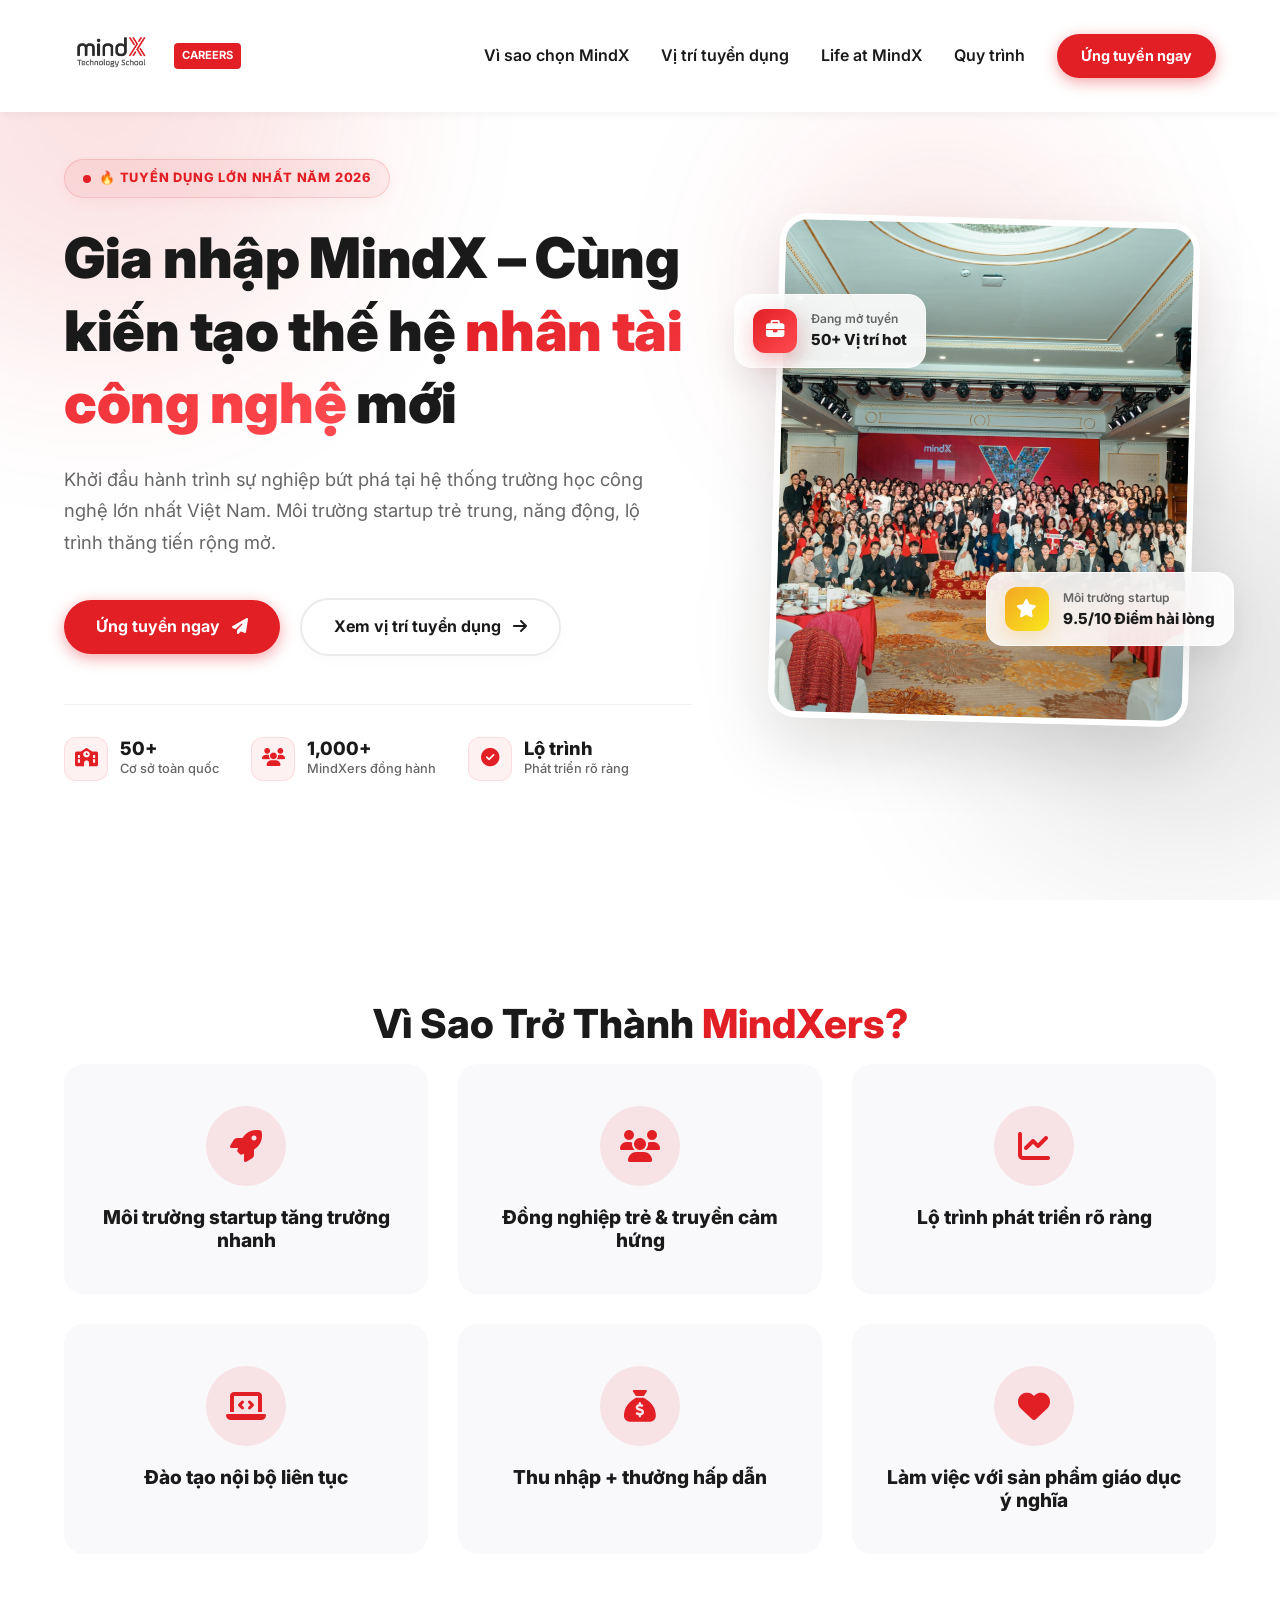
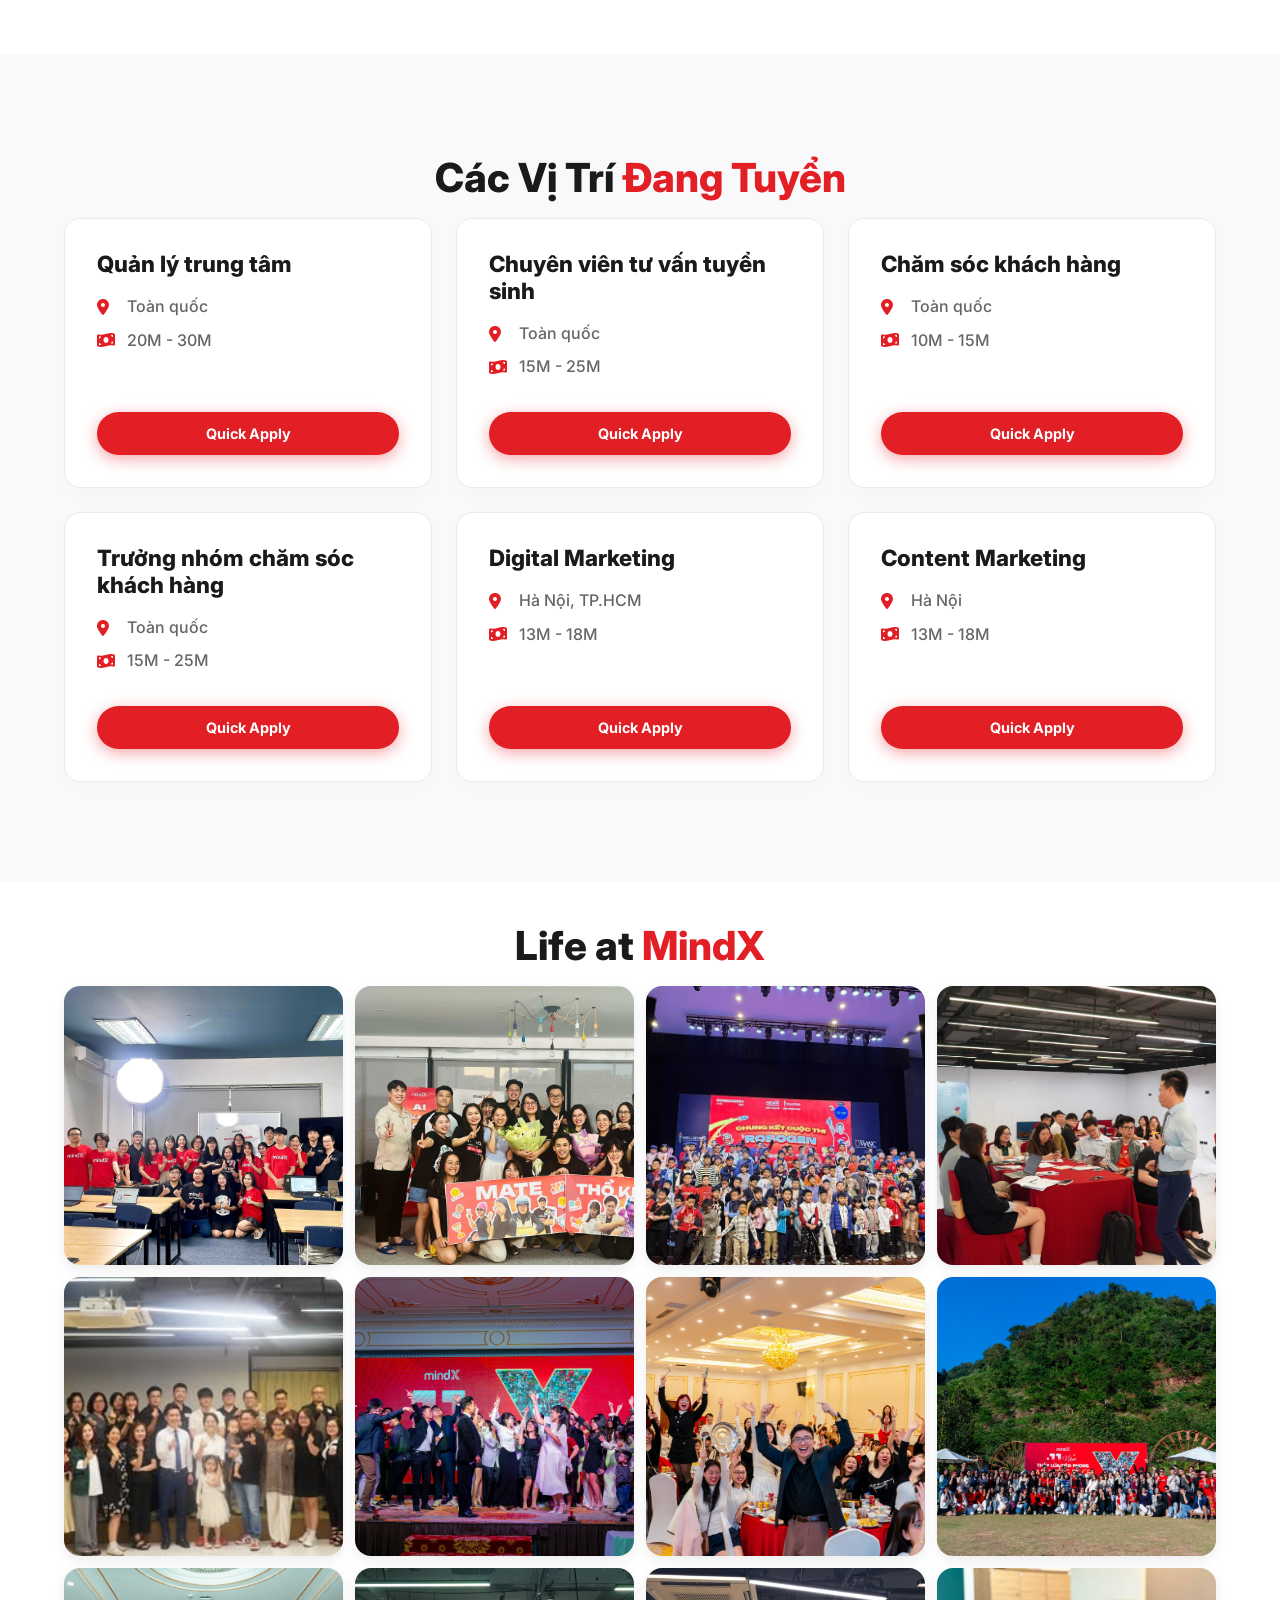
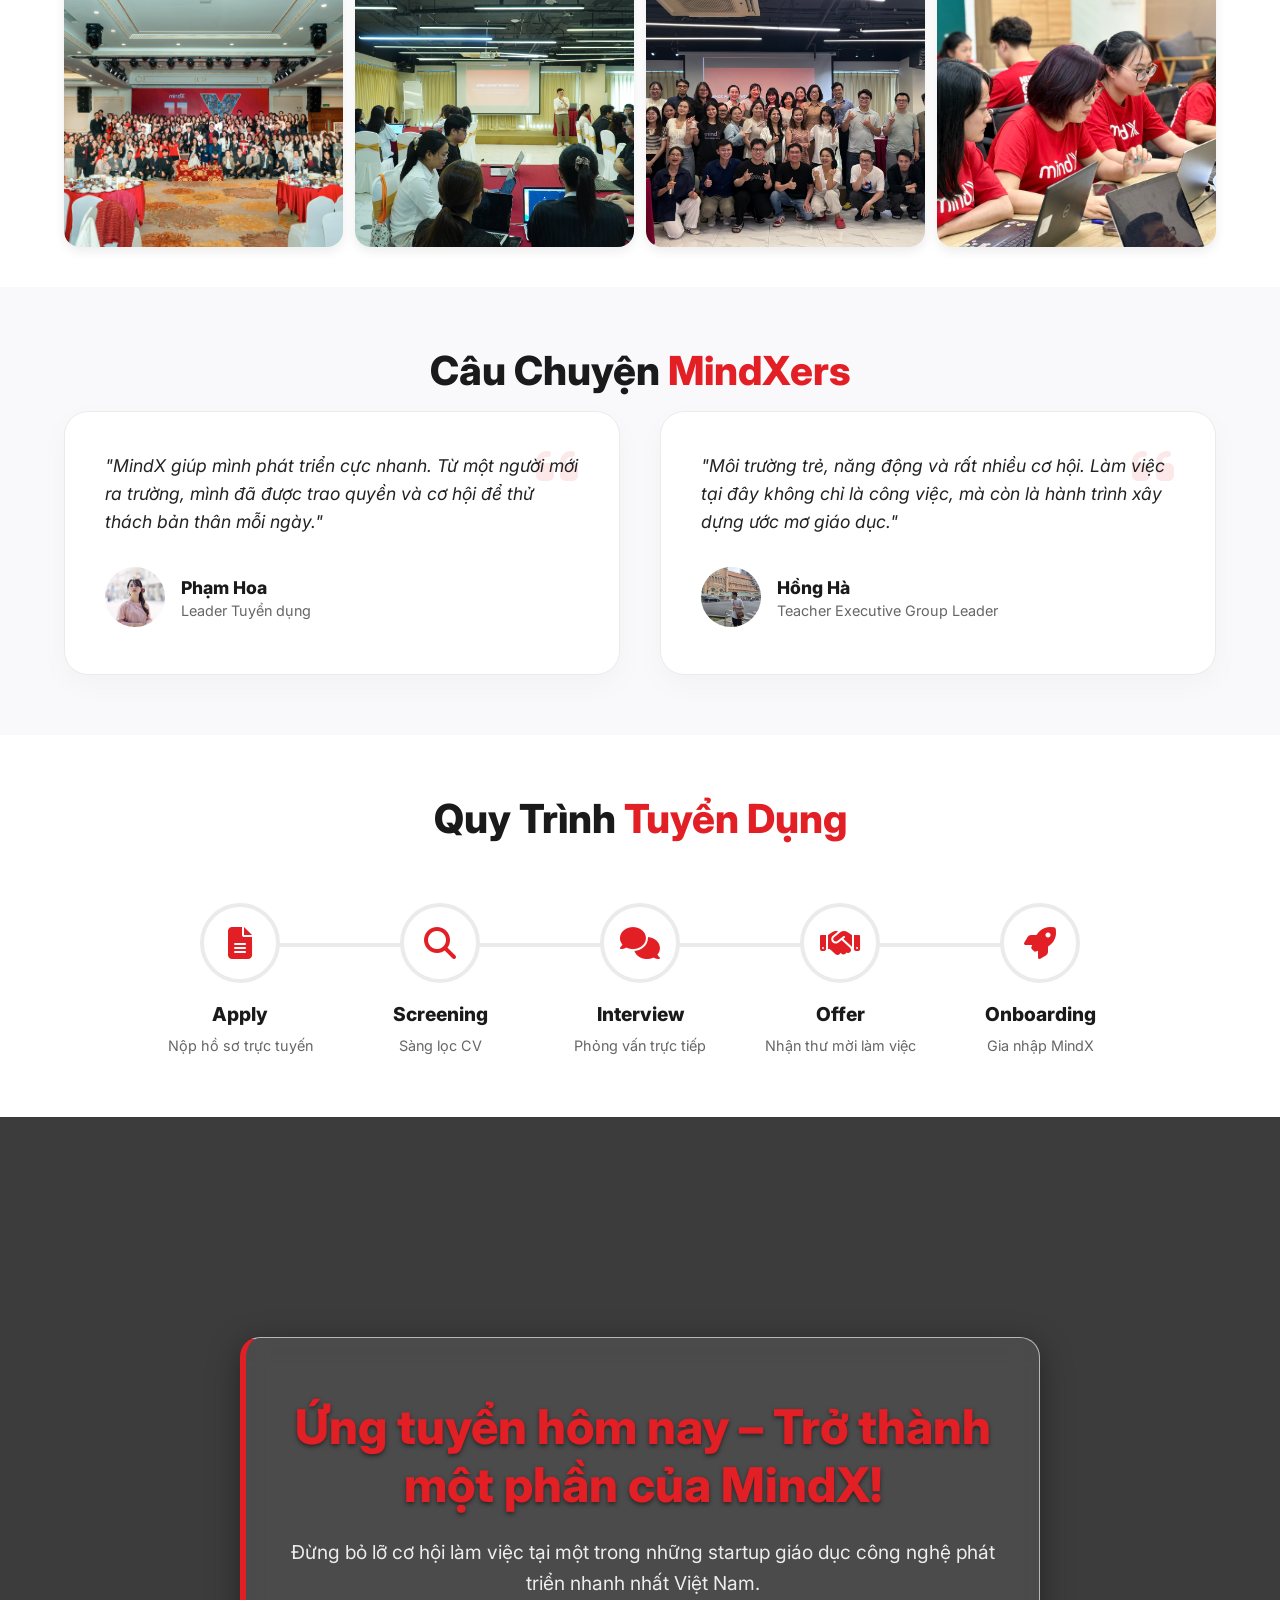
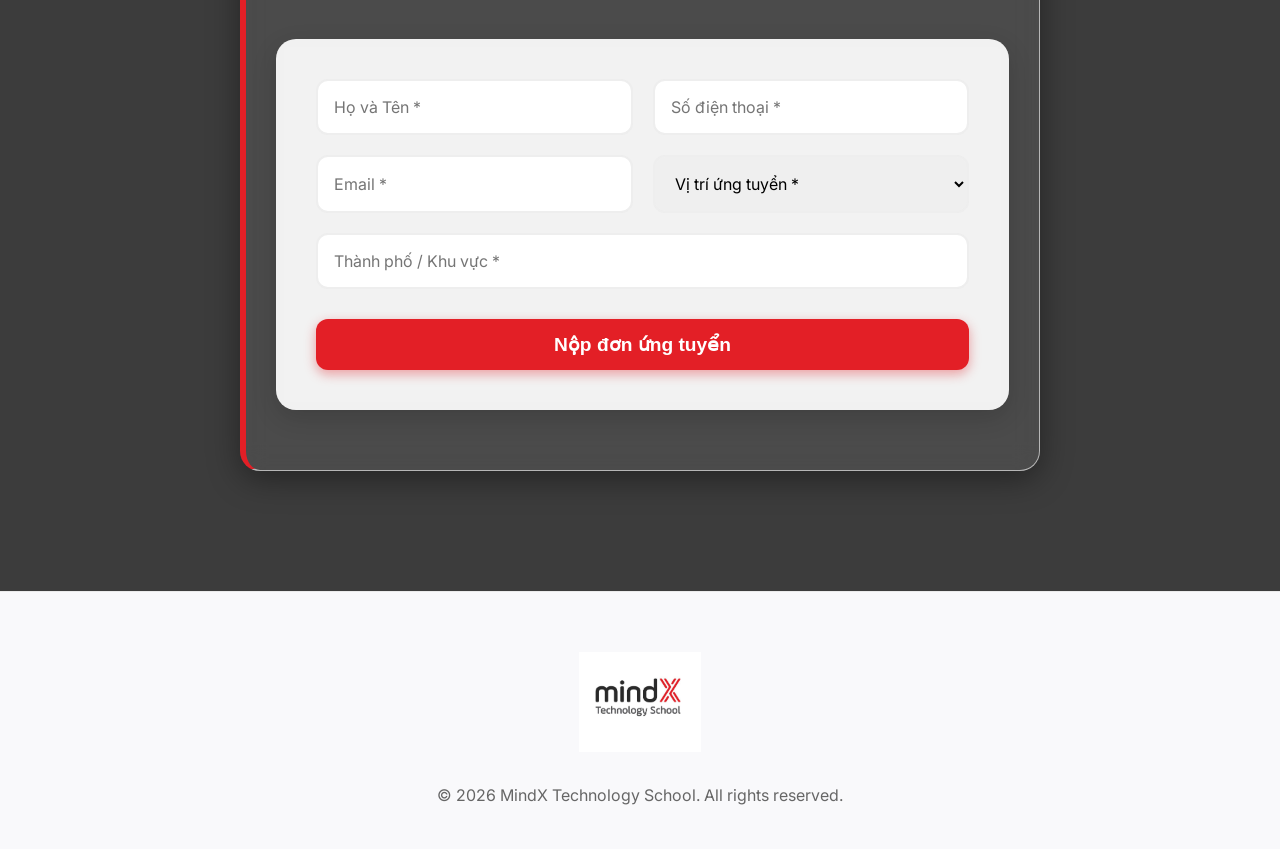
==== index.html @ 35db1d6b "feat: MindX tuyển dụng landing page với tích hợp Google Sheets" ====
<!DOCTYPE html>
<html lang="vi">

<head>
    <meta charset="UTF-8">
    <meta name="viewport" content="width=device-width, initial-scale=1.0">
    <title>Tuyển Dụng MindX | Kiến tạo thế hệ nhân tài công nghệ</title>
    <meta name="description"
        content="MindX đang tuyển dụng nhiều vị trí hấp dẫn trên toàn quốc. Cơ hội phát triển nhanh, môi trường trẻ trung, thu nhập cạnh tranh.">
    <link href="https://fonts.googleapis.com/css2?family=Inter:wght@400;500;600;700;800;900&display=swap"
        rel="stylesheet">
    <link rel="stylesheet" href="https://cdnjs.cloudflare.com/ajax/libs/font-awesome/6.4.0/css/all.min.css">
    <link rel="stylesheet" href="style.css">
</head>

<body>

    <!-- Header -->
    <header class="navbar">
        <div class="container nav-container">
            <a href="#" class="logo">
                <img src="Xz0XnDrB416uay5Ugb0bLFQVHKFcVdkL_1692257186____e899760276d6b10d8c66829607d5c48e.jpg"
                    alt="MindX Logo" style="height: 80px; object-fit: contain;">
                <span class="badge">Careers</span>
            </a>
            <nav class="nav-links">
                <a href="#why-join">Vì sao chọn MindX</a>
                <a href="#positions">Vị trí tuyển dụng</a>
                <a href="#life">Life at MindX</a>
                <a href="#process">Quy trình</a>
                <a href="#cta" class="btn btn-primary btn-sm">Ứng tuyển ngay</a>
            </nav>
            <button class="mobile-menu-btn"><i class="fa-solid fa-bars"></i></button>
        </div>
    </header>

    <!-- 1. Hero Section -->
    <section class="hero" id="hero">
        <div class="hero-bg-animated">
            <div class="shape shape-1"></div>
            <div class="shape shape-2"></div>
            <div class="shape shape-3"></div>
        </div>
        <div class="container hero-container">
            <div class="hero-grid">
                <!-- Cột trái: Nội dung tuyển dụng -->
                <div class="hero-left">
                    <div class="hero-badge">
                        <span class="pulse-dot"></span>
                        🔥 TUYỂN DỤNG LỚN NHẤT NĂM 2026
                    </div>
                    <h1 class="hero-title">Gia nhập MindX – Cùng kiến tạo thế hệ <span class="gradient-text">nhân tài
                            công nghệ</span> mới</h1>
                    <p class="hero-subtitle">Khởi đầu hành trình sự nghiệp bứt phá tại hệ thống trường học công nghệ lớn
                        nhất Việt Nam. Môi trường startup trẻ trung, năng động, lộ trình thăng tiến rộng mở.</p>

                    <div class="hero-buttons">
                        <a href="#cta" class="btn btn-primary pulse">Ứng tuyển ngay <i class="fa-solid fa-paper-plane"
                                style="margin-left: 8px;"></i></a>
                        <a href="#positions" class="btn btn-secondary">Xem vị trí tuyển dụng <i
                                class="fa-solid fa-arrow-right" style="margin-left: 8px;"></i></a>
                    </div>

                    <div class="hero-trust-badges">
                        <div class="trust-item">
                            <div class="trust-icon"><i class="fa-solid fa-school"></i></div>
                            <div class="trust-info">
                                <strong>50+</strong>
                                <span>Cơ sở toàn quốc</span>
                            </div>
                        </div>
                        <div class="trust-item">
                            <div class="trust-icon"><i class="fa-solid fa-users"></i></div>
                            <div class="trust-info">
                                <strong>1,000+</strong>
                                <span>MindXers đồng hành</span>
                            </div>
                        </div>
                        <div class="trust-item">
                            <div class="trust-icon"><i class="fa-solid fa-circle-check"></i></div>
                            <div class="trust-info">
                                <strong>Lộ trình</strong>
                                <span>Phát triển rõ ràng</span>
                            </div>
                        </div>
                    </div>
                </div>

                <!-- Cột phải: Hình ảnh thực tế & Thẻ tương tác nổi bồng bềnh -->
                <div class="hero-right">
                    <div class="hero-visual">
                        <!-- Hình ảnh chính -->
                        <div class="image-wrapper">
                            <img src="y.jpg" alt="Life at MindX Team" class="hero-image">
                            <div class="image-overlay"></div>
                        </div>

                        <!-- Thẻ nổi 1 (Top) -->
                        <div class="floating-card card-top">
                            <div class="floating-card-icon badge-red">
                                <i class="fa-solid fa-briefcase"></i>
                            </div>
                            <div class="floating-card-info">
                                <span class="card-label">Đang mở tuyển</span>
                                <span class="card-value">50+ Vị trí hot</span>
                            </div>
                        </div>

                        <!-- Thẻ nổi 2 (Bottom) -->
                        <div class="floating-card card-bottom">
                            <div class="floating-card-icon badge-gold">
                                <i class="fa-solid fa-star"></i>
                            </div>
                            <div class="floating-card-info">
                                <span class="card-label">Môi trường startup</span>
                                <span class="card-value">9.5/10 Điểm hài lòng</span>
                            </div>
                        </div>

                        <!-- Vòng tròn màu neon trang trí phía sau -->
                        <div class="deco-circle circle-1"></div>
                        <div class="deco-circle circle-2"></div>
                    </div>
                </div>
            </div>
        </div>
    </section>

    <!-- 2. Why Join MindX -->
    <section class="why-join" id="why-join">
        <div class="container">
            <h2 class="section-title">Vì Sao Trở Thành <span>MindXers?</span></h2>
            <div class="features-grid">
                <div class="feature-card">
                    <div class="feature-icon"><i class="fa-solid fa-rocket"></i></div>
                    <h3>Môi trường startup tăng trưởng nhanh</h3>
                </div>
                <div class="feature-card">
                    <div class="feature-icon"><i class="fa-solid fa-users"></i></div>
                    <h3>Đồng nghiệp trẻ & truyền cảm hứng</h3>
                </div>
                <div class="feature-card">
                    <div class="feature-icon"><i class="fa-solid fa-chart-line"></i></div>
                    <h3>Lộ trình phát triển rõ ràng</h3>
                </div>
                <div class="feature-card">
                    <div class="feature-icon"><i class="fa-solid fa-laptop-code"></i></div>
                    <h3>Đào tạo nội bộ liên tục</h3>
                </div>
                <div class="feature-card">
                    <div class="feature-icon"><i class="fa-solid fa-sack-dollar"></i></div>
                    <h3>Thu nhập + thưởng hấp dẫn</h3>
                </div>
                <div class="feature-card">
                    <div class="feature-icon"><i class="fa-solid fa-heart"></i></div>
                    <h3>Làm việc với sản phẩm giáo dục ý nghĩa</h3>
                </div>
            </div>
        </div>
    </section>

    <!-- 3. Open Positions -->
    <section class="positions" id="positions">
        <div class="container">
            <h2 class="section-title">Các Vị Trí <span>Đang Tuyển</span></h2>
            <div class="jobs-grid">
                <!-- Job 1 -->
                <div class="job-card">
                    <div class="job-info">
                        <h3>Quản lý trung tâm</h3>
                        <p class="job-meta"><i class="fa-solid fa-location-dot"></i> Toàn quốc</p>
                        <p class="job-meta"><i class="fa-solid fa-money-bill-wave"></i> 20M - 30M</p>
                    </div>
                    <a href="#cta" class="btn btn-primary btn-sm">Quick Apply</a>
                </div>
                <!-- Job 2 -->
                <div class="job-card">
                    <div class="job-info">
                        <h3>Chuyên viên tư vấn tuyển sinh</h3>
                        <p class="job-meta"><i class="fa-solid fa-location-dot"></i> Toàn quốc</p>
                        <p class="job-meta"><i class="fa-solid fa-money-bill-wave"></i> 15M - 25M</p>
                    </div>
                    <a href="#cta" class="btn btn-primary btn-sm">Quick Apply</a>
                </div>
                <!-- Job 3 -->
                <div class="job-card">
                    <div class="job-info">
                        <h3>Chăm sóc khách hàng</h3>
                        <p class="job-meta"><i class="fa-solid fa-location-dot"></i> Toàn quốc</p>
                        <p class="job-meta"><i class="fa-solid fa-money-bill-wave"></i> 10M - 15M</p>
                    </div>
                    <a href="#cta" class="btn btn-primary btn-sm">Quick Apply</a>
                </div>
                <!-- Job 4 -->
                <div class="job-card">
                    <div class="job-info">
                        <h3>Trưởng nhóm chăm sóc khách hàng</h3>
                        <p class="job-meta"><i class="fa-solid fa-location-dot"></i> Toàn quốc</p>
                        <p class="job-meta"><i class="fa-solid fa-money-bill-wave"></i> 15M - 25M</p>
                    </div>
                    <a href="#cta" class="btn btn-primary btn-sm">Quick Apply</a>
                </div>
                <!-- Job 5 -->
                <div class="job-card">
                    <div class="job-info">
                        <h3>Digital Marketing</h3>
                        <p class="job-meta"><i class="fa-solid fa-location-dot"></i> Hà Nội, TP.HCM</p>
                        <p class="job-meta"><i class="fa-solid fa-money-bill-wave"></i> 13M - 18M</p>
                    </div>
                    <a href="#cta" class="btn btn-primary btn-sm">Quick Apply</a>
                </div>
                <!-- Job 6 -->
                <div class="job-card">
                    <div class="job-info">
                        <h3>Content Marketing</h3>
                        <p class="job-meta"><i class="fa-solid fa-location-dot"></i> Hà Nội</p>
                        <p class="job-meta"><i class="fa-solid fa-money-bill-wave"></i> 13M - 18M</p>
                    </div>
                    <a href="#cta" class="btn btn-primary btn-sm">Quick Apply</a>
                </div>
            </div>
        </div>
    </section>



    <!-- 4. Life at MindX -->
    <section class="life" id="life">
        <div class="container">
            <h2 class="section-title">Life at <span>MindX</span></h2>
            <div class="gallery">
                <div class="gallery-item" data-caption="Team bonding"><img
                        src="556862166_1348982539899129_3431427970454823667_n (1).jpg" alt="Team bonding"></div>
                <div class="gallery-item" data-caption="Workshops"><img
                        src="557626024_1348982049899178_7892874997287039625_n (1).jpg" alt="Workshops"></div>
                <div class="gallery-item" data-caption="Teaching classes"><img
                        src="618184246_1435036731293709_7497847239492685731_n.jpg" alt="Teaching classes"></div>
                <div class="gallery-item" data-caption="Office culture"><img
                        src="655579039_1485118229618892_3506848369919595644_n.jpg" alt="Office culture"></div>
                <div class="gallery-item" data-caption="Celebrations"><img
                        src="655877010_1485117602952288_8592087184981711378_n.jpg" alt="Celebrations"></div>
                <div class="gallery-item" data-caption="Life at MindX 1"><img src="h.jpg" alt="Life at MindX 1"></div>
                <div class="gallery-item" data-caption="Life at MindX 2"><img src="k.jpg" alt="Life at MindX 2"></div>
                <div class="gallery-item" data-caption="Life at MindX 3"><img src="u.jpg" alt="Life at MindX 3"></div>
                <div class="gallery-item" data-caption="Life at MindX 4"><img src="y.jpg" alt="Life at MindX 4"></div>
                <div class="gallery-item" data-caption="Life at MindX 5"><img src="DSC06144.JPG" alt="Life at MindX 5">
                </div>
                <div class="gallery-item" data-caption="Life at MindX 6"><img src="IMG_4491_converted.jpg"
                        alt="Life at MindX 6"></div>
                <div class="gallery-item" data-caption="Life at MindX 7"><img src="IMG_4773_converted.jpg"
                        alt="Life at MindX 7"></div>
            </div>
        </div>
    </section>

    <!-- 5. Employee Testimonials -->
    <section class="testimonials" id="testimonials">
        <div class="container">
            <h2 class="section-title">Câu Chuyện <span>MindXers</span></h2>
            <div class="testimonial-cards">
                <div class="testimonial-card">
                    <i class="fa-solid fa-quote-left quote-icon"></i>
                    <p class="quote">"MindX giúp mình phát triển cực nhanh. Từ một người mới ra trường, mình đã được
                        trao quyền và cơ hội để thử thách bản thân mỗi ngày."</p>
                    <div class="author">
                        <div class="author-avatar"><img src="482026763_122213671616209605_6319560139485797850_n.jpg"
                                alt="Phạm Hoa"></div>
                        <div class="author-info">
                            <h4>Phạm Hoa</h4>
                            <span>Leader Tuyển dụng</span>
                        </div>
                    </div>
                </div>
                <div class="testimonial-card">
                    <i class="fa-solid fa-quote-left quote-icon"></i>
                    <p class="quote">"Môi trường trẻ, năng động và rất nhiều cơ hội. Làm việc tại đây không chỉ là công
                        việc, mà còn là hành trình xây dựng ước mơ giáo dục."</p>
                    <div class="author">
                        <div class="author-avatar"><img src="503862388_2944866529051429_4283689649650720048_n.jpg"
                                alt="Hồng Hà"></div>
                        <div class="author-info">
                            <h4>Hồng Hà</h4>
                            <span>Teacher Executive Group Leader</span>
                        </div>
                    </div>
                </div>
            </div>
        </div>
    </section>

    <!-- 6. Recruitment Process -->
    <section class="process" id="process">
        <div class="container">
            <h2 class="section-title">Quy Trình <span>Tuyển Dụng</span></h2>
            <div class="timeline">
                <div class="timeline-step">
                    <div class="step-icon"><i class="fa-solid fa-file-lines"></i></div>
                    <h4>Apply</h4>
                    <p>Nộp hồ sơ trực tuyến</p>
                </div>
                <div class="timeline-step">
                    <div class="step-icon"><i class="fa-solid fa-magnifying-glass"></i></div>
                    <h4>Screening</h4>
                    <p>Sàng lọc CV</p>
                </div>
                <div class="timeline-step">
                    <div class="step-icon"><i class="fa-solid fa-comments"></i></div>
                    <h4>Interview</h4>
                    <p>Phỏng vấn trực tiếp</p>
                </div>
                <div class="timeline-step">
                    <div class="step-icon"><i class="fa-solid fa-handshake"></i></div>
                    <h4>Offer</h4>
                    <p>Nhận thư mời làm việc</p>
                </div>
                <div class="timeline-step">
                    <div class="step-icon"><i class="fa-solid fa-rocket"></i></div>
                    <h4>Onboarding</h4>
                    <p>Gia nhập MindX</p>
                </div>
            </div>
        </div>
    </section>



    <!-- 7. Final CTA Banner -->
    <section class="final-cta" id="cta">
        <div class="container cta-container glass-panel">
            <h2>Ứng tuyển hôm nay – Trở thành một phần của MindX!</h2>
            <p>Đừng bỏ lỡ cơ hội làm việc tại một trong những startup giáo dục công nghệ phát triển nhanh nhất Việt Nam.
            </p>

            <!-- Form ứng tuyển -->
            <form class="apply-form" id="applyForm" onsubmit="submitToGoogleSheet(event)">
                <div class="form-grid">
                    <input type="text" id="applicant-name" placeholder="Họ và Tên *" required autocomplete="name">
                    <input type="tel" id="applicant-phone" placeholder="Số điện thoại *" required autocomplete="tel"
                        pattern="[0-9]{9,11}">
                    <input type="email" id="applicant-email" placeholder="Email *" required autocomplete="email">
                    <select id="applicant-position" required>
                        <option value="" disabled selected>Vị trí ứng tuyển *</option>
                        <option value="Quản lý trung tâm">Quản lý trung tâm</option>
                        <option value="Chuyên viên tư vấn tuyển sinh">Chuyên viên tư vấn tuyển sinh</option>
                        <option value="Chăm sóc khách hàng">Chăm sóc khách hàng</option>
                        <option value="Trưởng nhóm chăm sóc khách hàng">Trưởng nhóm chăm sóc khách hàng</option>
                        <option value="Digital Marketing">Digital Marketing</option>
                        <option value="Content Marketing">Content Marketing</option>
                    </select>
                    <input type="text" id="applicant-city" placeholder="Thành phố / Khu vực *" class="full-width"
                        required>
                </div>

                <!-- Trạng thái gửi form -->
                <div id="form-status" class="form-status" style="display:none;"></div>

                <button type="submit" class="btn btn-primary pulse" id="submit-btn">
                    <span id="btn-text">Nộp đơn ứng tuyển</span>
                    <span id="btn-spinner" style="display:none;">⏳ Đang gửi...</span>
                </button>
            </form>
        </div>
    </section>

    <!-- Footer -->
    <footer>
        <div class="container footer-content">
            <div class="footer-logo">
                <img src="Xz0XnDrB416uay5Ugb0bLFQVHKFcVdkL_1692257186____e899760276d6b10d8c66829607d5c48e.jpg"
                    alt="MindX Logo" style="height: 100px; object-fit: contain;">
            </div>
            <p>&copy; 2026 MindX Technology School. All rights reserved.</p>
        </div>
    </footer>

    <!-- Sticky Mobile CTA -->


    <script>
        // ============================================================
        // GOOGLE SHEETS INTEGRATION
        // Bước 1: Dán Web App URL của Apps Script vào đây
        // ============================================================
        const GOOGLE_SCRIPT_URL = 'https://script.google.com/macros/s/AKfycbyP-1lgl_DrbO2cKiFj2uOJmcS1mTF427bhtWrRFf121jEkNcyjuPDO5MNqpHrPuBWJ/exec';

        async function submitToGoogleSheet(event) {
            event.preventDefault();

            const btn = document.getElementById('submit-btn');
            const btnText = document.getElementById('btn-text');
            const btnSpinner = document.getElementById('btn-spinner');
            const statusBox = document.getElementById('form-status');

            // Lấy dữ liệu từ form
            const payload = {
                name: document.getElementById('applicant-name').value.trim(),
                phone: document.getElementById('applicant-phone').value.trim(),
                email: document.getElementById('applicant-email').value.trim(),
                position: document.getElementById('applicant-position').value,
                city: document.getElementById('applicant-city').value.trim(),
                timestamp: new Date().toLocaleString('vi-VN', { timeZone: 'Asia/Ho_Chi_Minh' })
            };

            // Kiểm tra URL đã được cấu hình chưa
            if (GOOGLE_SCRIPT_URL.includes('DÁN_URL')) {
                statusBox.style.display = 'block';
                statusBox.className = 'form-status status-error';
                statusBox.innerHTML = '⚠️ Chưa cấu hình Google Apps Script URL. Vui lòng xem hướng dẫn tích hợp.';
                return;
            }

            // Hiển thị loading
            btn.disabled = true;
            btnText.style.display = 'none';
            btnSpinner.style.display = 'inline';
            statusBox.style.display = 'none';

            try {
                // Gửi dữ liệu lên Google Apps Script (no-cors vì page là file://)
                await fetch(GOOGLE_SCRIPT_URL, {
                    method: 'POST',
                    mode: 'no-cors',
                    headers: { 'Content-Type': 'application/json' },
                    body: JSON.stringify(payload)
                });

                // Hiển thị thành công
                statusBox.style.display = 'block';
                statusBox.className = 'form-status status-success';
                statusBox.innerHTML = `
                    <div class="status-icon">✅</div>
                    <div>
                        <strong>Nộp đơn thành công!</strong><br>
                        Cảm ơn <em>${payload.name}</em>, chúng tôi đã nhận được đơn ứng tuyển của bạn.
                        Team tuyển dụng MindX sẽ liên hệ qua <em>${payload.email}</em> hoặc <em>${payload.phone}</em> trong 3–5 ngày làm việc.
                    </div>
                `;

                // Reset form
                document.getElementById('applyForm').reset();

            } catch (error) {
                // Hiển thị lỗi
                statusBox.style.display = 'block';
                statusBox.className = 'form-status status-error';
                statusBox.innerHTML = `
                    <div class="status-icon">❌</div>
                    <div>
                        <strong>Gửi thất bại!</strong><br>
                        Vui lòng thử lại hoặc liên hệ trực tiếp qua email: <a href="mailto:recruit@mindx.edu.vn">recruit@mindx.edu.vn</a>
                    </div>
                `;
                console.error('Lỗi gửi form:', error);
            } finally {
                // Khôi phục nút
                btn.disabled = false;
                btnText.style.display = 'inline';
                btnSpinner.style.display = 'none';

                // Cuộn đến thông báo
                statusBox.scrollIntoView({ behavior: 'smooth', block: 'center' });
            }
        }

        // ============================================================
        // Smooth scrolling for anchor links
        // ============================================================
        document.querySelectorAll('a[href^="#"]').forEach(anchor => {
            anchor.addEventListener('click', function (e) {
                e.preventDefault();
                const target = document.querySelector(this.getAttribute('href'));
                if (target) target.scrollIntoView({ behavior: 'smooth' });
            });
        });
    </script>
</body>

</html>
---- style.css ----
@import url('https://fonts.googleapis.com/css2?family=Inter:wght@400;500;600;700;800;900&display=swap');

:root {
    /* Brand Colors */
    --mindx-red: #E31F26;
    --mindx-black: #1A1A1A;
    --mindx-dark-grey: #333333;
    
    /* Neutral Colors */
    --white: #FFFFFF;
    --light-bg: #F9F9FB;
    --border-light: #EBEBEB;
    --text-main: #222222;
    --text-muted: #666666;
    
    /* Layout */
    --container-width: 1200px;
    --transition: all 0.3s ease;
}

* {
    margin: 0;
    padding: 0;
    box-sizing: border-box;
}

html {
    scroll-behavior: smooth;
}

body {
    font-family: 'Inter', sans-serif;
    color: var(--text-main);
    line-height: 1.6;
    background-color: var(--white);
}

.container {
    max-width: var(--container-width);
    margin: 0 auto;
    padding: 0 24px;
}

/* Typography */
h1, h2, h3, h4, h5, h6 {
    font-weight: 800;
    line-height: 1.2;
}

.section-title {
    font-size: 2.5rem;
    text-align: center;
    margin-bottom: 1.5rem;
    color: var(--mindx-black);
}

.section-title span {
    color: var(--mindx-red);
}

.text-white {
    color: var(--white) !important;
}

.highlight-red {
    color: var(--mindx-red);
}

/* Buttons */
.btn {
    display: inline-block;
    padding: 14px 32px;
    border-radius: 50px;
    font-weight: 700;
    text-decoration: none;
    text-align: center;
    transition: var(--transition);
    cursor: pointer;
    border: none;
    font-size: 1rem;
}

.btn-primary {
    background-color: var(--mindx-red);
    color: var(--white);
    box-shadow: 0 4px 15px rgba(227, 31, 38, 0.4);
}

.btn-primary:hover {
    background-color: #c91b21;
    transform: translateY(-2px);
    box-shadow: 0 6px 20px rgba(227, 31, 38, 0.5);
    color: var(--white);
}

.btn-outline {
    background-color: transparent;
    color: var(--mindx-black);
    border: 2px solid var(--mindx-black);
}

.btn-outline:hover {
    background-color: var(--mindx-black);
    color: var(--white);
    transform: translateY(-2px);
}

.btn-sm {
    padding: 10px 24px;
    font-size: 0.9rem;
}

/* Pulse Animation */
@keyframes pulse-animation {
    0% { box-shadow: 0 0 0 0 rgba(227, 31, 38, 0.7); }
    70% { box-shadow: 0 0 0 15px rgba(227, 31, 38, 0); }
    100% { box-shadow: 0 0 0 0 rgba(227, 31, 38, 0); }
}

.pulse {
    animation: pulse-animation 2s infinite;
}

/* Navbar */
.navbar {
    position: fixed;
    top: 0;
    width: 100%;
    background-color: rgba(255, 255, 255, 0.98);
    backdrop-filter: blur(10px);
    z-index: 1000;
    padding: 16px 0;
    box-shadow: 0 2px 10px rgba(0,0,0,0.05);
}

.nav-container {
    display: flex;
    justify-content: space-between;
    align-items: center;
}

.logo {
    display: flex;
    align-items: center;
    text-decoration: none;
    gap: 4px;
}

.logo-text {
    font-size: 1.8rem;
    font-weight: 900;
    color: var(--mindx-black);
    text-transform: lowercase;
    letter-spacing: -1px;
}

.badge {
    background-color: var(--mindx-red);
    color: var(--white);
    font-size: 0.7rem;
    font-weight: 700;
    padding: 4px 8px;
    border-radius: 4px;
    margin-left: 8px;
    text-transform: uppercase;
}

.nav-links {
    display: flex;
    align-items: center;
    gap: 32px;
}

.nav-links a:not(.btn) {
    color: var(--mindx-black);
    text-decoration: none;
    font-weight: 600;
    transition: var(--transition);
}

.nav-links a:not(.btn):hover {
    color: var(--mindx-red);
}

.mobile-menu-btn {
    display: none;
    background: none;
    border: none;
    font-size: 1.5rem;
    color: var(--mindx-black);
    cursor: pointer;
}

/* Hero Section */
.hero {
    position: relative;
    min-height: 100vh;
    display: flex;
    align-items: center;
    background: linear-gradient(135deg, rgba(255, 255, 255, 0.94) 30%, rgba(255, 255, 255, 0.8) 100%), url('fvn1jwyNVGfj28V9IfMSsN93bNg (1).avif') center/cover no-repeat;
    overflow: hidden;
    padding: 120px 0 80px;
}

.hero-bg-animated {
    position: absolute;
    top: 0; left: 0; width: 100%; height: 100%;
    pointer-events: none;
    z-index: 1;
}

.shape {
    position: absolute;
    border-radius: 50%;
    filter: blur(100px);
    opacity: 0.12;
    animation: float 12s infinite alternate;
}

.shape-1 {
    width: 500px; height: 500px;
    background-color: var(--mindx-red);
    top: -150px; left: -150px;
}
.shape-2 {
    width: 400px; height: 400px;
    background-color: var(--mindx-black);
    bottom: 5%; right: -100px;
    animation-delay: -6s;
}
.shape-3 {
    width: 300px; height: 300px;
    background-color: var(--mindx-red);
    top: 15%; right: 15%;
    animation-delay: -3s;
}

@keyframes float {
    0% { transform: translateY(0) scale(1); }
    100% { transform: translateY(40px) scale(1.15); }
}

/* New Hero Grid Layout */
.hero-container {
    position: relative;
    z-index: 2;
    width: 100%;
}

.hero-grid {
    display: grid;
    grid-template-columns: 1.15fr 0.85fr;
    gap: 60px;
    align-items: center;
}

/* Left Column Styling */
.hero-left {
    text-align: left;
    animation: slideUpFade 0.8s cubic-bezier(0.16, 1, 0.3, 1) forwards;
}

.hero-badge {
    display: inline-flex;
    align-items: center;
    gap: 8px;
    background: rgba(227, 31, 38, 0.07);
    color: var(--mindx-red);
    padding: 8px 18px;
    border-radius: 100px;
    font-size: 0.8rem;
    font-weight: 800;
    letter-spacing: 0.8px;
    margin-bottom: 24px;
    border: 1px solid rgba(227, 31, 38, 0.15);
    box-shadow: 0 4px 15px rgba(227, 31, 38, 0.05);
}

.pulse-dot {
    width: 8px;
    height: 8px;
    background-color: var(--mindx-red);
    border-radius: 50%;
    display: inline-block;
    animation: dot-pulse 1.5s infinite;
}

@keyframes dot-pulse {
    0% { transform: scale(0.85); opacity: 0.5; box-shadow: 0 0 0 0 rgba(227, 31, 38, 0.7); }
    70% { transform: scale(1.15); opacity: 1; box-shadow: 0 0 0 8px rgba(227, 31, 38, 0); }
    100% { transform: scale(0.85); opacity: 0.5; box-shadow: 0 0 0 0 rgba(227, 31, 38, 0); }
}

.hero-title {
    color: var(--mindx-black);
    font-size: 3.5rem;
    margin-bottom: 24px;
    line-height: 1.3;
    letter-spacing: -0.3px;
    font-weight: 900;
}

.gradient-text {
    background: linear-gradient(135deg, var(--mindx-red) 0%, #ff4b51 100%);
    -webkit-background-clip: text;
    -webkit-text-fill-color: transparent;
}

.hero-subtitle {
    color: var(--text-muted);
    font-size: 1.15rem;
    margin-bottom: 40px;
    line-height: 1.7;
    max-width: 95%;
}

.hero-buttons {
    display: flex;
    justify-content: flex-start;
    align-items: center;
    gap: 20px;
}

/* Secondary Button design */
.btn-secondary {
    background-color: transparent;
    color: var(--mindx-black);
    border: 2px solid var(--border-light);
    box-shadow: 0 4px 15px rgba(0, 0, 0, 0.02);
}

.btn-secondary:hover {
    background-color: var(--mindx-black);
    color: var(--white);
    border-color: var(--mindx-black);
    transform: translateY(-2px);
    box-shadow: 0 6px 20px rgba(26, 26, 26, 0.15);
}

/* Trust Badges Styling */
.hero-trust-badges {
    display: flex;
    gap: 32px;
    margin-top: 48px;
    padding-top: 32px;
    border-top: 1px solid rgba(0, 0, 0, 0.06);
}

.trust-item {
    display: flex;
    align-items: center;
    gap: 12px;
}

.trust-icon {
    width: 44px;
    height: 44px;
    border-radius: 12px;
    background: rgba(227, 31, 38, 0.06);
    color: var(--mindx-red);
    display: flex;
    align-items: center;
    justify-content: center;
    font-size: 1.15rem;
    border: 1px solid rgba(227, 31, 38, 0.1);
}

.trust-info {
    display: flex;
    flex-direction: column;
}

.trust-info strong {
    font-size: 1.15rem;
    color: var(--mindx-black);
    font-weight: 800;
    line-height: 1.2;
}

.trust-info span {
    font-size: 0.8rem;
    color: var(--text-muted);
    font-weight: 500;
}

/* Right Column Visual Styling */
.hero-right {
    position: relative;
    display: flex;
    justify-content: center;
    align-items: center;
    animation: slideUpFade 1s cubic-bezier(0.16, 1, 0.3, 1) 0.2s forwards;
    opacity: 0;
}

.hero-visual {
    position: relative;
    width: 100%;
    max-width: 420px;
    aspect-ratio: 4 / 4.8;
}

.image-wrapper {
    width: 100%;
    height: 100%;
    border-radius: 28px;
    overflow: hidden;
    box-shadow: 0 30px 70px rgba(0, 0, 0, 0.12);
    border: 6px solid var(--white);
    position: relative;
    z-index: 2;
    transform: rotate(1.5deg);
    transition: var(--transition);
}

.image-wrapper:hover {
    transform: rotate(0deg) scale(1.02);
}

.hero-image {
    width: 100%;
    height: 100%;
    object-fit: cover;
}

.image-overlay {
    position: absolute;
    top: 0; left: 0; right: 0; bottom: 0;
    background: linear-gradient(to top, rgba(26, 26, 26, 0.15) 0%, transparent 50%);
    z-index: 3;
}

/* Floating Cards design */
.floating-card {
    position: absolute;
    display: flex;
    align-items: center;
    gap: 14px;
    background: rgba(255, 255, 255, 0.88);
    backdrop-filter: blur(20px);
    -webkit-backdrop-filter: blur(20px);
    border: 1px solid rgba(255, 255, 255, 0.7);
    border-radius: 18px;
    padding: 14px 18px;
    box-shadow: 0 15px 35px rgba(0, 0, 0, 0.08);
    z-index: 4;
    transition: var(--transition);
}

.floating-card:hover {
    transform: translateY(-5px) scale(1.03);
    box-shadow: 0 20px 45px rgba(0, 0, 0, 0.12);
}

.card-top {
    top: 15%;
    left: -40px;
    animation: float-slow 5s ease-in-out infinite alternate;
}

.card-bottom {
    bottom: 15%;
    right: -40px;
    animation: float-slow 5s ease-in-out infinite alternate-reverse;
    animation-delay: 0.8s;
}

@keyframes float-slow {
    0% { transform: translateY(0); }
    100% { transform: translateY(-12px); }
}

.floating-card-icon {
    width: 44px;
    height: 44px;
    border-radius: 12px;
    display: flex;
    align-items: center;
    justify-content: center;
    font-size: 1.15rem;
    color: var(--white);
}

.badge-red {
    background: linear-gradient(135deg, var(--mindx-red) 0%, #ff4b51 100%);
    box-shadow: 0 8px 20px rgba(227, 31, 38, 0.25);
}

.badge-gold {
    background: linear-gradient(135deg, #F5A623 0%, #F8E71C 100%);
    box-shadow: 0 8px 20px rgba(245, 166, 35, 0.25);
}

.floating-card-info {
    display: flex;
    flex-direction: column;
}

.card-label {
    font-size: 0.75rem;
    color: var(--text-muted);
    font-weight: 600;
}

.card-value {
    font-size: 0.95rem;
    color: var(--mindx-black);
    font-weight: 800;
}

/* Background Decorative Circles */
.deco-circle {
    position: absolute;
    border-radius: 50%;
    filter: blur(60px);
    z-index: 1;
    opacity: 0.35;
}

.circle-1 {
    width: 250px;
    height: 250px;
    background: radial-gradient(circle, rgba(227,31,38,0.2) 0%, transparent 70%);
    top: -30px;
    right: -40px;
}

.circle-2 {
    width: 280px;
    height: 280px;
    background: radial-gradient(circle, rgba(245,166,35,0.18) 0%, transparent 70%);
    bottom: -50px;
    left: -50px;
}

/* Existing slideUpFade Keyframe from previous code (defined in styles but kept here for clarity if missing) */
@keyframes slideUpFade {
    from { opacity: 0; transform: translateY(40px); }
    to { opacity: 1; transform: translateY(0); }
}

/* Kept for Section 7 compatibility */
.glass-panel {
    max-width: 650px;
    margin-top: 100px;
    animation: slideUpFade 1s cubic-bezier(0.16, 1, 0.3, 1) forwards;
    background: linear-gradient(135deg, rgba(255, 255, 255, 0.95) 0%, rgba(255, 255, 255, 0.75) 100%);
    backdrop-filter: blur(25px);
    -webkit-backdrop-filter: blur(25px);
    border: 1px solid rgba(255, 255, 255, 0.6);
    border-left: 6px solid var(--mindx-red);
    border-radius: 24px;
    padding: 60px 50px;
    box-shadow: 0 40px 80px rgba(0,0,0,0.15), inset 0 0 0 1px rgba(255,255,255,0.5);
}

/* Why Join Section */
.why-join {
    padding: 100px 0;
    background-color: var(--white);
}

.features-grid {
    display: grid;
    grid-template-columns: repeat(auto-fit, minmax(300px, 1fr));
    gap: 30px;
}

.feature-card {
    background: var(--light-bg);
    padding: 40px 30px;
    border-radius: 20px;
    text-align: center;
    transition: var(--transition);
    border: 2px solid transparent;
}

.feature-card:hover {
    transform: translateY(-10px);
    border-color: var(--mindx-red);
    box-shadow: 0 15px 30px rgba(0,0,0,0.05);
    background: var(--white);
}

.feature-icon {
    width: 80px;
    height: 80px;
    background: rgba(227, 31, 38, 0.1);
    color: var(--mindx-red);
    font-size: 2rem;
    border-radius: 50%;
    display: flex;
    align-items: center;
    justify-content: center;
    margin: 0 auto 20px;
    transition: var(--transition);
}

.feature-card:hover .feature-icon {
    background: var(--mindx-red);
    color: var(--white);
}

.feature-card h3 {
    font-size: 1.2rem;
    color: var(--mindx-black);
}

/* Positions Section */
.positions {
    padding: 100px 0;
    background: var(--light-bg);
    position: relative;
}

.jobs-grid {
    display: grid;
    grid-template-columns: repeat(auto-fit, minmax(320px, 1fr));
    gap: 24px;
}

.job-card {
    background: var(--white);
    border: 1px solid var(--border-light);
    border-radius: 16px;
    padding: 32px;
    display: flex;
    flex-direction: column;
    justify-content: space-between;
    gap: 24px;
    transition: var(--transition);
    box-shadow: 0 5px 15px rgba(0,0,0,0.02);
}

.job-card:hover {
    background: var(--white);
    transform: translateY(-5px);
    border-color: var(--mindx-red);
    box-shadow: 0 15px 30px rgba(227,31,38,0.1);
}

.job-info h3 {
    color: var(--mindx-black);
    font-size: 1.4rem;
    margin-bottom: 16px;
}

.job-meta {
    color: var(--text-muted);
    margin-bottom: 8px;
    display: flex;
    align-items: center;
    gap: 10px;
    font-weight: 500;
}

.job-meta i {
    color: var(--mindx-red);
    width: 20px;
}

.section-title {
    font-size: 2.5rem;
    text-align: center;
    margin-bottom: 1rem;
    color: var(--mindx-black);
}

/* Life Section */
.life {
    padding: 40px 0;
    background-color: var(--white);
}

.gallery {
    display: grid;
    grid-template-columns: repeat(auto-fill, minmax(250px, 1fr));
    grid-template-rows: repeat(3, 1fr);
    gap: 12px;
    margin-top: 10px;
    grid-auto-flow: dense;
}

.gallery-item {
    position: relative;
    overflow: hidden;
    border-radius: 16px;
    cursor: pointer;
    aspect-ratio: 1 / 1;
    box-shadow: 0 4px 12px rgba(0,0,0,0.08);
    transition: transform var(--transition), box-shadow var(--transition);
}
    aspect-ratio: 1 / 1;
    box-shadow: 0 4px 12px rgba(0,0,0,0.08);
    transition: transform var(--transition), box-shadow var(--transition);
}

.gallery-item:last-child { margin-right: 0; }

.gallery-item:hover {
    transform: scale(1.05);
    box-shadow: 0 8px 20px rgba(0,0,0,0.12);
}

.crop-left {
    object-fit: cover;
    object-position: left center;
}

/* Update gallery images for better focus */
.gallery-item[data-caption="Workshops"] img {
    object-position: left center;
}
.gallery-item[data-caption="Team bonding"] img {
    object-position: center;
}
.gallery-item[data-caption="Teaching classes"] img {
    object-position: center;
}
.gallery-item[data-caption="Office culture"] img {
    object-position: center;
}
.gallery-item[data-caption="Celebrations"] img {
    object-position: center;
}
.gallery-item[data-caption="Life at MindX 1"] img {
    object-position: center;
}
.gallery-item[data-caption="Life at MindX 2"] img {
    object-position: center;
}
.gallery-item[data-caption="Life at MindX 3"] img {
    object-position: center;
}
.gallery-item[data-caption="Life at MindX 4"] img {
    object-position: center;
}

.gallery-item img {
    width: 100%;
    height: 100%;
    object-fit: cover;
    object-position: center;
    transition: transform 0.5s ease;
    image-rendering: -webkit-optimize-contrast;
    image-rendering: crisp-edges;
}

.gallery-item:hover img {
    transform: scale(1.12);
}

.gallery-item::before {
    content: '';
    position: absolute;
    inset: 0;
    background: rgba(0,0,0,0.15);
    opacity: 0;
    transition: opacity 0.3s ease;
    border-radius: inherit;
    z-index: 1;
}

.gallery-item:hover::before {
    opacity: 1;
}


.gallery-item:hover img {
    transform: scale(1.12);
}

.gallery-item::after {
    content: attr(data-caption);
    position: absolute;
    bottom: 0;
    left: 0;
    width: 100%;
    background: rgba(0, 0, 0, 0.6);
    color: var(--white);
    padding: 12px 16px;
    font-size: 0.9rem;
    opacity: 0;
    transition: opacity 0.3s ease;
    text-align: left;
    box-sizing: border-box;
}

.gallery-item:hover::after {
    opacity: 1;
}

/* Existing gallery-item specific spans keep their grid placement */
/* Removed custom span rules for uniform 3-row grid */
/* Testimonials */
.testimonials {
    padding: 60px 0;
    background: var(--light-bg);
}

.testimonial-cards {
    display: grid;
    grid-template-columns: repeat(auto-fit, minmax(400px, 1fr));
    gap: 40px;
}

.testimonial-card {
    background: var(--white);
    padding: 40px;
    border-radius: 24px;
    box-shadow: 0 10px 30px rgba(0,0,0,0.03);
    position: relative;
    border: 1px solid var(--border-light);
}

.quote-icon {
    font-size: 3rem;
    color: rgba(227, 31, 38, 0.1);
    position: absolute;
    top: 30px;
    right: 40px;
}

.quote {
    font-size: 1.1rem;
    font-style: italic;
    color: var(--text-main);
    margin-bottom: 30px;
    position: relative;
    z-index: 2;
}

.author {
    display: flex;
    align-items: center;
    gap: 16px;
}

.author-avatar img {
    width: 60px;
    height: 60px;
    border-radius: 50%;
    object-fit: cover;
}

.author-info h4 {
    color: var(--mindx-black);
    font-size: 1.1rem;
}

.author-info span {
    color: var(--text-muted);
    font-size: 0.9rem;
}

/* Process Timeline */
.process {
    padding: 60px 0;
    background: var(--white);
    text-align: center;
}

.timeline {
    display: flex;
    justify-content: space-between;
    align-items: flex-start;
    position: relative;
    max-width: 1000px;
    margin: 60px auto 0;
}

.timeline::before {
    content: '';
    position: absolute;
    top: 40px;
    left: 10%;
    right: 10%;
    height: 4px;
    background: var(--border-light);
    z-index: 1;
}

.timeline-step {
    position: relative;
    z-index: 2;
    flex: 1;
    text-align: center;
}

.step-icon {
    width: 80px;
    height: 80px;
    background: var(--white);
    border: 4px solid var(--border-light);
    border-radius: 50%;
    margin: 0 auto 20px;
    display: flex;
    align-items: center;
    justify-content: center;
    font-size: 2rem;
    color: var(--mindx-red);
    transition: var(--transition);
}

.timeline-step:hover .step-icon {
    background: var(--mindx-red);
    border-color: var(--mindx-red);
    color: var(--white);
    transform: scale(1.1);
}

.timeline-step h4 {
    color: var(--mindx-black);
    font-size: 1.2rem;
    margin-bottom: 8px;
}

.timeline-step p {
    color: var(--text-muted);
    font-size: 0.9rem;
}

/* Final CTA */
.final-cta {
    padding: 120px 0;
    background: none;
    position: relative;
    overflow: hidden;
}

.final-cta::before {
    content: '';
    position: absolute;
    inset: 0;
    background: rgba(26, 26, 26, 0.85); /* Dark overlay */
    pointer-events: none;
    z-index: 1;
}

.final-cta::after {
    content: '';
    position: absolute;
    inset: 0;
    background: url('h.jpg') center/cover fixed;
    filter: blur(8px);
    z-index: 0;
}

.cta-container {
    position: relative;
    z-index: 2;
    max-width: 800px;
    text-align: center;
    background: rgba(255,255,255,0.08);
    backdrop-filter: blur(12px);
    border-radius: 20px;
    padding: 60px 30px;
    box-shadow: 0 8px 32px rgba(0,0,0,0.4);
}

.cta-container h2 {
    color: var(--mindx-red);
    font-size: 3rem;
    margin-bottom: 24px;
    text-shadow: 0 2px 4px rgba(0,0,0,0.5);
}

.cta-container p {
    color: rgba(255, 255, 255, 0.9);
    font-size: 1.2rem;
    margin-bottom: 40px;
}

.apply-form {
    background: rgba(255,255,255,0.92);
    backdrop-filter: blur(6px);
    padding: 40px;
    border-radius: 20px;
    text-align: left;
    position: relative;
    z-index: 3;
    box-shadow: 0 8px 24px rgba(0,0,0,0.15);
}

.form-grid {
    display: grid;
    grid-template-columns: 1fr 1fr;
    gap: 20px;
    margin-bottom: 30px;
}

.form-grid input, .form-grid select {
    width: 100%;
    padding: 16px;
    border: 2px solid #EEE;
    border-radius: 12px;
    font-family: inherit;
    font-size: 1rem;
    transition: var(--transition);
}

.form-grid input:focus, .form-grid select:focus {
    outline: none;
    border-color: var(--mindx-red);
}

.full-width {
    grid-column: 1 / -1;
}

.apply-form button {
    width: 100%;
    font-size: 1.2rem;
    background: var(--mindx-red);
    color: var(--white);
    border: none;
    border-radius: 12px;
    padding: 14px 0;
    box-shadow: 0 4px 12px rgba(227,31,38,0.4);
    transition: transform 0.2s ease, box-shadow 0.2s ease;
}
.apply-form button:hover {
    transform: translateY(-3px);
    box-shadow: 0 6px 18px rgba(255,111,97,0.6);
}
.apply-form button:active {
    transform: translateY(1px);
}

@keyframes pulseBtn {
    0% { box-shadow: 0 0 0 0 rgba(255,111,97,0.5); }
    70% { box-shadow: 0 0 0 10px rgba(255,111,97,0); }
    100% { box-shadow: 0 0 0 0 rgba(255,111,97,0); }
}
.apply-form button.pulse {
    animation: pulseBtn 2s infinite;
}

.apply-form button:disabled {
    opacity: 0.7;
    cursor: not-allowed;
    animation: none;
    transform: none !important;
}

/* ============================================================
   Form Status Messages (Google Sheets integration)
   ============================================================ */
.form-status {
    display: flex;
    align-items: flex-start;
    gap: 14px;
    padding: 18px 22px;
    border-radius: 14px;
    margin-bottom: 20px;
    font-size: 0.95rem;
    line-height: 1.6;
    animation: statusFadeIn 0.4s ease forwards;
}

@keyframes statusFadeIn {
    from { opacity: 0; transform: translateY(-8px); }
    to   { opacity: 1; transform: translateY(0); }
}

.status-success {
    background: linear-gradient(135deg, rgba(34, 197, 94, 0.12) 0%, rgba(16, 185, 129, 0.08) 100%);
    border: 1.5px solid rgba(34, 197, 94, 0.4);
    color: #15803d;
}

.status-success strong {
    display: block;
    font-size: 1.05rem;
    margin-bottom: 4px;
    color: #166534;
}

.status-success em {
    font-style: normal;
    font-weight: 600;
    color: #15803d;
}

.status-error {
    background: linear-gradient(135deg, rgba(239, 68, 68, 0.1) 0%, rgba(220, 38, 38, 0.06) 100%);
    border: 1.5px solid rgba(239, 68, 68, 0.35);
    color: #b91c1c;
}

.status-error strong {
    display: block;
    font-size: 1.05rem;
    margin-bottom: 4px;
    color: #991b1b;
}

.status-error a {
    color: var(--mindx-red);
    font-weight: 600;
    text-decoration: underline;
}

.status-icon {
    font-size: 1.4rem;
    flex-shrink: 0;
    margin-top: 1px;
}

/* Subtitle styling used in the Apply Section */
.subtitle {
    font-size: 1.2rem;
    color: var(--text-muted);
    text-align: center;
    margin-bottom: 24px;
}

/* Style textarea within form-grid */
.form-grid textarea {
    width: 100%;
    padding: 16px;
    border: 2px solid #EEE;
    border-radius: 12px;
    font-family: inherit;
    font-size: 1rem;
    resize: vertical;
    transition: var(--transition);
}

.form-grid textarea:focus {
    outline: none;
    border-color: var(--mindx-red);
}

/* Footer */
footer {
    background: var(--light-bg);
    border-top: 1px solid var(--border-light);
    padding: 60px 0 40px;
    text-align: center;
}

.footer-content {
    display: flex;
    flex-direction: column;
    align-items: center;
    gap: 24px;
}

.footer-logo .logo-text {
    color: var(--mindx-black);
}

footer p {
    color: var(--text-muted);
}

/* Sticky Mobile Button */
.sticky-apply-btn {
    display: none;
    position: fixed;
    bottom: 0;
    left: 0;
    width: 100%;
    border-radius: 0;
    z-index: 999;
    padding: 18px;
    font-size: 1.2rem;
}

/* Responsive Design */
@media (max-width: 992px) {
    .hero {
        padding: 100px 0 60px;
        min-height: auto;
    }
    .hero-grid {
        grid-template-columns: 1fr;
        gap: 50px;
    }
    .hero-left {
        text-align: center;
    }
    .hero-badge {
        margin: 0 auto 24px;
    }
    .hero-title { 
        font-size: 2.8rem; 
    }
    .hero-subtitle {
        max-width: 100%;
        margin-bottom: 30px;
    }
    .hero-buttons {
        justify-content: center;
    }
    .hero-trust-badges {
        justify-content: center;
        flex-wrap: wrap;
        gap: 24px;
        margin-top: 36px;
        padding-top: 24px;
    }
    .hero-right {
        margin-top: 20px;
    }
    .hero-visual {
        max-width: 380px;
    }
    .card-top {
        left: -20px;
    }
    .card-bottom {
        right: -20px;
    }
    
    .gallery {
    display: grid;
    grid-template-columns: repeat(auto-fill, minmax(250px, 1fr));
    grid-template-rows: repeat(3, 1fr);
    gap: 12px;
    margin-top: 10px;
    grid-auto-flow: dense;
}
    .gallery-item:nth-child(1), .gallery-item:nth-child(2), .gallery-item:nth-child(4) {
        grid-column: span 1;
    }
    .timeline {
        flex-direction: column;
        align-items: center;
        gap: 40px;
    }
    .timeline::before {
        left: 50%;
        top: 0;
        bottom: 0;
        width: 4px;
        height: auto;
        transform: translateX(-50%);
    }
}

@media (max-width: 768px) {
    .nav-links { display: none; }
    .mobile-menu-btn { display: block; }
    
    .hero {
        padding: 90px 0 50px;
    }
    .hero-title { 
        font-size: 2.1rem;
        line-height: 1.35;
        letter-spacing: -0.3px;
    }
    .hero-buttons { 
        flex-direction: column; 
        gap: 12px;
        width: 100%;
    }
    .hero-buttons .btn {
        width: 100%;
    }
    .hero-trust-badges {
        flex-direction: column;
        align-items: center;
        gap: 16px;
        width: 100%;
    }
    .trust-item {
        width: 100%;
        justify-content: center;
    }
    .hero-visual {
        max-width: 310px;
    }
    .card-top {
        left: -10px;
        padding: 10px 14px;
    }
    .card-bottom {
        right: -10px;
        padding: 10px 14px;
    }
    .floating-card-icon {
        width: 38px;
        height: 38px;
        font-size: 1rem;
    }
    .card-value {
        font-size: 0.85rem;
    }
    
    .form-grid { grid-template-columns: 1fr; }
    
    .sticky-apply-btn { display: block; }
    body { padding-bottom: 60px; }
    
    .testimonial-cards { grid-template-columns: 1fr; }
    .cta-container h2 { font-size: 2rem; }
}
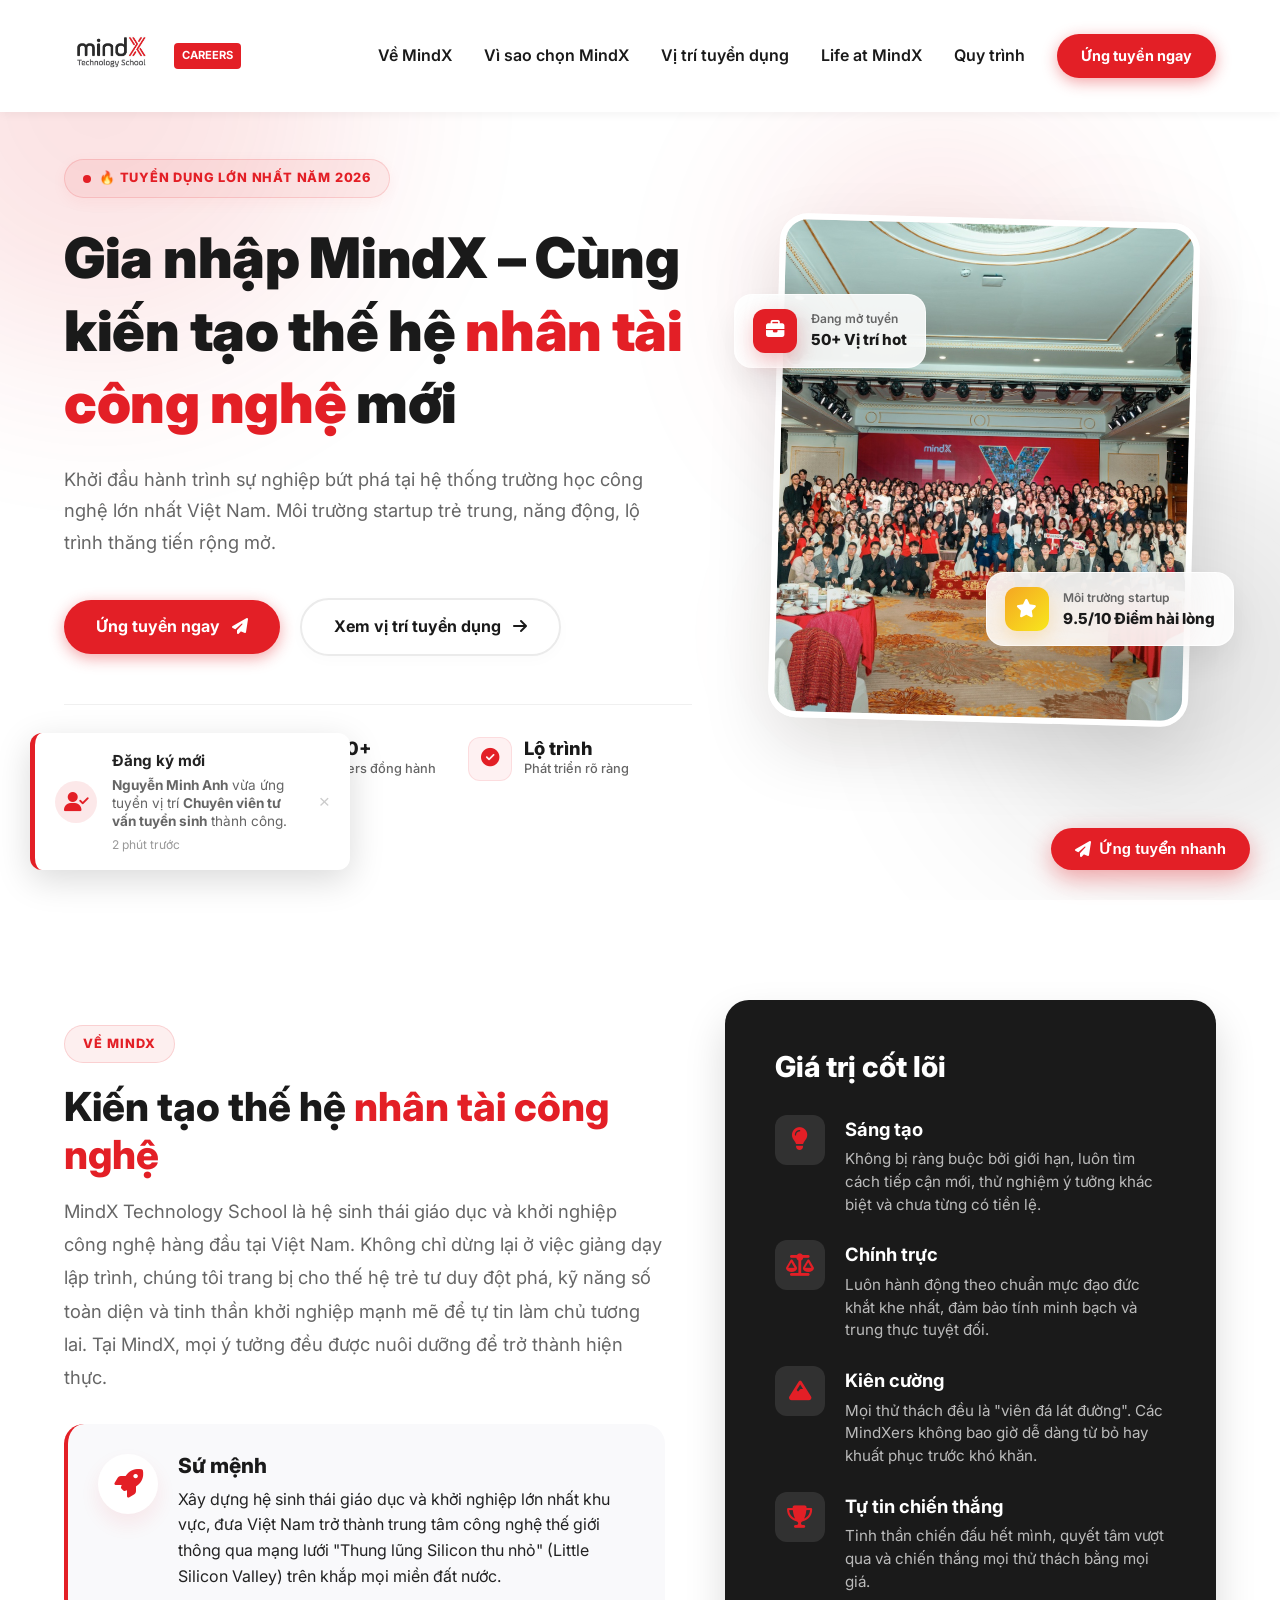
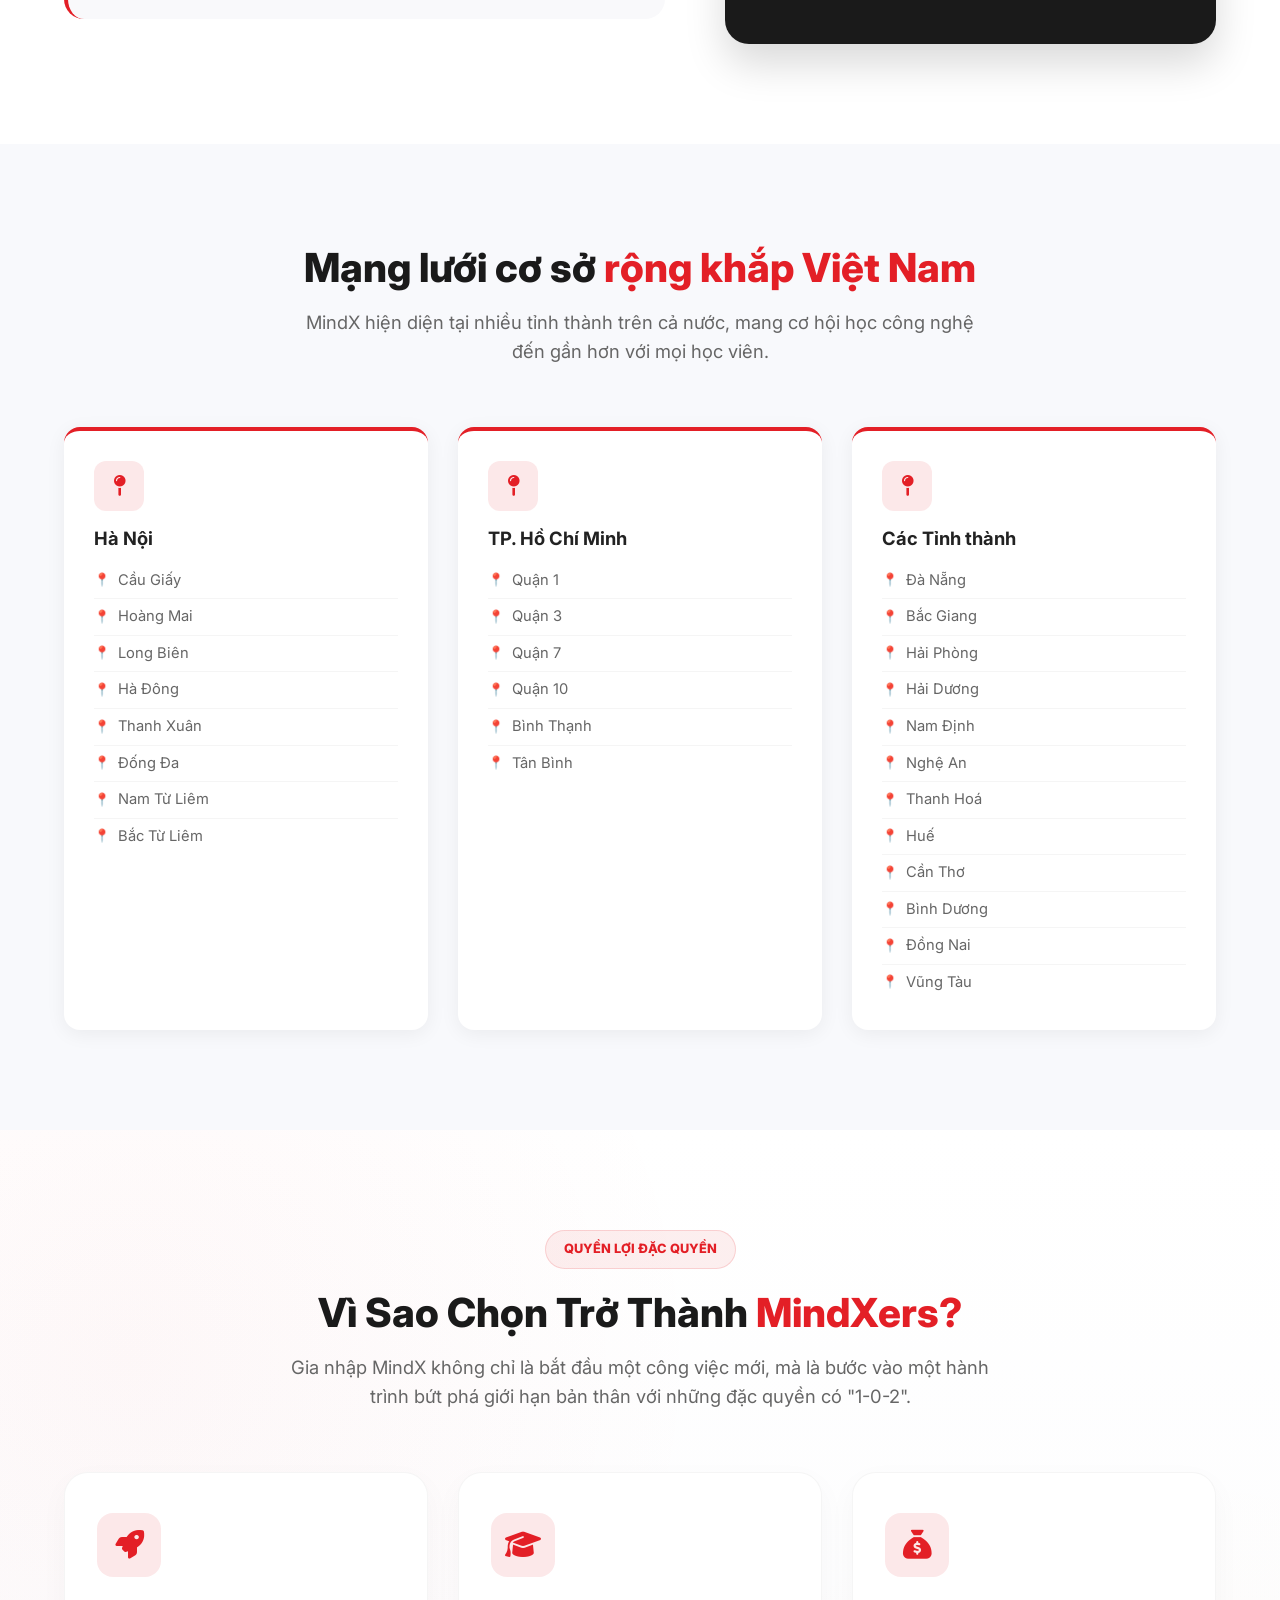
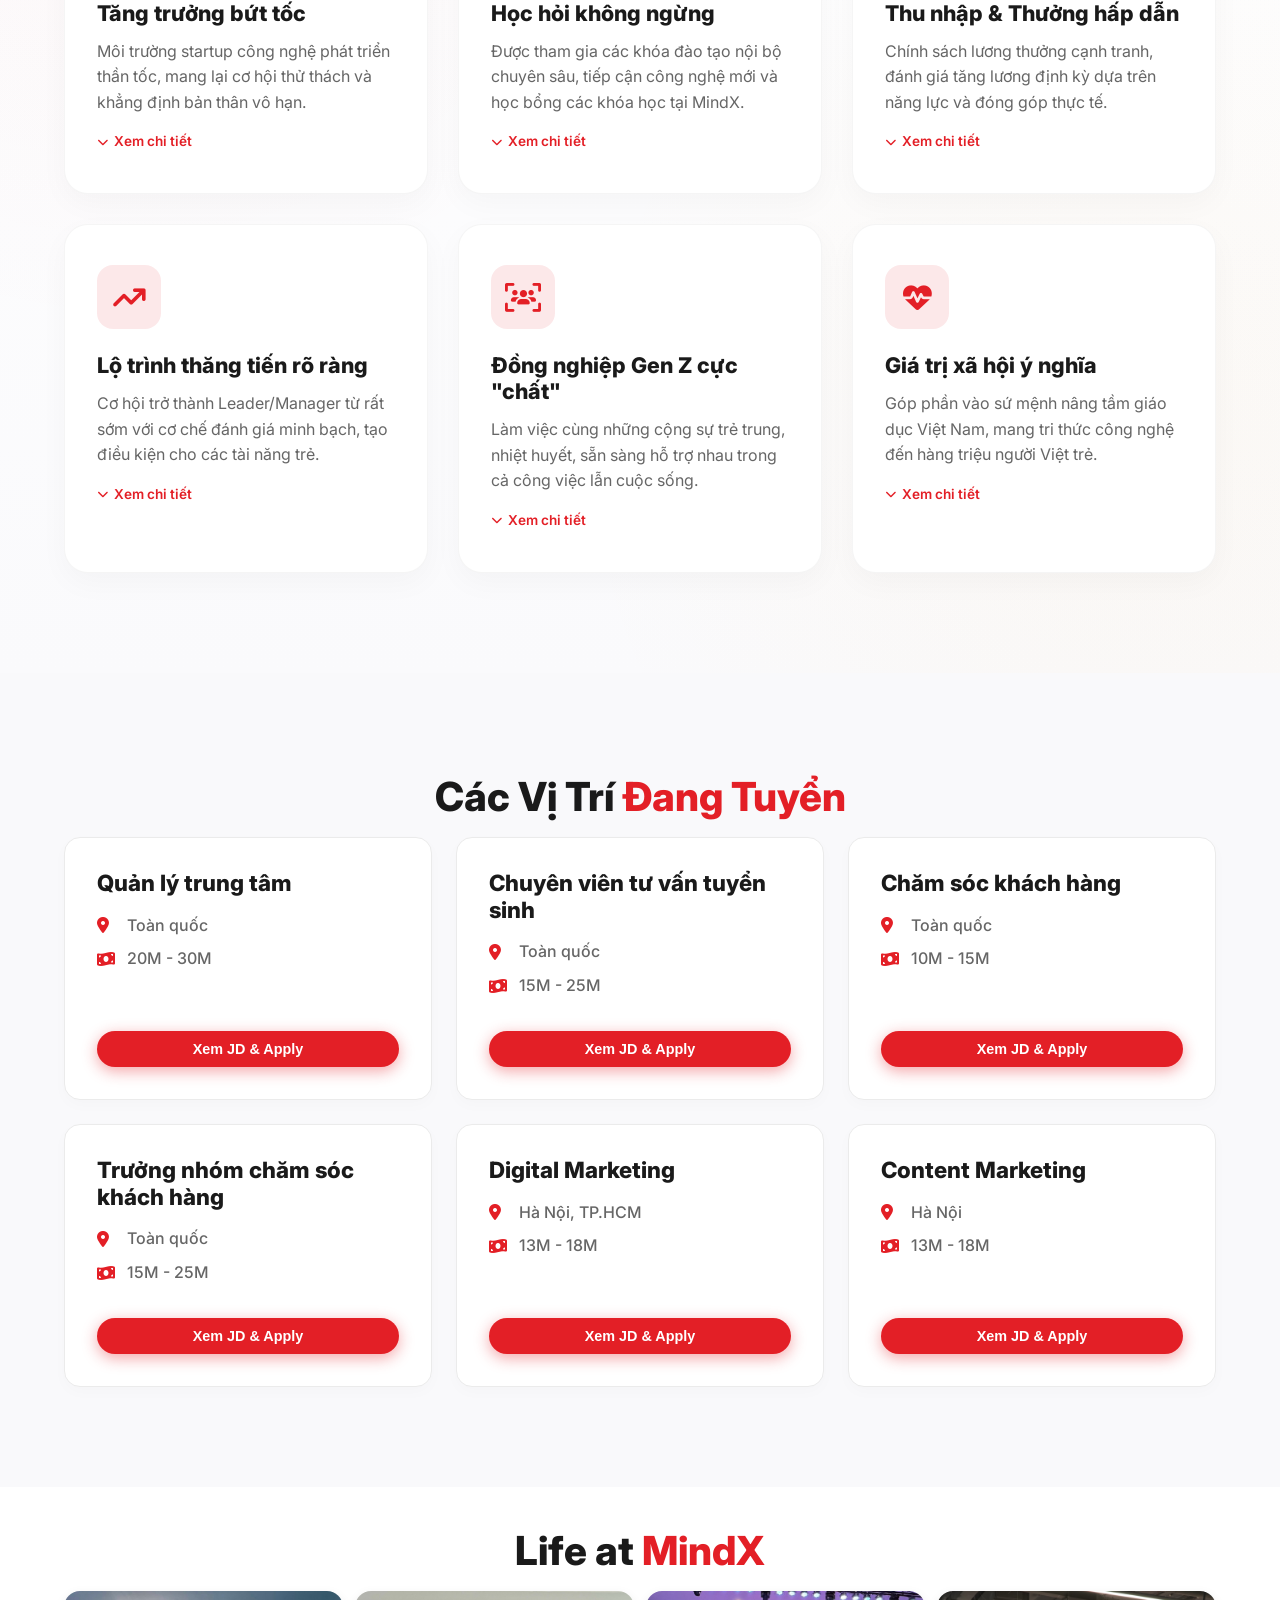
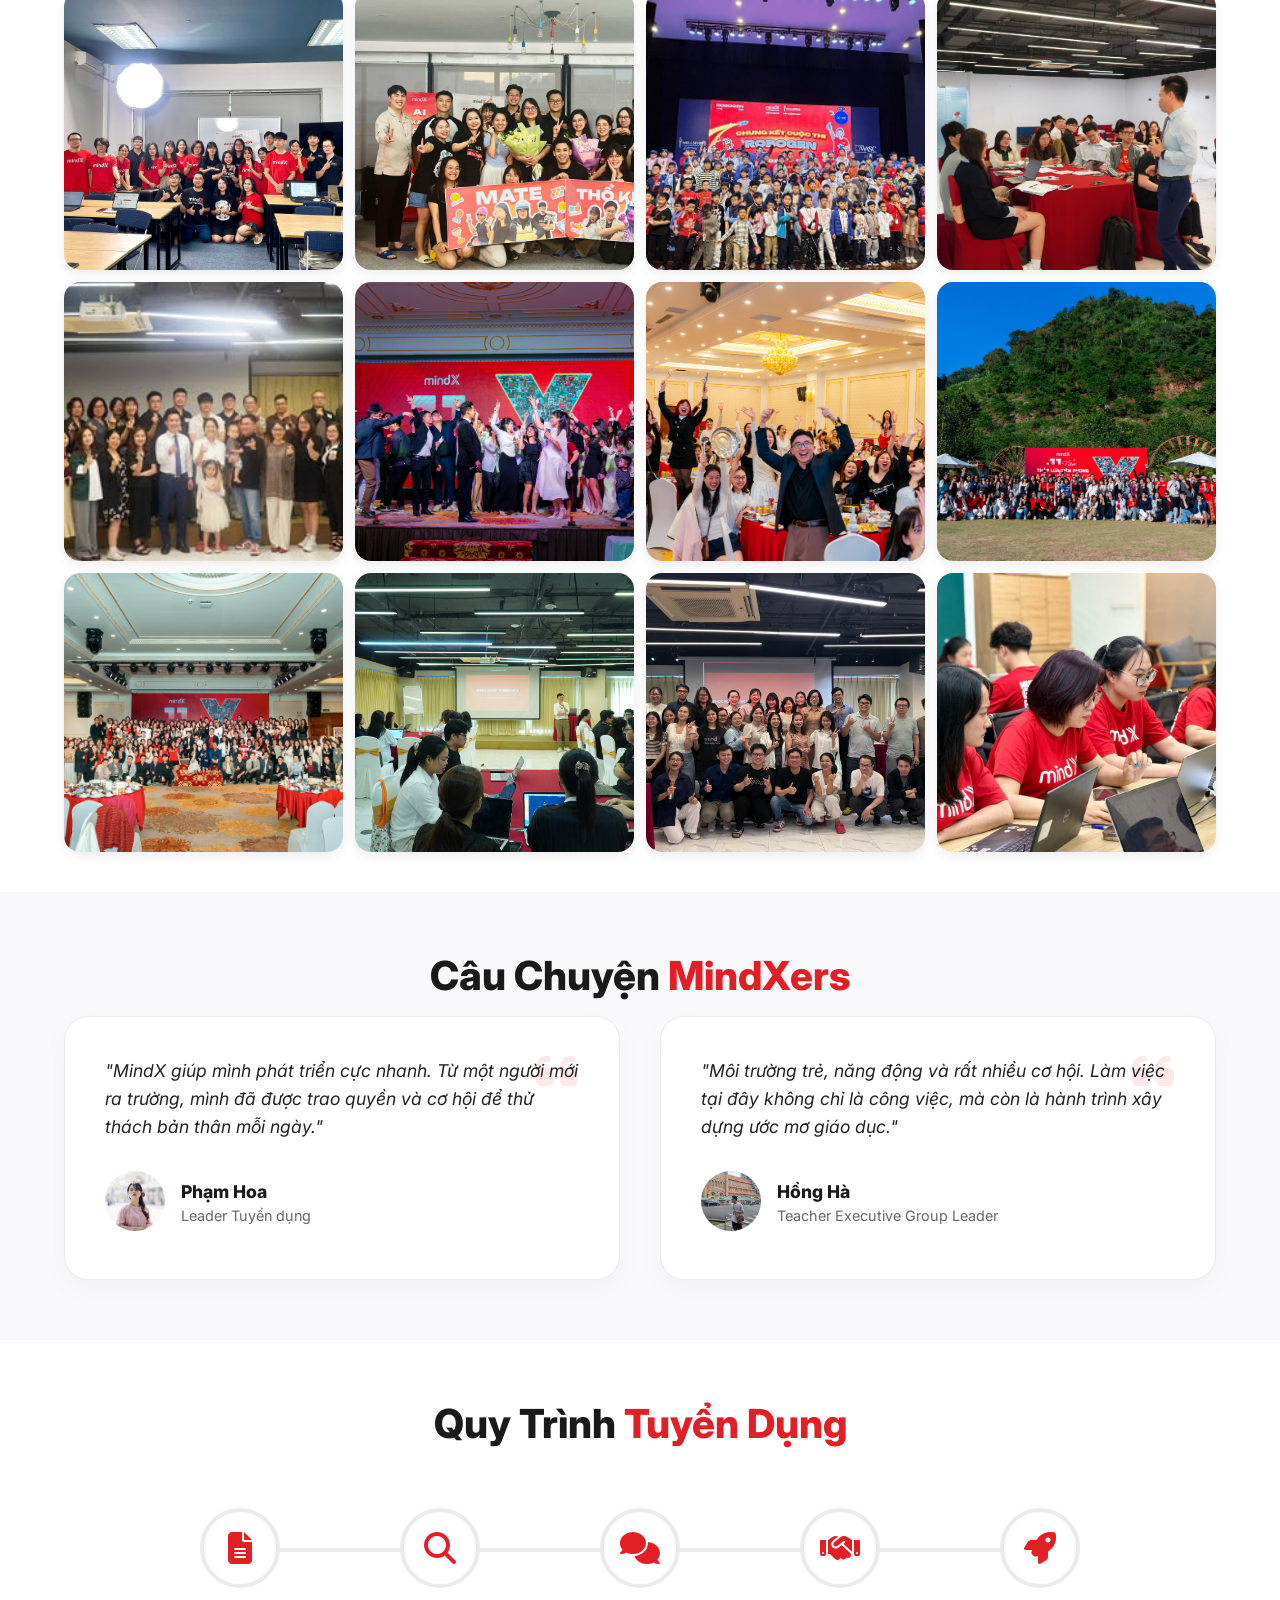
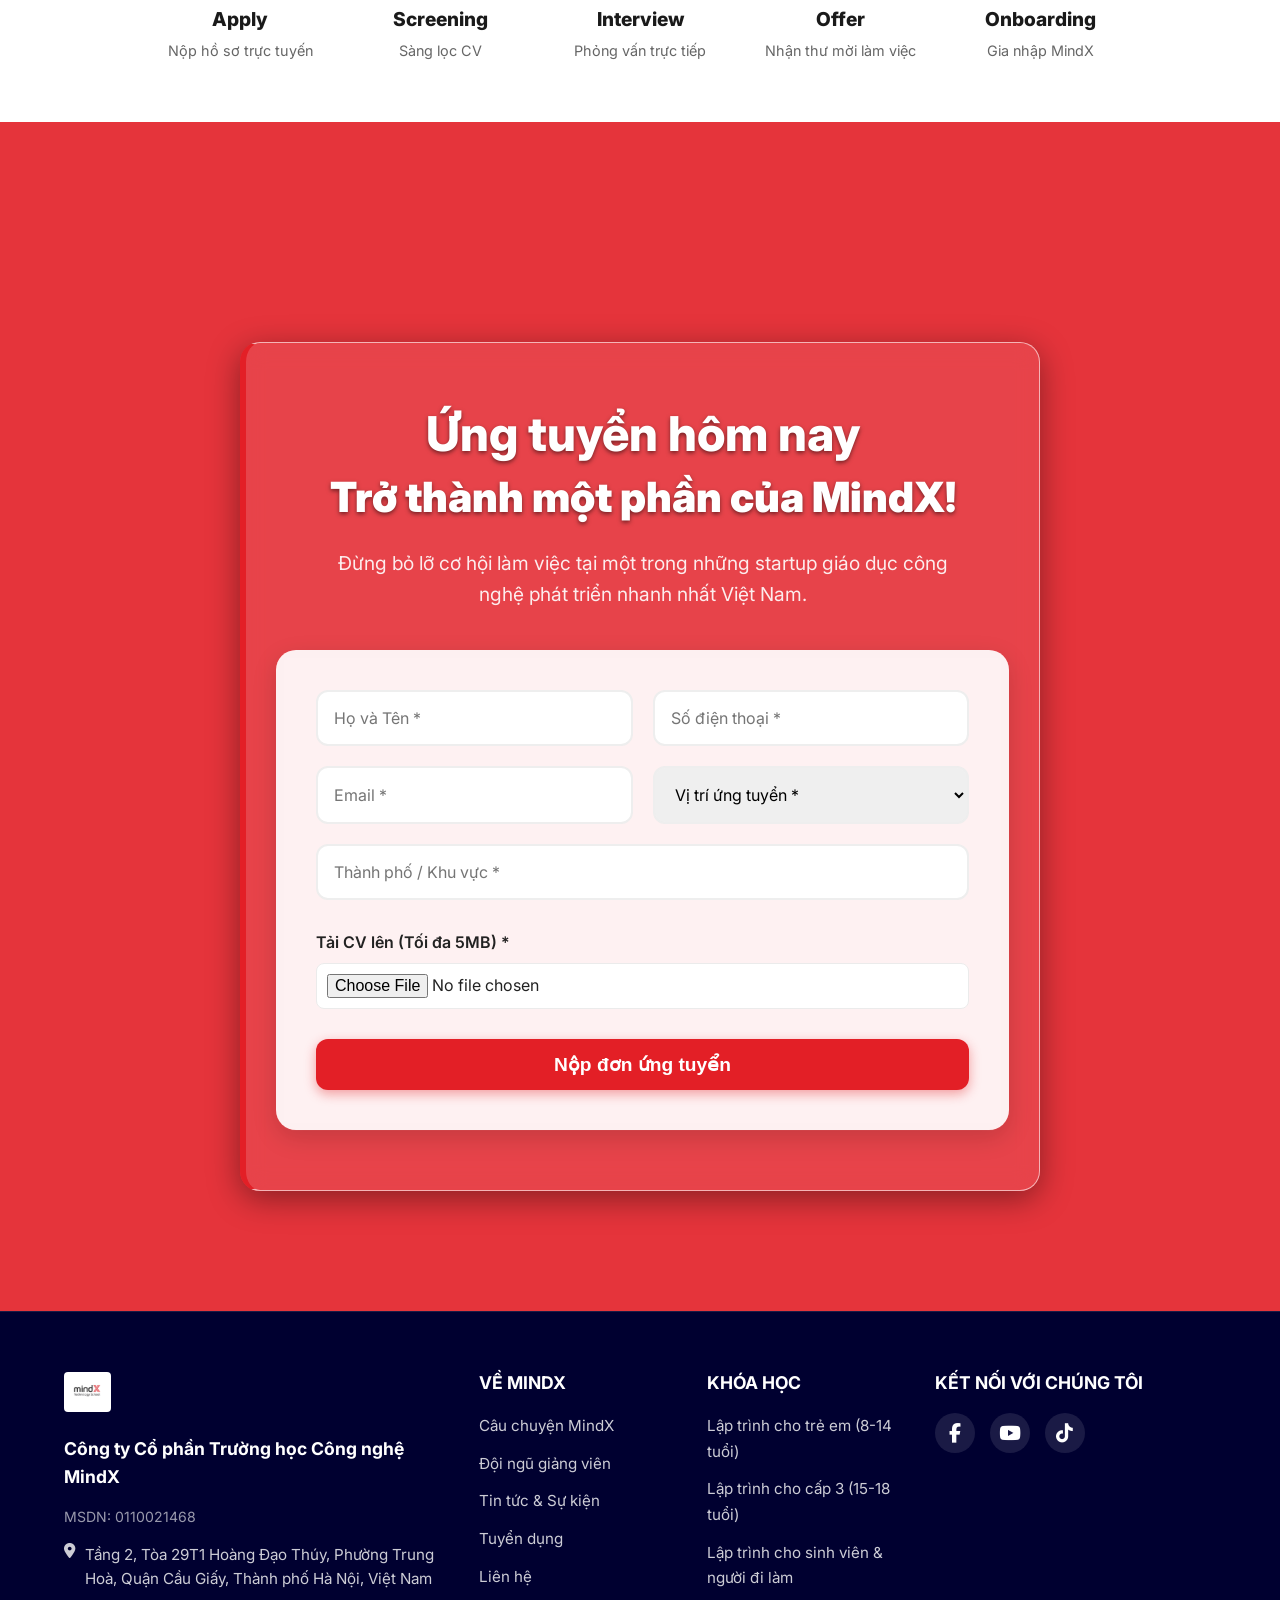
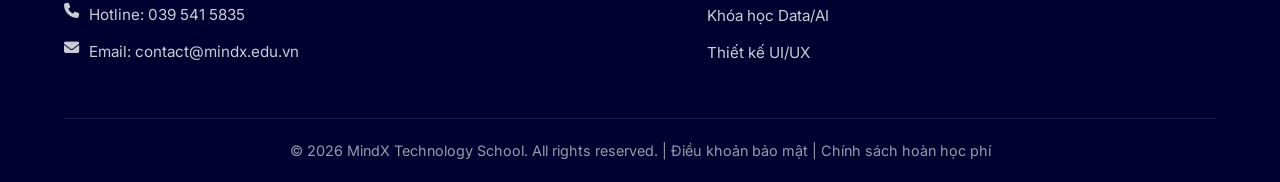
==== commit b9cee688: "new version" ====
--- a/index.html
+++ b/index.html
@@ -24,6 +24,7 @@
                 <span class="badge">Careers</span>
             </a>
             <nav class="nav-links">
+                <a href="#about">Về MindX</a>
                 <a href="#why-join">Vì sao chọn MindX</a>
                 <a href="#positions">Vị trí tuyển dụng</a>
                 <a href="#life">Life at MindX</a>
@@ -61,25 +62,25 @@
                                 class="fa-solid fa-arrow-right" style="margin-left: 8px;"></i></a>
                     </div>
 
-                    <div class="hero-trust-badges">
+                    <div class="hero-trust-badges" id="trust-badges">
                         <div class="trust-item">
                             <div class="trust-icon"><i class="fa-solid fa-school"></i></div>
                             <div class="trust-info">
-                                <strong>50+</strong>
+                                <strong class="count-up" data-target="50" data-suffix="+">50+</strong>
                                 <span>Cơ sở toàn quốc</span>
                             </div>
                         </div>
                         <div class="trust-item">
                             <div class="trust-icon"><i class="fa-solid fa-users"></i></div>
                             <div class="trust-info">
-                                <strong>1,000+</strong>
+                                <strong class="count-up" data-target="1000" data-suffix="+" data-separator=",">1,000+</strong>
                                 <span>MindXers đồng hành</span>
                             </div>
                         </div>
                         <div class="trust-item">
                             <div class="trust-icon"><i class="fa-solid fa-circle-check"></i></div>
                             <div class="trust-info">
-                                <strong>Lộ trình</strong>
+                                <strong class="count-text-pulse">Lộ trình</strong>
                                 <span>Phát triển rõ ràng</span>
                             </div>
                         </div>
@@ -126,34 +127,223 @@
         </div>
     </section>
 
+    <!-- About MindX -->
+    <section class="about-mindx" id="about">
+        <div class="container">
+            <div class="about-grid">
+                <!-- Giới thiệu & Sứ mệnh -->
+                <div class="about-content">
+                    <div class="section-badge">Về MindX</div>
+                    <h2 class="section-title" style="text-align: left;">Kiến tạo thế hệ <span class="gradient-text">nhân tài công nghệ</span></h2>
+                    <p class="about-desc">
+                        MindX Technology School là hệ sinh thái giáo dục và khởi nghiệp công nghệ hàng đầu tại Việt Nam. Không chỉ dừng lại ở việc giảng dạy lập trình, chúng tôi trang bị cho thế hệ trẻ tư duy đột phá, kỹ năng số toàn diện và tinh thần khởi nghiệp mạnh mẽ để tự tin làm chủ tương lai. Tại MindX, mọi ý tưởng đều được nuôi dưỡng để trở thành hiện thực.
+                    </p>
+                    
+                    <div class="mission-box">
+                        <div class="mission-icon"><i class="fa-solid fa-rocket"></i></div>
+                        <div>
+                            <h3>Sứ mệnh</h3>
+                            <p>Xây dựng hệ sinh thái giáo dục và khởi nghiệp lớn nhất khu vực, đưa Việt Nam trở thành trung tâm công nghệ thế giới thông qua mạng lưới "Thung lũng Silicon thu nhỏ" (Little Silicon Valley) trên khắp mọi miền đất nước.</p>
+                        </div>
+                    </div>
+                </div>
+                
+                <!-- Giá trị cốt lõi -->
+                <div class="core-values">
+                    <h3>Giá trị cốt lõi</h3>
+                    <div class="values-list">
+                        <div class="value-item">
+                            <div class="value-icon"><i class="fa-solid fa-lightbulb"></i></div>
+                            <div class="value-text">
+                                <strong>Sáng tạo</strong>
+                                <span>Không bị ràng buộc bởi giới hạn, luôn tìm cách tiếp cận mới, thử nghiệm ý tưởng khác biệt và chưa từng có tiền lệ.</span>
+                            </div>
+                        </div>
+                        <div class="value-item">
+                            <div class="value-icon"><i class="fa-solid fa-scale-balanced"></i></div>
+                            <div class="value-text">
+                                <strong>Chính trực</strong>
+                                <span>Luôn hành động theo chuẩn mực đạo đức khắt khe nhất, đảm bảo tính minh bạch và trung thực tuyệt đối.</span>
+                            </div>
+                        </div>
+                        <div class="value-item">
+                            <div class="value-icon"><i class="fa-solid fa-mountain"></i></div>
+                            <div class="value-text">
+                                <strong>Kiên cường</strong>
+                                <span>Mọi thử thách đều là "viên đá lát đường". Các MindXers không bao giờ dễ dàng từ bỏ hay khuất phục trước khó khăn.</span>
+                            </div>
+                        </div>
+                        <div class="value-item">
+                            <div class="value-icon"><i class="fa-solid fa-trophy"></i></div>
+                            <div class="value-text">
+                                <strong>Tự tin chiến thắng</strong>
+                                <span>Tinh thần chiến đấu hết mình, quyết tâm vượt qua và chiến thắng mọi thử thách bằng mọi giá.</span>
+                            </div>
+                        </div>
+                    </div>
+                </div>
+            </div>
+        </div>
+    </section>
+
+    <!-- Section: Mạng lưới cơ sở -->
+    <section class="network-section" id="network">
+        <div class="container">
+            <div class="network-header">
+                <h2 class="section-title">Mạng lưới cơ sở <span>rộng khắp Việt Nam</span></h2>
+                <p class="section-subtitle">MindX hiện diện tại nhiều tỉnh thành trên cả nước, mang cơ hội học công nghệ đến gần hơn với mọi học viên.</p>
+            </div>
+
+            <!-- Bản đồ cơ sở theo vùng -->
+            <div class="network-regions">
+                <div class="region-card">
+                    <div class="region-icon"><i class="fa-solid fa-map-pin"></i></div>
+                    <h4>Hà Nội</h4>
+                    <ul>
+                        <li>Cầu Giấy</li>
+                        <li>Hoàng Mai</li>
+                        <li>Long Biên</li>
+                        <li>Hà Đông</li>
+                        <li>Thanh Xuân</li>
+                        <li>Đống Đa</li>
+                        <li>Nam Từ Liêm</li>
+                        <li>Bắc Từ Liêm</li>
+                    </ul>
+                </div>
+                <div class="region-card">
+                    <div class="region-icon"><i class="fa-solid fa-map-pin"></i></div>
+                    <h4>TP. Hồ Chí Minh</h4>
+                    <ul>
+                        <li>Quận 1</li>
+                        <li>Quận 3</li>
+                        <li>Quận 7</li>
+                        <li>Quận 10</li>
+                        <li>Bình Thạnh</li>
+                        <li>Tân Bình</li>
+                    </ul>
+                </div>
+                <div class="region-card">
+                    <div class="region-icon"><i class="fa-solid fa-map-pin"></i></div>
+                    <h4>Các Tỉnh thành</h4>
+                    <ul>
+                        <li>Đà Nẵng</li>
+                        <li>Bắc Giang</li>
+                        <li>Hải Phòng</li>
+                        <li>Hải Dương</li>
+                        <li>Nam Định</li>
+                        <li>Nghệ An</li>
+                        <li>Thanh Hoá</li>
+                        <li>Huế</li>
+                        <li>Cần Thơ</li>
+                        <li>Bình Dương</li>
+                        <li>Đồng Nai</li>
+                        <li>Vũng Tàu</li>
+                    </ul>
+                </div>
+            </div>
+        </div>
+    </section>
+
     <!-- 2. Why Join MindX -->
     <section class="why-join" id="why-join">
-        <div class="container">
-            <h2 class="section-title">Vì Sao Trở Thành <span>MindXers?</span></h2>
-            <div class="features-grid">
-                <div class="feature-card">
-                    <div class="feature-icon"><i class="fa-solid fa-rocket"></i></div>
-                    <h3>Môi trường startup tăng trưởng nhanh</h3>
-                </div>
-                <div class="feature-card">
-                    <div class="feature-icon"><i class="fa-solid fa-users"></i></div>
-                    <h3>Đồng nghiệp trẻ & truyền cảm hứng</h3>
-                </div>
-                <div class="feature-card">
-                    <div class="feature-icon"><i class="fa-solid fa-chart-line"></i></div>
-                    <h3>Lộ trình phát triển rõ ràng</h3>
-                </div>
-                <div class="feature-card">
-                    <div class="feature-icon"><i class="fa-solid fa-laptop-code"></i></div>
-                    <h3>Đào tạo nội bộ liên tục</h3>
-                </div>
-                <div class="feature-card">
-                    <div class="feature-icon"><i class="fa-solid fa-sack-dollar"></i></div>
-                    <h3>Thu nhập + thưởng hấp dẫn</h3>
-                </div>
-                <div class="feature-card">
-                    <div class="feature-icon"><i class="fa-solid fa-heart"></i></div>
-                    <h3>Làm việc với sản phẩm giáo dục ý nghĩa</h3>
+        <div class="why-join-bg"></div>
+        <div class="container relative-z">
+            <div class="section-header text-center">
+                <div class="section-badge mx-auto" style="display:inline-block; padding:8px 18px; background:rgba(227,31,38,0.07); color:var(--mindx-red); font-weight:800; border-radius:50px; font-size:0.8rem; margin-bottom:20px; border:1px solid rgba(227,31,38,0.15); text-transform:uppercase;">Quyền Lợi Đặc Quyền</div>
+                <h2 class="section-title">Vì Sao Chọn Trở Thành <span>MindXers?</span></h2>
+                <p class="section-subtitle">Gia nhập MindX không chỉ là bắt đầu một công việc mới, mà là bước vào một hành trình bứt phá giới hạn bản thân với những đặc quyền có "1-0-2".</p>
+            </div>
+            
+            <div class="features-grid-advanced">
+                <!-- Card 1 -->
+                <div class="feature-card-pro card-red" onclick="toggleCardDetail(this)">
+                    <div class="feature-icon-pro"><i class="fa-solid fa-rocket"></i></div>
+                    <h3>Tăng trưởng bứt tốc</h3>
+                    <p>Môi trường startup công nghệ phát triển thần tốc, mang lại cơ hội thử thách và khẳng định bản thân vô hạn.</p>
+                    <span class="card-toggle"><i class="fa-solid fa-chevron-down"></i> Xem chi tiết</span>
+                    <div class="card-detail">
+                        <ul>
+                            <li>Tốc độ tăng trưởng doanh thu hàng năm trên 200%, mở ra vô vàn cơ hội mới.</li>
+                            <li>Liên tục mở rộng thị trường sang các tỉnh thành và quốc tế.</li>
+                            <li>Được tham gia trực tiếp vào các dự án chiến lược, có tác động lớn tới hàng triệu học viên.</li>
+                            <li>Văn hóa "move fast" – thử, sai, học, làm lại nhanh hơn.</li>
+                        </ul>
+                    </div>
+                </div>
+                <!-- Card 2 -->
+                <div class="feature-card-pro card-blue" onclick="toggleCardDetail(this)">
+                    <div class="feature-icon-pro"><i class="fa-solid fa-graduation-cap"></i></div>
+                    <h3>Học hỏi không ngừng</h3>
+                    <p>Được tham gia các khóa đào tạo nội bộ chuyên sâu, tiếp cận công nghệ mới và học bổng các khóa học tại MindX.</p>
+                    <span class="card-toggle"><i class="fa-solid fa-chevron-down"></i> Xem chi tiết</span>
+                    <div class="card-detail">
+                        <ul>
+                            <li>Miễn phí 100% các khóa học lập trình, AI, Data tại MindX cho nhân viên.</li>
+                            <li>Chương trình MindX Academy với các buổi chia sẻ nội bộ hàng tuần từ các Leader.</li>
+                            <li>Hỗ trợ kinh phí tham gia hội thảo, sự kiện công nghệ trong và ngoài nước.</li>
+                            <li>Thư viện tài liệu, khóa học online nội bộ phong phú, cập nhật liên tục.</li>
+                        </ul>
+                    </div>
+                </div>
+                <!-- Card 3 -->
+                <div class="feature-card-pro card-yellow" onclick="toggleCardDetail(this)">
+                    <div class="feature-icon-pro"><i class="fa-solid fa-sack-dollar"></i></div>
+                    <h3>Thu nhập & Thưởng hấp dẫn</h3>
+                    <p>Chính sách lương thưởng cạnh tranh, đánh giá tăng lương định kỳ dựa trên năng lực và đóng góp thực tế.</p>
+                    <span class="card-toggle"><i class="fa-solid fa-chevron-down"></i> Xem chi tiết</span>
+                    <div class="card-detail">
+                        <ul>
+                            <li>Mức lương cạnh tranh top thị trường, review tăng lương 2 lần/năm.</li>
+                            <li>Thưởng KPI theo tháng/quý, thưởng dự án và thưởng Tết hấp dẫn.</li>
+                            <li>Phụ cấp ăn trưa, gửi xe, điện thoại và các chi phí công việc.</li>
+                            <li>Bảo hiểm sức khỏe toàn diện cho nhân viên chính thức.</li>
+                        </ul>
+                    </div>
+                </div>
+                <!-- Card 4 -->
+                <div class="feature-card-pro card-green" onclick="toggleCardDetail(this)">
+                    <div class="feature-icon-pro"><i class="fa-solid fa-arrow-trend-up"></i></div>
+                    <h3>Lộ trình thăng tiến rõ ràng</h3>
+                    <p>Cơ hội trở thành Leader/Manager từ rất sớm với cơ chế đánh giá minh bạch, tạo điều kiện cho các tài năng trẻ.</p>
+                    <span class="card-toggle"><i class="fa-solid fa-chevron-down"></i> Xem chi tiết</span>
+                    <div class="card-detail">
+                        <ul>
+                            <li>Lộ trình career path được xây dựng rõ ràng cho từng vị trí (IC & Manager track).</li>
+                            <li>Đánh giá năng lực minh bạch hàng quý, thăng chức theo năng lực thực tế.</li>
+                            <li>Nhiều nhân sự Gen Z đã trở thành Team Leader, Manager chỉ sau 6-12 tháng.</li>
+                            <li>Cơ hội luân chuyển nội bộ giữa các phòng ban và dự án mới.</li>
+                        </ul>
+                    </div>
+                </div>
+                <!-- Card 5 -->
+                <div class="feature-card-pro card-purple" onclick="toggleCardDetail(this)">
+                    <div class="feature-icon-pro"><i class="fa-solid fa-users-viewfinder"></i></div>
+                    <h3>Đồng nghiệp Gen Z cực "chất"</h3>
+                    <p>Làm việc cùng những cộng sự trẻ trung, nhiệt huyết, sẵn sàng hỗ trợ nhau trong cả công việc lẫn cuộc sống.</p>
+                    <span class="card-toggle"><i class="fa-solid fa-chevron-down"></i> Xem chi tiết</span>
+                    <div class="card-detail">
+                        <ul>
+                            <li>Độ tuổi trung bình nhân sự MindX chỉ từ 23-28 – trẻ trung, năng động.</li>
+                            <li>Team building hàng tháng, du lịch công ty hàng năm.</li>
+                            <li>Văn hóa mở: không khoảng cách cấp bậc, thoải mái đề xuất ý tưởng.</li>
+                            <li>Cộng đồng MindXers với các CLB thể thao, game, nghệ thuật nội bộ.</li>
+                        </ul>
+                    </div>
+                </div>
+                <!-- Card 6 -->
+                <div class="feature-card-pro card-orange" onclick="toggleCardDetail(this)">
+                    <div class="feature-icon-pro"><i class="fa-solid fa-heart-pulse"></i></div>
+                    <h3>Giá trị xã hội ý nghĩa</h3>
+                    <p>Góp phần vào sứ mệnh nâng tầm giáo dục Việt Nam, mang tri thức công nghệ đến hàng triệu người Việt trẻ.</p>
+                    <span class="card-toggle"><i class="fa-solid fa-chevron-down"></i> Xem chi tiết</span>
+                    <div class="card-detail">
+                        <ul>
+                            <li>MindX đã đào tạo hơn 100,000+ học viên trên khắp Việt Nam.</li>
+                            <li>Chương trình MindX Scholarship trao học bổng cho học sinh có hoàn cảnh khó khăn.</li>
+                            <li>Đóng góp trực tiếp vào mục tiêu "100,000 lập trình viên cho Việt Nam".</li>
+                            <li>Sản phẩm giáo dục mang lại giá trị thực, thay đổi tương lai thế hệ trẻ.</li>
+                        </ul>
+                    </div>
                 </div>
             </div>
         </div>
@@ -171,7 +361,7 @@
                         <p class="job-meta"><i class="fa-solid fa-location-dot"></i> Toàn quốc</p>
                         <p class="job-meta"><i class="fa-solid fa-money-bill-wave"></i> 20M - 30M</p>
                     </div>
-                    <a href="#cta" class="btn btn-primary btn-sm">Quick Apply</a>
+                    <button onclick="openJDModal('Quản lý trung tâm')" class="btn btn-primary btn-sm">Xem JD & Apply</button>
                 </div>
                 <!-- Job 2 -->
                 <div class="job-card">
@@ -180,7 +370,7 @@
                         <p class="job-meta"><i class="fa-solid fa-location-dot"></i> Toàn quốc</p>
                         <p class="job-meta"><i class="fa-solid fa-money-bill-wave"></i> 15M - 25M</p>
                     </div>
-                    <a href="#cta" class="btn btn-primary btn-sm">Quick Apply</a>
+                    <button onclick="openJDModal('Chuyên viên tư vấn tuyển sinh')" class="btn btn-primary btn-sm">Xem JD & Apply</button>
                 </div>
                 <!-- Job 3 -->
                 <div class="job-card">
@@ -189,7 +379,7 @@
                         <p class="job-meta"><i class="fa-solid fa-location-dot"></i> Toàn quốc</p>
                         <p class="job-meta"><i class="fa-solid fa-money-bill-wave"></i> 10M - 15M</p>
                     </div>
-                    <a href="#cta" class="btn btn-primary btn-sm">Quick Apply</a>
+                    <button onclick="openJDModal('Chăm sóc khách hàng')" class="btn btn-primary btn-sm">Xem JD & Apply</button>
                 </div>
                 <!-- Job 4 -->
                 <div class="job-card">
@@ -198,7 +388,7 @@
                         <p class="job-meta"><i class="fa-solid fa-location-dot"></i> Toàn quốc</p>
                         <p class="job-meta"><i class="fa-solid fa-money-bill-wave"></i> 15M - 25M</p>
                     </div>
-                    <a href="#cta" class="btn btn-primary btn-sm">Quick Apply</a>
+                    <button onclick="openJDModal('Trưởng nhóm chăm sóc khách hàng')" class="btn btn-primary btn-sm">Xem JD & Apply</button>
                 </div>
                 <!-- Job 5 -->
                 <div class="job-card">
@@ -207,7 +397,7 @@
                         <p class="job-meta"><i class="fa-solid fa-location-dot"></i> Hà Nội, TP.HCM</p>
                         <p class="job-meta"><i class="fa-solid fa-money-bill-wave"></i> 13M - 18M</p>
                     </div>
-                    <a href="#cta" class="btn btn-primary btn-sm">Quick Apply</a>
+                    <button onclick="openJDModal('Digital Marketing')" class="btn btn-primary btn-sm">Xem JD & Apply</button>
                 </div>
                 <!-- Job 6 -->
                 <div class="job-card">
@@ -216,7 +406,7 @@
                         <p class="job-meta"><i class="fa-solid fa-location-dot"></i> Hà Nội</p>
                         <p class="job-meta"><i class="fa-solid fa-money-bill-wave"></i> 13M - 18M</p>
                     </div>
-                    <a href="#cta" class="btn btn-primary btn-sm">Quick Apply</a>
+                    <button onclick="openJDModal('Content Marketing')" class="btn btn-primary btn-sm">Xem JD & Apply</button>
                 </div>
             </div>
         </div>
@@ -327,9 +517,10 @@
     <!-- 7. Final CTA Banner -->
     <section class="final-cta" id="cta">
         <div class="container cta-container glass-panel">
-            <h2>Ứng tuyển hôm nay – Trở thành một phần của MindX!</h2>
-            <p>Đừng bỏ lỡ cơ hội làm việc tại một trong những startup giáo dục công nghệ phát triển nhanh nhất Việt Nam.
-            </p>
+            <div class="cta-header">
+                <h2 class="cta-heading">Ứng tuyển hôm nay <span class="cta-highlight">Trở thành một phần của MindX!</span></h2>
+                <p class="cta-desc">Đừng bỏ lỡ cơ hội làm việc tại một trong những startup giáo dục công nghệ phát triển nhanh nhất Việt Nam.</p>
+            </div>
 
             <!-- Form ứng tuyển -->
             <form class="apply-form" id="applyForm" onsubmit="submitToGoogleSheet(event)">
@@ -349,6 +540,10 @@
                     </select>
                     <input type="text" id="applicant-city" placeholder="Thành phố / Khu vực *" class="full-width"
                         required>
+                    <div class="full-width" style="margin-top: 10px; text-align: left;">
+                        <label for="applicant-cv" style="display: block; font-weight: 600; margin-bottom: 8px; color: var(--text-main);">Tải CV lên (Tối đa 5MB) *</label>
+                        <input type="file" id="applicant-cv" accept=".pdf,.doc,.docx" required style="width: 100%; padding: 10px; border: 1px solid var(--border-light); border-radius: 8px; background: #fff;">
+                    </div>
                 </div>
 
                 <!-- Trạng thái gửi form -->
@@ -363,20 +558,106 @@
     </section>
 
     <!-- Footer -->
-    <footer>
-        <div class="container footer-content">
-            <div class="footer-logo">
-                <img src="Xz0XnDrB416uay5Ugb0bLFQVHKFcVdkL_1692257186____e899760276d6b10d8c66829607d5c48e.jpg"
-                    alt="MindX Logo" style="height: 100px; object-fit: contain;">
-            </div>
-            <p>&copy; 2026 MindX Technology School. All rights reserved.</p>
+
+    <footer class="mindx-footer">
+        <div class="container">
+            <div class="footer-grid">
+                <!-- Column 1: Brand & Contact -->
+                <div class="footer-col brand-col">
+                    <img src="Xz0XnDrB416uay5Ugb0bLFQVHKFcVdkL_1692257186____e899760276d6b10d8c66829607d5c48e.jpg" alt="MindX Logo" class="footer-logo-img">
+                    <p class="company-name">Công ty Cổ phần Trường học Công nghệ MindX</p>
+                    <p style="color: rgba(255,255,255,0.6); font-size: 0.88rem; margin-bottom: 14px;">MSDN: 0110021468</p>
+                    <ul class="contact-info">
+                        <li><i class="fa-solid fa-location-dot"></i> Tầng 2, Tòa 29T1 Hoàng Đạo Thúy, Phường Trung Hoà, Quận Cầu Giấy, Thành phố Hà Nội, Việt Nam</li>
+                        <li><i class="fa-solid fa-phone"></i> Hotline: 039 541 5835</li>
+                        <li><i class="fa-solid fa-envelope"></i> Email: contact@mindx.edu.vn</li>
+                    </ul>
+                </div>
+                
+                <!-- Column 2: Về MindX -->
+                <div class="footer-col">
+                    <h4>Về MindX</h4>
+                    <ul>
+                        <li><a href="#">Câu chuyện MindX</a></li>
+                        <li><a href="#">Đội ngũ giảng viên</a></li>
+                        <li><a href="#">Tin tức & Sự kiện</a></li>
+                        <li><a href="#">Tuyển dụng</a></li>
+                        <li><a href="#">Liên hệ</a></li>
+                    </ul>
+                </div>
+                
+                <!-- Column 3: Khóa học -->
+                <div class="footer-col">
+                    <h4>Khóa học</h4>
+                    <ul>
+                        <li><a href="#">Lập trình cho trẻ em (8-14 tuổi)</a></li>
+                        <li><a href="#">Lập trình cho cấp 3 (15-18 tuổi)</a></li>
+                        <li><a href="#">Lập trình cho sinh viên & người đi làm</a></li>
+                        <li><a href="#">Khóa học Data/AI</a></li>
+                        <li><a href="#">Thiết kế UI/UX</a></li>
+                    </ul>
+                </div>
+
+                <!-- Column 4: Social -->
+                <div class="footer-col">
+                    <h4>Kết nối với chúng tôi</h4>
+                    <div class="social-links">
+                        <a href="#" class="social-icon"><i class="fa-brands fa-facebook-f"></i></a>
+                        <a href="#" class="social-icon"><i class="fa-brands fa-youtube"></i></a>
+                        <a href="#" class="social-icon"><i class="fa-brands fa-tiktok"></i></a>
+                    </div>
+                </div>
+            </div>
+            
+            <div class="footer-bottom">
+                <p>&copy; 2026 MindX Technology School. All rights reserved. | <a href="#">Điều khoản bảo mật</a> | <a href="#">Chính sách hoàn học phí</a></p>
+            </div>
         </div>
     </footer>
 
-    <!-- Sticky Mobile CTA -->
-
-
-    <script>
+    <!-- JD Modal -->
+    <div id="jdModal" class="jd-modal-overlay">
+        <div class="jd-modal-content">
+            <div class="jd-modal-header">
+                <div>
+                    <h2 class="jd-modal-title" id="jdModalTitle">Job Title</h2>
+                    <div class="jd-modal-meta">
+                        <span id="jdModalLocation"><i class="fa-solid fa-location-dot"></i> Location</span>
+                        <span id="jdModalSalary"><i class="fa-solid fa-money-bill-wave"></i> Salary</span>
+                    </div>
+                </div>
+                <button class="jd-modal-close" onclick="closeJDModal()">&times;</button>
+            </div>
+            <div class="jd-modal-body" id="jdModalBody">
+                <!-- JD Content here -->
+            </div>
+            <div class="jd-modal-footer">
+                <button class="btn btn-primary pulse" onclick="applyForJob()">Ứng tuyển vị trí này <i class="fa-solid fa-paper-plane" style="margin-left: 8px;"></i></button>
+            </div>
+        </div>
+    </div>    <script>
+        // ============================================================
+        // TOGGLE CARD DETAIL (Why Join section)
+        // ============================================================
+        function toggleCardDetail(card) {
+            const isExpanded = card.classList.contains('expanded');
+            // Close all other cards first
+            document.querySelectorAll('.feature-card-pro.expanded').forEach(c => {
+                if (c !== card) {
+                    c.classList.remove('expanded');
+                    c.querySelector('.card-toggle').innerHTML = '<i class="fa-solid fa-chevron-down"></i> Xem chi tiết';
+                }
+            });
+            // Toggle clicked card
+            card.classList.toggle('expanded');
+            const toggle = card.querySelector('.card-toggle');
+            if (card.classList.contains('expanded')) {
+                toggle.innerHTML = '<i class="fa-solid fa-chevron-up"></i> Thu gọn';
+            } else {
+                toggle.innerHTML = '<i class="fa-solid fa-chevron-down"></i> Xem chi tiết';
+            }
+        }
+
         // ============================================================
         // GOOGLE SHEETS INTEGRATION
         // Bước 1: Dán Web App URL của Apps Script vào đây
@@ -472,7 +753,396 @@
                 if (target) target.scrollIntoView({ behavior: 'smooth' });
             });
         });
+
+        // ============================================================
+        // JD Modal Logic
+        // ============================================================
+        const jobDescriptions = {
+            "Quản lý trung tâm": {
+                location: "Toàn quốc",
+                salary: "20M - 30M",
+                content: `
+                    <h4>Mô tả công việc</h4>
+                    <ul>
+                        <li>Quản lý và điều hành mọi hoạt động của trung tâm để đạt mục tiêu doanh thu.</li>
+                        <li>Xây dựng và phát triển đội ngũ nhân sự (Tư vấn, CSKH, Giáo vụ).</li>
+                        <li>Đảm bảo chất lượng dịch vụ và sự hài lòng của học viên.</li>
+                    </ul>
+                    <h4>Yêu cầu</h4>
+                    <ul>
+                        <li>Ít nhất 2 năm kinh nghiệm quản lý trong lĩnh vực giáo dục, dịch vụ.</li>
+                        <li>Kỹ năng lãnh đạo, giao tiếp và giải quyết vấn đề tốt.</li>
+                        <li>Có tư duy kinh doanh và định hướng kết quả.</li>
+                    </ul>
+                    <h4>Quyền lợi</h4>
+                    <ul>
+                        <li>Thu nhập hấp dẫn: Lương cứng + Thưởng KPI không giới hạn.</li>
+                        <li>Môi trường startup trẻ trung, năng động, nhiều cơ hội thăng tiến.</li>
+                    </ul>
+                `
+            },
+            "Chuyên viên tư vấn tuyển sinh": {
+                location: "Toàn quốc",
+                salary: "15M - 25M",
+                content: `
+                    <h4>Mô tả công việc</h4>
+                    <ul>
+                        <li>Tư vấn các khóa học công nghệ của MindX cho phụ huynh và học sinh.</li>
+                        <li>Chăm sóc khách hàng cũ và mới, duy trì mối quan hệ tốt.</li>
+                        <li>Tham gia các sự kiện tuyển sinh của trung tâm.</li>
+                    </ul>
+                    <h4>Yêu cầu</h4>
+                    <ul>
+                        <li>Không yêu cầu kinh nghiệm, chấp nhận sinh viên mới ra trường.</li>
+                        <li>Kỹ năng giao tiếp tốt, không nói ngọng, nói lắp.</li>
+                        <li>Đam mê kinh doanh, thích chinh phục thử thách.</li>
+                    </ul>
+                    <h4>Quyền lợi</h4>
+                    <ul>
+                        <li>Lương cơ bản + Hoa hồng cao theo doanh thu.</li>
+                        <li>Được đào tạo bài bản kỹ năng Sales từ con số 0.</li>
+                    </ul>
+                `
+            },
+            "Chăm sóc khách hàng": {
+                location: "Toàn quốc",
+                salary: "10M - 15M",
+                content: `
+                    <h4>Mô tả công việc</h4>
+                    <ul>
+                        <li>Tiếp nhận và giải đáp các thắc mắc của phụ huynh, học viên.</li>
+                        <li>Theo dõi tình hình học tập và tương tác với phụ huynh định kỳ.</li>
+                        <li>Phối hợp với giáo viên để đảm bảo chất lượng lớp học.</li>
+                    </ul>
+                    <h4>Yêu cầu</h4>
+                    <ul>
+                        <li>Giọng nói chuẩn, nhẹ nhàng, kiên nhẫn.</li>
+                        <li>Khả năng xử lý tình huống khéo léo.</li>
+                        <li>Kinh nghiệm CSKH là một lợi thế.</li>
+                    </ul>
+                    <h4>Quyền lợi</h4>
+                    <ul>
+                        <li>Thu nhập ổn định, đánh giá tăng lương định kỳ.</li>
+                        <li>Làm việc trong môi trường giáo dục văn minh.</li>
+                    </ul>
+                `
+            },
+            "Trưởng nhóm chăm sóc khách hàng": {
+                location: "Toàn quốc",
+                salary: "15M - 25M",
+                content: `
+                    <h4>Mô tả công việc</h4>
+                    <ul>
+                        <li>Quản lý và điều phối đội ngũ CSKH đạt KPI đề ra.</li>
+                        <li>Đào tạo, hướng dẫn nghiệp vụ cho nhân viên mới.</li>
+                        <li>Giải quyết các tình huống khiếu nại phức tạp.</li>
+                    </ul>
+                    <h4>Yêu cầu</h4>
+                    <ul>
+                        <li>Có ít nhất 1-2 năm kinh nghiệm ở vị trí tương đương.</li>
+                        <li>Kỹ năng quản lý đội nhóm, phân bổ công việc.</li>
+                        <li>Chịu được áp lực cao trong công việc.</li>
+                    </ul>
+                    <h4>Quyền lợi</h4>
+                    <ul>
+                        <li>Thu nhập cạnh tranh, thưởng theo hiệu quả nhóm.</li>
+                        <li>Cơ hội thăng tiến lên Trưởng phòng.</li>
+                    </ul>
+                `
+            },
+            "Digital Marketing": {
+                location: "Hà Nội, TP.HCM",
+                salary: "13M - 18M",
+                content: `
+                    <h4>Mô tả công việc</h4>
+                    <ul>
+                        <li>Lên kế hoạch và triển khai các chiến dịch quảng cáo (Facebook, Google, Tiktok).</li>
+                        <li>Theo dõi, tối ưu chi phí quảng cáo để đạt mục tiêu lead.</li>
+                        <li>Nghiên cứu thị trường và đối thủ để đưa ra chiến lược phù hợp.</li>
+                    </ul>
+                    <h4>Yêu cầu</h4>
+                    <ul>
+                        <li>Có kinh nghiệm chạy quảng cáo thực chiến từ 1 năm trở lên.</li>
+                        <li>Nhạy bén với số liệu, có tư duy logic tốt.</li>
+                        <li>Biết sử dụng các công cụ phân tích (Google Analytics,...).</li>
+                    </ul>
+                    <h4>Quyền lợi</h4>
+                    <ul>
+                        <li>Ngân sách Marketing lớn, tự do sáng tạo thử nghiệm.</li>
+                        <li>Môi trường startup công nghệ tiên phong.</li>
+                    </ul>
+                `
+            },
+            "Content Marketing": {
+                location: "Hà Nội",
+                salary: "13M - 18M",
+                content: `
+                    <h4>Mô tả công việc</h4>
+                    <ul>
+                        <li>Sáng tạo nội dung trên các kênh Social Media (Fanpage, Tiktok, Website).</li>
+                        <li>Viết bài PR, kịch bản video, ấn phẩm truyền thông.</li>
+                        <li>Phối hợp với Designer/Video Editor để sản xuất thành phẩm.</li>
+                    </ul>
+                    <h4>Yêu cầu</h4>
+                    <ul>
+                        <li>Kinh nghiệm làm Content từ 1 năm trở lên.</li>
+                        <li>Kỹ năng viết tốt, đa dạng văn phong.</li>
+                        <li>Bắt trend nhanh nhạy, có tư duy hình ảnh.</li>
+                    </ul>
+                    <h4>Quyền lợi</h4>
+                    <ul>
+                        <li>Môi trường làm việc thoải mái, đồng nghiệp gen Z cực chất.</li>
+                        <li>Được tham gia các khóa học công nghệ miễn phí tại MindX.</li>
+                    </ul>
+                `
+            }
+        };
+
+        const jdModal = document.getElementById('jdModal');
+        let currentJobTitle = '';
+
+        function openJDModal(jobTitle) {
+            currentJobTitle = jobTitle;
+            const jobData = jobDescriptions[jobTitle];
+            
+            if (jobData) {
+                document.getElementById('jdModalTitle').innerText = jobTitle;
+                document.getElementById('jdModalLocation').innerHTML = '<i class="fa-solid fa-location-dot"></i> ' + jobData.location;
+                document.getElementById('jdModalSalary').innerHTML = '<i class="fa-solid fa-money-bill-wave"></i> ' + jobData.salary;
+                document.getElementById('jdModalBody').innerHTML = jobData.content;
+                
+                jdModal.classList.add('active');
+                document.body.style.overflow = 'hidden'; // Prevent scrolling background
+            }
+        }
+
+        function closeJDModal() {
+            jdModal.classList.remove('active');
+            document.body.style.overflow = '';
+        }
+
+        function applyForJob() {
+            closeJDModal();
+            const selectElement = document.getElementById('applicant-position');
+            if(selectElement) {
+                // Try to set the select option if it matches
+                for (let i = 0; i < selectElement.options.length; i++) {
+                    if (selectElement.options[i].value === currentJobTitle) {
+                        selectElement.selectedIndex = i;
+                        break;
+                    }
+                }
+            }
+            // Scroll to the application form
+            const target = document.getElementById('cta');
+            if (target) target.scrollIntoView({ behavior: 'smooth' });
+        }
+
+        // Close modal when clicking outside
+        window.addEventListener('click', function(event) {
+            if (event.target == jdModal) {
+                closeJDModal();
+            }
+        });
+
+        // Floating Registration Popup Logic
+        const toastData = [
+            { name: "Nguyễn Minh Anh", pos: "Chuyên viên tư vấn tuyển sinh", time: "2 phút trước" },
+            { name: "Trần Hoàng Nam", pos: "Digital Marketing", time: "5 phút trước" },
+            { name: "Lê Thị Quỳnh", pos: "Quản lý trung tâm", time: "12 phút trước" },
+            { name: "Phạm Minh Đức", pos: "Chăm sóc khách hàng", time: "7 phút trước" },
+            { name: "Vũ Khánh Linh", pos: "Content Marketing", time: "15 phút trước" }
+        ];
+
+        let toastIndex = 0;
+        let toastTimeout;
+
+        function showRegisterToast() {
+            const toast = document.getElementById('register-toast');
+            const desc = document.getElementById('toast-desc');
+            const time = document.getElementById('toast-time');
+            
+            if (!toast || !desc || !time) return;
+            
+            const data = toastData[toastIndex];
+            desc.innerHTML = `<strong>${data.name}</strong> vừa ứng tuyển vị trí <strong>${data.pos}</strong> thành công.`;
+            time.innerText = data.time;
+            
+            toast.classList.add('show');
+            
+            toastTimeout = setTimeout(() => {
+                hideRegisterToast();
+            }, 6000);
+            
+            toastIndex = (toastIndex + 1) % toastData.length;
+        }
+
+        function hideRegisterToast() {
+            const toast = document.getElementById('register-toast');
+            if (toast) toast.classList.remove('show');
+        }
+
+        function closeToast() {
+            clearTimeout(toastTimeout);
+            hideRegisterToast();
+        }
+
+        // Start toast cycle
+        setTimeout(() => {
+            showRegisterToast();
+            setInterval(showRegisterToast, 18000);
+        }, 4000);
+
+        // Floating Quick Apply Logic
+        function toggleQuickApply() {
+            const popup = document.getElementById('quick-apply-popup');
+            if (popup) {
+                popup.classList.toggle('active');
+            }
+        }
+
+        function submitQuickApply(event) {
+            event.preventDefault();
+            const name = document.getElementById('quick-name').value;
+            const phone = document.getElementById('quick-phone').value;
+            const pos = document.getElementById('quick-position').value;
+            const status = document.getElementById('quick-form-status');
+            
+            if (status) {
+                status.style.display = 'block';
+                status.style.color = 'green';
+                status.style.fontWeight = '600';
+                status.innerText = 'Đăng ký thành công! Cảm ơn bạn.';
+            }
+            
+            // Try to forward to Google Sheet if there is a global function
+            if (typeof submitToGoogleSheet === 'function') {
+                // Construct pseudo event or payload if needed
+            }
+            
+            setTimeout(() => {
+                document.getElementById('quickApplyForm').reset();
+                if (status) status.style.display = 'none';
+                toggleQuickApply();
+            }, 2000);
+        }
     </script>
+
+    <!-- Floating Registration Popup (Toast) -->
+    <div id="register-toast" class="register-toast">
+        <div class="toast-avatar">
+            <i class="fa-solid fa-user-check"></i>
+        </div>
+        <div class="toast-content">
+            <div class="toast-title">Đăng ký mới</div>
+            <div class="toast-desc" id="toast-desc">Đang tải...</div>
+            <span class="toast-time" id="toast-time">Vừa xong</span>
+        </div>
+        <button class="toast-close" onclick="closeToast()">&times;</button>
+    </div>
+
+    <!-- Floating Quick Apply Widget -->
+    <div id="quick-apply-widget" class="quick-apply-widget">
+        <!-- Floating Button -->
+        <button id="quick-apply-toggle" class="quick-apply-toggle" onclick="toggleQuickApply()">
+            <i class="fa-solid fa-paper-plane"></i>
+            <span>Ứng tuyển nhanh</span>
+        </button>
+        
+        <!-- Mini Popup Form -->
+        <div id="quick-apply-popup" class="quick-apply-popup">
+            <div class="quick-apply-header">
+                <h3>Ứng tuyển nhanh</h3>
+                <button class="quick-apply-close" onclick="toggleQuickApply()">&times;</button>
+            </div>
+            <form id="quickApplyForm" onsubmit="submitQuickApply(event)">
+                <input type="text" id="quick-name" placeholder="Họ và tên *" required>
+                <input type="tel" id="quick-phone" placeholder="Số điện thoại *" required pattern="[0-9]{9,11}">
+                <select id="quick-position" required>
+                    <option value="" disabled selected>Vị trí ứng tuyển *</option>
+                    <option value="Quản lý trung tâm">Quản lý trung tâm</option>
+                    <option value="Chuyên viên tư vấn tuyển sinh">Chuyên viên tư vấn tuyển sinh</option>
+                    <option value="Chăm sóc khách hàng">Chăm sóc khách hàng</option>
+                    <option value="Digital Marketing">Digital Marketing</option>
+                    <option value="Content Marketing">Content Marketing</option>
+                </select>
+                <div class="quick-cv-upload">
+                    <label for="quick-cv">Tải CV lên (Tối đa 5MB)</label>
+                    <input type="file" id="quick-cv" accept=".pdf,.doc,.docx">
+                </div>
+                <button type="submit" class="btn-quick-submit">Gửi thông tin</button>
+            </form>
+            <div id="quick-form-status" style="display:none; font-size: 0.85rem; margin-top: 10px; text-align: center;"></div>
+        </div>
+    </div>
+    <!-- Counter Animation Script -->
+    <script>
+        (function () {
+            // Easing function: ease out quart
+            function easeOutQuart(t) {
+                return 1 - Math.pow(1 - t, 4);
+            }
+
+            function formatNumber(num, separator) {
+                if (!separator) return num.toString();
+                return num.toString().replace(/\B(?=(\d{3})+(?!\d))/g, separator);
+            }
+
+            function animateCounter(el) {
+                const target = parseInt(el.dataset.target, 10);
+                const suffix = el.dataset.suffix || '';
+                const separator = el.dataset.separator || '';
+                const duration = 1800; // ms
+                const startTime = performance.now();
+
+                function update(currentTime) {
+                    const elapsed = currentTime - startTime;
+                    const progress = Math.min(elapsed / duration, 1);
+                    const easedProgress = easeOutQuart(progress);
+                    const current = Math.round(easedProgress * target);
+                    el.textContent = formatNumber(current, separator) + suffix;
+
+                    if (progress < 1) {
+                        requestAnimationFrame(update);
+                    } else {
+                        el.textContent = formatNumber(target, separator) + suffix;
+                    }
+                }
+
+                requestAnimationFrame(update);
+            }
+
+            // Observe when trust-badges section enters viewport
+            const badge = document.getElementById('trust-badges');
+            if (!badge) return;
+
+            let hasAnimated = false;
+            const observer = new IntersectionObserver(function (entries) {
+                entries.forEach(function (entry) {
+                    if (entry.isIntersecting && !hasAnimated) {
+                        hasAnimated = true;
+                        // Animate all count-up elements with staggered delay
+                        document.querySelectorAll('.count-up').forEach(function (el, index) {
+                            setTimeout(function () {
+                                animateCounter(el);
+                            }, index * 200);
+                        });
+                        // Pulse effect for text stat
+                        const textEl = document.querySelector('.count-text-pulse');
+                        if (textEl) {
+                            setTimeout(function () {
+                                textEl.classList.add('pulse-once');
+                            }, 400);
+                        }
+                        observer.disconnect();
+                    }
+                });
+            }, { threshold: 0.4 });
+
+            observer.observe(badge);
+        })();
+    </script>
+
 </body>
 
 </html>
--- a/style.css
+++ b/style.css
@@ -3,8 +3,10 @@
 :root {
     /* Brand Colors */
     --mindx-red: #E31F26;
+    --primary-color: var(--mindx-red);
     --mindx-black: #1A1A1A;
     --mindx-dark-grey: #333333;
+
     
     /* Neutral Colors */
     --white: #FFFFFF;
@@ -87,7 +89,7 @@
 }
 
 .btn-primary:hover {
-    background-color: #c91b21;
+    background-color: var(--primary-color);
     transform: translateY(-2px);
     box-shadow: 0 6px 20px rgba(227, 31, 38, 0.5);
     color: var(--white);
@@ -301,9 +303,7 @@
 }
 
 .gradient-text {
-    background: linear-gradient(135deg, var(--mindx-red) 0%, #ff4b51 100%);
-    -webkit-background-clip: text;
-    -webkit-text-fill-color: transparent;
+    color: var(--primary-color);
 }
 
 .hero-subtitle {
@@ -482,7 +482,7 @@
 }
 
 .badge-red {
-    background: linear-gradient(135deg, var(--mindx-red) 0%, #ff4b51 100%);
+    background: var(--primary-color);
     box-shadow: 0 8px 20px rgba(227, 31, 38, 0.25);
 }
 
@@ -554,56 +554,115 @@
     box-shadow: 0 40px 80px rgba(0,0,0,0.15), inset 0 0 0 1px rgba(255,255,255,0.5);
 }
 
-/* Why Join Section */
+/* Advanced Why Join Section */
 .why-join {
     padding: 100px 0;
-    background-color: var(--white);
-}
-
-.features-grid {
+    background: linear-gradient(180deg, var(--white) 0%, #FAFAFC 100%);
+    position: relative;
+    overflow: hidden;
+}
+
+.why-join-bg {
+    position: absolute;
+    top: 0; left: 0; width: 100%; height: 100%;
+    background-image: radial-gradient(circle at 10% 20%, rgba(227, 31, 38, 0.03) 0%, transparent 40%),
+                      radial-gradient(circle at 90% 80%, rgba(245, 166, 35, 0.04) 0%, transparent 40%);
+    z-index: 0;
+}
+
+.relative-z {
+    position: relative;
+    z-index: 1;
+}
+
+.section-header {
+    margin-bottom: 60px;
+}
+.text-center { text-align: center; }
+.mx-auto { margin-left: auto; margin-right: auto; }
+
+.section-subtitle {
+    max-width: 700px;
+    margin: 0 auto;
+    color: var(--text-muted);
+    font-size: 1.15rem;
+    line-height: 1.6;
+}
+
+.features-grid-advanced {
     display: grid;
-    grid-template-columns: repeat(auto-fit, minmax(300px, 1fr));
+    grid-template-columns: repeat(auto-fit, minmax(320px, 1fr));
     gap: 30px;
 }
 
-.feature-card {
-    background: var(--light-bg);
-    padding: 40px 30px;
-    border-radius: 20px;
-    text-align: center;
-    transition: var(--transition);
-    border: 2px solid transparent;
-}
-
-.feature-card:hover {
-    transform: translateY(-10px);
-    border-color: var(--mindx-red);
-    box-shadow: 0 15px 30px rgba(0,0,0,0.05);
+.feature-card-pro {
     background: var(--white);
-}
-
-.feature-icon {
-    width: 80px;
-    height: 80px;
-    background: rgba(227, 31, 38, 0.1);
-    color: var(--mindx-red);
-    font-size: 2rem;
-    border-radius: 50%;
+    border-radius: 24px;
+    padding: 40px 32px;
+    box-shadow: 0 10px 30px rgba(0,0,0,0.03);
+    border: 1px solid rgba(0,0,0,0.04);
+    transition: all 0.4s cubic-bezier(0.16, 1, 0.3, 1);
+    position: relative;
+    overflow: hidden;
+    z-index: 1;
+}
+
+.feature-card-pro::before {
+    content: '';
+    position: absolute;
+    top: 0; left: 0; width: 100%; height: 0;
+    background: linear-gradient(135deg, rgba(227, 31, 38, 0.05) 0%, transparent 100%);
+    transition: height 0.4s ease;
+    z-index: -1;
+}
+
+.feature-card-pro:hover {
+    transform: translateY(-8px);
+    box-shadow: 0 20px 40px rgba(0,0,0,0.08);
+    border-color: rgba(227, 31, 38, 0.2);
+}
+
+.feature-card-pro:hover::before {
+    height: 100%;
+}
+
+.feature-icon-pro {
+    width: 64px;
+    height: 64px;
+    border-radius: 16px;
     display: flex;
     align-items: center;
     justify-content: center;
-    margin: 0 auto 20px;
-    transition: var(--transition);
-}
-
-.feature-card:hover .feature-icon {
-    background: var(--mindx-red);
-    color: var(--white);
-}
-
-.feature-card h3 {
-    font-size: 1.2rem;
+    font-size: 1.8rem;
+    margin-bottom: 24px;
+    transition: transform 0.4s cubic-bezier(0.175, 0.885, 0.32, 1.275);
+}
+
+.feature-card-pro:hover .feature-icon-pro {
+    transform: scale(1.1) rotate(5deg);
+}
+
+.feature-card-pro h3 {
+    font-size: 1.35rem;
     color: var(--mindx-black);
+    margin-bottom: 12px;
+}
+
+.feature-card-pro p {
+    color: var(--text-muted);
+    font-size: 1rem;
+    line-height: 1.6;
+}
+
+/* Specific Card Colors */
+.card-red .feature-icon-pro,
+.card-blue .feature-icon-pro,
+.card-yellow .feature-icon-pro,
+.card-green .feature-icon-pro,
+.card-purple .feature-icon-pro,
+.card-orange .feature-icon-pro { 
+    background: rgba(227, 31, 38, 0.1); 
+    color: var(--primary-color); 
 }
 
 /* Positions Section */
@@ -932,7 +991,7 @@
     content: '';
     position: absolute;
     inset: 0;
-    background: rgba(26, 26, 26, 0.85); /* Dark overlay */
+    background: rgba(227, 31, 38, 0.9); /* MindX Red overlay */
     pointer-events: none;
     z-index: 1;
 }
@@ -1132,27 +1191,277 @@
     border-color: var(--mindx-red);
 }
 
-/* Footer */
-footer {
-    background: var(--light-bg);
-    border-top: 1px solid var(--border-light);
-    padding: 60px 0 40px;
+/* Network Section */
+.network-section {
+    padding: 100px 0;
+    background: #f8f9fc;
+}
+
+.network-header {
     text-align: center;
-}
-
-.footer-content {
-    display: flex;
-    flex-direction: column;
-    align-items: center;
-    gap: 24px;
-}
-
-.footer-logo .logo-text {
-    color: var(--mindx-black);
-}
-
-footer p {
+    margin-bottom: 60px;
+}
+
+.network-stats {
+    display: grid;
+    grid-template-columns: repeat(4, 1fr);
+    gap: 30px;
+    margin-bottom: 60px;
+    background: #fff;
+    border-radius: 20px;
+    padding: 40px;
+    box-shadow: 0 4px 30px rgba(0,0,0,0.06);
+}
+
+.network-stat-item {
+    text-align: center;
+    padding: 10px;
+    border-right: 1px solid rgba(0,0,0,0.06);
+}
+
+.network-stat-item:last-child {
+    border-right: none;
+}
+
+.stat-number {
+    display: block;
+    font-size: 2.8rem;
+    font-weight: 900;
+    color: var(--primary-color);
+    line-height: 1;
+    margin-bottom: 10px;
+}
+
+.stat-number sup {
+    font-size: 1.4rem;
+}
+
+.stat-label {
+    display: block;
+    font-size: 0.95rem;
     color: var(--text-muted);
+    font-weight: 500;
+}
+
+.network-regions {
+    display: grid;
+    grid-template-columns: repeat(3, 1fr);
+    gap: 30px;
+}
+
+.region-card {
+    background: #fff;
+    border-radius: 16px;
+    padding: 30px;
+    box-shadow: 0 4px 20px rgba(0,0,0,0.06);
+    border-top: 4px solid var(--primary-color);
+    transition: transform 0.3s ease, box-shadow 0.3s ease;
+}
+
+.region-card:hover {
+    transform: translateY(-5px);
+    box-shadow: 0 12px 35px rgba(227, 31, 38, 0.12);
+}
+
+.region-icon {
+    width: 50px;
+    height: 50px;
+    background: rgba(227, 31, 38, 0.1);
+    border-radius: 12px;
+    display: flex;
+    align-items: center;
+    justify-content: center;
+    font-size: 1.3rem;
+    color: var(--primary-color);
+    margin-bottom: 16px;
+}
+
+.region-card h4 {
+    font-size: 1.15rem;
+    font-weight: 700;
+    color: var(--text-main);
+    margin-bottom: 14px;
+}
+
+.region-card ul {
+    list-style: none;
+    padding: 0;
+    margin: 0;
+}
+
+.region-card ul li {
+    padding: 6px 0;
+    font-size: 0.92rem;
+    color: var(--text-muted);
+    border-bottom: 1px solid rgba(0,0,0,0.04);
+    display: flex;
+    align-items: center;
+    gap: 8px;
+}
+
+.region-card ul li::before {
+    content: '📍';
+    font-size: 0.8rem;
+}
+
+.region-card ul li:last-child {
+    border-bottom: none;
+}
+
+@media (max-width: 992px) {
+    .network-stats {
+        grid-template-columns: repeat(2, 1fr);
+    }
+    .network-regions {
+        grid-template-columns: 1fr 1fr;
+    }
+    .network-stat-item:nth-child(2) {
+        border-right: none;
+    }
+}
+
+@media (max-width: 576px) {
+    .network-stats {
+        grid-template-columns: 1fr 1fr;
+        padding: 25px;
+    }
+    .network-regions {
+        grid-template-columns: 1fr;
+    }
+    .network-stat-item {
+        border-right: none;
+        border-bottom: 1px solid rgba(0,0,0,0.06);
+        padding-bottom: 15px;
+    }
+}
+
+/* MindX Footer */
+
+.mindx-footer {
+    background: #000030; /* Dark blue background like MindX */
+    color: #fff;
+    padding: 60px 0 20px;
+    border-top: 1px solid rgba(255, 255, 255, 0.1);
+}
+
+.mindx-footer .footer-grid {
+    display: grid;
+    grid-template-columns: 2fr 1fr 1fr 1.5fr;
+    gap: 40px;
+    margin-bottom: 40px;
+}
+
+.mindx-footer .footer-logo-img {
+    height: 40px;
+    object-fit: contain;
+    margin-bottom: 15px;
+    background: #fff;
+    padding: 5px;
+    border-radius: 4px;
+}
+
+.mindx-footer .company-name {
+    font-weight: 700;
+    font-size: 1.1rem;
+    margin-bottom: 15px;
+    color: #fff;
+}
+
+.mindx-footer .contact-info {
+    list-style: none;
+    padding: 0;
+    margin: 0;
+}
+
+.mindx-footer .contact-info li {
+    margin-bottom: 12px;
+    font-size: 0.95rem;
+    color: rgba(255, 255, 255, 0.8);
+    display: flex;
+    align-items: flex-start;
+    gap: 10px;
+}
+
+.mindx-footer h4 {
+    color: #fff;
+    font-size: 1.1rem;
+    font-weight: 700;
+    margin-bottom: 20px;
+    text-transform: uppercase;
+}
+
+.mindx-footer ul {
+    list-style: none;
+    padding: 0;
+    margin: 0;
+}
+
+.mindx-footer ul li {
+    margin-bottom: 12px;
+}
+
+.mindx-footer ul a {
+    color: rgba(255, 255, 255, 0.8);
+    text-decoration: none;
+    font-size: 0.95rem;
+    transition: color 0.3s ease;
+}
+
+.mindx-footer ul a:hover {
+    color: var(--primary-color);
+}
+
+.mindx-footer .social-links {
+    display: flex;
+    gap: 15px;
+}
+
+.mindx-footer .social-icon {
+    display: inline-flex;
+    align-items: center;
+    justify-content: center;
+    width: 40px;
+    height: 40px;
+    border-radius: 50%;
+    background: rgba(255, 255, 255, 0.1);
+    color: #fff;
+    font-size: 1.2rem;
+    text-decoration: none;
+    transition: all 0.3s ease;
+}
+
+.mindx-footer .social-icon:hover {
+    background: var(--primary-color);
+    transform: translateY(-3px);
+}
+
+.mindx-footer .footer-bottom {
+    border-top: 1px solid rgba(255, 255, 255, 0.1);
+    padding-top: 20px;
+    text-align: center;
+    font-size: 0.9rem;
+    color: rgba(255, 255, 255, 0.6);
+}
+
+.mindx-footer .footer-bottom a {
+    color: rgba(255, 255, 255, 0.6);
+    text-decoration: none;
+}
+
+.mindx-footer .footer-bottom a:hover {
+    color: #fff;
+}
+
+@media (max-width: 992px) {
+    .mindx-footer .footer-grid {
+        grid-template-columns: 1fr 1fr;
+    }
+}
+
+@media (max-width: 576px) {
+    .mindx-footer .footer-grid {
+        grid-template-columns: 1fr;
+    }
 }
 
 /* Sticky Mobile Button */
@@ -1298,3 +1607,673 @@
     .testimonial-cards { grid-template-columns: 1fr; }
     .cta-container h2 { font-size: 2rem; }
 }
+
+/* JD Modal Styles */
+.jd-modal-overlay {
+    position: fixed;
+    top: 0; left: 0; right: 0; bottom: 0;
+    background: rgba(0, 0, 0, 0.6);
+    backdrop-filter: blur(5px);
+    z-index: 2000;
+    display: none;
+    align-items: center;
+    justify-content: center;
+    opacity: 0;
+    transition: opacity 0.3s ease;
+}
+
+.jd-modal-overlay.active {
+    display: flex;
+    opacity: 1;
+}
+
+.jd-modal-content {
+    background: var(--white);
+    width: 90%;
+    max-width: 700px;
+    max-height: 90vh;
+    border-radius: 20px;
+    position: relative;
+    box-shadow: 0 20px 60px rgba(0,0,0,0.2);
+    display: flex;
+    flex-direction: column;
+    transform: translateY(30px);
+    transition: transform 0.3s ease;
+}
+
+.jd-modal-overlay.active .jd-modal-content {
+    transform: translateY(0);
+}
+
+.jd-modal-header {
+    padding: 24px 32px;
+    border-bottom: 1px solid var(--border-light);
+    display: flex;
+    justify-content: space-between;
+    align-items: flex-start;
+}
+
+.jd-modal-title {
+    font-size: 1.8rem;
+    color: var(--mindx-black);
+    margin-bottom: 8px;
+}
+
+.jd-modal-meta {
+    display: flex;
+    gap: 16px;
+    color: var(--text-muted);
+    font-size: 0.95rem;
+}
+
+.jd-modal-meta i {
+    color: var(--mindx-red);
+    margin-right: 6px;
+}
+
+.jd-modal-close {
+    background: none;
+    border: none;
+    font-size: 1.5rem;
+    color: var(--text-muted);
+    cursor: pointer;
+    transition: var(--transition);
+}
+
+.jd-modal-close:hover {
+    color: var(--mindx-red);
+}
+
+.jd-modal-body {
+    padding: 32px;
+    overflow-y: auto;
+    font-size: 1.05rem;
+    line-height: 1.7;
+    color: var(--text-main);
+}
+
+.jd-modal-body h4 {
+    color: var(--mindx-black);
+    font-size: 1.2rem;
+    margin: 24px 0 12px;
+    display: flex;
+    align-items: center;
+    gap: 8px;
+}
+
+.jd-modal-body h4::before {
+    content: '';
+    display: block;
+    width: 6px;
+    height: 6px;
+    background: var(--mindx-red);
+    border-radius: 50%;
+}
+
+.jd-modal-body h4:first-child {
+    margin-top: 0;
+}
+
+.jd-modal-body ul {
+    padding-left: 20px;
+    margin-bottom: 16px;
+}
+
+.jd-modal-body li {
+    margin-bottom: 8px;
+}
+
+.jd-modal-footer {
+    padding: 24px 32px;
+    border-top: 1px solid var(--border-light);
+    text-align: right;
+    background: var(--light-bg);
+    border-radius: 0 0 20px 20px;
+}
+
+/* About MindX Section */
+.about-mindx {
+    padding: 100px 0;
+    background-color: var(--white);
+    position: relative;
+    overflow: hidden;
+}
+
+.about-grid {
+    display: grid;
+    grid-template-columns: 1.1fr 0.9fr;
+    gap: 60px;
+    align-items: center;
+}
+
+.about-content .section-badge {
+    display: inline-block;
+    padding: 8px 18px;
+    background-color: rgba(227, 31, 38, 0.07);
+    color: var(--mindx-red);
+    font-weight: 800;
+    border-radius: 50px;
+    font-size: 0.8rem;
+    margin-bottom: 20px;
+    border: 1px solid rgba(227, 31, 38, 0.15);
+    text-transform: uppercase;
+    letter-spacing: 1px;
+}
+
+.about-desc {
+    font-size: 1.15rem;
+    color: var(--text-muted);
+    line-height: 1.8;
+    margin-bottom: 30px;
+}
+
+.mission-box {
+    background: var(--light-bg);
+    padding: 30px;
+    border-radius: 20px;
+    display: flex;
+    gap: 20px;
+    align-items: flex-start;
+    border-left: 4px solid var(--mindx-red);
+}
+
+.mission-icon {
+    font-size: 1.8rem;
+    color: var(--mindx-red);
+    background: var(--white);
+    width: 60px;
+    height: 60px;
+    display: flex;
+    align-items: center;
+    justify-content: center;
+    border-radius: 50%;
+    flex-shrink: 0;
+    box-shadow: 0 10px 20px rgba(227, 31, 38, 0.08);
+}
+
+.mission-box h3 {
+    font-size: 1.3rem;
+    color: var(--mindx-black);
+    margin-bottom: 8px;
+}
+
+.mission-box p {
+    color: var(--text-main);
+    line-height: 1.6;
+}
+
+.core-values {
+    background: var(--mindx-black);
+    color: var(--white);
+    padding: 50px;
+    border-radius: 24px;
+    box-shadow: 0 20px 40px rgba(0, 0, 0, 0.15);
+}
+
+.core-values h3 {
+    font-size: 1.8rem;
+    margin-bottom: 30px;
+    color: var(--white);
+}
+
+.values-list {
+    display: flex;
+    flex-direction: column;
+    gap: 24px;
+}
+
+.value-item {
+    display: flex;
+    gap: 20px;
+    align-items: flex-start;
+}
+
+.value-icon {
+    width: 50px;
+    height: 50px;
+    background: rgba(255, 255, 255, 0.1);
+    color: var(--mindx-red);
+    font-size: 1.4rem;
+    border-radius: 12px;
+    display: flex;
+    align-items: center;
+    justify-content: center;
+    flex-shrink: 0;
+}
+
+.value-text strong {
+    display: block;
+    font-size: 1.15rem;
+    margin-bottom: 4px;
+    color: var(--white);
+}
+
+.value-text span {
+    color: rgba(255, 255, 255, 0.7);
+    font-size: 0.95rem;
+    line-height: 1.5;
+    display: block;
+}
+
+@media (max-width: 992px) {
+    .about-grid {
+        grid-template-columns: 1fr;
+    }
+}
+
+@media (max-width: 768px) {
+    .core-values {
+        padding: 30px;
+    }
+    .about-mindx {
+        padding: 60px 0;
+    }
+}
+
+
+
+/* 8. CTA Header Typography Enhancements */
+.cta-header {
+    text-align: center;
+    margin-bottom: 35px;
+}
+
+.cta-heading {
+    font-size: 2.2rem;
+    font-weight: 800;
+    line-height: 1.3;
+    margin-bottom: 15px;
+    color: var(--white) !important;
+    background: none !important;
+    -webkit-text-fill-color: initial !important;
+}
+
+.cta-heading .cta-highlight {
+    color: var(--white) !important;
+    background: none !important;
+    -webkit-text-fill-color: initial !important;
+    font-size: 2.6rem;
+    display: block;
+    margin-top: 5px;
+    font-weight: 900;
+}
+
+.cta-desc {
+    font-size: 1.15rem;
+    color: var(--text-muted);
+    max-width: 650px;
+    margin: 0 auto;
+    line-height: 1.6;
+}
+
+@media (max-width: 768px) {
+    .cta-heading { font-size: 1.6rem; }
+    .cta-heading .cta-highlight { font-size: 1.8rem; }
+}
+
+/* 9. Expandable Card Details */
+.feature-card-pro {
+    cursor: pointer;
+}
+
+.card-toggle {
+    display: inline-flex;
+    align-items: center;
+    gap: 6px;
+    margin-top: 16px;
+    font-size: 0.85rem;
+    font-weight: 600;
+    color: var(--mindx-red);
+    transition: all 0.3s ease;
+}
+
+.card-toggle i {
+    font-size: 0.7rem;
+    transition: transform 0.4s cubic-bezier(0.175, 0.885, 0.32, 1.275);
+}
+
+.feature-card-pro.expanded .card-toggle i {
+    transform: rotate(180deg);
+}
+
+.feature-card-pro:hover .card-toggle {
+    gap: 10px;
+}
+
+.card-detail {
+    max-height: 0;
+    overflow: hidden;
+    opacity: 0;
+    transition: max-height 0.5s cubic-bezier(0.16, 1, 0.3, 1),
+                opacity 0.4s ease,
+                margin-top 0.4s ease;
+    margin-top: 0;
+}
+
+.feature-card-pro.expanded .card-detail {
+    max-height: 300px;
+    opacity: 1;
+    margin-top: 18px;
+}
+
+.card-detail ul {
+    list-style: none;
+    padding: 0;
+    margin: 0;
+    display: flex;
+    flex-direction: column;
+    gap: 12px;
+    border-top: 1px solid rgba(0,0,0,0.06);
+    padding-top: 18px;
+}
+
+.card-detail li {
+    position: relative;
+    padding-left: 22px;
+    font-size: 0.92rem;
+    line-height: 1.55;
+    color: #444;
+}
+
+.card-detail li::before {
+    content: '✓';
+    position: absolute;
+    left: 0;
+    top: 0;
+    font-weight: 800;
+    font-size: 0.85rem;
+    color: var(--mindx-red);
+}
+
+/* Different check colors per card */
+.card-red .card-detail li::before,
+.card-blue .card-detail li::before,
+.card-yellow .card-detail li::before,
+.card-green .card-detail li::before,
+.card-purple .card-detail li::before,
+.card-orange .card-detail li::before { 
+    color: var(--mindx-red); 
+}
+
+/* Different toggle colors per card */
+.card-red .card-toggle,
+.card-blue .card-toggle,
+.card-yellow .card-toggle,
+.card-green .card-toggle,
+.card-purple .card-toggle,
+.card-orange .card-toggle { 
+    color: var(--mindx-red); 
+}
+
+/* Floating Registration Toast Popup */
+.register-toast {
+    position: fixed;
+    bottom: 30px;
+    left: -400px; /* Hidden initially */
+    background: #ffffff;
+    border-radius: 12px;
+    box-shadow: 0 10px 35px rgba(0, 0, 0, 0.15);
+    padding: 16px 20px;
+    display: flex;
+    align-items: center;
+    gap: 15px;
+    z-index: 1000;
+    transition: left 0.5s cubic-bezier(0.175, 0.885, 0.32, 1.275);
+    border-left: 5px solid var(--primary-color);
+    max-width: 320px;
+}
+
+.register-toast.show {
+    left: 30px; /* Slide in from left */
+}
+
+.toast-avatar {
+    width: 42px;
+    height: 42px;
+    background: rgba(227, 31, 38, 0.1);
+    border-radius: 50%;
+    display: flex;
+    align-items: center;
+    justify-content: center;
+    color: var(--primary-color);
+    font-size: 1.25rem;
+    flex-shrink: 0;
+}
+
+.toast-content {
+    flex: 1;
+}
+
+.toast-title {
+    font-weight: 700;
+    font-size: 0.95rem;
+    color: var(--text-main);
+    margin-bottom: 2px;
+}
+
+.toast-desc {
+    font-size: 0.85rem;
+    color: var(--text-muted);
+    line-height: 1.35;
+}
+
+.toast-time {
+    font-size: 0.75rem;
+    color: #999;
+    display: block;
+    margin-top: 4px;
+}
+
+.toast-close {
+    background: none;
+    border: none;
+    font-size: 1.2rem;
+    color: #ccc;
+    cursor: pointer;
+    padding: 0;
+    line-height: 1;
+    transition: color 0.2s;
+    margin-left: 5px;
+}
+
+.toast-close:hover {
+    color: #666;
+}
+
+@media (max-width: 576px) {
+    .register-toast {
+        bottom: 90px;
+        left: -100%;
+        max-width: calc(100% - 40px);
+    }
+    .register-toast.show {
+        left: 20px;
+    }
+}
+
+/* Floating Quick Apply Widget */
+.quick-apply-widget {
+    position: fixed;
+    bottom: 30px;
+    right: 30px;
+    z-index: 1000;
+}
+
+.quick-apply-toggle {
+    background: var(--primary-color);
+    color: #fff;
+    border: none;
+    border-radius: 50px;
+    padding: 12px 24px;
+    font-weight: 700;
+    font-size: 0.95rem;
+    box-shadow: 0 8px 25px rgba(227, 31, 38, 0.4);
+    display: flex;
+    align-items: center;
+    gap: 8px;
+    cursor: pointer;
+    transition: all 0.3s ease;
+}
+
+.quick-apply-toggle:hover {
+    transform: translateY(-3px);
+    box-shadow: 0 12px 30px rgba(227, 31, 38, 0.6);
+}
+
+.quick-apply-toggle i {
+    font-size: 1rem;
+}
+
+/* Mini Popup Form */
+.quick-apply-popup {
+    position: absolute;
+    bottom: 70px;
+    right: 0;
+    width: 300px;
+    background: #fff;
+    border-radius: 16px;
+    box-shadow: 0 10px 40px rgba(0, 0, 0, 0.2);
+    padding: 24px;
+    opacity: 0;
+    visibility: hidden;
+    transform: translateY(20px);
+    transition: all 0.3s cubic-bezier(0.175, 0.885, 0.32, 1.275);
+    border: 1px solid rgba(0, 0, 0, 0.05);
+}
+
+.quick-apply-popup.active {
+    opacity: 1;
+    visibility: visible;
+    transform: translateY(0);
+}
+
+.quick-apply-header {
+    display: flex;
+    justify-content: space-between;
+    align-items: center;
+    margin-bottom: 18px;
+}
+
+.quick-apply-header h3 {
+    margin: 0;
+    font-size: 1.15rem;
+    font-weight: 800;
+    color: var(--text-main);
+}
+
+.quick-apply-close {
+    background: none;
+    border: none;
+    font-size: 1.5rem;
+    color: #999;
+    cursor: pointer;
+    line-height: 1;
+}
+
+.quick-apply-close:hover {
+    color: #333;
+}
+
+.quick-apply-popup form {
+    display: flex;
+    flex-direction: column;
+    gap: 12px;
+}
+
+.quick-apply-popup input, 
+.quick-apply-popup select {
+    padding: 12px;
+    border: 1px solid #ddd;
+    border-radius: 8px;
+    font-size: 0.9rem;
+    outline: none;
+    width: 100%;
+}
+
+.quick-apply-popup input:focus, 
+.quick-apply-popup select:focus {
+    border-color: var(--primary-color);
+}
+
+.btn-quick-submit {
+    background: var(--primary-color);
+    color: #fff;
+    border: none;
+    padding: 12px;
+    border-radius: 8px;
+    font-weight: 700;
+    cursor: pointer;
+    transition: background 0.3s;
+}
+
+.btn-quick-submit:hover {
+    background: #b7191e;
+}
+
+.quick-cv-upload label {
+    display: block;
+    font-size: 0.85rem;
+    font-weight: 600;
+    color: var(--text-main);
+    margin-bottom: 6px;
+}
+
+.quick-cv-upload input[type="file"] {
+    width: 100%;
+    font-size: 0.82rem;
+    padding: 8px;
+    border: 1px dashed #ddd;
+    border-radius: 8px;
+    background: #fafafa;
+    cursor: pointer;
+    color: var(--text-muted);
+}
+
+.quick-cv-upload input[type="file"]:hover {
+    border-color: var(--primary-color);
+    background: rgba(227, 31, 38, 0.03);
+}
+
+@media (max-width: 576px) {
+    .quick-apply-widget {
+        bottom: 20px;
+        right: 20px;
+    }
+    .quick-apply-popup {
+        width: calc(100vw - 40px);
+        right: 0;
+    }
+}
+
+/* ============================================================
+   Counter Animation Styles
+   ============================================================ */
+
+/* Numbers animate with a subtle pop when counting starts */
+.count-up {
+    display: inline-block;
+    transition: transform 0.15s ease;
+}
+
+@keyframes count-pop {
+    0%   { transform: scale(0.85); opacity: 0.6; }
+    60%  { transform: scale(1.08); opacity: 1; }
+    100% { transform: scale(1);    opacity: 1; }
+}
+
+.count-up {
+    animation: count-pop 0.5s cubic-bezier(0.34, 1.56, 0.64, 1) forwards;
+}
+
+/* Pulse highlight for "Lộ trình" text stat */
+@keyframes text-glow-pulse {
+    0%   { color: var(--mindx-black); text-shadow: none; }
+    40%  { color: var(--mindx-red);   text-shadow: 0 0 18px rgba(227, 31, 38, 0.4); }
+    70%  { color: var(--mindx-black); text-shadow: none; }
+    85%  { color: var(--mindx-red);   text-shadow: 0 0 10px rgba(227, 31, 38, 0.25); }
+    100% { color: var(--mindx-black); text-shadow: none; }
+}
+
+.count-text-pulse.pulse-once {
+    animation: text-glow-pulse 1.4s ease forwards;
+}
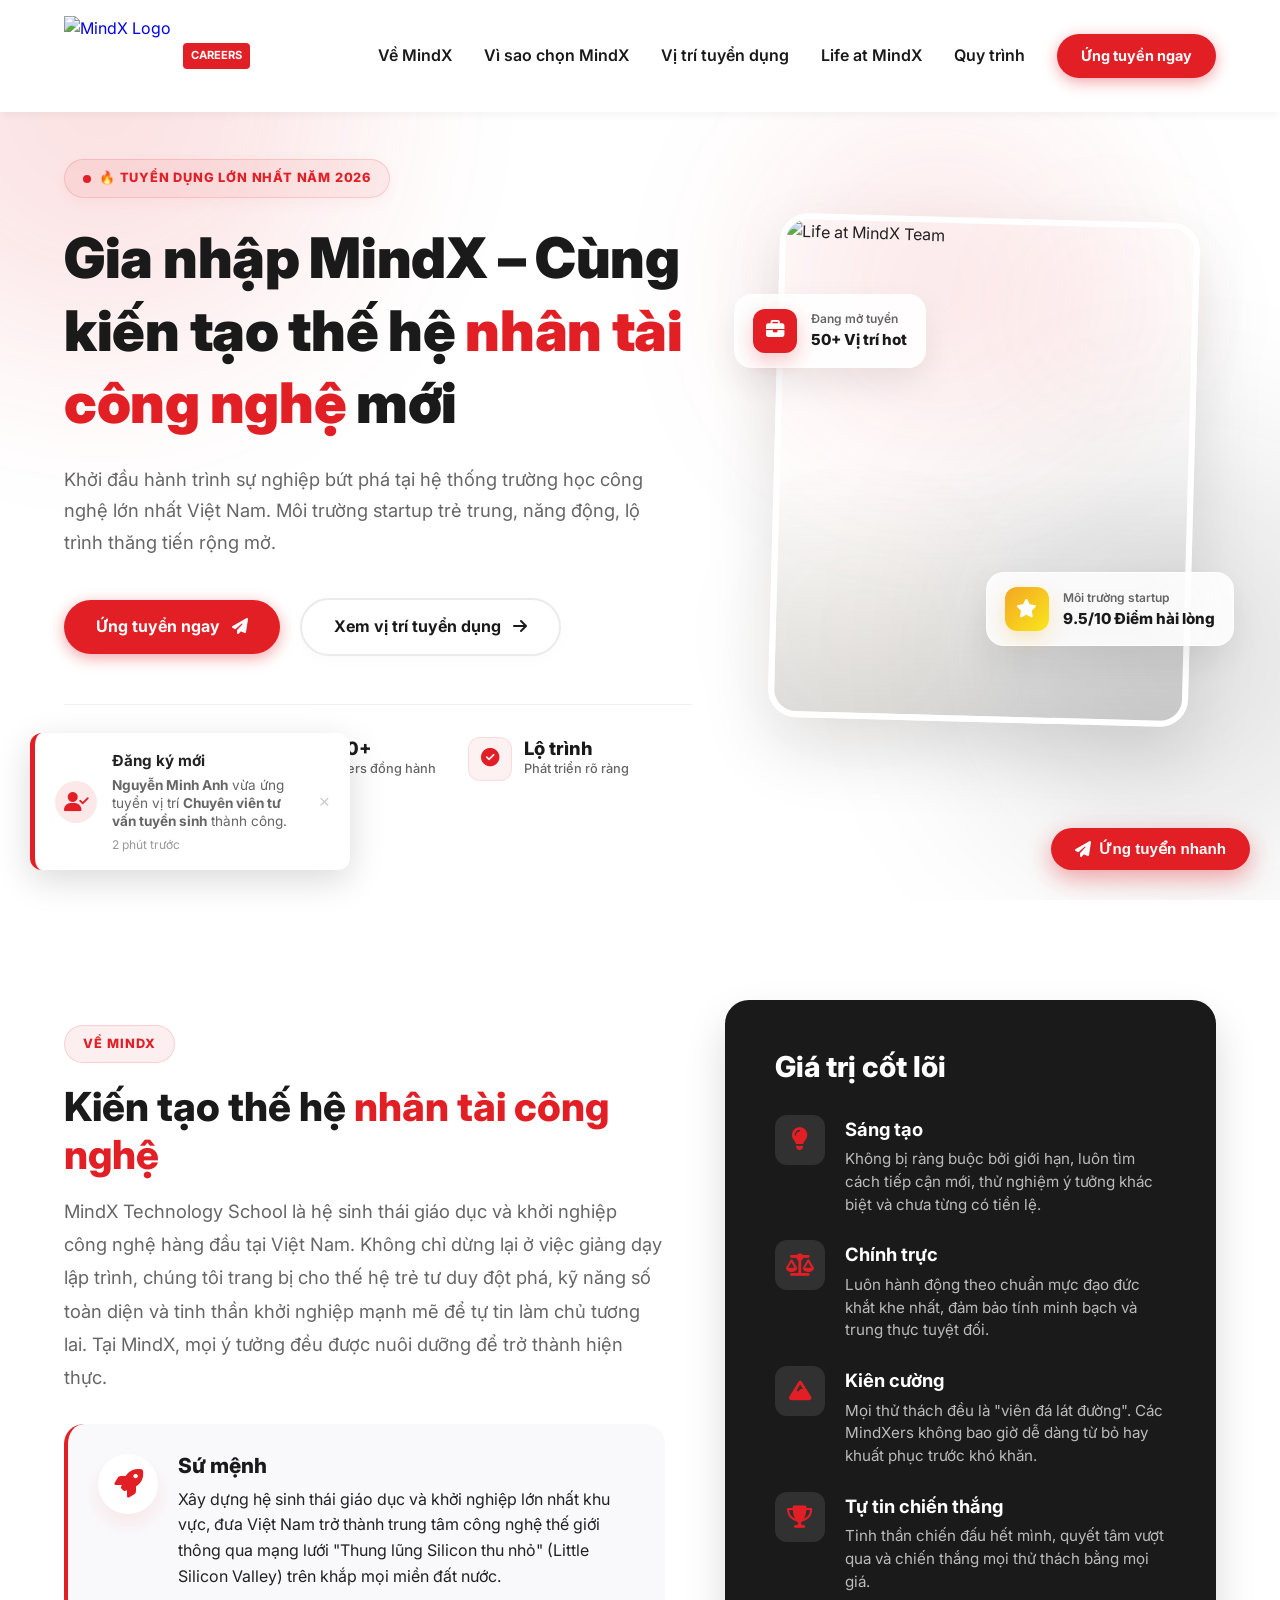
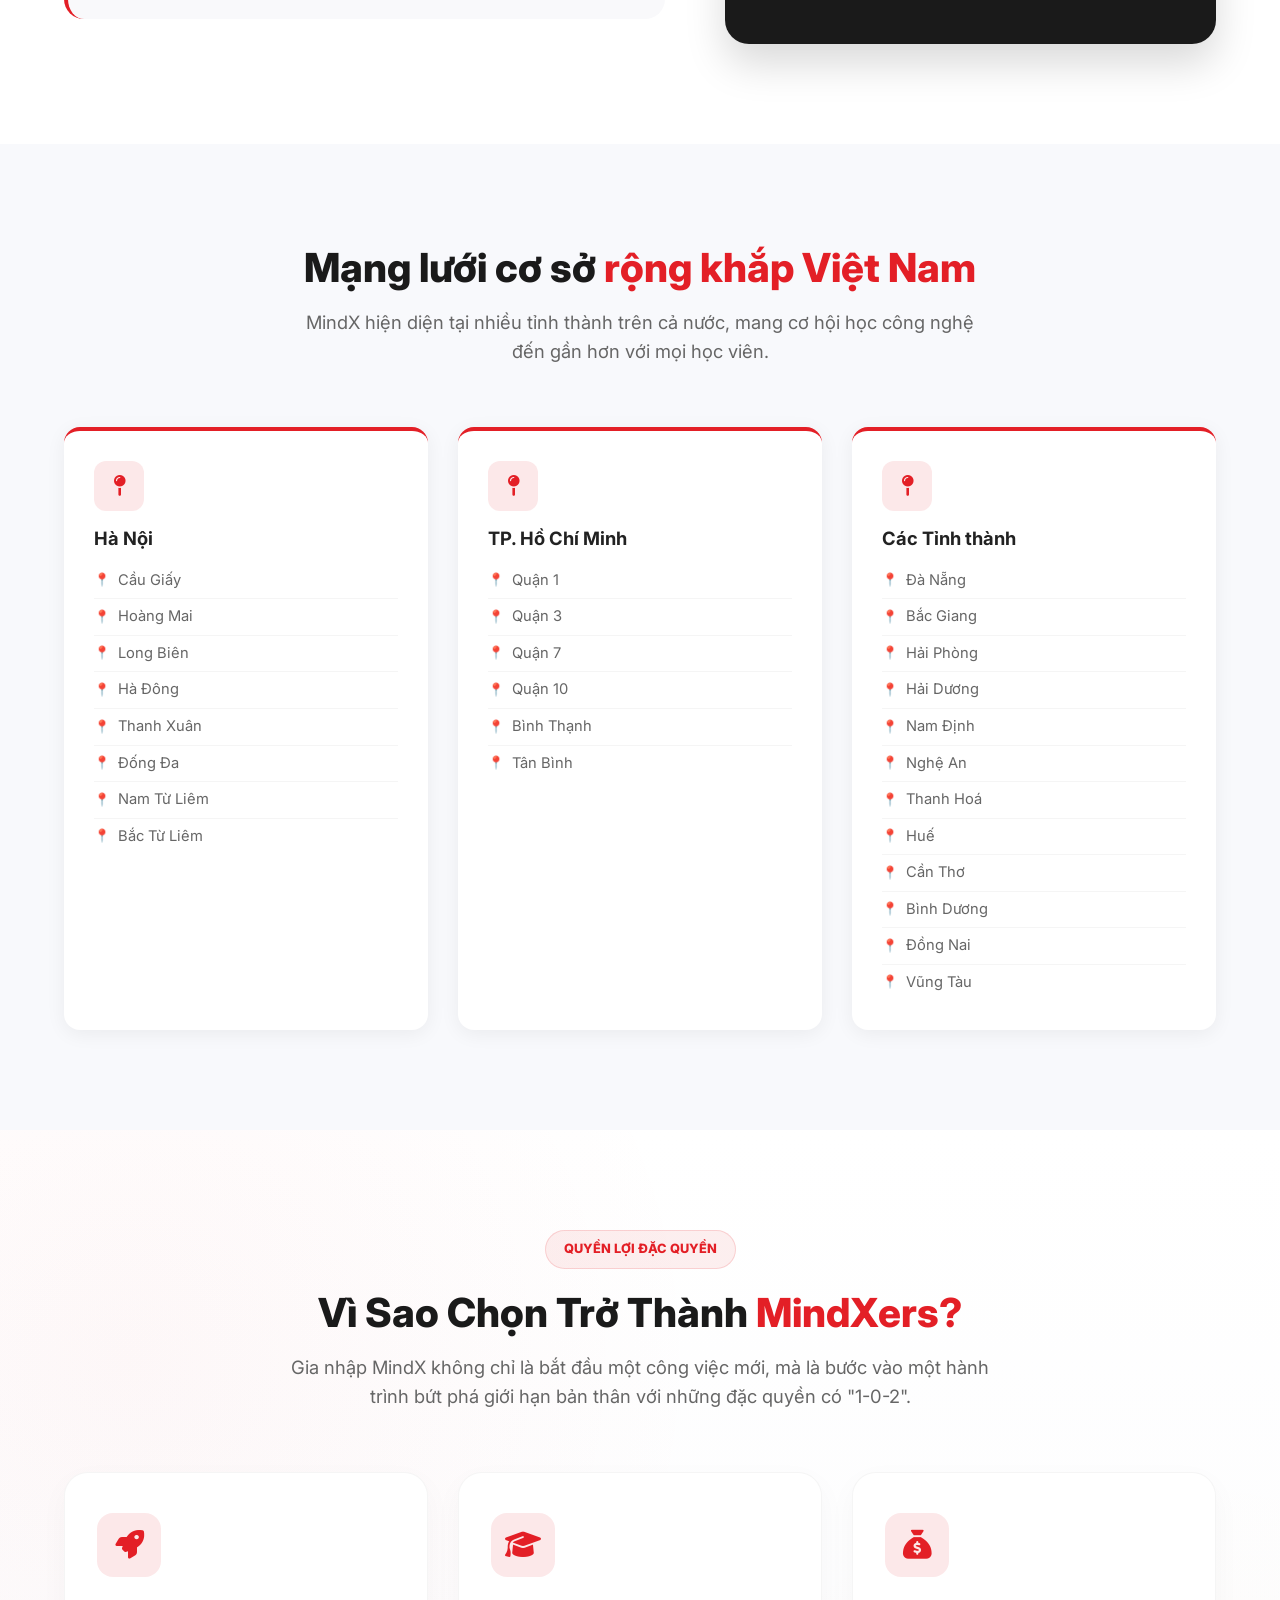
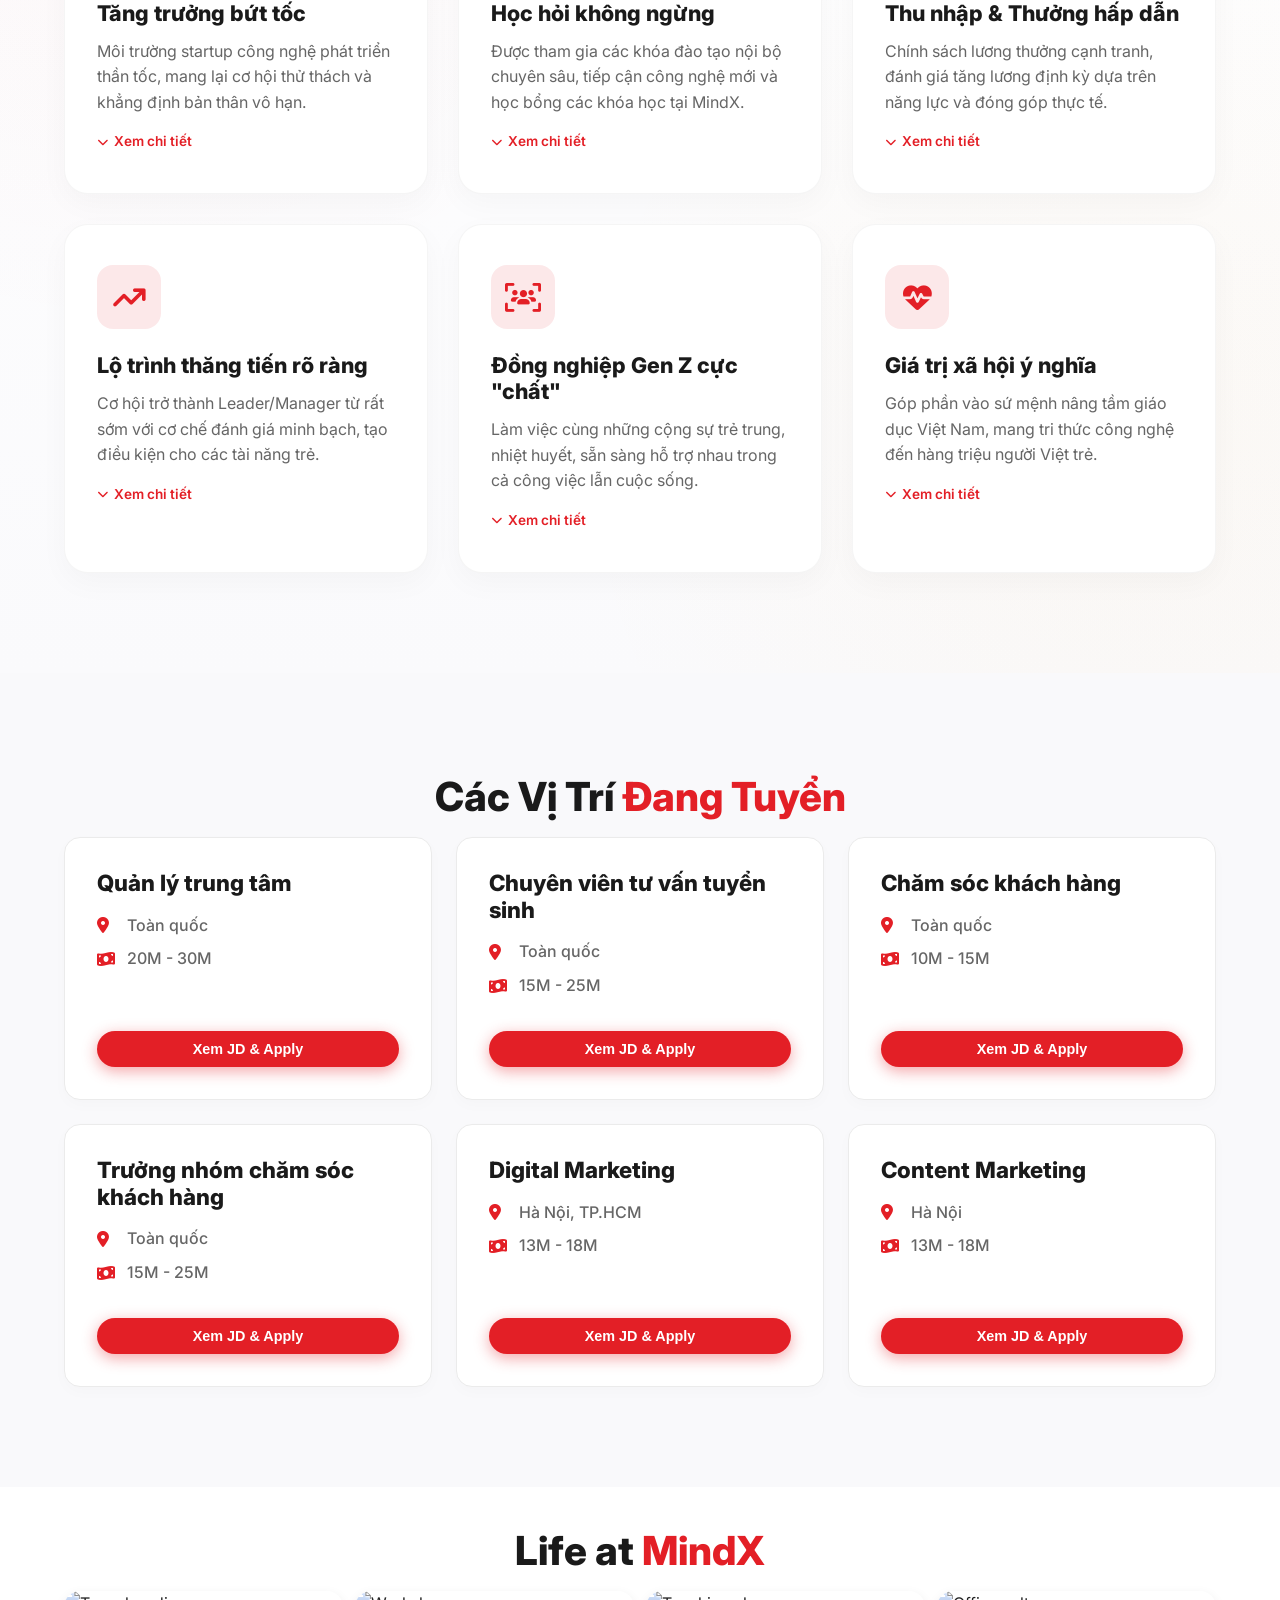
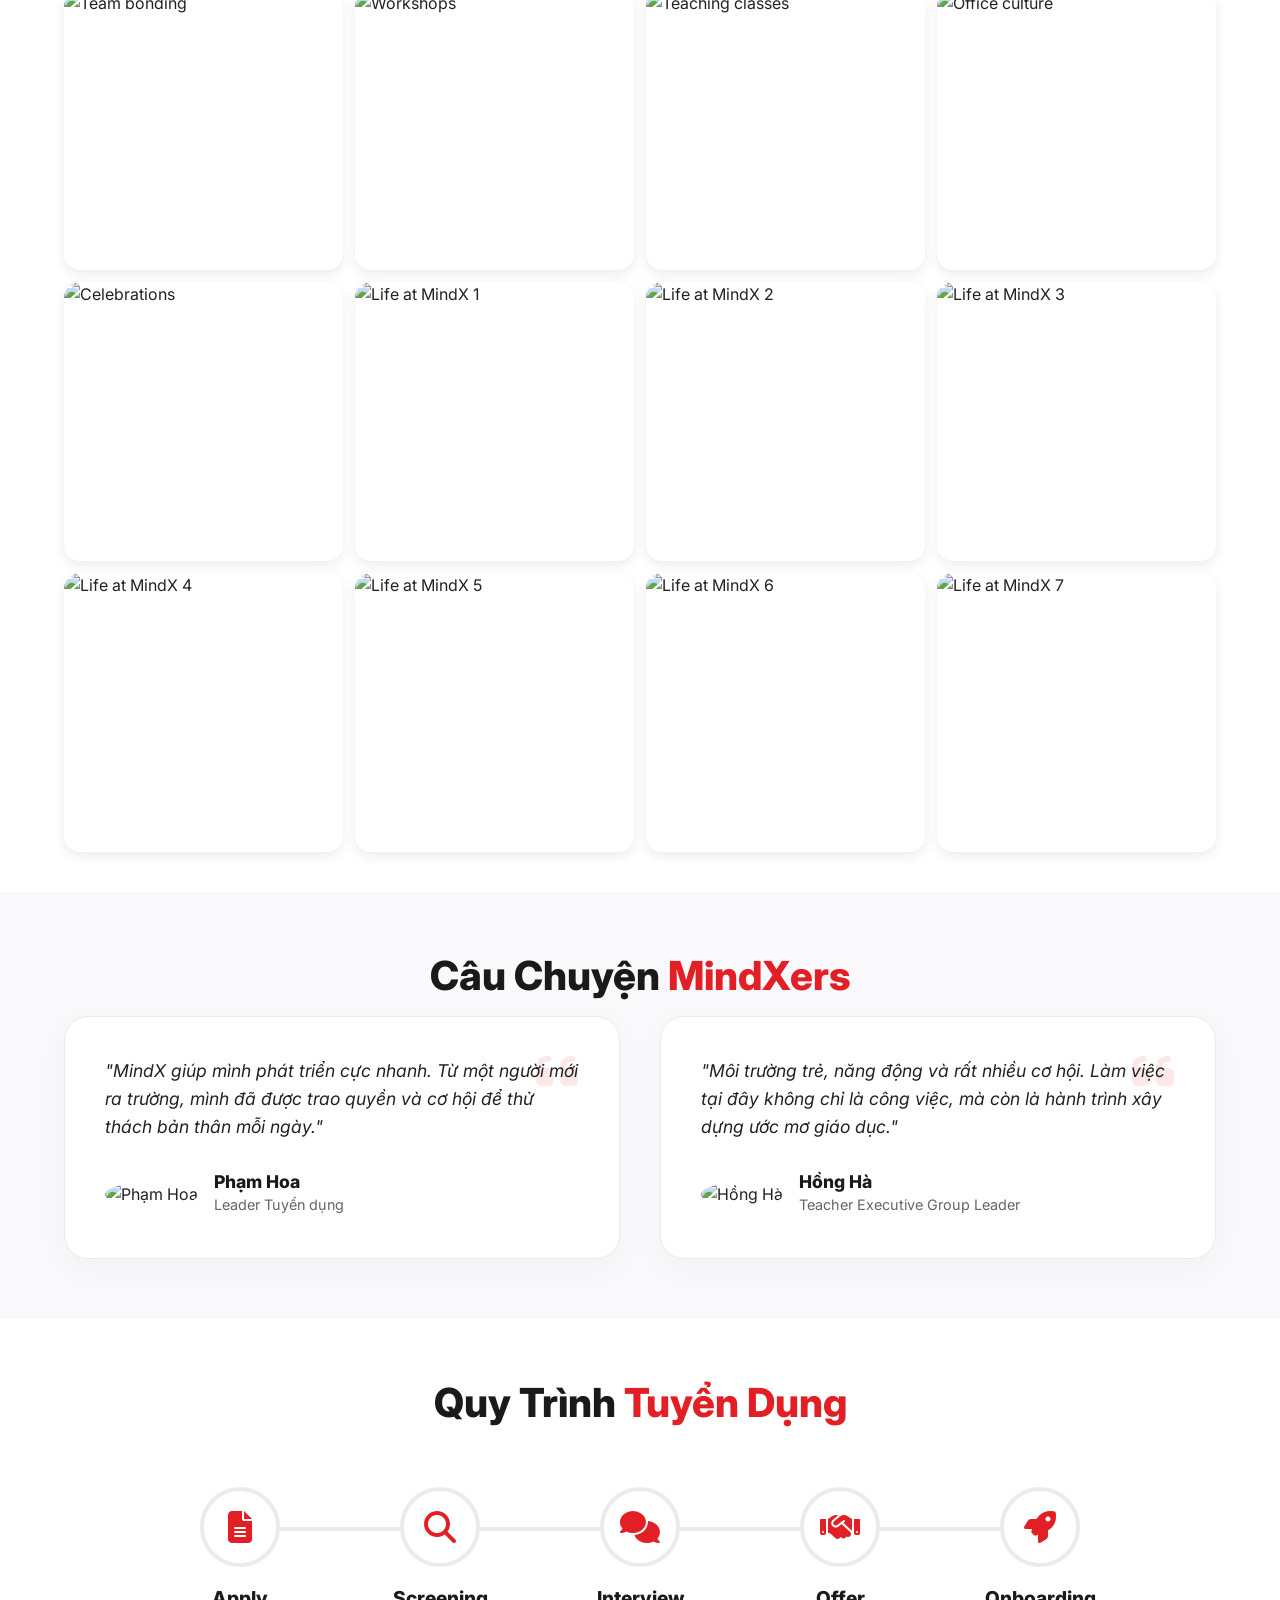
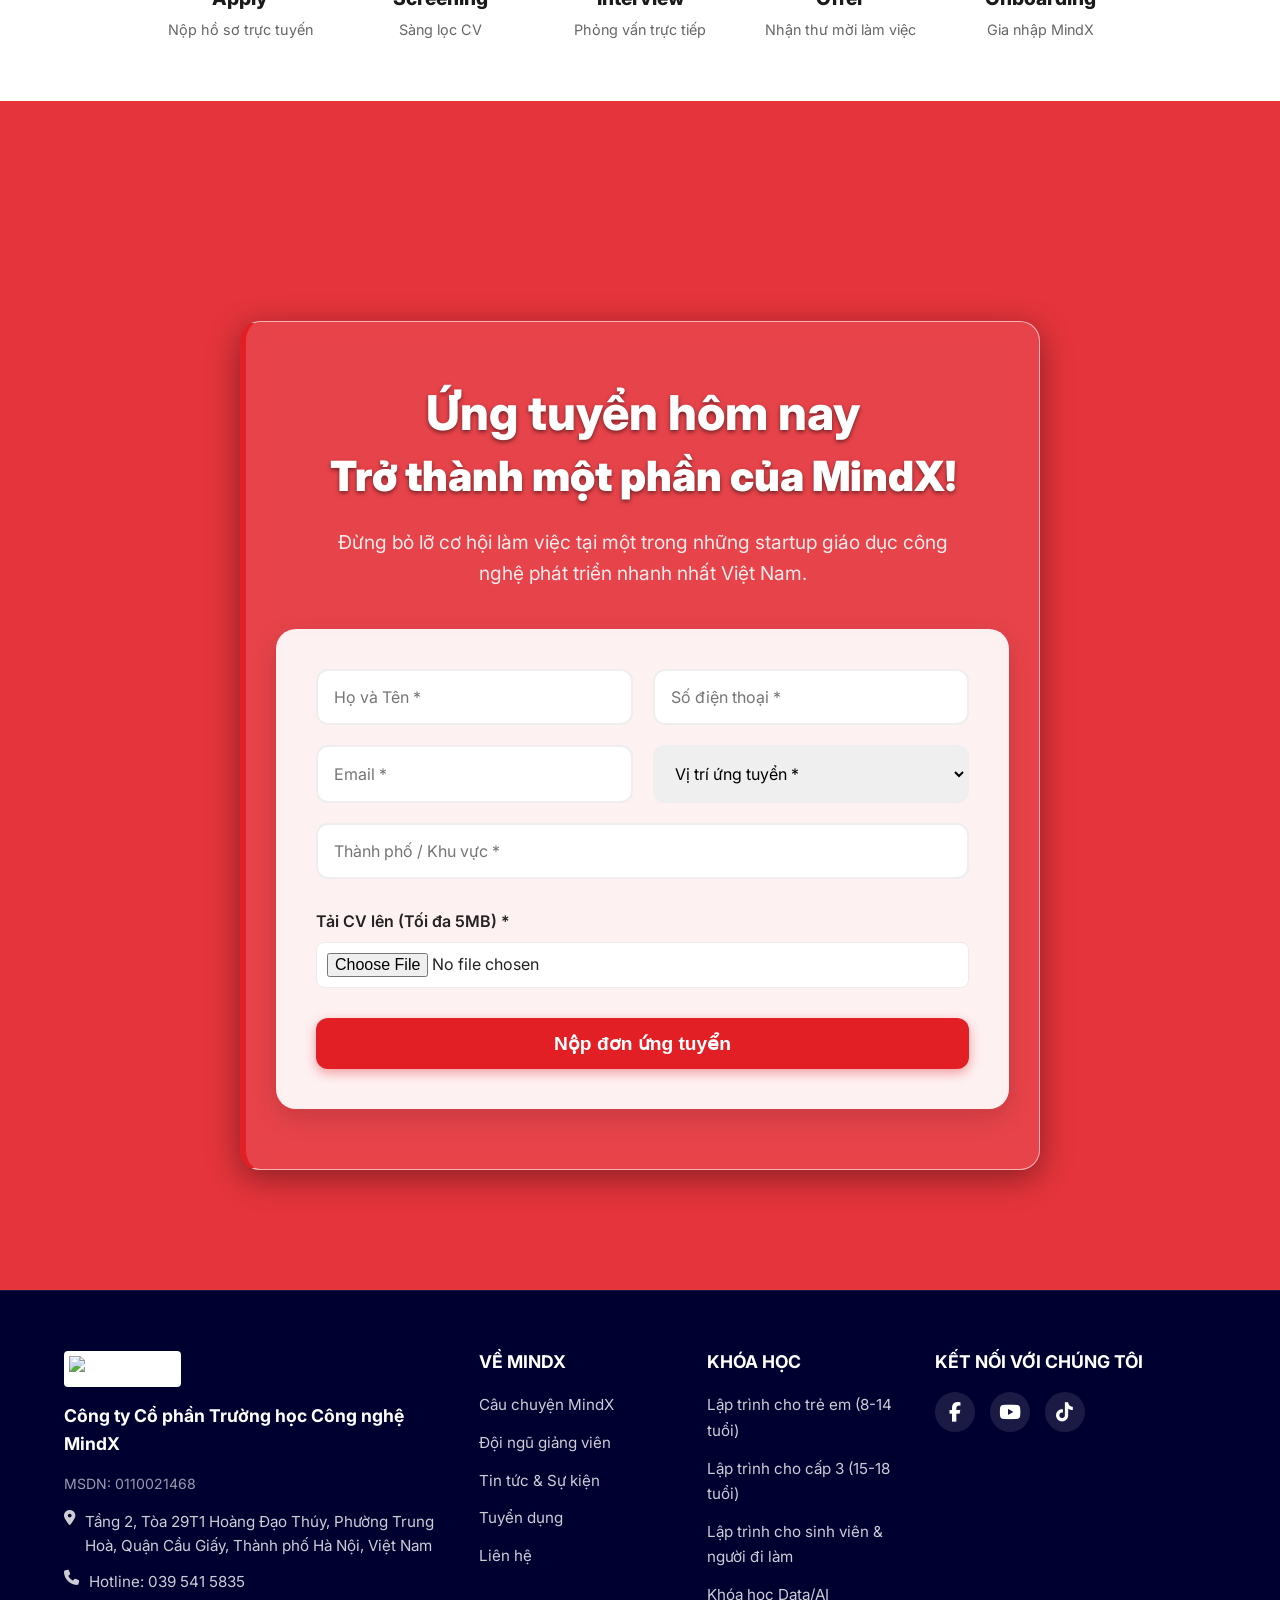
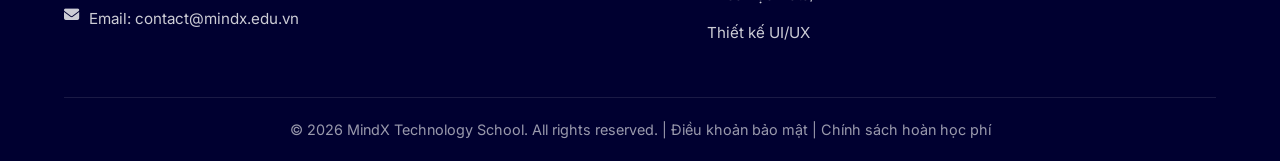
==== commit 26d01ee8: "fix: inline css and absolute image urls" ====
--- a/index.html
+++ b/index.html
@@ -10,7 +10,2288 @@
     <link href="https://fonts.googleapis.com/css2?family=Inter:wght@400;500;600;700;800;900&display=swap"
         rel="stylesheet">
     <link rel="stylesheet" href="https://cdnjs.cloudflare.com/ajax/libs/font-awesome/6.4.0/css/all.min.css">
-    <link rel="stylesheet" href="style.css">
+    <style>
+@import url('https://fonts.googleapis.com/css2?family=Inter:wght@400;500;600;700;800;900&display=swap');
+
+:root {
+    /* Brand Colors */
+    --mindx-red: #E31F26;
+    --primary-color: var(--mindx-red);
+    --mindx-black: #1A1A1A;
+    --mindx-dark-grey: #333333;
+
+    
+    /* Neutral Colors */
+    --white: #FFFFFF;
+    --light-bg: #F9F9FB;
+    --border-light: #EBEBEB;
+    --text-main: #222222;
+    --text-muted: #666666;
+    
+    /* Layout */
+    --container-width: 1200px;
+    --transition: all 0.3s ease;
+}
+
+* {
+    margin: 0;
+    padding: 0;
+    box-sizing: border-box;
+}
+
+html {
+    scroll-behavior: smooth;
+}
+
+body {
+    font-family: 'Inter', sans-serif;
+    color: var(--text-main);
+    line-height: 1.6;
+    background-color: var(--white);
+}
+
+.container {
+    max-width: var(--container-width);
+    margin: 0 auto;
+    padding: 0 24px;
+}
+
+/* Typography */
+h1, h2, h3, h4, h5, h6 {
+    font-weight: 800;
+    line-height: 1.2;
+}
+
+.section-title {
+    font-size: 2.5rem;
+    text-align: center;
+    margin-bottom: 1.5rem;
+    color: var(--mindx-black);
+}
+
+.section-title span {
+    color: var(--mindx-red);
+}
+
+.text-white {
+    color: var(--white) !important;
+}
+
+.highlight-red {
+    color: var(--mindx-red);
+}
+
+/* Buttons */
+.btn {
+    display: inline-block;
+    padding: 14px 32px;
+    border-radius: 50px;
+    font-weight: 700;
+    text-decoration: none;
+    text-align: center;
+    transition: var(--transition);
+    cursor: pointer;
+    border: none;
+    font-size: 1rem;
+}
+
+.btn-primary {
+    background-color: var(--mindx-red);
+    color: var(--white);
+    box-shadow: 0 4px 15px rgba(227, 31, 38, 0.4);
+}
+
+.btn-primary:hover {
+    background-color: var(--primary-color);
+    transform: translateY(-2px);
+    box-shadow: 0 6px 20px rgba(227, 31, 38, 0.5);
+    color: var(--white);
+}
+
+.btn-outline {
+    background-color: transparent;
+    color: var(--mindx-black);
+    border: 2px solid var(--mindx-black);
+}
+
+.btn-outline:hover {
+    background-color: var(--mindx-black);
+    color: var(--white);
+    transform: translateY(-2px);
+}
+
+.btn-sm {
+    padding: 10px 24px;
+    font-size: 0.9rem;
+}
+
+/* Pulse Animation */
+@keyframes pulse-animation {
+    0% { box-shadow: 0 0 0 0 rgba(227, 31, 38, 0.7); }
+    70% { box-shadow: 0 0 0 15px rgba(227, 31, 38, 0); }
+    100% { box-shadow: 0 0 0 0 rgba(227, 31, 38, 0); }
+}
+
+.pulse {
+    animation: pulse-animation 2s infinite;
+}
+
+/* Navbar */
+.navbar {
+    position: fixed;
+    top: 0;
+    width: 100%;
+    background-color: rgba(255, 255, 255, 0.98);
+    backdrop-filter: blur(10px);
+    z-index: 1000;
+    padding: 16px 0;
+    box-shadow: 0 2px 10px rgba(0,0,0,0.05);
+}
+
+.nav-container {
+    display: flex;
+    justify-content: space-between;
+    align-items: center;
+}
+
+.logo {
+    display: flex;
+    align-items: center;
+    text-decoration: none;
+    gap: 4px;
+}
+
+.logo-text {
+    font-size: 1.8rem;
+    font-weight: 900;
+    color: var(--mindx-black);
+    text-transform: lowercase;
+    letter-spacing: -1px;
+}
+
+.badge {
+    background-color: var(--mindx-red);
+    color: var(--white);
+    font-size: 0.7rem;
+    font-weight: 700;
+    padding: 4px 8px;
+    border-radius: 4px;
+    margin-left: 8px;
+    text-transform: uppercase;
+}
+
+.nav-links {
+    display: flex;
+    align-items: center;
+    gap: 32px;
+}
+
+.nav-links a:not(.btn) {
+    color: var(--mindx-black);
+    text-decoration: none;
+    font-weight: 600;
+    transition: var(--transition);
+}
+
+.nav-links a:not(.btn):hover {
+    color: var(--mindx-red);
+}
+
+.mobile-menu-btn {
+    display: none;
+    background: none;
+    border: none;
+    font-size: 1.5rem;
+    color: var(--mindx-black);
+    cursor: pointer;
+}
+
+/* Hero Section */
+.hero {
+    position: relative;
+    min-height: 100vh;
+    display: flex;
+    align-items: center;
+    background: linear-gradient(135deg, rgba(255, 255, 255, 0.94) 30%, rgba(255, 255, 255, 0.8) 100%), url('fvn1jwyNVGfj28V9IfMSsN93bNg (1).avif') center/cover no-repeat;
+    overflow: hidden;
+    padding: 120px 0 80px;
+}
+
+.hero-bg-animated {
+    position: absolute;
+    top: 0; left: 0; width: 100%; height: 100%;
+    pointer-events: none;
+    z-index: 1;
+}
+
+.shape {
+    position: absolute;
+    border-radius: 50%;
+    filter: blur(100px);
+    opacity: 0.12;
+    animation: float 12s infinite alternate;
+}
+
+.shape-1 {
+    width: 500px; height: 500px;
+    background-color: var(--mindx-red);
+    top: -150px; left: -150px;
+}
+.shape-2 {
+    width: 400px; height: 400px;
+    background-color: var(--mindx-black);
+    bottom: 5%; right: -100px;
+    animation-delay: -6s;
+}
+.shape-3 {
+    width: 300px; height: 300px;
+    background-color: var(--mindx-red);
+    top: 15%; right: 15%;
+    animation-delay: -3s;
+}
+
+@keyframes float {
+    0% { transform: translateY(0) scale(1); }
+    100% { transform: translateY(40px) scale(1.15); }
+}
+
+/* New Hero Grid Layout */
+.hero-container {
+    position: relative;
+    z-index: 2;
+    width: 100%;
+}
+
+.hero-grid {
+    display: grid;
+    grid-template-columns: 1.15fr 0.85fr;
+    gap: 60px;
+    align-items: center;
+}
+
+/* Left Column Styling */
+.hero-left {
+    text-align: left;
+    animation: slideUpFade 0.8s cubic-bezier(0.16, 1, 0.3, 1) forwards;
+}
+
+.hero-badge {
+    display: inline-flex;
+    align-items: center;
+    gap: 8px;
+    background: rgba(227, 31, 38, 0.07);
+    color: var(--mindx-red);
+    padding: 8px 18px;
+    border-radius: 100px;
+    font-size: 0.8rem;
+    font-weight: 800;
+    letter-spacing: 0.8px;
+    margin-bottom: 24px;
+    border: 1px solid rgba(227, 31, 38, 0.15);
+    box-shadow: 0 4px 15px rgba(227, 31, 38, 0.05);
+}
+
+.pulse-dot {
+    width: 8px;
+    height: 8px;
+    background-color: var(--mindx-red);
+    border-radius: 50%;
+    display: inline-block;
+    animation: dot-pulse 1.5s infinite;
+}
+
+@keyframes dot-pulse {
+    0% { transform: scale(0.85); opacity: 0.5; box-shadow: 0 0 0 0 rgba(227, 31, 38, 0.7); }
+    70% { transform: scale(1.15); opacity: 1; box-shadow: 0 0 0 8px rgba(227, 31, 38, 0); }
+    100% { transform: scale(0.85); opacity: 0.5; box-shadow: 0 0 0 0 rgba(227, 31, 38, 0); }
+}
+
+.hero-title {
+    color: var(--mindx-black);
+    font-size: 3.5rem;
+    margin-bottom: 24px;
+    line-height: 1.3;
+    letter-spacing: -0.3px;
+    font-weight: 900;
+}
+
+.gradient-text {
+    color: var(--primary-color);
+}
+
+.hero-subtitle {
+    color: var(--text-muted);
+    font-size: 1.15rem;
+    margin-bottom: 40px;
+    line-height: 1.7;
+    max-width: 95%;
+}
+
+.hero-buttons {
+    display: flex;
+    justify-content: flex-start;
+    align-items: center;
+    gap: 20px;
+}
+
+/* Secondary Button design */
+.btn-secondary {
+    background-color: transparent;
+    color: var(--mindx-black);
+    border: 2px solid var(--border-light);
+    box-shadow: 0 4px 15px rgba(0, 0, 0, 0.02);
+}
+
+.btn-secondary:hover {
+    background-color: var(--mindx-black);
+    color: var(--white);
+    border-color: var(--mindx-black);
+    transform: translateY(-2px);
+    box-shadow: 0 6px 20px rgba(26, 26, 26, 0.15);
+}
+
+/* Trust Badges Styling */
+.hero-trust-badges {
+    display: flex;
+    gap: 32px;
+    margin-top: 48px;
+    padding-top: 32px;
+    border-top: 1px solid rgba(0, 0, 0, 0.06);
+}
+
+.trust-item {
+    display: flex;
+    align-items: center;
+    gap: 12px;
+}
+
+.trust-icon {
+    width: 44px;
+    height: 44px;
+    border-radius: 12px;
+    background: rgba(227, 31, 38, 0.06);
+    color: var(--mindx-red);
+    display: flex;
+    align-items: center;
+    justify-content: center;
+    font-size: 1.15rem;
+    border: 1px solid rgba(227, 31, 38, 0.1);
+}
+
+.trust-info {
+    display: flex;
+    flex-direction: column;
+}
+
+.trust-info strong {
+    font-size: 1.15rem;
+    color: var(--mindx-black);
+    font-weight: 800;
+    line-height: 1.2;
+}
+
+.trust-info span {
+    font-size: 0.8rem;
+    color: var(--text-muted);
+    font-weight: 500;
+}
+
+/* Right Column Visual Styling */
+.hero-right {
+    position: relative;
+    display: flex;
+    justify-content: center;
+    align-items: center;
+    animation: slideUpFade 1s cubic-bezier(0.16, 1, 0.3, 1) 0.2s forwards;
+    opacity: 0;
+}
+
+.hero-visual {
+    position: relative;
+    width: 100%;
+    max-width: 420px;
+    aspect-ratio: 4 / 4.8;
+}
+
+.image-wrapper {
+    width: 100%;
+    height: 100%;
+    border-radius: 28px;
+    overflow: hidden;
+    box-shadow: 0 30px 70px rgba(0, 0, 0, 0.12);
+    border: 6px solid var(--white);
+    position: relative;
+    z-index: 2;
+    transform: rotate(1.5deg);
+    transition: var(--transition);
+}
+
+.image-wrapper:hover {
+    transform: rotate(0deg) scale(1.02);
+}
+
+.hero-image {
+    width: 100%;
+    height: 100%;
+    object-fit: cover;
+}
+
+.image-overlay {
+    position: absolute;
+    top: 0; left: 0; right: 0; bottom: 0;
+    background: linear-gradient(to top, rgba(26, 26, 26, 0.15) 0%, transparent 50%);
+    z-index: 3;
+}
+
+/* Floating Cards design */
+.floating-card {
+    position: absolute;
+    display: flex;
+    align-items: center;
+    gap: 14px;
+    background: rgba(255, 255, 255, 0.88);
+    backdrop-filter: blur(20px);
+    -webkit-backdrop-filter: blur(20px);
+    border: 1px solid rgba(255, 255, 255, 0.7);
+    border-radius: 18px;
+    padding: 14px 18px;
+    box-shadow: 0 15px 35px rgba(0, 0, 0, 0.08);
+    z-index: 4;
+    transition: var(--transition);
+}
+
+.floating-card:hover {
+    transform: translateY(-5px) scale(1.03);
+    box-shadow: 0 20px 45px rgba(0, 0, 0, 0.12);
+}
+
+.card-top {
+    top: 15%;
+    left: -40px;
+    animation: float-slow 5s ease-in-out infinite alternate;
+}
+
+.card-bottom {
+    bottom: 15%;
+    right: -40px;
+    animation: float-slow 5s ease-in-out infinite alternate-reverse;
+    animation-delay: 0.8s;
+}
+
+@keyframes float-slow {
+    0% { transform: translateY(0); }
+    100% { transform: translateY(-12px); }
+}
+
+.floating-card-icon {
+    width: 44px;
+    height: 44px;
+    border-radius: 12px;
+    display: flex;
+    align-items: center;
+    justify-content: center;
+    font-size: 1.15rem;
+    color: var(--white);
+}
+
+.badge-red {
+    background: var(--primary-color);
+    box-shadow: 0 8px 20px rgba(227, 31, 38, 0.25);
+}
+
+.badge-gold {
+    background: linear-gradient(135deg, #F5A623 0%, #F8E71C 100%);
+    box-shadow: 0 8px 20px rgba(245, 166, 35, 0.25);
+}
+
+.floating-card-info {
+    display: flex;
+    flex-direction: column;
+}
+
+.card-label {
+    font-size: 0.75rem;
+    color: var(--text-muted);
+    font-weight: 600;
+}
+
+.card-value {
+    font-size: 0.95rem;
+    color: var(--mindx-black);
+    font-weight: 800;
+}
+
+/* Background Decorative Circles */
+.deco-circle {
+    position: absolute;
+    border-radius: 50%;
+    filter: blur(60px);
+    z-index: 1;
+    opacity: 0.35;
+}
+
+.circle-1 {
+    width: 250px;
+    height: 250px;
+    background: radial-gradient(circle, rgba(227,31,38,0.2) 0%, transparent 70%);
+    top: -30px;
+    right: -40px;
+}
+
+.circle-2 {
+    width: 280px;
+    height: 280px;
+    background: radial-gradient(circle, rgba(245,166,35,0.18) 0%, transparent 70%);
+    bottom: -50px;
+    left: -50px;
+}
+
+/* Existing slideUpFade Keyframe from previous code (defined in styles but kept here for clarity if missing) */
+@keyframes slideUpFade {
+    from { opacity: 0; transform: translateY(40px); }
+    to { opacity: 1; transform: translateY(0); }
+}
+
+/* Kept for Section 7 compatibility */
+.glass-panel {
+    max-width: 650px;
+    margin-top: 100px;
+    animation: slideUpFade 1s cubic-bezier(0.16, 1, 0.3, 1) forwards;
+    background: linear-gradient(135deg, rgba(255, 255, 255, 0.95) 0%, rgba(255, 255, 255, 0.75) 100%);
+    backdrop-filter: blur(25px);
+    -webkit-backdrop-filter: blur(25px);
+    border: 1px solid rgba(255, 255, 255, 0.6);
+    border-left: 6px solid var(--mindx-red);
+    border-radius: 24px;
+    padding: 60px 50px;
+    box-shadow: 0 40px 80px rgba(0,0,0,0.15), inset 0 0 0 1px rgba(255,255,255,0.5);
+}
+
+/* Advanced Why Join Section */
+.why-join {
+    padding: 100px 0;
+    background: linear-gradient(180deg, var(--white) 0%, #FAFAFC 100%);
+    position: relative;
+    overflow: hidden;
+}
+
+.why-join-bg {
+    position: absolute;
+    top: 0; left: 0; width: 100%; height: 100%;
+    background-image: radial-gradient(circle at 10% 20%, rgba(227, 31, 38, 0.03) 0%, transparent 40%),
+                      radial-gradient(circle at 90% 80%, rgba(245, 166, 35, 0.04) 0%, transparent 40%);
+    z-index: 0;
+}
+
+.relative-z {
+    position: relative;
+    z-index: 1;
+}
+
+.section-header {
+    margin-bottom: 60px;
+}
+.text-center { text-align: center; }
+.mx-auto { margin-left: auto; margin-right: auto; }
+
+.section-subtitle {
+    max-width: 700px;
+    margin: 0 auto;
+    color: var(--text-muted);
+    font-size: 1.15rem;
+    line-height: 1.6;
+}
+
+.features-grid-advanced {
+    display: grid;
+    grid-template-columns: repeat(auto-fit, minmax(320px, 1fr));
+    gap: 30px;
+}
+
+.feature-card-pro {
+    background: var(--white);
+    border-radius: 24px;
+    padding: 40px 32px;
+    box-shadow: 0 10px 30px rgba(0,0,0,0.03);
+    border: 1px solid rgba(0,0,0,0.04);
+    transition: all 0.4s cubic-bezier(0.16, 1, 0.3, 1);
+    position: relative;
+    overflow: hidden;
+    z-index: 1;
+}
+
+.feature-card-pro::before {
+    content: '';
+    position: absolute;
+    top: 0; left: 0; width: 100%; height: 0;
+    background: linear-gradient(135deg, rgba(227, 31, 38, 0.05) 0%, transparent 100%);
+    transition: height 0.4s ease;
+    z-index: -1;
+}
+
+.feature-card-pro:hover {
+    transform: translateY(-8px);
+    box-shadow: 0 20px 40px rgba(0,0,0,0.08);
+    border-color: rgba(227, 31, 38, 0.2);
+}
+
+.feature-card-pro:hover::before {
+    height: 100%;
+}
+
+.feature-icon-pro {
+    width: 64px;
+    height: 64px;
+    border-radius: 16px;
+    display: flex;
+    align-items: center;
+    justify-content: center;
+    font-size: 1.8rem;
+    margin-bottom: 24px;
+    transition: transform 0.4s cubic-bezier(0.175, 0.885, 0.32, 1.275);
+}
+
+.feature-card-pro:hover .feature-icon-pro {
+    transform: scale(1.1) rotate(5deg);
+}
+
+.feature-card-pro h3 {
+    font-size: 1.35rem;
+    color: var(--mindx-black);
+    margin-bottom: 12px;
+}
+
+.feature-card-pro p {
+    color: var(--text-muted);
+    font-size: 1rem;
+    line-height: 1.6;
+}
+
+/* Specific Card Colors */
+.card-red .feature-icon-pro,
+.card-blue .feature-icon-pro,
+.card-yellow .feature-icon-pro,
+.card-green .feature-icon-pro,
+.card-purple .feature-icon-pro,
+.card-orange .feature-icon-pro { 
+    background: rgba(227, 31, 38, 0.1); 
+    color: var(--primary-color); 
+}
+
+/* Positions Section */
+.positions {
+    padding: 100px 0;
+    background: var(--light-bg);
+    position: relative;
+}
+
+.jobs-grid {
+    display: grid;
+    grid-template-columns: repeat(auto-fit, minmax(320px, 1fr));
+    gap: 24px;
+}
+
+.job-card {
+    background: var(--white);
+    border: 1px solid var(--border-light);
+    border-radius: 16px;
+    padding: 32px;
+    display: flex;
+    flex-direction: column;
+    justify-content: space-between;
+    gap: 24px;
+    transition: var(--transition);
+    box-shadow: 0 5px 15px rgba(0,0,0,0.02);
+}
+
+.job-card:hover {
+    background: var(--white);
+    transform: translateY(-5px);
+    border-color: var(--mindx-red);
+    box-shadow: 0 15px 30px rgba(227,31,38,0.1);
+}
+
+.job-info h3 {
+    color: var(--mindx-black);
+    font-size: 1.4rem;
+    margin-bottom: 16px;
+}
+
+.job-meta {
+    color: var(--text-muted);
+    margin-bottom: 8px;
+    display: flex;
+    align-items: center;
+    gap: 10px;
+    font-weight: 500;
+}
+
+.job-meta i {
+    color: var(--mindx-red);
+    width: 20px;
+}
+
+.section-title {
+    font-size: 2.5rem;
+    text-align: center;
+    margin-bottom: 1rem;
+    color: var(--mindx-black);
+}
+
+/* Life Section */
+.life {
+    padding: 40px 0;
+    background-color: var(--white);
+}
+
+.gallery {
+    display: grid;
+    grid-template-columns: repeat(auto-fill, minmax(250px, 1fr));
+    grid-template-rows: repeat(3, 1fr);
+    gap: 12px;
+    margin-top: 10px;
+    grid-auto-flow: dense;
+}
+
+.gallery-item {
+    position: relative;
+    overflow: hidden;
+    border-radius: 16px;
+    cursor: pointer;
+    aspect-ratio: 1 / 1;
+    box-shadow: 0 4px 12px rgba(0,0,0,0.08);
+    transition: transform var(--transition), box-shadow var(--transition);
+}
+    aspect-ratio: 1 / 1;
+    box-shadow: 0 4px 12px rgba(0,0,0,0.08);
+    transition: transform var(--transition), box-shadow var(--transition);
+}
+
+.gallery-item:last-child { margin-right: 0; }
+
+.gallery-item:hover {
+    transform: scale(1.05);
+    box-shadow: 0 8px 20px rgba(0,0,0,0.12);
+}
+
+.crop-left {
+    object-fit: cover;
+    object-position: left center;
+}
+
+/* Update gallery images for better focus */
+.gallery-item[data-caption="Workshops"] img {
+    object-position: left center;
+}
+.gallery-item[data-caption="Team bonding"] img {
+    object-position: center;
+}
+.gallery-item[data-caption="Teaching classes"] img {
+    object-position: center;
+}
+.gallery-item[data-caption="Office culture"] img {
+    object-position: center;
+}
+.gallery-item[data-caption="Celebrations"] img {
+    object-position: center;
+}
+.gallery-item[data-caption="Life at MindX 1"] img {
+    object-position: center;
+}
+.gallery-item[data-caption="Life at MindX 2"] img {
+    object-position: center;
+}
+.gallery-item[data-caption="Life at MindX 3"] img {
+    object-position: center;
+}
+.gallery-item[data-caption="Life at MindX 4"] img {
+    object-position: center;
+}
+
+.gallery-item img {
+    width: 100%;
+    height: 100%;
+    object-fit: cover;
+    object-position: center;
+    transition: transform 0.5s ease;
+    image-rendering: -webkit-optimize-contrast;
+    image-rendering: crisp-edges;
+}
+
+.gallery-item:hover img {
+    transform: scale(1.12);
+}
+
+.gallery-item::before {
+    content: '';
+    position: absolute;
+    inset: 0;
+    background: rgba(0,0,0,0.15);
+    opacity: 0;
+    transition: opacity 0.3s ease;
+    border-radius: inherit;
+    z-index: 1;
+}
+
+.gallery-item:hover::before {
+    opacity: 1;
+}
+
+
+.gallery-item:hover img {
+    transform: scale(1.12);
+}
+
+.gallery-item::after {
+    content: attr(data-caption);
+    position: absolute;
+    bottom: 0;
+    left: 0;
+    width: 100%;
+    background: rgba(0, 0, 0, 0.6);
+    color: var(--white);
+    padding: 12px 16px;
+    font-size: 0.9rem;
+    opacity: 0;
+    transition: opacity 0.3s ease;
+    text-align: left;
+    box-sizing: border-box;
+}
+
+.gallery-item:hover::after {
+    opacity: 1;
+}
+
+/* Existing gallery-item specific spans keep their grid placement */
+/* Removed custom span rules for uniform 3-row grid */
+/* Testimonials */
+.testimonials {
+    padding: 60px 0;
+    background: var(--light-bg);
+}
+
+.testimonial-cards {
+    display: grid;
+    grid-template-columns: repeat(auto-fit, minmax(400px, 1fr));
+    gap: 40px;
+}
+
+.testimonial-card {
+    background: var(--white);
+    padding: 40px;
+    border-radius: 24px;
+    box-shadow: 0 10px 30px rgba(0,0,0,0.03);
+    position: relative;
+    border: 1px solid var(--border-light);
+}
+
+.quote-icon {
+    font-size: 3rem;
+    color: rgba(227, 31, 38, 0.1);
+    position: absolute;
+    top: 30px;
+    right: 40px;
+}
+
+.quote {
+    font-size: 1.1rem;
+    font-style: italic;
+    color: var(--text-main);
+    margin-bottom: 30px;
+    position: relative;
+    z-index: 2;
+}
+
+.author {
+    display: flex;
+    align-items: center;
+    gap: 16px;
+}
+
+.author-avatar img {
+    width: 60px;
+    height: 60px;
+    border-radius: 50%;
+    object-fit: cover;
+}
+
+.author-info h4 {
+    color: var(--mindx-black);
+    font-size: 1.1rem;
+}
+
+.author-info span {
+    color: var(--text-muted);
+    font-size: 0.9rem;
+}
+
+/* Process Timeline */
+.process {
+    padding: 60px 0;
+    background: var(--white);
+    text-align: center;
+}
+
+.timeline {
+    display: flex;
+    justify-content: space-between;
+    align-items: flex-start;
+    position: relative;
+    max-width: 1000px;
+    margin: 60px auto 0;
+}
+
+.timeline::before {
+    content: '';
+    position: absolute;
+    top: 40px;
+    left: 10%;
+    right: 10%;
+    height: 4px;
+    background: var(--border-light);
+    z-index: 1;
+}
+
+.timeline-step {
+    position: relative;
+    z-index: 2;
+    flex: 1;
+    text-align: center;
+}
+
+.step-icon {
+    width: 80px;
+    height: 80px;
+    background: var(--white);
+    border: 4px solid var(--border-light);
+    border-radius: 50%;
+    margin: 0 auto 20px;
+    display: flex;
+    align-items: center;
+    justify-content: center;
+    font-size: 2rem;
+    color: var(--mindx-red);
+    transition: var(--transition);
+}
+
+.timeline-step:hover .step-icon {
+    background: var(--mindx-red);
+    border-color: var(--mindx-red);
+    color: var(--white);
+    transform: scale(1.1);
+}
+
+.timeline-step h4 {
+    color: var(--mindx-black);
+    font-size: 1.2rem;
+    margin-bottom: 8px;
+}
+
+.timeline-step p {
+    color: var(--text-muted);
+    font-size: 0.9rem;
+}
+
+/* Final CTA */
+.final-cta {
+    padding: 120px 0;
+    background: none;
+    position: relative;
+    overflow: hidden;
+}
+
+.final-cta::before {
+    content: '';
+    position: absolute;
+    inset: 0;
+    background: rgba(227, 31, 38, 0.9); /* MindX Red overlay */
+    pointer-events: none;
+    z-index: 1;
+}
+
+.final-cta::after {
+    content: '';
+    position: absolute;
+    inset: 0;
+    background: url("https://mindxtuyendung.com/h.jpg") center/cover fixed;
+    filter: blur(8px);
+    z-index: 0;
+}
+
+.cta-container {
+    position: relative;
+    z-index: 2;
+    max-width: 800px;
+    text-align: center;
+    background: rgba(255,255,255,0.08);
+    backdrop-filter: blur(12px);
+    border-radius: 20px;
+    padding: 60px 30px;
+    box-shadow: 0 8px 32px rgba(0,0,0,0.4);
+}
+
+.cta-container h2 {
+    color: var(--mindx-red);
+    font-size: 3rem;
+    margin-bottom: 24px;
+    text-shadow: 0 2px 4px rgba(0,0,0,0.5);
+}
+
+.cta-container p {
+    color: rgba(255, 255, 255, 0.9);
+    font-size: 1.2rem;
+    margin-bottom: 40px;
+}
+
+.apply-form {
+    background: rgba(255,255,255,0.92);
+    backdrop-filter: blur(6px);
+    padding: 40px;
+    border-radius: 20px;
+    text-align: left;
+    position: relative;
+    z-index: 3;
+    box-shadow: 0 8px 24px rgba(0,0,0,0.15);
+}
+
+.form-grid {
+    display: grid;
+    grid-template-columns: 1fr 1fr;
+    gap: 20px;
+    margin-bottom: 30px;
+}
+
+.form-grid input, .form-grid select {
+    width: 100%;
+    padding: 16px;
+    border: 2px solid #EEE;
+    border-radius: 12px;
+    font-family: inherit;
+    font-size: 1rem;
+    transition: var(--transition);
+}
+
+.form-grid input:focus, .form-grid select:focus {
+    outline: none;
+    border-color: var(--mindx-red);
+}
+
+.full-width {
+    grid-column: 1 / -1;
+}
+
+.apply-form button {
+    width: 100%;
+    font-size: 1.2rem;
+    background: var(--mindx-red);
+    color: var(--white);
+    border: none;
+    border-radius: 12px;
+    padding: 14px 0;
+    box-shadow: 0 4px 12px rgba(227,31,38,0.4);
+    transition: transform 0.2s ease, box-shadow 0.2s ease;
+}
+.apply-form button:hover {
+    transform: translateY(-3px);
+    box-shadow: 0 6px 18px rgba(255,111,97,0.6);
+}
+.apply-form button:active {
+    transform: translateY(1px);
+}
+
+@keyframes pulseBtn {
+    0% { box-shadow: 0 0 0 0 rgba(255,111,97,0.5); }
+    70% { box-shadow: 0 0 0 10px rgba(255,111,97,0); }
+    100% { box-shadow: 0 0 0 0 rgba(255,111,97,0); }
+}
+.apply-form button.pulse {
+    animation: pulseBtn 2s infinite;
+}
+
+.apply-form button:disabled {
+    opacity: 0.7;
+    cursor: not-allowed;
+    animation: none;
+    transform: none !important;
+}
+
+/* ============================================================
+   Form Status Messages (Google Sheets integration)
+   ============================================================ */
+.form-status {
+    display: flex;
+    align-items: flex-start;
+    gap: 14px;
+    padding: 18px 22px;
+    border-radius: 14px;
+    margin-bottom: 20px;
+    font-size: 0.95rem;
+    line-height: 1.6;
+    animation: statusFadeIn 0.4s ease forwards;
+}
+
+@keyframes statusFadeIn {
+    from { opacity: 0; transform: translateY(-8px); }
+    to   { opacity: 1; transform: translateY(0); }
+}
+
+.status-success {
+    background: linear-gradient(135deg, rgba(34, 197, 94, 0.12) 0%, rgba(16, 185, 129, 0.08) 100%);
+    border: 1.5px solid rgba(34, 197, 94, 0.4);
+    color: #15803d;
+}
+
+.status-success strong {
+    display: block;
+    font-size: 1.05rem;
+    margin-bottom: 4px;
+    color: #166534;
+}
+
+.status-success em {
+    font-style: normal;
+    font-weight: 600;
+    color: #15803d;
+}
+
+.status-error {
+    background: linear-gradient(135deg, rgba(239, 68, 68, 0.1) 0%, rgba(220, 38, 38, 0.06) 100%);
+    border: 1.5px solid rgba(239, 68, 68, 0.35);
+    color: #b91c1c;
+}
+
+.status-error strong {
+    display: block;
+    font-size: 1.05rem;
+    margin-bottom: 4px;
+    color: #991b1b;
+}
+
+.status-error a {
+    color: var(--mindx-red);
+    font-weight: 600;
+    text-decoration: underline;
+}
+
+.status-icon {
+    font-size: 1.4rem;
+    flex-shrink: 0;
+    margin-top: 1px;
+}
+
+/* Subtitle styling used in the Apply Section */
+.subtitle {
+    font-size: 1.2rem;
+    color: var(--text-muted);
+    text-align: center;
+    margin-bottom: 24px;
+}
+
+/* Style textarea within form-grid */
+.form-grid textarea {
+    width: 100%;
+    padding: 16px;
+    border: 2px solid #EEE;
+    border-radius: 12px;
+    font-family: inherit;
+    font-size: 1rem;
+    resize: vertical;
+    transition: var(--transition);
+}
+
+.form-grid textarea:focus {
+    outline: none;
+    border-color: var(--mindx-red);
+}
+
+/* Network Section */
+.network-section {
+    padding: 100px 0;
+    background: #f8f9fc;
+}
+
+.network-header {
+    text-align: center;
+    margin-bottom: 60px;
+}
+
+.network-stats {
+    display: grid;
+    grid-template-columns: repeat(4, 1fr);
+    gap: 30px;
+    margin-bottom: 60px;
+    background: #fff;
+    border-radius: 20px;
+    padding: 40px;
+    box-shadow: 0 4px 30px rgba(0,0,0,0.06);
+}
+
+.network-stat-item {
+    text-align: center;
+    padding: 10px;
+    border-right: 1px solid rgba(0,0,0,0.06);
+}
+
+.network-stat-item:last-child {
+    border-right: none;
+}
+
+.stat-number {
+    display: block;
+    font-size: 2.8rem;
+    font-weight: 900;
+    color: var(--primary-color);
+    line-height: 1;
+    margin-bottom: 10px;
+}
+
+.stat-number sup {
+    font-size: 1.4rem;
+}
+
+.stat-label {
+    display: block;
+    font-size: 0.95rem;
+    color: var(--text-muted);
+    font-weight: 500;
+}
+
+.network-regions {
+    display: grid;
+    grid-template-columns: repeat(3, 1fr);
+    gap: 30px;
+}
+
+.region-card {
+    background: #fff;
+    border-radius: 16px;
+    padding: 30px;
+    box-shadow: 0 4px 20px rgba(0,0,0,0.06);
+    border-top: 4px solid var(--primary-color);
+    transition: transform 0.3s ease, box-shadow 0.3s ease;
+}
+
+.region-card:hover {
+    transform: translateY(-5px);
+    box-shadow: 0 12px 35px rgba(227, 31, 38, 0.12);
+}
+
+.region-icon {
+    width: 50px;
+    height: 50px;
+    background: rgba(227, 31, 38, 0.1);
+    border-radius: 12px;
+    display: flex;
+    align-items: center;
+    justify-content: center;
+    font-size: 1.3rem;
+    color: var(--primary-color);
+    margin-bottom: 16px;
+}
+
+.region-card h4 {
+    font-size: 1.15rem;
+    font-weight: 700;
+    color: var(--text-main);
+    margin-bottom: 14px;
+}
+
+.region-card ul {
+    list-style: none;
+    padding: 0;
+    margin: 0;
+}
+
+.region-card ul li {
+    padding: 6px 0;
+    font-size: 0.92rem;
+    color: var(--text-muted);
+    border-bottom: 1px solid rgba(0,0,0,0.04);
+    display: flex;
+    align-items: center;
+    gap: 8px;
+}
+
+.region-card ul li::before {
+    content: '📍';
+    font-size: 0.8rem;
+}
+
+.region-card ul li:last-child {
+    border-bottom: none;
+}
+
+@media (max-width: 992px) {
+    .network-stats {
+        grid-template-columns: repeat(2, 1fr);
+    }
+    .network-regions {
+        grid-template-columns: 1fr 1fr;
+    }
+    .network-stat-item:nth-child(2) {
+        border-right: none;
+    }
+}
+
+@media (max-width: 576px) {
+    .network-stats {
+        grid-template-columns: 1fr 1fr;
+        padding: 25px;
+    }
+    .network-regions {
+        grid-template-columns: 1fr;
+    }
+    .network-stat-item {
+        border-right: none;
+        border-bottom: 1px solid rgba(0,0,0,0.06);
+        padding-bottom: 15px;
+    }
+}
+
+/* MindX Footer */
+
+.mindx-footer {
+    background: #000030; /* Dark blue background like MindX */
+    color: #fff;
+    padding: 60px 0 20px;
+    border-top: 1px solid rgba(255, 255, 255, 0.1);
+}
+
+.mindx-footer .footer-grid {
+    display: grid;
+    grid-template-columns: 2fr 1fr 1fr 1.5fr;
+    gap: 40px;
+    margin-bottom: 40px;
+}
+
+.mindx-footer .footer-logo-img {
+    height: 40px;
+    object-fit: contain;
+    margin-bottom: 15px;
+    background: #fff;
+    padding: 5px;
+    border-radius: 4px;
+}
+
+.mindx-footer .company-name {
+    font-weight: 700;
+    font-size: 1.1rem;
+    margin-bottom: 15px;
+    color: #fff;
+}
+
+.mindx-footer .contact-info {
+    list-style: none;
+    padding: 0;
+    margin: 0;
+}
+
+.mindx-footer .contact-info li {
+    margin-bottom: 12px;
+    font-size: 0.95rem;
+    color: rgba(255, 255, 255, 0.8);
+    display: flex;
+    align-items: flex-start;
+    gap: 10px;
+}
+
+.mindx-footer h4 {
+    color: #fff;
+    font-size: 1.1rem;
+    font-weight: 700;
+    margin-bottom: 20px;
+    text-transform: uppercase;
+}
+
+.mindx-footer ul {
+    list-style: none;
+    padding: 0;
+    margin: 0;
+}
+
+.mindx-footer ul li {
+    margin-bottom: 12px;
+}
+
+.mindx-footer ul a {
+    color: rgba(255, 255, 255, 0.8);
+    text-decoration: none;
+    font-size: 0.95rem;
+    transition: color 0.3s ease;
+}
+
+.mindx-footer ul a:hover {
+    color: var(--primary-color);
+}
+
+.mindx-footer .social-links {
+    display: flex;
+    gap: 15px;
+}
+
+.mindx-footer .social-icon {
+    display: inline-flex;
+    align-items: center;
+    justify-content: center;
+    width: 40px;
+    height: 40px;
+    border-radius: 50%;
+    background: rgba(255, 255, 255, 0.1);
+    color: #fff;
+    font-size: 1.2rem;
+    text-decoration: none;
+    transition: all 0.3s ease;
+}
+
+.mindx-footer .social-icon:hover {
+    background: var(--primary-color);
+    transform: translateY(-3px);
+}
+
+.mindx-footer .footer-bottom {
+    border-top: 1px solid rgba(255, 255, 255, 0.1);
+    padding-top: 20px;
+    text-align: center;
+    font-size: 0.9rem;
+    color: rgba(255, 255, 255, 0.6);
+}
+
+.mindx-footer .footer-bottom a {
+    color: rgba(255, 255, 255, 0.6);
+    text-decoration: none;
+}
+
+.mindx-footer .footer-bottom a:hover {
+    color: #fff;
+}
+
+@media (max-width: 992px) {
+    .mindx-footer .footer-grid {
+        grid-template-columns: 1fr 1fr;
+    }
+}
+
+@media (max-width: 576px) {
+    .mindx-footer .footer-grid {
+        grid-template-columns: 1fr;
+    }
+}
+
+/* Sticky Mobile Button */
+.sticky-apply-btn {
+    display: none;
+    position: fixed;
+    bottom: 0;
+    left: 0;
+    width: 100%;
+    border-radius: 0;
+    z-index: 999;
+    padding: 18px;
+    font-size: 1.2rem;
+}
+
+/* Responsive Design */
+@media (max-width: 992px) {
+    .hero {
+        padding: 100px 0 60px;
+        min-height: auto;
+    }
+    .hero-grid {
+        grid-template-columns: 1fr;
+        gap: 50px;
+    }
+    .hero-left {
+        text-align: center;
+    }
+    .hero-badge {
+        margin: 0 auto 24px;
+    }
+    .hero-title { 
+        font-size: 2.8rem; 
+    }
+    .hero-subtitle {
+        max-width: 100%;
+        margin-bottom: 30px;
+    }
+    .hero-buttons {
+        justify-content: center;
+    }
+    .hero-trust-badges {
+        justify-content: center;
+        flex-wrap: wrap;
+        gap: 24px;
+        margin-top: 36px;
+        padding-top: 24px;
+    }
+    .hero-right {
+        margin-top: 20px;
+    }
+    .hero-visual {
+        max-width: 380px;
+    }
+    .card-top {
+        left: -20px;
+    }
+    .card-bottom {
+        right: -20px;
+    }
+    
+    .gallery {
+    display: grid;
+    grid-template-columns: repeat(auto-fill, minmax(250px, 1fr));
+    grid-template-rows: repeat(3, 1fr);
+    gap: 12px;
+    margin-top: 10px;
+    grid-auto-flow: dense;
+}
+    .gallery-item:nth-child(1), .gallery-item:nth-child(2), .gallery-item:nth-child(4) {
+        grid-column: span 1;
+    }
+    .timeline {
+        flex-direction: column;
+        align-items: center;
+        gap: 40px;
+    }
+    .timeline::before {
+        left: 50%;
+        top: 0;
+        bottom: 0;
+        width: 4px;
+        height: auto;
+        transform: translateX(-50%);
+    }
+}
+
+@media (max-width: 768px) {
+    .nav-links { display: none; }
+    .mobile-menu-btn { display: block; }
+    
+    .hero {
+        padding: 90px 0 50px;
+    }
+    .hero-title { 
+        font-size: 2.1rem;
+        line-height: 1.35;
+        letter-spacing: -0.3px;
+    }
+    .hero-buttons { 
+        flex-direction: column; 
+        gap: 12px;
+        width: 100%;
+    }
+    .hero-buttons .btn {
+        width: 100%;
+    }
+    .hero-trust-badges {
+        flex-direction: column;
+        align-items: center;
+        gap: 16px;
+        width: 100%;
+    }
+    .trust-item {
+        width: 100%;
+        justify-content: center;
+    }
+    .hero-visual {
+        max-width: 310px;
+    }
+    .card-top {
+        left: -10px;
+        padding: 10px 14px;
+    }
+    .card-bottom {
+        right: -10px;
+        padding: 10px 14px;
+    }
+    .floating-card-icon {
+        width: 38px;
+        height: 38px;
+        font-size: 1rem;
+    }
+    .card-value {
+        font-size: 0.85rem;
+    }
+    
+    .form-grid { grid-template-columns: 1fr; }
+    
+    .sticky-apply-btn { display: block; }
+    body { padding-bottom: 60px; }
+    
+    .testimonial-cards { grid-template-columns: 1fr; }
+    .cta-container h2 { font-size: 2rem; }
+}
+
+/* JD Modal Styles */
+.jd-modal-overlay {
+    position: fixed;
+    top: 0; left: 0; right: 0; bottom: 0;
+    background: rgba(0, 0, 0, 0.6);
+    backdrop-filter: blur(5px);
+    z-index: 2000;
+    display: none;
+    align-items: center;
+    justify-content: center;
+    opacity: 0;
+    transition: opacity 0.3s ease;
+}
+
+.jd-modal-overlay.active {
+    display: flex;
+    opacity: 1;
+}
+
+.jd-modal-content {
+    background: var(--white);
+    width: 90%;
+    max-width: 700px;
+    max-height: 90vh;
+    border-radius: 20px;
+    position: relative;
+    box-shadow: 0 20px 60px rgba(0,0,0,0.2);
+    display: flex;
+    flex-direction: column;
+    transform: translateY(30px);
+    transition: transform 0.3s ease;
+}
+
+.jd-modal-overlay.active .jd-modal-content {
+    transform: translateY(0);
+}
+
+.jd-modal-header {
+    padding: 24px 32px;
+    border-bottom: 1px solid var(--border-light);
+    display: flex;
+    justify-content: space-between;
+    align-items: flex-start;
+}
+
+.jd-modal-title {
+    font-size: 1.8rem;
+    color: var(--mindx-black);
+    margin-bottom: 8px;
+}
+
+.jd-modal-meta {
+    display: flex;
+    gap: 16px;
+    color: var(--text-muted);
+    font-size: 0.95rem;
+}
+
+.jd-modal-meta i {
+    color: var(--mindx-red);
+    margin-right: 6px;
+}
+
+.jd-modal-close {
+    background: none;
+    border: none;
+    font-size: 1.5rem;
+    color: var(--text-muted);
+    cursor: pointer;
+    transition: var(--transition);
+}
+
+.jd-modal-close:hover {
+    color: var(--mindx-red);
+}
+
+.jd-modal-body {
+    padding: 32px;
+    overflow-y: auto;
+    font-size: 1.05rem;
+    line-height: 1.7;
+    color: var(--text-main);
+}
+
+.jd-modal-body h4 {
+    color: var(--mindx-black);
+    font-size: 1.2rem;
+    margin: 24px 0 12px;
+    display: flex;
+    align-items: center;
+    gap: 8px;
+}
+
+.jd-modal-body h4::before {
+    content: '';
+    display: block;
+    width: 6px;
+    height: 6px;
+    background: var(--mindx-red);
+    border-radius: 50%;
+}
+
+.jd-modal-body h4:first-child {
+    margin-top: 0;
+}
+
+.jd-modal-body ul {
+    padding-left: 20px;
+    margin-bottom: 16px;
+}
+
+.jd-modal-body li {
+    margin-bottom: 8px;
+}
+
+.jd-modal-footer {
+    padding: 24px 32px;
+    border-top: 1px solid var(--border-light);
+    text-align: right;
+    background: var(--light-bg);
+    border-radius: 0 0 20px 20px;
+}
+
+/* About MindX Section */
+.about-mindx {
+    padding: 100px 0;
+    background-color: var(--white);
+    position: relative;
+    overflow: hidden;
+}
+
+.about-grid {
+    display: grid;
+    grid-template-columns: 1.1fr 0.9fr;
+    gap: 60px;
+    align-items: center;
+}
+
+.about-content .section-badge {
+    display: inline-block;
+    padding: 8px 18px;
+    background-color: rgba(227, 31, 38, 0.07);
+    color: var(--mindx-red);
+    font-weight: 800;
+    border-radius: 50px;
+    font-size: 0.8rem;
+    margin-bottom: 20px;
+    border: 1px solid rgba(227, 31, 38, 0.15);
+    text-transform: uppercase;
+    letter-spacing: 1px;
+}
+
+.about-desc {
+    font-size: 1.15rem;
+    color: var(--text-muted);
+    line-height: 1.8;
+    margin-bottom: 30px;
+}
+
+.mission-box {
+    background: var(--light-bg);
+    padding: 30px;
+    border-radius: 20px;
+    display: flex;
+    gap: 20px;
+    align-items: flex-start;
+    border-left: 4px solid var(--mindx-red);
+}
+
+.mission-icon {
+    font-size: 1.8rem;
+    color: var(--mindx-red);
+    background: var(--white);
+    width: 60px;
+    height: 60px;
+    display: flex;
+    align-items: center;
+    justify-content: center;
+    border-radius: 50%;
+    flex-shrink: 0;
+    box-shadow: 0 10px 20px rgba(227, 31, 38, 0.08);
+}
+
+.mission-box h3 {
+    font-size: 1.3rem;
+    color: var(--mindx-black);
+    margin-bottom: 8px;
+}
+
+.mission-box p {
+    color: var(--text-main);
+    line-height: 1.6;
+}
+
+.core-values {
+    background: var(--mindx-black);
+    color: var(--white);
+    padding: 50px;
+    border-radius: 24px;
+    box-shadow: 0 20px 40px rgba(0, 0, 0, 0.15);
+}
+
+.core-values h3 {
+    font-size: 1.8rem;
+    margin-bottom: 30px;
+    color: var(--white);
+}
+
+.values-list {
+    display: flex;
+    flex-direction: column;
+    gap: 24px;
+}
+
+.value-item {
+    display: flex;
+    gap: 20px;
+    align-items: flex-start;
+}
+
+.value-icon {
+    width: 50px;
+    height: 50px;
+    background: rgba(255, 255, 255, 0.1);
+    color: var(--mindx-red);
+    font-size: 1.4rem;
+    border-radius: 12px;
+    display: flex;
+    align-items: center;
+    justify-content: center;
+    flex-shrink: 0;
+}
+
+.value-text strong {
+    display: block;
+    font-size: 1.15rem;
+    margin-bottom: 4px;
+    color: var(--white);
+}
+
+.value-text span {
+    color: rgba(255, 255, 255, 0.7);
+    font-size: 0.95rem;
+    line-height: 1.5;
+    display: block;
+}
+
+@media (max-width: 992px) {
+    .about-grid {
+        grid-template-columns: 1fr;
+    }
+}
+
+@media (max-width: 768px) {
+    .core-values {
+        padding: 30px;
+    }
+    .about-mindx {
+        padding: 60px 0;
+    }
+}
+
+
+
+/* 8. CTA Header Typography Enhancements */
+.cta-header {
+    text-align: center;
+    margin-bottom: 35px;
+}
+
+.cta-heading {
+    font-size: 2.2rem;
+    font-weight: 800;
+    line-height: 1.3;
+    margin-bottom: 15px;
+    color: var(--white) !important;
+    background: none !important;
+    -webkit-text-fill-color: initial !important;
+}
+
+.cta-heading .cta-highlight {
+    color: var(--white) !important;
+    background: none !important;
+    -webkit-text-fill-color: initial !important;
+    font-size: 2.6rem;
+    display: block;
+    margin-top: 5px;
+    font-weight: 900;
+}
+
+.cta-desc {
+    font-size: 1.15rem;
+    color: var(--text-muted);
+    max-width: 650px;
+    margin: 0 auto;
+    line-height: 1.6;
+}
+
+@media (max-width: 768px) {
+    .cta-heading { font-size: 1.6rem; }
+    .cta-heading .cta-highlight { font-size: 1.8rem; }
+}
+
+/* 9. Expandable Card Details */
+.feature-card-pro {
+    cursor: pointer;
+}
+
+.card-toggle {
+    display: inline-flex;
+    align-items: center;
+    gap: 6px;
+    margin-top: 16px;
+    font-size: 0.85rem;
+    font-weight: 600;
+    color: var(--mindx-red);
+    transition: all 0.3s ease;
+}
+
+.card-toggle i {
+    font-size: 0.7rem;
+    transition: transform 0.4s cubic-bezier(0.175, 0.885, 0.32, 1.275);
+}
+
+.feature-card-pro.expanded .card-toggle i {
+    transform: rotate(180deg);
+}
+
+.feature-card-pro:hover .card-toggle {
+    gap: 10px;
+}
+
+.card-detail {
+    max-height: 0;
+    overflow: hidden;
+    opacity: 0;
+    transition: max-height 0.5s cubic-bezier(0.16, 1, 0.3, 1),
+                opacity 0.4s ease,
+                margin-top 0.4s ease;
+    margin-top: 0;
+}
+
+.feature-card-pro.expanded .card-detail {
+    max-height: 300px;
+    opacity: 1;
+    margin-top: 18px;
+}
+
+.card-detail ul {
+    list-style: none;
+    padding: 0;
+    margin: 0;
+    display: flex;
+    flex-direction: column;
+    gap: 12px;
+    border-top: 1px solid rgba(0,0,0,0.06);
+    padding-top: 18px;
+}
+
+.card-detail li {
+    position: relative;
+    padding-left: 22px;
+    font-size: 0.92rem;
+    line-height: 1.55;
+    color: #444;
+}
+
+.card-detail li::before {
+    content: '✓';
+    position: absolute;
+    left: 0;
+    top: 0;
+    font-weight: 800;
+    font-size: 0.85rem;
+    color: var(--mindx-red);
+}
+
+/* Different check colors per card */
+.card-red .card-detail li::before,
+.card-blue .card-detail li::before,
+.card-yellow .card-detail li::before,
+.card-green .card-detail li::before,
+.card-purple .card-detail li::before,
+.card-orange .card-detail li::before { 
+    color: var(--mindx-red); 
+}
+
+/* Different toggle colors per card */
+.card-red .card-toggle,
+.card-blue .card-toggle,
+.card-yellow .card-toggle,
+.card-green .card-toggle,
+.card-purple .card-toggle,
+.card-orange .card-toggle { 
+    color: var(--mindx-red); 
+}
+
+/* Floating Registration Toast Popup */
+.register-toast {
+    position: fixed;
+    bottom: 30px;
+    left: -400px; /* Hidden initially */
+    background: #ffffff;
+    border-radius: 12px;
+    box-shadow: 0 10px 35px rgba(0, 0, 0, 0.15);
+    padding: 16px 20px;
+    display: flex;
+    align-items: center;
+    gap: 15px;
+    z-index: 1000;
+    transition: left 0.5s cubic-bezier(0.175, 0.885, 0.32, 1.275);
+    border-left: 5px solid var(--primary-color);
+    max-width: 320px;
+}
+
+.register-toast.show {
+    left: 30px; /* Slide in from left */
+}
+
+.toast-avatar {
+    width: 42px;
+    height: 42px;
+    background: rgba(227, 31, 38, 0.1);
+    border-radius: 50%;
+    display: flex;
+    align-items: center;
+    justify-content: center;
+    color: var(--primary-color);
+    font-size: 1.25rem;
+    flex-shrink: 0;
+}
+
+.toast-content {
+    flex: 1;
+}
+
+.toast-title {
+    font-weight: 700;
+    font-size: 0.95rem;
+    color: var(--text-main);
+    margin-bottom: 2px;
+}
+
+.toast-desc {
+    font-size: 0.85rem;
+    color: var(--text-muted);
+    line-height: 1.35;
+}
+
+.toast-time {
+    font-size: 0.75rem;
+    color: #999;
+    display: block;
+    margin-top: 4px;
+}
+
+.toast-close {
+    background: none;
+    border: none;
+    font-size: 1.2rem;
+    color: #ccc;
+    cursor: pointer;
+    padding: 0;
+    line-height: 1;
+    transition: color 0.2s;
+    margin-left: 5px;
+}
+
+.toast-close:hover {
+    color: #666;
+}
+
+@media (max-width: 576px) {
+    .register-toast {
+        bottom: 90px;
+        left: -100%;
+        max-width: calc(100% - 40px);
+    }
+    .register-toast.show {
+        left: 20px;
+    }
+}
+
+/* Floating Quick Apply Widget */
+.quick-apply-widget {
+    position: fixed;
+    bottom: 30px;
+    right: 30px;
+    z-index: 1000;
+}
+
+.quick-apply-toggle {
+    background: var(--primary-color);
+    color: #fff;
+    border: none;
+    border-radius: 50px;
+    padding: 12px 24px;
+    font-weight: 700;
+    font-size: 0.95rem;
+    box-shadow: 0 8px 25px rgba(227, 31, 38, 0.4);
+    display: flex;
+    align-items: center;
+    gap: 8px;
+    cursor: pointer;
+    transition: all 0.3s ease;
+}
+
+.quick-apply-toggle:hover {
+    transform: translateY(-3px);
+    box-shadow: 0 12px 30px rgba(227, 31, 38, 0.6);
+}
+
+.quick-apply-toggle i {
+    font-size: 1rem;
+}
+
+/* Mini Popup Form */
+.quick-apply-popup {
+    position: absolute;
+    bottom: 70px;
+    right: 0;
+    width: 300px;
+    background: #fff;
+    border-radius: 16px;
+    box-shadow: 0 10px 40px rgba(0, 0, 0, 0.2);
+    padding: 24px;
+    opacity: 0;
+    visibility: hidden;
+    transform: translateY(20px);
+    transition: all 0.3s cubic-bezier(0.175, 0.885, 0.32, 1.275);
+    border: 1px solid rgba(0, 0, 0, 0.05);
+}
+
+.quick-apply-popup.active {
+    opacity: 1;
+    visibility: visible;
+    transform: translateY(0);
+}
+
+.quick-apply-header {
+    display: flex;
+    justify-content: space-between;
+    align-items: center;
+    margin-bottom: 18px;
+}
+
+.quick-apply-header h3 {
+    margin: 0;
+    font-size: 1.15rem;
+    font-weight: 800;
+    color: var(--text-main);
+}
+
+.quick-apply-close {
+    background: none;
+    border: none;
+    font-size: 1.5rem;
+    color: #999;
+    cursor: pointer;
+    line-height: 1;
+}
+
+.quick-apply-close:hover {
+    color: #333;
+}
+
+.quick-apply-popup form {
+    display: flex;
+    flex-direction: column;
+    gap: 12px;
+}
+
+.quick-apply-popup input, 
+.quick-apply-popup select {
+    padding: 12px;
+    border: 1px solid #ddd;
+    border-radius: 8px;
+    font-size: 0.9rem;
+    outline: none;
+    width: 100%;
+}
+
+.quick-apply-popup input:focus, 
+.quick-apply-popup select:focus {
+    border-color: var(--primary-color);
+}
+
+.btn-quick-submit {
+    background: var(--primary-color);
+    color: #fff;
+    border: none;
+    padding: 12px;
+    border-radius: 8px;
+    font-weight: 700;
+    cursor: pointer;
+    transition: background 0.3s;
+}
+
+.btn-quick-submit:hover {
+    background: #b7191e;
+}
+
+.quick-cv-upload label {
+    display: block;
+    font-size: 0.85rem;
+    font-weight: 600;
+    color: var(--text-main);
+    margin-bottom: 6px;
+}
+
+.quick-cv-upload input[type="file"] {
+    width: 100%;
+    font-size: 0.82rem;
+    padding: 8px;
+    border: 1px dashed #ddd;
+    border-radius: 8px;
+    background: #fafafa;
+    cursor: pointer;
+    color: var(--text-muted);
+}
+
+.quick-cv-upload input[type="file"]:hover {
+    border-color: var(--primary-color);
+    background: rgba(227, 31, 38, 0.03);
+}
+
+@media (max-width: 576px) {
+    .quick-apply-widget {
+        bottom: 20px;
+        right: 20px;
+    }
+    .quick-apply-popup {
+        width: calc(100vw - 40px);
+        right: 0;
+    }
+}
+
+/* ============================================================
+   Counter Animation Styles
+   ============================================================ */
+
+/* Numbers animate with a subtle pop when counting starts */
+.count-up {
+    display: inline-block;
+    transition: transform 0.15s ease;
+}
+
+@keyframes count-pop {
+    0%   { transform: scale(0.85); opacity: 0.6; }
+    60%  { transform: scale(1.08); opacity: 1; }
+    100% { transform: scale(1);    opacity: 1; }
+}
+
+.count-up {
+    animation: count-pop 0.5s cubic-bezier(0.34, 1.56, 0.64, 1) forwards;
+}
+
+/* Pulse highlight for "Lộ trình" text stat */
+@keyframes text-glow-pulse {
+    0%   { color: var(--mindx-black); text-shadow: none; }
+    40%  { color: var(--mindx-red);   text-shadow: 0 0 18px rgba(227, 31, 38, 0.4); }
+    70%  { color: var(--mindx-black); text-shadow: none; }
+    85%  { color: var(--mindx-red);   text-shadow: 0 0 10px rgba(227, 31, 38, 0.25); }
+    100% { color: var(--mindx-black); text-shadow: none; }
+}
+
+.count-text-pulse.pulse-once {
+    animation: text-glow-pulse 1.4s ease forwards;
+}
+
+</style>
 </head>
 
 <body>
@@ -19,7 +2300,7 @@
     <header class="navbar">
         <div class="container nav-container">
             <a href="#" class="logo">
-                <img src="Xz0XnDrB416uay5Ugb0bLFQVHKFcVdkL_1692257186____e899760276d6b10d8c66829607d5c48e.jpg"
+                <img src="https://mindxtuyendung.com/Xz0XnDrB416uay5Ugb0bLFQVHKFcVdkL_1692257186____e899760276d6b10d8c66829607d5c48e.jpg"
                     alt="MindX Logo" style="height: 80px; object-fit: contain;">
                 <span class="badge">Careers</span>
             </a>
@@ -92,7 +2373,7 @@
                     <div class="hero-visual">
                         <!-- Hình ảnh chính -->
                         <div class="image-wrapper">
-                            <img src="y.jpg" alt="Life at MindX Team" class="hero-image">
+                            <img src="https://mindxtuyendung.com/y.jpg" alt="Life at MindX Team" class="hero-image">
                             <div class="image-overlay"></div>
                         </div>
 
@@ -420,24 +2701,24 @@
             <h2 class="section-title">Life at <span>MindX</span></h2>
             <div class="gallery">
                 <div class="gallery-item" data-caption="Team bonding"><img
-                        src="556862166_1348982539899129_3431427970454823667_n (1).jpg" alt="Team bonding"></div>
+                        src="https://mindxtuyendung.com/556862166_1348982539899129_3431427970454823667_n%20(1).jpg" alt="Team bonding"></div>
                 <div class="gallery-item" data-caption="Workshops"><img
-                        src="557626024_1348982049899178_7892874997287039625_n (1).jpg" alt="Workshops"></div>
+                        src="https://mindxtuyendung.com/557626024_1348982049899178_7892874997287039625_n%20(1).jpg" alt="Workshops"></div>
                 <div class="gallery-item" data-caption="Teaching classes"><img
-                        src="618184246_1435036731293709_7497847239492685731_n.jpg" alt="Teaching classes"></div>
+                        src="https://mindxtuyendung.com/618184246_1435036731293709_7497847239492685731_n.jpg" alt="Teaching classes"></div>
                 <div class="gallery-item" data-caption="Office culture"><img
-                        src="655579039_1485118229618892_3506848369919595644_n.jpg" alt="Office culture"></div>
+                        src="https://mindxtuyendung.com/655579039_1485118229618892_3506848369919595644_n.jpg" alt="Office culture"></div>
                 <div class="gallery-item" data-caption="Celebrations"><img
-                        src="655877010_1485117602952288_8592087184981711378_n.jpg" alt="Celebrations"></div>
-                <div class="gallery-item" data-caption="Life at MindX 1"><img src="h.jpg" alt="Life at MindX 1"></div>
-                <div class="gallery-item" data-caption="Life at MindX 2"><img src="k.jpg" alt="Life at MindX 2"></div>
-                <div class="gallery-item" data-caption="Life at MindX 3"><img src="u.jpg" alt="Life at MindX 3"></div>
-                <div class="gallery-item" data-caption="Life at MindX 4"><img src="y.jpg" alt="Life at MindX 4"></div>
-                <div class="gallery-item" data-caption="Life at MindX 5"><img src="DSC06144.JPG" alt="Life at MindX 5">
+                        src="https://mindxtuyendung.com/655877010_1485117602952288_8592087184981711378_n.jpg" alt="Celebrations"></div>
+                <div class="gallery-item" data-caption="Life at MindX 1"><img src="https://mindxtuyendung.com/h.jpg" alt="Life at MindX 1"></div>
+                <div class="gallery-item" data-caption="Life at MindX 2"><img src="https://mindxtuyendung.com/k.jpg" alt="Life at MindX 2"></div>
+                <div class="gallery-item" data-caption="Life at MindX 3"><img src="https://mindxtuyendung.com/u.jpg" alt="Life at MindX 3"></div>
+                <div class="gallery-item" data-caption="Life at MindX 4"><img src="https://mindxtuyendung.com/y.jpg" alt="Life at MindX 4"></div>
+                <div class="gallery-item" data-caption="Life at MindX 5"><img src="https://mindxtuyendung.com/DSC06144.JPG" alt="Life at MindX 5">
                 </div>
-                <div class="gallery-item" data-caption="Life at MindX 6"><img src="IMG_4491_converted.jpg"
+                <div class="gallery-item" data-caption="Life at MindX 6"><img src="https://mindxtuyendung.com/IMG_4491_converted.jpg"
                         alt="Life at MindX 6"></div>
-                <div class="gallery-item" data-caption="Life at MindX 7"><img src="IMG_4773_converted.jpg"
+                <div class="gallery-item" data-caption="Life at MindX 7"><img src="https://mindxtuyendung.com/IMG_4773_converted.jpg"
                         alt="Life at MindX 7"></div>
             </div>
         </div>
@@ -453,7 +2734,7 @@
                     <p class="quote">"MindX giúp mình phát triển cực nhanh. Từ một người mới ra trường, mình đã được
                         trao quyền và cơ hội để thử thách bản thân mỗi ngày."</p>
                     <div class="author">
-                        <div class="author-avatar"><img src="482026763_122213671616209605_6319560139485797850_n.jpg"
+                        <div class="author-avatar"><img src="https://mindxtuyendung.com/482026763_122213671616209605_6319560139485797850_n.jpg"
                                 alt="Phạm Hoa"></div>
                         <div class="author-info">
                             <h4>Phạm Hoa</h4>
@@ -466,7 +2747,7 @@
                     <p class="quote">"Môi trường trẻ, năng động và rất nhiều cơ hội. Làm việc tại đây không chỉ là công
                         việc, mà còn là hành trình xây dựng ước mơ giáo dục."</p>
                     <div class="author">
-                        <div class="author-avatar"><img src="503862388_2944866529051429_4283689649650720048_n.jpg"
+                        <div class="author-avatar"><img src="https://mindxtuyendung.com/503862388_2944866529051429_4283689649650720048_n.jpg"
                                 alt="Hồng Hà"></div>
                         <div class="author-info">
                             <h4>Hồng Hà</h4>
@@ -564,7 +2845,7 @@
             <div class="footer-grid">
                 <!-- Column 1: Brand & Contact -->
                 <div class="footer-col brand-col">
-                    <img src="Xz0XnDrB416uay5Ugb0bLFQVHKFcVdkL_1692257186____e899760276d6b10d8c66829607d5c48e.jpg" alt="MindX Logo" class="footer-logo-img">
+                    <img src="https://mindxtuyendung.com/Xz0XnDrB416uay5Ugb0bLFQVHKFcVdkL_1692257186____e899760276d6b10d8c66829607d5c48e.jpg" alt="MindX Logo" class="footer-logo-img">
                     <p class="company-name">Công ty Cổ phần Trường học Công nghệ MindX</p>
                     <p style="color: rgba(255,255,255,0.6); font-size: 0.88rem; margin-bottom: 14px;">MSDN: 0110021468</p>
                     <ul class="contact-info">
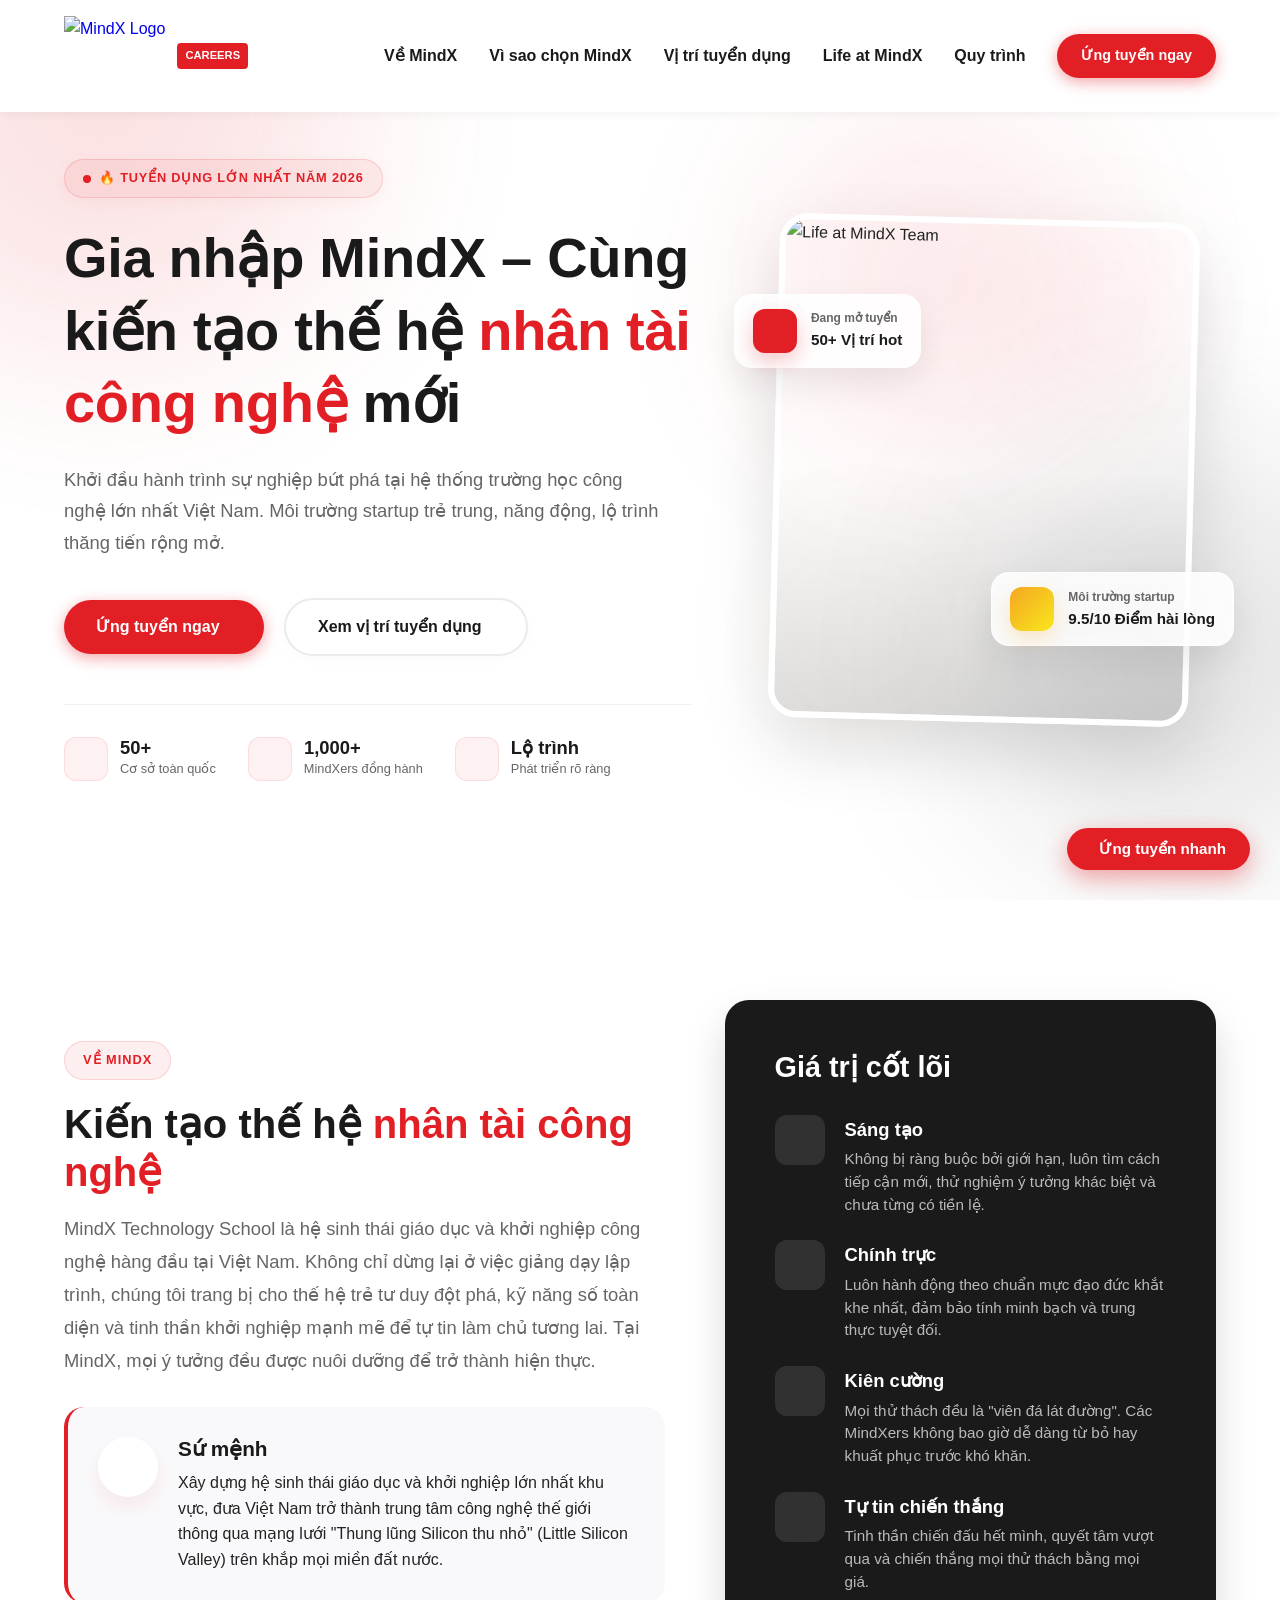
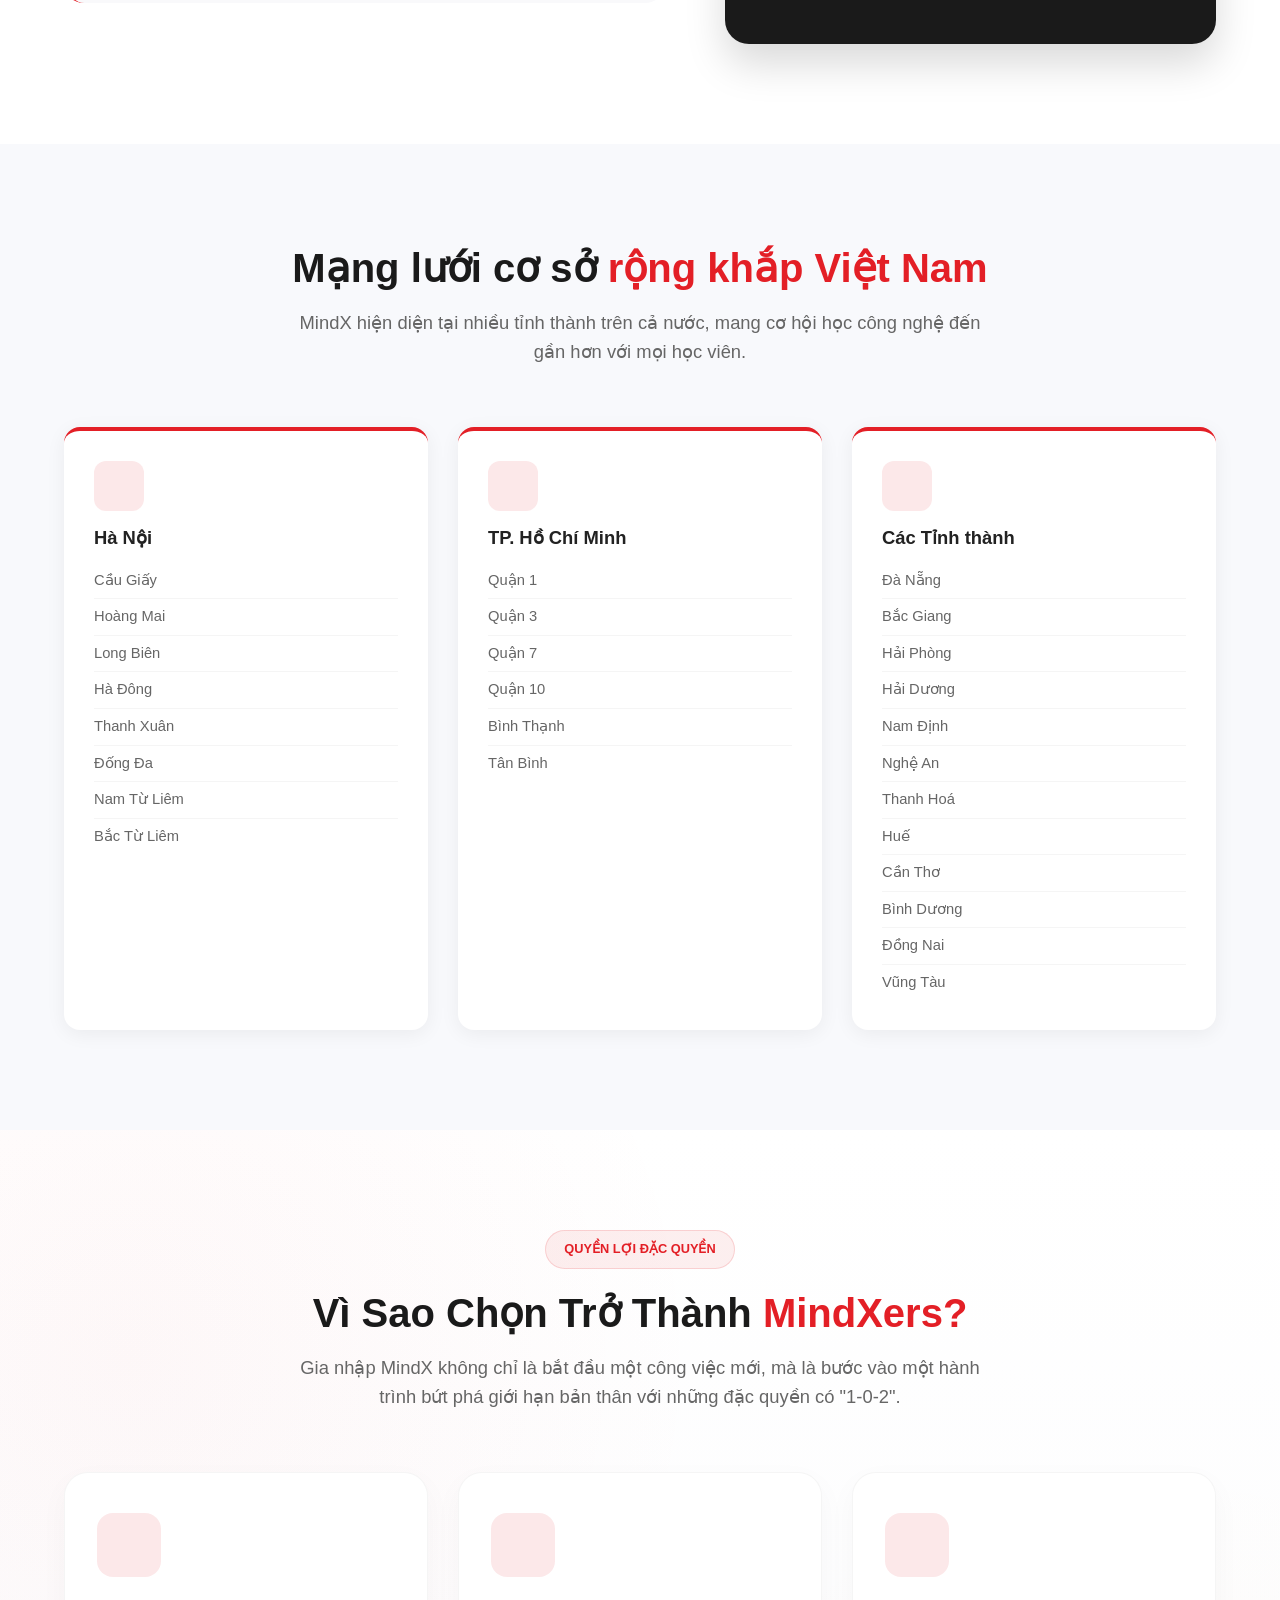
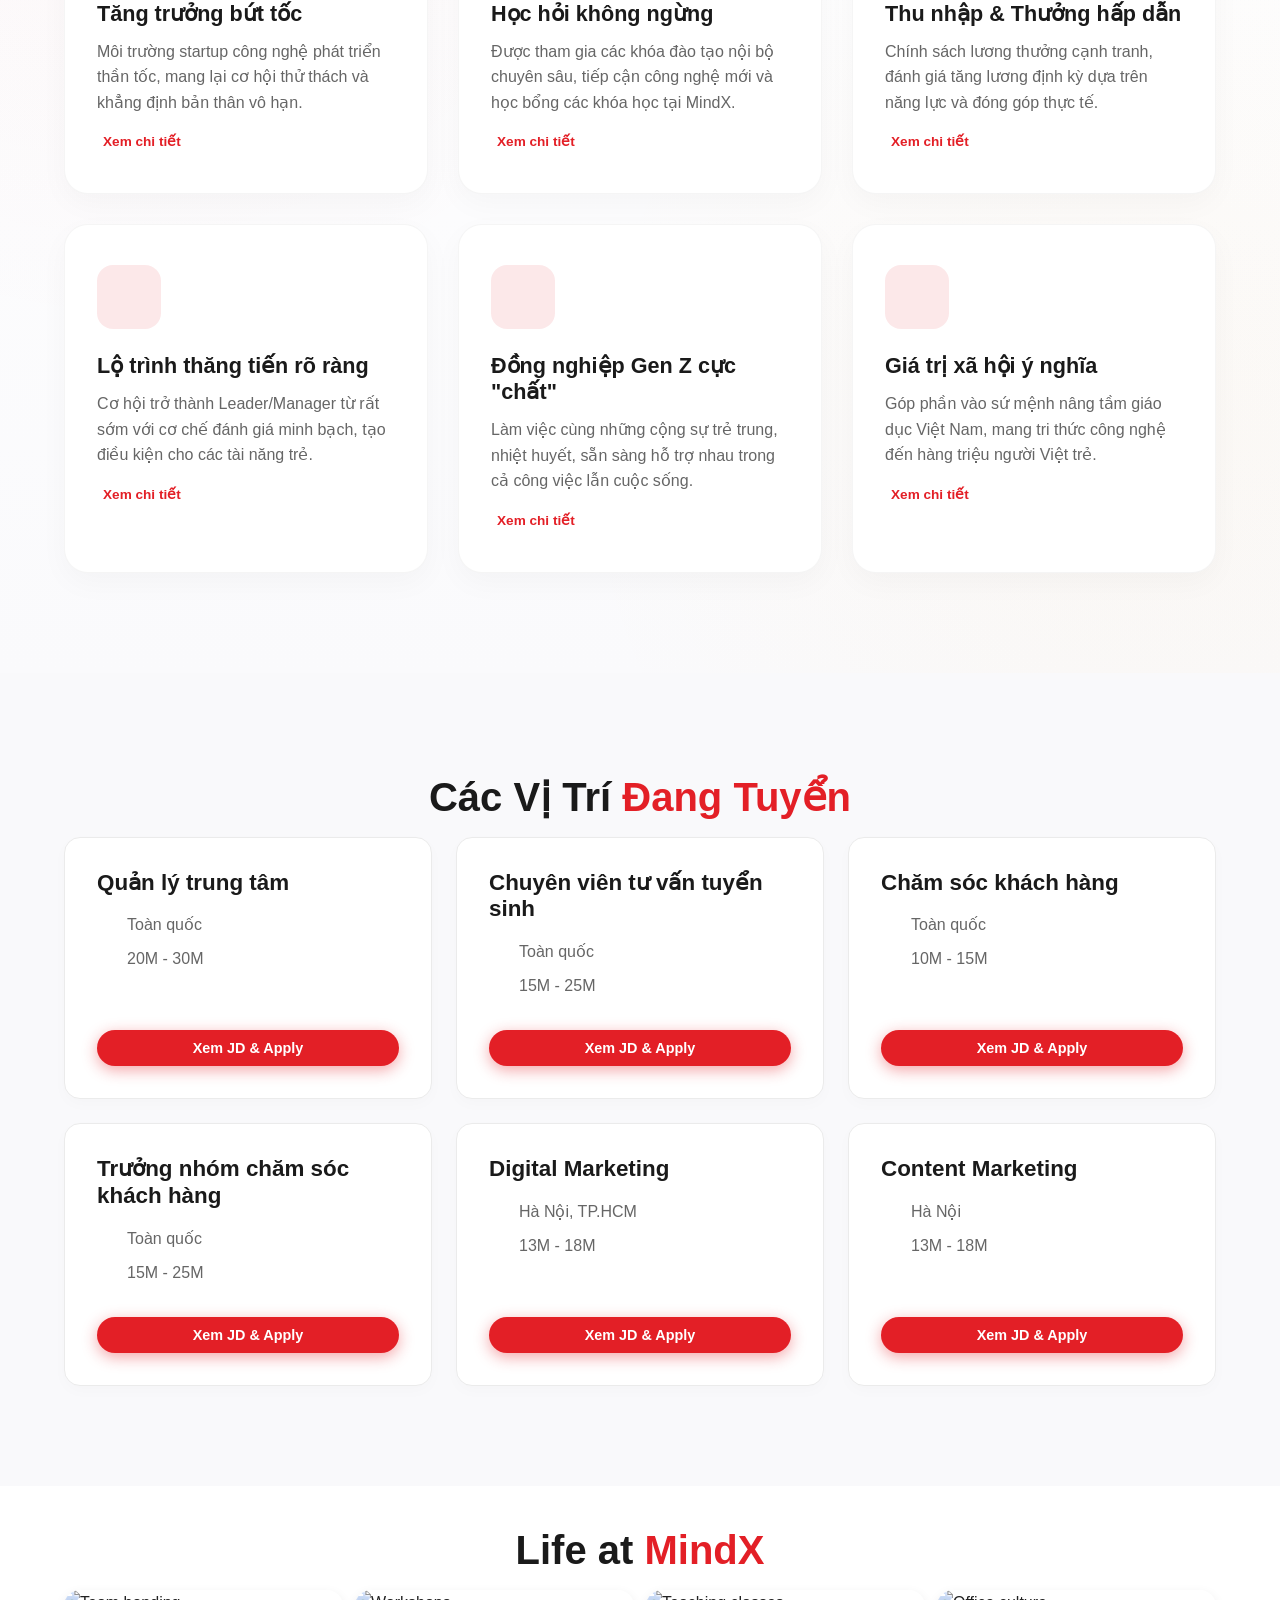
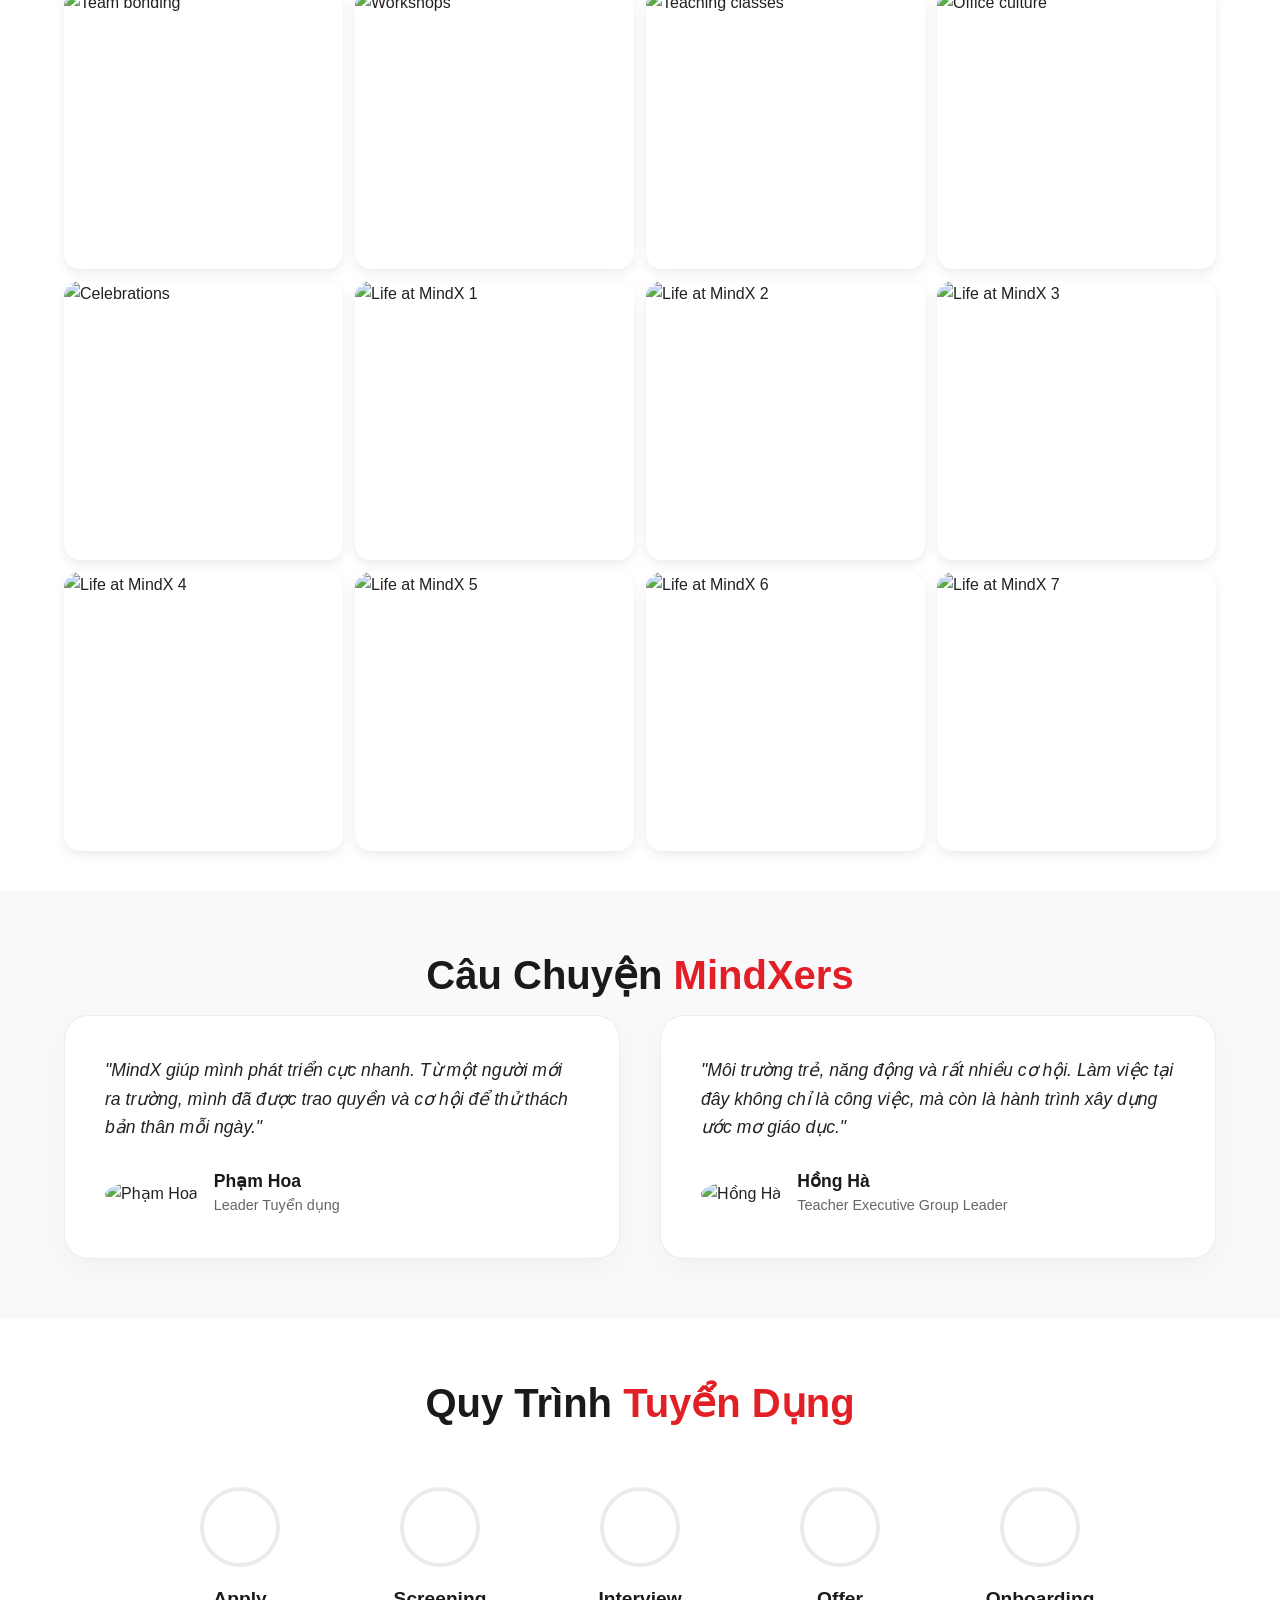
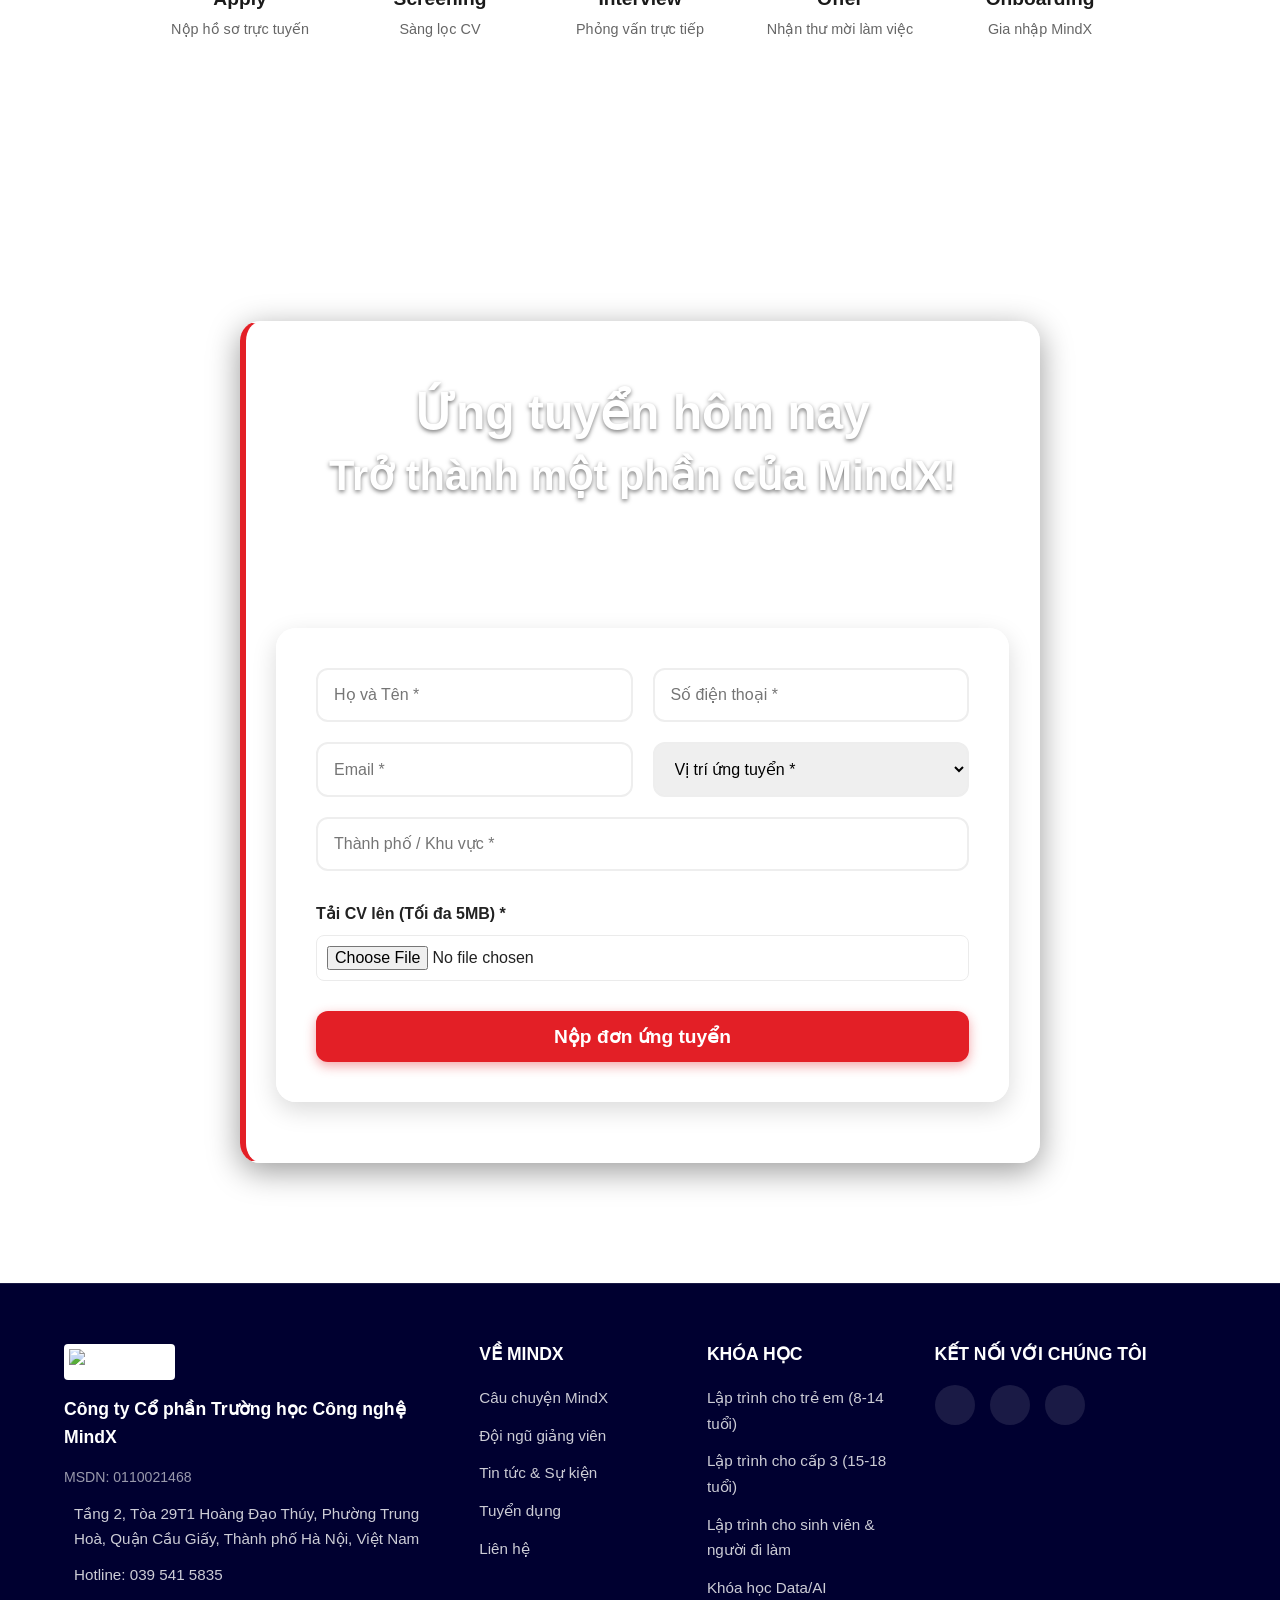
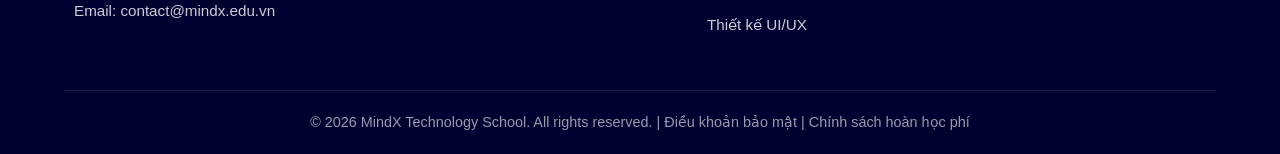
==== commit 6d9fb402: "feat: inline all CSS directly into style attributes to bypass CMS sanitizer" ====
--- a/index.html
+++ b/index.html
@@ -1,2407 +1,1702 @@
 <!DOCTYPE html>
-<html lang="vi">
-
+<html lang="vi" style="margin: 0; padding: 0; box-sizing: border-box; scroll-behavior: smooth;">
 <head>
     <meta charset="UTF-8">
     <meta name="viewport" content="width=device-width, initial-scale=1.0">
     <title>Tuyển Dụng MindX | Kiến tạo thế hệ nhân tài công nghệ</title>
-    <meta name="description"
-        content="MindX đang tuyển dụng nhiều vị trí hấp dẫn trên toàn quốc. Cơ hội phát triển nhanh, môi trường trẻ trung, thu nhập cạnh tranh.">
-    <link href="https://fonts.googleapis.com/css2?family=Inter:wght@400;500;600;700;800;900&display=swap"
-        rel="stylesheet">
-    <link rel="stylesheet" href="https://cdnjs.cloudflare.com/ajax/libs/font-awesome/6.4.0/css/all.min.css">
+    <meta name="description" content="MindX đang tuyển dụng nhiều vị trí hấp dẫn trên toàn quốc. Cơ hội phát triển nhanh, môi trường trẻ trung, thu nhập cạnh tranh.">
     <style>
-@import url('https://fonts.googleapis.com/css2?family=Inter:wght@400;500;600;700;800;900&display=swap');
-
-:root {
-    /* Brand Colors */
-    --mindx-red: #E31F26;
-    --primary-color: var(--mindx-red);
-    --mindx-black: #1A1A1A;
-    --mindx-dark-grey: #333333;
-
-    
-    /* Neutral Colors */
-    --white: #FFFFFF;
-    --light-bg: #F9F9FB;
-    --border-light: #EBEBEB;
-    --text-main: #222222;
-    --text-muted: #666666;
-    
-    /* Layout */
-    --container-width: 1200px;
-    --transition: all 0.3s ease;
-}
-
-* {
-    margin: 0;
-    padding: 0;
-    box-sizing: border-box;
-}
-
-html {
-    scroll-behavior: smooth;
-}
-
-body {
-    font-family: 'Inter', sans-serif;
-    color: var(--text-main);
-    line-height: 1.6;
-    background-color: var(--white);
-}
-
-.container {
-    max-width: var(--container-width);
-    margin: 0 auto;
-    padding: 0 24px;
-}
-
-/* Typography */
-h1, h2, h3, h4, h5, h6 {
-    font-weight: 800;
-    line-height: 1.2;
-}
-
-.section-title {
-    font-size: 2.5rem;
+@font-face {
+  font-family: 'Inter';
+  font-style: normal;
+  font-weight: 400;
+  font-display: swap;
+  src: url(https://fonts.gstatic.com/s/inter/v20/UcCO3FwrK3iLTeHuS_nVMrMxCp50SjIw2boKoduKmMEVuLyfMZg.ttf) format('truetype');
+}
+@font-face {
+  font-family: 'Inter';
+  font-style: normal;
+  font-weight: 500;
+  font-display: swap;
+  src: url(https://fonts.gstatic.com/s/inter/v20/UcCO3FwrK3iLTeHuS_nVMrMxCp50SjIw2boKoduKmMEVuI6fMZg.ttf) format('truetype');
+}
+@font-face {
+  font-family: 'Inter';
+  font-style: normal;
+  font-weight: 600;
+  font-display: swap;
+  src: url(https://fonts.gstatic.com/s/inter/v20/UcCO3FwrK3iLTeHuS_nVMrMxCp50SjIw2boKoduKmMEVuGKYMZg.ttf) format('truetype');
+}
+@font-face {
+  font-family: 'Inter';
+  font-style: normal;
+  font-weight: 700;
+  font-display: swap;
+  src: url(https://fonts.gstatic.com/s/inter/v20/UcCO3FwrK3iLTeHuS_nVMrMxCp50SjIw2boKoduKmMEVuFuYMZg.ttf) format('truetype');
+}
+@font-face {
+  font-family: 'Inter';
+  font-style: normal;
+  font-weight: 800;
+  font-display: swap;
+  src: url(https://fonts.gstatic.com/s/inter/v20/UcCO3FwrK3iLTeHuS_nVMrMxCp50SjIw2boKoduKmMEVuDyYMZg.ttf) format('truetype');
+}
+@font-face {
+  font-family: 'Inter';
+  font-style: normal;
+  font-weight: 900;
+  font-display: swap;
+  src: url(https://fonts.gstatic.com/s/inter/v20/UcCO3FwrK3iLTeHuS_nVMrMxCp50SjIw2boKoduKmMEVuBWYMZg.ttf) format('truetype');
+}
+</style>
+    <style>
+@media (prefers-reduced-motion:reduce) {
+  .fa-beat,.fa-beat-fade,.fa-bounce,.fa-fade,.fa-flip,.fa-pulse,.fa-shake,.fa-spin,.fa-spin-pulse {
+    -webkit-animation-delay: -1ms;
+    animation-delay: -1ms;
+    -webkit-animation-duration: 1ms;
+    animation-duration: 1ms;
+    -webkit-animation-iteration-count: 1;
+    animation-iteration-count: 1;
+    -webkit-transition-delay: 0s;
+    transition-delay: 0s;
+    -webkit-transition-duration: 0s;
+    transition-duration: 0s;
+  }
+}
+@-webkit-keyframes fa-beat {
+  0%,90% {
+    -webkit-transform: scale(1);
+    transform: scale(1);
+  }
+  45% {
+    -webkit-transform: scale(var(--fa-beat-scale,1.25));
+    transform: scale(var(--fa-beat-scale,1.25));
+  }
+}
+@keyframes fa-beat {
+  0%,90% {
+    -webkit-transform: scale(1);
+    transform: scale(1);
+  }
+  45% {
+    -webkit-transform: scale(var(--fa-beat-scale,1.25));
+    transform: scale(var(--fa-beat-scale,1.25));
+  }
+}
+@-webkit-keyframes fa-bounce {
+  0% {
+    -webkit-transform: scale(1) translateY(0);
+    transform: scale(1) translateY(0);
+  }
+  10% {
+    -webkit-transform: scale(var(--fa-bounce-start-scale-x,1.1),var(--fa-bounce-start-scale-y,.9)) translateY(0);
+    transform: scale(var(--fa-bounce-start-scale-x,1.1),var(--fa-bounce-start-scale-y,.9)) translateY(0);
+  }
+  30% {
+    -webkit-transform: scale(var(--fa-bounce-jump-scale-x,.9),var(--fa-bounce-jump-scale-y,1.1)) translateY(var(--fa-bounce-height,-.5em));
+    transform: scale(var(--fa-bounce-jump-scale-x,.9),var(--fa-bounce-jump-scale-y,1.1)) translateY(var(--fa-bounce-height,-.5em));
+  }
+  50% {
+    -webkit-transform: scale(var(--fa-bounce-land-scale-x,1.05),var(--fa-bounce-land-scale-y,.95)) translateY(0);
+    transform: scale(var(--fa-bounce-land-scale-x,1.05),var(--fa-bounce-land-scale-y,.95)) translateY(0);
+  }
+  57% {
+    -webkit-transform: scale(1) translateY(var(--fa-bounce-rebound,-.125em));
+    transform: scale(1) translateY(var(--fa-bounce-rebound,-.125em));
+  }
+  64% {
+    -webkit-transform: scale(1) translateY(0);
+    transform: scale(1) translateY(0);
+  }
+  to {
+    -webkit-transform: scale(1) translateY(0);
+    transform: scale(1) translateY(0);
+  }
+}
+@keyframes fa-bounce {
+  0% {
+    -webkit-transform: scale(1) translateY(0);
+    transform: scale(1) translateY(0);
+  }
+  10% {
+    -webkit-transform: scale(var(--fa-bounce-start-scale-x,1.1),var(--fa-bounce-start-scale-y,.9)) translateY(0);
+    transform: scale(var(--fa-bounce-start-scale-x,1.1),var(--fa-bounce-start-scale-y,.9)) translateY(0);
+  }
+  30% {
+    -webkit-transform: scale(var(--fa-bounce-jump-scale-x,.9),var(--fa-bounce-jump-scale-y,1.1)) translateY(var(--fa-bounce-height,-.5em));
+    transform: scale(var(--fa-bounce-jump-scale-x,.9),var(--fa-bounce-jump-scale-y,1.1)) translateY(var(--fa-bounce-height,-.5em));
+  }
+  50% {
+    -webkit-transform: scale(var(--fa-bounce-land-scale-x,1.05),var(--fa-bounce-land-scale-y,.95)) translateY(0);
+    transform: scale(var(--fa-bounce-land-scale-x,1.05),var(--fa-bounce-land-scale-y,.95)) translateY(0);
+  }
+  57% {
+    -webkit-transform: scale(1) translateY(var(--fa-bounce-rebound,-.125em));
+    transform: scale(1) translateY(var(--fa-bounce-rebound,-.125em));
+  }
+  64% {
+    -webkit-transform: scale(1) translateY(0);
+    transform: scale(1) translateY(0);
+  }
+  to {
+    -webkit-transform: scale(1) translateY(0);
+    transform: scale(1) translateY(0);
+  }
+}
+@-webkit-keyframes fa-fade {
+  50% {
+    opacity: var(--fa-fade-opacity,.4);
+  }
+}
+@keyframes fa-fade {
+  50% {
+    opacity: var(--fa-fade-opacity,.4);
+  }
+}
+@-webkit-keyframes fa-beat-fade {
+  0%,to {
+    opacity: var(--fa-beat-fade-opacity,.4);
+    -webkit-transform: scale(1);
+    transform: scale(1);
+  }
+  50% {
+    opacity: 1;
+    -webkit-transform: scale(var(--fa-beat-fade-scale,1.125));
+    transform: scale(var(--fa-beat-fade-scale,1.125));
+  }
+}
+@keyframes fa-beat-fade {
+  0%,to {
+    opacity: var(--fa-beat-fade-opacity,.4);
+    -webkit-transform: scale(1);
+    transform: scale(1);
+  }
+  50% {
+    opacity: 1;
+    -webkit-transform: scale(var(--fa-beat-fade-scale,1.125));
+    transform: scale(var(--fa-beat-fade-scale,1.125));
+  }
+}
+@-webkit-keyframes fa-flip {
+  50% {
+    -webkit-transform: rotate3d(var(--fa-flip-x,0),var(--fa-flip-y,1),var(--fa-flip-z,0),var(--fa-flip-angle,-180deg));
+    transform: rotate3d(var(--fa-flip-x,0),var(--fa-flip-y,1),var(--fa-flip-z,0),var(--fa-flip-angle,-180deg));
+  }
+}
+@keyframes fa-flip {
+  50% {
+    -webkit-transform: rotate3d(var(--fa-flip-x,0),var(--fa-flip-y,1),var(--fa-flip-z,0),var(--fa-flip-angle,-180deg));
+    transform: rotate3d(var(--fa-flip-x,0),var(--fa-flip-y,1),var(--fa-flip-z,0),var(--fa-flip-angle,-180deg));
+  }
+}
+@-webkit-keyframes fa-shake {
+  0% {
+    -webkit-transform: rotate(-15deg);
+    transform: rotate(-15deg);
+  }
+  4% {
+    -webkit-transform: rotate(15deg);
+    transform: rotate(15deg);
+  }
+  8%,24% {
+    -webkit-transform: rotate(-18deg);
+    transform: rotate(-18deg);
+  }
+  12%,28% {
+    -webkit-transform: rotate(18deg);
+    transform: rotate(18deg);
+  }
+  16% {
+    -webkit-transform: rotate(-22deg);
+    transform: rotate(-22deg);
+  }
+  20% {
+    -webkit-transform: rotate(22deg);
+    transform: rotate(22deg);
+  }
+  32% {
+    -webkit-transform: rotate(-12deg);
+    transform: rotate(-12deg);
+  }
+  36% {
+    -webkit-transform: rotate(12deg);
+    transform: rotate(12deg);
+  }
+  40%,to {
+    -webkit-transform: rotate(0deg);
+    transform: rotate(0deg);
+  }
+}
+@keyframes fa-shake {
+  0% {
+    -webkit-transform: rotate(-15deg);
+    transform: rotate(-15deg);
+  }
+  4% {
+    -webkit-transform: rotate(15deg);
+    transform: rotate(15deg);
+  }
+  8%,24% {
+    -webkit-transform: rotate(-18deg);
+    transform: rotate(-18deg);
+  }
+  12%,28% {
+    -webkit-transform: rotate(18deg);
+    transform: rotate(18deg);
+  }
+  16% {
+    -webkit-transform: rotate(-22deg);
+    transform: rotate(-22deg);
+  }
+  20% {
+    -webkit-transform: rotate(22deg);
+    transform: rotate(22deg);
+  }
+  32% {
+    -webkit-transform: rotate(-12deg);
+    transform: rotate(-12deg);
+  }
+  36% {
+    -webkit-transform: rotate(12deg);
+    transform: rotate(12deg);
+  }
+  40%,to {
+    -webkit-transform: rotate(0deg);
+    transform: rotate(0deg);
+  }
+}
+@-webkit-keyframes fa-spin {
+  0% {
+    -webkit-transform: rotate(0deg);
+    transform: rotate(0deg);
+  }
+  to {
+    -webkit-transform: rotate(1turn);
+    transform: rotate(1turn);
+  }
+}
+@keyframes fa-spin {
+  0% {
+    -webkit-transform: rotate(0deg);
+    transform: rotate(0deg);
+  }
+  to {
+    -webkit-transform: rotate(1turn);
+    transform: rotate(1turn);
+  }
+}
+@font-face {
+  font-family: "Font Awesome 6 Brands";
+  font-style: normal;
+  font-weight: 400;
+  font-display: block;
+  src: url("https://cdnjs.cloudflare.com/ajax/libs/font-awesome/6.4.0/webfonts/fa-brands-400.woff2") format("woff2"),url("https://cdnjs.cloudflare.com/ajax/libs/font-awesome/6.4.0/webfonts/fa-brands-400.ttf") format("truetype");
+}
+@font-face {
+  font-family: "Font Awesome 6 Free";
+  font-style: normal;
+  font-weight: 400;
+  font-display: block;
+  src: url("https://cdnjs.cloudflare.com/ajax/libs/font-awesome/6.4.0/webfonts/fa-regular-400.woff2") format("woff2"),url("https://cdnjs.cloudflare.com/ajax/libs/font-awesome/6.4.0/webfonts/fa-regular-400.ttf") format("truetype");
+}
+@font-face {
+  font-family: "Font Awesome 6 Free";
+  font-style: normal;
+  font-weight: 900;
+  font-display: block;
+  src: url("https://cdnjs.cloudflare.com/ajax/libs/font-awesome/6.4.0/webfonts/fa-solid-900.woff2") format("woff2"),url("https://cdnjs.cloudflare.com/ajax/libs/font-awesome/6.4.0/webfonts/fa-solid-900.ttf") format("truetype");
+}
+@font-face {
+  font-family: "Font Awesome 5 Brands";
+  font-display: block;
+  font-weight: 400;
+  src: url("https://cdnjs.cloudflare.com/ajax/libs/font-awesome/6.4.0/webfonts/fa-brands-400.woff2") format("woff2"),url("https://cdnjs.cloudflare.com/ajax/libs/font-awesome/6.4.0/webfonts/fa-brands-400.ttf") format("truetype");
+}
+@font-face {
+  font-family: "Font Awesome 5 Free";
+  font-display: block;
+  font-weight: 900;
+  src: url("https://cdnjs.cloudflare.com/ajax/libs/font-awesome/6.4.0/webfonts/fa-solid-900.woff2") format("woff2"),url("https://cdnjs.cloudflare.com/ajax/libs/font-awesome/6.4.0/webfonts/fa-solid-900.ttf") format("truetype");
+}
+@font-face {
+  font-family: "Font Awesome 5 Free";
+  font-display: block;
+  font-weight: 400;
+  src: url("https://cdnjs.cloudflare.com/ajax/libs/font-awesome/6.4.0/webfonts/fa-regular-400.woff2") format("woff2"),url("https://cdnjs.cloudflare.com/ajax/libs/font-awesome/6.4.0/webfonts/fa-regular-400.ttf") format("truetype");
+}
+@font-face {
+  font-family: "FontAwesome";
+  font-display: block;
+  src: url("https://cdnjs.cloudflare.com/ajax/libs/font-awesome/6.4.0/webfonts/fa-solid-900.woff2") format("woff2"),url("https://cdnjs.cloudflare.com/ajax/libs/font-awesome/6.4.0/webfonts/fa-solid-900.ttf") format("truetype");
+}
+@font-face {
+  font-family: "FontAwesome";
+  font-display: block;
+  src: url("https://cdnjs.cloudflare.com/ajax/libs/font-awesome/6.4.0/webfonts/fa-brands-400.woff2") format("woff2"),url("https://cdnjs.cloudflare.com/ajax/libs/font-awesome/6.4.0/webfonts/fa-brands-400.ttf") format("truetype");
+}
+@font-face {
+  font-family: "FontAwesome";
+  font-display: block;
+  src: url("https://cdnjs.cloudflare.com/ajax/libs/font-awesome/6.4.0/webfonts/fa-regular-400.woff2") format("woff2"),url("https://cdnjs.cloudflare.com/ajax/libs/font-awesome/6.4.0/webfonts/fa-regular-400.ttf") format("truetype");
+  unicode-range: u+f003,u+f006,u+f014,u+f016-f017,u+f01a-f01b,u+f01d,u+f022,u+f03e,u+f044,u+f046,u+f05c-f05d,u+f06e,u+f070,u+f087-f088,u+f08a,u+f094,u+f096-f097,u+f09d,u+f0a0,u+f0a2,u+f0a4-f0a7,u+f0c5,u+f0c7,u+f0e5-f0e6,u+f0eb,u+f0f6-f0f8,u+f10c,u+f114-f115,u+f118-f11a,u+f11c-f11d,u+f133,u+f147,u+f14e,u+f150-f152,u+f185-f186,u+f18e,u+f190-f192,u+f196,u+f1c1-f1c9,u+f1d9,u+f1db,u+f1e3,u+f1ea,u+f1f7,u+f1f9,u+f20a,u+f247-f248,u+f24a,u+f24d,u+f255-f25b,u+f25d,u+f271-f274,u+f278,u+f27b,u+f28c,u+f28e,u+f29c,u+f2b5,u+f2b7,u+f2ba,u+f2bc,u+f2be,u+f2c0-f2c1,u+f2c3,u+f2d0,u+f2d2,u+f2d4,u+f2dc;
+}
+@font-face {
+  font-family: "FontAwesome";
+  font-display: block;
+  src: url("data:application/octet-stream; charset=utf-8;base64,d09GMgABAAAAABHUAAoAAAAAJIQAABGMAwQBAAAAAAAAAAAAAAAAAAAAAAAAAAAAATgCJAQgBmADgRwAghzKugDLUAWJAAcghUESEVW1HwKgkbJw/n4/vXP/nTNtZjJpMpM2TQbovVQCGbgGJTQBzxPzPjHvGu/58taUFfOsypd+seZl/Sv1/z+ddp8k9PnSlwQuKOnfYIzTgCAQLim1zoAdxiYFMUZTumdV+qrWvvWZVa2r5P/mSn8FchWGR4mWZYXsq69Qf2YWZuEgW0qJd/coOeBkDrMlRLfJEWa3hEKeLBBrliSMrhC6zvQx3Pe3vahLgyGCEt6PcAABSmWEH/7kFxtXyLX/QIX8DwAr7R59TfCpN8rJAHMAMAHEDseWg/koByADAAByIjb1N6ZLO2l4BBjDLxVk1WX8OW6DAYCn4nUAcEK6pP/AOLwUgIBRQjozuvh1jrrgnNMgHx71z4foGIs5ZHRVAoDL+C4AaAHg4GdvBIpiXl3XZwbK2yIZwE5hWI7P75IBpHl8YvnxWYFkoEkGbBumMaujOAg8LSNV0hIA1KFE2p+6OpTRBIANaEEZJodHDU8YXjd8bDgYPjN8frg9fMPwg8MPDz8+/Mnwp8PfDv+6V9kL9zb2Tto7de/8vcv3rty7eu+BvVfv/f+f4/98aDQCGB41PGF47fBRHE2sZif21d+7eu/eH1rm8gvyLfJJ+YR8VD4sH5J3yr68Ql4qN+WKPCwjycU/xc/Fj8UPxTfEl8QXxRfE+8Xz4pCwnQ/KucC/NQoDYJTjAHOowxjsgxZMAWC7w6hfrasgbi+kSa+6qKOQVXXKdCxJtUnCFPtFLjjnXGCWDql18cWDiz95cXTxxdHFn7wYc85FUd0wzAXnDxX/3to6dWtrZQvtrZWtLYHFjL7afsYJ0AAqSbs/gkQ60pRRFqjzZY8X0lKgAkZZpKM0SX/e0Lo5SUiSnH12khAy2dS6YQlhjU15tZo39SWN20vp6uphKDNJcvbh1dV0qW3beDc2W60mbjBQ/78Z5QQwh5MAMAq7HYlUBSr2w16kI4nUrzcxSJO0F/shZbSJQbywiYmOdNiL/UAFm5j0FucwYpT5YS9O0mQOUVmOY2WCcb/VR89zM84z1/Ow3/I5E5nlOFYmTNNv9dHz3IzzzPU87Ld8zkSGn+E8cz0P+y2fM5FZjmNlwjT9Vh89z8UHvMX9aqAPBwEwDpRPGZ1DRucw2kROVlwKI91L0qSJadLEQCKXX1W8cDsgKIStL6hWW0JcoCuUuh+t+CQtg7qYk2DbpbSiLxCiVa1eoG0hsIDL5itSINClbFdBTB6onRk/07KFxNkWLxC20wqlLn5ut1Az2+J/+1hbCJR/BO6kA+BF4ZkvaxDso32FaVnmDRZlcmlJMmrdUPaw+FnTvKMiHczRkZU77kQp3sQmAcygAzA9cPijDYbWXOL/UU7Th+kh8/tnuEsAd6ABc3A0nA83AngLqhv41UC1F1Tg1xkN25GOdHUxTWK1oLrBfqwzGnZ0tI6LaRKnftH6WFCBD5qpJThHidt6QKe4o6MC5FwM9AJOuQe5doLzjFubFXc4F8VHJRYZBqqDZwrOc87FkbJMcJ7tYCFJX4tz0S+V9QXn/V0IsmMdhHlk2ITjAVAFfl1ixyzdG7qKvc8BOtSMnlXkX5uDGJukSRqz1AgferhSedgSwrK6u/OBZQlh/ZJYQ85FNttoIDYas2XGeP7DFdetPGxZltgA1dsQlmVZnIsRHG8oOMdGYxZhttHghwbmF5voC2gqL6N+XakrpsZVCIs6OogGZV3KqoEKVDupyRh2GN2PlLU7MzZeSBP4hmDf50wceD/nluNY75t1PU+EkmLYUQGKwZmJFYQtL3KJKO/o6FnfgTl6njv7PstxLM7ff0Aw7g8E5y0MVKfI0dBDdkciSsxkv5Ty6RFvgBfbKslB7OioV28QqEBVKaMsLJ6L+Jfi6RVbu1F8j3OBl66MTCOoUY6zmMMYwHQa9hbTJI17Hd5fUuaHfuzHPVTiIrsyOYOBvy9tt/Css67ZuWytLiSeUSq1WuvHX7a768UQPXrKq3ASXA2QqqCJgfIDFSi/roI02cRkE5NUvWQ8iJ05jHS0qXBj0kT/[base64]/8yspUpzO1snI8AJQBAAjgAMowAU3oAWDYi/1pyrqU+YGaCXdIpCPdRr/da1dXlw8GxR114SA6oo47uaNS9HF7BAiv7K1Wq4+OqGflkNlCsdtqZV/gNOu3Rru4izuQAXghLd5NVEybCiFQ/oWYKmaqMIVjJep0lguR9lGyMJ0mOtLfMZcpZs44Y8YWFjHFzBlnzFSoMc0LxHLDHXIIDyGxP2JOWmP/FI5ADKfCtQAeo369SYJ4YZMkvcU5Yne9Jep3666VM/WmblPYYRyZTpVxzBwJVtzIXyLDiAQxDCJyBl8SIhR1T+KjZ7PFS/AzN47dOFaEprnkl0yz5C8ztrwteQn7NQFfjfpTjQwjKnak58lQCHxUenURClG8BJduHLtxrPO2h6a55I9gEwBitleEZDgAH/ZBCAchhtPgagCPqmtWHY1BvLAXqEDpXjyPwWW+YT9MI92NdOwbix+9+fXKe2mg/JCyQK1ikkY6HDDFZY1aDbFWa2CeE4ssq4nJspt/gLVao/SGio9KOTExOTkxIeXJ1KkoyzVCamNjNUJqZVJza+TQgSNoAvaYIsfL8jagUSHLnzy00NQxzbvleVKrEVKrkWNrhNQAqA58wsbhIBwHF8CN8DBAqr/GTC/qrq7F5nBcmvRKQUYxaaIjiZ1upxtsBC7Bx7KFtJtYSajJBefcAOo2AVvmDBs11uJG9mrGPL+SIfJGcyac+8zcJpwL7KOYYq7k3DsgYzgXBTczNWov+BXmvSI/oYbomqdVOBfbaDWt2gDgR/gSAK8dH2CvKFZHute2owydSHAesb9+DlFvcRMTFSi/3cIMPc/tc953PQ/DRJKepcghTGGG/[base64]/MG+hhikibnCIT+E2Fz7e05hbxsD1RnzPIvajm2XDVrrdA6tz84Qlx0WoZ7KEOc7KkDH9u1y2aC27UwHAZKZ2fV59UMZCBnn/Ppa0FGOV2AO0wCYGCAaCoKTDx4y+P1AV2hxkuLlhvUksyz2pGUweSHnYvpWeGYyPYUXSoZCVrZNcztiw8MG4qHdmppOcnTajZkOwg5xDiPnkHqxxMUF727Z4kC1exvuFPY2Y9u2EGc6xx92F3PcAR/[base64]/L4F92ciBvCMit0jc05tbfH1rZMs6f4GsXHpRCCRTRN2LbQtAgTQsjxOF3d2+sfetmJCWUJr/aHEtZgPxo3BYtInLdAvM7iabiOd877bCRJdlnhrDRwVhbyyTnNMwpevdKRxwIO3/q/j3U4CWNj3GRmfq+V6xYzqlSeL97hPhQwB/O3awyeFMyTzMsmUXE19j7JEm6yHqY7FPfxHPFSvMjrTfc4pEda4xOLqdNuDxxUFkiSloo58t35+siRWZzGS4g4EteUFrKn+ja2VWnYlLKdvKVHNE2Ylu63Cfl8jyUxq8sSAsCSfuOyqKKYpiX4/E6aPDmdnjyZKBafKoffy7CEWTFe4JGYJkzL0iOaUnzbaSVmfKhHmukohH4ql0YVxVw2vfuSfPLk9IyEy/X2Tb5GS+g1TAXKK6ZkJUaH6Z3xlM4U3TSYflNnzpoVFO0ao+WkIRNzfMJcEfxNF3PsMlmBO1TZL8U9v0yLrLGyAZUVdh5f+vOQtL8ySAV0Mu1qD9ZTcBdAN+rq1NkTWJQ0zo2VbJXQrsCvTf9uwNXlSuzM6+pMuLSZAUoSp9ZuANtJ/zjdhs3ruMJ0mucbM92hzizzfJUMftn3Em5iut3Ea2Z0rC68mErZF1As+17F5vwMS5iaquvWJefwlhS7uzUyuG3xqO77myo25y5EkVmbyLm9SntDqaSq65YlTC0z/RXuDZRMlqIWjxI37Ogmz1M4t+9j4DOZMzanr++c8POlU5BBAQt9gzi/7CVmWklXKibZeJDKrMv7Z64bCR7klL1s0ot4x5kdnOlz6tcvUmEjkeuRVBwixyFyMnJ6JE4Ut6cyntCzsxue0dJNOJTAfQw+QSfoPqhgEIj9DuLqccspl3kZdw655bSXYRFVTyUzas9i8gepMJMS7P7dex79ds2F/YUnnnjiiePXXLi2j574npkm+940mkz8LljTMOnMgwenbtx43ltv5Tdu7D2BaJTgONcZxnWOA0AD1lZvNIel2I4akPZ/94ZvHp0F0xlYRyrf2a/pjmCcX054mQjQIgNuaQrPLZbn+8IKIZnpKRHW9A8kk0TJ5ED/mvxLzEXiUaYqxNSIMbcn1Z7vi7HUL3VIrA+aOi2XGxjI5aZNpefLWFlMT7GZphAxw1DiMaftdyGpNo2sgd8DN/px/EhFOp+eoV+V85Xv1A3qY+o3WkN7JzI38pq+i2lsD7uDfR8tRMejL0T/[base64]/3i+UZO9VkKdfDmNA+tliNj+r/m1flMuDY81qWB+qH62HZ8lttZHTjlbHPtg8pPqjYdhsDeRypwSNsIo6S3Y4OLYqaIRIZj292E6zeZ/[base64]/qRLXr8ZAw==") format("woff2"),url("https://cdnjs.cloudflare.com/ajax/libs/font-awesome/6.4.0/webfonts/fa-v4compatibility.ttf") format("truetype");
+  unicode-range: u+f041,u+f047,u+f065-f066,u+f07d-f07e,u+f080,u+f08b,u+f08e,u+f090,u+f09a,u+f0ac,u+f0ae,u+f0b2,u+f0d0,u+f0d6,u+f0e4,u+f0ec,u+f10a-f10b,u+f123,u+f13e,u+f148-f149,u+f14c,u+f156,u+f15e,u+f160-f161,u+f163,u+f175-f178,u+f195,u+f1f8,u+f219,u+f27a;
+}
+</style>
+    <style id="mindx-head-style">
+.btn-primary:hover {
+  background-color: var(--primary-color);
+  transform: translateY(-2px);
+  box-shadow: 0 6px 20px rgba(227, 31, 38, 0.5);
+  color: var(--white);
+}
+.btn-outline:hover {
+  background-color: var(--mindx-black);
+  color: var(--white);
+  transform: translateY(-2px);
+}
+@keyframes pulse-animation {
+  0% {
+    box-shadow: 0 0 0 0 rgba(227, 31, 38, 0.7);
+  }
+  70% {
+    box-shadow: 0 0 0 15px rgba(227, 31, 38, 0);
+  }
+  100% {
+    box-shadow: 0 0 0 0 rgba(227, 31, 38, 0);
+  }
+}
+.nav-links a:not(.btn):hover {
+  color: var(--mindx-red);
+}
+@keyframes float {
+  0% {
+    transform: translateY(0) scale(1);
+  }
+  100% {
+    transform: translateY(40px) scale(1.15);
+  }
+}
+@keyframes dot-pulse {
+  0% {
+    transform: scale(0.85);
+    opacity: 0.5;
+    box-shadow: 0 0 0 0 rgba(227, 31, 38, 0.7);
+  }
+  70% {
+    transform: scale(1.15);
+    opacity: 1;
+    box-shadow: 0 0 0 8px rgba(227, 31, 38, 0);
+  }
+  100% {
+    transform: scale(0.85);
+    opacity: 0.5;
+    box-shadow: 0 0 0 0 rgba(227, 31, 38, 0);
+  }
+}
+.btn-secondary:hover {
+  background-color: var(--mindx-black);
+  color: var(--white);
+  border-color: var(--mindx-black);
+  transform: translateY(-2px);
+  box-shadow: 0 6px 20px rgba(26, 26, 26, 0.15);
+}
+.image-wrapper:hover {
+  transform: rotate(0deg) scale(1.02);
+}
+.floating-card:hover {
+  transform: translateY(-5px) scale(1.03);
+  box-shadow: 0 20px 45px rgba(0, 0, 0, 0.12);
+}
+@keyframes float-slow {
+  0% {
+    transform: translateY(0);
+  }
+  100% {
+    transform: translateY(-12px);
+  }
+}
+@keyframes slideUpFade {
+  from {
+    opacity: 0;
+    transform: translateY(40px);
+  }
+  to {
+    opacity: 1;
+    transform: translateY(0);
+  }
+}
+.feature-card-pro:hover {
+  transform: translateY(-8px);
+  box-shadow: 0 20px 40px rgba(0,0,0,0.08);
+  border-color: rgba(227, 31, 38, 0.2);
+}
+.feature-card-pro:hover::before {
+  height: 100%;
+}
+.feature-card-pro:hover .feature-icon-pro {
+  transform: scale(1.1) rotate(5deg);
+}
+.job-card:hover {
+  background: var(--white);
+  transform: translateY(-5px);
+  border-color: var(--mindx-red);
+  box-shadow: 0 15px 30px rgba(227,31,38,0.1);
+}
+.gallery-item:hover {
+  transform: scale(1.05);
+  box-shadow: 0 8px 20px rgba(0,0,0,0.12);
+}
+.gallery-item:hover img {
+  transform: scale(1.12);
+}
+.gallery-item:hover::before {
+  opacity: 1;
+}
+.gallery-item:hover img {
+  transform: scale(1.12);
+}
+.gallery-item:hover::after {
+  opacity: 1;
+}
+.timeline-step:hover .step-icon {
+  background: var(--mindx-red);
+  border-color: var(--mindx-red);
+  color: var(--white);
+  transform: scale(1.1);
+}
+.form-grid input:focus, .form-grid select:focus {
+  outline: none;
+  border-color: var(--mindx-red);
+}
+.apply-form button:hover {
+  transform: translateY(-3px);
+  box-shadow: 0 6px 18px rgba(255,111,97,0.6);
+}
+.apply-form button:active {
+  transform: translateY(1px);
+}
+@keyframes pulseBtn {
+  0% {
+    box-shadow: 0 0 0 0 rgba(255,111,97,0.5);
+  }
+  70% {
+    box-shadow: 0 0 0 10px rgba(255,111,97,0);
+  }
+  100% {
+    box-shadow: 0 0 0 0 rgba(255,111,97,0);
+  }
+}
+@keyframes statusFadeIn {
+  from {
+    opacity: 0;
+    transform: translateY(-8px);
+  }
+  to {
+    opacity: 1;
+    transform: translateY(0);
+  }
+}
+.form-grid textarea:focus {
+  outline: none;
+  border-color: var(--mindx-red);
+}
+.region-card:hover {
+  transform: translateY(-5px);
+  box-shadow: 0 12px 35px rgba(227, 31, 38, 0.12);
+}
+@media (max-width: 992px) {
+  .network-stats {
+    grid-template-columns: repeat(2, 1fr);
+  }
+  .network-regions {
+    grid-template-columns: 1fr 1fr;
+  }
+  .network-stat-item:nth-child(2) {
+    border-right: none;
+  }
+}
+@media (max-width: 576px) {
+  .network-stats {
+    grid-template-columns: 1fr 1fr;
+    padding: 25px;
+  }
+  .network-regions {
+    grid-template-columns: 1fr;
+  }
+  .network-stat-item {
+    border-right: none;
+    border-bottom: 1px solid rgba(0,0,0,0.06);
+    padding-bottom: 15px;
+  }
+}
+.mindx-footer ul a:hover {
+  color: var(--primary-color);
+}
+.mindx-footer .social-icon:hover {
+  background: var(--primary-color);
+  transform: translateY(-3px);
+}
+.mindx-footer .footer-bottom a:hover {
+  color: #fff;
+}
+@media (max-width: 992px) {
+  .mindx-footer .footer-grid {
+    grid-template-columns: 1fr 1fr;
+  }
+}
+@media (max-width: 576px) {
+  .mindx-footer .footer-grid {
+    grid-template-columns: 1fr;
+  }
+}
+@media (max-width: 992px) {
+  .hero {
+    padding: 100px 0 60px;
+    min-height: auto;
+  }
+  .hero-grid {
+    grid-template-columns: 1fr;
+    gap: 50px;
+  }
+  .hero-left {
     text-align: center;
-    margin-bottom: 1.5rem;
-    color: var(--mindx-black);
-}
-
-.section-title span {
-    color: var(--mindx-red);
-}
-
-.text-white {
-    color: var(--white) !important;
-}
-
-.highlight-red {
-    color: var(--mindx-red);
-}
-
-/* Buttons */
-.btn {
-    display: inline-block;
-    padding: 14px 32px;
-    border-radius: 50px;
-    font-weight: 700;
-    text-decoration: none;
-    text-align: center;
-    transition: var(--transition);
-    cursor: pointer;
-    border: none;
-    font-size: 1rem;
-}
-
-.btn-primary {
-    background-color: var(--mindx-red);
-    color: var(--white);
-    box-shadow: 0 4px 15px rgba(227, 31, 38, 0.4);
-}
-
-.btn-primary:hover {
-    background-color: var(--primary-color);
-    transform: translateY(-2px);
-    box-shadow: 0 6px 20px rgba(227, 31, 38, 0.5);
-    color: var(--white);
-}
-
-.btn-outline {
-    background-color: transparent;
-    color: var(--mindx-black);
-    border: 2px solid var(--mindx-black);
-}
-
-.btn-outline:hover {
-    background-color: var(--mindx-black);
-    color: var(--white);
-    transform: translateY(-2px);
-}
-
-.btn-sm {
-    padding: 10px 24px;
-    font-size: 0.9rem;
-}
-
-/* Pulse Animation */
-@keyframes pulse-animation {
-    0% { box-shadow: 0 0 0 0 rgba(227, 31, 38, 0.7); }
-    70% { box-shadow: 0 0 0 15px rgba(227, 31, 38, 0); }
-    100% { box-shadow: 0 0 0 0 rgba(227, 31, 38, 0); }
-}
-
-.pulse {
-    animation: pulse-animation 2s infinite;
-}
-
-/* Navbar */
-.navbar {
-    position: fixed;
-    top: 0;
-    width: 100%;
-    background-color: rgba(255, 255, 255, 0.98);
-    backdrop-filter: blur(10px);
-    z-index: 1000;
-    padding: 16px 0;
-    box-shadow: 0 2px 10px rgba(0,0,0,0.05);
-}
-
-.nav-container {
-    display: flex;
-    justify-content: space-between;
-    align-items: center;
-}
-
-.logo {
-    display: flex;
-    align-items: center;
-    text-decoration: none;
-    gap: 4px;
-}
-
-.logo-text {
-    font-size: 1.8rem;
-    font-weight: 900;
-    color: var(--mindx-black);
-    text-transform: lowercase;
-    letter-spacing: -1px;
-}
-
-.badge {
-    background-color: var(--mindx-red);
-    color: var(--white);
-    font-size: 0.7rem;
-    font-weight: 700;
-    padding: 4px 8px;
-    border-radius: 4px;
-    margin-left: 8px;
-    text-transform: uppercase;
-}
-
-.nav-links {
-    display: flex;
-    align-items: center;
-    gap: 32px;
-}
-
-.nav-links a:not(.btn) {
-    color: var(--mindx-black);
-    text-decoration: none;
-    font-weight: 600;
-    transition: var(--transition);
-}
-
-.nav-links a:not(.btn):hover {
-    color: var(--mindx-red);
-}
-
-.mobile-menu-btn {
-    display: none;
-    background: none;
-    border: none;
-    font-size: 1.5rem;
-    color: var(--mindx-black);
-    cursor: pointer;
-}
-
-/* Hero Section */
-.hero {
-    position: relative;
-    min-height: 100vh;
-    display: flex;
-    align-items: center;
-    background: linear-gradient(135deg, rgba(255, 255, 255, 0.94) 30%, rgba(255, 255, 255, 0.8) 100%), url('fvn1jwyNVGfj28V9IfMSsN93bNg (1).avif') center/cover no-repeat;
-    overflow: hidden;
-    padding: 120px 0 80px;
-}
-
-.hero-bg-animated {
-    position: absolute;
-    top: 0; left: 0; width: 100%; height: 100%;
-    pointer-events: none;
-    z-index: 1;
-}
-
-.shape {
-    position: absolute;
-    border-radius: 50%;
-    filter: blur(100px);
-    opacity: 0.12;
-    animation: float 12s infinite alternate;
-}
-
-.shape-1 {
-    width: 500px; height: 500px;
-    background-color: var(--mindx-red);
-    top: -150px; left: -150px;
-}
-.shape-2 {
-    width: 400px; height: 400px;
-    background-color: var(--mindx-black);
-    bottom: 5%; right: -100px;
-    animation-delay: -6s;
-}
-.shape-3 {
-    width: 300px; height: 300px;
-    background-color: var(--mindx-red);
-    top: 15%; right: 15%;
-    animation-delay: -3s;
-}
-
-@keyframes float {
-    0% { transform: translateY(0) scale(1); }
-    100% { transform: translateY(40px) scale(1.15); }
-}
-
-/* New Hero Grid Layout */
-.hero-container {
-    position: relative;
-    z-index: 2;
-    width: 100%;
-}
-
-.hero-grid {
-    display: grid;
-    grid-template-columns: 1.15fr 0.85fr;
-    gap: 60px;
-    align-items: center;
-}
-
-/* Left Column Styling */
-.hero-left {
-    text-align: left;
-    animation: slideUpFade 0.8s cubic-bezier(0.16, 1, 0.3, 1) forwards;
-}
-
-.hero-badge {
-    display: inline-flex;
-    align-items: center;
-    gap: 8px;
-    background: rgba(227, 31, 38, 0.07);
-    color: var(--mindx-red);
-    padding: 8px 18px;
-    border-radius: 100px;
-    font-size: 0.8rem;
-    font-weight: 800;
-    letter-spacing: 0.8px;
-    margin-bottom: 24px;
-    border: 1px solid rgba(227, 31, 38, 0.15);
-    box-shadow: 0 4px 15px rgba(227, 31, 38, 0.05);
-}
-
-.pulse-dot {
-    width: 8px;
-    height: 8px;
-    background-color: var(--mindx-red);
-    border-radius: 50%;
-    display: inline-block;
-    animation: dot-pulse 1.5s infinite;
-}
-
-@keyframes dot-pulse {
-    0% { transform: scale(0.85); opacity: 0.5; box-shadow: 0 0 0 0 rgba(227, 31, 38, 0.7); }
-    70% { transform: scale(1.15); opacity: 1; box-shadow: 0 0 0 8px rgba(227, 31, 38, 0); }
-    100% { transform: scale(0.85); opacity: 0.5; box-shadow: 0 0 0 0 rgba(227, 31, 38, 0); }
-}
-
-.hero-title {
-    color: var(--mindx-black);
-    font-size: 3.5rem;
-    margin-bottom: 24px;
-    line-height: 1.3;
-    letter-spacing: -0.3px;
-    font-weight: 900;
-}
-
-.gradient-text {
-    color: var(--primary-color);
-}
-
-.hero-subtitle {
-    color: var(--text-muted);
-    font-size: 1.15rem;
-    margin-bottom: 40px;
-    line-height: 1.7;
-    max-width: 95%;
-}
-
-.hero-buttons {
-    display: flex;
-    justify-content: flex-start;
-    align-items: center;
-    gap: 20px;
-}
-
-/* Secondary Button design */
-.btn-secondary {
-    background-color: transparent;
-    color: var(--mindx-black);
-    border: 2px solid var(--border-light);
-    box-shadow: 0 4px 15px rgba(0, 0, 0, 0.02);
-}
-
-.btn-secondary:hover {
-    background-color: var(--mindx-black);
-    color: var(--white);
-    border-color: var(--mindx-black);
-    transform: translateY(-2px);
-    box-shadow: 0 6px 20px rgba(26, 26, 26, 0.15);
-}
-
-/* Trust Badges Styling */
-.hero-trust-badges {
-    display: flex;
-    gap: 32px;
-    margin-top: 48px;
-    padding-top: 32px;
-    border-top: 1px solid rgba(0, 0, 0, 0.06);
-}
-
-.trust-item {
-    display: flex;
-    align-items: center;
-    gap: 12px;
-}
-
-.trust-icon {
-    width: 44px;
-    height: 44px;
-    border-radius: 12px;
-    background: rgba(227, 31, 38, 0.06);
-    color: var(--mindx-red);
-    display: flex;
-    align-items: center;
+  }
+  .hero-badge {
+    margin: 0 auto 24px;
+  }
+  .hero-title {
+    font-size: 2.8rem;
+  }
+  .hero-subtitle {
+    max-width: 100%;
+    margin-bottom: 30px;
+  }
+  .hero-buttons {
     justify-content: center;
-    font-size: 1.15rem;
-    border: 1px solid rgba(227, 31, 38, 0.1);
-}
-
-.trust-info {
-    display: flex;
-    flex-direction: column;
-}
-
-.trust-info strong {
-    font-size: 1.15rem;
-    color: var(--mindx-black);
-    font-weight: 800;
-    line-height: 1.2;
-}
-
-.trust-info span {
-    font-size: 0.8rem;
-    color: var(--text-muted);
-    font-weight: 500;
-}
-
-/* Right Column Visual Styling */
-.hero-right {
-    position: relative;
-    display: flex;
+  }
+  .hero-trust-badges {
     justify-content: center;
-    align-items: center;
-    animation: slideUpFade 1s cubic-bezier(0.16, 1, 0.3, 1) 0.2s forwards;
-    opacity: 0;
-}
-
-.hero-visual {
-    position: relative;
-    width: 100%;
-    max-width: 420px;
-    aspect-ratio: 4 / 4.8;
-}
-
-.image-wrapper {
-    width: 100%;
-    height: 100%;
-    border-radius: 28px;
-    overflow: hidden;
-    box-shadow: 0 30px 70px rgba(0, 0, 0, 0.12);
-    border: 6px solid var(--white);
-    position: relative;
-    z-index: 2;
-    transform: rotate(1.5deg);
-    transition: var(--transition);
-}
-
-.image-wrapper:hover {
-    transform: rotate(0deg) scale(1.02);
-}
-
-.hero-image {
-    width: 100%;
-    height: 100%;
-    object-fit: cover;
-}
-
-.image-overlay {
-    position: absolute;
-    top: 0; left: 0; right: 0; bottom: 0;
-    background: linear-gradient(to top, rgba(26, 26, 26, 0.15) 0%, transparent 50%);
-    z-index: 3;
-}
-
-/* Floating Cards design */
-.floating-card {
-    position: absolute;
-    display: flex;
-    align-items: center;
-    gap: 14px;
-    background: rgba(255, 255, 255, 0.88);
-    backdrop-filter: blur(20px);
-    -webkit-backdrop-filter: blur(20px);
-    border: 1px solid rgba(255, 255, 255, 0.7);
-    border-radius: 18px;
-    padding: 14px 18px;
-    box-shadow: 0 15px 35px rgba(0, 0, 0, 0.08);
-    z-index: 4;
-    transition: var(--transition);
-}
-
-.floating-card:hover {
-    transform: translateY(-5px) scale(1.03);
-    box-shadow: 0 20px 45px rgba(0, 0, 0, 0.12);
-}
-
-.card-top {
-    top: 15%;
-    left: -40px;
-    animation: float-slow 5s ease-in-out infinite alternate;
-}
-
-.card-bottom {
-    bottom: 15%;
-    right: -40px;
-    animation: float-slow 5s ease-in-out infinite alternate-reverse;
-    animation-delay: 0.8s;
-}
-
-@keyframes float-slow {
-    0% { transform: translateY(0); }
-    100% { transform: translateY(-12px); }
-}
-
-.floating-card-icon {
-    width: 44px;
-    height: 44px;
-    border-radius: 12px;
-    display: flex;
-    align-items: center;
-    justify-content: center;
-    font-size: 1.15rem;
-    color: var(--white);
-}
-
-.badge-red {
-    background: var(--primary-color);
-    box-shadow: 0 8px 20px rgba(227, 31, 38, 0.25);
-}
-
-.badge-gold {
-    background: linear-gradient(135deg, #F5A623 0%, #F8E71C 100%);
-    box-shadow: 0 8px 20px rgba(245, 166, 35, 0.25);
-}
-
-.floating-card-info {
-    display: flex;
-    flex-direction: column;
-}
-
-.card-label {
-    font-size: 0.75rem;
-    color: var(--text-muted);
-    font-weight: 600;
-}
-
-.card-value {
-    font-size: 0.95rem;
-    color: var(--mindx-black);
-    font-weight: 800;
-}
-
-/* Background Decorative Circles */
-.deco-circle {
-    position: absolute;
-    border-radius: 50%;
-    filter: blur(60px);
-    z-index: 1;
-    opacity: 0.35;
-}
-
-.circle-1 {
-    width: 250px;
-    height: 250px;
-    background: radial-gradient(circle, rgba(227,31,38,0.2) 0%, transparent 70%);
-    top: -30px;
-    right: -40px;
-}
-
-.circle-2 {
-    width: 280px;
-    height: 280px;
-    background: radial-gradient(circle, rgba(245,166,35,0.18) 0%, transparent 70%);
-    bottom: -50px;
-    left: -50px;
-}
-
-/* Existing slideUpFade Keyframe from previous code (defined in styles but kept here for clarity if missing) */
-@keyframes slideUpFade {
-    from { opacity: 0; transform: translateY(40px); }
-    to { opacity: 1; transform: translateY(0); }
-}
-
-/* Kept for Section 7 compatibility */
-.glass-panel {
-    max-width: 650px;
-    margin-top: 100px;
-    animation: slideUpFade 1s cubic-bezier(0.16, 1, 0.3, 1) forwards;
-    background: linear-gradient(135deg, rgba(255, 255, 255, 0.95) 0%, rgba(255, 255, 255, 0.75) 100%);
-    backdrop-filter: blur(25px);
-    -webkit-backdrop-filter: blur(25px);
-    border: 1px solid rgba(255, 255, 255, 0.6);
-    border-left: 6px solid var(--mindx-red);
-    border-radius: 24px;
-    padding: 60px 50px;
-    box-shadow: 0 40px 80px rgba(0,0,0,0.15), inset 0 0 0 1px rgba(255,255,255,0.5);
-}
-
-/* Advanced Why Join Section */
-.why-join {
-    padding: 100px 0;
-    background: linear-gradient(180deg, var(--white) 0%, #FAFAFC 100%);
-    position: relative;
-    overflow: hidden;
-}
-
-.why-join-bg {
-    position: absolute;
-    top: 0; left: 0; width: 100%; height: 100%;
-    background-image: radial-gradient(circle at 10% 20%, rgba(227, 31, 38, 0.03) 0%, transparent 40%),
-                      radial-gradient(circle at 90% 80%, rgba(245, 166, 35, 0.04) 0%, transparent 40%);
-    z-index: 0;
-}
-
-.relative-z {
-    position: relative;
-    z-index: 1;
-}
-
-.section-header {
-    margin-bottom: 60px;
-}
-.text-center { text-align: center; }
-.mx-auto { margin-left: auto; margin-right: auto; }
-
-.section-subtitle {
-    max-width: 700px;
-    margin: 0 auto;
-    color: var(--text-muted);
-    font-size: 1.15rem;
-    line-height: 1.6;
-}
-
-.features-grid-advanced {
-    display: grid;
-    grid-template-columns: repeat(auto-fit, minmax(320px, 1fr));
-    gap: 30px;
-}
-
-.feature-card-pro {
-    background: var(--white);
-    border-radius: 24px;
-    padding: 40px 32px;
-    box-shadow: 0 10px 30px rgba(0,0,0,0.03);
-    border: 1px solid rgba(0,0,0,0.04);
-    transition: all 0.4s cubic-bezier(0.16, 1, 0.3, 1);
-    position: relative;
-    overflow: hidden;
-    z-index: 1;
-}
-
-.feature-card-pro::before {
-    content: '';
-    position: absolute;
-    top: 0; left: 0; width: 100%; height: 0;
-    background: linear-gradient(135deg, rgba(227, 31, 38, 0.05) 0%, transparent 100%);
-    transition: height 0.4s ease;
-    z-index: -1;
-}
-
-.feature-card-pro:hover {
-    transform: translateY(-8px);
-    box-shadow: 0 20px 40px rgba(0,0,0,0.08);
-    border-color: rgba(227, 31, 38, 0.2);
-}
-
-.feature-card-pro:hover::before {
-    height: 100%;
-}
-
-.feature-icon-pro {
-    width: 64px;
-    height: 64px;
-    border-radius: 16px;
-    display: flex;
-    align-items: center;
-    justify-content: center;
-    font-size: 1.8rem;
-    margin-bottom: 24px;
-    transition: transform 0.4s cubic-bezier(0.175, 0.885, 0.32, 1.275);
-}
-
-.feature-card-pro:hover .feature-icon-pro {
-    transform: scale(1.1) rotate(5deg);
-}
-
-.feature-card-pro h3 {
-    font-size: 1.35rem;
-    color: var(--mindx-black);
-    margin-bottom: 12px;
-}
-
-.feature-card-pro p {
-    color: var(--text-muted);
-    font-size: 1rem;
-    line-height: 1.6;
-}
-
-/* Specific Card Colors */
-.card-red .feature-icon-pro,
-.card-blue .feature-icon-pro,
-.card-yellow .feature-icon-pro,
-.card-green .feature-icon-pro,
-.card-purple .feature-icon-pro,
-.card-orange .feature-icon-pro { 
-    background: rgba(227, 31, 38, 0.1); 
-    color: var(--primary-color); 
-}
-
-/* Positions Section */
-.positions {
-    padding: 100px 0;
-    background: var(--light-bg);
-    position: relative;
-}
-
-.jobs-grid {
-    display: grid;
-    grid-template-columns: repeat(auto-fit, minmax(320px, 1fr));
+    flex-wrap: wrap;
     gap: 24px;
-}
-
-.job-card {
-    background: var(--white);
-    border: 1px solid var(--border-light);
-    border-radius: 16px;
-    padding: 32px;
-    display: flex;
-    flex-direction: column;
-    justify-content: space-between;
-    gap: 24px;
-    transition: var(--transition);
-    box-shadow: 0 5px 15px rgba(0,0,0,0.02);
-}
-
-.job-card:hover {
-    background: var(--white);
-    transform: translateY(-5px);
-    border-color: var(--mindx-red);
-    box-shadow: 0 15px 30px rgba(227,31,38,0.1);
-}
-
-.job-info h3 {
-    color: var(--mindx-black);
-    font-size: 1.4rem;
-    margin-bottom: 16px;
-}
-
-.job-meta {
-    color: var(--text-muted);
-    margin-bottom: 8px;
-    display: flex;
-    align-items: center;
-    gap: 10px;
-    font-weight: 500;
-}
-
-.job-meta i {
-    color: var(--mindx-red);
-    width: 20px;
-}
-
-.section-title {
-    font-size: 2.5rem;
-    text-align: center;
-    margin-bottom: 1rem;
-    color: var(--mindx-black);
-}
-
-/* Life Section */
-.life {
-    padding: 40px 0;
-    background-color: var(--white);
-}
-
-.gallery {
+    margin-top: 36px;
+    padding-top: 24px;
+  }
+  .hero-right {
+    margin-top: 20px;
+  }
+  .hero-visual {
+    max-width: 380px;
+  }
+  .card-top {
+    left: -20px;
+  }
+  .card-bottom {
+    right: -20px;
+  }
+  .gallery {
     display: grid;
     grid-template-columns: repeat(auto-fill, minmax(250px, 1fr));
     grid-template-rows: repeat(3, 1fr);
     gap: 12px;
     margin-top: 10px;
     grid-auto-flow: dense;
-}
-
-.gallery-item {
-    position: relative;
-    overflow: hidden;
-    border-radius: 16px;
-    cursor: pointer;
-    aspect-ratio: 1 / 1;
-    box-shadow: 0 4px 12px rgba(0,0,0,0.08);
-    transition: transform var(--transition), box-shadow var(--transition);
-}
-    aspect-ratio: 1 / 1;
-    box-shadow: 0 4px 12px rgba(0,0,0,0.08);
-    transition: transform var(--transition), box-shadow var(--transition);
-}
-
-.gallery-item:last-child { margin-right: 0; }
-
-.gallery-item:hover {
-    transform: scale(1.05);
-    box-shadow: 0 8px 20px rgba(0,0,0,0.12);
-}
-
-.crop-left {
-    object-fit: cover;
-    object-position: left center;
-}
-
-/* Update gallery images for better focus */
-.gallery-item[data-caption="Workshops"] img {
-    object-position: left center;
-}
-.gallery-item[data-caption="Team bonding"] img {
-    object-position: center;
-}
-.gallery-item[data-caption="Teaching classes"] img {
-    object-position: center;
-}
-.gallery-item[data-caption="Office culture"] img {
-    object-position: center;
-}
-.gallery-item[data-caption="Celebrations"] img {
-    object-position: center;
-}
-.gallery-item[data-caption="Life at MindX 1"] img {
-    object-position: center;
-}
-.gallery-item[data-caption="Life at MindX 2"] img {
-    object-position: center;
-}
-.gallery-item[data-caption="Life at MindX 3"] img {
-    object-position: center;
-}
-.gallery-item[data-caption="Life at MindX 4"] img {
-    object-position: center;
-}
-
-.gallery-item img {
+  }
+  .gallery-item:nth-child(1), .gallery-item:nth-child(2), .gallery-item:nth-child(4) {
+    grid-column: span 1;
+  }
+  .timeline {
+    flex-direction: column;
+    align-items: center;
+    gap: 40px;
+  }
+  .timeline::before {
+    left: 50%;
+    top: 0;
+    bottom: 0;
+    width: 4px;
+    height: auto;
+    transform: translateX(-50%);
+  }
+}
+@media (max-width: 768px) {
+  .nav-links {
+    display: none;
+  }
+  .mobile-menu-btn {
+    display: block;
+  }
+  .hero {
+    padding: 90px 0 50px;
+  }
+  .hero-title {
+    font-size: 2.1rem;
+    line-height: 1.35;
+    letter-spacing: -0.3px;
+  }
+  .hero-buttons {
+    flex-direction: column;
+    gap: 12px;
     width: 100%;
-    height: 100%;
-    object-fit: cover;
-    object-position: center;
-    transition: transform 0.5s ease;
-    image-rendering: -webkit-optimize-contrast;
-    image-rendering: crisp-edges;
-}
-
-.gallery-item:hover img {
-    transform: scale(1.12);
-}
-
-.gallery-item::before {
-    content: '';
-    position: absolute;
-    inset: 0;
-    background: rgba(0,0,0,0.15);
-    opacity: 0;
-    transition: opacity 0.3s ease;
-    border-radius: inherit;
-    z-index: 1;
-}
-
-.gallery-item:hover::before {
-    opacity: 1;
-}
-
-
-.gallery-item:hover img {
-    transform: scale(1.12);
-}
-
-.gallery-item::after {
-    content: attr(data-caption);
-    position: absolute;
-    bottom: 0;
-    left: 0;
+  }
+  .hero-buttons .btn {
     width: 100%;
-    background: rgba(0, 0, 0, 0.6);
-    color: var(--white);
-    padding: 12px 16px;
-    font-size: 0.9rem;
-    opacity: 0;
-    transition: opacity 0.3s ease;
-    text-align: left;
-    box-sizing: border-box;
-}
-
-.gallery-item:hover::after {
-    opacity: 1;
-}
-
-/* Existing gallery-item specific spans keep their grid placement */
-/* Removed custom span rules for uniform 3-row grid */
-/* Testimonials */
-.testimonials {
-    padding: 60px 0;
-    background: var(--light-bg);
-}
-
-.testimonial-cards {
-    display: grid;
-    grid-template-columns: repeat(auto-fit, minmax(400px, 1fr));
-    gap: 40px;
-}
-
-.testimonial-card {
-    background: var(--white);
-    padding: 40px;
-    border-radius: 24px;
-    box-shadow: 0 10px 30px rgba(0,0,0,0.03);
-    position: relative;
-    border: 1px solid var(--border-light);
-}
-
-.quote-icon {
-    font-size: 3rem;
-    color: rgba(227, 31, 38, 0.1);
-    position: absolute;
-    top: 30px;
-    right: 40px;
-}
-
-.quote {
-    font-size: 1.1rem;
-    font-style: italic;
-    color: var(--text-main);
-    margin-bottom: 30px;
-    position: relative;
-    z-index: 2;
-}
-
-.author {
-    display: flex;
+  }
+  .hero-trust-badges {
+    flex-direction: column;
     align-items: center;
     gap: 16px;
-}
-
-.author-avatar img {
-    width: 60px;
-    height: 60px;
-    border-radius: 50%;
-    object-fit: cover;
-}
-
-.author-info h4 {
+    width: 100%;
+  }
+  .trust-item {
+    width: 100%;
+    justify-content: center;
+  }
+  .hero-visual {
+    max-width: 310px;
+  }
+  .card-top {
+    left: -10px;
+    padding: 10px 14px;
+  }
+  .card-bottom {
+    right: -10px;
+    padding: 10px 14px;
+  }
+  .floating-card-icon {
+    width: 38px;
+    height: 38px;
+    font-size: 1rem;
+  }
+  .card-value {
+    font-size: 0.85rem;
+  }
+  .form-grid {
+    grid-template-columns: 1fr;
+  }
+  .sticky-apply-btn {
+    display: block;
+  }
+  body {
+    padding-bottom: 60px;
+  }
+  .testimonial-cards {
+    grid-template-columns: 1fr;
+  }
+  .cta-container h2 {
+    font-size: 2rem;
+  }
+}
+.jd-modal-close:hover {
+  color: var(--mindx-red);
+}
+@media (max-width: 992px) {
+  .about-grid {
+    grid-template-columns: 1fr;
+  }
+}
+@media (max-width: 768px) {
+  .core-values {
+    padding: 30px;
+  }
+  .about-mindx {
+    padding: 60px 0;
+  }
+}
+@media (max-width: 768px) {
+  .cta-heading {
+    font-size: 1.6rem;
+  }
+  .cta-heading .cta-highlight {
+    font-size: 1.8rem;
+  }
+}
+.feature-card-pro:hover .card-toggle {
+  gap: 10px;
+}
+.toast-close:hover {
+  color: #666;
+}
+@media (max-width: 576px) {
+  .register-toast {
+    bottom: 90px;
+    left: -100%;
+    max-width: calc(100% - 40px);
+  }
+  .register-toast.show {
+    left: 20px;
+  }
+}
+.quick-apply-toggle:hover {
+  transform: translateY(-3px);
+  box-shadow: 0 12px 30px rgba(227, 31, 38, 0.6);
+}
+.quick-apply-close:hover {
+  color: #333;
+}
+.quick-apply-popup input:focus, 
+.quick-apply-popup select:focus {
+  border-color: var(--primary-color);
+}
+.btn-quick-submit:hover {
+  background: #b7191e;
+}
+.quick-cv-upload input[type="file"]:hover {
+  border-color: var(--primary-color);
+  background: rgba(227, 31, 38, 0.03);
+}
+@media (max-width: 576px) {
+  .quick-apply-widget {
+    bottom: 20px;
+    right: 20px;
+  }
+  .quick-apply-popup {
+    width: calc(100vw - 40px);
+    right: 0;
+  }
+}
+@keyframes count-pop {
+  0% {
+    transform: scale(0.85);
+    opacity: 0.6;
+  }
+  60% {
+    transform: scale(1.08);
+    opacity: 1;
+  }
+  100% {
+    transform: scale(1);
+    opacity: 1;
+  }
+}
+@keyframes text-glow-pulse {
+  0% {
     color: var(--mindx-black);
-    font-size: 1.1rem;
-}
-
-.author-info span {
-    color: var(--text-muted);
-    font-size: 0.9rem;
-}
-
-/* Process Timeline */
-.process {
-    padding: 60px 0;
-    background: var(--white);
+    text-shadow: none;
+  }
+  40% {
+    color: var(--mindx-red);
+    text-shadow: 0 0 18px rgba(227, 31, 38, 0.4);
+  }
+  70% {
+    color: var(--mindx-black);
+    text-shadow: none;
+  }
+  85% {
+    color: var(--mindx-red);
+    text-shadow: 0 0 10px rgba(227, 31, 38, 0.25);
+  }
+  100% {
+    color: var(--mindx-black);
+    text-shadow: none;
+  }
+}
+</style>
+</head>
+<body style="margin: 0; padding: 0; box-sizing: border-box; font-family: 'Inter', sans-serif; color: #222222; line-height: 1.6; background-color: #FFFFFF;">
+    <!-- INLINE RESOURCE TAGS FOR STRAPI / NEXT.JS BODY CRAWLER -->
+    <style>
+@media (prefers-reduced-motion:reduce) {
+  .fa-beat,.fa-beat-fade,.fa-bounce,.fa-fade,.fa-flip,.fa-pulse,.fa-shake,.fa-spin,.fa-spin-pulse {
+    -webkit-animation-delay: -1ms;
+    animation-delay: -1ms;
+    -webkit-animation-duration: 1ms;
+    animation-duration: 1ms;
+    -webkit-animation-iteration-count: 1;
+    animation-iteration-count: 1;
+    -webkit-transition-delay: 0s;
+    transition-delay: 0s;
+    -webkit-transition-duration: 0s;
+    transition-duration: 0s;
+  }
+}
+@-webkit-keyframes fa-beat {
+  0%,90% {
+    -webkit-transform: scale(1);
+    transform: scale(1);
+  }
+  45% {
+    -webkit-transform: scale(var(--fa-beat-scale,1.25));
+    transform: scale(var(--fa-beat-scale,1.25));
+  }
+}
+@keyframes fa-beat {
+  0%,90% {
+    -webkit-transform: scale(1);
+    transform: scale(1);
+  }
+  45% {
+    -webkit-transform: scale(var(--fa-beat-scale,1.25));
+    transform: scale(var(--fa-beat-scale,1.25));
+  }
+}
+@-webkit-keyframes fa-bounce {
+  0% {
+    -webkit-transform: scale(1) translateY(0);
+    transform: scale(1) translateY(0);
+  }
+  10% {
+    -webkit-transform: scale(var(--fa-bounce-start-scale-x,1.1),var(--fa-bounce-start-scale-y,.9)) translateY(0);
+    transform: scale(var(--fa-bounce-start-scale-x,1.1),var(--fa-bounce-start-scale-y,.9)) translateY(0);
+  }
+  30% {
+    -webkit-transform: scale(var(--fa-bounce-jump-scale-x,.9),var(--fa-bounce-jump-scale-y,1.1)) translateY(var(--fa-bounce-height,-.5em));
+    transform: scale(var(--fa-bounce-jump-scale-x,.9),var(--fa-bounce-jump-scale-y,1.1)) translateY(var(--fa-bounce-height,-.5em));
+  }
+  50% {
+    -webkit-transform: scale(var(--fa-bounce-land-scale-x,1.05),var(--fa-bounce-land-scale-y,.95)) translateY(0);
+    transform: scale(var(--fa-bounce-land-scale-x,1.05),var(--fa-bounce-land-scale-y,.95)) translateY(0);
+  }
+  57% {
+    -webkit-transform: scale(1) translateY(var(--fa-bounce-rebound,-.125em));
+    transform: scale(1) translateY(var(--fa-bounce-rebound,-.125em));
+  }
+  64% {
+    -webkit-transform: scale(1) translateY(0);
+    transform: scale(1) translateY(0);
+  }
+  to {
+    -webkit-transform: scale(1) translateY(0);
+    transform: scale(1) translateY(0);
+  }
+}
+@keyframes fa-bounce {
+  0% {
+    -webkit-transform: scale(1) translateY(0);
+    transform: scale(1) translateY(0);
+  }
+  10% {
+    -webkit-transform: scale(var(--fa-bounce-start-scale-x,1.1),var(--fa-bounce-start-scale-y,.9)) translateY(0);
+    transform: scale(var(--fa-bounce-start-scale-x,1.1),var(--fa-bounce-start-scale-y,.9)) translateY(0);
+  }
+  30% {
+    -webkit-transform: scale(var(--fa-bounce-jump-scale-x,.9),var(--fa-bounce-jump-scale-y,1.1)) translateY(var(--fa-bounce-height,-.5em));
+    transform: scale(var(--fa-bounce-jump-scale-x,.9),var(--fa-bounce-jump-scale-y,1.1)) translateY(var(--fa-bounce-height,-.5em));
+  }
+  50% {
+    -webkit-transform: scale(var(--fa-bounce-land-scale-x,1.05),var(--fa-bounce-land-scale-y,.95)) translateY(0);
+    transform: scale(var(--fa-bounce-land-scale-x,1.05),var(--fa-bounce-land-scale-y,.95)) translateY(0);
+  }
+  57% {
+    -webkit-transform: scale(1) translateY(var(--fa-bounce-rebound,-.125em));
+    transform: scale(1) translateY(var(--fa-bounce-rebound,-.125em));
+  }
+  64% {
+    -webkit-transform: scale(1) translateY(0);
+    transform: scale(1) translateY(0);
+  }
+  to {
+    -webkit-transform: scale(1) translateY(0);
+    transform: scale(1) translateY(0);
+  }
+}
+@-webkit-keyframes fa-fade {
+  50% {
+    opacity: var(--fa-fade-opacity,.4);
+  }
+}
+@keyframes fa-fade {
+  50% {
+    opacity: var(--fa-fade-opacity,.4);
+  }
+}
+@-webkit-keyframes fa-beat-fade {
+  0%,to {
+    opacity: var(--fa-beat-fade-opacity,.4);
+    -webkit-transform: scale(1);
+    transform: scale(1);
+  }
+  50% {
+    opacity: 1;
+    -webkit-transform: scale(var(--fa-beat-fade-scale,1.125));
+    transform: scale(var(--fa-beat-fade-scale,1.125));
+  }
+}
+@keyframes fa-beat-fade {
+  0%,to {
+    opacity: var(--fa-beat-fade-opacity,.4);
+    -webkit-transform: scale(1);
+    transform: scale(1);
+  }
+  50% {
+    opacity: 1;
+    -webkit-transform: scale(var(--fa-beat-fade-scale,1.125));
+    transform: scale(var(--fa-beat-fade-scale,1.125));
+  }
+}
+@-webkit-keyframes fa-flip {
+  50% {
+    -webkit-transform: rotate3d(var(--fa-flip-x,0),var(--fa-flip-y,1),var(--fa-flip-z,0),var(--fa-flip-angle,-180deg));
+    transform: rotate3d(var(--fa-flip-x,0),var(--fa-flip-y,1),var(--fa-flip-z,0),var(--fa-flip-angle,-180deg));
+  }
+}
+@keyframes fa-flip {
+  50% {
+    -webkit-transform: rotate3d(var(--fa-flip-x,0),var(--fa-flip-y,1),var(--fa-flip-z,0),var(--fa-flip-angle,-180deg));
+    transform: rotate3d(var(--fa-flip-x,0),var(--fa-flip-y,1),var(--fa-flip-z,0),var(--fa-flip-angle,-180deg));
+  }
+}
+@-webkit-keyframes fa-shake {
+  0% {
+    -webkit-transform: rotate(-15deg);
+    transform: rotate(-15deg);
+  }
+  4% {
+    -webkit-transform: rotate(15deg);
+    transform: rotate(15deg);
+  }
+  8%,24% {
+    -webkit-transform: rotate(-18deg);
+    transform: rotate(-18deg);
+  }
+  12%,28% {
+    -webkit-transform: rotate(18deg);
+    transform: rotate(18deg);
+  }
+  16% {
+    -webkit-transform: rotate(-22deg);
+    transform: rotate(-22deg);
+  }
+  20% {
+    -webkit-transform: rotate(22deg);
+    transform: rotate(22deg);
+  }
+  32% {
+    -webkit-transform: rotate(-12deg);
+    transform: rotate(-12deg);
+  }
+  36% {
+    -webkit-transform: rotate(12deg);
+    transform: rotate(12deg);
+  }
+  40%,to {
+    -webkit-transform: rotate(0deg);
+    transform: rotate(0deg);
+  }
+}
+@keyframes fa-shake {
+  0% {
+    -webkit-transform: rotate(-15deg);
+    transform: rotate(-15deg);
+  }
+  4% {
+    -webkit-transform: rotate(15deg);
+    transform: rotate(15deg);
+  }
+  8%,24% {
+    -webkit-transform: rotate(-18deg);
+    transform: rotate(-18deg);
+  }
+  12%,28% {
+    -webkit-transform: rotate(18deg);
+    transform: rotate(18deg);
+  }
+  16% {
+    -webkit-transform: rotate(-22deg);
+    transform: rotate(-22deg);
+  }
+  20% {
+    -webkit-transform: rotate(22deg);
+    transform: rotate(22deg);
+  }
+  32% {
+    -webkit-transform: rotate(-12deg);
+    transform: rotate(-12deg);
+  }
+  36% {
+    -webkit-transform: rotate(12deg);
+    transform: rotate(12deg);
+  }
+  40%,to {
+    -webkit-transform: rotate(0deg);
+    transform: rotate(0deg);
+  }
+}
+@-webkit-keyframes fa-spin {
+  0% {
+    -webkit-transform: rotate(0deg);
+    transform: rotate(0deg);
+  }
+  to {
+    -webkit-transform: rotate(1turn);
+    transform: rotate(1turn);
+  }
+}
+@keyframes fa-spin {
+  0% {
+    -webkit-transform: rotate(0deg);
+    transform: rotate(0deg);
+  }
+  to {
+    -webkit-transform: rotate(1turn);
+    transform: rotate(1turn);
+  }
+}
+@font-face {
+  font-family: "Font Awesome 6 Brands";
+  font-style: normal;
+  font-weight: 400;
+  font-display: block;
+  src: url("https://cdnjs.cloudflare.com/ajax/libs/font-awesome/6.4.0/webfonts/fa-brands-400.woff2") format("woff2"),url("https://cdnjs.cloudflare.com/ajax/libs/font-awesome/6.4.0/webfonts/fa-brands-400.ttf") format("truetype");
+}
+@font-face {
+  font-family: "Font Awesome 6 Free";
+  font-style: normal;
+  font-weight: 400;
+  font-display: block;
+  src: url("https://cdnjs.cloudflare.com/ajax/libs/font-awesome/6.4.0/webfonts/fa-regular-400.woff2") format("woff2"),url("https://cdnjs.cloudflare.com/ajax/libs/font-awesome/6.4.0/webfonts/fa-regular-400.ttf") format("truetype");
+}
+@font-face {
+  font-family: "Font Awesome 6 Free";
+  font-style: normal;
+  font-weight: 900;
+  font-display: block;
+  src: url("https://cdnjs.cloudflare.com/ajax/libs/font-awesome/6.4.0/webfonts/fa-solid-900.woff2") format("woff2"),url("https://cdnjs.cloudflare.com/ajax/libs/font-awesome/6.4.0/webfonts/fa-solid-900.ttf") format("truetype");
+}
+@font-face {
+  font-family: "Font Awesome 5 Brands";
+  font-display: block;
+  font-weight: 400;
+  src: url("https://cdnjs.cloudflare.com/ajax/libs/font-awesome/6.4.0/webfonts/fa-brands-400.woff2") format("woff2"),url("https://cdnjs.cloudflare.com/ajax/libs/font-awesome/6.4.0/webfonts/fa-brands-400.ttf") format("truetype");
+}
+@font-face {
+  font-family: "Font Awesome 5 Free";
+  font-display: block;
+  font-weight: 900;
+  src: url("https://cdnjs.cloudflare.com/ajax/libs/font-awesome/6.4.0/webfonts/fa-solid-900.woff2") format("woff2"),url("https://cdnjs.cloudflare.com/ajax/libs/font-awesome/6.4.0/webfonts/fa-solid-900.ttf") format("truetype");
+}
+@font-face {
+  font-family: "Font Awesome 5 Free";
+  font-display: block;
+  font-weight: 400;
+  src: url("https://cdnjs.cloudflare.com/ajax/libs/font-awesome/6.4.0/webfonts/fa-regular-400.woff2") format("woff2"),url("https://cdnjs.cloudflare.com/ajax/libs/font-awesome/6.4.0/webfonts/fa-regular-400.ttf") format("truetype");
+}
+@font-face {
+  font-family: "FontAwesome";
+  font-display: block;
+  src: url("https://cdnjs.cloudflare.com/ajax/libs/font-awesome/6.4.0/webfonts/fa-solid-900.woff2") format("woff2"),url("https://cdnjs.cloudflare.com/ajax/libs/font-awesome/6.4.0/webfonts/fa-solid-900.ttf") format("truetype");
+}
+@font-face {
+  font-family: "FontAwesome";
+  font-display: block;
+  src: url("https://cdnjs.cloudflare.com/ajax/libs/font-awesome/6.4.0/webfonts/fa-brands-400.woff2") format("woff2"),url("https://cdnjs.cloudflare.com/ajax/libs/font-awesome/6.4.0/webfonts/fa-brands-400.ttf") format("truetype");
+}
+@font-face {
+  font-family: "FontAwesome";
+  font-display: block;
+  src: url("https://cdnjs.cloudflare.com/ajax/libs/font-awesome/6.4.0/webfonts/fa-regular-400.woff2") format("woff2"),url("https://cdnjs.cloudflare.com/ajax/libs/font-awesome/6.4.0/webfonts/fa-regular-400.ttf") format("truetype");
+  unicode-range: u+f003,u+f006,u+f014,u+f016-f017,u+f01a-f01b,u+f01d,u+f022,u+f03e,u+f044,u+f046,u+f05c-f05d,u+f06e,u+f070,u+f087-f088,u+f08a,u+f094,u+f096-f097,u+f09d,u+f0a0,u+f0a2,u+f0a4-f0a7,u+f0c5,u+f0c7,u+f0e5-f0e6,u+f0eb,u+f0f6-f0f8,u+f10c,u+f114-f115,u+f118-f11a,u+f11c-f11d,u+f133,u+f147,u+f14e,u+f150-f152,u+f185-f186,u+f18e,u+f190-f192,u+f196,u+f1c1-f1c9,u+f1d9,u+f1db,u+f1e3,u+f1ea,u+f1f7,u+f1f9,u+f20a,u+f247-f248,u+f24a,u+f24d,u+f255-f25b,u+f25d,u+f271-f274,u+f278,u+f27b,u+f28c,u+f28e,u+f29c,u+f2b5,u+f2b7,u+f2ba,u+f2bc,u+f2be,u+f2c0-f2c1,u+f2c3,u+f2d0,u+f2d2,u+f2d4,u+f2dc;
+}
+@font-face {
+  font-family: "FontAwesome";
+  font-display: block;
+  src: url("data:application/octet-stream; charset=utf-8;base64,d09GMgABAAAAABHUAAoAAAAAJIQAABGMAwQBAAAAAAAAAAAAAAAAAAAAAAAAAAAAATgCJAQgBmADgRwAghzKugDLUAWJAAcghUESEVW1HwKgkbJw/n4/vXP/nTNtZjJpMpM2TQbovVQCGbgGJTQBzxPzPjHvGu/58taUFfOsypd+seZl/Sv1/z+ddp8k9PnSlwQuKOnfYIzTgCAQLim1zoAdxiYFMUZTumdV+qrWvvWZVa2r5P/mSn8FchWGR4mWZYXsq69Qf2YWZuEgW0qJd/coOeBkDrMlRLfJEWa3hEKeLBBrliSMrhC6zvQx3Pe3vahLgyGCEt6PcAABSmWEH/7kFxtXyLX/QIX8DwAr7R59TfCpN8rJAHMAMAHEDseWg/koByADAAByIjb1N6ZLO2l4BBjDLxVk1WX8OW6DAYCn4nUAcEK6pP/AOLwUgIBRQjozuvh1jrrgnNMgHx71z4foGIs5ZHRVAoDL+C4AaAHg4GdvBIpiXl3XZwbK2yIZwE5hWI7P75IBpHl8YvnxWYFkoEkGbBumMaujOAg8LSNV0hIA1KFE2p+6OpTRBIANaEEZJodHDU8YXjd8bDgYPjN8frg9fMPwg8MPDz8+/Mnwp8PfDv+6V9kL9zb2Tto7de/8vcv3rty7eu+BvVfv/f+f4/98aDQCGB41PGF47fBRHE2sZif21d+7eu/eH1rm8gvyLfJJ+YR8VD4sH5J3yr68Ql4qN+WKPCwjycU/xc/Fj8UPxTfEl8QXxRfE+8Xz4pCwnQ/KucC/NQoDYJTjAHOowxjsgxZMAWC7w6hfrasgbi+kSa+6qKOQVXXKdCxJtUnCFPtFLjjnXGCWDql18cWDiz95cXTxxdHFn7wYc85FUd0wzAXnDxX/3to6dWtrZQvtrZWtLYHFjL7afsYJ0AAqSbs/gkQ60pRRFqjzZY8X0lKgAkZZpKM0SX/e0Lo5SUiSnH12khAy2dS6YQlhjU15tZo39SWN20vp6uphKDNJcvbh1dV0qW3beDc2W60mbjBQ/78Z5QQwh5MAMAq7HYlUBSr2w16kI4nUrzcxSJO0F/shZbSJQbywiYmOdNiL/UAFm5j0FucwYpT5YS9O0mQOUVmOY2WCcb/VR89zM84z1/Ow3/I5E5nlOFYmTNNv9dHz3IzzzPU87Ld8zkSGn+E8cz0P+y2fM5FZjmNlwjT9Vh89z8UHvMX9aqAPBwEwDpRPGZ1DRucw2kROVlwKI91L0qSJadLEQCKXX1W8cDsgKIStL6hWW0JcoCuUuh+t+CQtg7qYk2DbpbSiLxCiVa1eoG0hsIDL5itSINClbFdBTB6onRk/07KFxNkWLxC20wqlLn5ut1Az2+J/+1hbCJR/BO6kA+BF4ZkvaxDso32FaVnmDRZlcmlJMmrdUPaw+FnTvKMiHczRkZU77kQp3sQmAcygAzA9cPijDYbWXOL/UU7Th+kh8/tnuEsAd6ABc3A0nA83AngLqhv41UC1F1Tg1xkN25GOdHUxTWK1oLrBfqwzGnZ0tI6LaRKnftH6WFCBD5qpJThHidt6QKe4o6MC5FwM9AJOuQe5doLzjFubFXc4F8VHJRYZBqqDZwrOc87FkbJMcJ7tYCFJX4tz0S+V9QXn/V0IsmMdhHlk2ITjAVAFfl1ixyzdG7qKvc8BOtSMnlXkX5uDGJukSRqz1AgferhSedgSwrK6u/OBZQlh/ZJYQ85FNttoIDYas2XGeP7DFdetPGxZltgA1dsQlmVZnIsRHG8oOMdGYxZhttHghwbmF5voC2gqL6N+XakrpsZVCIs6OogGZV3KqoEKVDupyRh2GN2PlLU7MzZeSBP4hmDf50wceD/nluNY75t1PU+EkmLYUQGKwZmJFYQtL3KJKO/o6FnfgTl6njv7PstxLM7ff0Aw7g8E5y0MVKfI0dBDdkciSsxkv5Ty6RFvgBfbKslB7OioV28QqEBVKaMsLJ6L+Jfi6RVbu1F8j3OBl66MTCOoUY6zmMMYwHQa9hbTJI17Hd5fUuaHfuzHPVTiIrsyOYOBvy9tt/Css67ZuWytLiSeUSq1WuvHX7a768UQPXrKq3ASXA2QqqCJgfIDFSi/roI02cRkE5NUvWQ8iJ05jHS0qXBj0kT/[base64]/8yspUpzO1snI8AJQBAAjgAMowAU3oAWDYi/1pyrqU+YGaCXdIpCPdRr/da1dXlw8GxR114SA6oo47uaNS9HF7BAiv7K1Wq4+OqGflkNlCsdtqZV/gNOu3Rru4izuQAXghLd5NVEybCiFQ/oWYKmaqMIVjJep0lguR9lGyMJ0mOtLfMZcpZs44Y8YWFjHFzBlnzFSoMc0LxHLDHXIIDyGxP2JOWmP/FI5ADKfCtQAeo369SYJ4YZMkvcU5Yne9Jep3666VM/WmblPYYRyZTpVxzBwJVtzIXyLDiAQxDCJyBl8SIhR1T+KjZ7PFS/AzN47dOFaEprnkl0yz5C8ztrwteQn7NQFfjfpTjQwjKnak58lQCHxUenURClG8BJduHLtxrPO2h6a55I9gEwBitleEZDgAH/ZBCAchhtPgagCPqmtWHY1BvLAXqEDpXjyPwWW+YT9MI92NdOwbix+9+fXKe2mg/JCyQK1ikkY6HDDFZY1aDbFWa2CeE4ssq4nJspt/gLVao/SGio9KOTExOTkxIeXJ1KkoyzVCamNjNUJqZVJza+TQgSNoAvaYIsfL8jagUSHLnzy00NQxzbvleVKrEVKrkWNrhNQAqA58wsbhIBwHF8CN8DBAqr/GTC/qrq7F5nBcmvRKQUYxaaIjiZ1upxtsBC7Bx7KFtJtYSajJBefcAOo2AVvmDBs11uJG9mrGPL+SIfJGcyac+8zcJpwL7KOYYq7k3DsgYzgXBTczNWov+BXmvSI/oYbomqdVOBfbaDWt2gDgR/gSAK8dH2CvKFZHute2owydSHAesb9+DlFvcRMTFSi/3cIMPc/tc953PQ/DRJKepcghTGGG/[base64]/MG+hhikibnCIT+E2Fz7e05hbxsD1RnzPIvajm2XDVrrdA6tz84Qlx0WoZ7KEOc7KkDH9u1y2aC27UwHAZKZ2fV59UMZCBnn/Ppa0FGOV2AO0wCYGCAaCoKTDx4y+P1AV2hxkuLlhvUksyz2pGUweSHnYvpWeGYyPYUXSoZCVrZNcztiw8MG4qHdmppOcnTajZkOwg5xDiPnkHqxxMUF727Z4kC1exvuFPY2Y9u2EGc6xx92F3PcAR/[base64]/L4F92ciBvCMit0jc05tbfH1rZMs6f4GsXHpRCCRTRN2LbQtAgTQsjxOF3d2+sfetmJCWUJr/aHEtZgPxo3BYtInLdAvM7iabiOd877bCRJdlnhrDRwVhbyyTnNMwpevdKRxwIO3/q/j3U4CWNj3GRmfq+V6xYzqlSeL97hPhQwB/O3awyeFMyTzMsmUXE19j7JEm6yHqY7FPfxHPFSvMjrTfc4pEda4xOLqdNuDxxUFkiSloo58t35+siRWZzGS4g4EteUFrKn+ja2VWnYlLKdvKVHNE2Ylu63Cfl8jyUxq8sSAsCSfuOyqKKYpiX4/E6aPDmdnjyZKBafKoffy7CEWTFe4JGYJkzL0iOaUnzbaSVmfKhHmukohH4ql0YVxVw2vfuSfPLk9IyEy/X2Tb5GS+g1TAXKK6ZkJUaH6Z3xlM4U3TSYflNnzpoVFO0ao+WkIRNzfMJcEfxNF3PsMlmBO1TZL8U9v0yLrLGyAZUVdh5f+vOQtL8ySAV0Mu1qD9ZTcBdAN+rq1NkTWJQ0zo2VbJXQrsCvTf9uwNXlSuzM6+pMuLSZAUoSp9ZuANtJ/zjdhs3ruMJ0mucbM92hzizzfJUMftn3Em5iut3Ea2Z0rC68mErZF1As+17F5vwMS5iaquvWJefwlhS7uzUyuG3xqO77myo25y5EkVmbyLm9SntDqaSq65YlTC0z/RXuDZRMlqIWjxI37Ogmz1M4t+9j4DOZMzanr++c8POlU5BBAQt9gzi/7CVmWklXKibZeJDKrMv7Z64bCR7klL1s0ot4x5kdnOlz6tcvUmEjkeuRVBwixyFyMnJ6JE4Ut6cyntCzsxue0dJNOJTAfQw+QSfoPqhgEIj9DuLqccspl3kZdw655bSXYRFVTyUzas9i8gepMJMS7P7dex79ds2F/YUnnnjiiePXXLi2j574npkm+940mkz8LljTMOnMgwenbtx43ltv5Tdu7D2BaJTgONcZxnWOA0AD1lZvNIel2I4akPZ/94ZvHp0F0xlYRyrf2a/pjmCcX054mQjQIgNuaQrPLZbn+8IKIZnpKRHW9A8kk0TJ5ED/mvxLzEXiUaYqxNSIMbcn1Z7vi7HUL3VIrA+aOi2XGxjI5aZNpefLWFlMT7GZphAxw1DiMaftdyGpNo2sgd8DN/px/EhFOp+eoV+V85Xv1A3qY+o3WkN7JzI38pq+i2lsD7uDfR8tRMejL0T/[base64]/3i+UZO9VkKdfDmNA+tliNj+r/m1flMuDY81qWB+qH62HZ8lttZHTjlbHPtg8pPqjYdhsDeRypwSNsIo6S3Y4OLYqaIRIZj292E6zeZ/[base64]/qRLXr8ZAw==") format("woff2"),url("https://cdnjs.cloudflare.com/ajax/libs/font-awesome/6.4.0/webfonts/fa-v4compatibility.ttf") format("truetype");
+  unicode-range: u+f041,u+f047,u+f065-f066,u+f07d-f07e,u+f080,u+f08b,u+f08e,u+f090,u+f09a,u+f0ac,u+f0ae,u+f0b2,u+f0d0,u+f0d6,u+f0e4,u+f0ec,u+f10a-f10b,u+f123,u+f13e,u+f148-f149,u+f14c,u+f156,u+f15e,u+f160-f161,u+f163,u+f175-f178,u+f195,u+f1f8,u+f219,u+f27a;
+}
+</style>
+    <style>
+@font-face {
+  font-family: 'Inter';
+  font-style: normal;
+  font-weight: 400;
+  font-display: swap;
+  src: url(https://fonts.gstatic.com/s/inter/v20/UcCO3FwrK3iLTeHuS_nVMrMxCp50SjIw2boKoduKmMEVuLyfMZg.ttf) format('truetype');
+}
+@font-face {
+  font-family: 'Inter';
+  font-style: normal;
+  font-weight: 500;
+  font-display: swap;
+  src: url(https://fonts.gstatic.com/s/inter/v20/UcCO3FwrK3iLTeHuS_nVMrMxCp50SjIw2boKoduKmMEVuI6fMZg.ttf) format('truetype');
+}
+@font-face {
+  font-family: 'Inter';
+  font-style: normal;
+  font-weight: 600;
+  font-display: swap;
+  src: url(https://fonts.gstatic.com/s/inter/v20/UcCO3FwrK3iLTeHuS_nVMrMxCp50SjIw2boKoduKmMEVuGKYMZg.ttf) format('truetype');
+}
+@font-face {
+  font-family: 'Inter';
+  font-style: normal;
+  font-weight: 700;
+  font-display: swap;
+  src: url(https://fonts.gstatic.com/s/inter/v20/UcCO3FwrK3iLTeHuS_nVMrMxCp50SjIw2boKoduKmMEVuFuYMZg.ttf) format('truetype');
+}
+@font-face {
+  font-family: 'Inter';
+  font-style: normal;
+  font-weight: 800;
+  font-display: swap;
+  src: url(https://fonts.gstatic.com/s/inter/v20/UcCO3FwrK3iLTeHuS_nVMrMxCp50SjIw2boKoduKmMEVuDyYMZg.ttf) format('truetype');
+}
+@font-face {
+  font-family: 'Inter';
+  font-style: normal;
+  font-weight: 900;
+  font-display: swap;
+  src: url(https://fonts.gstatic.com/s/inter/v20/UcCO3FwrK3iLTeHuS_nVMrMxCp50SjIw2boKoduKmMEVuBWYMZg.ttf) format('truetype');
+}
+</style>
+    <style id="mindx-recruitment-body-style">
+.btn-primary:hover {
+  background-color: var(--primary-color);
+  transform: translateY(-2px);
+  box-shadow: 0 6px 20px rgba(227, 31, 38, 0.5);
+  color: var(--white);
+}
+.btn-outline:hover {
+  background-color: var(--mindx-black);
+  color: var(--white);
+  transform: translateY(-2px);
+}
+@keyframes pulse-animation {
+  0% {
+    box-shadow: 0 0 0 0 rgba(227, 31, 38, 0.7);
+  }
+  70% {
+    box-shadow: 0 0 0 15px rgba(227, 31, 38, 0);
+  }
+  100% {
+    box-shadow: 0 0 0 0 rgba(227, 31, 38, 0);
+  }
+}
+.nav-links a:not(.btn):hover {
+  color: var(--mindx-red);
+}
+@keyframes float {
+  0% {
+    transform: translateY(0) scale(1);
+  }
+  100% {
+    transform: translateY(40px) scale(1.15);
+  }
+}
+@keyframes dot-pulse {
+  0% {
+    transform: scale(0.85);
+    opacity: 0.5;
+    box-shadow: 0 0 0 0 rgba(227, 31, 38, 0.7);
+  }
+  70% {
+    transform: scale(1.15);
+    opacity: 1;
+    box-shadow: 0 0 0 8px rgba(227, 31, 38, 0);
+  }
+  100% {
+    transform: scale(0.85);
+    opacity: 0.5;
+    box-shadow: 0 0 0 0 rgba(227, 31, 38, 0);
+  }
+}
+.btn-secondary:hover {
+  background-color: var(--mindx-black);
+  color: var(--white);
+  border-color: var(--mindx-black);
+  transform: translateY(-2px);
+  box-shadow: 0 6px 20px rgba(26, 26, 26, 0.15);
+}
+.image-wrapper:hover {
+  transform: rotate(0deg) scale(1.02);
+}
+.floating-card:hover {
+  transform: translateY(-5px) scale(1.03);
+  box-shadow: 0 20px 45px rgba(0, 0, 0, 0.12);
+}
+@keyframes float-slow {
+  0% {
+    transform: translateY(0);
+  }
+  100% {
+    transform: translateY(-12px);
+  }
+}
+@keyframes slideUpFade {
+  from {
+    opacity: 0;
+    transform: translateY(40px);
+  }
+  to {
+    opacity: 1;
+    transform: translateY(0);
+  }
+}
+.feature-card-pro:hover {
+  transform: translateY(-8px);
+  box-shadow: 0 20px 40px rgba(0,0,0,0.08);
+  border-color: rgba(227, 31, 38, 0.2);
+}
+.feature-card-pro:hover::before {
+  height: 100%;
+}
+.feature-card-pro:hover .feature-icon-pro {
+  transform: scale(1.1) rotate(5deg);
+}
+.job-card:hover {
+  background: var(--white);
+  transform: translateY(-5px);
+  border-color: var(--mindx-red);
+  box-shadow: 0 15px 30px rgba(227,31,38,0.1);
+}
+.gallery-item:hover {
+  transform: scale(1.05);
+  box-shadow: 0 8px 20px rgba(0,0,0,0.12);
+}
+.gallery-item:hover img {
+  transform: scale(1.12);
+}
+.gallery-item:hover::before {
+  opacity: 1;
+}
+.gallery-item:hover img {
+  transform: scale(1.12);
+}
+.gallery-item:hover::after {
+  opacity: 1;
+}
+.timeline-step:hover .step-icon {
+  background: var(--mindx-red);
+  border-color: var(--mindx-red);
+  color: var(--white);
+  transform: scale(1.1);
+}
+.form-grid input:focus, .form-grid select:focus {
+  outline: none;
+  border-color: var(--mindx-red);
+}
+.apply-form button:hover {
+  transform: translateY(-3px);
+  box-shadow: 0 6px 18px rgba(255,111,97,0.6);
+}
+.apply-form button:active {
+  transform: translateY(1px);
+}
+@keyframes pulseBtn {
+  0% {
+    box-shadow: 0 0 0 0 rgba(255,111,97,0.5);
+  }
+  70% {
+    box-shadow: 0 0 0 10px rgba(255,111,97,0);
+  }
+  100% {
+    box-shadow: 0 0 0 0 rgba(255,111,97,0);
+  }
+}
+@keyframes statusFadeIn {
+  from {
+    opacity: 0;
+    transform: translateY(-8px);
+  }
+  to {
+    opacity: 1;
+    transform: translateY(0);
+  }
+}
+.form-grid textarea:focus {
+  outline: none;
+  border-color: var(--mindx-red);
+}
+.region-card:hover {
+  transform: translateY(-5px);
+  box-shadow: 0 12px 35px rgba(227, 31, 38, 0.12);
+}
+@media (max-width: 992px) {
+  .network-stats {
+    grid-template-columns: repeat(2, 1fr);
+  }
+  .network-regions {
+    grid-template-columns: 1fr 1fr;
+  }
+  .network-stat-item:nth-child(2) {
+    border-right: none;
+  }
+}
+@media (max-width: 576px) {
+  .network-stats {
+    grid-template-columns: 1fr 1fr;
+    padding: 25px;
+  }
+  .network-regions {
+    grid-template-columns: 1fr;
+  }
+  .network-stat-item {
+    border-right: none;
+    border-bottom: 1px solid rgba(0,0,0,0.06);
+    padding-bottom: 15px;
+  }
+}
+.mindx-footer ul a:hover {
+  color: var(--primary-color);
+}
+.mindx-footer .social-icon:hover {
+  background: var(--primary-color);
+  transform: translateY(-3px);
+}
+.mindx-footer .footer-bottom a:hover {
+  color: #fff;
+}
+@media (max-width: 992px) {
+  .mindx-footer .footer-grid {
+    grid-template-columns: 1fr 1fr;
+  }
+}
+@media (max-width: 576px) {
+  .mindx-footer .footer-grid {
+    grid-template-columns: 1fr;
+  }
+}
+@media (max-width: 992px) {
+  .hero {
+    padding: 100px 0 60px;
+    min-height: auto;
+  }
+  .hero-grid {
+    grid-template-columns: 1fr;
+    gap: 50px;
+  }
+  .hero-left {
     text-align: center;
-}
-
-.timeline {
-    display: flex;
-    justify-content: space-between;
-    align-items: flex-start;
-    position: relative;
-    max-width: 1000px;
-    margin: 60px auto 0;
-}
-
-.timeline::before {
-    content: '';
-    position: absolute;
-    top: 40px;
-    left: 10%;
-    right: 10%;
-    height: 4px;
-    background: var(--border-light);
-    z-index: 1;
-}
-
-.timeline-step {
-    position: relative;
-    z-index: 2;
-    flex: 1;
-    text-align: center;
-}
-
-.step-icon {
-    width: 80px;
-    height: 80px;
-    background: var(--white);
-    border: 4px solid var(--border-light);
-    border-radius: 50%;
-    margin: 0 auto 20px;
-    display: flex;
-    align-items: center;
+  }
+  .hero-badge {
+    margin: 0 auto 24px;
+  }
+  .hero-title {
+    font-size: 2.8rem;
+  }
+  .hero-subtitle {
+    max-width: 100%;
+    margin-bottom: 30px;
+  }
+  .hero-buttons {
     justify-content: center;
-    font-size: 2rem;
-    color: var(--mindx-red);
-    transition: var(--transition);
-}
-
-.timeline-step:hover .step-icon {
-    background: var(--mindx-red);
-    border-color: var(--mindx-red);
-    color: var(--white);
-    transform: scale(1.1);
-}
-
-.timeline-step h4 {
-    color: var(--mindx-black);
-    font-size: 1.2rem;
-    margin-bottom: 8px;
-}
-
-.timeline-step p {
-    color: var(--text-muted);
-    font-size: 0.9rem;
-}
-
-/* Final CTA */
-.final-cta {
-    padding: 120px 0;
-    background: none;
-    position: relative;
-    overflow: hidden;
-}
-
-.final-cta::before {
-    content: '';
-    position: absolute;
-    inset: 0;
-    background: rgba(227, 31, 38, 0.9); /* MindX Red overlay */
-    pointer-events: none;
-    z-index: 1;
-}
-
-.final-cta::after {
-    content: '';
-    position: absolute;
-    inset: 0;
-    background: url("https://mindxtuyendung.com/h.jpg") center/cover fixed;
-    filter: blur(8px);
-    z-index: 0;
-}
-
-.cta-container {
-    position: relative;
-    z-index: 2;
-    max-width: 800px;
-    text-align: center;
-    background: rgba(255,255,255,0.08);
-    backdrop-filter: blur(12px);
-    border-radius: 20px;
-    padding: 60px 30px;
-    box-shadow: 0 8px 32px rgba(0,0,0,0.4);
-}
-
-.cta-container h2 {
-    color: var(--mindx-red);
-    font-size: 3rem;
-    margin-bottom: 24px;
-    text-shadow: 0 2px 4px rgba(0,0,0,0.5);
-}
-
-.cta-container p {
-    color: rgba(255, 255, 255, 0.9);
-    font-size: 1.2rem;
-    margin-bottom: 40px;
-}
-
-.apply-form {
-    background: rgba(255,255,255,0.92);
-    backdrop-filter: blur(6px);
-    padding: 40px;
-    border-radius: 20px;
-    text-align: left;
-    position: relative;
-    z-index: 3;
-    box-shadow: 0 8px 24px rgba(0,0,0,0.15);
-}
-
-.form-grid {
-    display: grid;
-    grid-template-columns: 1fr 1fr;
-    gap: 20px;
-    margin-bottom: 30px;
-}
-
-.form-grid input, .form-grid select {
-    width: 100%;
-    padding: 16px;
-    border: 2px solid #EEE;
-    border-radius: 12px;
-    font-family: inherit;
-    font-size: 1rem;
-    transition: var(--transition);
-}
-
-.form-grid input:focus, .form-grid select:focus {
-    outline: none;
-    border-color: var(--mindx-red);
-}
-
-.full-width {
-    grid-column: 1 / -1;
-}
-
-.apply-form button {
-    width: 100%;
-    font-size: 1.2rem;
-    background: var(--mindx-red);
-    color: var(--white);
-    border: none;
-    border-radius: 12px;
-    padding: 14px 0;
-    box-shadow: 0 4px 12px rgba(227,31,38,0.4);
-    transition: transform 0.2s ease, box-shadow 0.2s ease;
-}
-.apply-form button:hover {
-    transform: translateY(-3px);
-    box-shadow: 0 6px 18px rgba(255,111,97,0.6);
-}
-.apply-form button:active {
-    transform: translateY(1px);
-}
-
-@keyframes pulseBtn {
-    0% { box-shadow: 0 0 0 0 rgba(255,111,97,0.5); }
-    70% { box-shadow: 0 0 0 10px rgba(255,111,97,0); }
-    100% { box-shadow: 0 0 0 0 rgba(255,111,97,0); }
-}
-.apply-form button.pulse {
-    animation: pulseBtn 2s infinite;
-}
-
-.apply-form button:disabled {
-    opacity: 0.7;
-    cursor: not-allowed;
-    animation: none;
-    transform: none !important;
-}
-
-/* ============================================================
-   Form Status Messages (Google Sheets integration)
-   ============================================================ */
-.form-status {
-    display: flex;
-    align-items: flex-start;
-    gap: 14px;
-    padding: 18px 22px;
-    border-radius: 14px;
-    margin-bottom: 20px;
-    font-size: 0.95rem;
-    line-height: 1.6;
-    animation: statusFadeIn 0.4s ease forwards;
-}
-
-@keyframes statusFadeIn {
-    from { opacity: 0; transform: translateY(-8px); }
-    to   { opacity: 1; transform: translateY(0); }
-}
-
-.status-success {
-    background: linear-gradient(135deg, rgba(34, 197, 94, 0.12) 0%, rgba(16, 185, 129, 0.08) 100%);
-    border: 1.5px solid rgba(34, 197, 94, 0.4);
-    color: #15803d;
-}
-
-.status-success strong {
-    display: block;
-    font-size: 1.05rem;
-    margin-bottom: 4px;
-    color: #166534;
-}
-
-.status-success em {
-    font-style: normal;
-    font-weight: 600;
-    color: #15803d;
-}
-
-.status-error {
-    background: linear-gradient(135deg, rgba(239, 68, 68, 0.1) 0%, rgba(220, 38, 38, 0.06) 100%);
-    border: 1.5px solid rgba(239, 68, 68, 0.35);
-    color: #b91c1c;
-}
-
-.status-error strong {
-    display: block;
-    font-size: 1.05rem;
-    margin-bottom: 4px;
-    color: #991b1b;
-}
-
-.status-error a {
-    color: var(--mindx-red);
-    font-weight: 600;
-    text-decoration: underline;
-}
-
-.status-icon {
-    font-size: 1.4rem;
-    flex-shrink: 0;
-    margin-top: 1px;
-}
-
-/* Subtitle styling used in the Apply Section */
-.subtitle {
-    font-size: 1.2rem;
-    color: var(--text-muted);
-    text-align: center;
-    margin-bottom: 24px;
-}
-
-/* Style textarea within form-grid */
-.form-grid textarea {
-    width: 100%;
-    padding: 16px;
-    border: 2px solid #EEE;
-    border-radius: 12px;
-    font-family: inherit;
-    font-size: 1rem;
-    resize: vertical;
-    transition: var(--transition);
-}
-
-.form-grid textarea:focus {
-    outline: none;
-    border-color: var(--mindx-red);
-}
-
-/* Network Section */
-.network-section {
-    padding: 100px 0;
-    background: #f8f9fc;
-}
-
-.network-header {
-    text-align: center;
-    margin-bottom: 60px;
-}
-
-.network-stats {
-    display: grid;
-    grid-template-columns: repeat(4, 1fr);
-    gap: 30px;
-    margin-bottom: 60px;
-    background: #fff;
-    border-radius: 20px;
-    padding: 40px;
-    box-shadow: 0 4px 30px rgba(0,0,0,0.06);
-}
-
-.network-stat-item {
-    text-align: center;
-    padding: 10px;
-    border-right: 1px solid rgba(0,0,0,0.06);
-}
-
-.network-stat-item:last-child {
-    border-right: none;
-}
-
-.stat-number {
-    display: block;
-    font-size: 2.8rem;
-    font-weight: 900;
-    color: var(--primary-color);
-    line-height: 1;
-    margin-bottom: 10px;
-}
-
-.stat-number sup {
-    font-size: 1.4rem;
-}
-
-.stat-label {
-    display: block;
-    font-size: 0.95rem;
-    color: var(--text-muted);
-    font-weight: 500;
-}
-
-.network-regions {
-    display: grid;
-    grid-template-columns: repeat(3, 1fr);
-    gap: 30px;
-}
-
-.region-card {
-    background: #fff;
-    border-radius: 16px;
-    padding: 30px;
-    box-shadow: 0 4px 20px rgba(0,0,0,0.06);
-    border-top: 4px solid var(--primary-color);
-    transition: transform 0.3s ease, box-shadow 0.3s ease;
-}
-
-.region-card:hover {
-    transform: translateY(-5px);
-    box-shadow: 0 12px 35px rgba(227, 31, 38, 0.12);
-}
-
-.region-icon {
-    width: 50px;
-    height: 50px;
-    background: rgba(227, 31, 38, 0.1);
-    border-radius: 12px;
-    display: flex;
-    align-items: center;
+  }
+  .hero-trust-badges {
     justify-content: center;
-    font-size: 1.3rem;
-    color: var(--primary-color);
-    margin-bottom: 16px;
-}
-
-.region-card h4 {
-    font-size: 1.15rem;
-    font-weight: 700;
-    color: var(--text-main);
-    margin-bottom: 14px;
-}
-
-.region-card ul {
-    list-style: none;
-    padding: 0;
-    margin: 0;
-}
-
-.region-card ul li {
-    padding: 6px 0;
-    font-size: 0.92rem;
-    color: var(--text-muted);
-    border-bottom: 1px solid rgba(0,0,0,0.04);
-    display: flex;
-    align-items: center;
-    gap: 8px;
-}
-
-.region-card ul li::before {
-    content: '📍';
-    font-size: 0.8rem;
-}
-
-.region-card ul li:last-child {
-    border-bottom: none;
-}
-
-@media (max-width: 992px) {
-    .network-stats {
-        grid-template-columns: repeat(2, 1fr);
-    }
-    .network-regions {
-        grid-template-columns: 1fr 1fr;
-    }
-    .network-stat-item:nth-child(2) {
-        border-right: none;
-    }
-}
-
-@media (max-width: 576px) {
-    .network-stats {
-        grid-template-columns: 1fr 1fr;
-        padding: 25px;
-    }
-    .network-regions {
-        grid-template-columns: 1fr;
-    }
-    .network-stat-item {
-        border-right: none;
-        border-bottom: 1px solid rgba(0,0,0,0.06);
-        padding-bottom: 15px;
-    }
-}
-
-/* MindX Footer */
-
-.mindx-footer {
-    background: #000030; /* Dark blue background like MindX */
-    color: #fff;
-    padding: 60px 0 20px;
-    border-top: 1px solid rgba(255, 255, 255, 0.1);
-}
-
-.mindx-footer .footer-grid {
-    display: grid;
-    grid-template-columns: 2fr 1fr 1fr 1.5fr;
-    gap: 40px;
-    margin-bottom: 40px;
-}
-
-.mindx-footer .footer-logo-img {
-    height: 40px;
-    object-fit: contain;
-    margin-bottom: 15px;
-    background: #fff;
-    padding: 5px;
-    border-radius: 4px;
-}
-
-.mindx-footer .company-name {
-    font-weight: 700;
-    font-size: 1.1rem;
-    margin-bottom: 15px;
-    color: #fff;
-}
-
-.mindx-footer .contact-info {
-    list-style: none;
-    padding: 0;
-    margin: 0;
-}
-
-.mindx-footer .contact-info li {
-    margin-bottom: 12px;
-    font-size: 0.95rem;
-    color: rgba(255, 255, 255, 0.8);
-    display: flex;
-    align-items: flex-start;
-    gap: 10px;
-}
-
-.mindx-footer h4 {
-    color: #fff;
-    font-size: 1.1rem;
-    font-weight: 700;
-    margin-bottom: 20px;
-    text-transform: uppercase;
-}
-
-.mindx-footer ul {
-    list-style: none;
-    padding: 0;
-    margin: 0;
-}
-
-.mindx-footer ul li {
-    margin-bottom: 12px;
-}
-
-.mindx-footer ul a {
-    color: rgba(255, 255, 255, 0.8);
-    text-decoration: none;
-    font-size: 0.95rem;
-    transition: color 0.3s ease;
-}
-
-.mindx-footer ul a:hover {
-    color: var(--primary-color);
-}
-
-.mindx-footer .social-links {
-    display: flex;
-    gap: 15px;
-}
-
-.mindx-footer .social-icon {
-    display: inline-flex;
-    align-items: center;
-    justify-content: center;
-    width: 40px;
-    height: 40px;
-    border-radius: 50%;
-    background: rgba(255, 255, 255, 0.1);
-    color: #fff;
-    font-size: 1.2rem;
-    text-decoration: none;
-    transition: all 0.3s ease;
-}
-
-.mindx-footer .social-icon:hover {
-    background: var(--primary-color);
-    transform: translateY(-3px);
-}
-
-.mindx-footer .footer-bottom {
-    border-top: 1px solid rgba(255, 255, 255, 0.1);
-    padding-top: 20px;
-    text-align: center;
-    font-size: 0.9rem;
-    color: rgba(255, 255, 255, 0.6);
-}
-
-.mindx-footer .footer-bottom a {
-    color: rgba(255, 255, 255, 0.6);
-    text-decoration: none;
-}
-
-.mindx-footer .footer-bottom a:hover {
-    color: #fff;
-}
-
-@media (max-width: 992px) {
-    .mindx-footer .footer-grid {
-        grid-template-columns: 1fr 1fr;
-    }
-}
-
-@media (max-width: 576px) {
-    .mindx-footer .footer-grid {
-        grid-template-columns: 1fr;
-    }
-}
-
-/* Sticky Mobile Button */
-.sticky-apply-btn {
-    display: none;
-    position: fixed;
-    bottom: 0;
-    left: 0;
-    width: 100%;
-    border-radius: 0;
-    z-index: 999;
-    padding: 18px;
-    font-size: 1.2rem;
-}
-
-/* Responsive Design */
-@media (max-width: 992px) {
-    .hero {
-        padding: 100px 0 60px;
-        min-height: auto;
-    }
-    .hero-grid {
-        grid-template-columns: 1fr;
-        gap: 50px;
-    }
-    .hero-left {
-        text-align: center;
-    }
-    .hero-badge {
-        margin: 0 auto 24px;
-    }
-    .hero-title { 
-        font-size: 2.8rem; 
-    }
-    .hero-subtitle {
-        max-width: 100%;
-        margin-bottom: 30px;
-    }
-    .hero-buttons {
-        justify-content: center;
-    }
-    .hero-trust-badges {
-        justify-content: center;
-        flex-wrap: wrap;
-        gap: 24px;
-        margin-top: 36px;
-        padding-top: 24px;
-    }
-    .hero-right {
-        margin-top: 20px;
-    }
-    .hero-visual {
-        max-width: 380px;
-    }
-    .card-top {
-        left: -20px;
-    }
-    .card-bottom {
-        right: -20px;
-    }
-    
-    .gallery {
+    flex-wrap: wrap;
+    gap: 24px;
+    margin-top: 36px;
+    padding-top: 24px;
+  }
+  .hero-right {
+    margin-top: 20px;
+  }
+  .hero-visual {
+    max-width: 380px;
+  }
+  .card-top {
+    left: -20px;
+  }
+  .card-bottom {
+    right: -20px;
+  }
+  .gallery {
     display: grid;
     grid-template-columns: repeat(auto-fill, minmax(250px, 1fr));
     grid-template-rows: repeat(3, 1fr);
     gap: 12px;
     margin-top: 10px;
     grid-auto-flow: dense;
-}
-    .gallery-item:nth-child(1), .gallery-item:nth-child(2), .gallery-item:nth-child(4) {
-        grid-column: span 1;
-    }
-    .timeline {
-        flex-direction: column;
-        align-items: center;
-        gap: 40px;
-    }
-    .timeline::before {
-        left: 50%;
-        top: 0;
-        bottom: 0;
-        width: 4px;
-        height: auto;
-        transform: translateX(-50%);
-    }
-}
-
+  }
+  .gallery-item:nth-child(1), .gallery-item:nth-child(2), .gallery-item:nth-child(4) {
+    grid-column: span 1;
+  }
+  .timeline {
+    flex-direction: column;
+    align-items: center;
+    gap: 40px;
+  }
+  .timeline::before {
+    left: 50%;
+    top: 0;
+    bottom: 0;
+    width: 4px;
+    height: auto;
+    transform: translateX(-50%);
+  }
+}
 @media (max-width: 768px) {
-    .nav-links { display: none; }
-    .mobile-menu-btn { display: block; }
-    
-    .hero {
-        padding: 90px 0 50px;
-    }
-    .hero-title { 
-        font-size: 2.1rem;
-        line-height: 1.35;
-        letter-spacing: -0.3px;
-    }
-    .hero-buttons { 
-        flex-direction: column; 
-        gap: 12px;
-        width: 100%;
-    }
-    .hero-buttons .btn {
-        width: 100%;
-    }
-    .hero-trust-badges {
-        flex-direction: column;
-        align-items: center;
-        gap: 16px;
-        width: 100%;
-    }
-    .trust-item {
-        width: 100%;
-        justify-content: center;
-    }
-    .hero-visual {
-        max-width: 310px;
-    }
-    .card-top {
-        left: -10px;
-        padding: 10px 14px;
-    }
-    .card-bottom {
-        right: -10px;
-        padding: 10px 14px;
-    }
-    .floating-card-icon {
-        width: 38px;
-        height: 38px;
-        font-size: 1rem;
-    }
-    .card-value {
-        font-size: 0.85rem;
-    }
-    
-    .form-grid { grid-template-columns: 1fr; }
-    
-    .sticky-apply-btn { display: block; }
-    body { padding-bottom: 60px; }
-    
-    .testimonial-cards { grid-template-columns: 1fr; }
-    .cta-container h2 { font-size: 2rem; }
-}
-
-/* JD Modal Styles */
-.jd-modal-overlay {
-    position: fixed;
-    top: 0; left: 0; right: 0; bottom: 0;
-    background: rgba(0, 0, 0, 0.6);
-    backdrop-filter: blur(5px);
-    z-index: 2000;
+  .nav-links {
     display: none;
-    align-items: center;
-    justify-content: center;
-    opacity: 0;
-    transition: opacity 0.3s ease;
-}
-
-.jd-modal-overlay.active {
-    display: flex;
-    opacity: 1;
-}
-
-.jd-modal-content {
-    background: var(--white);
-    width: 90%;
-    max-width: 700px;
-    max-height: 90vh;
-    border-radius: 20px;
-    position: relative;
-    box-shadow: 0 20px 60px rgba(0,0,0,0.2);
-    display: flex;
-    flex-direction: column;
-    transform: translateY(30px);
-    transition: transform 0.3s ease;
-}
-
-.jd-modal-overlay.active .jd-modal-content {
-    transform: translateY(0);
-}
-
-.jd-modal-header {
-    padding: 24px 32px;
-    border-bottom: 1px solid var(--border-light);
-    display: flex;
-    justify-content: space-between;
-    align-items: flex-start;
-}
-
-.jd-modal-title {
-    font-size: 1.8rem;
-    color: var(--mindx-black);
-    margin-bottom: 8px;
-}
-
-.jd-modal-meta {
-    display: flex;
-    gap: 16px;
-    color: var(--text-muted);
-    font-size: 0.95rem;
-}
-
-.jd-modal-meta i {
-    color: var(--mindx-red);
-    margin-right: 6px;
-}
-
-.jd-modal-close {
-    background: none;
-    border: none;
-    font-size: 1.5rem;
-    color: var(--text-muted);
-    cursor: pointer;
-    transition: var(--transition);
-}
-
-.jd-modal-close:hover {
-    color: var(--mindx-red);
-}
-
-.jd-modal-body {
-    padding: 32px;
-    overflow-y: auto;
-    font-size: 1.05rem;
-    line-height: 1.7;
-    color: var(--text-main);
-}
-
-.jd-modal-body h4 {
-    color: var(--mindx-black);
-    font-size: 1.2rem;
-    margin: 24px 0 12px;
-    display: flex;
-    align-items: center;
-    gap: 8px;
-}
-
-.jd-modal-body h4::before {
-    content: '';
+  }
+  .mobile-menu-btn {
     display: block;
-    width: 6px;
-    height: 6px;
-    background: var(--mindx-red);
-    border-radius: 50%;
-}
-
-.jd-modal-body h4:first-child {
-    margin-top: 0;
-}
-
-.jd-modal-body ul {
-    padding-left: 20px;
-    margin-bottom: 16px;
-}
-
-.jd-modal-body li {
-    margin-bottom: 8px;
-}
-
-.jd-modal-footer {
-    padding: 24px 32px;
-    border-top: 1px solid var(--border-light);
-    text-align: right;
-    background: var(--light-bg);
-    border-radius: 0 0 20px 20px;
-}
-
-/* About MindX Section */
-.about-mindx {
-    padding: 100px 0;
-    background-color: var(--white);
-    position: relative;
-    overflow: hidden;
-}
-
-.about-grid {
-    display: grid;
-    grid-template-columns: 1.1fr 0.9fr;
-    gap: 60px;
-    align-items: center;
-}
-
-.about-content .section-badge {
-    display: inline-block;
-    padding: 8px 18px;
-    background-color: rgba(227, 31, 38, 0.07);
-    color: var(--mindx-red);
-    font-weight: 800;
-    border-radius: 50px;
-    font-size: 0.8rem;
-    margin-bottom: 20px;
-    border: 1px solid rgba(227, 31, 38, 0.15);
-    text-transform: uppercase;
-    letter-spacing: 1px;
-}
-
-.about-desc {
-    font-size: 1.15rem;
-    color: var(--text-muted);
-    line-height: 1.8;
-    margin-bottom: 30px;
-}
-
-.mission-box {
-    background: var(--light-bg);
-    padding: 30px;
-    border-radius: 20px;
-    display: flex;
-    gap: 20px;
-    align-items: flex-start;
-    border-left: 4px solid var(--mindx-red);
-}
-
-.mission-icon {
-    font-size: 1.8rem;
-    color: var(--mindx-red);
-    background: var(--white);
-    width: 60px;
-    height: 60px;
-    display: flex;
-    align-items: center;
-    justify-content: center;
-    border-radius: 50%;
-    flex-shrink: 0;
-    box-shadow: 0 10px 20px rgba(227, 31, 38, 0.08);
-}
-
-.mission-box h3 {
-    font-size: 1.3rem;
-    color: var(--mindx-black);
-    margin-bottom: 8px;
-}
-
-.mission-box p {
-    color: var(--text-main);
-    line-height: 1.6;
-}
-
-.core-values {
-    background: var(--mindx-black);
-    color: var(--white);
-    padding: 50px;
-    border-radius: 24px;
-    box-shadow: 0 20px 40px rgba(0, 0, 0, 0.15);
-}
-
-.core-values h3 {
-    font-size: 1.8rem;
-    margin-bottom: 30px;
-    color: var(--white);
-}
-
-.values-list {
-    display: flex;
-    flex-direction: column;
-    gap: 24px;
-}
-
-.value-item {
-    display: flex;
-    gap: 20px;
-    align-items: flex-start;
-}
-
-.value-icon {
-    width: 50px;
-    height: 50px;
-    background: rgba(255, 255, 255, 0.1);
-    color: var(--mindx-red);
-    font-size: 1.4rem;
-    border-radius: 12px;
-    display: flex;
-    align-items: center;
-    justify-content: center;
-    flex-shrink: 0;
-}
-
-.value-text strong {
-    display: block;
-    font-size: 1.15rem;
-    margin-bottom: 4px;
-    color: var(--white);
-}
-
-.value-text span {
-    color: rgba(255, 255, 255, 0.7);
-    font-size: 0.95rem;
-    line-height: 1.5;
-    display: block;
-}
-
-@media (max-width: 992px) {
-    .about-grid {
-        grid-template-columns: 1fr;
-    }
-}
-
-@media (max-width: 768px) {
-    .core-values {
-        padding: 30px;
-    }
-    .about-mindx {
-        padding: 60px 0;
-    }
-}
-
-
-
-/* 8. CTA Header Typography Enhancements */
-.cta-header {
-    text-align: center;
-    margin-bottom: 35px;
-}
-
-.cta-heading {
-    font-size: 2.2rem;
-    font-weight: 800;
-    line-height: 1.3;
-    margin-bottom: 15px;
-    color: var(--white) !important;
-    background: none !important;
-    -webkit-text-fill-color: initial !important;
-}
-
-.cta-heading .cta-highlight {
-    color: var(--white) !important;
-    background: none !important;
-    -webkit-text-fill-color: initial !important;
-    font-size: 2.6rem;
-    display: block;
-    margin-top: 5px;
-    font-weight: 900;
-}
-
-.cta-desc {
-    font-size: 1.15rem;
-    color: var(--text-muted);
-    max-width: 650px;
-    margin: 0 auto;
-    line-height: 1.6;
-}
-
-@media (max-width: 768px) {
-    .cta-heading { font-size: 1.6rem; }
-    .cta-heading .cta-highlight { font-size: 1.8rem; }
-}
-
-/* 9. Expandable Card Details */
-.feature-card-pro {
-    cursor: pointer;
-}
-
-.card-toggle {
-    display: inline-flex;
-    align-items: center;
-    gap: 6px;
-    margin-top: 16px;
-    font-size: 0.85rem;
-    font-weight: 600;
-    color: var(--mindx-red);
-    transition: all 0.3s ease;
-}
-
-.card-toggle i {
-    font-size: 0.7rem;
-    transition: transform 0.4s cubic-bezier(0.175, 0.885, 0.32, 1.275);
-}
-
-.feature-card-pro.expanded .card-toggle i {
-    transform: rotate(180deg);
-}
-
-.feature-card-pro:hover .card-toggle {
-    gap: 10px;
-}
-
-.card-detail {
-    max-height: 0;
-    overflow: hidden;
-    opacity: 0;
-    transition: max-height 0.5s cubic-bezier(0.16, 1, 0.3, 1),
-                opacity 0.4s ease,
-                margin-top 0.4s ease;
-    margin-top: 0;
-}
-
-.feature-card-pro.expanded .card-detail {
-    max-height: 300px;
-    opacity: 1;
-    margin-top: 18px;
-}
-
-.card-detail ul {
-    list-style: none;
-    padding: 0;
-    margin: 0;
-    display: flex;
+  }
+  .hero {
+    padding: 90px 0 50px;
+  }
+  .hero-title {
+    font-size: 2.1rem;
+    line-height: 1.35;
+    letter-spacing: -0.3px;
+  }
+  .hero-buttons {
     flex-direction: column;
     gap: 12px;
-    border-top: 1px solid rgba(0,0,0,0.06);
-    padding-top: 18px;
-}
-
-.card-detail li {
-    position: relative;
-    padding-left: 22px;
-    font-size: 0.92rem;
-    line-height: 1.55;
-    color: #444;
-}
-
-.card-detail li::before {
-    content: '✓';
-    position: absolute;
-    left: 0;
-    top: 0;
-    font-weight: 800;
+    width: 100%;
+  }
+  .hero-buttons .btn {
+    width: 100%;
+  }
+  .hero-trust-badges {
+    flex-direction: column;
+    align-items: center;
+    gap: 16px;
+    width: 100%;
+  }
+  .trust-item {
+    width: 100%;
+    justify-content: center;
+  }
+  .hero-visual {
+    max-width: 310px;
+  }
+  .card-top {
+    left: -10px;
+    padding: 10px 14px;
+  }
+  .card-bottom {
+    right: -10px;
+    padding: 10px 14px;
+  }
+  .floating-card-icon {
+    width: 38px;
+    height: 38px;
+    font-size: 1rem;
+  }
+  .card-value {
     font-size: 0.85rem;
-    color: var(--mindx-red);
-}
-
-/* Different check colors per card */
-.card-red .card-detail li::before,
-.card-blue .card-detail li::before,
-.card-yellow .card-detail li::before,
-.card-green .card-detail li::before,
-.card-purple .card-detail li::before,
-.card-orange .card-detail li::before { 
-    color: var(--mindx-red); 
-}
-
-/* Different toggle colors per card */
-.card-red .card-toggle,
-.card-blue .card-toggle,
-.card-yellow .card-toggle,
-.card-green .card-toggle,
-.card-purple .card-toggle,
-.card-orange .card-toggle { 
-    color: var(--mindx-red); 
-}
-
-/* Floating Registration Toast Popup */
-.register-toast {
-    position: fixed;
-    bottom: 30px;
-    left: -400px; /* Hidden initially */
-    background: #ffffff;
-    border-radius: 12px;
-    box-shadow: 0 10px 35px rgba(0, 0, 0, 0.15);
-    padding: 16px 20px;
-    display: flex;
-    align-items: center;
-    gap: 15px;
-    z-index: 1000;
-    transition: left 0.5s cubic-bezier(0.175, 0.885, 0.32, 1.275);
-    border-left: 5px solid var(--primary-color);
-    max-width: 320px;
-}
-
-.register-toast.show {
-    left: 30px; /* Slide in from left */
-}
-
-.toast-avatar {
-    width: 42px;
-    height: 42px;
-    background: rgba(227, 31, 38, 0.1);
-    border-radius: 50%;
-    display: flex;
-    align-items: center;
-    justify-content: center;
-    color: var(--primary-color);
-    font-size: 1.25rem;
-    flex-shrink: 0;
-}
-
-.toast-content {
-    flex: 1;
-}
-
-.toast-title {
-    font-weight: 700;
-    font-size: 0.95rem;
-    color: var(--text-main);
-    margin-bottom: 2px;
-}
-
-.toast-desc {
-    font-size: 0.85rem;
-    color: var(--text-muted);
-    line-height: 1.35;
-}
-
-.toast-time {
-    font-size: 0.75rem;
-    color: #999;
+  }
+  .form-grid {
+    grid-template-columns: 1fr;
+  }
+  .sticky-apply-btn {
     display: block;
-    margin-top: 4px;
-}
-
-.toast-close {
-    background: none;
-    border: none;
-    font-size: 1.2rem;
-    color: #ccc;
-    cursor: pointer;
-    padding: 0;
-    line-height: 1;
-    transition: color 0.2s;
-    margin-left: 5px;
-}
-
+  }
+  body {
+    padding-bottom: 60px;
+  }
+  .testimonial-cards {
+    grid-template-columns: 1fr;
+  }
+  .cta-container h2 {
+    font-size: 2rem;
+  }
+}
+.jd-modal-close:hover {
+  color: var(--mindx-red);
+}
+@media (max-width: 992px) {
+  .about-grid {
+    grid-template-columns: 1fr;
+  }
+}
+@media (max-width: 768px) {
+  .core-values {
+    padding: 30px;
+  }
+  .about-mindx {
+    padding: 60px 0;
+  }
+}
+@media (max-width: 768px) {
+  .cta-heading {
+    font-size: 1.6rem;
+  }
+  .cta-heading .cta-highlight {
+    font-size: 1.8rem;
+  }
+}
+.feature-card-pro:hover .card-toggle {
+  gap: 10px;
+}
 .toast-close:hover {
-    color: #666;
-}
-
+  color: #666;
+}
 @media (max-width: 576px) {
-    .register-toast {
-        bottom: 90px;
-        left: -100%;
-        max-width: calc(100% - 40px);
-    }
-    .register-toast.show {
-        left: 20px;
-    }
-}
-
-/* Floating Quick Apply Widget */
-.quick-apply-widget {
-    position: fixed;
-    bottom: 30px;
-    right: 30px;
-    z-index: 1000;
-}
-
-.quick-apply-toggle {
-    background: var(--primary-color);
-    color: #fff;
-    border: none;
-    border-radius: 50px;
-    padding: 12px 24px;
-    font-weight: 700;
-    font-size: 0.95rem;
-    box-shadow: 0 8px 25px rgba(227, 31, 38, 0.4);
-    display: flex;
-    align-items: center;
-    gap: 8px;
-    cursor: pointer;
-    transition: all 0.3s ease;
-}
-
+  .register-toast {
+    bottom: 90px;
+    left: -100%;
+    max-width: calc(100% - 40px);
+  }
+  .register-toast.show {
+    left: 20px;
+  }
+}
 .quick-apply-toggle:hover {
-    transform: translateY(-3px);
-    box-shadow: 0 12px 30px rgba(227, 31, 38, 0.6);
-}
-
-.quick-apply-toggle i {
-    font-size: 1rem;
-}
-
-/* Mini Popup Form */
-.quick-apply-popup {
-    position: absolute;
-    bottom: 70px;
-    right: 0;
-    width: 300px;
-    background: #fff;
-    border-radius: 16px;
-    box-shadow: 0 10px 40px rgba(0, 0, 0, 0.2);
-    padding: 24px;
-    opacity: 0;
-    visibility: hidden;
-    transform: translateY(20px);
-    transition: all 0.3s cubic-bezier(0.175, 0.885, 0.32, 1.275);
-    border: 1px solid rgba(0, 0, 0, 0.05);
-}
-
-.quick-apply-popup.active {
-    opacity: 1;
-    visibility: visible;
-    transform: translateY(0);
-}
-
-.quick-apply-header {
-    display: flex;
-    justify-content: space-between;
-    align-items: center;
-    margin-bottom: 18px;
-}
-
-.quick-apply-header h3 {
-    margin: 0;
-    font-size: 1.15rem;
-    font-weight: 800;
-    color: var(--text-main);
-}
-
-.quick-apply-close {
-    background: none;
-    border: none;
-    font-size: 1.5rem;
-    color: #999;
-    cursor: pointer;
-    line-height: 1;
-}
-
+  transform: translateY(-3px);
+  box-shadow: 0 12px 30px rgba(227, 31, 38, 0.6);
+}
 .quick-apply-close:hover {
-    color: #333;
-}
-
-.quick-apply-popup form {
-    display: flex;
-    flex-direction: column;
-    gap: 12px;
-}
-
-.quick-apply-popup input, 
-.quick-apply-popup select {
-    padding: 12px;
-    border: 1px solid #ddd;
-    border-radius: 8px;
-    font-size: 0.9rem;
-    outline: none;
-    width: 100%;
-}
-
+  color: #333;
+}
 .quick-apply-popup input:focus, 
 .quick-apply-popup select:focus {
-    border-color: var(--primary-color);
-}
-
-.btn-quick-submit {
-    background: var(--primary-color);
-    color: #fff;
-    border: none;
-    padding: 12px;
-    border-radius: 8px;
-    font-weight: 700;
-    cursor: pointer;
-    transition: background 0.3s;
-}
-
+  border-color: var(--primary-color);
+}
 .btn-quick-submit:hover {
-    background: #b7191e;
-}
-
-.quick-cv-upload label {
-    display: block;
-    font-size: 0.85rem;
-    font-weight: 600;
-    color: var(--text-main);
-    margin-bottom: 6px;
-}
-
-.quick-cv-upload input[type="file"] {
-    width: 100%;
-    font-size: 0.82rem;
-    padding: 8px;
-    border: 1px dashed #ddd;
-    border-radius: 8px;
-    background: #fafafa;
-    cursor: pointer;
-    color: var(--text-muted);
-}
-
+  background: #b7191e;
+}
 .quick-cv-upload input[type="file"]:hover {
-    border-color: var(--primary-color);
-    background: rgba(227, 31, 38, 0.03);
-}
-
+  border-color: var(--primary-color);
+  background: rgba(227, 31, 38, 0.03);
+}
 @media (max-width: 576px) {
-    .quick-apply-widget {
-        bottom: 20px;
-        right: 20px;
-    }
-    .quick-apply-popup {
-        width: calc(100vw - 40px);
-        right: 0;
-    }
-}
-
-/* ============================================================
-   Counter Animation Styles
-   ============================================================ */
-
-/* Numbers animate with a subtle pop when counting starts */
-.count-up {
-    display: inline-block;
-    transition: transform 0.15s ease;
-}
-
+  .quick-apply-widget {
+    bottom: 20px;
+    right: 20px;
+  }
+  .quick-apply-popup {
+    width: calc(100vw - 40px);
+    right: 0;
+  }
+}
 @keyframes count-pop {
-    0%   { transform: scale(0.85); opacity: 0.6; }
-    60%  { transform: scale(1.08); opacity: 1; }
-    100% { transform: scale(1);    opacity: 1; }
-}
-
-.count-up {
-    animation: count-pop 0.5s cubic-bezier(0.34, 1.56, 0.64, 1) forwards;
-}
-
-/* Pulse highlight for "Lộ trình" text stat */
+  0% {
+    transform: scale(0.85);
+    opacity: 0.6;
+  }
+  60% {
+    transform: scale(1.08);
+    opacity: 1;
+  }
+  100% {
+    transform: scale(1);
+    opacity: 1;
+  }
+}
 @keyframes text-glow-pulse {
-    0%   { color: var(--mindx-black); text-shadow: none; }
-    40%  { color: var(--mindx-red);   text-shadow: 0 0 18px rgba(227, 31, 38, 0.4); }
-    70%  { color: var(--mindx-black); text-shadow: none; }
-    85%  { color: var(--mindx-red);   text-shadow: 0 0 10px rgba(227, 31, 38, 0.25); }
-    100% { color: var(--mindx-black); text-shadow: none; }
-}
-
-.count-text-pulse.pulse-once {
-    animation: text-glow-pulse 1.4s ease forwards;
-}
-
+  0% {
+    color: var(--mindx-black);
+    text-shadow: none;
+  }
+  40% {
+    color: var(--mindx-red);
+    text-shadow: 0 0 18px rgba(227, 31, 38, 0.4);
+  }
+  70% {
+    color: var(--mindx-black);
+    text-shadow: none;
+  }
+  85% {
+    color: var(--mindx-red);
+    text-shadow: 0 0 10px rgba(227, 31, 38, 0.25);
+  }
+  100% {
+    color: var(--mindx-black);
+    text-shadow: none;
+  }
+}
 </style>
-</head>
-
-<body>
-
-    <!-- Header -->
-    <header class="navbar">
-        <div class="container nav-container">
-            <a href="#" class="logo">
-                <img src="https://mindxtuyendung.com/Xz0XnDrB416uay5Ugb0bLFQVHKFcVdkL_1692257186____e899760276d6b10d8c66829607d5c48e.jpg"
-                    alt="MindX Logo" style="height: 80px; object-fit: contain;">
-                <span class="badge">Careers</span>
+
+    <div id="mindx-recruitment-root" class="mindx-recruitment-scope" style="margin: 0; padding: 0; box-sizing: border-box; font-family: 'Inter', -apple-system, BlinkMacSystemFont, 'Segoe UI', Roboto, sans-serif; color: #222222; line-height: 1.6; background-color: #FFFFFF; width: 100%; position: relative;">
+<!-- Header -->
+    <header class="navbar" style="margin: 0; position: fixed; top: 0; width: 100%; background-color: rgba(255, 255, 255, 0.98); backdrop-filter: blur(10px); z-index: 1000; padding: 16px 0; box-shadow: 0 2px 10px rgba(0,0,0,0.05); box-sizing: border-box;">
+        <div class="container nav-container" style="max-width: 1200px; margin: 0 auto; padding: 0 24px; display: flex; justify-content: space-between; align-items: center; box-sizing: border-box;">
+            <a href="#" class="logo" style="margin: 0; padding: 0; display: flex; align-items: center; text-decoration: none; gap: 4px; box-sizing: border-box;">
+                <img src="https://mindxtuyendung.com/Xz0XnDrB416uay5Ugb0bLFQVHKFcVdkL_1692257186____e899760276d6b10d8c66829607d5c48e.jpg" alt="MindX Logo" style="margin: 0; padding: 0; box-sizing: border-box; height: 80px; object-fit: contain;" height="80">
+                <span class="badge" style="margin: 0; background-color: #E31F26; color: #FFFFFF; font-size: 0.7rem; font-weight: 700; padding: 4px 8px; border-radius: 4px; margin-left: 8px; text-transform: uppercase; box-sizing: border-box;">Careers</span>
             </a>
-            <nav class="nav-links">
-                <a href="#about">Về MindX</a>
-                <a href="#why-join">Vì sao chọn MindX</a>
-                <a href="#positions">Vị trí tuyển dụng</a>
-                <a href="#life">Life at MindX</a>
-                <a href="#process">Quy trình</a>
-                <a href="#cta" class="btn btn-primary btn-sm">Ứng tuyển ngay</a>
+            <nav class="nav-links" style="margin: 0; padding: 0; display: flex; align-items: center; gap: 32px; box-sizing: border-box;">
+                <a href="#about" style="margin: 0; padding: 0; color: #1A1A1A; text-decoration: none; font-weight: 600; transition: all 0.3s ease; box-sizing: border-box;">Về MindX</a>
+                <a href="#why-join" style="margin: 0; padding: 0; color: #1A1A1A; text-decoration: none; font-weight: 600; transition: all 0.3s ease; box-sizing: border-box;">Vì sao chọn MindX</a>
+                <a href="#positions" style="margin: 0; padding: 0; color: #1A1A1A; text-decoration: none; font-weight: 600; transition: all 0.3s ease; box-sizing: border-box;">Vị trí tuyển dụng</a>
+                <a href="#life" style="margin: 0; padding: 0; color: #1A1A1A; text-decoration: none; font-weight: 600; transition: all 0.3s ease; box-sizing: border-box;">Life at MindX</a>
+                <a href="#process" style="margin: 0; padding: 0; color: #1A1A1A; text-decoration: none; font-weight: 600; transition: all 0.3s ease; box-sizing: border-box;">Quy trình</a>
+                <a href="#cta" class="btn btn-primary btn-sm" style="margin: 0; display: inline-block; border-radius: 50px; font-weight: 700; text-decoration: none; text-align: center; transition: all 0.3s ease; cursor: pointer; border: none; background-color: #E31F26; color: #FFFFFF; box-shadow: 0 4px 15px rgba(227, 31, 38, 0.4); padding: 10px 24px; font-size: 0.9rem; box-sizing: border-box;">Ứng tuyển ngay</a>
             </nav>
-            <button class="mobile-menu-btn"><i class="fa-solid fa-bars"></i></button>
+            <button class="mobile-menu-btn" style="margin: 0; padding: 0; display: none; background: none; border: none; font-size: 1.5rem; color: #1A1A1A; cursor: pointer; box-sizing: border-box;"><i class="fa-solid fa-bars" style="margin: 0; padding: 0; -moz-osx-font-smoothing: grayscale; -webkit-font-smoothing: antialiased; display: inline-block; font-style: normal; font-variant: normal; line-height: 1; text-rendering: auto; font-family: 'Font Awesome 6 Free'; font-weight: 900; box-sizing: border-box;"></i></button>
         </div>
     </header>
 
     <!-- 1. Hero Section -->
-    <section class="hero" id="hero">
-        <div class="hero-bg-animated">
-            <div class="shape shape-1"></div>
-            <div class="shape shape-2"></div>
-            <div class="shape shape-3"></div>
+    <section class="hero" id="hero" style="margin: 0; position: relative; min-height: 100vh; display: flex; align-items: center; background: linear-gradient(135deg, rgba(255, 255, 255, 0.94) 30%, rgba(255, 255, 255, 0.8) 100%), url('https://mindxtuyendung.com/h.jpg') center/cover no-repeat; overflow: hidden; padding: 120px 0 80px; box-sizing: border-box;">
+        <div class="hero-bg-animated" style="margin: 0; padding: 0; position: absolute; top: 0; left: 0; width: 100%; height: 100%; pointer-events: none; z-index: 1; box-sizing: border-box;">
+            <div class="shape shape-1" style="margin: 0; padding: 0; position: absolute; border-radius: 50%; filter: blur(100px); opacity: 0.12; animation: float 12s infinite alternate; width: 500px; height: 500px; background-color: #E31F26; top: -150px; left: -150px; box-sizing: border-box;"></div>
+            <div class="shape shape-2" style="margin: 0; padding: 0; position: absolute; border-radius: 50%; filter: blur(100px); opacity: 0.12; animation: float 12s infinite alternate; width: 400px; height: 400px; background-color: #1A1A1A; bottom: 5%; right: -100px; animation-delay: -6s; box-sizing: border-box;"></div>
+            <div class="shape shape-3" style="margin: 0; padding: 0; position: absolute; border-radius: 50%; filter: blur(100px); opacity: 0.12; animation: float 12s infinite alternate; width: 300px; height: 300px; background-color: #E31F26; top: 15%; right: 15%; animation-delay: -3s; box-sizing: border-box;"></div>
         </div>
-        <div class="container hero-container">
-            <div class="hero-grid">
+        <div class="container hero-container" style="max-width: 1200px; margin: 0 auto; padding: 0 24px; position: relative; z-index: 2; width: 100%; box-sizing: border-box;">
+            <div class="hero-grid" style="margin: 0; padding: 0; display: grid; grid-template-columns: 1.15fr 0.85fr; gap: 60px; align-items: center; box-sizing: border-box;">
                 <!-- Cột trái: Nội dung tuyển dụng -->
-                <div class="hero-left">
-                    <div class="hero-badge">
-                        <span class="pulse-dot"></span>
+                <div class="hero-left" style="margin: 0; padding: 0; text-align: left; animation: slideUpFade 0.8s cubic-bezier(0.16, 1, 0.3, 1) forwards; box-sizing: border-box;">
+                    <div class="hero-badge" style="margin: 0; display: inline-flex; align-items: center; gap: 8px; background: rgba(227, 31, 38, 0.07); color: #E31F26; padding: 8px 18px; border-radius: 100px; font-size: 0.8rem; font-weight: 800; letter-spacing: 0.8px; margin-bottom: 24px; border: 1px solid rgba(227, 31, 38, 0.15); box-shadow: 0 4px 15px rgba(227, 31, 38, 0.05); box-sizing: border-box;">
+                        <span class="pulse-dot" style="margin: 0; padding: 0; width: 8px; height: 8px; background-color: #E31F26; border-radius: 50%; display: inline-block; animation: dot-pulse 1.5s infinite; box-sizing: border-box;"></span>
                         🔥 TUYỂN DỤNG LỚN NHẤT NĂM 2026
                     </div>
-                    <h1 class="hero-title">Gia nhập MindX – Cùng kiến tạo thế hệ <span class="gradient-text">nhân tài
+                    <h1 class="hero-title" style="margin: 0; padding: 0; color: #1A1A1A; font-size: 3.5rem; margin-bottom: 24px; line-height: 1.3; letter-spacing: -0.3px; font-weight: 900; box-sizing: border-box;">Gia nhập MindX – Cùng kiến tạo thế hệ <span class="gradient-text" style="margin: 0; padding: 0; color: #E31F26; box-sizing: border-box;">nhân tài
                             công nghệ</span> mới</h1>
-                    <p class="hero-subtitle">Khởi đầu hành trình sự nghiệp bứt phá tại hệ thống trường học công nghệ lớn
+                    <p class="hero-subtitle" style="margin: 0; padding: 0; color: #666666; font-size: 1.15rem; margin-bottom: 40px; line-height: 1.7; max-width: 95%; box-sizing: border-box;">Khởi đầu hành trình sự nghiệp bứt phá tại hệ thống trường học công nghệ lớn
                         nhất Việt Nam. Môi trường startup trẻ trung, năng động, lộ trình thăng tiến rộng mở.</p>
 
-                    <div class="hero-buttons">
-                        <a href="#cta" class="btn btn-primary pulse">Ứng tuyển ngay <i class="fa-solid fa-paper-plane"
-                                style="margin-left: 8px;"></i></a>
-                        <a href="#positions" class="btn btn-secondary">Xem vị trí tuyển dụng <i
-                                class="fa-solid fa-arrow-right" style="margin-left: 8px;"></i></a>
+                    <div class="hero-buttons" style="margin: 0; padding: 0; display: flex; justify-content: flex-start; align-items: center; gap: 20px; box-sizing: border-box;">
+                        <a href="#cta" class="btn btn-primary pulse" style="margin: 0; display: inline-block; padding: 14px 32px; border-radius: 50px; font-weight: 700; text-decoration: none; text-align: center; transition: all 0.3s ease; cursor: pointer; border: none; font-size: 1rem; background-color: #E31F26; color: #FFFFFF; box-shadow: 0 4px 15px rgba(227, 31, 38, 0.4); animation: pulse-animation 2s infinite; box-sizing: border-box;">Ứng tuyển ngay <i class="fa-solid fa-paper-plane" style="margin: 0; padding: 0; -moz-osx-font-smoothing: grayscale; -webkit-font-smoothing: antialiased; display: inline-block; font-style: normal; font-variant: normal; line-height: 1; text-rendering: auto; font-family: 'Font Awesome 6 Free'; font-weight: 900; box-sizing: border-box; margin-left: 8px;"></i></a>
+                        <a href="#positions" class="btn btn-secondary" style="margin: 0; display: inline-block; padding: 14px 32px; border-radius: 50px; font-weight: 700; text-decoration: none; text-align: center; transition: all 0.3s ease; cursor: pointer; font-size: 1rem; background-color: transparent; color: #1A1A1A; border: 2px solid #EBEBEB; box-shadow: 0 4px 15px rgba(0, 0, 0, 0.02); box-sizing: border-box;">Xem vị trí tuyển dụng <i class="fa-solid fa-arrow-right" style="margin: 0; padding: 0; -moz-osx-font-smoothing: grayscale; -webkit-font-smoothing: antialiased; display: inline-block; font-style: normal; font-variant: normal; line-height: 1; text-rendering: auto; font-family: 'Font Awesome 6 Free'; font-weight: 900; box-sizing: border-box; margin-left: 8px;"></i></a>
                     </div>
 
-                    <div class="hero-trust-badges" id="trust-badges">
-                        <div class="trust-item">
-                            <div class="trust-icon"><i class="fa-solid fa-school"></i></div>
-                            <div class="trust-info">
-                                <strong class="count-up" data-target="50" data-suffix="+">50+</strong>
-                                <span>Cơ sở toàn quốc</span>
+                    <div class="hero-trust-badges" id="trust-badges" style="margin: 0; padding: 0; display: flex; gap: 32px; margin-top: 48px; padding-top: 32px; border-top: 1px solid rgba(0, 0, 0, 0.06); box-sizing: border-box;">
+                        <div class="trust-item" style="margin: 0; padding: 0; display: flex; align-items: center; gap: 12px; box-sizing: border-box;">
+                            <div class="trust-icon" style="margin: 0; padding: 0; width: 44px; height: 44px; border-radius: 12px; background: rgba(227, 31, 38, 0.06); color: #E31F26; display: flex; align-items: center; justify-content: center; font-size: 1.15rem; border: 1px solid rgba(227, 31, 38, 0.1); box-sizing: border-box;"><i class="fa-solid fa-school" style="margin: 0; padding: 0; -moz-osx-font-smoothing: grayscale; -webkit-font-smoothing: antialiased; display: inline-block; font-style: normal; font-variant: normal; line-height: 1; text-rendering: auto; font-family: 'Font Awesome 6 Free'; font-weight: 900; box-sizing: border-box;"></i></div>
+                            <div class="trust-info" style="margin: 0; padding: 0; display: flex; flex-direction: column; box-sizing: border-box;">
+                                <strong class="count-up" data-target="50" data-suffix="+" style="margin: 0; padding: 0; display: inline-block; transition: transform 0.15s ease; animation: count-pop 0.5s cubic-bezier(0.34, 1.56, 0.64, 1) forwards; font-size: 1.15rem; color: #1A1A1A; font-weight: 800; line-height: 1.2; box-sizing: border-box;">50+</strong>
+                                <span style="margin: 0; padding: 0; font-size: 0.8rem; color: #666666; font-weight: 500; box-sizing: border-box;">Cơ sở toàn quốc</span>
                             </div>
                         </div>
-                        <div class="trust-item">
-                            <div class="trust-icon"><i class="fa-solid fa-users"></i></div>
-                            <div class="trust-info">
-                                <strong class="count-up" data-target="1000" data-suffix="+" data-separator=",">1,000+</strong>
-                                <span>MindXers đồng hành</span>
+                        <div class="trust-item" style="margin: 0; padding: 0; display: flex; align-items: center; gap: 12px; box-sizing: border-box;">
+                            <div class="trust-icon" style="margin: 0; padding: 0; width: 44px; height: 44px; border-radius: 12px; background: rgba(227, 31, 38, 0.06); color: #E31F26; display: flex; align-items: center; justify-content: center; font-size: 1.15rem; border: 1px solid rgba(227, 31, 38, 0.1); box-sizing: border-box;"><i class="fa-solid fa-users" style="margin: 0; padding: 0; -moz-osx-font-smoothing: grayscale; -webkit-font-smoothing: antialiased; display: inline-block; font-style: normal; font-variant: normal; line-height: 1; text-rendering: auto; font-family: 'Font Awesome 6 Free'; font-weight: 900; box-sizing: border-box;"></i></div>
+                            <div class="trust-info" style="margin: 0; padding: 0; display: flex; flex-direction: column; box-sizing: border-box;">
+                                <strong class="count-up" data-target="1000" data-suffix="+" data-separator="," style="margin: 0; padding: 0; display: inline-block; transition: transform 0.15s ease; animation: count-pop 0.5s cubic-bezier(0.34, 1.56, 0.64, 1) forwards; font-size: 1.15rem; color: #1A1A1A; font-weight: 800; line-height: 1.2; box-sizing: border-box;">1,000+</strong>
+                                <span style="margin: 0; padding: 0; font-size: 0.8rem; color: #666666; font-weight: 500; box-sizing: border-box;">MindXers đồng hành</span>
                             </div>
                         </div>
-                        <div class="trust-item">
-                            <div class="trust-icon"><i class="fa-solid fa-circle-check"></i></div>
-                            <div class="trust-info">
-                                <strong class="count-text-pulse">Lộ trình</strong>
-                                <span>Phát triển rõ ràng</span>
+                        <div class="trust-item" style="margin: 0; padding: 0; display: flex; align-items: center; gap: 12px; box-sizing: border-box;">
+                            <div class="trust-icon" style="margin: 0; padding: 0; width: 44px; height: 44px; border-radius: 12px; background: rgba(227, 31, 38, 0.06); color: #E31F26; display: flex; align-items: center; justify-content: center; font-size: 1.15rem; border: 1px solid rgba(227, 31, 38, 0.1); box-sizing: border-box;"><i class="fa-solid fa-circle-check" style="margin: 0; padding: 0; -moz-osx-font-smoothing: grayscale; -webkit-font-smoothing: antialiased; display: inline-block; font-style: normal; font-variant: normal; line-height: 1; text-rendering: auto; font-family: 'Font Awesome 6 Free'; font-weight: 900; box-sizing: border-box;"></i></div>
+                            <div class="trust-info" style="margin: 0; padding: 0; display: flex; flex-direction: column; box-sizing: border-box;">
+                                <strong class="count-text-pulse" style="margin: 0; padding: 0; font-size: 1.15rem; color: #1A1A1A; font-weight: 800; line-height: 1.2; box-sizing: border-box;">Lộ trình</strong>
+                                <span style="margin: 0; padding: 0; font-size: 0.8rem; color: #666666; font-weight: 500; box-sizing: border-box;">Phát triển rõ ràng</span>
                             </div>
                         </div>
                     </div>
                 </div>
 
                 <!-- Cột phải: Hình ảnh thực tế & Thẻ tương tác nổi bồng bềnh -->
-                <div class="hero-right">
-                    <div class="hero-visual">
+                <div class="hero-right" style="margin: 0; padding: 0; position: relative; display: flex; justify-content: center; align-items: center; animation: slideUpFade 1s cubic-bezier(0.16, 1, 0.3, 1) 0.2s forwards; opacity: 0; box-sizing: border-box;">
+                    <div class="hero-visual" style="margin: 0; padding: 0; position: relative; width: 100%; max-width: 420px; aspect-ratio: 4 / 4.8; box-sizing: border-box;">
                         <!-- Hình ảnh chính -->
-                        <div class="image-wrapper">
-                            <img src="https://mindxtuyendung.com/y.jpg" alt="Life at MindX Team" class="hero-image">
-                            <div class="image-overlay"></div>
+                        <div class="image-wrapper" style="margin: 0; padding: 0; width: 100%; height: 100%; border-radius: 28px; overflow: hidden; box-shadow: 0 30px 70px rgba(0, 0, 0, 0.12); border: 6px solid #FFFFFF; position: relative; z-index: 2; transform: rotate(1.5deg); transition: all 0.3s ease; box-sizing: border-box;">
+                            <img src="https://mindxtuyendung.com/y.jpg" alt="Life at MindX Team" class="hero-image" style="margin: 0; padding: 0; width: 100%; height: 100%; object-fit: cover; box-sizing: border-box;">
+                            <div class="image-overlay" style="margin: 0; padding: 0; position: absolute; top: 0; left: 0; right: 0; bottom: 0; background: linear-gradient(to top, rgba(26, 26, 26, 0.15) 0%, transparent 50%); z-index: 3; box-sizing: border-box;"></div>
                         </div>
 
                         <!-- Thẻ nổi 1 (Top) -->
-                        <div class="floating-card card-top">
-                            <div class="floating-card-icon badge-red">
-                                <i class="fa-solid fa-briefcase"></i>
+                        <div class="floating-card card-top" style="margin: 0; position: absolute; display: flex; align-items: center; gap: 14px; background: rgba(255, 255, 255, 0.88); backdrop-filter: blur(20px); -webkit-backdrop-filter: blur(20px); border: 1px solid rgba(255, 255, 255, 0.7); border-radius: 18px; padding: 14px 18px; box-shadow: 0 15px 35px rgba(0, 0, 0, 0.08); z-index: 4; transition: all 0.3s ease; top: 15%; left: -40px; animation: float-slow 5s ease-in-out infinite alternate; box-sizing: border-box;">
+                            <div class="floating-card-icon badge-red" style="margin: 0; padding: 0; width: 44px; height: 44px; border-radius: 12px; display: flex; align-items: center; justify-content: center; font-size: 1.15rem; color: #FFFFFF; background: #E31F26; box-shadow: 0 8px 20px rgba(227, 31, 38, 0.25); box-sizing: border-box;">
+                                <i class="fa-solid fa-briefcase" style="margin: 0; padding: 0; -moz-osx-font-smoothing: grayscale; -webkit-font-smoothing: antialiased; display: inline-block; font-style: normal; font-variant: normal; line-height: 1; text-rendering: auto; font-family: 'Font Awesome 6 Free'; font-weight: 900; box-sizing: border-box;"></i>
                             </div>
-                            <div class="floating-card-info">
-                                <span class="card-label">Đang mở tuyển</span>
-                                <span class="card-value">50+ Vị trí hot</span>
+                            <div class="floating-card-info" style="margin: 0; padding: 0; display: flex; flex-direction: column; box-sizing: border-box;">
+                                <span class="card-label" style="margin: 0; padding: 0; font-size: 0.75rem; color: #666666; font-weight: 600; box-sizing: border-box;">Đang mở tuyển</span>
+                                <span class="card-value" style="margin: 0; padding: 0; font-size: 0.95rem; color: #1A1A1A; font-weight: 800; box-sizing: border-box;">50+ Vị trí hot</span>
                             </div>
                         </div>
 
                         <!-- Thẻ nổi 2 (Bottom) -->
-                        <div class="floating-card card-bottom">
-                            <div class="floating-card-icon badge-gold">
-                                <i class="fa-solid fa-star"></i>
+                        <div class="floating-card card-bottom" style="margin: 0; position: absolute; display: flex; align-items: center; gap: 14px; background: rgba(255, 255, 255, 0.88); backdrop-filter: blur(20px); -webkit-backdrop-filter: blur(20px); border: 1px solid rgba(255, 255, 255, 0.7); border-radius: 18px; padding: 14px 18px; box-shadow: 0 15px 35px rgba(0, 0, 0, 0.08); z-index: 4; transition: all 0.3s ease; bottom: 15%; right: -40px; animation: float-slow 5s ease-in-out infinite alternate-reverse; animation-delay: 0.8s; box-sizing: border-box;">
+                            <div class="floating-card-icon badge-gold" style="margin: 0; padding: 0; width: 44px; height: 44px; border-radius: 12px; display: flex; align-items: center; justify-content: center; font-size: 1.15rem; color: #FFFFFF; background: linear-gradient(135deg, #F5A623 0%, #F8E71C 100%); box-shadow: 0 8px 20px rgba(245, 166, 35, 0.25); box-sizing: border-box;">
+                                <i class="fa-solid fa-star" style="margin: 0; padding: 0; -moz-osx-font-smoothing: grayscale; -webkit-font-smoothing: antialiased; display: inline-block; font-style: normal; font-variant: normal; line-height: 1; text-rendering: auto; font-family: 'Font Awesome 6 Free'; font-weight: 900; box-sizing: border-box;"></i>
                             </div>
-                            <div class="floating-card-info">
-                                <span class="card-label">Môi trường startup</span>
-                                <span class="card-value">9.5/10 Điểm hài lòng</span>
+                            <div class="floating-card-info" style="margin: 0; padding: 0; display: flex; flex-direction: column; box-sizing: border-box;">
+                                <span class="card-label" style="margin: 0; padding: 0; font-size: 0.75rem; color: #666666; font-weight: 600; box-sizing: border-box;">Môi trường startup</span>
+                                <span class="card-value" style="margin: 0; padding: 0; font-size: 0.95rem; color: #1A1A1A; font-weight: 800; box-sizing: border-box;">9.5/10 Điểm hài lòng</span>
                             </div>
                         </div>
 
                         <!-- Vòng tròn màu neon trang trí phía sau -->
-                        <div class="deco-circle circle-1"></div>
-                        <div class="deco-circle circle-2"></div>
+                        <div class="deco-circle circle-1" style="margin: 0; padding: 0; position: absolute; border-radius: 50%; filter: blur(60px); z-index: 1; opacity: 0.35; width: 250px; height: 250px; background: radial-gradient(circle, rgba(227,31,38,0.2) 0%, transparent 70%); top: -30px; right: -40px; box-sizing: border-box;"></div>
+                        <div class="deco-circle circle-2" style="margin: 0; padding: 0; position: absolute; border-radius: 50%; filter: blur(60px); z-index: 1; opacity: 0.35; width: 280px; height: 280px; background: radial-gradient(circle, rgba(245,166,35,0.18) 0%, transparent 70%); bottom: -50px; left: -50px; box-sizing: border-box;"></div>
                     </div>
                 </div>
             </div>
@@ -2409,56 +1704,56 @@
     </section>
 
     <!-- About MindX -->
-    <section class="about-mindx" id="about">
-        <div class="container">
-            <div class="about-grid">
+    <section class="about-mindx" id="about" style="margin: 0; padding: 100px 0; background-color: #FFFFFF; position: relative; overflow: hidden; box-sizing: border-box;">
+        <div class="container" style="max-width: 1200px; margin: 0 auto; padding: 0 24px; box-sizing: border-box;">
+            <div class="about-grid" style="margin: 0; padding: 0; display: grid; grid-template-columns: 1.1fr 0.9fr; gap: 60px; align-items: center; box-sizing: border-box;">
                 <!-- Giới thiệu & Sứ mệnh -->
-                <div class="about-content">
-                    <div class="section-badge">Về MindX</div>
-                    <h2 class="section-title" style="text-align: left;">Kiến tạo thế hệ <span class="gradient-text">nhân tài công nghệ</span></h2>
-                    <p class="about-desc">
+                <div class="about-content" style="margin: 0; padding: 0; box-sizing: border-box;">
+                    <div class="section-badge" style="margin: 0; display: inline-block; padding: 8px 18px; background-color: rgba(227, 31, 38, 0.07); color: #E31F26; font-weight: 800; border-radius: 50px; font-size: 0.8rem; margin-bottom: 20px; border: 1px solid rgba(227, 31, 38, 0.15); text-transform: uppercase; letter-spacing: 1px; box-sizing: border-box;">Về MindX</div>
+                    <h2 class="section-title" style="margin: 0; padding: 0; font-weight: 800; line-height: 1.2; font-size: 2.5rem; margin-bottom: 1rem; color: #1A1A1A; box-sizing: border-box; text-align: left;">Kiến tạo thế hệ <span class="gradient-text" style="margin: 0; padding: 0; color: #E31F26; box-sizing: border-box;">nhân tài công nghệ</span></h2>
+                    <p class="about-desc" style="margin: 0; padding: 0; font-size: 1.15rem; color: #666666; line-height: 1.8; margin-bottom: 30px; box-sizing: border-box;">
                         MindX Technology School là hệ sinh thái giáo dục và khởi nghiệp công nghệ hàng đầu tại Việt Nam. Không chỉ dừng lại ở việc giảng dạy lập trình, chúng tôi trang bị cho thế hệ trẻ tư duy đột phá, kỹ năng số toàn diện và tinh thần khởi nghiệp mạnh mẽ để tự tin làm chủ tương lai. Tại MindX, mọi ý tưởng đều được nuôi dưỡng để trở thành hiện thực.
                     </p>
                     
-                    <div class="mission-box">
-                        <div class="mission-icon"><i class="fa-solid fa-rocket"></i></div>
-                        <div>
-                            <h3>Sứ mệnh</h3>
-                            <p>Xây dựng hệ sinh thái giáo dục và khởi nghiệp lớn nhất khu vực, đưa Việt Nam trở thành trung tâm công nghệ thế giới thông qua mạng lưới "Thung lũng Silicon thu nhỏ" (Little Silicon Valley) trên khắp mọi miền đất nước.</p>
+                    <div class="mission-box" style="margin: 0; background: #F9F9FB; padding: 30px; border-radius: 20px; display: flex; gap: 20px; align-items: flex-start; border-left: 4px solid #E31F26; box-sizing: border-box;">
+                        <div class="mission-icon" style="margin: 0; padding: 0; font-size: 1.8rem; color: #E31F26; background: #FFFFFF; width: 60px; height: 60px; display: flex; align-items: center; justify-content: center; border-radius: 50%; flex-shrink: 0; box-shadow: 0 10px 20px rgba(227, 31, 38, 0.08); box-sizing: border-box;"><i class="fa-solid fa-rocket" style="margin: 0; padding: 0; -moz-osx-font-smoothing: grayscale; -webkit-font-smoothing: antialiased; display: inline-block; font-style: normal; font-variant: normal; line-height: 1; text-rendering: auto; font-family: 'Font Awesome 6 Free'; font-weight: 900; box-sizing: border-box;"></i></div>
+                        <div style="margin: 0; padding: 0; box-sizing: border-box;">
+                            <h3 style="margin: 0; padding: 0; font-weight: 800; line-height: 1.2; font-size: 1.3rem; color: #1A1A1A; margin-bottom: 8px; box-sizing: border-box;">Sứ mệnh</h3>
+                            <p style="margin: 0; padding: 0; color: #222222; line-height: 1.6; box-sizing: border-box;">Xây dựng hệ sinh thái giáo dục và khởi nghiệp lớn nhất khu vực, đưa Việt Nam trở thành trung tâm công nghệ thế giới thông qua mạng lưới "Thung lũng Silicon thu nhỏ" (Little Silicon Valley) trên khắp mọi miền đất nước.</p>
                         </div>
                     </div>
                 </div>
                 
                 <!-- Giá trị cốt lõi -->
-                <div class="core-values">
-                    <h3>Giá trị cốt lõi</h3>
-                    <div class="values-list">
-                        <div class="value-item">
-                            <div class="value-icon"><i class="fa-solid fa-lightbulb"></i></div>
-                            <div class="value-text">
-                                <strong>Sáng tạo</strong>
-                                <span>Không bị ràng buộc bởi giới hạn, luôn tìm cách tiếp cận mới, thử nghiệm ý tưởng khác biệt và chưa từng có tiền lệ.</span>
+                <div class="core-values" style="margin: 0; background: #1A1A1A; color: #FFFFFF; padding: 50px; border-radius: 24px; box-shadow: 0 20px 40px rgba(0, 0, 0, 0.15); box-sizing: border-box;">
+                    <h3 style="margin: 0; padding: 0; font-weight: 800; line-height: 1.2; font-size: 1.8rem; margin-bottom: 30px; color: #FFFFFF; box-sizing: border-box;">Giá trị cốt lõi</h3>
+                    <div class="values-list" style="margin: 0; padding: 0; display: flex; flex-direction: column; gap: 24px; box-sizing: border-box;">
+                        <div class="value-item" style="margin: 0; padding: 0; display: flex; gap: 20px; align-items: flex-start; box-sizing: border-box;">
+                            <div class="value-icon" style="margin: 0; padding: 0; width: 50px; height: 50px; background: rgba(255, 255, 255, 0.1); color: #E31F26; font-size: 1.4rem; border-radius: 12px; display: flex; align-items: center; justify-content: center; flex-shrink: 0; box-sizing: border-box;"><i class="fa-solid fa-lightbulb" style="margin: 0; padding: 0; -moz-osx-font-smoothing: grayscale; -webkit-font-smoothing: antialiased; display: inline-block; font-style: normal; font-variant: normal; line-height: 1; text-rendering: auto; font-family: 'Font Awesome 6 Free'; font-weight: 900; box-sizing: border-box;"></i></div>
+                            <div class="value-text" style="margin: 0; padding: 0; box-sizing: border-box;">
+                                <strong style="margin: 0; padding: 0; display: block; font-size: 1.15rem; margin-bottom: 4px; color: #FFFFFF; box-sizing: border-box;">Sáng tạo</strong>
+                                <span style="margin: 0; padding: 0; color: rgba(255, 255, 255, 0.7); font-size: 0.95rem; line-height: 1.5; display: block; box-sizing: border-box;">Không bị ràng buộc bởi giới hạn, luôn tìm cách tiếp cận mới, thử nghiệm ý tưởng khác biệt và chưa từng có tiền lệ.</span>
                             </div>
                         </div>
-                        <div class="value-item">
-                            <div class="value-icon"><i class="fa-solid fa-scale-balanced"></i></div>
-                            <div class="value-text">
-                                <strong>Chính trực</strong>
-                                <span>Luôn hành động theo chuẩn mực đạo đức khắt khe nhất, đảm bảo tính minh bạch và trung thực tuyệt đối.</span>
+                        <div class="value-item" style="margin: 0; padding: 0; display: flex; gap: 20px; align-items: flex-start; box-sizing: border-box;">
+                            <div class="value-icon" style="margin: 0; padding: 0; width: 50px; height: 50px; background: rgba(255, 255, 255, 0.1); color: #E31F26; font-size: 1.4rem; border-radius: 12px; display: flex; align-items: center; justify-content: center; flex-shrink: 0; box-sizing: border-box;"><i class="fa-solid fa-scale-balanced" style="margin: 0; padding: 0; -moz-osx-font-smoothing: grayscale; -webkit-font-smoothing: antialiased; display: inline-block; font-style: normal; font-variant: normal; line-height: 1; text-rendering: auto; font-family: 'Font Awesome 6 Free'; font-weight: 900; box-sizing: border-box;"></i></div>
+                            <div class="value-text" style="margin: 0; padding: 0; box-sizing: border-box;">
+                                <strong style="margin: 0; padding: 0; display: block; font-size: 1.15rem; margin-bottom: 4px; color: #FFFFFF; box-sizing: border-box;">Chính trực</strong>
+                                <span style="margin: 0; padding: 0; color: rgba(255, 255, 255, 0.7); font-size: 0.95rem; line-height: 1.5; display: block; box-sizing: border-box;">Luôn hành động theo chuẩn mực đạo đức khắt khe nhất, đảm bảo tính minh bạch và trung thực tuyệt đối.</span>
                             </div>
                         </div>
-                        <div class="value-item">
-                            <div class="value-icon"><i class="fa-solid fa-mountain"></i></div>
-                            <div class="value-text">
-                                <strong>Kiên cường</strong>
-                                <span>Mọi thử thách đều là "viên đá lát đường". Các MindXers không bao giờ dễ dàng từ bỏ hay khuất phục trước khó khăn.</span>
+                        <div class="value-item" style="margin: 0; padding: 0; display: flex; gap: 20px; align-items: flex-start; box-sizing: border-box;">
+                            <div class="value-icon" style="margin: 0; padding: 0; width: 50px; height: 50px; background: rgba(255, 255, 255, 0.1); color: #E31F26; font-size: 1.4rem; border-radius: 12px; display: flex; align-items: center; justify-content: center; flex-shrink: 0; box-sizing: border-box;"><i class="fa-solid fa-mountain" style="margin: 0; padding: 0; -moz-osx-font-smoothing: grayscale; -webkit-font-smoothing: antialiased; display: inline-block; font-style: normal; font-variant: normal; line-height: 1; text-rendering: auto; font-family: 'Font Awesome 6 Free'; font-weight: 900; box-sizing: border-box;"></i></div>
+                            <div class="value-text" style="margin: 0; padding: 0; box-sizing: border-box;">
+                                <strong style="margin: 0; padding: 0; display: block; font-size: 1.15rem; margin-bottom: 4px; color: #FFFFFF; box-sizing: border-box;">Kiên cường</strong>
+                                <span style="margin: 0; padding: 0; color: rgba(255, 255, 255, 0.7); font-size: 0.95rem; line-height: 1.5; display: block; box-sizing: border-box;">Mọi thử thách đều là "viên đá lát đường". Các MindXers không bao giờ dễ dàng từ bỏ hay khuất phục trước khó khăn.</span>
                             </div>
                         </div>
-                        <div class="value-item">
-                            <div class="value-icon"><i class="fa-solid fa-trophy"></i></div>
-                            <div class="value-text">
-                                <strong>Tự tin chiến thắng</strong>
-                                <span>Tinh thần chiến đấu hết mình, quyết tâm vượt qua và chiến thắng mọi thử thách bằng mọi giá.</span>
+                        <div class="value-item" style="margin: 0; padding: 0; display: flex; gap: 20px; align-items: flex-start; box-sizing: border-box;">
+                            <div class="value-icon" style="margin: 0; padding: 0; width: 50px; height: 50px; background: rgba(255, 255, 255, 0.1); color: #E31F26; font-size: 1.4rem; border-radius: 12px; display: flex; align-items: center; justify-content: center; flex-shrink: 0; box-sizing: border-box;"><i class="fa-solid fa-trophy" style="margin: 0; padding: 0; -moz-osx-font-smoothing: grayscale; -webkit-font-smoothing: antialiased; display: inline-block; font-style: normal; font-variant: normal; line-height: 1; text-rendering: auto; font-family: 'Font Awesome 6 Free'; font-weight: 900; box-sizing: border-box;"></i></div>
+                            <div class="value-text" style="margin: 0; padding: 0; box-sizing: border-box;">
+                                <strong style="margin: 0; padding: 0; display: block; font-size: 1.15rem; margin-bottom: 4px; color: #FFFFFF; box-sizing: border-box;">Tự tin chiến thắng</strong>
+                                <span style="margin: 0; padding: 0; color: rgba(255, 255, 255, 0.7); font-size: 0.95rem; line-height: 1.5; display: block; box-sizing: border-box;">Tinh thần chiến đấu hết mình, quyết tâm vượt qua và chiến thắng mọi thử thách bằng mọi giá.</span>
                             </div>
                         </div>
                     </div>
@@ -2468,57 +1763,57 @@
     </section>
 
     <!-- Section: Mạng lưới cơ sở -->
-    <section class="network-section" id="network">
-        <div class="container">
-            <div class="network-header">
-                <h2 class="section-title">Mạng lưới cơ sở <span>rộng khắp Việt Nam</span></h2>
-                <p class="section-subtitle">MindX hiện diện tại nhiều tỉnh thành trên cả nước, mang cơ hội học công nghệ đến gần hơn với mọi học viên.</p>
+    <section class="network-section" id="network" style="margin: 0; padding: 100px 0; background: #f8f9fc; box-sizing: border-box;">
+        <div class="container" style="max-width: 1200px; margin: 0 auto; padding: 0 24px; box-sizing: border-box;">
+            <div class="network-header" style="margin: 0; padding: 0; text-align: center; margin-bottom: 60px; box-sizing: border-box;">
+                <h2 class="section-title" style="margin: 0; padding: 0; font-weight: 800; line-height: 1.2; font-size: 2.5rem; text-align: center; margin-bottom: 1rem; color: #1A1A1A; box-sizing: border-box;">Mạng lưới cơ sở <span style="margin: 0; padding: 0; color: #E31F26; box-sizing: border-box;">rộng khắp Việt Nam</span></h2>
+                <p class="section-subtitle" style="padding: 0; max-width: 700px; margin: 0 auto; color: #666666; font-size: 1.15rem; line-height: 1.6; box-sizing: border-box;">MindX hiện diện tại nhiều tỉnh thành trên cả nước, mang cơ hội học công nghệ đến gần hơn với mọi học viên.</p>
             </div>
 
             <!-- Bản đồ cơ sở theo vùng -->
-            <div class="network-regions">
-                <div class="region-card">
-                    <div class="region-icon"><i class="fa-solid fa-map-pin"></i></div>
-                    <h4>Hà Nội</h4>
-                    <ul>
-                        <li>Cầu Giấy</li>
-                        <li>Hoàng Mai</li>
-                        <li>Long Biên</li>
-                        <li>Hà Đông</li>
-                        <li>Thanh Xuân</li>
-                        <li>Đống Đa</li>
-                        <li>Nam Từ Liêm</li>
-                        <li>Bắc Từ Liêm</li>
+            <div class="network-regions" style="margin: 0; padding: 0; display: grid; grid-template-columns: repeat(3, 1fr); gap: 30px; box-sizing: border-box;">
+                <div class="region-card" style="margin: 0; background: #fff; border-radius: 16px; padding: 30px; box-shadow: 0 4px 20px rgba(0,0,0,0.06); border-top: 4px solid #E31F26; transition: transform 0.3s ease, box-shadow 0.3s ease; box-sizing: border-box;">
+                    <div class="region-icon" style="margin: 0; padding: 0; width: 50px; height: 50px; background: rgba(227, 31, 38, 0.1); border-radius: 12px; display: flex; align-items: center; justify-content: center; font-size: 1.3rem; color: #E31F26; margin-bottom: 16px; box-sizing: border-box;"><i class="fa-solid fa-map-pin" style="margin: 0; padding: 0; -moz-osx-font-smoothing: grayscale; -webkit-font-smoothing: antialiased; display: inline-block; font-style: normal; font-variant: normal; line-height: 1; text-rendering: auto; font-family: 'Font Awesome 6 Free'; font-weight: 900; box-sizing: border-box;"></i></div>
+                    <h4 style="margin: 0; padding: 0; line-height: 1.2; font-size: 1.15rem; font-weight: 700; color: #222222; margin-bottom: 14px; box-sizing: border-box;">Hà Nội</h4>
+                    <ul style="list-style: none; padding: 0; margin: 0; box-sizing: border-box;">
+                        <li style="margin: 0; padding: 6px 0; font-size: 0.92rem; color: #666666; border-bottom: 1px solid rgba(0,0,0,0.04); display: flex; align-items: center; gap: 8px; box-sizing: border-box;">Cầu Giấy</li>
+                        <li style="margin: 0; padding: 6px 0; font-size: 0.92rem; color: #666666; border-bottom: 1px solid rgba(0,0,0,0.04); display: flex; align-items: center; gap: 8px; box-sizing: border-box;">Hoàng Mai</li>
+                        <li style="margin: 0; padding: 6px 0; font-size: 0.92rem; color: #666666; border-bottom: 1px solid rgba(0,0,0,0.04); display: flex; align-items: center; gap: 8px; box-sizing: border-box;">Long Biên</li>
+                        <li style="margin: 0; padding: 6px 0; font-size: 0.92rem; color: #666666; border-bottom: 1px solid rgba(0,0,0,0.04); display: flex; align-items: center; gap: 8px; box-sizing: border-box;">Hà Đông</li>
+                        <li style="margin: 0; padding: 6px 0; font-size: 0.92rem; color: #666666; border-bottom: 1px solid rgba(0,0,0,0.04); display: flex; align-items: center; gap: 8px; box-sizing: border-box;">Thanh Xuân</li>
+                        <li style="margin: 0; padding: 6px 0; font-size: 0.92rem; color: #666666; border-bottom: 1px solid rgba(0,0,0,0.04); display: flex; align-items: center; gap: 8px; box-sizing: border-box;">Đống Đa</li>
+                        <li style="margin: 0; padding: 6px 0; font-size: 0.92rem; color: #666666; border-bottom: 1px solid rgba(0,0,0,0.04); display: flex; align-items: center; gap: 8px; box-sizing: border-box;">Nam Từ Liêm</li>
+                        <li style="margin: 0; padding: 6px 0; font-size: 0.92rem; color: #666666; display: flex; align-items: center; gap: 8px; border-bottom: none; box-sizing: border-box;">Bắc Từ Liêm</li>
                     </ul>
                 </div>
-                <div class="region-card">
-                    <div class="region-icon"><i class="fa-solid fa-map-pin"></i></div>
-                    <h4>TP. Hồ Chí Minh</h4>
-                    <ul>
-                        <li>Quận 1</li>
-                        <li>Quận 3</li>
-                        <li>Quận 7</li>
-                        <li>Quận 10</li>
-                        <li>Bình Thạnh</li>
-                        <li>Tân Bình</li>
+                <div class="region-card" style="margin: 0; background: #fff; border-radius: 16px; padding: 30px; box-shadow: 0 4px 20px rgba(0,0,0,0.06); border-top: 4px solid #E31F26; transition: transform 0.3s ease, box-shadow 0.3s ease; box-sizing: border-box;">
+                    <div class="region-icon" style="margin: 0; padding: 0; width: 50px; height: 50px; background: rgba(227, 31, 38, 0.1); border-radius: 12px; display: flex; align-items: center; justify-content: center; font-size: 1.3rem; color: #E31F26; margin-bottom: 16px; box-sizing: border-box;"><i class="fa-solid fa-map-pin" style="margin: 0; padding: 0; -moz-osx-font-smoothing: grayscale; -webkit-font-smoothing: antialiased; display: inline-block; font-style: normal; font-variant: normal; line-height: 1; text-rendering: auto; font-family: 'Font Awesome 6 Free'; font-weight: 900; box-sizing: border-box;"></i></div>
+                    <h4 style="margin: 0; padding: 0; line-height: 1.2; font-size: 1.15rem; font-weight: 700; color: #222222; margin-bottom: 14px; box-sizing: border-box;">TP. Hồ Chí Minh</h4>
+                    <ul style="list-style: none; padding: 0; margin: 0; box-sizing: border-box;">
+                        <li style="margin: 0; padding: 6px 0; font-size: 0.92rem; color: #666666; border-bottom: 1px solid rgba(0,0,0,0.04); display: flex; align-items: center; gap: 8px; box-sizing: border-box;">Quận 1</li>
+                        <li style="margin: 0; padding: 6px 0; font-size: 0.92rem; color: #666666; border-bottom: 1px solid rgba(0,0,0,0.04); display: flex; align-items: center; gap: 8px; box-sizing: border-box;">Quận 3</li>
+                        <li style="margin: 0; padding: 6px 0; font-size: 0.92rem; color: #666666; border-bottom: 1px solid rgba(0,0,0,0.04); display: flex; align-items: center; gap: 8px; box-sizing: border-box;">Quận 7</li>
+                        <li style="margin: 0; padding: 6px 0; font-size: 0.92rem; color: #666666; border-bottom: 1px solid rgba(0,0,0,0.04); display: flex; align-items: center; gap: 8px; box-sizing: border-box;">Quận 10</li>
+                        <li style="margin: 0; padding: 6px 0; font-size: 0.92rem; color: #666666; border-bottom: 1px solid rgba(0,0,0,0.04); display: flex; align-items: center; gap: 8px; box-sizing: border-box;">Bình Thạnh</li>
+                        <li style="margin: 0; padding: 6px 0; font-size: 0.92rem; color: #666666; display: flex; align-items: center; gap: 8px; border-bottom: none; box-sizing: border-box;">Tân Bình</li>
                     </ul>
                 </div>
-                <div class="region-card">
-                    <div class="region-icon"><i class="fa-solid fa-map-pin"></i></div>
-                    <h4>Các Tỉnh thành</h4>
-                    <ul>
-                        <li>Đà Nẵng</li>
-                        <li>Bắc Giang</li>
-                        <li>Hải Phòng</li>
-                        <li>Hải Dương</li>
-                        <li>Nam Định</li>
-                        <li>Nghệ An</li>
-                        <li>Thanh Hoá</li>
-                        <li>Huế</li>
-                        <li>Cần Thơ</li>
-                        <li>Bình Dương</li>
-                        <li>Đồng Nai</li>
-                        <li>Vũng Tàu</li>
+                <div class="region-card" style="margin: 0; background: #fff; border-radius: 16px; padding: 30px; box-shadow: 0 4px 20px rgba(0,0,0,0.06); border-top: 4px solid #E31F26; transition: transform 0.3s ease, box-shadow 0.3s ease; box-sizing: border-box;">
+                    <div class="region-icon" style="margin: 0; padding: 0; width: 50px; height: 50px; background: rgba(227, 31, 38, 0.1); border-radius: 12px; display: flex; align-items: center; justify-content: center; font-size: 1.3rem; color: #E31F26; margin-bottom: 16px; box-sizing: border-box;"><i class="fa-solid fa-map-pin" style="margin: 0; padding: 0; -moz-osx-font-smoothing: grayscale; -webkit-font-smoothing: antialiased; display: inline-block; font-style: normal; font-variant: normal; line-height: 1; text-rendering: auto; font-family: 'Font Awesome 6 Free'; font-weight: 900; box-sizing: border-box;"></i></div>
+                    <h4 style="margin: 0; padding: 0; line-height: 1.2; font-size: 1.15rem; font-weight: 700; color: #222222; margin-bottom: 14px; box-sizing: border-box;">Các Tỉnh thành</h4>
+                    <ul style="list-style: none; padding: 0; margin: 0; box-sizing: border-box;">
+                        <li style="margin: 0; padding: 6px 0; font-size: 0.92rem; color: #666666; border-bottom: 1px solid rgba(0,0,0,0.04); display: flex; align-items: center; gap: 8px; box-sizing: border-box;">Đà Nẵng</li>
+                        <li style="margin: 0; padding: 6px 0; font-size: 0.92rem; color: #666666; border-bottom: 1px solid rgba(0,0,0,0.04); display: flex; align-items: center; gap: 8px; box-sizing: border-box;">Bắc Giang</li>
+                        <li style="margin: 0; padding: 6px 0; font-size: 0.92rem; color: #666666; border-bottom: 1px solid rgba(0,0,0,0.04); display: flex; align-items: center; gap: 8px; box-sizing: border-box;">Hải Phòng</li>
+                        <li style="margin: 0; padding: 6px 0; font-size: 0.92rem; color: #666666; border-bottom: 1px solid rgba(0,0,0,0.04); display: flex; align-items: center; gap: 8px; box-sizing: border-box;">Hải Dương</li>
+                        <li style="margin: 0; padding: 6px 0; font-size: 0.92rem; color: #666666; border-bottom: 1px solid rgba(0,0,0,0.04); display: flex; align-items: center; gap: 8px; box-sizing: border-box;">Nam Định</li>
+                        <li style="margin: 0; padding: 6px 0; font-size: 0.92rem; color: #666666; border-bottom: 1px solid rgba(0,0,0,0.04); display: flex; align-items: center; gap: 8px; box-sizing: border-box;">Nghệ An</li>
+                        <li style="margin: 0; padding: 6px 0; font-size: 0.92rem; color: #666666; border-bottom: 1px solid rgba(0,0,0,0.04); display: flex; align-items: center; gap: 8px; box-sizing: border-box;">Thanh Hoá</li>
+                        <li style="margin: 0; padding: 6px 0; font-size: 0.92rem; color: #666666; border-bottom: 1px solid rgba(0,0,0,0.04); display: flex; align-items: center; gap: 8px; box-sizing: border-box;">Huế</li>
+                        <li style="margin: 0; padding: 6px 0; font-size: 0.92rem; color: #666666; border-bottom: 1px solid rgba(0,0,0,0.04); display: flex; align-items: center; gap: 8px; box-sizing: border-box;">Cần Thơ</li>
+                        <li style="margin: 0; padding: 6px 0; font-size: 0.92rem; color: #666666; border-bottom: 1px solid rgba(0,0,0,0.04); display: flex; align-items: center; gap: 8px; box-sizing: border-box;">Bình Dương</li>
+                        <li style="margin: 0; padding: 6px 0; font-size: 0.92rem; color: #666666; border-bottom: 1px solid rgba(0,0,0,0.04); display: flex; align-items: center; gap: 8px; box-sizing: border-box;">Đồng Nai</li>
+                        <li style="margin: 0; padding: 6px 0; font-size: 0.92rem; color: #666666; display: flex; align-items: center; gap: 8px; border-bottom: none; box-sizing: border-box;">Vũng Tàu</li>
                     </ul>
                 </div>
             </div>
@@ -2526,103 +1821,116 @@
     </section>
 
     <!-- 2. Why Join MindX -->
-    <section class="why-join" id="why-join">
-        <div class="why-join-bg"></div>
-        <div class="container relative-z">
-            <div class="section-header text-center">
-                <div class="section-badge mx-auto" style="display:inline-block; padding:8px 18px; background:rgba(227,31,38,0.07); color:var(--mindx-red); font-weight:800; border-radius:50px; font-size:0.8rem; margin-bottom:20px; border:1px solid rgba(227,31,38,0.15); text-transform:uppercase;">Quyền Lợi Đặc Quyền</div>
-                <h2 class="section-title">Vì Sao Chọn Trở Thành <span>MindXers?</span></h2>
-                <p class="section-subtitle">Gia nhập MindX không chỉ là bắt đầu một công việc mới, mà là bước vào một hành trình bứt phá giới hạn bản thân với những đặc quyền có "1-0-2".</p>
+    <section class="why-join" id="why-join" style="margin: 0; padding: 100px 0; background: linear-gradient(180deg, #FFFFFF 0%, #FAFAFC 100%); position: relative; overflow: hidden; box-sizing: border-box;">
+        <div class="why-join-bg" style="margin: 0; padding: 0; position: absolute; top: 0; left: 0; width: 100%; height: 100%; background-image: radial-gradient(circle at 10% 20%, rgba(227, 31, 38, 0.03) 0%, transparent 40%),
+                      radial-gradient(circle at 90% 80%, rgba(245, 166, 35, 0.04) 0%, transparent 40%); z-index: 0; box-sizing: border-box;"></div>
+        <div class="container relative-z" style="max-width: 1200px; margin: 0 auto; padding: 0 24px; position: relative; z-index: 1; box-sizing: border-box;">
+            <div class="section-header text-center" style="margin: 0; padding: 0; margin-bottom: 60px; text-align: center; box-sizing: border-box;">
+                <div class="section-badge mx-auto" style="margin: 0; margin-left: auto; margin-right: auto; box-sizing: border-box; display: inline-block; padding: 8px 18px; background: rgba(227,31,38,0.07); color: #E31F26; font-weight: 800; border-radius: 50px; font-size: 0.8rem; margin-bottom: 20px; border: 1px solid rgba(227,31,38,0.15); text-transform: uppercase;">Quyền Lợi Đặc Quyền</div>
+                <h2 class="section-title" style="margin: 0; padding: 0; font-weight: 800; line-height: 1.2; font-size: 2.5rem; text-align: center; margin-bottom: 1rem; color: #1A1A1A; box-sizing: border-box;">Vì Sao Chọn Trở Thành <span style="margin: 0; padding: 0; color: #E31F26; box-sizing: border-box;">MindXers?</span></h2>
+                <p class="section-subtitle" style="padding: 0; max-width: 700px; margin: 0 auto; color: #666666; font-size: 1.15rem; line-height: 1.6; box-sizing: border-box;">Gia nhập MindX không chỉ là bắt đầu một công việc mới, mà là bước vào một hành trình bứt phá giới hạn bản thân với những đặc quyền có "1-0-2".</p>
             </div>
             
-            <div class="features-grid-advanced">
+            <div class="features-grid-advanced" style="margin: 0; padding: 0; display: grid; grid-template-columns: repeat(auto-fit, minmax(320px, 1fr)); gap: 30px; box-sizing: border-box;">
                 <!-- Card 1 -->
-                <div class="feature-card-pro card-red" onclick="toggleCardDetail(this)">
-                    <div class="feature-icon-pro"><i class="fa-solid fa-rocket"></i></div>
-                    <h3>Tăng trưởng bứt tốc</h3>
-                    <p>Môi trường startup công nghệ phát triển thần tốc, mang lại cơ hội thử thách và khẳng định bản thân vô hạn.</p>
-                    <span class="card-toggle"><i class="fa-solid fa-chevron-down"></i> Xem chi tiết</span>
-                    <div class="card-detail">
-                        <ul>
-                            <li>Tốc độ tăng trưởng doanh thu hàng năm trên 200%, mở ra vô vàn cơ hội mới.</li>
-                            <li>Liên tục mở rộng thị trường sang các tỉnh thành và quốc tế.</li>
-                            <li>Được tham gia trực tiếp vào các dự án chiến lược, có tác động lớn tới hàng triệu học viên.</li>
-                            <li>Văn hóa "move fast" – thử, sai, học, làm lại nhanh hơn.</li>
+                <div class="feature-card-pro card-red" onclick="toggleCardDetail(this)" style="margin: 0; background: #FFFFFF; border-radius: 24px; padding: 40px 32px; box-shadow: 0 10px 30px rgba(0,0,0,0.03); border: 1px solid rgba(0,0,0,0.04); transition: all 0.4s cubic-bezier(0.16, 1, 0.3, 1); position: relative; overflow: hidden; z-index: 1; cursor: pointer; box-sizing: border-box;">
+                    <div class="feature-icon-pro" style="margin: 0; padding: 0; width: 64px; height: 64px; border-radius: 16px; display: flex; align-items: center; justify-content: center; font-size: 1.8rem; margin-bottom: 24px; transition: transform 0.4s cubic-bezier(0.175, 0.885, 0.32, 1.275); background: rgba(227, 31, 38, 0.1); color: #E31F26; box-sizing: border-box;"><i class="fa-solid fa-rocket" style="margin: 0; padding: 0; -moz-osx-font-smoothing: grayscale; -webkit-font-smoothing: antialiased; display: inline-block; font-style: normal; font-variant: normal; line-height: 1; text-rendering: auto; font-family: 'Font Awesome 6 Free'; font-weight: 900; box-sizing: border-box;"></i></div>
+                    <h3 style="margin: 0; padding: 0; font-weight: 800; line-height: 1.2; font-size: 1.35rem; color: #1A1A1A; margin-bottom: 12px; box-sizing: border-box;">Tăng trưởng bứt tốc</h3>
+                    <p style="margin: 0; padding: 0; color: #666666; font-size: 1rem; line-height: 1.6; box-sizing: border-box;">Môi trường startup công nghệ phát triển thần tốc, mang lại cơ hội thử thách và khẳng định bản thân vô hạn.</p>
+                    <span class="card-toggle" style="margin: 0; padding: 0; display: inline-flex; align-items: center; gap: 6px; margin-top: 16px; font-size: 0.85rem; font-weight: 600; transition: all 0.3s ease; color: #E31F26; box-sizing: border-box;"><i class="fa-solid fa-chevron-down" style="margin: 0; padding: 0; -moz-osx-font-smoothing: grayscale; -webkit-font-smoothing: antialiased; display: inline-block; font-style: normal; font-variant: normal; line-height: 1; text-rendering: auto; font-family: 'Font Awesome 6 Free'; font-weight: 900; font-size: 0.7rem; transition: transform 0.4s cubic-bezier(0.175, 0.885, 0.32, 1.275); box-sizing: border-box;"></i> Xem chi tiết</span>
+                    <div class="card-detail" style="margin: 0; padding: 0; max-height: 0; overflow: hidden; opacity: 0; transition: max-height 0.5s cubic-bezier(0.16, 1, 0.3, 1),
+                opacity 0.4s ease,
+                margin-top 0.4s ease; margin-top: 0; box-sizing: border-box;">
+                        <ul style="list-style: none; padding: 0; margin: 0; display: flex; flex-direction: column; gap: 12px; border-top: 1px solid rgba(0,0,0,0.06); padding-top: 18px; box-sizing: border-box;">
+                            <li style="margin: 0; padding: 0; position: relative; padding-left: 22px; font-size: 0.92rem; line-height: 1.55; color: #444; box-sizing: border-box;">Tốc độ tăng trưởng doanh thu hàng năm trên 200%, mở ra vô vàn cơ hội mới.</li>
+                            <li style="margin: 0; padding: 0; position: relative; padding-left: 22px; font-size: 0.92rem; line-height: 1.55; color: #444; box-sizing: border-box;">Liên tục mở rộng thị trường sang các tỉnh thành và quốc tế.</li>
+                            <li style="margin: 0; padding: 0; position: relative; padding-left: 22px; font-size: 0.92rem; line-height: 1.55; color: #444; box-sizing: border-box;">Được tham gia trực tiếp vào các dự án chiến lược, có tác động lớn tới hàng triệu học viên.</li>
+                            <li style="margin: 0; padding: 0; position: relative; padding-left: 22px; font-size: 0.92rem; line-height: 1.55; color: #444; box-sizing: border-box;">Văn hóa "move fast" – thử, sai, học, làm lại nhanh hơn.</li>
                         </ul>
                     </div>
                 </div>
                 <!-- Card 2 -->
-                <div class="feature-card-pro card-blue" onclick="toggleCardDetail(this)">
-                    <div class="feature-icon-pro"><i class="fa-solid fa-graduation-cap"></i></div>
-                    <h3>Học hỏi không ngừng</h3>
-                    <p>Được tham gia các khóa đào tạo nội bộ chuyên sâu, tiếp cận công nghệ mới và học bổng các khóa học tại MindX.</p>
-                    <span class="card-toggle"><i class="fa-solid fa-chevron-down"></i> Xem chi tiết</span>
-                    <div class="card-detail">
-                        <ul>
-                            <li>Miễn phí 100% các khóa học lập trình, AI, Data tại MindX cho nhân viên.</li>
-                            <li>Chương trình MindX Academy với các buổi chia sẻ nội bộ hàng tuần từ các Leader.</li>
-                            <li>Hỗ trợ kinh phí tham gia hội thảo, sự kiện công nghệ trong và ngoài nước.</li>
-                            <li>Thư viện tài liệu, khóa học online nội bộ phong phú, cập nhật liên tục.</li>
+                <div class="feature-card-pro card-blue" onclick="toggleCardDetail(this)" style="margin: 0; background: #FFFFFF; border-radius: 24px; padding: 40px 32px; box-shadow: 0 10px 30px rgba(0,0,0,0.03); border: 1px solid rgba(0,0,0,0.04); transition: all 0.4s cubic-bezier(0.16, 1, 0.3, 1); position: relative; overflow: hidden; z-index: 1; cursor: pointer; box-sizing: border-box;">
+                    <div class="feature-icon-pro" style="margin: 0; padding: 0; width: 64px; height: 64px; border-radius: 16px; display: flex; align-items: center; justify-content: center; font-size: 1.8rem; margin-bottom: 24px; transition: transform 0.4s cubic-bezier(0.175, 0.885, 0.32, 1.275); background: rgba(227, 31, 38, 0.1); color: #E31F26; box-sizing: border-box;"><i class="fa-solid fa-graduation-cap" style="margin: 0; padding: 0; -moz-osx-font-smoothing: grayscale; -webkit-font-smoothing: antialiased; display: inline-block; font-style: normal; font-variant: normal; line-height: 1; text-rendering: auto; font-family: 'Font Awesome 6 Free'; font-weight: 900; box-sizing: border-box;"></i></div>
+                    <h3 style="margin: 0; padding: 0; font-weight: 800; line-height: 1.2; font-size: 1.35rem; color: #1A1A1A; margin-bottom: 12px; box-sizing: border-box;">Học hỏi không ngừng</h3>
+                    <p style="margin: 0; padding: 0; color: #666666; font-size: 1rem; line-height: 1.6; box-sizing: border-box;">Được tham gia các khóa đào tạo nội bộ chuyên sâu, tiếp cận công nghệ mới và học bổng các khóa học tại MindX.</p>
+                    <span class="card-toggle" style="margin: 0; padding: 0; display: inline-flex; align-items: center; gap: 6px; margin-top: 16px; font-size: 0.85rem; font-weight: 600; transition: all 0.3s ease; color: #E31F26; box-sizing: border-box;"><i class="fa-solid fa-chevron-down" style="margin: 0; padding: 0; -moz-osx-font-smoothing: grayscale; -webkit-font-smoothing: antialiased; display: inline-block; font-style: normal; font-variant: normal; line-height: 1; text-rendering: auto; font-family: 'Font Awesome 6 Free'; font-weight: 900; font-size: 0.7rem; transition: transform 0.4s cubic-bezier(0.175, 0.885, 0.32, 1.275); box-sizing: border-box;"></i> Xem chi tiết</span>
+                    <div class="card-detail" style="margin: 0; padding: 0; max-height: 0; overflow: hidden; opacity: 0; transition: max-height 0.5s cubic-bezier(0.16, 1, 0.3, 1),
+                opacity 0.4s ease,
+                margin-top 0.4s ease; margin-top: 0; box-sizing: border-box;">
+                        <ul style="list-style: none; padding: 0; margin: 0; display: flex; flex-direction: column; gap: 12px; border-top: 1px solid rgba(0,0,0,0.06); padding-top: 18px; box-sizing: border-box;">
+                            <li style="margin: 0; padding: 0; position: relative; padding-left: 22px; font-size: 0.92rem; line-height: 1.55; color: #444; box-sizing: border-box;">Miễn phí 100% các khóa học lập trình, AI, Data tại MindX cho nhân viên.</li>
+                            <li style="margin: 0; padding: 0; position: relative; padding-left: 22px; font-size: 0.92rem; line-height: 1.55; color: #444; box-sizing: border-box;">Chương trình MindX Academy với các buổi chia sẻ nội bộ hàng tuần từ các Leader.</li>
+                            <li style="margin: 0; padding: 0; position: relative; padding-left: 22px; font-size: 0.92rem; line-height: 1.55; color: #444; box-sizing: border-box;">Hỗ trợ kinh phí tham gia hội thảo, sự kiện công nghệ trong và ngoài nước.</li>
+                            <li style="margin: 0; padding: 0; position: relative; padding-left: 22px; font-size: 0.92rem; line-height: 1.55; color: #444; box-sizing: border-box;">Thư viện tài liệu, khóa học online nội bộ phong phú, cập nhật liên tục.</li>
                         </ul>
                     </div>
                 </div>
                 <!-- Card 3 -->
-                <div class="feature-card-pro card-yellow" onclick="toggleCardDetail(this)">
-                    <div class="feature-icon-pro"><i class="fa-solid fa-sack-dollar"></i></div>
-                    <h3>Thu nhập & Thưởng hấp dẫn</h3>
-                    <p>Chính sách lương thưởng cạnh tranh, đánh giá tăng lương định kỳ dựa trên năng lực và đóng góp thực tế.</p>
-                    <span class="card-toggle"><i class="fa-solid fa-chevron-down"></i> Xem chi tiết</span>
-                    <div class="card-detail">
-                        <ul>
-                            <li>Mức lương cạnh tranh top thị trường, review tăng lương 2 lần/năm.</li>
-                            <li>Thưởng KPI theo tháng/quý, thưởng dự án và thưởng Tết hấp dẫn.</li>
-                            <li>Phụ cấp ăn trưa, gửi xe, điện thoại và các chi phí công việc.</li>
-                            <li>Bảo hiểm sức khỏe toàn diện cho nhân viên chính thức.</li>
+                <div class="feature-card-pro card-yellow" onclick="toggleCardDetail(this)" style="margin: 0; background: #FFFFFF; border-radius: 24px; padding: 40px 32px; box-shadow: 0 10px 30px rgba(0,0,0,0.03); border: 1px solid rgba(0,0,0,0.04); transition: all 0.4s cubic-bezier(0.16, 1, 0.3, 1); position: relative; overflow: hidden; z-index: 1; cursor: pointer; box-sizing: border-box;">
+                    <div class="feature-icon-pro" style="margin: 0; padding: 0; width: 64px; height: 64px; border-radius: 16px; display: flex; align-items: center; justify-content: center; font-size: 1.8rem; margin-bottom: 24px; transition: transform 0.4s cubic-bezier(0.175, 0.885, 0.32, 1.275); background: rgba(227, 31, 38, 0.1); color: #E31F26; box-sizing: border-box;"><i class="fa-solid fa-sack-dollar" style="margin: 0; padding: 0; -moz-osx-font-smoothing: grayscale; -webkit-font-smoothing: antialiased; display: inline-block; font-style: normal; font-variant: normal; line-height: 1; text-rendering: auto; font-family: 'Font Awesome 6 Free'; font-weight: 900; box-sizing: border-box;"></i></div>
+                    <h3 style="margin: 0; padding: 0; font-weight: 800; line-height: 1.2; font-size: 1.35rem; color: #1A1A1A; margin-bottom: 12px; box-sizing: border-box;">Thu nhập & Thưởng hấp dẫn</h3>
+                    <p style="margin: 0; padding: 0; color: #666666; font-size: 1rem; line-height: 1.6; box-sizing: border-box;">Chính sách lương thưởng cạnh tranh, đánh giá tăng lương định kỳ dựa trên năng lực và đóng góp thực tế.</p>
+                    <span class="card-toggle" style="margin: 0; padding: 0; display: inline-flex; align-items: center; gap: 6px; margin-top: 16px; font-size: 0.85rem; font-weight: 600; transition: all 0.3s ease; color: #E31F26; box-sizing: border-box;"><i class="fa-solid fa-chevron-down" style="margin: 0; padding: 0; -moz-osx-font-smoothing: grayscale; -webkit-font-smoothing: antialiased; display: inline-block; font-style: normal; font-variant: normal; line-height: 1; text-rendering: auto; font-family: 'Font Awesome 6 Free'; font-weight: 900; font-size: 0.7rem; transition: transform 0.4s cubic-bezier(0.175, 0.885, 0.32, 1.275); box-sizing: border-box;"></i> Xem chi tiết</span>
+                    <div class="card-detail" style="margin: 0; padding: 0; max-height: 0; overflow: hidden; opacity: 0; transition: max-height 0.5s cubic-bezier(0.16, 1, 0.3, 1),
+                opacity 0.4s ease,
+                margin-top 0.4s ease; margin-top: 0; box-sizing: border-box;">
+                        <ul style="list-style: none; padding: 0; margin: 0; display: flex; flex-direction: column; gap: 12px; border-top: 1px solid rgba(0,0,0,0.06); padding-top: 18px; box-sizing: border-box;">
+                            <li style="margin: 0; padding: 0; position: relative; padding-left: 22px; font-size: 0.92rem; line-height: 1.55; color: #444; box-sizing: border-box;">Mức lương cạnh tranh top thị trường, review tăng lương 2 lần/năm.</li>
+                            <li style="margin: 0; padding: 0; position: relative; padding-left: 22px; font-size: 0.92rem; line-height: 1.55; color: #444; box-sizing: border-box;">Thưởng KPI theo tháng/quý, thưởng dự án và thưởng Tết hấp dẫn.</li>
+                            <li style="margin: 0; padding: 0; position: relative; padding-left: 22px; font-size: 0.92rem; line-height: 1.55; color: #444; box-sizing: border-box;">Phụ cấp ăn trưa, gửi xe, điện thoại và các chi phí công việc.</li>
+                            <li style="margin: 0; padding: 0; position: relative; padding-left: 22px; font-size: 0.92rem; line-height: 1.55; color: #444; box-sizing: border-box;">Bảo hiểm sức khỏe toàn diện cho nhân viên chính thức.</li>
                         </ul>
                     </div>
                 </div>
                 <!-- Card 4 -->
-                <div class="feature-card-pro card-green" onclick="toggleCardDetail(this)">
-                    <div class="feature-icon-pro"><i class="fa-solid fa-arrow-trend-up"></i></div>
-                    <h3>Lộ trình thăng tiến rõ ràng</h3>
-                    <p>Cơ hội trở thành Leader/Manager từ rất sớm với cơ chế đánh giá minh bạch, tạo điều kiện cho các tài năng trẻ.</p>
-                    <span class="card-toggle"><i class="fa-solid fa-chevron-down"></i> Xem chi tiết</span>
-                    <div class="card-detail">
-                        <ul>
-                            <li>Lộ trình career path được xây dựng rõ ràng cho từng vị trí (IC & Manager track).</li>
-                            <li>Đánh giá năng lực minh bạch hàng quý, thăng chức theo năng lực thực tế.</li>
-                            <li>Nhiều nhân sự Gen Z đã trở thành Team Leader, Manager chỉ sau 6-12 tháng.</li>
-                            <li>Cơ hội luân chuyển nội bộ giữa các phòng ban và dự án mới.</li>
+                <div class="feature-card-pro card-green" onclick="toggleCardDetail(this)" style="margin: 0; background: #FFFFFF; border-radius: 24px; padding: 40px 32px; box-shadow: 0 10px 30px rgba(0,0,0,0.03); border: 1px solid rgba(0,0,0,0.04); transition: all 0.4s cubic-bezier(0.16, 1, 0.3, 1); position: relative; overflow: hidden; z-index: 1; cursor: pointer; box-sizing: border-box;">
+                    <div class="feature-icon-pro" style="margin: 0; padding: 0; width: 64px; height: 64px; border-radius: 16px; display: flex; align-items: center; justify-content: center; font-size: 1.8rem; margin-bottom: 24px; transition: transform 0.4s cubic-bezier(0.175, 0.885, 0.32, 1.275); background: rgba(227, 31, 38, 0.1); color: #E31F26; box-sizing: border-box;"><i class="fa-solid fa-arrow-trend-up" style="margin: 0; padding: 0; -moz-osx-font-smoothing: grayscale; -webkit-font-smoothing: antialiased; display: inline-block; font-style: normal; font-variant: normal; line-height: 1; text-rendering: auto; font-family: 'Font Awesome 6 Free'; font-weight: 900; box-sizing: border-box;"></i></div>
+                    <h3 style="margin: 0; padding: 0; font-weight: 800; line-height: 1.2; font-size: 1.35rem; color: #1A1A1A; margin-bottom: 12px; box-sizing: border-box;">Lộ trình thăng tiến rõ ràng</h3>
+                    <p style="margin: 0; padding: 0; color: #666666; font-size: 1rem; line-height: 1.6; box-sizing: border-box;">Cơ hội trở thành Leader/Manager từ rất sớm với cơ chế đánh giá minh bạch, tạo điều kiện cho các tài năng trẻ.</p>
+                    <span class="card-toggle" style="margin: 0; padding: 0; display: inline-flex; align-items: center; gap: 6px; margin-top: 16px; font-size: 0.85rem; font-weight: 600; transition: all 0.3s ease; color: #E31F26; box-sizing: border-box;"><i class="fa-solid fa-chevron-down" style="margin: 0; padding: 0; -moz-osx-font-smoothing: grayscale; -webkit-font-smoothing: antialiased; display: inline-block; font-style: normal; font-variant: normal; line-height: 1; text-rendering: auto; font-family: 'Font Awesome 6 Free'; font-weight: 900; font-size: 0.7rem; transition: transform 0.4s cubic-bezier(0.175, 0.885, 0.32, 1.275); box-sizing: border-box;"></i> Xem chi tiết</span>
+                    <div class="card-detail" style="margin: 0; padding: 0; max-height: 0; overflow: hidden; opacity: 0; transition: max-height 0.5s cubic-bezier(0.16, 1, 0.3, 1),
+                opacity 0.4s ease,
+                margin-top 0.4s ease; margin-top: 0; box-sizing: border-box;">
+                        <ul style="list-style: none; padding: 0; margin: 0; display: flex; flex-direction: column; gap: 12px; border-top: 1px solid rgba(0,0,0,0.06); padding-top: 18px; box-sizing: border-box;">
+                            <li style="margin: 0; padding: 0; position: relative; padding-left: 22px; font-size: 0.92rem; line-height: 1.55; color: #444; box-sizing: border-box;">Lộ trình career path được xây dựng rõ ràng cho từng vị trí (IC & Manager track).</li>
+                            <li style="margin: 0; padding: 0; position: relative; padding-left: 22px; font-size: 0.92rem; line-height: 1.55; color: #444; box-sizing: border-box;">Đánh giá năng lực minh bạch hàng quý, thăng chức theo năng lực thực tế.</li>
+                            <li style="margin: 0; padding: 0; position: relative; padding-left: 22px; font-size: 0.92rem; line-height: 1.55; color: #444; box-sizing: border-box;">Nhiều nhân sự Gen Z đã trở thành Team Leader, Manager chỉ sau 6-12 tháng.</li>
+                            <li style="margin: 0; padding: 0; position: relative; padding-left: 22px; font-size: 0.92rem; line-height: 1.55; color: #444; box-sizing: border-box;">Cơ hội luân chuyển nội bộ giữa các phòng ban và dự án mới.</li>
                         </ul>
                     </div>
                 </div>
                 <!-- Card 5 -->
-                <div class="feature-card-pro card-purple" onclick="toggleCardDetail(this)">
-                    <div class="feature-icon-pro"><i class="fa-solid fa-users-viewfinder"></i></div>
-                    <h3>Đồng nghiệp Gen Z cực "chất"</h3>
-                    <p>Làm việc cùng những cộng sự trẻ trung, nhiệt huyết, sẵn sàng hỗ trợ nhau trong cả công việc lẫn cuộc sống.</p>
-                    <span class="card-toggle"><i class="fa-solid fa-chevron-down"></i> Xem chi tiết</span>
-                    <div class="card-detail">
-                        <ul>
-                            <li>Độ tuổi trung bình nhân sự MindX chỉ từ 23-28 – trẻ trung, năng động.</li>
-                            <li>Team building hàng tháng, du lịch công ty hàng năm.</li>
-                            <li>Văn hóa mở: không khoảng cách cấp bậc, thoải mái đề xuất ý tưởng.</li>
-                            <li>Cộng đồng MindXers với các CLB thể thao, game, nghệ thuật nội bộ.</li>
+                <div class="feature-card-pro card-purple" onclick="toggleCardDetail(this)" style="margin: 0; background: #FFFFFF; border-radius: 24px; padding: 40px 32px; box-shadow: 0 10px 30px rgba(0,0,0,0.03); border: 1px solid rgba(0,0,0,0.04); transition: all 0.4s cubic-bezier(0.16, 1, 0.3, 1); position: relative; overflow: hidden; z-index: 1; cursor: pointer; box-sizing: border-box;">
+                    <div class="feature-icon-pro" style="margin: 0; padding: 0; width: 64px; height: 64px; border-radius: 16px; display: flex; align-items: center; justify-content: center; font-size: 1.8rem; margin-bottom: 24px; transition: transform 0.4s cubic-bezier(0.175, 0.885, 0.32, 1.275); background: rgba(227, 31, 38, 0.1); color: #E31F26; box-sizing: border-box;"><i class="fa-solid fa-users-viewfinder" style="margin: 0; padding: 0; -moz-osx-font-smoothing: grayscale; -webkit-font-smoothing: antialiased; display: inline-block; font-style: normal; font-variant: normal; line-height: 1; text-rendering: auto; font-family: 'Font Awesome 6 Free'; font-weight: 900; box-sizing: border-box;"></i></div>
+                    <h3 style="margin: 0; padding: 0; font-weight: 800; line-height: 1.2; font-size: 1.35rem; color: #1A1A1A; margin-bottom: 12px; box-sizing: border-box;">Đồng nghiệp Gen Z cực "chất"</h3>
+                    <p style="margin: 0; padding: 0; color: #666666; font-size: 1rem; line-height: 1.6; box-sizing: border-box;">Làm việc cùng những cộng sự trẻ trung, nhiệt huyết, sẵn sàng hỗ trợ nhau trong cả công việc lẫn cuộc sống.</p>
+                    <span class="card-toggle" style="margin: 0; padding: 0; display: inline-flex; align-items: center; gap: 6px; margin-top: 16px; font-size: 0.85rem; font-weight: 600; transition: all 0.3s ease; color: #E31F26; box-sizing: border-box;"><i class="fa-solid fa-chevron-down" style="margin: 0; padding: 0; -moz-osx-font-smoothing: grayscale; -webkit-font-smoothing: antialiased; display: inline-block; font-style: normal; font-variant: normal; line-height: 1; text-rendering: auto; font-family: 'Font Awesome 6 Free'; font-weight: 900; font-size: 0.7rem; transition: transform 0.4s cubic-bezier(0.175, 0.885, 0.32, 1.275); box-sizing: border-box;"></i> Xem chi tiết</span>
+                    <div class="card-detail" style="margin: 0; padding: 0; max-height: 0; overflow: hidden; opacity: 0; transition: max-height 0.5s cubic-bezier(0.16, 1, 0.3, 1),
+                opacity 0.4s ease,
+                margin-top 0.4s ease; margin-top: 0; box-sizing: border-box;">
+                        <ul style="list-style: none; padding: 0; margin: 0; display: flex; flex-direction: column; gap: 12px; border-top: 1px solid rgba(0,0,0,0.06); padding-top: 18px; box-sizing: border-box;">
+                            <li style="margin: 0; padding: 0; position: relative; padding-left: 22px; font-size: 0.92rem; line-height: 1.55; color: #444; box-sizing: border-box;">Độ tuổi trung bình nhân sự MindX chỉ từ 23-28 – trẻ trung, năng động.</li>
+                            <li style="margin: 0; padding: 0; position: relative; padding-left: 22px; font-size: 0.92rem; line-height: 1.55; color: #444; box-sizing: border-box;">Team building hàng tháng, du lịch công ty hàng năm.</li>
+                            <li style="margin: 0; padding: 0; position: relative; padding-left: 22px; font-size: 0.92rem; line-height: 1.55; color: #444; box-sizing: border-box;">Văn hóa mở: không khoảng cách cấp bậc, thoải mái đề xuất ý tưởng.</li>
+                            <li style="margin: 0; padding: 0; position: relative; padding-left: 22px; font-size: 0.92rem; line-height: 1.55; color: #444; box-sizing: border-box;">Cộng đồng MindXers với các CLB thể thao, game, nghệ thuật nội bộ.</li>
                         </ul>
                     </div>
                 </div>
                 <!-- Card 6 -->
-                <div class="feature-card-pro card-orange" onclick="toggleCardDetail(this)">
-                    <div class="feature-icon-pro"><i class="fa-solid fa-heart-pulse"></i></div>
-                    <h3>Giá trị xã hội ý nghĩa</h3>
-                    <p>Góp phần vào sứ mệnh nâng tầm giáo dục Việt Nam, mang tri thức công nghệ đến hàng triệu người Việt trẻ.</p>
-                    <span class="card-toggle"><i class="fa-solid fa-chevron-down"></i> Xem chi tiết</span>
-                    <div class="card-detail">
-                        <ul>
-                            <li>MindX đã đào tạo hơn 100,000+ học viên trên khắp Việt Nam.</li>
-                            <li>Chương trình MindX Scholarship trao học bổng cho học sinh có hoàn cảnh khó khăn.</li>
-                            <li>Đóng góp trực tiếp vào mục tiêu "100,000 lập trình viên cho Việt Nam".</li>
-                            <li>Sản phẩm giáo dục mang lại giá trị thực, thay đổi tương lai thế hệ trẻ.</li>
+                <div class="feature-card-pro card-orange" onclick="toggleCardDetail(this)" style="margin: 0; background: #FFFFFF; border-radius: 24px; padding: 40px 32px; box-shadow: 0 10px 30px rgba(0,0,0,0.03); border: 1px solid rgba(0,0,0,0.04); transition: all 0.4s cubic-bezier(0.16, 1, 0.3, 1); position: relative; overflow: hidden; z-index: 1; cursor: pointer; box-sizing: border-box;">
+                    <div class="feature-icon-pro" style="margin: 0; padding: 0; width: 64px; height: 64px; border-radius: 16px; display: flex; align-items: center; justify-content: center; font-size: 1.8rem; margin-bottom: 24px; transition: transform 0.4s cubic-bezier(0.175, 0.885, 0.32, 1.275); background: rgba(227, 31, 38, 0.1); color: #E31F26; box-sizing: border-box;"><i class="fa-solid fa-heart-pulse" style="margin: 0; padding: 0; -moz-osx-font-smoothing: grayscale; -webkit-font-smoothing: antialiased; display: inline-block; font-style: normal; font-variant: normal; line-height: 1; text-rendering: auto; font-family: 'Font Awesome 6 Free'; font-weight: 900; box-sizing: border-box;"></i></div>
+                    <h3 style="margin: 0; padding: 0; font-weight: 800; line-height: 1.2; font-size: 1.35rem; color: #1A1A1A; margin-bottom: 12px; box-sizing: border-box;">Giá trị xã hội ý nghĩa</h3>
+                    <p style="margin: 0; padding: 0; color: #666666; font-size: 1rem; line-height: 1.6; box-sizing: border-box;">Góp phần vào sứ mệnh nâng tầm giáo dục Việt Nam, mang tri thức công nghệ đến hàng triệu người Việt trẻ.</p>
+                    <span class="card-toggle" style="margin: 0; padding: 0; display: inline-flex; align-items: center; gap: 6px; margin-top: 16px; font-size: 0.85rem; font-weight: 600; transition: all 0.3s ease; color: #E31F26; box-sizing: border-box;"><i class="fa-solid fa-chevron-down" style="margin: 0; padding: 0; -moz-osx-font-smoothing: grayscale; -webkit-font-smoothing: antialiased; display: inline-block; font-style: normal; font-variant: normal; line-height: 1; text-rendering: auto; font-family: 'Font Awesome 6 Free'; font-weight: 900; font-size: 0.7rem; transition: transform 0.4s cubic-bezier(0.175, 0.885, 0.32, 1.275); box-sizing: border-box;"></i> Xem chi tiết</span>
+                    <div class="card-detail" style="margin: 0; padding: 0; max-height: 0; overflow: hidden; opacity: 0; transition: max-height 0.5s cubic-bezier(0.16, 1, 0.3, 1),
+                opacity 0.4s ease,
+                margin-top 0.4s ease; margin-top: 0; box-sizing: border-box;">
+                        <ul style="list-style: none; padding: 0; margin: 0; display: flex; flex-direction: column; gap: 12px; border-top: 1px solid rgba(0,0,0,0.06); padding-top: 18px; box-sizing: border-box;">
+                            <li style="margin: 0; padding: 0; position: relative; padding-left: 22px; font-size: 0.92rem; line-height: 1.55; color: #444; box-sizing: border-box;">MindX đã đào tạo hơn 100,000+ học viên trên khắp Việt Nam.</li>
+                            <li style="margin: 0; padding: 0; position: relative; padding-left: 22px; font-size: 0.92rem; line-height: 1.55; color: #444; box-sizing: border-box;">Chương trình MindX Scholarship trao học bổng cho học sinh có hoàn cảnh khó khăn.</li>
+                            <li style="margin: 0; padding: 0; position: relative; padding-left: 22px; font-size: 0.92rem; line-height: 1.55; color: #444; box-sizing: border-box;">Đóng góp trực tiếp vào mục tiêu "100,000 lập trình viên cho Việt Nam".</li>
+                            <li style="margin: 0; padding: 0; position: relative; padding-left: 22px; font-size: 0.92rem; line-height: 1.55; color: #444; box-sizing: border-box;">Sản phẩm giáo dục mang lại giá trị thực, thay đổi tương lai thế hệ trẻ.</li>
                         </ul>
                     </div>
                 </div>
@@ -2631,63 +1939,63 @@
     </section>
 
     <!-- 3. Open Positions -->
-    <section class="positions" id="positions">
-        <div class="container">
-            <h2 class="section-title">Các Vị Trí <span>Đang Tuyển</span></h2>
-            <div class="jobs-grid">
+    <section class="positions" id="positions" style="margin: 0; padding: 100px 0; background: #F9F9FB; position: relative; box-sizing: border-box;">
+        <div class="container" style="max-width: 1200px; margin: 0 auto; padding: 0 24px; box-sizing: border-box;">
+            <h2 class="section-title" style="margin: 0; padding: 0; font-weight: 800; line-height: 1.2; font-size: 2.5rem; text-align: center; margin-bottom: 1rem; color: #1A1A1A; box-sizing: border-box;">Các Vị Trí <span style="margin: 0; padding: 0; color: #E31F26; box-sizing: border-box;">Đang Tuyển</span></h2>
+            <div class="jobs-grid" style="margin: 0; padding: 0; display: grid; grid-template-columns: repeat(auto-fit, minmax(320px, 1fr)); gap: 24px; box-sizing: border-box;">
                 <!-- Job 1 -->
-                <div class="job-card">
-                    <div class="job-info">
-                        <h3>Quản lý trung tâm</h3>
-                        <p class="job-meta"><i class="fa-solid fa-location-dot"></i> Toàn quốc</p>
-                        <p class="job-meta"><i class="fa-solid fa-money-bill-wave"></i> 20M - 30M</p>
+                <div class="job-card" style="margin: 0; background: #FFFFFF; border: 1px solid #EBEBEB; border-radius: 16px; padding: 32px; display: flex; flex-direction: column; justify-content: space-between; gap: 24px; transition: all 0.3s ease; box-shadow: 0 5px 15px rgba(0,0,0,0.02); box-sizing: border-box;">
+                    <div class="job-info" style="margin: 0; padding: 0; box-sizing: border-box;">
+                        <h3 style="margin: 0; padding: 0; font-weight: 800; line-height: 1.2; color: #1A1A1A; font-size: 1.4rem; margin-bottom: 16px; box-sizing: border-box;">Quản lý trung tâm</h3>
+                        <p class="job-meta" style="margin: 0; padding: 0; color: #666666; margin-bottom: 8px; display: flex; align-items: center; gap: 10px; font-weight: 500; box-sizing: border-box;"><i class="fa-solid fa-location-dot" style="margin: 0; padding: 0; -moz-osx-font-smoothing: grayscale; -webkit-font-smoothing: antialiased; display: inline-block; font-style: normal; font-variant: normal; line-height: 1; text-rendering: auto; font-family: 'Font Awesome 6 Free'; font-weight: 900; color: #E31F26; width: 20px; box-sizing: border-box;"></i> Toàn quốc</p>
+                        <p class="job-meta" style="margin: 0; padding: 0; color: #666666; margin-bottom: 8px; display: flex; align-items: center; gap: 10px; font-weight: 500; box-sizing: border-box;"><i class="fa-solid fa-money-bill-wave" style="margin: 0; padding: 0; -moz-osx-font-smoothing: grayscale; -webkit-font-smoothing: antialiased; display: inline-block; font-style: normal; font-variant: normal; line-height: 1; text-rendering: auto; font-family: 'Font Awesome 6 Free'; font-weight: 900; color: #E31F26; width: 20px; box-sizing: border-box;"></i> 20M - 30M</p>
                     </div>
-                    <button onclick="openJDModal('Quản lý trung tâm')" class="btn btn-primary btn-sm">Xem JD & Apply</button>
+                    <button onclick="openJDModal('Quản lý trung tâm')" class="btn btn-primary btn-sm" style="margin: 0; display: inline-block; border-radius: 50px; font-weight: 700; text-decoration: none; text-align: center; transition: all 0.3s ease; cursor: pointer; border: none; background-color: #E31F26; color: #FFFFFF; box-shadow: 0 4px 15px rgba(227, 31, 38, 0.4); padding: 10px 24px; font-size: 0.9rem; box-sizing: border-box;">Xem JD & Apply</button>
                 </div>
                 <!-- Job 2 -->
-                <div class="job-card">
-                    <div class="job-info">
-                        <h3>Chuyên viên tư vấn tuyển sinh</h3>
-                        <p class="job-meta"><i class="fa-solid fa-location-dot"></i> Toàn quốc</p>
-                        <p class="job-meta"><i class="fa-solid fa-money-bill-wave"></i> 15M - 25M</p>
+                <div class="job-card" style="margin: 0; background: #FFFFFF; border: 1px solid #EBEBEB; border-radius: 16px; padding: 32px; display: flex; flex-direction: column; justify-content: space-between; gap: 24px; transition: all 0.3s ease; box-shadow: 0 5px 15px rgba(0,0,0,0.02); box-sizing: border-box;">
+                    <div class="job-info" style="margin: 0; padding: 0; box-sizing: border-box;">
+                        <h3 style="margin: 0; padding: 0; font-weight: 800; line-height: 1.2; color: #1A1A1A; font-size: 1.4rem; margin-bottom: 16px; box-sizing: border-box;">Chuyên viên tư vấn tuyển sinh</h3>
+                        <p class="job-meta" style="margin: 0; padding: 0; color: #666666; margin-bottom: 8px; display: flex; align-items: center; gap: 10px; font-weight: 500; box-sizing: border-box;"><i class="fa-solid fa-location-dot" style="margin: 0; padding: 0; -moz-osx-font-smoothing: grayscale; -webkit-font-smoothing: antialiased; display: inline-block; font-style: normal; font-variant: normal; line-height: 1; text-rendering: auto; font-family: 'Font Awesome 6 Free'; font-weight: 900; color: #E31F26; width: 20px; box-sizing: border-box;"></i> Toàn quốc</p>
+                        <p class="job-meta" style="margin: 0; padding: 0; color: #666666; margin-bottom: 8px; display: flex; align-items: center; gap: 10px; font-weight: 500; box-sizing: border-box;"><i class="fa-solid fa-money-bill-wave" style="margin: 0; padding: 0; -moz-osx-font-smoothing: grayscale; -webkit-font-smoothing: antialiased; display: inline-block; font-style: normal; font-variant: normal; line-height: 1; text-rendering: auto; font-family: 'Font Awesome 6 Free'; font-weight: 900; color: #E31F26; width: 20px; box-sizing: border-box;"></i> 15M - 25M</p>
                     </div>
-                    <button onclick="openJDModal('Chuyên viên tư vấn tuyển sinh')" class="btn btn-primary btn-sm">Xem JD & Apply</button>
+                    <button onclick="openJDModal('Chuyên viên tư vấn tuyển sinh')" class="btn btn-primary btn-sm" style="margin: 0; display: inline-block; border-radius: 50px; font-weight: 700; text-decoration: none; text-align: center; transition: all 0.3s ease; cursor: pointer; border: none; background-color: #E31F26; color: #FFFFFF; box-shadow: 0 4px 15px rgba(227, 31, 38, 0.4); padding: 10px 24px; font-size: 0.9rem; box-sizing: border-box;">Xem JD & Apply</button>
                 </div>
                 <!-- Job 3 -->
-                <div class="job-card">
-                    <div class="job-info">
-                        <h3>Chăm sóc khách hàng</h3>
-                        <p class="job-meta"><i class="fa-solid fa-location-dot"></i> Toàn quốc</p>
-                        <p class="job-meta"><i class="fa-solid fa-money-bill-wave"></i> 10M - 15M</p>
+                <div class="job-card" style="margin: 0; background: #FFFFFF; border: 1px solid #EBEBEB; border-radius: 16px; padding: 32px; display: flex; flex-direction: column; justify-content: space-between; gap: 24px; transition: all 0.3s ease; box-shadow: 0 5px 15px rgba(0,0,0,0.02); box-sizing: border-box;">
+                    <div class="job-info" style="margin: 0; padding: 0; box-sizing: border-box;">
+                        <h3 style="margin: 0; padding: 0; font-weight: 800; line-height: 1.2; color: #1A1A1A; font-size: 1.4rem; margin-bottom: 16px; box-sizing: border-box;">Chăm sóc khách hàng</h3>
+                        <p class="job-meta" style="margin: 0; padding: 0; color: #666666; margin-bottom: 8px; display: flex; align-items: center; gap: 10px; font-weight: 500; box-sizing: border-box;"><i class="fa-solid fa-location-dot" style="margin: 0; padding: 0; -moz-osx-font-smoothing: grayscale; -webkit-font-smoothing: antialiased; display: inline-block; font-style: normal; font-variant: normal; line-height: 1; text-rendering: auto; font-family: 'Font Awesome 6 Free'; font-weight: 900; color: #E31F26; width: 20px; box-sizing: border-box;"></i> Toàn quốc</p>
+                        <p class="job-meta" style="margin: 0; padding: 0; color: #666666; margin-bottom: 8px; display: flex; align-items: center; gap: 10px; font-weight: 500; box-sizing: border-box;"><i class="fa-solid fa-money-bill-wave" style="margin: 0; padding: 0; -moz-osx-font-smoothing: grayscale; -webkit-font-smoothing: antialiased; display: inline-block; font-style: normal; font-variant: normal; line-height: 1; text-rendering: auto; font-family: 'Font Awesome 6 Free'; font-weight: 900; color: #E31F26; width: 20px; box-sizing: border-box;"></i> 10M - 15M</p>
                     </div>
-                    <button onclick="openJDModal('Chăm sóc khách hàng')" class="btn btn-primary btn-sm">Xem JD & Apply</button>
+                    <button onclick="openJDModal('Chăm sóc khách hàng')" class="btn btn-primary btn-sm" style="margin: 0; display: inline-block; border-radius: 50px; font-weight: 700; text-decoration: none; text-align: center; transition: all 0.3s ease; cursor: pointer; border: none; background-color: #E31F26; color: #FFFFFF; box-shadow: 0 4px 15px rgba(227, 31, 38, 0.4); padding: 10px 24px; font-size: 0.9rem; box-sizing: border-box;">Xem JD & Apply</button>
                 </div>
                 <!-- Job 4 -->
-                <div class="job-card">
-                    <div class="job-info">
-                        <h3>Trưởng nhóm chăm sóc khách hàng</h3>
-                        <p class="job-meta"><i class="fa-solid fa-location-dot"></i> Toàn quốc</p>
-                        <p class="job-meta"><i class="fa-solid fa-money-bill-wave"></i> 15M - 25M</p>
+                <div class="job-card" style="margin: 0; background: #FFFFFF; border: 1px solid #EBEBEB; border-radius: 16px; padding: 32px; display: flex; flex-direction: column; justify-content: space-between; gap: 24px; transition: all 0.3s ease; box-shadow: 0 5px 15px rgba(0,0,0,0.02); box-sizing: border-box;">
+                    <div class="job-info" style="margin: 0; padding: 0; box-sizing: border-box;">
+                        <h3 style="margin: 0; padding: 0; font-weight: 800; line-height: 1.2; color: #1A1A1A; font-size: 1.4rem; margin-bottom: 16px; box-sizing: border-box;">Trưởng nhóm chăm sóc khách hàng</h3>
+                        <p class="job-meta" style="margin: 0; padding: 0; color: #666666; margin-bottom: 8px; display: flex; align-items: center; gap: 10px; font-weight: 500; box-sizing: border-box;"><i class="fa-solid fa-location-dot" style="margin: 0; padding: 0; -moz-osx-font-smoothing: grayscale; -webkit-font-smoothing: antialiased; display: inline-block; font-style: normal; font-variant: normal; line-height: 1; text-rendering: auto; font-family: 'Font Awesome 6 Free'; font-weight: 900; color: #E31F26; width: 20px; box-sizing: border-box;"></i> Toàn quốc</p>
+                        <p class="job-meta" style="margin: 0; padding: 0; color: #666666; margin-bottom: 8px; display: flex; align-items: center; gap: 10px; font-weight: 500; box-sizing: border-box;"><i class="fa-solid fa-money-bill-wave" style="margin: 0; padding: 0; -moz-osx-font-smoothing: grayscale; -webkit-font-smoothing: antialiased; display: inline-block; font-style: normal; font-variant: normal; line-height: 1; text-rendering: auto; font-family: 'Font Awesome 6 Free'; font-weight: 900; color: #E31F26; width: 20px; box-sizing: border-box;"></i> 15M - 25M</p>
                     </div>
-                    <button onclick="openJDModal('Trưởng nhóm chăm sóc khách hàng')" class="btn btn-primary btn-sm">Xem JD & Apply</button>
+                    <button onclick="openJDModal('Trưởng nhóm chăm sóc khách hàng')" class="btn btn-primary btn-sm" style="margin: 0; display: inline-block; border-radius: 50px; font-weight: 700; text-decoration: none; text-align: center; transition: all 0.3s ease; cursor: pointer; border: none; background-color: #E31F26; color: #FFFFFF; box-shadow: 0 4px 15px rgba(227, 31, 38, 0.4); padding: 10px 24px; font-size: 0.9rem; box-sizing: border-box;">Xem JD & Apply</button>
                 </div>
                 <!-- Job 5 -->
-                <div class="job-card">
-                    <div class="job-info">
-                        <h3>Digital Marketing</h3>
-                        <p class="job-meta"><i class="fa-solid fa-location-dot"></i> Hà Nội, TP.HCM</p>
-                        <p class="job-meta"><i class="fa-solid fa-money-bill-wave"></i> 13M - 18M</p>
+                <div class="job-card" style="margin: 0; background: #FFFFFF; border: 1px solid #EBEBEB; border-radius: 16px; padding: 32px; display: flex; flex-direction: column; justify-content: space-between; gap: 24px; transition: all 0.3s ease; box-shadow: 0 5px 15px rgba(0,0,0,0.02); box-sizing: border-box;">
+                    <div class="job-info" style="margin: 0; padding: 0; box-sizing: border-box;">
+                        <h3 style="margin: 0; padding: 0; font-weight: 800; line-height: 1.2; color: #1A1A1A; font-size: 1.4rem; margin-bottom: 16px; box-sizing: border-box;">Digital Marketing</h3>
+                        <p class="job-meta" style="margin: 0; padding: 0; color: #666666; margin-bottom: 8px; display: flex; align-items: center; gap: 10px; font-weight: 500; box-sizing: border-box;"><i class="fa-solid fa-location-dot" style="margin: 0; padding: 0; -moz-osx-font-smoothing: grayscale; -webkit-font-smoothing: antialiased; display: inline-block; font-style: normal; font-variant: normal; line-height: 1; text-rendering: auto; font-family: 'Font Awesome 6 Free'; font-weight: 900; color: #E31F26; width: 20px; box-sizing: border-box;"></i> Hà Nội, TP.HCM</p>
+                        <p class="job-meta" style="margin: 0; padding: 0; color: #666666; margin-bottom: 8px; display: flex; align-items: center; gap: 10px; font-weight: 500; box-sizing: border-box;"><i class="fa-solid fa-money-bill-wave" style="margin: 0; padding: 0; -moz-osx-font-smoothing: grayscale; -webkit-font-smoothing: antialiased; display: inline-block; font-style: normal; font-variant: normal; line-height: 1; text-rendering: auto; font-family: 'Font Awesome 6 Free'; font-weight: 900; color: #E31F26; width: 20px; box-sizing: border-box;"></i> 13M - 18M</p>
                     </div>
-                    <button onclick="openJDModal('Digital Marketing')" class="btn btn-primary btn-sm">Xem JD & Apply</button>
+                    <button onclick="openJDModal('Digital Marketing')" class="btn btn-primary btn-sm" style="margin: 0; display: inline-block; border-radius: 50px; font-weight: 700; text-decoration: none; text-align: center; transition: all 0.3s ease; cursor: pointer; border: none; background-color: #E31F26; color: #FFFFFF; box-shadow: 0 4px 15px rgba(227, 31, 38, 0.4); padding: 10px 24px; font-size: 0.9rem; box-sizing: border-box;">Xem JD & Apply</button>
                 </div>
                 <!-- Job 6 -->
-                <div class="job-card">
-                    <div class="job-info">
-                        <h3>Content Marketing</h3>
-                        <p class="job-meta"><i class="fa-solid fa-location-dot"></i> Hà Nội</p>
-                        <p class="job-meta"><i class="fa-solid fa-money-bill-wave"></i> 13M - 18M</p>
+                <div class="job-card" style="margin: 0; background: #FFFFFF; border: 1px solid #EBEBEB; border-radius: 16px; padding: 32px; display: flex; flex-direction: column; justify-content: space-between; gap: 24px; transition: all 0.3s ease; box-shadow: 0 5px 15px rgba(0,0,0,0.02); box-sizing: border-box;">
+                    <div class="job-info" style="margin: 0; padding: 0; box-sizing: border-box;">
+                        <h3 style="margin: 0; padding: 0; font-weight: 800; line-height: 1.2; color: #1A1A1A; font-size: 1.4rem; margin-bottom: 16px; box-sizing: border-box;">Content Marketing</h3>
+                        <p class="job-meta" style="margin: 0; padding: 0; color: #666666; margin-bottom: 8px; display: flex; align-items: center; gap: 10px; font-weight: 500; box-sizing: border-box;"><i class="fa-solid fa-location-dot" style="margin: 0; padding: 0; -moz-osx-font-smoothing: grayscale; -webkit-font-smoothing: antialiased; display: inline-block; font-style: normal; font-variant: normal; line-height: 1; text-rendering: auto; font-family: 'Font Awesome 6 Free'; font-weight: 900; color: #E31F26; width: 20px; box-sizing: border-box;"></i> Hà Nội</p>
+                        <p class="job-meta" style="margin: 0; padding: 0; color: #666666; margin-bottom: 8px; display: flex; align-items: center; gap: 10px; font-weight: 500; box-sizing: border-box;"><i class="fa-solid fa-money-bill-wave" style="margin: 0; padding: 0; -moz-osx-font-smoothing: grayscale; -webkit-font-smoothing: antialiased; display: inline-block; font-style: normal; font-variant: normal; line-height: 1; text-rendering: auto; font-family: 'Font Awesome 6 Free'; font-weight: 900; color: #E31F26; width: 20px; box-sizing: border-box;"></i> 13M - 18M</p>
                     </div>
-                    <button onclick="openJDModal('Content Marketing')" class="btn btn-primary btn-sm">Xem JD & Apply</button>
+                    <button onclick="openJDModal('Content Marketing')" class="btn btn-primary btn-sm" style="margin: 0; display: inline-block; border-radius: 50px; font-weight: 700; text-decoration: none; text-align: center; transition: all 0.3s ease; cursor: pointer; border: none; background-color: #E31F26; color: #FFFFFF; box-shadow: 0 4px 15px rgba(227, 31, 38, 0.4); padding: 10px 24px; font-size: 0.9rem; box-sizing: border-box;">Xem JD & Apply</button>
                 </div>
             </div>
         </div>
@@ -2696,62 +2004,53 @@
 
 
     <!-- 4. Life at MindX -->
-    <section class="life" id="life">
-        <div class="container">
-            <h2 class="section-title">Life at <span>MindX</span></h2>
-            <div class="gallery">
-                <div class="gallery-item" data-caption="Team bonding"><img
-                        src="https://mindxtuyendung.com/556862166_1348982539899129_3431427970454823667_n%20(1).jpg" alt="Team bonding"></div>
-                <div class="gallery-item" data-caption="Workshops"><img
-                        src="https://mindxtuyendung.com/557626024_1348982049899178_7892874997287039625_n%20(1).jpg" alt="Workshops"></div>
-                <div class="gallery-item" data-caption="Teaching classes"><img
-                        src="https://mindxtuyendung.com/618184246_1435036731293709_7497847239492685731_n.jpg" alt="Teaching classes"></div>
-                <div class="gallery-item" data-caption="Office culture"><img
-                        src="https://mindxtuyendung.com/655579039_1485118229618892_3506848369919595644_n.jpg" alt="Office culture"></div>
-                <div class="gallery-item" data-caption="Celebrations"><img
-                        src="https://mindxtuyendung.com/655877010_1485117602952288_8592087184981711378_n.jpg" alt="Celebrations"></div>
-                <div class="gallery-item" data-caption="Life at MindX 1"><img src="https://mindxtuyendung.com/h.jpg" alt="Life at MindX 1"></div>
-                <div class="gallery-item" data-caption="Life at MindX 2"><img src="https://mindxtuyendung.com/k.jpg" alt="Life at MindX 2"></div>
-                <div class="gallery-item" data-caption="Life at MindX 3"><img src="https://mindxtuyendung.com/u.jpg" alt="Life at MindX 3"></div>
-                <div class="gallery-item" data-caption="Life at MindX 4"><img src="https://mindxtuyendung.com/y.jpg" alt="Life at MindX 4"></div>
-                <div class="gallery-item" data-caption="Life at MindX 5"><img src="https://mindxtuyendung.com/DSC06144.JPG" alt="Life at MindX 5">
-                </div>
-                <div class="gallery-item" data-caption="Life at MindX 6"><img src="https://mindxtuyendung.com/IMG_4491_converted.jpg"
-                        alt="Life at MindX 6"></div>
-                <div class="gallery-item" data-caption="Life at MindX 7"><img src="https://mindxtuyendung.com/IMG_4773_converted.jpg"
-                        alt="Life at MindX 7"></div>
+    <section class="life" id="life" style="margin: 0; padding: 40px 0; background-color: #FFFFFF; box-sizing: border-box;">
+        <div class="container" style="max-width: 1200px; margin: 0 auto; padding: 0 24px; box-sizing: border-box;">
+            <h2 class="section-title" style="margin: 0; padding: 0; font-weight: 800; line-height: 1.2; font-size: 2.5rem; text-align: center; margin-bottom: 1rem; color: #1A1A1A; box-sizing: border-box;">Life at <span style="margin: 0; padding: 0; color: #E31F26; box-sizing: border-box;">MindX</span></h2>
+            <div class="gallery" style="margin: 0; padding: 0; display: grid; grid-template-columns: repeat(auto-fill, minmax(250px, 1fr)); grid-template-rows: repeat(3, 1fr); gap: 12px; margin-top: 10px; grid-auto-flow: dense; box-sizing: border-box;">
+                <div class="gallery-item" data-caption="Team bonding" style="margin: 0; padding: 0; position: relative; overflow: hidden; border-radius: 16px; cursor: pointer; aspect-ratio: 1 / 1; box-shadow: 0 4px 12px rgba(0,0,0,0.08); transition: transform all 0.3s ease, box-shadow all 0.3s ease; box-sizing: border-box;"><img src="https://mindxtuyendung.com/556862166_1348982539899129_3431427970454823667_n%20(1).jpg" alt="Team bonding" style="margin: 0; padding: 0; width: 100%; height: 100%; object-fit: cover; transition: transform 0.5s ease; image-rendering: -webkit-optimize-contrast; image-rendering: crisp-edges; object-position: center; box-sizing: border-box;"></div>
+                <div class="gallery-item" data-caption="Workshops" style="margin: 0; padding: 0; position: relative; overflow: hidden; border-radius: 16px; cursor: pointer; aspect-ratio: 1 / 1; box-shadow: 0 4px 12px rgba(0,0,0,0.08); transition: transform all 0.3s ease, box-shadow all 0.3s ease; box-sizing: border-box;"><img src="https://mindxtuyendung.com/557626024_1348982049899178_7892874997287039625_n%20(1).jpg" alt="Workshops" style="margin: 0; padding: 0; width: 100%; height: 100%; object-fit: cover; transition: transform 0.5s ease; image-rendering: -webkit-optimize-contrast; image-rendering: crisp-edges; object-position: left center; box-sizing: border-box;"></div>
+                <div class="gallery-item" data-caption="Teaching classes" style="margin: 0; padding: 0; position: relative; overflow: hidden; border-radius: 16px; cursor: pointer; aspect-ratio: 1 / 1; box-shadow: 0 4px 12px rgba(0,0,0,0.08); transition: transform all 0.3s ease, box-shadow all 0.3s ease; box-sizing: border-box;"><img src="https://mindxtuyendung.com/618184246_1435036731293709_7497847239492685731_n.jpg" alt="Teaching classes" style="margin: 0; padding: 0; width: 100%; height: 100%; object-fit: cover; transition: transform 0.5s ease; image-rendering: -webkit-optimize-contrast; image-rendering: crisp-edges; object-position: center; box-sizing: border-box;"></div>
+                <div class="gallery-item" data-caption="Office culture" style="margin: 0; padding: 0; position: relative; overflow: hidden; border-radius: 16px; cursor: pointer; aspect-ratio: 1 / 1; box-shadow: 0 4px 12px rgba(0,0,0,0.08); transition: transform all 0.3s ease, box-shadow all 0.3s ease; box-sizing: border-box;"><img src="https://mindxtuyendung.com/655579039_1485118229618892_3506848369919595644_n.jpg" alt="Office culture" style="margin: 0; padding: 0; width: 100%; height: 100%; object-fit: cover; transition: transform 0.5s ease; image-rendering: -webkit-optimize-contrast; image-rendering: crisp-edges; object-position: center; box-sizing: border-box;"></div>
+                <div class="gallery-item" data-caption="Celebrations" style="margin: 0; padding: 0; position: relative; overflow: hidden; border-radius: 16px; cursor: pointer; aspect-ratio: 1 / 1; box-shadow: 0 4px 12px rgba(0,0,0,0.08); transition: transform all 0.3s ease, box-shadow all 0.3s ease; box-sizing: border-box;"><img src="https://mindxtuyendung.com/655877010_1485117602952288_8592087184981711378_n.jpg" alt="Celebrations" style="margin: 0; padding: 0; width: 100%; height: 100%; object-fit: cover; transition: transform 0.5s ease; image-rendering: -webkit-optimize-contrast; image-rendering: crisp-edges; object-position: center; box-sizing: border-box;"></div>
+                <div class="gallery-item" data-caption="Life at MindX 1" style="margin: 0; padding: 0; position: relative; overflow: hidden; border-radius: 16px; cursor: pointer; aspect-ratio: 1 / 1; box-shadow: 0 4px 12px rgba(0,0,0,0.08); transition: transform all 0.3s ease, box-shadow all 0.3s ease; box-sizing: border-box;"><img src="https://mindxtuyendung.com/h.jpg" alt="Life at MindX 1" style="margin: 0; padding: 0; width: 100%; height: 100%; object-fit: cover; transition: transform 0.5s ease; image-rendering: -webkit-optimize-contrast; image-rendering: crisp-edges; object-position: center; box-sizing: border-box;"></div>
+                <div class="gallery-item" data-caption="Life at MindX 2" style="margin: 0; padding: 0; position: relative; overflow: hidden; border-radius: 16px; cursor: pointer; aspect-ratio: 1 / 1; box-shadow: 0 4px 12px rgba(0,0,0,0.08); transition: transform all 0.3s ease, box-shadow all 0.3s ease; box-sizing: border-box;"><img src="https://mindxtuyendung.com/k.jpg" alt="Life at MindX 2" style="margin: 0; padding: 0; width: 100%; height: 100%; object-fit: cover; transition: transform 0.5s ease; image-rendering: -webkit-optimize-contrast; image-rendering: crisp-edges; object-position: center; box-sizing: border-box;"></div>
+                <div class="gallery-item" data-caption="Life at MindX 3" style="margin: 0; padding: 0; position: relative; overflow: hidden; border-radius: 16px; cursor: pointer; aspect-ratio: 1 / 1; box-shadow: 0 4px 12px rgba(0,0,0,0.08); transition: transform all 0.3s ease, box-shadow all 0.3s ease; box-sizing: border-box;"><img src="https://mindxtuyendung.com/u.jpg" alt="Life at MindX 3" style="margin: 0; padding: 0; width: 100%; height: 100%; object-fit: cover; transition: transform 0.5s ease; image-rendering: -webkit-optimize-contrast; image-rendering: crisp-edges; object-position: center; box-sizing: border-box;"></div>
+                <div class="gallery-item" data-caption="Life at MindX 4" style="margin: 0; padding: 0; position: relative; overflow: hidden; border-radius: 16px; cursor: pointer; aspect-ratio: 1 / 1; box-shadow: 0 4px 12px rgba(0,0,0,0.08); transition: transform all 0.3s ease, box-shadow all 0.3s ease; box-sizing: border-box;"><img src="https://mindxtuyendung.com/y.jpg" alt="Life at MindX 4" style="margin: 0; padding: 0; width: 100%; height: 100%; object-fit: cover; transition: transform 0.5s ease; image-rendering: -webkit-optimize-contrast; image-rendering: crisp-edges; object-position: center; box-sizing: border-box;"></div>
+                <div class="gallery-item" data-caption="Life at MindX 5" style="margin: 0; padding: 0; position: relative; overflow: hidden; border-radius: 16px; cursor: pointer; aspect-ratio: 1 / 1; box-shadow: 0 4px 12px rgba(0,0,0,0.08); transition: transform all 0.3s ease, box-shadow all 0.3s ease; box-sizing: border-box;"><img src="https://mindxtuyendung.com/DSC06144.JPG" alt="Life at MindX 5" style="margin: 0; padding: 0; width: 100%; height: 100%; object-fit: cover; object-position: center; transition: transform 0.5s ease; image-rendering: -webkit-optimize-contrast; image-rendering: crisp-edges; box-sizing: border-box;">
+                </div>
+                <div class="gallery-item" data-caption="Life at MindX 6" style="margin: 0; padding: 0; position: relative; overflow: hidden; border-radius: 16px; cursor: pointer; aspect-ratio: 1 / 1; box-shadow: 0 4px 12px rgba(0,0,0,0.08); transition: transform all 0.3s ease, box-shadow all 0.3s ease; box-sizing: border-box;"><img src="https://mindxtuyendung.com/IMG_4491_converted.jpg" alt="Life at MindX 6" style="margin: 0; padding: 0; width: 100%; height: 100%; object-fit: cover; object-position: center; transition: transform 0.5s ease; image-rendering: -webkit-optimize-contrast; image-rendering: crisp-edges; box-sizing: border-box;"></div>
+                <div class="gallery-item" data-caption="Life at MindX 7" style="margin: 0; padding: 0; position: relative; overflow: hidden; border-radius: 16px; cursor: pointer; aspect-ratio: 1 / 1; box-shadow: 0 4px 12px rgba(0,0,0,0.08); transition: transform all 0.3s ease, box-shadow all 0.3s ease; margin-right: 0; box-sizing: border-box;"><img src="https://mindxtuyendung.com/IMG_4773_converted.jpg" alt="Life at MindX 7" style="margin: 0; padding: 0; width: 100%; height: 100%; object-fit: cover; object-position: center; transition: transform 0.5s ease; image-rendering: -webkit-optimize-contrast; image-rendering: crisp-edges; box-sizing: border-box;"></div>
             </div>
         </div>
     </section>
 
     <!-- 5. Employee Testimonials -->
-    <section class="testimonials" id="testimonials">
-        <div class="container">
-            <h2 class="section-title">Câu Chuyện <span>MindXers</span></h2>
-            <div class="testimonial-cards">
-                <div class="testimonial-card">
-                    <i class="fa-solid fa-quote-left quote-icon"></i>
-                    <p class="quote">"MindX giúp mình phát triển cực nhanh. Từ một người mới ra trường, mình đã được
+    <section class="testimonials" id="testimonials" style="margin: 0; padding: 60px 0; background: #F9F9FB; box-sizing: border-box;">
+        <div class="container" style="max-width: 1200px; margin: 0 auto; padding: 0 24px; box-sizing: border-box;">
+            <h2 class="section-title" style="margin: 0; padding: 0; font-weight: 800; line-height: 1.2; font-size: 2.5rem; text-align: center; margin-bottom: 1rem; color: #1A1A1A; box-sizing: border-box;">Câu Chuyện <span style="margin: 0; padding: 0; color: #E31F26; box-sizing: border-box;">MindXers</span></h2>
+            <div class="testimonial-cards" style="margin: 0; padding: 0; display: grid; grid-template-columns: repeat(auto-fit, minmax(400px, 1fr)); gap: 40px; box-sizing: border-box;">
+                <div class="testimonial-card" style="margin: 0; background: #FFFFFF; padding: 40px; border-radius: 24px; box-shadow: 0 10px 30px rgba(0,0,0,0.03); position: relative; border: 1px solid #EBEBEB; box-sizing: border-box;">
+                    <i class="fa-solid fa-quote-left quote-icon" style="margin: 0; padding: 0; -moz-osx-font-smoothing: grayscale; -webkit-font-smoothing: antialiased; display: inline-block; font-style: normal; font-variant: normal; line-height: 1; text-rendering: auto; font-family: 'Font Awesome 6 Free'; font-weight: 900; font-size: 3rem; color: rgba(227, 31, 38, 0.1); position: absolute; top: 30px; right: 40px; box-sizing: border-box;"></i>
+                    <p class="quote" style="margin: 0; padding: 0; font-size: 1.1rem; font-style: italic; color: #222222; margin-bottom: 30px; position: relative; z-index: 2; box-sizing: border-box;">"MindX giúp mình phát triển cực nhanh. Từ một người mới ra trường, mình đã được
                         trao quyền và cơ hội để thử thách bản thân mỗi ngày."</p>
-                    <div class="author">
-                        <div class="author-avatar"><img src="https://mindxtuyendung.com/482026763_122213671616209605_6319560139485797850_n.jpg"
-                                alt="Phạm Hoa"></div>
-                        <div class="author-info">
-                            <h4>Phạm Hoa</h4>
-                            <span>Leader Tuyển dụng</span>
+                    <div class="author" style="margin: 0; padding: 0; display: flex; align-items: center; gap: 16px; box-sizing: border-box;">
+                        <div class="author-avatar" style="margin: 0; padding: 0; box-sizing: border-box;"><img src="https://mindxtuyendung.com/482026763_122213671616209605_6319560139485797850_n.jpg" alt="Phạm Hoa" style="margin: 0; padding: 0; width: 60px; height: 60px; border-radius: 50%; object-fit: cover; box-sizing: border-box;" width="60" height="60"></div>
+                        <div class="author-info" style="margin: 0; padding: 0; box-sizing: border-box;">
+                            <h4 style="margin: 0; padding: 0; font-weight: 800; line-height: 1.2; color: #1A1A1A; font-size: 1.1rem; box-sizing: border-box;">Phạm Hoa</h4>
+                            <span style="margin: 0; padding: 0; color: #666666; font-size: 0.9rem; box-sizing: border-box;">Leader Tuyển dụng</span>
                         </div>
                     </div>
                 </div>
-                <div class="testimonial-card">
-                    <i class="fa-solid fa-quote-left quote-icon"></i>
-                    <p class="quote">"Môi trường trẻ, năng động và rất nhiều cơ hội. Làm việc tại đây không chỉ là công
+                <div class="testimonial-card" style="margin: 0; background: #FFFFFF; padding: 40px; border-radius: 24px; box-shadow: 0 10px 30px rgba(0,0,0,0.03); position: relative; border: 1px solid #EBEBEB; box-sizing: border-box;">
+                    <i class="fa-solid fa-quote-left quote-icon" style="margin: 0; padding: 0; -moz-osx-font-smoothing: grayscale; -webkit-font-smoothing: antialiased; display: inline-block; font-style: normal; font-variant: normal; line-height: 1; text-rendering: auto; font-family: 'Font Awesome 6 Free'; font-weight: 900; font-size: 3rem; color: rgba(227, 31, 38, 0.1); position: absolute; top: 30px; right: 40px; box-sizing: border-box;"></i>
+                    <p class="quote" style="margin: 0; padding: 0; font-size: 1.1rem; font-style: italic; color: #222222; margin-bottom: 30px; position: relative; z-index: 2; box-sizing: border-box;">"Môi trường trẻ, năng động và rất nhiều cơ hội. Làm việc tại đây không chỉ là công
                         việc, mà còn là hành trình xây dựng ước mơ giáo dục."</p>
-                    <div class="author">
-                        <div class="author-avatar"><img src="https://mindxtuyendung.com/503862388_2944866529051429_4283689649650720048_n.jpg"
-                                alt="Hồng Hà"></div>
-                        <div class="author-info">
-                            <h4>Hồng Hà</h4>
-                            <span>Teacher Executive Group Leader</span>
+                    <div class="author" style="margin: 0; padding: 0; display: flex; align-items: center; gap: 16px; box-sizing: border-box;">
+                        <div class="author-avatar" style="margin: 0; padding: 0; box-sizing: border-box;"><img src="https://mindxtuyendung.com/503862388_2944866529051429_4283689649650720048_n.jpg" alt="Hồng Hà" style="margin: 0; padding: 0; width: 60px; height: 60px; border-radius: 50%; object-fit: cover; box-sizing: border-box;" width="60" height="60"></div>
+                        <div class="author-info" style="margin: 0; padding: 0; box-sizing: border-box;">
+                            <h4 style="margin: 0; padding: 0; font-weight: 800; line-height: 1.2; color: #1A1A1A; font-size: 1.1rem; box-sizing: border-box;">Hồng Hà</h4>
+                            <span style="margin: 0; padding: 0; color: #666666; font-size: 0.9rem; box-sizing: border-box;">Teacher Executive Group Leader</span>
                         </div>
                     </div>
                 </div>
@@ -2760,34 +2059,34 @@
     </section>
 
     <!-- 6. Recruitment Process -->
-    <section class="process" id="process">
-        <div class="container">
-            <h2 class="section-title">Quy Trình <span>Tuyển Dụng</span></h2>
-            <div class="timeline">
-                <div class="timeline-step">
-                    <div class="step-icon"><i class="fa-solid fa-file-lines"></i></div>
-                    <h4>Apply</h4>
-                    <p>Nộp hồ sơ trực tuyến</p>
-                </div>
-                <div class="timeline-step">
-                    <div class="step-icon"><i class="fa-solid fa-magnifying-glass"></i></div>
-                    <h4>Screening</h4>
-                    <p>Sàng lọc CV</p>
-                </div>
-                <div class="timeline-step">
-                    <div class="step-icon"><i class="fa-solid fa-comments"></i></div>
-                    <h4>Interview</h4>
-                    <p>Phỏng vấn trực tiếp</p>
-                </div>
-                <div class="timeline-step">
-                    <div class="step-icon"><i class="fa-solid fa-handshake"></i></div>
-                    <h4>Offer</h4>
-                    <p>Nhận thư mời làm việc</p>
-                </div>
-                <div class="timeline-step">
-                    <div class="step-icon"><i class="fa-solid fa-rocket"></i></div>
-                    <h4>Onboarding</h4>
-                    <p>Gia nhập MindX</p>
+    <section class="process" id="process" style="margin: 0; padding: 60px 0; background: #FFFFFF; text-align: center; box-sizing: border-box;">
+        <div class="container" style="max-width: 1200px; margin: 0 auto; padding: 0 24px; box-sizing: border-box;">
+            <h2 class="section-title" style="margin: 0; padding: 0; font-weight: 800; line-height: 1.2; font-size: 2.5rem; text-align: center; margin-bottom: 1rem; color: #1A1A1A; box-sizing: border-box;">Quy Trình <span style="margin: 0; padding: 0; color: #E31F26; box-sizing: border-box;">Tuyển Dụng</span></h2>
+            <div class="timeline" style="padding: 0; display: flex; justify-content: space-between; align-items: flex-start; position: relative; max-width: 1000px; margin: 60px auto 0; box-sizing: border-box;">
+                <div class="timeline-step" style="margin: 0; padding: 0; position: relative; z-index: 2; flex: 1; text-align: center; box-sizing: border-box;">
+                    <div class="step-icon" style="padding: 0; width: 80px; height: 80px; background: #FFFFFF; border: 4px solid #EBEBEB; border-radius: 50%; margin: 0 auto 20px; display: flex; align-items: center; justify-content: center; font-size: 2rem; color: #E31F26; transition: all 0.3s ease; box-sizing: border-box;"><i class="fa-solid fa-file-lines" style="margin: 0; padding: 0; -moz-osx-font-smoothing: grayscale; -webkit-font-smoothing: antialiased; display: inline-block; font-style: normal; font-variant: normal; line-height: 1; text-rendering: auto; font-family: 'Font Awesome 6 Free'; font-weight: 900; box-sizing: border-box;"></i></div>
+                    <h4 style="margin: 0; padding: 0; font-weight: 800; line-height: 1.2; color: #1A1A1A; font-size: 1.2rem; margin-bottom: 8px; box-sizing: border-box;">Apply</h4>
+                    <p style="margin: 0; padding: 0; color: #666666; font-size: 0.9rem; box-sizing: border-box;">Nộp hồ sơ trực tuyến</p>
+                </div>
+                <div class="timeline-step" style="margin: 0; padding: 0; position: relative; z-index: 2; flex: 1; text-align: center; box-sizing: border-box;">
+                    <div class="step-icon" style="padding: 0; width: 80px; height: 80px; background: #FFFFFF; border: 4px solid #EBEBEB; border-radius: 50%; margin: 0 auto 20px; display: flex; align-items: center; justify-content: center; font-size: 2rem; color: #E31F26; transition: all 0.3s ease; box-sizing: border-box;"><i class="fa-solid fa-magnifying-glass" style="margin: 0; padding: 0; -moz-osx-font-smoothing: grayscale; -webkit-font-smoothing: antialiased; display: inline-block; font-style: normal; font-variant: normal; line-height: 1; text-rendering: auto; font-family: 'Font Awesome 6 Free'; font-weight: 900; box-sizing: border-box;"></i></div>
+                    <h4 style="margin: 0; padding: 0; font-weight: 800; line-height: 1.2; color: #1A1A1A; font-size: 1.2rem; margin-bottom: 8px; box-sizing: border-box;">Screening</h4>
+                    <p style="margin: 0; padding: 0; color: #666666; font-size: 0.9rem; box-sizing: border-box;">Sàng lọc CV</p>
+                </div>
+                <div class="timeline-step" style="margin: 0; padding: 0; position: relative; z-index: 2; flex: 1; text-align: center; box-sizing: border-box;">
+                    <div class="step-icon" style="padding: 0; width: 80px; height: 80px; background: #FFFFFF; border: 4px solid #EBEBEB; border-radius: 50%; margin: 0 auto 20px; display: flex; align-items: center; justify-content: center; font-size: 2rem; color: #E31F26; transition: all 0.3s ease; box-sizing: border-box;"><i class="fa-solid fa-comments" style="margin: 0; padding: 0; -moz-osx-font-smoothing: grayscale; -webkit-font-smoothing: antialiased; display: inline-block; font-style: normal; font-variant: normal; line-height: 1; text-rendering: auto; font-family: 'Font Awesome 6 Free'; font-weight: 900; box-sizing: border-box;"></i></div>
+                    <h4 style="margin: 0; padding: 0; font-weight: 800; line-height: 1.2; color: #1A1A1A; font-size: 1.2rem; margin-bottom: 8px; box-sizing: border-box;">Interview</h4>
+                    <p style="margin: 0; padding: 0; color: #666666; font-size: 0.9rem; box-sizing: border-box;">Phỏng vấn trực tiếp</p>
+                </div>
+                <div class="timeline-step" style="margin: 0; padding: 0; position: relative; z-index: 2; flex: 1; text-align: center; box-sizing: border-box;">
+                    <div class="step-icon" style="padding: 0; width: 80px; height: 80px; background: #FFFFFF; border: 4px solid #EBEBEB; border-radius: 50%; margin: 0 auto 20px; display: flex; align-items: center; justify-content: center; font-size: 2rem; color: #E31F26; transition: all 0.3s ease; box-sizing: border-box;"><i class="fa-solid fa-handshake" style="margin: 0; padding: 0; -moz-osx-font-smoothing: grayscale; -webkit-font-smoothing: antialiased; display: inline-block; font-style: normal; font-variant: normal; line-height: 1; text-rendering: auto; font-family: 'Font Awesome 6 Free'; font-weight: 900; box-sizing: border-box;"></i></div>
+                    <h4 style="margin: 0; padding: 0; font-weight: 800; line-height: 1.2; color: #1A1A1A; font-size: 1.2rem; margin-bottom: 8px; box-sizing: border-box;">Offer</h4>
+                    <p style="margin: 0; padding: 0; color: #666666; font-size: 0.9rem; box-sizing: border-box;">Nhận thư mời làm việc</p>
+                </div>
+                <div class="timeline-step" style="margin: 0; padding: 0; position: relative; z-index: 2; flex: 1; text-align: center; box-sizing: border-box;">
+                    <div class="step-icon" style="padding: 0; width: 80px; height: 80px; background: #FFFFFF; border: 4px solid #EBEBEB; border-radius: 50%; margin: 0 auto 20px; display: flex; align-items: center; justify-content: center; font-size: 2rem; color: #E31F26; transition: all 0.3s ease; box-sizing: border-box;"><i class="fa-solid fa-rocket" style="margin: 0; padding: 0; -moz-osx-font-smoothing: grayscale; -webkit-font-smoothing: antialiased; display: inline-block; font-style: normal; font-variant: normal; line-height: 1; text-rendering: auto; font-family: 'Font Awesome 6 Free'; font-weight: 900; box-sizing: border-box;"></i></div>
+                    <h4 style="margin: 0; padding: 0; font-weight: 800; line-height: 1.2; color: #1A1A1A; font-size: 1.2rem; margin-bottom: 8px; box-sizing: border-box;">Onboarding</h4>
+                    <p style="margin: 0; padding: 0; color: #666666; font-size: 0.9rem; box-sizing: border-box;">Gia nhập MindX</p>
                 </div>
             </div>
         </div>
@@ -2796,43 +2095,41 @@
 
 
     <!-- 7. Final CTA Banner -->
-    <section class="final-cta" id="cta">
-        <div class="container cta-container glass-panel">
-            <div class="cta-header">
-                <h2 class="cta-heading">Ứng tuyển hôm nay <span class="cta-highlight">Trở thành một phần của MindX!</span></h2>
-                <p class="cta-desc">Đừng bỏ lỡ cơ hội làm việc tại một trong những startup giáo dục công nghệ phát triển nhanh nhất Việt Nam.</p>
+    <section class="final-cta" id="cta" style="margin: 0; padding: 120px 0; background: none; position: relative; overflow: hidden; box-sizing: border-box;">
+        <div class="container cta-container glass-panel" style="margin: 0 auto; margin-top: 100px; animation: slideUpFade 1s cubic-bezier(0.16, 1, 0.3, 1) forwards; -webkit-backdrop-filter: blur(25px); border: 1px solid rgba(255, 255, 255, 0.6); border-left: 6px solid #E31F26; position: relative; z-index: 2; max-width: 800px; text-align: center; background: rgba(255,255,255,0.08); backdrop-filter: blur(12px); border-radius: 20px; padding: 60px 30px; box-shadow: 0 8px 32px rgba(0,0,0,0.4); box-sizing: border-box;">
+            <div class="cta-header" style="margin: 0; padding: 0; text-align: center; margin-bottom: 35px; box-sizing: border-box;">
+                <h2 class="cta-heading" style="margin: 0; padding: 0; font-weight: 800; line-height: 1.3; font-size: 3rem; margin-bottom: 24px; text-shadow: 0 2px 4px rgba(0,0,0,0.5); box-sizing: border-box; color: #FFFFFF; background: none; -webkit-text-fill-color: initial;">Ứng tuyển hôm nay <span class="cta-highlight" style="margin: 0; padding: 0; font-size: 2.6rem; display: block; margin-top: 5px; font-weight: 900; box-sizing: border-box; color: #FFFFFF; background: none; -webkit-text-fill-color: initial;">Trở thành một phần của MindX!</span></h2>
+                <p class="cta-desc" style="padding: 0; max-width: 650px; margin: 0 auto; line-height: 1.6; color: rgba(255, 255, 255, 0.9); font-size: 1.2rem; margin-bottom: 40px; box-sizing: border-box;">Đừng bỏ lỡ cơ hội làm việc tại một trong những startup giáo dục công nghệ phát triển nhanh nhất Việt Nam.</p>
             </div>
 
             <!-- Form ứng tuyển -->
-            <form class="apply-form" id="applyForm" onsubmit="submitToGoogleSheet(event)">
-                <div class="form-grid">
-                    <input type="text" id="applicant-name" placeholder="Họ và Tên *" required autocomplete="name">
-                    <input type="tel" id="applicant-phone" placeholder="Số điện thoại *" required autocomplete="tel"
-                        pattern="[0-9]{9,11}">
-                    <input type="email" id="applicant-email" placeholder="Email *" required autocomplete="email">
-                    <select id="applicant-position" required>
-                        <option value="" disabled selected>Vị trí ứng tuyển *</option>
-                        <option value="Quản lý trung tâm">Quản lý trung tâm</option>
-                        <option value="Chuyên viên tư vấn tuyển sinh">Chuyên viên tư vấn tuyển sinh</option>
-                        <option value="Chăm sóc khách hàng">Chăm sóc khách hàng</option>
-                        <option value="Trưởng nhóm chăm sóc khách hàng">Trưởng nhóm chăm sóc khách hàng</option>
-                        <option value="Digital Marketing">Digital Marketing</option>
-                        <option value="Content Marketing">Content Marketing</option>
+            <form class="apply-form" id="applyForm" onsubmit="submitToGoogleSheet(event)" style="margin: 0; background: rgba(255,255,255,0.92); backdrop-filter: blur(6px); padding: 40px; border-radius: 20px; text-align: left; position: relative; z-index: 3; box-shadow: 0 8px 24px rgba(0,0,0,0.15); box-sizing: border-box;">
+                <div class="form-grid" style="margin: 0; padding: 0; display: grid; grid-template-columns: 1fr 1fr; gap: 20px; margin-bottom: 30px; box-sizing: border-box;">
+                    <input type="text" id="applicant-name" placeholder="Họ và Tên *" required autocomplete="name" style="margin: 0; width: 100%; padding: 16px; border: 2px solid #EEE; border-radius: 12px; font-family: inherit; font-size: 1rem; transition: all 0.3s ease; box-sizing: border-box;">
+                    <input type="tel" id="applicant-phone" placeholder="Số điện thoại *" required autocomplete="tel" pattern="[0-9]{9,11}" style="margin: 0; width: 100%; padding: 16px; border: 2px solid #EEE; border-radius: 12px; font-family: inherit; font-size: 1rem; transition: all 0.3s ease; box-sizing: border-box;">
+                    <input type="email" id="applicant-email" placeholder="Email *" required autocomplete="email" style="margin: 0; width: 100%; padding: 16px; border: 2px solid #EEE; border-radius: 12px; font-family: inherit; font-size: 1rem; transition: all 0.3s ease; box-sizing: border-box;">
+                    <select id="applicant-position" required style="margin: 0; width: 100%; padding: 16px; border: 2px solid #EEE; border-radius: 12px; font-family: inherit; font-size: 1rem; transition: all 0.3s ease; box-sizing: border-box;">
+                        <option value disabled selected style="margin: 0; padding: 0; box-sizing: border-box;">Vị trí ứng tuyển *</option>
+                        <option value="Quản lý trung tâm" style="margin: 0; padding: 0; box-sizing: border-box;">Quản lý trung tâm</option>
+                        <option value="Chuyên viên tư vấn tuyển sinh" style="margin: 0; padding: 0; box-sizing: border-box;">Chuyên viên tư vấn tuyển sinh</option>
+                        <option value="Chăm sóc khách hàng" style="margin: 0; padding: 0; box-sizing: border-box;">Chăm sóc khách hàng</option>
+                        <option value="Trưởng nhóm chăm sóc khách hàng" style="margin: 0; padding: 0; box-sizing: border-box;">Trưởng nhóm chăm sóc khách hàng</option>
+                        <option value="Digital Marketing" style="margin: 0; padding: 0; box-sizing: border-box;">Digital Marketing</option>
+                        <option value="Content Marketing" style="margin: 0; padding: 0; box-sizing: border-box;">Content Marketing</option>
                     </select>
-                    <input type="text" id="applicant-city" placeholder="Thành phố / Khu vực *" class="full-width"
-                        required>
-                    <div class="full-width" style="margin-top: 10px; text-align: left;">
-                        <label for="applicant-cv" style="display: block; font-weight: 600; margin-bottom: 8px; color: var(--text-main);">Tải CV lên (Tối đa 5MB) *</label>
-                        <input type="file" id="applicant-cv" accept=".pdf,.doc,.docx" required style="width: 100%; padding: 10px; border: 1px solid var(--border-light); border-radius: 8px; background: #fff;">
+                    <input type="text" id="applicant-city" placeholder="Thành phố / Khu vực *" class="full-width" required style="margin: 0; grid-column: 1 / -1; width: 100%; padding: 16px; border: 2px solid #EEE; border-radius: 12px; font-family: inherit; font-size: 1rem; transition: all 0.3s ease; box-sizing: border-box;">
+                    <div class="full-width" style="margin: 0; padding: 0; grid-column: 1 / -1; box-sizing: border-box; margin-top: 10px; text-align: left;">
+                        <label for="applicant-cv" style="margin: 0; padding: 0; box-sizing: border-box; display: block; font-weight: 600; margin-bottom: 8px; color: #222222;">Tải CV lên (Tối đa 5MB) *</label>
+                        <input type="file" id="applicant-cv" accept=".pdf,.doc,.docx" required style="margin: 0; font-family: inherit; font-size: 1rem; transition: all 0.3s ease; box-sizing: border-box; width: 100%; padding: 10px; border: 1px solid #EBEBEB; border-radius: 8px; background: #fff;">
                     </div>
                 </div>
 
                 <!-- Trạng thái gửi form -->
-                <div id="form-status" class="form-status" style="display:none;"></div>
-
-                <button type="submit" class="btn btn-primary pulse" id="submit-btn">
-                    <span id="btn-text">Nộp đơn ứng tuyển</span>
-                    <span id="btn-spinner" style="display:none;">⏳ Đang gửi...</span>
+                <div id="form-status" class="form-status" style="margin: 0; align-items: flex-start; gap: 14px; padding: 18px 22px; border-radius: 14px; margin-bottom: 20px; font-size: 0.95rem; line-height: 1.6; animation: statusFadeIn 0.4s ease forwards; box-sizing: border-box; display: none;"></div>
+
+                <button type="submit" class="btn btn-primary pulse" id="submit-btn" style="margin: 0; display: inline-block; font-weight: 700; text-decoration: none; text-align: center; cursor: pointer; background-color: #E31F26; width: 100%; font-size: 1.2rem; background: #E31F26; color: #FFFFFF; border: none; border-radius: 12px; padding: 14px 0; box-shadow: 0 4px 12px rgba(227,31,38,0.4); transition: transform 0.2s ease, box-shadow 0.2s ease; animation: pulseBtn 2s infinite; box-sizing: border-box;">
+                    <span id="btn-text" style="margin: 0; padding: 0; box-sizing: border-box;">Nộp đơn ứng tuyển</span>
+                    <span id="btn-spinner" style="margin: 0; padding: 0; box-sizing: border-box; display: none;">⏳ Đang gửi...</span>
                 </button>
             </form>
         </div>
@@ -2840,80 +2137,80 @@
 
     <!-- Footer -->
 
-    <footer class="mindx-footer">
-        <div class="container">
-            <div class="footer-grid">
+    <footer class="mindx-footer" style="margin: 0; background: #000030; color: #fff; padding: 60px 0 20px; border-top: 1px solid rgba(255, 255, 255, 0.1); box-sizing: border-box;">
+        <div class="container" style="max-width: 1200px; margin: 0 auto; padding: 0 24px; box-sizing: border-box;">
+            <div class="footer-grid" style="margin: 0; padding: 0; display: grid; grid-template-columns: 2fr 1fr 1fr 1.5fr; gap: 40px; margin-bottom: 40px; box-sizing: border-box;">
                 <!-- Column 1: Brand & Contact -->
-                <div class="footer-col brand-col">
-                    <img src="https://mindxtuyendung.com/Xz0XnDrB416uay5Ugb0bLFQVHKFcVdkL_1692257186____e899760276d6b10d8c66829607d5c48e.jpg" alt="MindX Logo" class="footer-logo-img">
-                    <p class="company-name">Công ty Cổ phần Trường học Công nghệ MindX</p>
-                    <p style="color: rgba(255,255,255,0.6); font-size: 0.88rem; margin-bottom: 14px;">MSDN: 0110021468</p>
-                    <ul class="contact-info">
-                        <li><i class="fa-solid fa-location-dot"></i> Tầng 2, Tòa 29T1 Hoàng Đạo Thúy, Phường Trung Hoà, Quận Cầu Giấy, Thành phố Hà Nội, Việt Nam</li>
-                        <li><i class="fa-solid fa-phone"></i> Hotline: 039 541 5835</li>
-                        <li><i class="fa-solid fa-envelope"></i> Email: contact@mindx.edu.vn</li>
+                <div class="footer-col brand-col" style="margin: 0; padding: 0; box-sizing: border-box;">
+                    <img src="https://mindxtuyendung.com/Xz0XnDrB416uay5Ugb0bLFQVHKFcVdkL_1692257186____e899760276d6b10d8c66829607d5c48e.jpg" alt="MindX Logo" class="footer-logo-img" style="margin: 0; height: 40px; object-fit: contain; margin-bottom: 15px; background: #fff; padding: 5px; border-radius: 4px; box-sizing: border-box;" height="40">
+                    <p class="company-name" style="margin: 0; padding: 0; font-weight: 700; font-size: 1.1rem; margin-bottom: 15px; color: #fff; box-sizing: border-box;">Công ty Cổ phần Trường học Công nghệ MindX</p>
+                    <p style="margin: 0; padding: 0; box-sizing: border-box; color: rgba(255,255,255,0.6); font-size: 0.88rem; margin-bottom: 14px;">MSDN: 0110021468</p>
+                    <ul class="contact-info" style="list-style: none; padding: 0; margin: 0; box-sizing: border-box;">
+                        <li style="margin: 0; padding: 0; margin-bottom: 12px; font-size: 0.95rem; color: rgba(255, 255, 255, 0.8); display: flex; align-items: flex-start; gap: 10px; box-sizing: border-box;"><i class="fa-solid fa-location-dot" style="margin: 0; padding: 0; -moz-osx-font-smoothing: grayscale; -webkit-font-smoothing: antialiased; display: inline-block; font-style: normal; font-variant: normal; line-height: 1; text-rendering: auto; font-family: 'Font Awesome 6 Free'; font-weight: 900; box-sizing: border-box;"></i> Tầng 2, Tòa 29T1 Hoàng Đạo Thúy, Phường Trung Hoà, Quận Cầu Giấy, Thành phố Hà Nội, Việt Nam</li>
+                        <li style="margin: 0; padding: 0; margin-bottom: 12px; font-size: 0.95rem; color: rgba(255, 255, 255, 0.8); display: flex; align-items: flex-start; gap: 10px; box-sizing: border-box;"><i class="fa-solid fa-phone" style="margin: 0; padding: 0; -moz-osx-font-smoothing: grayscale; -webkit-font-smoothing: antialiased; display: inline-block; font-style: normal; font-variant: normal; line-height: 1; text-rendering: auto; font-family: 'Font Awesome 6 Free'; font-weight: 900; box-sizing: border-box;"></i> Hotline: 039 541 5835</li>
+                        <li style="margin: 0; padding: 0; margin-bottom: 12px; font-size: 0.95rem; color: rgba(255, 255, 255, 0.8); display: flex; align-items: flex-start; gap: 10px; box-sizing: border-box;"><i class="fa-solid fa-envelope" style="margin: 0; padding: 0; -moz-osx-font-smoothing: grayscale; -webkit-font-smoothing: antialiased; display: inline-block; font-style: normal; font-variant: normal; line-height: 1; text-rendering: auto; font-family: 'Font Awesome 6 Free'; font-weight: 900; box-sizing: border-box;"></i> Email: contact@mindx.edu.vn</li>
                     </ul>
                 </div>
                 
                 <!-- Column 2: Về MindX -->
-                <div class="footer-col">
-                    <h4>Về MindX</h4>
-                    <ul>
-                        <li><a href="#">Câu chuyện MindX</a></li>
-                        <li><a href="#">Đội ngũ giảng viên</a></li>
-                        <li><a href="#">Tin tức & Sự kiện</a></li>
-                        <li><a href="#">Tuyển dụng</a></li>
-                        <li><a href="#">Liên hệ</a></li>
+                <div class="footer-col" style="margin: 0; padding: 0; box-sizing: border-box;">
+                    <h4 style="margin: 0; padding: 0; line-height: 1.2; color: #fff; font-size: 1.1rem; font-weight: 700; margin-bottom: 20px; text-transform: uppercase; box-sizing: border-box;">Về MindX</h4>
+                    <ul style="list-style: none; padding: 0; margin: 0; box-sizing: border-box;">
+                        <li style="margin: 0; padding: 0; margin-bottom: 12px; box-sizing: border-box;"><a href="#" style="margin: 0; padding: 0; color: rgba(255, 255, 255, 0.8); text-decoration: none; font-size: 0.95rem; transition: color 0.3s ease; box-sizing: border-box;">Câu chuyện MindX</a></li>
+                        <li style="margin: 0; padding: 0; margin-bottom: 12px; box-sizing: border-box;"><a href="#" style="margin: 0; padding: 0; color: rgba(255, 255, 255, 0.8); text-decoration: none; font-size: 0.95rem; transition: color 0.3s ease; box-sizing: border-box;">Đội ngũ giảng viên</a></li>
+                        <li style="margin: 0; padding: 0; margin-bottom: 12px; box-sizing: border-box;"><a href="#" style="margin: 0; padding: 0; color: rgba(255, 255, 255, 0.8); text-decoration: none; font-size: 0.95rem; transition: color 0.3s ease; box-sizing: border-box;">Tin tức & Sự kiện</a></li>
+                        <li style="margin: 0; padding: 0; margin-bottom: 12px; box-sizing: border-box;"><a href="#" style="margin: 0; padding: 0; color: rgba(255, 255, 255, 0.8); text-decoration: none; font-size: 0.95rem; transition: color 0.3s ease; box-sizing: border-box;">Tuyển dụng</a></li>
+                        <li style="margin: 0; padding: 0; margin-bottom: 12px; box-sizing: border-box;"><a href="#" style="margin: 0; padding: 0; color: rgba(255, 255, 255, 0.8); text-decoration: none; font-size: 0.95rem; transition: color 0.3s ease; box-sizing: border-box;">Liên hệ</a></li>
                     </ul>
                 </div>
                 
                 <!-- Column 3: Khóa học -->
-                <div class="footer-col">
-                    <h4>Khóa học</h4>
-                    <ul>
-                        <li><a href="#">Lập trình cho trẻ em (8-14 tuổi)</a></li>
-                        <li><a href="#">Lập trình cho cấp 3 (15-18 tuổi)</a></li>
-                        <li><a href="#">Lập trình cho sinh viên & người đi làm</a></li>
-                        <li><a href="#">Khóa học Data/AI</a></li>
-                        <li><a href="#">Thiết kế UI/UX</a></li>
+                <div class="footer-col" style="margin: 0; padding: 0; box-sizing: border-box;">
+                    <h4 style="margin: 0; padding: 0; line-height: 1.2; color: #fff; font-size: 1.1rem; font-weight: 700; margin-bottom: 20px; text-transform: uppercase; box-sizing: border-box;">Khóa học</h4>
+                    <ul style="list-style: none; padding: 0; margin: 0; box-sizing: border-box;">
+                        <li style="margin: 0; padding: 0; margin-bottom: 12px; box-sizing: border-box;"><a href="#" style="margin: 0; padding: 0; color: rgba(255, 255, 255, 0.8); text-decoration: none; font-size: 0.95rem; transition: color 0.3s ease; box-sizing: border-box;">Lập trình cho trẻ em (8-14 tuổi)</a></li>
+                        <li style="margin: 0; padding: 0; margin-bottom: 12px; box-sizing: border-box;"><a href="#" style="margin: 0; padding: 0; color: rgba(255, 255, 255, 0.8); text-decoration: none; font-size: 0.95rem; transition: color 0.3s ease; box-sizing: border-box;">Lập trình cho cấp 3 (15-18 tuổi)</a></li>
+                        <li style="margin: 0; padding: 0; margin-bottom: 12px; box-sizing: border-box;"><a href="#" style="margin: 0; padding: 0; color: rgba(255, 255, 255, 0.8); text-decoration: none; font-size: 0.95rem; transition: color 0.3s ease; box-sizing: border-box;">Lập trình cho sinh viên & người đi làm</a></li>
+                        <li style="margin: 0; padding: 0; margin-bottom: 12px; box-sizing: border-box;"><a href="#" style="margin: 0; padding: 0; color: rgba(255, 255, 255, 0.8); text-decoration: none; font-size: 0.95rem; transition: color 0.3s ease; box-sizing: border-box;">Khóa học Data/AI</a></li>
+                        <li style="margin: 0; padding: 0; margin-bottom: 12px; box-sizing: border-box;"><a href="#" style="margin: 0; padding: 0; color: rgba(255, 255, 255, 0.8); text-decoration: none; font-size: 0.95rem; transition: color 0.3s ease; box-sizing: border-box;">Thiết kế UI/UX</a></li>
                     </ul>
                 </div>
 
                 <!-- Column 4: Social -->
-                <div class="footer-col">
-                    <h4>Kết nối với chúng tôi</h4>
-                    <div class="social-links">
-                        <a href="#" class="social-icon"><i class="fa-brands fa-facebook-f"></i></a>
-                        <a href="#" class="social-icon"><i class="fa-brands fa-youtube"></i></a>
-                        <a href="#" class="social-icon"><i class="fa-brands fa-tiktok"></i></a>
+                <div class="footer-col" style="margin: 0; padding: 0; box-sizing: border-box;">
+                    <h4 style="margin: 0; padding: 0; line-height: 1.2; color: #fff; font-size: 1.1rem; font-weight: 700; margin-bottom: 20px; text-transform: uppercase; box-sizing: border-box;">Kết nối với chúng tôi</h4>
+                    <div class="social-links" style="margin: 0; padding: 0; display: flex; gap: 15px; box-sizing: border-box;">
+                        <a href="#" class="social-icon" style="margin: 0; padding: 0; display: inline-flex; align-items: center; justify-content: center; width: 40px; height: 40px; border-radius: 50%; background: rgba(255, 255, 255, 0.1); color: #fff; font-size: 1.2rem; text-decoration: none; transition: all 0.3s ease; box-sizing: border-box;"><i class="fa-brands fa-facebook-f" style="margin: 0; padding: 0; -moz-osx-font-smoothing: grayscale; -webkit-font-smoothing: antialiased; display: inline-block; font-style: normal; font-variant: normal; line-height: 1; text-rendering: auto; font-family: 'Font Awesome 6 Brands'; font-weight: 400; box-sizing: border-box;"></i></a>
+                        <a href="#" class="social-icon" style="margin: 0; padding: 0; display: inline-flex; align-items: center; justify-content: center; width: 40px; height: 40px; border-radius: 50%; background: rgba(255, 255, 255, 0.1); color: #fff; font-size: 1.2rem; text-decoration: none; transition: all 0.3s ease; box-sizing: border-box;"><i class="fa-brands fa-youtube" style="margin: 0; padding: 0; -moz-osx-font-smoothing: grayscale; -webkit-font-smoothing: antialiased; display: inline-block; font-style: normal; font-variant: normal; line-height: 1; text-rendering: auto; font-family: 'Font Awesome 6 Brands'; font-weight: 400; box-sizing: border-box;"></i></a>
+                        <a href="#" class="social-icon" style="margin: 0; padding: 0; display: inline-flex; align-items: center; justify-content: center; width: 40px; height: 40px; border-radius: 50%; background: rgba(255, 255, 255, 0.1); color: #fff; font-size: 1.2rem; text-decoration: none; transition: all 0.3s ease; box-sizing: border-box;"><i class="fa-brands fa-tiktok" style="margin: 0; padding: 0; -moz-osx-font-smoothing: grayscale; -webkit-font-smoothing: antialiased; display: inline-block; font-style: normal; font-variant: normal; line-height: 1; text-rendering: auto; font-family: 'Font Awesome 6 Brands'; font-weight: 400; box-sizing: border-box;"></i></a>
                     </div>
                 </div>
             </div>
             
-            <div class="footer-bottom">
-                <p>&copy; 2026 MindX Technology School. All rights reserved. | <a href="#">Điều khoản bảo mật</a> | <a href="#">Chính sách hoàn học phí</a></p>
+            <div class="footer-bottom" style="margin: 0; padding: 0; border-top: 1px solid rgba(255, 255, 255, 0.1); padding-top: 20px; text-align: center; font-size: 0.9rem; color: rgba(255, 255, 255, 0.6); box-sizing: border-box;">
+                <p style="margin: 0; padding: 0; box-sizing: border-box;">&copy; 2026 MindX Technology School. All rights reserved. | <a href="#" style="margin: 0; padding: 0; color: rgba(255, 255, 255, 0.6); text-decoration: none; box-sizing: border-box;">Điều khoản bảo mật</a> | <a href="#" style="margin: 0; padding: 0; color: rgba(255, 255, 255, 0.6); text-decoration: none; box-sizing: border-box;">Chính sách hoàn học phí</a></p>
             </div>
         </div>
     </footer>
 
     <!-- JD Modal -->
-    <div id="jdModal" class="jd-modal-overlay">
-        <div class="jd-modal-content">
-            <div class="jd-modal-header">
-                <div>
-                    <h2 class="jd-modal-title" id="jdModalTitle">Job Title</h2>
-                    <div class="jd-modal-meta">
-                        <span id="jdModalLocation"><i class="fa-solid fa-location-dot"></i> Location</span>
-                        <span id="jdModalSalary"><i class="fa-solid fa-money-bill-wave"></i> Salary</span>
+    <div id="jdModal" class="jd-modal-overlay" style="margin: 0; padding: 0; position: fixed; top: 0; left: 0; right: 0; bottom: 0; background: rgba(0, 0, 0, 0.6); backdrop-filter: blur(5px); z-index: 2000; display: none; align-items: center; justify-content: center; opacity: 0; transition: opacity 0.3s ease; box-sizing: border-box;">
+        <div class="jd-modal-content" style="margin: 0; padding: 0; background: #FFFFFF; width: 90%; max-width: 700px; max-height: 90vh; border-radius: 20px; position: relative; box-shadow: 0 20px 60px rgba(0,0,0,0.2); display: flex; flex-direction: column; transform: translateY(30px); transition: transform 0.3s ease; box-sizing: border-box;">
+            <div class="jd-modal-header" style="margin: 0; padding: 24px 32px; border-bottom: 1px solid #EBEBEB; display: flex; justify-content: space-between; align-items: flex-start; box-sizing: border-box;">
+                <div style="margin: 0; padding: 0; box-sizing: border-box;">
+                    <h2 class="jd-modal-title" id="jdModalTitle" style="margin: 0; padding: 0; font-weight: 800; line-height: 1.2; font-size: 1.8rem; color: #1A1A1A; margin-bottom: 8px; box-sizing: border-box;">Job Title</h2>
+                    <div class="jd-modal-meta" style="margin: 0; padding: 0; display: flex; gap: 16px; color: #666666; font-size: 0.95rem; box-sizing: border-box;">
+                        <span id="jdModalLocation" style="margin: 0; padding: 0; box-sizing: border-box;"><i class="fa-solid fa-location-dot" style="margin: 0; padding: 0; -moz-osx-font-smoothing: grayscale; -webkit-font-smoothing: antialiased; display: inline-block; font-style: normal; font-variant: normal; line-height: 1; text-rendering: auto; font-family: 'Font Awesome 6 Free'; font-weight: 900; color: #E31F26; margin-right: 6px; box-sizing: border-box;"></i> Location</span>
+                        <span id="jdModalSalary" style="margin: 0; padding: 0; box-sizing: border-box;"><i class="fa-solid fa-money-bill-wave" style="margin: 0; padding: 0; -moz-osx-font-smoothing: grayscale; -webkit-font-smoothing: antialiased; display: inline-block; font-style: normal; font-variant: normal; line-height: 1; text-rendering: auto; font-family: 'Font Awesome 6 Free'; font-weight: 900; color: #E31F26; margin-right: 6px; box-sizing: border-box;"></i> Salary</span>
                     </div>
                 </div>
-                <button class="jd-modal-close" onclick="closeJDModal()">&times;</button>
+                <button class="jd-modal-close" onclick="closeJDModal()" style="margin: 0; padding: 0; background: none; border: none; font-size: 1.5rem; color: #666666; cursor: pointer; transition: all 0.3s ease; box-sizing: border-box;">&times;</button>
             </div>
-            <div class="jd-modal-body" id="jdModalBody">
+            <div class="jd-modal-body" id="jdModalBody" style="margin: 0; padding: 32px; overflow-y: auto; font-size: 1.05rem; line-height: 1.7; color: #222222; box-sizing: border-box;">
                 <!-- JD Content here -->
             </div>
-            <div class="jd-modal-footer">
-                <button class="btn btn-primary pulse" onclick="applyForJob()">Ứng tuyển vị trí này <i class="fa-solid fa-paper-plane" style="margin-left: 8px;"></i></button>
+            <div class="jd-modal-footer" style="margin: 0; padding: 24px 32px; border-top: 1px solid #EBEBEB; text-align: right; background: #F9F9FB; border-radius: 0 0 20px 20px; box-sizing: border-box;">
+                <button class="btn btn-primary pulse" onclick="applyForJob()" style="margin: 0; display: inline-block; padding: 14px 32px; border-radius: 50px; font-weight: 700; text-decoration: none; text-align: center; transition: all 0.3s ease; cursor: pointer; border: none; font-size: 1rem; background-color: #E31F26; color: #FFFFFF; box-shadow: 0 4px 15px rgba(227, 31, 38, 0.4); animation: pulse-animation 2s infinite; box-sizing: border-box;">Ứng tuyển vị trí này <i class="fa-solid fa-paper-plane" style="margin: 0; padding: 0; -moz-osx-font-smoothing: grayscale; -webkit-font-smoothing: antialiased; display: inline-block; font-style: normal; font-variant: normal; line-height: 1; text-rendering: auto; font-family: 'Font Awesome 6 Free'; font-weight: 900; box-sizing: border-box; margin-left: 8px;"></i></button>
             </div>
         </div>
     </div>    <script>
@@ -3310,50 +2607,50 @@
     </script>
 
     <!-- Floating Registration Popup (Toast) -->
-    <div id="register-toast" class="register-toast">
-        <div class="toast-avatar">
-            <i class="fa-solid fa-user-check"></i>
+    <div id="register-toast" class="register-toast" style="margin: 0; position: fixed; bottom: 30px; left: -400px; background: #ffffff; border-radius: 12px; box-shadow: 0 10px 35px rgba(0, 0, 0, 0.15); padding: 16px 20px; display: flex; align-items: center; gap: 15px; z-index: 1000; transition: left 0.5s cubic-bezier(0.175, 0.885, 0.32, 1.275); border-left: 5px solid #E31F26; max-width: 320px; box-sizing: border-box;">
+        <div class="toast-avatar" style="margin: 0; padding: 0; width: 42px; height: 42px; background: rgba(227, 31, 38, 0.1); border-radius: 50%; display: flex; align-items: center; justify-content: center; color: #E31F26; font-size: 1.25rem; flex-shrink: 0; box-sizing: border-box;">
+            <i class="fa-solid fa-user-check" style="margin: 0; padding: 0; -moz-osx-font-smoothing: grayscale; -webkit-font-smoothing: antialiased; display: inline-block; font-style: normal; font-variant: normal; line-height: 1; text-rendering: auto; font-family: 'Font Awesome 6 Free'; font-weight: 900; box-sizing: border-box;"></i>
         </div>
-        <div class="toast-content">
-            <div class="toast-title">Đăng ký mới</div>
-            <div class="toast-desc" id="toast-desc">Đang tải...</div>
-            <span class="toast-time" id="toast-time">Vừa xong</span>
+        <div class="toast-content" style="margin: 0; padding: 0; flex: 1; box-sizing: border-box;">
+            <div class="toast-title" style="margin: 0; padding: 0; font-weight: 700; font-size: 0.95rem; color: #222222; margin-bottom: 2px; box-sizing: border-box;">Đăng ký mới</div>
+            <div class="toast-desc" id="toast-desc" style="margin: 0; padding: 0; font-size: 0.85rem; color: #666666; line-height: 1.35; box-sizing: border-box;">Đang tải...</div>
+            <span class="toast-time" id="toast-time" style="margin: 0; padding: 0; font-size: 0.75rem; color: #999; display: block; margin-top: 4px; box-sizing: border-box;">Vừa xong</span>
         </div>
-        <button class="toast-close" onclick="closeToast()">&times;</button>
+        <button class="toast-close" onclick="closeToast()" style="margin: 0; background: none; border: none; font-size: 1.2rem; color: #ccc; cursor: pointer; padding: 0; line-height: 1; transition: color 0.2s; margin-left: 5px; box-sizing: border-box;">&times;</button>
     </div>
 
     <!-- Floating Quick Apply Widget -->
-    <div id="quick-apply-widget" class="quick-apply-widget">
+    <div id="quick-apply-widget" class="quick-apply-widget" style="margin: 0; padding: 0; position: fixed; bottom: 30px; right: 30px; z-index: 1000; box-sizing: border-box;">
         <!-- Floating Button -->
-        <button id="quick-apply-toggle" class="quick-apply-toggle" onclick="toggleQuickApply()">
-            <i class="fa-solid fa-paper-plane"></i>
-            <span>Ứng tuyển nhanh</span>
+        <button id="quick-apply-toggle" class="quick-apply-toggle" onclick="toggleQuickApply()" style="margin: 0; background: #E31F26; color: #fff; border: none; border-radius: 50px; padding: 12px 24px; font-weight: 700; font-size: 0.95rem; box-shadow: 0 8px 25px rgba(227, 31, 38, 0.4); display: flex; align-items: center; gap: 8px; cursor: pointer; transition: all 0.3s ease; box-sizing: border-box;">
+            <i class="fa-solid fa-paper-plane" style="margin: 0; padding: 0; -moz-osx-font-smoothing: grayscale; -webkit-font-smoothing: antialiased; display: inline-block; font-style: normal; font-variant: normal; line-height: 1; text-rendering: auto; font-family: 'Font Awesome 6 Free'; font-weight: 900; font-size: 1rem; box-sizing: border-box;"></i>
+            <span style="margin: 0; padding: 0; box-sizing: border-box;">Ứng tuyển nhanh</span>
         </button>
         
         <!-- Mini Popup Form -->
-        <div id="quick-apply-popup" class="quick-apply-popup">
-            <div class="quick-apply-header">
-                <h3>Ứng tuyển nhanh</h3>
-                <button class="quick-apply-close" onclick="toggleQuickApply()">&times;</button>
+        <div id="quick-apply-popup" class="quick-apply-popup" style="margin: 0; position: absolute; bottom: 70px; right: 0; width: 300px; background: #fff; border-radius: 16px; box-shadow: 0 10px 40px rgba(0, 0, 0, 0.2); padding: 24px; opacity: 0; visibility: hidden; transform: translateY(20px); transition: all 0.3s cubic-bezier(0.175, 0.885, 0.32, 1.275); border: 1px solid rgba(0, 0, 0, 0.05); box-sizing: border-box;">
+            <div class="quick-apply-header" style="margin: 0; padding: 0; display: flex; justify-content: space-between; align-items: center; margin-bottom: 18px; box-sizing: border-box;">
+                <h3 style="padding: 0; line-height: 1.2; margin: 0; font-size: 1.15rem; font-weight: 800; color: #222222; box-sizing: border-box;">Ứng tuyển nhanh</h3>
+                <button class="quick-apply-close" onclick="toggleQuickApply()" style="margin: 0; padding: 0; background: none; border: none; font-size: 1.5rem; color: #999; cursor: pointer; line-height: 1; box-sizing: border-box;">&times;</button>
             </div>
-            <form id="quickApplyForm" onsubmit="submitQuickApply(event)">
-                <input type="text" id="quick-name" placeholder="Họ và tên *" required>
-                <input type="tel" id="quick-phone" placeholder="Số điện thoại *" required pattern="[0-9]{9,11}">
-                <select id="quick-position" required>
-                    <option value="" disabled selected>Vị trí ứng tuyển *</option>
-                    <option value="Quản lý trung tâm">Quản lý trung tâm</option>
-                    <option value="Chuyên viên tư vấn tuyển sinh">Chuyên viên tư vấn tuyển sinh</option>
-                    <option value="Chăm sóc khách hàng">Chăm sóc khách hàng</option>
-                    <option value="Digital Marketing">Digital Marketing</option>
-                    <option value="Content Marketing">Content Marketing</option>
+            <form id="quickApplyForm" onsubmit="submitQuickApply(event)" style="margin: 0; padding: 0; display: flex; flex-direction: column; gap: 12px; box-sizing: border-box;">
+                <input type="text" id="quick-name" placeholder="Họ và tên *" required style="margin: 0; padding: 12px; border: 1px solid #ddd; border-radius: 8px; font-size: 0.9rem; outline: none; width: 100%; box-sizing: border-box;">
+                <input type="tel" id="quick-phone" placeholder="Số điện thoại *" required pattern="[0-9]{9,11}" style="margin: 0; padding: 12px; border: 1px solid #ddd; border-radius: 8px; font-size: 0.9rem; outline: none; width: 100%; box-sizing: border-box;">
+                <select id="quick-position" required style="margin: 0; padding: 12px; border: 1px solid #ddd; border-radius: 8px; font-size: 0.9rem; outline: none; width: 100%; box-sizing: border-box;">
+                    <option value disabled selected style="margin: 0; padding: 0; box-sizing: border-box;">Vị trí ứng tuyển *</option>
+                    <option value="Quản lý trung tâm" style="margin: 0; padding: 0; box-sizing: border-box;">Quản lý trung tâm</option>
+                    <option value="Chuyên viên tư vấn tuyển sinh" style="margin: 0; padding: 0; box-sizing: border-box;">Chuyên viên tư vấn tuyển sinh</option>
+                    <option value="Chăm sóc khách hàng" style="margin: 0; padding: 0; box-sizing: border-box;">Chăm sóc khách hàng</option>
+                    <option value="Digital Marketing" style="margin: 0; padding: 0; box-sizing: border-box;">Digital Marketing</option>
+                    <option value="Content Marketing" style="margin: 0; padding: 0; box-sizing: border-box;">Content Marketing</option>
                 </select>
-                <div class="quick-cv-upload">
-                    <label for="quick-cv">Tải CV lên (Tối đa 5MB)</label>
-                    <input type="file" id="quick-cv" accept=".pdf,.doc,.docx">
-                </div>
-                <button type="submit" class="btn-quick-submit">Gửi thông tin</button>
+                <div class="quick-cv-upload" style="margin: 0; padding: 0; box-sizing: border-box;">
+                    <label for="quick-cv" style="margin: 0; padding: 0; display: block; font-size: 0.85rem; font-weight: 600; color: #222222; margin-bottom: 6px; box-sizing: border-box;">Tải CV lên (Tối đa 5MB)</label>
+                    <input type="file" id="quick-cv" accept=".pdf,.doc,.docx" style="margin: 0; outline: none; width: 100%; font-size: 0.82rem; padding: 8px; border: 1px dashed #ddd; border-radius: 8px; background: #fafafa; cursor: pointer; color: #666666; box-sizing: border-box;">
+                </div>
+                <button type="submit" class="btn-quick-submit" style="margin: 0; background: #E31F26; color: #fff; border: none; padding: 12px; border-radius: 8px; font-weight: 700; cursor: pointer; transition: background 0.3s; box-sizing: border-box;">Gửi thông tin</button>
             </form>
-            <div id="quick-form-status" style="display:none; font-size: 0.85rem; margin-top: 10px; text-align: center;"></div>
+            <div id="quick-form-status" style="margin: 0; padding: 0; box-sizing: border-box; display: none; font-size: 0.85rem; margin-top: 10px; text-align: center;"></div>
         </div>
     </div>
     <!-- Counter Animation Script -->
@@ -3423,7 +2720,6 @@
             observer.observe(badge);
         })();
     </script>
-
+    </div>
 </body>
-
 </html>
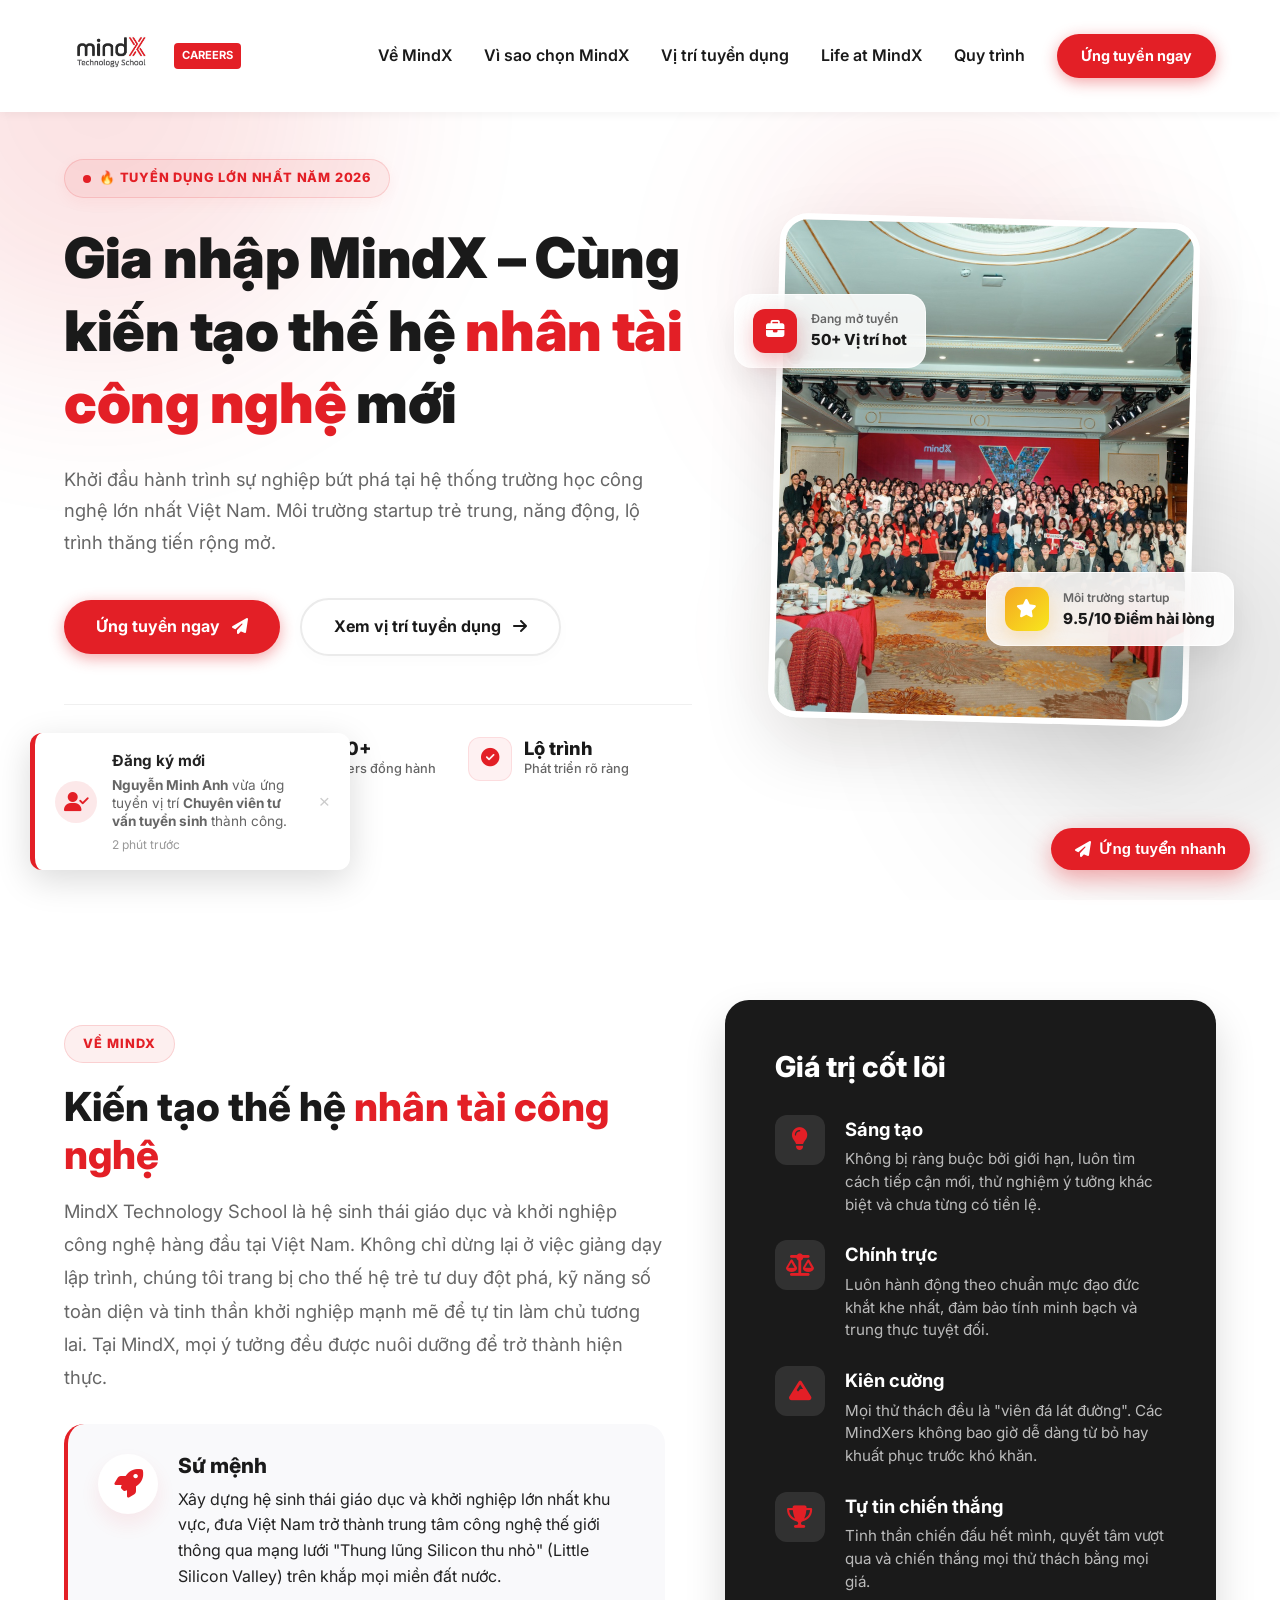
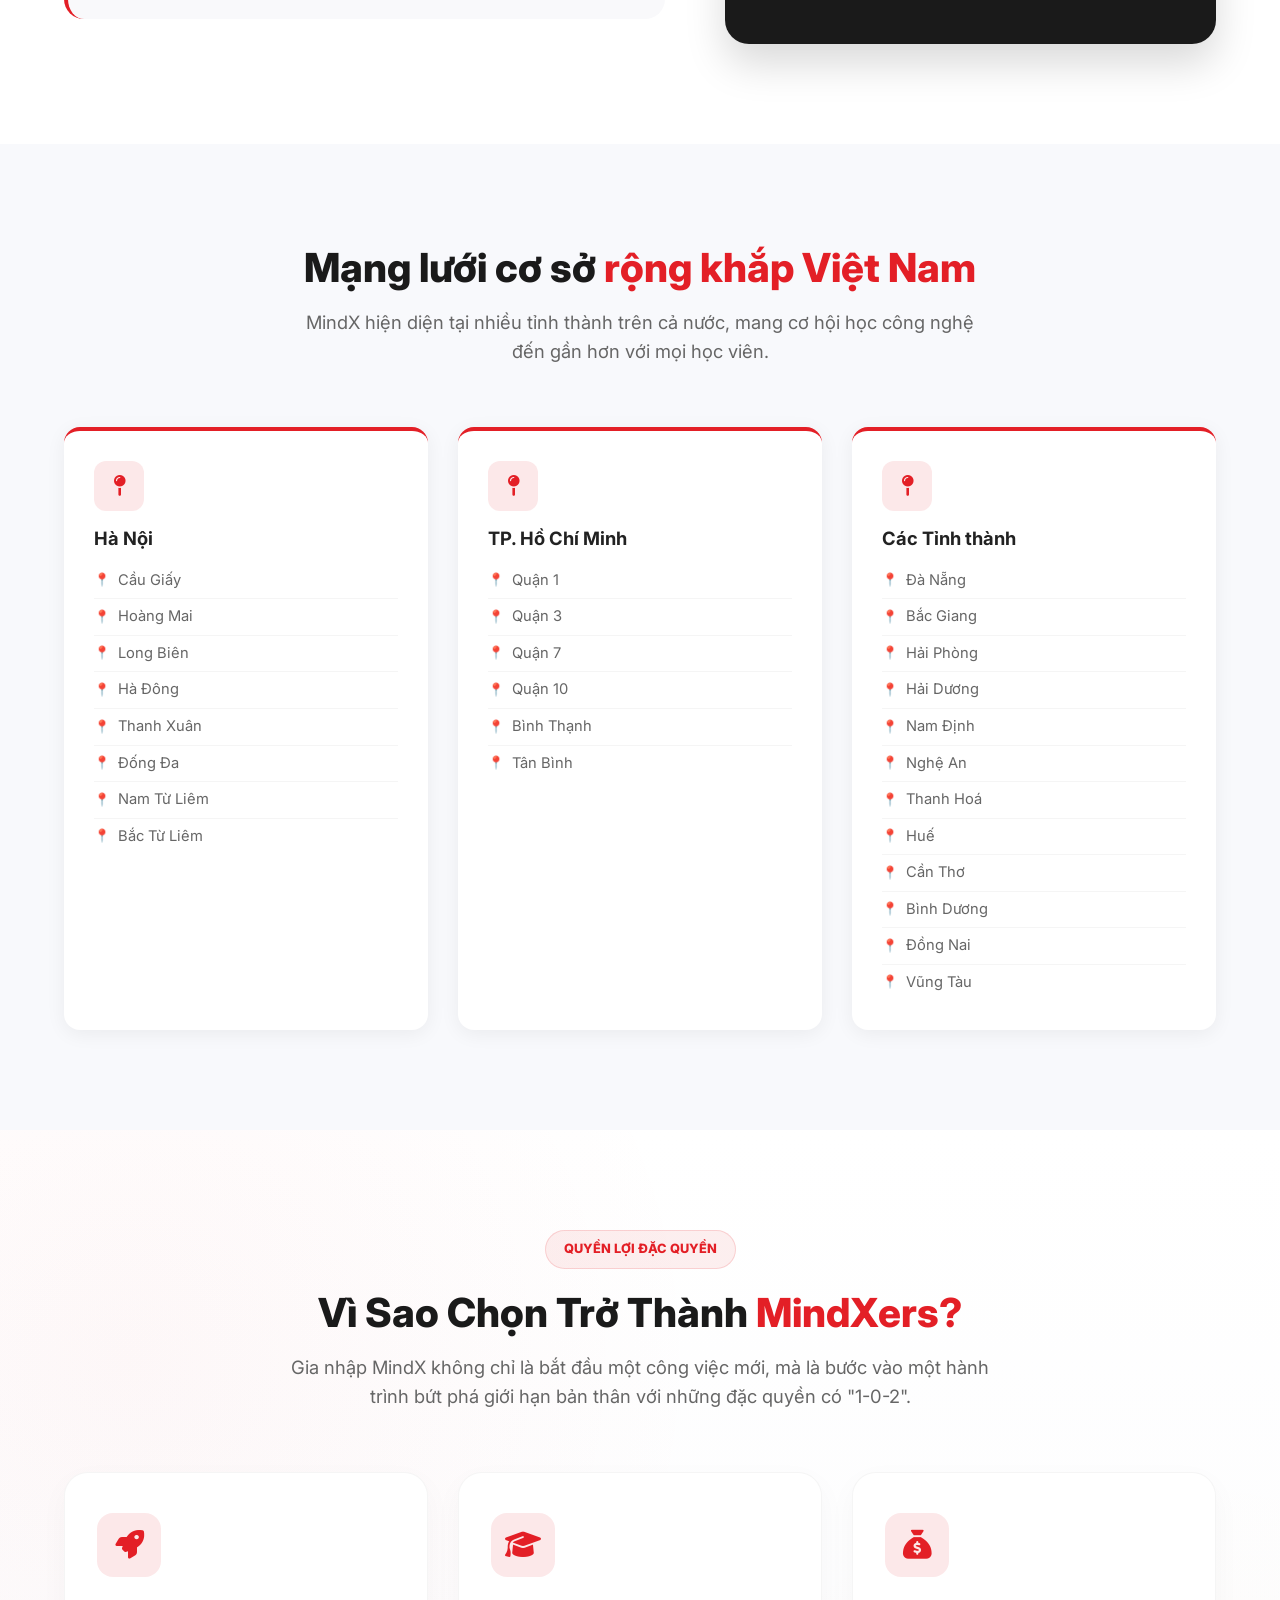
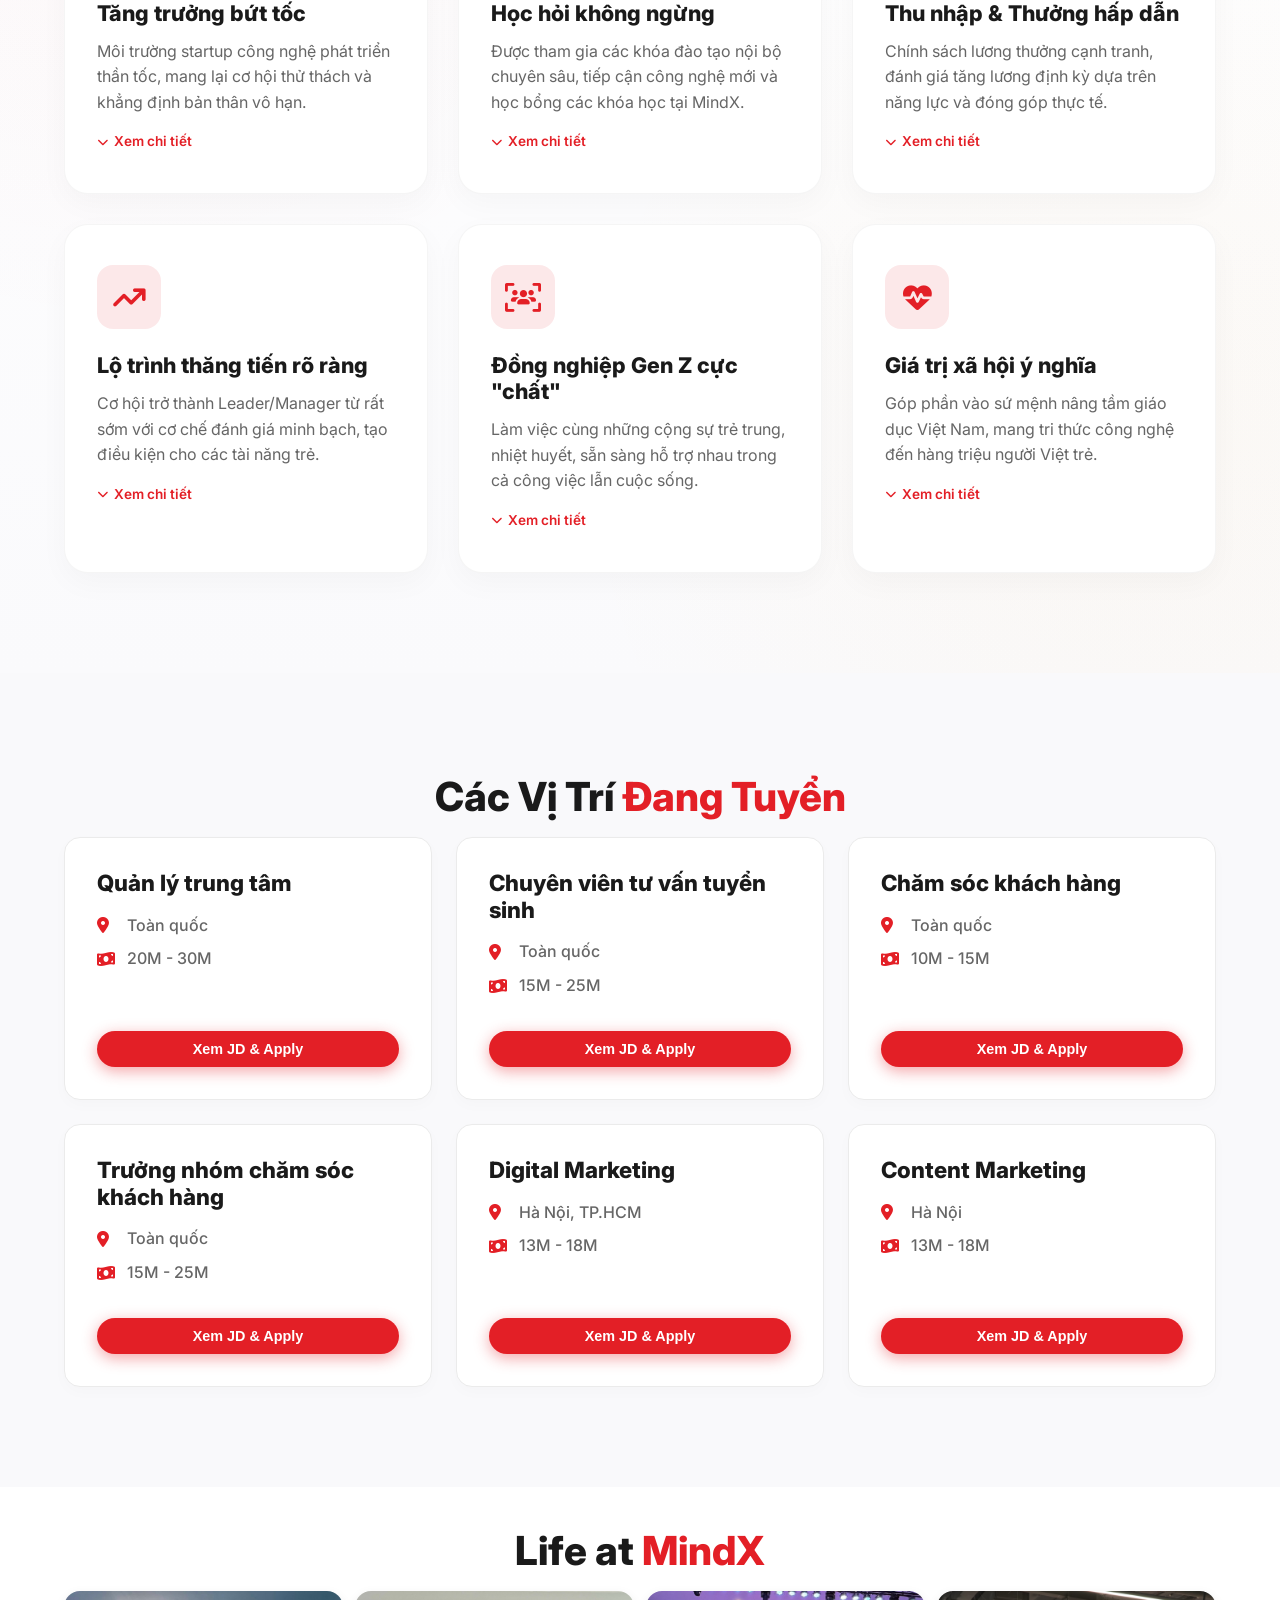
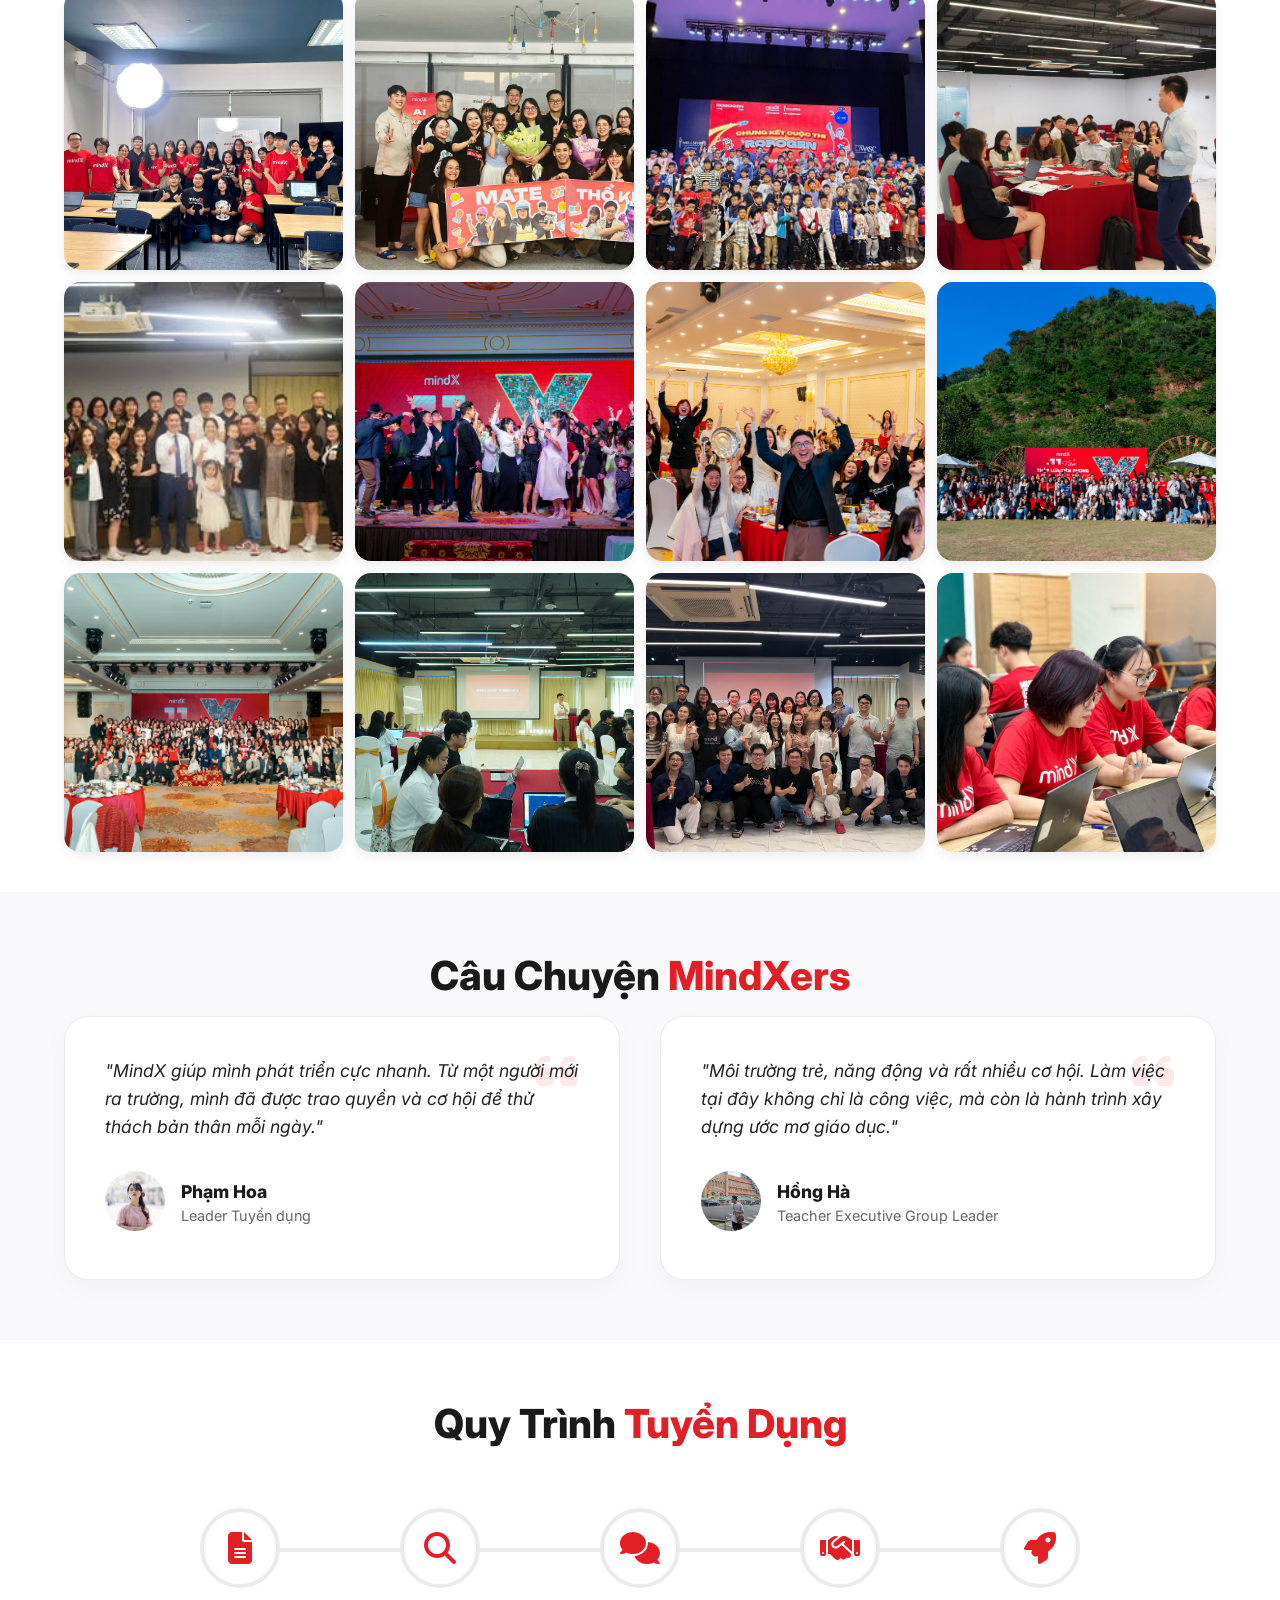
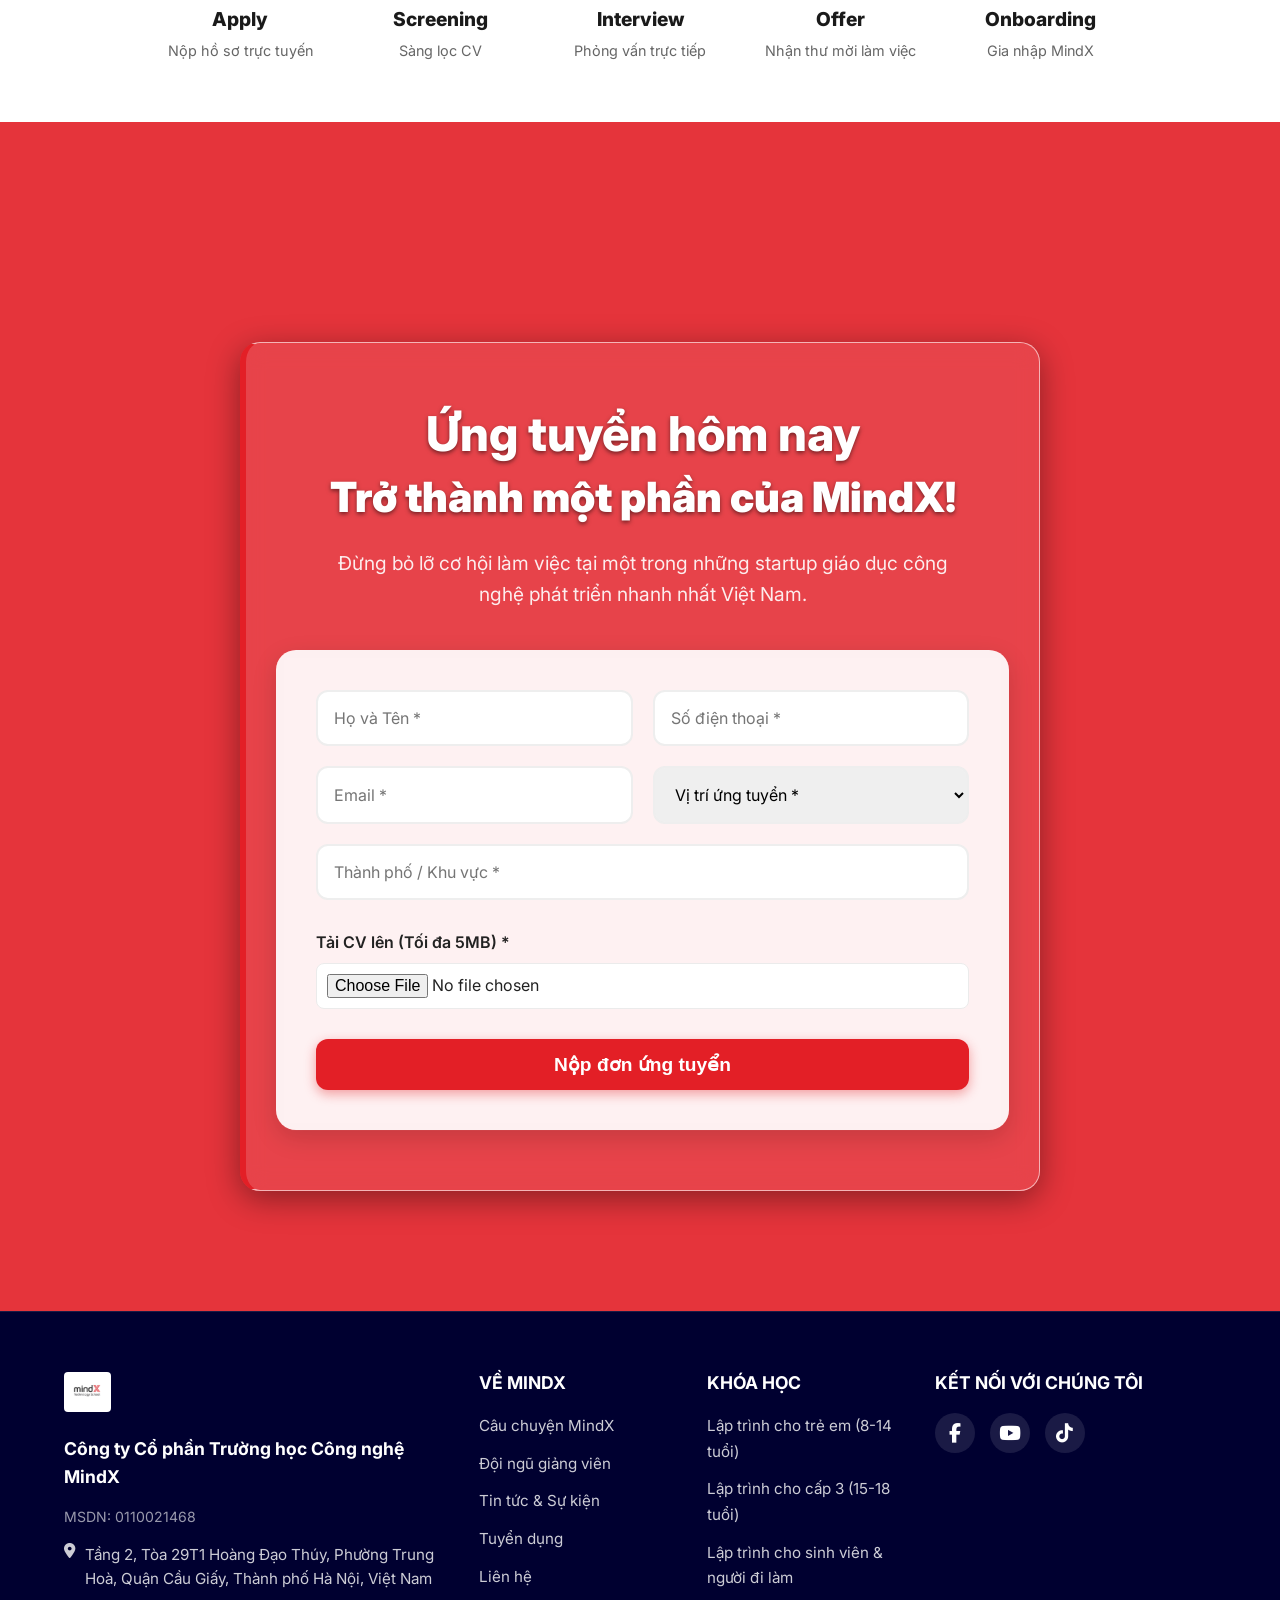
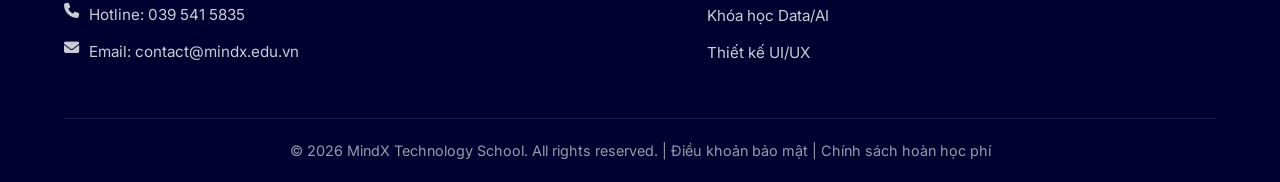
==== commit a64002a6: "update" ====
--- a/index.html
+++ b/index.html
@@ -1,1702 +1,126 @@
 <!DOCTYPE html>
-<html lang="vi" style="margin: 0; padding: 0; box-sizing: border-box; scroll-behavior: smooth;">
+<html lang="vi">
+
 <head>
     <meta charset="UTF-8">
     <meta name="viewport" content="width=device-width, initial-scale=1.0">
     <title>Tuyển Dụng MindX | Kiến tạo thế hệ nhân tài công nghệ</title>
-    <meta name="description" content="MindX đang tuyển dụng nhiều vị trí hấp dẫn trên toàn quốc. Cơ hội phát triển nhanh, môi trường trẻ trung, thu nhập cạnh tranh.">
-    <style>
-@font-face {
-  font-family: 'Inter';
-  font-style: normal;
-  font-weight: 400;
-  font-display: swap;
-  src: url(https://fonts.gstatic.com/s/inter/v20/UcCO3FwrK3iLTeHuS_nVMrMxCp50SjIw2boKoduKmMEVuLyfMZg.ttf) format('truetype');
-}
-@font-face {
-  font-family: 'Inter';
-  font-style: normal;
-  font-weight: 500;
-  font-display: swap;
-  src: url(https://fonts.gstatic.com/s/inter/v20/UcCO3FwrK3iLTeHuS_nVMrMxCp50SjIw2boKoduKmMEVuI6fMZg.ttf) format('truetype');
-}
-@font-face {
-  font-family: 'Inter';
-  font-style: normal;
-  font-weight: 600;
-  font-display: swap;
-  src: url(https://fonts.gstatic.com/s/inter/v20/UcCO3FwrK3iLTeHuS_nVMrMxCp50SjIw2boKoduKmMEVuGKYMZg.ttf) format('truetype');
-}
-@font-face {
-  font-family: 'Inter';
-  font-style: normal;
-  font-weight: 700;
-  font-display: swap;
-  src: url(https://fonts.gstatic.com/s/inter/v20/UcCO3FwrK3iLTeHuS_nVMrMxCp50SjIw2boKoduKmMEVuFuYMZg.ttf) format('truetype');
-}
-@font-face {
-  font-family: 'Inter';
-  font-style: normal;
-  font-weight: 800;
-  font-display: swap;
-  src: url(https://fonts.gstatic.com/s/inter/v20/UcCO3FwrK3iLTeHuS_nVMrMxCp50SjIw2boKoduKmMEVuDyYMZg.ttf) format('truetype');
-}
-@font-face {
-  font-family: 'Inter';
-  font-style: normal;
-  font-weight: 900;
-  font-display: swap;
-  src: url(https://fonts.gstatic.com/s/inter/v20/UcCO3FwrK3iLTeHuS_nVMrMxCp50SjIw2boKoduKmMEVuBWYMZg.ttf) format('truetype');
-}
-</style>
-    <style>
-@media (prefers-reduced-motion:reduce) {
-  .fa-beat,.fa-beat-fade,.fa-bounce,.fa-fade,.fa-flip,.fa-pulse,.fa-shake,.fa-spin,.fa-spin-pulse {
-    -webkit-animation-delay: -1ms;
-    animation-delay: -1ms;
-    -webkit-animation-duration: 1ms;
-    animation-duration: 1ms;
-    -webkit-animation-iteration-count: 1;
-    animation-iteration-count: 1;
-    -webkit-transition-delay: 0s;
-    transition-delay: 0s;
-    -webkit-transition-duration: 0s;
-    transition-duration: 0s;
-  }
-}
-@-webkit-keyframes fa-beat {
-  0%,90% {
-    -webkit-transform: scale(1);
-    transform: scale(1);
-  }
-  45% {
-    -webkit-transform: scale(var(--fa-beat-scale,1.25));
-    transform: scale(var(--fa-beat-scale,1.25));
-  }
-}
-@keyframes fa-beat {
-  0%,90% {
-    -webkit-transform: scale(1);
-    transform: scale(1);
-  }
-  45% {
-    -webkit-transform: scale(var(--fa-beat-scale,1.25));
-    transform: scale(var(--fa-beat-scale,1.25));
-  }
-}
-@-webkit-keyframes fa-bounce {
-  0% {
-    -webkit-transform: scale(1) translateY(0);
-    transform: scale(1) translateY(0);
-  }
-  10% {
-    -webkit-transform: scale(var(--fa-bounce-start-scale-x,1.1),var(--fa-bounce-start-scale-y,.9)) translateY(0);
-    transform: scale(var(--fa-bounce-start-scale-x,1.1),var(--fa-bounce-start-scale-y,.9)) translateY(0);
-  }
-  30% {
-    -webkit-transform: scale(var(--fa-bounce-jump-scale-x,.9),var(--fa-bounce-jump-scale-y,1.1)) translateY(var(--fa-bounce-height,-.5em));
-    transform: scale(var(--fa-bounce-jump-scale-x,.9),var(--fa-bounce-jump-scale-y,1.1)) translateY(var(--fa-bounce-height,-.5em));
-  }
-  50% {
-    -webkit-transform: scale(var(--fa-bounce-land-scale-x,1.05),var(--fa-bounce-land-scale-y,.95)) translateY(0);
-    transform: scale(var(--fa-bounce-land-scale-x,1.05),var(--fa-bounce-land-scale-y,.95)) translateY(0);
-  }
-  57% {
-    -webkit-transform: scale(1) translateY(var(--fa-bounce-rebound,-.125em));
-    transform: scale(1) translateY(var(--fa-bounce-rebound,-.125em));
-  }
-  64% {
-    -webkit-transform: scale(1) translateY(0);
-    transform: scale(1) translateY(0);
-  }
-  to {
-    -webkit-transform: scale(1) translateY(0);
-    transform: scale(1) translateY(0);
-  }
-}
-@keyframes fa-bounce {
-  0% {
-    -webkit-transform: scale(1) translateY(0);
-    transform: scale(1) translateY(0);
-  }
-  10% {
-    -webkit-transform: scale(var(--fa-bounce-start-scale-x,1.1),var(--fa-bounce-start-scale-y,.9)) translateY(0);
-    transform: scale(var(--fa-bounce-start-scale-x,1.1),var(--fa-bounce-start-scale-y,.9)) translateY(0);
-  }
-  30% {
-    -webkit-transform: scale(var(--fa-bounce-jump-scale-x,.9),var(--fa-bounce-jump-scale-y,1.1)) translateY(var(--fa-bounce-height,-.5em));
-    transform: scale(var(--fa-bounce-jump-scale-x,.9),var(--fa-bounce-jump-scale-y,1.1)) translateY(var(--fa-bounce-height,-.5em));
-  }
-  50% {
-    -webkit-transform: scale(var(--fa-bounce-land-scale-x,1.05),var(--fa-bounce-land-scale-y,.95)) translateY(0);
-    transform: scale(var(--fa-bounce-land-scale-x,1.05),var(--fa-bounce-land-scale-y,.95)) translateY(0);
-  }
-  57% {
-    -webkit-transform: scale(1) translateY(var(--fa-bounce-rebound,-.125em));
-    transform: scale(1) translateY(var(--fa-bounce-rebound,-.125em));
-  }
-  64% {
-    -webkit-transform: scale(1) translateY(0);
-    transform: scale(1) translateY(0);
-  }
-  to {
-    -webkit-transform: scale(1) translateY(0);
-    transform: scale(1) translateY(0);
-  }
-}
-@-webkit-keyframes fa-fade {
-  50% {
-    opacity: var(--fa-fade-opacity,.4);
-  }
-}
-@keyframes fa-fade {
-  50% {
-    opacity: var(--fa-fade-opacity,.4);
-  }
-}
-@-webkit-keyframes fa-beat-fade {
-  0%,to {
-    opacity: var(--fa-beat-fade-opacity,.4);
-    -webkit-transform: scale(1);
-    transform: scale(1);
-  }
-  50% {
-    opacity: 1;
-    -webkit-transform: scale(var(--fa-beat-fade-scale,1.125));
-    transform: scale(var(--fa-beat-fade-scale,1.125));
-  }
-}
-@keyframes fa-beat-fade {
-  0%,to {
-    opacity: var(--fa-beat-fade-opacity,.4);
-    -webkit-transform: scale(1);
-    transform: scale(1);
-  }
-  50% {
-    opacity: 1;
-    -webkit-transform: scale(var(--fa-beat-fade-scale,1.125));
-    transform: scale(var(--fa-beat-fade-scale,1.125));
-  }
-}
-@-webkit-keyframes fa-flip {
-  50% {
-    -webkit-transform: rotate3d(var(--fa-flip-x,0),var(--fa-flip-y,1),var(--fa-flip-z,0),var(--fa-flip-angle,-180deg));
-    transform: rotate3d(var(--fa-flip-x,0),var(--fa-flip-y,1),var(--fa-flip-z,0),var(--fa-flip-angle,-180deg));
-  }
-}
-@keyframes fa-flip {
-  50% {
-    -webkit-transform: rotate3d(var(--fa-flip-x,0),var(--fa-flip-y,1),var(--fa-flip-z,0),var(--fa-flip-angle,-180deg));
-    transform: rotate3d(var(--fa-flip-x,0),var(--fa-flip-y,1),var(--fa-flip-z,0),var(--fa-flip-angle,-180deg));
-  }
-}
-@-webkit-keyframes fa-shake {
-  0% {
-    -webkit-transform: rotate(-15deg);
-    transform: rotate(-15deg);
-  }
-  4% {
-    -webkit-transform: rotate(15deg);
-    transform: rotate(15deg);
-  }
-  8%,24% {
-    -webkit-transform: rotate(-18deg);
-    transform: rotate(-18deg);
-  }
-  12%,28% {
-    -webkit-transform: rotate(18deg);
-    transform: rotate(18deg);
-  }
-  16% {
-    -webkit-transform: rotate(-22deg);
-    transform: rotate(-22deg);
-  }
-  20% {
-    -webkit-transform: rotate(22deg);
-    transform: rotate(22deg);
-  }
-  32% {
-    -webkit-transform: rotate(-12deg);
-    transform: rotate(-12deg);
-  }
-  36% {
-    -webkit-transform: rotate(12deg);
-    transform: rotate(12deg);
-  }
-  40%,to {
-    -webkit-transform: rotate(0deg);
-    transform: rotate(0deg);
-  }
-}
-@keyframes fa-shake {
-  0% {
-    -webkit-transform: rotate(-15deg);
-    transform: rotate(-15deg);
-  }
-  4% {
-    -webkit-transform: rotate(15deg);
-    transform: rotate(15deg);
-  }
-  8%,24% {
-    -webkit-transform: rotate(-18deg);
-    transform: rotate(-18deg);
-  }
-  12%,28% {
-    -webkit-transform: rotate(18deg);
-    transform: rotate(18deg);
-  }
-  16% {
-    -webkit-transform: rotate(-22deg);
-    transform: rotate(-22deg);
-  }
-  20% {
-    -webkit-transform: rotate(22deg);
-    transform: rotate(22deg);
-  }
-  32% {
-    -webkit-transform: rotate(-12deg);
-    transform: rotate(-12deg);
-  }
-  36% {
-    -webkit-transform: rotate(12deg);
-    transform: rotate(12deg);
-  }
-  40%,to {
-    -webkit-transform: rotate(0deg);
-    transform: rotate(0deg);
-  }
-}
-@-webkit-keyframes fa-spin {
-  0% {
-    -webkit-transform: rotate(0deg);
-    transform: rotate(0deg);
-  }
-  to {
-    -webkit-transform: rotate(1turn);
-    transform: rotate(1turn);
-  }
-}
-@keyframes fa-spin {
-  0% {
-    -webkit-transform: rotate(0deg);
-    transform: rotate(0deg);
-  }
-  to {
-    -webkit-transform: rotate(1turn);
-    transform: rotate(1turn);
-  }
-}
-@font-face {
-  font-family: "Font Awesome 6 Brands";
-  font-style: normal;
-  font-weight: 400;
-  font-display: block;
-  src: url("https://cdnjs.cloudflare.com/ajax/libs/font-awesome/6.4.0/webfonts/fa-brands-400.woff2") format("woff2"),url("https://cdnjs.cloudflare.com/ajax/libs/font-awesome/6.4.0/webfonts/fa-brands-400.ttf") format("truetype");
-}
-@font-face {
-  font-family: "Font Awesome 6 Free";
-  font-style: normal;
-  font-weight: 400;
-  font-display: block;
-  src: url("https://cdnjs.cloudflare.com/ajax/libs/font-awesome/6.4.0/webfonts/fa-regular-400.woff2") format("woff2"),url("https://cdnjs.cloudflare.com/ajax/libs/font-awesome/6.4.0/webfonts/fa-regular-400.ttf") format("truetype");
-}
-@font-face {
-  font-family: "Font Awesome 6 Free";
-  font-style: normal;
-  font-weight: 900;
-  font-display: block;
-  src: url("https://cdnjs.cloudflare.com/ajax/libs/font-awesome/6.4.0/webfonts/fa-solid-900.woff2") format("woff2"),url("https://cdnjs.cloudflare.com/ajax/libs/font-awesome/6.4.0/webfonts/fa-solid-900.ttf") format("truetype");
-}
-@font-face {
-  font-family: "Font Awesome 5 Brands";
-  font-display: block;
-  font-weight: 400;
-  src: url("https://cdnjs.cloudflare.com/ajax/libs/font-awesome/6.4.0/webfonts/fa-brands-400.woff2") format("woff2"),url("https://cdnjs.cloudflare.com/ajax/libs/font-awesome/6.4.0/webfonts/fa-brands-400.ttf") format("truetype");
-}
-@font-face {
-  font-family: "Font Awesome 5 Free";
-  font-display: block;
-  font-weight: 900;
-  src: url("https://cdnjs.cloudflare.com/ajax/libs/font-awesome/6.4.0/webfonts/fa-solid-900.woff2") format("woff2"),url("https://cdnjs.cloudflare.com/ajax/libs/font-awesome/6.4.0/webfonts/fa-solid-900.ttf") format("truetype");
-}
-@font-face {
-  font-family: "Font Awesome 5 Free";
-  font-display: block;
-  font-weight: 400;
-  src: url("https://cdnjs.cloudflare.com/ajax/libs/font-awesome/6.4.0/webfonts/fa-regular-400.woff2") format("woff2"),url("https://cdnjs.cloudflare.com/ajax/libs/font-awesome/6.4.0/webfonts/fa-regular-400.ttf") format("truetype");
-}
-@font-face {
-  font-family: "FontAwesome";
-  font-display: block;
-  src: url("https://cdnjs.cloudflare.com/ajax/libs/font-awesome/6.4.0/webfonts/fa-solid-900.woff2") format("woff2"),url("https://cdnjs.cloudflare.com/ajax/libs/font-awesome/6.4.0/webfonts/fa-solid-900.ttf") format("truetype");
-}
-@font-face {
-  font-family: "FontAwesome";
-  font-display: block;
-  src: url("https://cdnjs.cloudflare.com/ajax/libs/font-awesome/6.4.0/webfonts/fa-brands-400.woff2") format("woff2"),url("https://cdnjs.cloudflare.com/ajax/libs/font-awesome/6.4.0/webfonts/fa-brands-400.ttf") format("truetype");
-}
-@font-face {
-  font-family: "FontAwesome";
-  font-display: block;
-  src: url("https://cdnjs.cloudflare.com/ajax/libs/font-awesome/6.4.0/webfonts/fa-regular-400.woff2") format("woff2"),url("https://cdnjs.cloudflare.com/ajax/libs/font-awesome/6.4.0/webfonts/fa-regular-400.ttf") format("truetype");
-  unicode-range: u+f003,u+f006,u+f014,u+f016-f017,u+f01a-f01b,u+f01d,u+f022,u+f03e,u+f044,u+f046,u+f05c-f05d,u+f06e,u+f070,u+f087-f088,u+f08a,u+f094,u+f096-f097,u+f09d,u+f0a0,u+f0a2,u+f0a4-f0a7,u+f0c5,u+f0c7,u+f0e5-f0e6,u+f0eb,u+f0f6-f0f8,u+f10c,u+f114-f115,u+f118-f11a,u+f11c-f11d,u+f133,u+f147,u+f14e,u+f150-f152,u+f185-f186,u+f18e,u+f190-f192,u+f196,u+f1c1-f1c9,u+f1d9,u+f1db,u+f1e3,u+f1ea,u+f1f7,u+f1f9,u+f20a,u+f247-f248,u+f24a,u+f24d,u+f255-f25b,u+f25d,u+f271-f274,u+f278,u+f27b,u+f28c,u+f28e,u+f29c,u+f2b5,u+f2b7,u+f2ba,u+f2bc,u+f2be,u+f2c0-f2c1,u+f2c3,u+f2d0,u+f2d2,u+f2d4,u+f2dc;
-}
-@font-face {
-  font-family: "FontAwesome";
-  font-display: block;
-  src: url("data:application/octet-stream; charset=utf-8;base64,d09GMgABAAAAABHUAAoAAAAAJIQAABGMAwQBAAAAAAAAAAAAAAAAAAAAAAAAAAAAATgCJAQgBmADgRwAghzKugDLUAWJAAcghUESEVW1HwKgkbJw/n4/vXP/nTNtZjJpMpM2TQbovVQCGbgGJTQBzxPzPjHvGu/58taUFfOsypd+seZl/Sv1/z+ddp8k9PnSlwQuKOnfYIzTgCAQLim1zoAdxiYFMUZTumdV+qrWvvWZVa2r5P/mSn8FchWGR4mWZYXsq69Qf2YWZuEgW0qJd/coOeBkDrMlRLfJEWa3hEKeLBBrliSMrhC6zvQx3Pe3vahLgyGCEt6PcAABSmWEH/7kFxtXyLX/QIX8DwAr7R59TfCpN8rJAHMAMAHEDseWg/koByADAAByIjb1N6ZLO2l4BBjDLxVk1WX8OW6DAYCn4nUAcEK6pP/AOLwUgIBRQjozuvh1jrrgnNMgHx71z4foGIs5ZHRVAoDL+C4AaAHg4GdvBIpiXl3XZwbK2yIZwE5hWI7P75IBpHl8YvnxWYFkoEkGbBumMaujOAg8LSNV0hIA1KFE2p+6OpTRBIANaEEZJodHDU8YXjd8bDgYPjN8frg9fMPwg8MPDz8+/Mnwp8PfDv+6V9kL9zb2Tto7de/8vcv3rty7eu+BvVfv/f+f4/98aDQCGB41PGF47fBRHE2sZif21d+7eu/eH1rm8gvyLfJJ+YR8VD4sH5J3yr68Ql4qN+WKPCwjycU/xc/Fj8UPxTfEl8QXxRfE+8Xz4pCwnQ/KucC/NQoDYJTjAHOowxjsgxZMAWC7w6hfrasgbi+kSa+6qKOQVXXKdCxJtUnCFPtFLjjnXGCWDql18cWDiz95cXTxxdHFn7wYc85FUd0wzAXnDxX/3to6dWtrZQvtrZWtLYHFjL7afsYJ0AAqSbs/gkQ60pRRFqjzZY8X0lKgAkZZpKM0SX/e0Lo5SUiSnH12khAy2dS6YQlhjU15tZo39SWN20vp6uphKDNJcvbh1dV0qW3beDc2W60mbjBQ/78Z5QQwh5MAMAq7HYlUBSr2w16kI4nUrzcxSJO0F/shZbSJQbywiYmOdNiL/UAFm5j0FucwYpT5YS9O0mQOUVmOY2WCcb/VR89zM84z1/Ow3/I5E5nlOFYmTNNv9dHz3IzzzPU87Ld8zkSGn+E8cz0P+y2fM5FZjmNlwjT9Vh89z8UHvMX9aqAPBwEwDpRPGZ1DRucw2kROVlwKI91L0qSJadLEQCKXX1W8cDsgKIStL6hWW0JcoCuUuh+t+CQtg7qYk2DbpbSiLxCiVa1eoG0hsIDL5itSINClbFdBTB6onRk/07KFxNkWLxC20wqlLn5ut1Az2+J/+1hbCJR/BO6kA+BF4ZkvaxDso32FaVnmDRZlcmlJMmrdUPaw+FnTvKMiHczRkZU77kQp3sQmAcygAzA9cPijDYbWXOL/UU7Th+kh8/tnuEsAd6ABc3A0nA83AngLqhv41UC1F1Tg1xkN25GOdHUxTWK1oLrBfqwzGnZ0tI6LaRKnftH6WFCBD5qpJThHidt6QKe4o6MC5FwM9AJOuQe5doLzjFubFXc4F8VHJRYZBqqDZwrOc87FkbJMcJ7tYCFJX4tz0S+V9QXn/V0IsmMdhHlk2ITjAVAFfl1ixyzdG7qKvc8BOtSMnlXkX5uDGJukSRqz1AgferhSedgSwrK6u/OBZQlh/ZJYQ85FNttoIDYas2XGeP7DFdetPGxZltgA1dsQlmVZnIsRHG8oOMdGYxZhttHghwbmF5voC2gqL6N+XakrpsZVCIs6OogGZV3KqoEKVDupyRh2GN2PlLU7MzZeSBP4hmDf50wceD/nluNY75t1PU+EkmLYUQGKwZmJFYQtL3KJKO/o6FnfgTl6njv7PstxLM7ff0Aw7g8E5y0MVKfI0dBDdkciSsxkv5Ty6RFvgBfbKslB7OioV28QqEBVKaMsLJ6L+Jfi6RVbu1F8j3OBl66MTCOoUY6zmMMYwHQa9hbTJI17Hd5fUuaHfuzHPVTiIrsyOYOBvy9tt/Css67ZuWytLiSeUSq1WuvHX7a768UQPXrKq3ASXA2QqqCJgfIDFSi/roI02cRkE5NUvWQ8iJ05jHS0qXBj0kT/[base64]/8yspUpzO1snI8AJQBAAjgAMowAU3oAWDYi/1pyrqU+YGaCXdIpCPdRr/da1dXlw8GxR114SA6oo47uaNS9HF7BAiv7K1Wq4+OqGflkNlCsdtqZV/gNOu3Rru4izuQAXghLd5NVEybCiFQ/oWYKmaqMIVjJep0lguR9lGyMJ0mOtLfMZcpZs44Y8YWFjHFzBlnzFSoMc0LxHLDHXIIDyGxP2JOWmP/FI5ADKfCtQAeo369SYJ4YZMkvcU5Yne9Jep3666VM/WmblPYYRyZTpVxzBwJVtzIXyLDiAQxDCJyBl8SIhR1T+KjZ7PFS/AzN47dOFaEprnkl0yz5C8ztrwteQn7NQFfjfpTjQwjKnak58lQCHxUenURClG8BJduHLtxrPO2h6a55I9gEwBitleEZDgAH/ZBCAchhtPgagCPqmtWHY1BvLAXqEDpXjyPwWW+YT9MI92NdOwbix+9+fXKe2mg/JCyQK1ikkY6HDDFZY1aDbFWa2CeE4ssq4nJspt/gLVao/SGio9KOTExOTkxIeXJ1KkoyzVCamNjNUJqZVJza+TQgSNoAvaYIsfL8jagUSHLnzy00NQxzbvleVKrEVKrkWNrhNQAqA58wsbhIBwHF8CN8DBAqr/GTC/qrq7F5nBcmvRKQUYxaaIjiZ1upxtsBC7Bx7KFtJtYSajJBefcAOo2AVvmDBs11uJG9mrGPL+SIfJGcyac+8zcJpwL7KOYYq7k3DsgYzgXBTczNWov+BXmvSI/oYbomqdVOBfbaDWt2gDgR/gSAK8dH2CvKFZHute2owydSHAesb9+DlFvcRMTFSi/3cIMPc/tc953PQ/DRJKepcghTGGG/[base64]/MG+hhikibnCIT+E2Fz7e05hbxsD1RnzPIvajm2XDVrrdA6tz84Qlx0WoZ7KEOc7KkDH9u1y2aC27UwHAZKZ2fV59UMZCBnn/Ppa0FGOV2AO0wCYGCAaCoKTDx4y+P1AV2hxkuLlhvUksyz2pGUweSHnYvpWeGYyPYUXSoZCVrZNcztiw8MG4qHdmppOcnTajZkOwg5xDiPnkHqxxMUF727Z4kC1exvuFPY2Y9u2EGc6xx92F3PcAR/[base64]/L4F92ciBvCMit0jc05tbfH1rZMs6f4GsXHpRCCRTRN2LbQtAgTQsjxOF3d2+sfetmJCWUJr/aHEtZgPxo3BYtInLdAvM7iabiOd877bCRJdlnhrDRwVhbyyTnNMwpevdKRxwIO3/q/j3U4CWNj3GRmfq+V6xYzqlSeL97hPhQwB/O3awyeFMyTzMsmUXE19j7JEm6yHqY7FPfxHPFSvMjrTfc4pEda4xOLqdNuDxxUFkiSloo58t35+siRWZzGS4g4EteUFrKn+ja2VWnYlLKdvKVHNE2Ylu63Cfl8jyUxq8sSAsCSfuOyqKKYpiX4/E6aPDmdnjyZKBafKoffy7CEWTFe4JGYJkzL0iOaUnzbaSVmfKhHmukohH4ql0YVxVw2vfuSfPLk9IyEy/X2Tb5GS+g1TAXKK6ZkJUaH6Z3xlM4U3TSYflNnzpoVFO0ao+WkIRNzfMJcEfxNF3PsMlmBO1TZL8U9v0yLrLGyAZUVdh5f+vOQtL8ySAV0Mu1qD9ZTcBdAN+rq1NkTWJQ0zo2VbJXQrsCvTf9uwNXlSuzM6+pMuLSZAUoSp9ZuANtJ/zjdhs3ruMJ0mucbM92hzizzfJUMftn3Em5iut3Ea2Z0rC68mErZF1As+17F5vwMS5iaquvWJefwlhS7uzUyuG3xqO77myo25y5EkVmbyLm9SntDqaSq65YlTC0z/RXuDZRMlqIWjxI37Ogmz1M4t+9j4DOZMzanr++c8POlU5BBAQt9gzi/7CVmWklXKibZeJDKrMv7Z64bCR7klL1s0ot4x5kdnOlz6tcvUmEjkeuRVBwixyFyMnJ6JE4Ut6cyntCzsxue0dJNOJTAfQw+QSfoPqhgEIj9DuLqccspl3kZdw655bSXYRFVTyUzas9i8gepMJMS7P7dex79ds2F/YUnnnjiiePXXLi2j574npkm+940mkz8LljTMOnMgwenbtx43ltv5Tdu7D2BaJTgONcZxnWOA0AD1lZvNIel2I4akPZ/94ZvHp0F0xlYRyrf2a/pjmCcX054mQjQIgNuaQrPLZbn+8IKIZnpKRHW9A8kk0TJ5ED/mvxLzEXiUaYqxNSIMbcn1Z7vi7HUL3VIrA+aOi2XGxjI5aZNpefLWFlMT7GZphAxw1DiMaftdyGpNo2sgd8DN/px/EhFOp+eoV+V85Xv1A3qY+o3WkN7JzI38pq+i2lsD7uDfR8tRMejL0T/[base64]/3i+UZO9VkKdfDmNA+tliNj+r/m1flMuDY81qWB+qH62HZ8lttZHTjlbHPtg8pPqjYdhsDeRypwSNsIo6S3Y4OLYqaIRIZj292E6zeZ/[base64]/qRLXr8ZAw==") format("woff2"),url("https://cdnjs.cloudflare.com/ajax/libs/font-awesome/6.4.0/webfonts/fa-v4compatibility.ttf") format("truetype");
-  unicode-range: u+f041,u+f047,u+f065-f066,u+f07d-f07e,u+f080,u+f08b,u+f08e,u+f090,u+f09a,u+f0ac,u+f0ae,u+f0b2,u+f0d0,u+f0d6,u+f0e4,u+f0ec,u+f10a-f10b,u+f123,u+f13e,u+f148-f149,u+f14c,u+f156,u+f15e,u+f160-f161,u+f163,u+f175-f178,u+f195,u+f1f8,u+f219,u+f27a;
-}
-</style>
-    <style id="mindx-head-style">
-.btn-primary:hover {
-  background-color: var(--primary-color);
-  transform: translateY(-2px);
-  box-shadow: 0 6px 20px rgba(227, 31, 38, 0.5);
-  color: var(--white);
-}
-.btn-outline:hover {
-  background-color: var(--mindx-black);
-  color: var(--white);
-  transform: translateY(-2px);
-}
-@keyframes pulse-animation {
-  0% {
-    box-shadow: 0 0 0 0 rgba(227, 31, 38, 0.7);
-  }
-  70% {
-    box-shadow: 0 0 0 15px rgba(227, 31, 38, 0);
-  }
-  100% {
-    box-shadow: 0 0 0 0 rgba(227, 31, 38, 0);
-  }
-}
-.nav-links a:not(.btn):hover {
-  color: var(--mindx-red);
-}
-@keyframes float {
-  0% {
-    transform: translateY(0) scale(1);
-  }
-  100% {
-    transform: translateY(40px) scale(1.15);
-  }
-}
-@keyframes dot-pulse {
-  0% {
-    transform: scale(0.85);
-    opacity: 0.5;
-    box-shadow: 0 0 0 0 rgba(227, 31, 38, 0.7);
-  }
-  70% {
-    transform: scale(1.15);
-    opacity: 1;
-    box-shadow: 0 0 0 8px rgba(227, 31, 38, 0);
-  }
-  100% {
-    transform: scale(0.85);
-    opacity: 0.5;
-    box-shadow: 0 0 0 0 rgba(227, 31, 38, 0);
-  }
-}
-.btn-secondary:hover {
-  background-color: var(--mindx-black);
-  color: var(--white);
-  border-color: var(--mindx-black);
-  transform: translateY(-2px);
-  box-shadow: 0 6px 20px rgba(26, 26, 26, 0.15);
-}
-.image-wrapper:hover {
-  transform: rotate(0deg) scale(1.02);
-}
-.floating-card:hover {
-  transform: translateY(-5px) scale(1.03);
-  box-shadow: 0 20px 45px rgba(0, 0, 0, 0.12);
-}
-@keyframes float-slow {
-  0% {
-    transform: translateY(0);
-  }
-  100% {
-    transform: translateY(-12px);
-  }
-}
-@keyframes slideUpFade {
-  from {
-    opacity: 0;
-    transform: translateY(40px);
-  }
-  to {
-    opacity: 1;
-    transform: translateY(0);
-  }
-}
-.feature-card-pro:hover {
-  transform: translateY(-8px);
-  box-shadow: 0 20px 40px rgba(0,0,0,0.08);
-  border-color: rgba(227, 31, 38, 0.2);
-}
-.feature-card-pro:hover::before {
-  height: 100%;
-}
-.feature-card-pro:hover .feature-icon-pro {
-  transform: scale(1.1) rotate(5deg);
-}
-.job-card:hover {
-  background: var(--white);
-  transform: translateY(-5px);
-  border-color: var(--mindx-red);
-  box-shadow: 0 15px 30px rgba(227,31,38,0.1);
-}
-.gallery-item:hover {
-  transform: scale(1.05);
-  box-shadow: 0 8px 20px rgba(0,0,0,0.12);
-}
-.gallery-item:hover img {
-  transform: scale(1.12);
-}
-.gallery-item:hover::before {
-  opacity: 1;
-}
-.gallery-item:hover img {
-  transform: scale(1.12);
-}
-.gallery-item:hover::after {
-  opacity: 1;
-}
-.timeline-step:hover .step-icon {
-  background: var(--mindx-red);
-  border-color: var(--mindx-red);
-  color: var(--white);
-  transform: scale(1.1);
-}
-.form-grid input:focus, .form-grid select:focus {
-  outline: none;
-  border-color: var(--mindx-red);
-}
-.apply-form button:hover {
-  transform: translateY(-3px);
-  box-shadow: 0 6px 18px rgba(255,111,97,0.6);
-}
-.apply-form button:active {
-  transform: translateY(1px);
-}
-@keyframes pulseBtn {
-  0% {
-    box-shadow: 0 0 0 0 rgba(255,111,97,0.5);
-  }
-  70% {
-    box-shadow: 0 0 0 10px rgba(255,111,97,0);
-  }
-  100% {
-    box-shadow: 0 0 0 0 rgba(255,111,97,0);
-  }
-}
-@keyframes statusFadeIn {
-  from {
-    opacity: 0;
-    transform: translateY(-8px);
-  }
-  to {
-    opacity: 1;
-    transform: translateY(0);
-  }
-}
-.form-grid textarea:focus {
-  outline: none;
-  border-color: var(--mindx-red);
-}
-.region-card:hover {
-  transform: translateY(-5px);
-  box-shadow: 0 12px 35px rgba(227, 31, 38, 0.12);
-}
-@media (max-width: 992px) {
-  .network-stats {
-    grid-template-columns: repeat(2, 1fr);
-  }
-  .network-regions {
-    grid-template-columns: 1fr 1fr;
-  }
-  .network-stat-item:nth-child(2) {
-    border-right: none;
-  }
-}
-@media (max-width: 576px) {
-  .network-stats {
-    grid-template-columns: 1fr 1fr;
-    padding: 25px;
-  }
-  .network-regions {
-    grid-template-columns: 1fr;
-  }
-  .network-stat-item {
-    border-right: none;
-    border-bottom: 1px solid rgba(0,0,0,0.06);
-    padding-bottom: 15px;
-  }
-}
-.mindx-footer ul a:hover {
-  color: var(--primary-color);
-}
-.mindx-footer .social-icon:hover {
-  background: var(--primary-color);
-  transform: translateY(-3px);
-}
-.mindx-footer .footer-bottom a:hover {
-  color: #fff;
-}
-@media (max-width: 992px) {
-  .mindx-footer .footer-grid {
-    grid-template-columns: 1fr 1fr;
-  }
-}
-@media (max-width: 576px) {
-  .mindx-footer .footer-grid {
-    grid-template-columns: 1fr;
-  }
-}
-@media (max-width: 992px) {
-  .hero {
-    padding: 100px 0 60px;
-    min-height: auto;
-  }
-  .hero-grid {
-    grid-template-columns: 1fr;
-    gap: 50px;
-  }
-  .hero-left {
-    text-align: center;
-  }
-  .hero-badge {
-    margin: 0 auto 24px;
-  }
-  .hero-title {
-    font-size: 2.8rem;
-  }
-  .hero-subtitle {
-    max-width: 100%;
-    margin-bottom: 30px;
-  }
-  .hero-buttons {
-    justify-content: center;
-  }
-  .hero-trust-badges {
-    justify-content: center;
-    flex-wrap: wrap;
-    gap: 24px;
-    margin-top: 36px;
-    padding-top: 24px;
-  }
-  .hero-right {
-    margin-top: 20px;
-  }
-  .hero-visual {
-    max-width: 380px;
-  }
-  .card-top {
-    left: -20px;
-  }
-  .card-bottom {
-    right: -20px;
-  }
-  .gallery {
-    display: grid;
-    grid-template-columns: repeat(auto-fill, minmax(250px, 1fr));
-    grid-template-rows: repeat(3, 1fr);
-    gap: 12px;
-    margin-top: 10px;
-    grid-auto-flow: dense;
-  }
-  .gallery-item:nth-child(1), .gallery-item:nth-child(2), .gallery-item:nth-child(4) {
-    grid-column: span 1;
-  }
-  .timeline {
-    flex-direction: column;
-    align-items: center;
-    gap: 40px;
-  }
-  .timeline::before {
-    left: 50%;
-    top: 0;
-    bottom: 0;
-    width: 4px;
-    height: auto;
-    transform: translateX(-50%);
-  }
-}
-@media (max-width: 768px) {
-  .nav-links {
-    display: none;
-  }
-  .mobile-menu-btn {
-    display: block;
-  }
-  .hero {
-    padding: 90px 0 50px;
-  }
-  .hero-title {
-    font-size: 2.1rem;
-    line-height: 1.35;
-    letter-spacing: -0.3px;
-  }
-  .hero-buttons {
-    flex-direction: column;
-    gap: 12px;
-    width: 100%;
-  }
-  .hero-buttons .btn {
-    width: 100%;
-  }
-  .hero-trust-badges {
-    flex-direction: column;
-    align-items: center;
-    gap: 16px;
-    width: 100%;
-  }
-  .trust-item {
-    width: 100%;
-    justify-content: center;
-  }
-  .hero-visual {
-    max-width: 310px;
-  }
-  .card-top {
-    left: -10px;
-    padding: 10px 14px;
-  }
-  .card-bottom {
-    right: -10px;
-    padding: 10px 14px;
-  }
-  .floating-card-icon {
-    width: 38px;
-    height: 38px;
-    font-size: 1rem;
-  }
-  .card-value {
-    font-size: 0.85rem;
-  }
-  .form-grid {
-    grid-template-columns: 1fr;
-  }
-  .sticky-apply-btn {
-    display: block;
-  }
-  body {
-    padding-bottom: 60px;
-  }
-  .testimonial-cards {
-    grid-template-columns: 1fr;
-  }
-  .cta-container h2 {
-    font-size: 2rem;
-  }
-}
-.jd-modal-close:hover {
-  color: var(--mindx-red);
-}
-@media (max-width: 992px) {
-  .about-grid {
-    grid-template-columns: 1fr;
-  }
-}
-@media (max-width: 768px) {
-  .core-values {
-    padding: 30px;
-  }
-  .about-mindx {
-    padding: 60px 0;
-  }
-}
-@media (max-width: 768px) {
-  .cta-heading {
-    font-size: 1.6rem;
-  }
-  .cta-heading .cta-highlight {
-    font-size: 1.8rem;
-  }
-}
-.feature-card-pro:hover .card-toggle {
-  gap: 10px;
-}
-.toast-close:hover {
-  color: #666;
-}
-@media (max-width: 576px) {
-  .register-toast {
-    bottom: 90px;
-    left: -100%;
-    max-width: calc(100% - 40px);
-  }
-  .register-toast.show {
-    left: 20px;
-  }
-}
-.quick-apply-toggle:hover {
-  transform: translateY(-3px);
-  box-shadow: 0 12px 30px rgba(227, 31, 38, 0.6);
-}
-.quick-apply-close:hover {
-  color: #333;
-}
-.quick-apply-popup input:focus, 
-.quick-apply-popup select:focus {
-  border-color: var(--primary-color);
-}
-.btn-quick-submit:hover {
-  background: #b7191e;
-}
-.quick-cv-upload input[type="file"]:hover {
-  border-color: var(--primary-color);
-  background: rgba(227, 31, 38, 0.03);
-}
-@media (max-width: 576px) {
-  .quick-apply-widget {
-    bottom: 20px;
-    right: 20px;
-  }
-  .quick-apply-popup {
-    width: calc(100vw - 40px);
-    right: 0;
-  }
-}
-@keyframes count-pop {
-  0% {
-    transform: scale(0.85);
-    opacity: 0.6;
-  }
-  60% {
-    transform: scale(1.08);
-    opacity: 1;
-  }
-  100% {
-    transform: scale(1);
-    opacity: 1;
-  }
-}
-@keyframes text-glow-pulse {
-  0% {
-    color: var(--mindx-black);
-    text-shadow: none;
-  }
-  40% {
-    color: var(--mindx-red);
-    text-shadow: 0 0 18px rgba(227, 31, 38, 0.4);
-  }
-  70% {
-    color: var(--mindx-black);
-    text-shadow: none;
-  }
-  85% {
-    color: var(--mindx-red);
-    text-shadow: 0 0 10px rgba(227, 31, 38, 0.25);
-  }
-  100% {
-    color: var(--mindx-black);
-    text-shadow: none;
-  }
-}
-</style>
+    <meta name="description"
+        content="MindX đang tuyển dụng nhiều vị trí hấp dẫn trên toàn quốc. Cơ hội phát triển nhanh, môi trường trẻ trung, thu nhập cạnh tranh.">
+    <link href="https://fonts.googleapis.com/css2?family=Inter:wght@400;500;600;700;800;900&display=swap"
+        rel="stylesheet">
+    <link rel="stylesheet" href="https://cdnjs.cloudflare.com/ajax/libs/font-awesome/6.4.0/css/all.min.css">
+    <link rel="stylesheet" href="style.css">
 </head>
-<body style="margin: 0; padding: 0; box-sizing: border-box; font-family: 'Inter', sans-serif; color: #222222; line-height: 1.6; background-color: #FFFFFF;">
-    <!-- INLINE RESOURCE TAGS FOR STRAPI / NEXT.JS BODY CRAWLER -->
-    <style>
-@media (prefers-reduced-motion:reduce) {
-  .fa-beat,.fa-beat-fade,.fa-bounce,.fa-fade,.fa-flip,.fa-pulse,.fa-shake,.fa-spin,.fa-spin-pulse {
-    -webkit-animation-delay: -1ms;
-    animation-delay: -1ms;
-    -webkit-animation-duration: 1ms;
-    animation-duration: 1ms;
-    -webkit-animation-iteration-count: 1;
-    animation-iteration-count: 1;
-    -webkit-transition-delay: 0s;
-    transition-delay: 0s;
-    -webkit-transition-duration: 0s;
-    transition-duration: 0s;
-  }
-}
-@-webkit-keyframes fa-beat {
-  0%,90% {
-    -webkit-transform: scale(1);
-    transform: scale(1);
-  }
-  45% {
-    -webkit-transform: scale(var(--fa-beat-scale,1.25));
-    transform: scale(var(--fa-beat-scale,1.25));
-  }
-}
-@keyframes fa-beat {
-  0%,90% {
-    -webkit-transform: scale(1);
-    transform: scale(1);
-  }
-  45% {
-    -webkit-transform: scale(var(--fa-beat-scale,1.25));
-    transform: scale(var(--fa-beat-scale,1.25));
-  }
-}
-@-webkit-keyframes fa-bounce {
-  0% {
-    -webkit-transform: scale(1) translateY(0);
-    transform: scale(1) translateY(0);
-  }
-  10% {
-    -webkit-transform: scale(var(--fa-bounce-start-scale-x,1.1),var(--fa-bounce-start-scale-y,.9)) translateY(0);
-    transform: scale(var(--fa-bounce-start-scale-x,1.1),var(--fa-bounce-start-scale-y,.9)) translateY(0);
-  }
-  30% {
-    -webkit-transform: scale(var(--fa-bounce-jump-scale-x,.9),var(--fa-bounce-jump-scale-y,1.1)) translateY(var(--fa-bounce-height,-.5em));
-    transform: scale(var(--fa-bounce-jump-scale-x,.9),var(--fa-bounce-jump-scale-y,1.1)) translateY(var(--fa-bounce-height,-.5em));
-  }
-  50% {
-    -webkit-transform: scale(var(--fa-bounce-land-scale-x,1.05),var(--fa-bounce-land-scale-y,.95)) translateY(0);
-    transform: scale(var(--fa-bounce-land-scale-x,1.05),var(--fa-bounce-land-scale-y,.95)) translateY(0);
-  }
-  57% {
-    -webkit-transform: scale(1) translateY(var(--fa-bounce-rebound,-.125em));
-    transform: scale(1) translateY(var(--fa-bounce-rebound,-.125em));
-  }
-  64% {
-    -webkit-transform: scale(1) translateY(0);
-    transform: scale(1) translateY(0);
-  }
-  to {
-    -webkit-transform: scale(1) translateY(0);
-    transform: scale(1) translateY(0);
-  }
-}
-@keyframes fa-bounce {
-  0% {
-    -webkit-transform: scale(1) translateY(0);
-    transform: scale(1) translateY(0);
-  }
-  10% {
-    -webkit-transform: scale(var(--fa-bounce-start-scale-x,1.1),var(--fa-bounce-start-scale-y,.9)) translateY(0);
-    transform: scale(var(--fa-bounce-start-scale-x,1.1),var(--fa-bounce-start-scale-y,.9)) translateY(0);
-  }
-  30% {
-    -webkit-transform: scale(var(--fa-bounce-jump-scale-x,.9),var(--fa-bounce-jump-scale-y,1.1)) translateY(var(--fa-bounce-height,-.5em));
-    transform: scale(var(--fa-bounce-jump-scale-x,.9),var(--fa-bounce-jump-scale-y,1.1)) translateY(var(--fa-bounce-height,-.5em));
-  }
-  50% {
-    -webkit-transform: scale(var(--fa-bounce-land-scale-x,1.05),var(--fa-bounce-land-scale-y,.95)) translateY(0);
-    transform: scale(var(--fa-bounce-land-scale-x,1.05),var(--fa-bounce-land-scale-y,.95)) translateY(0);
-  }
-  57% {
-    -webkit-transform: scale(1) translateY(var(--fa-bounce-rebound,-.125em));
-    transform: scale(1) translateY(var(--fa-bounce-rebound,-.125em));
-  }
-  64% {
-    -webkit-transform: scale(1) translateY(0);
-    transform: scale(1) translateY(0);
-  }
-  to {
-    -webkit-transform: scale(1) translateY(0);
-    transform: scale(1) translateY(0);
-  }
-}
-@-webkit-keyframes fa-fade {
-  50% {
-    opacity: var(--fa-fade-opacity,.4);
-  }
-}
-@keyframes fa-fade {
-  50% {
-    opacity: var(--fa-fade-opacity,.4);
-  }
-}
-@-webkit-keyframes fa-beat-fade {
-  0%,to {
-    opacity: var(--fa-beat-fade-opacity,.4);
-    -webkit-transform: scale(1);
-    transform: scale(1);
-  }
-  50% {
-    opacity: 1;
-    -webkit-transform: scale(var(--fa-beat-fade-scale,1.125));
-    transform: scale(var(--fa-beat-fade-scale,1.125));
-  }
-}
-@keyframes fa-beat-fade {
-  0%,to {
-    opacity: var(--fa-beat-fade-opacity,.4);
-    -webkit-transform: scale(1);
-    transform: scale(1);
-  }
-  50% {
-    opacity: 1;
-    -webkit-transform: scale(var(--fa-beat-fade-scale,1.125));
-    transform: scale(var(--fa-beat-fade-scale,1.125));
-  }
-}
-@-webkit-keyframes fa-flip {
-  50% {
-    -webkit-transform: rotate3d(var(--fa-flip-x,0),var(--fa-flip-y,1),var(--fa-flip-z,0),var(--fa-flip-angle,-180deg));
-    transform: rotate3d(var(--fa-flip-x,0),var(--fa-flip-y,1),var(--fa-flip-z,0),var(--fa-flip-angle,-180deg));
-  }
-}
-@keyframes fa-flip {
-  50% {
-    -webkit-transform: rotate3d(var(--fa-flip-x,0),var(--fa-flip-y,1),var(--fa-flip-z,0),var(--fa-flip-angle,-180deg));
-    transform: rotate3d(var(--fa-flip-x,0),var(--fa-flip-y,1),var(--fa-flip-z,0),var(--fa-flip-angle,-180deg));
-  }
-}
-@-webkit-keyframes fa-shake {
-  0% {
-    -webkit-transform: rotate(-15deg);
-    transform: rotate(-15deg);
-  }
-  4% {
-    -webkit-transform: rotate(15deg);
-    transform: rotate(15deg);
-  }
-  8%,24% {
-    -webkit-transform: rotate(-18deg);
-    transform: rotate(-18deg);
-  }
-  12%,28% {
-    -webkit-transform: rotate(18deg);
-    transform: rotate(18deg);
-  }
-  16% {
-    -webkit-transform: rotate(-22deg);
-    transform: rotate(-22deg);
-  }
-  20% {
-    -webkit-transform: rotate(22deg);
-    transform: rotate(22deg);
-  }
-  32% {
-    -webkit-transform: rotate(-12deg);
-    transform: rotate(-12deg);
-  }
-  36% {
-    -webkit-transform: rotate(12deg);
-    transform: rotate(12deg);
-  }
-  40%,to {
-    -webkit-transform: rotate(0deg);
-    transform: rotate(0deg);
-  }
-}
-@keyframes fa-shake {
-  0% {
-    -webkit-transform: rotate(-15deg);
-    transform: rotate(-15deg);
-  }
-  4% {
-    -webkit-transform: rotate(15deg);
-    transform: rotate(15deg);
-  }
-  8%,24% {
-    -webkit-transform: rotate(-18deg);
-    transform: rotate(-18deg);
-  }
-  12%,28% {
-    -webkit-transform: rotate(18deg);
-    transform: rotate(18deg);
-  }
-  16% {
-    -webkit-transform: rotate(-22deg);
-    transform: rotate(-22deg);
-  }
-  20% {
-    -webkit-transform: rotate(22deg);
-    transform: rotate(22deg);
-  }
-  32% {
-    -webkit-transform: rotate(-12deg);
-    transform: rotate(-12deg);
-  }
-  36% {
-    -webkit-transform: rotate(12deg);
-    transform: rotate(12deg);
-  }
-  40%,to {
-    -webkit-transform: rotate(0deg);
-    transform: rotate(0deg);
-  }
-}
-@-webkit-keyframes fa-spin {
-  0% {
-    -webkit-transform: rotate(0deg);
-    transform: rotate(0deg);
-  }
-  to {
-    -webkit-transform: rotate(1turn);
-    transform: rotate(1turn);
-  }
-}
-@keyframes fa-spin {
-  0% {
-    -webkit-transform: rotate(0deg);
-    transform: rotate(0deg);
-  }
-  to {
-    -webkit-transform: rotate(1turn);
-    transform: rotate(1turn);
-  }
-}
-@font-face {
-  font-family: "Font Awesome 6 Brands";
-  font-style: normal;
-  font-weight: 400;
-  font-display: block;
-  src: url("https://cdnjs.cloudflare.com/ajax/libs/font-awesome/6.4.0/webfonts/fa-brands-400.woff2") format("woff2"),url("https://cdnjs.cloudflare.com/ajax/libs/font-awesome/6.4.0/webfonts/fa-brands-400.ttf") format("truetype");
-}
-@font-face {
-  font-family: "Font Awesome 6 Free";
-  font-style: normal;
-  font-weight: 400;
-  font-display: block;
-  src: url("https://cdnjs.cloudflare.com/ajax/libs/font-awesome/6.4.0/webfonts/fa-regular-400.woff2") format("woff2"),url("https://cdnjs.cloudflare.com/ajax/libs/font-awesome/6.4.0/webfonts/fa-regular-400.ttf") format("truetype");
-}
-@font-face {
-  font-family: "Font Awesome 6 Free";
-  font-style: normal;
-  font-weight: 900;
-  font-display: block;
-  src: url("https://cdnjs.cloudflare.com/ajax/libs/font-awesome/6.4.0/webfonts/fa-solid-900.woff2") format("woff2"),url("https://cdnjs.cloudflare.com/ajax/libs/font-awesome/6.4.0/webfonts/fa-solid-900.ttf") format("truetype");
-}
-@font-face {
-  font-family: "Font Awesome 5 Brands";
-  font-display: block;
-  font-weight: 400;
-  src: url("https://cdnjs.cloudflare.com/ajax/libs/font-awesome/6.4.0/webfonts/fa-brands-400.woff2") format("woff2"),url("https://cdnjs.cloudflare.com/ajax/libs/font-awesome/6.4.0/webfonts/fa-brands-400.ttf") format("truetype");
-}
-@font-face {
-  font-family: "Font Awesome 5 Free";
-  font-display: block;
-  font-weight: 900;
-  src: url("https://cdnjs.cloudflare.com/ajax/libs/font-awesome/6.4.0/webfonts/fa-solid-900.woff2") format("woff2"),url("https://cdnjs.cloudflare.com/ajax/libs/font-awesome/6.4.0/webfonts/fa-solid-900.ttf") format("truetype");
-}
-@font-face {
-  font-family: "Font Awesome 5 Free";
-  font-display: block;
-  font-weight: 400;
-  src: url("https://cdnjs.cloudflare.com/ajax/libs/font-awesome/6.4.0/webfonts/fa-regular-400.woff2") format("woff2"),url("https://cdnjs.cloudflare.com/ajax/libs/font-awesome/6.4.0/webfonts/fa-regular-400.ttf") format("truetype");
-}
-@font-face {
-  font-family: "FontAwesome";
-  font-display: block;
-  src: url("https://cdnjs.cloudflare.com/ajax/libs/font-awesome/6.4.0/webfonts/fa-solid-900.woff2") format("woff2"),url("https://cdnjs.cloudflare.com/ajax/libs/font-awesome/6.4.0/webfonts/fa-solid-900.ttf") format("truetype");
-}
-@font-face {
-  font-family: "FontAwesome";
-  font-display: block;
-  src: url("https://cdnjs.cloudflare.com/ajax/libs/font-awesome/6.4.0/webfonts/fa-brands-400.woff2") format("woff2"),url("https://cdnjs.cloudflare.com/ajax/libs/font-awesome/6.4.0/webfonts/fa-brands-400.ttf") format("truetype");
-}
-@font-face {
-  font-family: "FontAwesome";
-  font-display: block;
-  src: url("https://cdnjs.cloudflare.com/ajax/libs/font-awesome/6.4.0/webfonts/fa-regular-400.woff2") format("woff2"),url("https://cdnjs.cloudflare.com/ajax/libs/font-awesome/6.4.0/webfonts/fa-regular-400.ttf") format("truetype");
-  unicode-range: u+f003,u+f006,u+f014,u+f016-f017,u+f01a-f01b,u+f01d,u+f022,u+f03e,u+f044,u+f046,u+f05c-f05d,u+f06e,u+f070,u+f087-f088,u+f08a,u+f094,u+f096-f097,u+f09d,u+f0a0,u+f0a2,u+f0a4-f0a7,u+f0c5,u+f0c7,u+f0e5-f0e6,u+f0eb,u+f0f6-f0f8,u+f10c,u+f114-f115,u+f118-f11a,u+f11c-f11d,u+f133,u+f147,u+f14e,u+f150-f152,u+f185-f186,u+f18e,u+f190-f192,u+f196,u+f1c1-f1c9,u+f1d9,u+f1db,u+f1e3,u+f1ea,u+f1f7,u+f1f9,u+f20a,u+f247-f248,u+f24a,u+f24d,u+f255-f25b,u+f25d,u+f271-f274,u+f278,u+f27b,u+f28c,u+f28e,u+f29c,u+f2b5,u+f2b7,u+f2ba,u+f2bc,u+f2be,u+f2c0-f2c1,u+f2c3,u+f2d0,u+f2d2,u+f2d4,u+f2dc;
-}
-@font-face {
-  font-family: "FontAwesome";
-  font-display: block;
-  src: url("data:application/octet-stream; charset=utf-8;base64,d09GMgABAAAAABHUAAoAAAAAJIQAABGMAwQBAAAAAAAAAAAAAAAAAAAAAAAAAAAAATgCJAQgBmADgRwAghzKugDLUAWJAAcghUESEVW1HwKgkbJw/n4/vXP/nTNtZjJpMpM2TQbovVQCGbgGJTQBzxPzPjHvGu/58taUFfOsypd+seZl/Sv1/z+ddp8k9PnSlwQuKOnfYIzTgCAQLim1zoAdxiYFMUZTumdV+qrWvvWZVa2r5P/mSn8FchWGR4mWZYXsq69Qf2YWZuEgW0qJd/coOeBkDrMlRLfJEWa3hEKeLBBrliSMrhC6zvQx3Pe3vahLgyGCEt6PcAABSmWEH/7kFxtXyLX/QIX8DwAr7R59TfCpN8rJAHMAMAHEDseWg/koByADAAByIjb1N6ZLO2l4BBjDLxVk1WX8OW6DAYCn4nUAcEK6pP/AOLwUgIBRQjozuvh1jrrgnNMgHx71z4foGIs5ZHRVAoDL+C4AaAHg4GdvBIpiXl3XZwbK2yIZwE5hWI7P75IBpHl8YvnxWYFkoEkGbBumMaujOAg8LSNV0hIA1KFE2p+6OpTRBIANaEEZJodHDU8YXjd8bDgYPjN8frg9fMPwg8MPDz8+/Mnwp8PfDv+6V9kL9zb2Tto7de/8vcv3rty7eu+BvVfv/f+f4/98aDQCGB41PGF47fBRHE2sZif21d+7eu/eH1rm8gvyLfJJ+YR8VD4sH5J3yr68Ql4qN+WKPCwjycU/xc/Fj8UPxTfEl8QXxRfE+8Xz4pCwnQ/KucC/NQoDYJTjAHOowxjsgxZMAWC7w6hfrasgbi+kSa+6qKOQVXXKdCxJtUnCFPtFLjjnXGCWDql18cWDiz95cXTxxdHFn7wYc85FUd0wzAXnDxX/3to6dWtrZQvtrZWtLYHFjL7afsYJ0AAqSbs/gkQ60pRRFqjzZY8X0lKgAkZZpKM0SX/e0Lo5SUiSnH12khAy2dS6YQlhjU15tZo39SWN20vp6uphKDNJcvbh1dV0qW3beDc2W60mbjBQ/78Z5QQwh5MAMAq7HYlUBSr2w16kI4nUrzcxSJO0F/shZbSJQbywiYmOdNiL/UAFm5j0FucwYpT5YS9O0mQOUVmOY2WCcb/VR89zM84z1/Ow3/I5E5nlOFYmTNNv9dHz3IzzzPU87Ld8zkSGn+E8cz0P+y2fM5FZjmNlwjT9Vh89z8UHvMX9aqAPBwEwDpRPGZ1DRucw2kROVlwKI91L0qSJadLEQCKXX1W8cDsgKIStL6hWW0JcoCuUuh+t+CQtg7qYk2DbpbSiLxCiVa1eoG0hsIDL5itSINClbFdBTB6onRk/07KFxNkWLxC20wqlLn5ut1Az2+J/+1hbCJR/BO6kA+BF4ZkvaxDso32FaVnmDRZlcmlJMmrdUPaw+FnTvKMiHczRkZU77kQp3sQmAcygAzA9cPijDYbWXOL/UU7Th+kh8/tnuEsAd6ABc3A0nA83AngLqhv41UC1F1Tg1xkN25GOdHUxTWK1oLrBfqwzGnZ0tI6LaRKnftH6WFCBD5qpJThHidt6QKe4o6MC5FwM9AJOuQe5doLzjFubFXc4F8VHJRYZBqqDZwrOc87FkbJMcJ7tYCFJX4tz0S+V9QXn/V0IsmMdhHlk2ITjAVAFfl1ixyzdG7qKvc8BOtSMnlXkX5uDGJukSRqz1AgferhSedgSwrK6u/OBZQlh/ZJYQ85FNttoIDYas2XGeP7DFdetPGxZltgA1dsQlmVZnIsRHG8oOMdGYxZhttHghwbmF5voC2gqL6N+XakrpsZVCIs6OogGZV3KqoEKVDupyRh2GN2PlLU7MzZeSBP4hmDf50wceD/nluNY75t1PU+EkmLYUQGKwZmJFYQtL3KJKO/o6FnfgTl6njv7PstxLM7ff0Aw7g8E5y0MVKfI0dBDdkciSsxkv5Ty6RFvgBfbKslB7OioV28QqEBVKaMsLJ6L+Jfi6RVbu1F8j3OBl66MTCOoUY6zmMMYwHQa9hbTJI17Hd5fUuaHfuzHPVTiIrsyOYOBvy9tt/Css67ZuWytLiSeUSq1WuvHX7a768UQPXrKq3ASXA2QqqCJgfIDFSi/roI02cRkE5NUvWQ8iJ05jHS0qXBj0kT/[base64]/8yspUpzO1snI8AJQBAAjgAMowAU3oAWDYi/1pyrqU+YGaCXdIpCPdRr/da1dXlw8GxR114SA6oo47uaNS9HF7BAiv7K1Wq4+OqGflkNlCsdtqZV/gNOu3Rru4izuQAXghLd5NVEybCiFQ/oWYKmaqMIVjJep0lguR9lGyMJ0mOtLfMZcpZs44Y8YWFjHFzBlnzFSoMc0LxHLDHXIIDyGxP2JOWmP/FI5ADKfCtQAeo369SYJ4YZMkvcU5Yne9Jep3666VM/WmblPYYRyZTpVxzBwJVtzIXyLDiAQxDCJyBl8SIhR1T+KjZ7PFS/AzN47dOFaEprnkl0yz5C8ztrwteQn7NQFfjfpTjQwjKnak58lQCHxUenURClG8BJduHLtxrPO2h6a55I9gEwBitleEZDgAH/ZBCAchhtPgagCPqmtWHY1BvLAXqEDpXjyPwWW+YT9MI92NdOwbix+9+fXKe2mg/JCyQK1ikkY6HDDFZY1aDbFWa2CeE4ssq4nJspt/gLVao/SGio9KOTExOTkxIeXJ1KkoyzVCamNjNUJqZVJza+TQgSNoAvaYIsfL8jagUSHLnzy00NQxzbvleVKrEVKrkWNrhNQAqA58wsbhIBwHF8CN8DBAqr/GTC/qrq7F5nBcmvRKQUYxaaIjiZ1upxtsBC7Bx7KFtJtYSajJBefcAOo2AVvmDBs11uJG9mrGPL+SIfJGcyac+8zcJpwL7KOYYq7k3DsgYzgXBTczNWov+BXmvSI/oYbomqdVOBfbaDWt2gDgR/gSAK8dH2CvKFZHute2owydSHAesb9+DlFvcRMTFSi/3cIMPc/tc953PQ/DRJKepcghTGGG/[base64]/MG+hhikibnCIT+E2Fz7e05hbxsD1RnzPIvajm2XDVrrdA6tz84Qlx0WoZ7KEOc7KkDH9u1y2aC27UwHAZKZ2fV59UMZCBnn/Ppa0FGOV2AO0wCYGCAaCoKTDx4y+P1AV2hxkuLlhvUksyz2pGUweSHnYvpWeGYyPYUXSoZCVrZNcztiw8MG4qHdmppOcnTajZkOwg5xDiPnkHqxxMUF727Z4kC1exvuFPY2Y9u2EGc6xx92F3PcAR/[base64]/L4F92ciBvCMit0jc05tbfH1rZMs6f4GsXHpRCCRTRN2LbQtAgTQsjxOF3d2+sfetmJCWUJr/aHEtZgPxo3BYtInLdAvM7iabiOd877bCRJdlnhrDRwVhbyyTnNMwpevdKRxwIO3/q/j3U4CWNj3GRmfq+V6xYzqlSeL97hPhQwB/O3awyeFMyTzMsmUXE19j7JEm6yHqY7FPfxHPFSvMjrTfc4pEda4xOLqdNuDxxUFkiSloo58t35+siRWZzGS4g4EteUFrKn+ja2VWnYlLKdvKVHNE2Ylu63Cfl8jyUxq8sSAsCSfuOyqKKYpiX4/E6aPDmdnjyZKBafKoffy7CEWTFe4JGYJkzL0iOaUnzbaSVmfKhHmukohH4ql0YVxVw2vfuSfPLk9IyEy/X2Tb5GS+g1TAXKK6ZkJUaH6Z3xlM4U3TSYflNnzpoVFO0ao+WkIRNzfMJcEfxNF3PsMlmBO1TZL8U9v0yLrLGyAZUVdh5f+vOQtL8ySAV0Mu1qD9ZTcBdAN+rq1NkTWJQ0zo2VbJXQrsCvTf9uwNXlSuzM6+pMuLSZAUoSp9ZuANtJ/zjdhs3ruMJ0mucbM92hzizzfJUMftn3Em5iut3Ea2Z0rC68mErZF1As+17F5vwMS5iaquvWJefwlhS7uzUyuG3xqO77myo25y5EkVmbyLm9SntDqaSq65YlTC0z/RXuDZRMlqIWjxI37Ogmz1M4t+9j4DOZMzanr++c8POlU5BBAQt9gzi/7CVmWklXKibZeJDKrMv7Z64bCR7klL1s0ot4x5kdnOlz6tcvUmEjkeuRVBwixyFyMnJ6JE4Ut6cyntCzsxue0dJNOJTAfQw+QSfoPqhgEIj9DuLqccspl3kZdw655bSXYRFVTyUzas9i8gepMJMS7P7dex79ds2F/YUnnnjiiePXXLi2j574npkm+940mkz8LljTMOnMgwenbtx43ltv5Tdu7D2BaJTgONcZxnWOA0AD1lZvNIel2I4akPZ/94ZvHp0F0xlYRyrf2a/pjmCcX054mQjQIgNuaQrPLZbn+8IKIZnpKRHW9A8kk0TJ5ED/mvxLzEXiUaYqxNSIMbcn1Z7vi7HUL3VIrA+aOi2XGxjI5aZNpefLWFlMT7GZphAxw1DiMaftdyGpNo2sgd8DN/px/EhFOp+eoV+V85Xv1A3qY+o3WkN7JzI38pq+i2lsD7uDfR8tRMejL0T/[base64]/3i+UZO9VkKdfDmNA+tliNj+r/m1flMuDY81qWB+qH62HZ8lttZHTjlbHPtg8pPqjYdhsDeRypwSNsIo6S3Y4OLYqaIRIZj292E6zeZ/[base64]/qRLXr8ZAw==") format("woff2"),url("https://cdnjs.cloudflare.com/ajax/libs/font-awesome/6.4.0/webfonts/fa-v4compatibility.ttf") format("truetype");
-  unicode-range: u+f041,u+f047,u+f065-f066,u+f07d-f07e,u+f080,u+f08b,u+f08e,u+f090,u+f09a,u+f0ac,u+f0ae,u+f0b2,u+f0d0,u+f0d6,u+f0e4,u+f0ec,u+f10a-f10b,u+f123,u+f13e,u+f148-f149,u+f14c,u+f156,u+f15e,u+f160-f161,u+f163,u+f175-f178,u+f195,u+f1f8,u+f219,u+f27a;
-}
-</style>
-    <style>
-@font-face {
-  font-family: 'Inter';
-  font-style: normal;
-  font-weight: 400;
-  font-display: swap;
-  src: url(https://fonts.gstatic.com/s/inter/v20/UcCO3FwrK3iLTeHuS_nVMrMxCp50SjIw2boKoduKmMEVuLyfMZg.ttf) format('truetype');
-}
-@font-face {
-  font-family: 'Inter';
-  font-style: normal;
-  font-weight: 500;
-  font-display: swap;
-  src: url(https://fonts.gstatic.com/s/inter/v20/UcCO3FwrK3iLTeHuS_nVMrMxCp50SjIw2boKoduKmMEVuI6fMZg.ttf) format('truetype');
-}
-@font-face {
-  font-family: 'Inter';
-  font-style: normal;
-  font-weight: 600;
-  font-display: swap;
-  src: url(https://fonts.gstatic.com/s/inter/v20/UcCO3FwrK3iLTeHuS_nVMrMxCp50SjIw2boKoduKmMEVuGKYMZg.ttf) format('truetype');
-}
-@font-face {
-  font-family: 'Inter';
-  font-style: normal;
-  font-weight: 700;
-  font-display: swap;
-  src: url(https://fonts.gstatic.com/s/inter/v20/UcCO3FwrK3iLTeHuS_nVMrMxCp50SjIw2boKoduKmMEVuFuYMZg.ttf) format('truetype');
-}
-@font-face {
-  font-family: 'Inter';
-  font-style: normal;
-  font-weight: 800;
-  font-display: swap;
-  src: url(https://fonts.gstatic.com/s/inter/v20/UcCO3FwrK3iLTeHuS_nVMrMxCp50SjIw2boKoduKmMEVuDyYMZg.ttf) format('truetype');
-}
-@font-face {
-  font-family: 'Inter';
-  font-style: normal;
-  font-weight: 900;
-  font-display: swap;
-  src: url(https://fonts.gstatic.com/s/inter/v20/UcCO3FwrK3iLTeHuS_nVMrMxCp50SjIw2boKoduKmMEVuBWYMZg.ttf) format('truetype');
-}
-</style>
-    <style id="mindx-recruitment-body-style">
-.btn-primary:hover {
-  background-color: var(--primary-color);
-  transform: translateY(-2px);
-  box-shadow: 0 6px 20px rgba(227, 31, 38, 0.5);
-  color: var(--white);
-}
-.btn-outline:hover {
-  background-color: var(--mindx-black);
-  color: var(--white);
-  transform: translateY(-2px);
-}
-@keyframes pulse-animation {
-  0% {
-    box-shadow: 0 0 0 0 rgba(227, 31, 38, 0.7);
-  }
-  70% {
-    box-shadow: 0 0 0 15px rgba(227, 31, 38, 0);
-  }
-  100% {
-    box-shadow: 0 0 0 0 rgba(227, 31, 38, 0);
-  }
-}
-.nav-links a:not(.btn):hover {
-  color: var(--mindx-red);
-}
-@keyframes float {
-  0% {
-    transform: translateY(0) scale(1);
-  }
-  100% {
-    transform: translateY(40px) scale(1.15);
-  }
-}
-@keyframes dot-pulse {
-  0% {
-    transform: scale(0.85);
-    opacity: 0.5;
-    box-shadow: 0 0 0 0 rgba(227, 31, 38, 0.7);
-  }
-  70% {
-    transform: scale(1.15);
-    opacity: 1;
-    box-shadow: 0 0 0 8px rgba(227, 31, 38, 0);
-  }
-  100% {
-    transform: scale(0.85);
-    opacity: 0.5;
-    box-shadow: 0 0 0 0 rgba(227, 31, 38, 0);
-  }
-}
-.btn-secondary:hover {
-  background-color: var(--mindx-black);
-  color: var(--white);
-  border-color: var(--mindx-black);
-  transform: translateY(-2px);
-  box-shadow: 0 6px 20px rgba(26, 26, 26, 0.15);
-}
-.image-wrapper:hover {
-  transform: rotate(0deg) scale(1.02);
-}
-.floating-card:hover {
-  transform: translateY(-5px) scale(1.03);
-  box-shadow: 0 20px 45px rgba(0, 0, 0, 0.12);
-}
-@keyframes float-slow {
-  0% {
-    transform: translateY(0);
-  }
-  100% {
-    transform: translateY(-12px);
-  }
-}
-@keyframes slideUpFade {
-  from {
-    opacity: 0;
-    transform: translateY(40px);
-  }
-  to {
-    opacity: 1;
-    transform: translateY(0);
-  }
-}
-.feature-card-pro:hover {
-  transform: translateY(-8px);
-  box-shadow: 0 20px 40px rgba(0,0,0,0.08);
-  border-color: rgba(227, 31, 38, 0.2);
-}
-.feature-card-pro:hover::before {
-  height: 100%;
-}
-.feature-card-pro:hover .feature-icon-pro {
-  transform: scale(1.1) rotate(5deg);
-}
-.job-card:hover {
-  background: var(--white);
-  transform: translateY(-5px);
-  border-color: var(--mindx-red);
-  box-shadow: 0 15px 30px rgba(227,31,38,0.1);
-}
-.gallery-item:hover {
-  transform: scale(1.05);
-  box-shadow: 0 8px 20px rgba(0,0,0,0.12);
-}
-.gallery-item:hover img {
-  transform: scale(1.12);
-}
-.gallery-item:hover::before {
-  opacity: 1;
-}
-.gallery-item:hover img {
-  transform: scale(1.12);
-}
-.gallery-item:hover::after {
-  opacity: 1;
-}
-.timeline-step:hover .step-icon {
-  background: var(--mindx-red);
-  border-color: var(--mindx-red);
-  color: var(--white);
-  transform: scale(1.1);
-}
-.form-grid input:focus, .form-grid select:focus {
-  outline: none;
-  border-color: var(--mindx-red);
-}
-.apply-form button:hover {
-  transform: translateY(-3px);
-  box-shadow: 0 6px 18px rgba(255,111,97,0.6);
-}
-.apply-form button:active {
-  transform: translateY(1px);
-}
-@keyframes pulseBtn {
-  0% {
-    box-shadow: 0 0 0 0 rgba(255,111,97,0.5);
-  }
-  70% {
-    box-shadow: 0 0 0 10px rgba(255,111,97,0);
-  }
-  100% {
-    box-shadow: 0 0 0 0 rgba(255,111,97,0);
-  }
-}
-@keyframes statusFadeIn {
-  from {
-    opacity: 0;
-    transform: translateY(-8px);
-  }
-  to {
-    opacity: 1;
-    transform: translateY(0);
-  }
-}
-.form-grid textarea:focus {
-  outline: none;
-  border-color: var(--mindx-red);
-}
-.region-card:hover {
-  transform: translateY(-5px);
-  box-shadow: 0 12px 35px rgba(227, 31, 38, 0.12);
-}
-@media (max-width: 992px) {
-  .network-stats {
-    grid-template-columns: repeat(2, 1fr);
-  }
-  .network-regions {
-    grid-template-columns: 1fr 1fr;
-  }
-  .network-stat-item:nth-child(2) {
-    border-right: none;
-  }
-}
-@media (max-width: 576px) {
-  .network-stats {
-    grid-template-columns: 1fr 1fr;
-    padding: 25px;
-  }
-  .network-regions {
-    grid-template-columns: 1fr;
-  }
-  .network-stat-item {
-    border-right: none;
-    border-bottom: 1px solid rgba(0,0,0,0.06);
-    padding-bottom: 15px;
-  }
-}
-.mindx-footer ul a:hover {
-  color: var(--primary-color);
-}
-.mindx-footer .social-icon:hover {
-  background: var(--primary-color);
-  transform: translateY(-3px);
-}
-.mindx-footer .footer-bottom a:hover {
-  color: #fff;
-}
-@media (max-width: 992px) {
-  .mindx-footer .footer-grid {
-    grid-template-columns: 1fr 1fr;
-  }
-}
-@media (max-width: 576px) {
-  .mindx-footer .footer-grid {
-    grid-template-columns: 1fr;
-  }
-}
-@media (max-width: 992px) {
-  .hero {
-    padding: 100px 0 60px;
-    min-height: auto;
-  }
-  .hero-grid {
-    grid-template-columns: 1fr;
-    gap: 50px;
-  }
-  .hero-left {
-    text-align: center;
-  }
-  .hero-badge {
-    margin: 0 auto 24px;
-  }
-  .hero-title {
-    font-size: 2.8rem;
-  }
-  .hero-subtitle {
-    max-width: 100%;
-    margin-bottom: 30px;
-  }
-  .hero-buttons {
-    justify-content: center;
-  }
-  .hero-trust-badges {
-    justify-content: center;
-    flex-wrap: wrap;
-    gap: 24px;
-    margin-top: 36px;
-    padding-top: 24px;
-  }
-  .hero-right {
-    margin-top: 20px;
-  }
-  .hero-visual {
-    max-width: 380px;
-  }
-  .card-top {
-    left: -20px;
-  }
-  .card-bottom {
-    right: -20px;
-  }
-  .gallery {
-    display: grid;
-    grid-template-columns: repeat(auto-fill, minmax(250px, 1fr));
-    grid-template-rows: repeat(3, 1fr);
-    gap: 12px;
-    margin-top: 10px;
-    grid-auto-flow: dense;
-  }
-  .gallery-item:nth-child(1), .gallery-item:nth-child(2), .gallery-item:nth-child(4) {
-    grid-column: span 1;
-  }
-  .timeline {
-    flex-direction: column;
-    align-items: center;
-    gap: 40px;
-  }
-  .timeline::before {
-    left: 50%;
-    top: 0;
-    bottom: 0;
-    width: 4px;
-    height: auto;
-    transform: translateX(-50%);
-  }
-}
-@media (max-width: 768px) {
-  .nav-links {
-    display: none;
-  }
-  .mobile-menu-btn {
-    display: block;
-  }
-  .hero {
-    padding: 90px 0 50px;
-  }
-  .hero-title {
-    font-size: 2.1rem;
-    line-height: 1.35;
-    letter-spacing: -0.3px;
-  }
-  .hero-buttons {
-    flex-direction: column;
-    gap: 12px;
-    width: 100%;
-  }
-  .hero-buttons .btn {
-    width: 100%;
-  }
-  .hero-trust-badges {
-    flex-direction: column;
-    align-items: center;
-    gap: 16px;
-    width: 100%;
-  }
-  .trust-item {
-    width: 100%;
-    justify-content: center;
-  }
-  .hero-visual {
-    max-width: 310px;
-  }
-  .card-top {
-    left: -10px;
-    padding: 10px 14px;
-  }
-  .card-bottom {
-    right: -10px;
-    padding: 10px 14px;
-  }
-  .floating-card-icon {
-    width: 38px;
-    height: 38px;
-    font-size: 1rem;
-  }
-  .card-value {
-    font-size: 0.85rem;
-  }
-  .form-grid {
-    grid-template-columns: 1fr;
-  }
-  .sticky-apply-btn {
-    display: block;
-  }
-  body {
-    padding-bottom: 60px;
-  }
-  .testimonial-cards {
-    grid-template-columns: 1fr;
-  }
-  .cta-container h2 {
-    font-size: 2rem;
-  }
-}
-.jd-modal-close:hover {
-  color: var(--mindx-red);
-}
-@media (max-width: 992px) {
-  .about-grid {
-    grid-template-columns: 1fr;
-  }
-}
-@media (max-width: 768px) {
-  .core-values {
-    padding: 30px;
-  }
-  .about-mindx {
-    padding: 60px 0;
-  }
-}
-@media (max-width: 768px) {
-  .cta-heading {
-    font-size: 1.6rem;
-  }
-  .cta-heading .cta-highlight {
-    font-size: 1.8rem;
-  }
-}
-.feature-card-pro:hover .card-toggle {
-  gap: 10px;
-}
-.toast-close:hover {
-  color: #666;
-}
-@media (max-width: 576px) {
-  .register-toast {
-    bottom: 90px;
-    left: -100%;
-    max-width: calc(100% - 40px);
-  }
-  .register-toast.show {
-    left: 20px;
-  }
-}
-.quick-apply-toggle:hover {
-  transform: translateY(-3px);
-  box-shadow: 0 12px 30px rgba(227, 31, 38, 0.6);
-}
-.quick-apply-close:hover {
-  color: #333;
-}
-.quick-apply-popup input:focus, 
-.quick-apply-popup select:focus {
-  border-color: var(--primary-color);
-}
-.btn-quick-submit:hover {
-  background: #b7191e;
-}
-.quick-cv-upload input[type="file"]:hover {
-  border-color: var(--primary-color);
-  background: rgba(227, 31, 38, 0.03);
-}
-@media (max-width: 576px) {
-  .quick-apply-widget {
-    bottom: 20px;
-    right: 20px;
-  }
-  .quick-apply-popup {
-    width: calc(100vw - 40px);
-    right: 0;
-  }
-}
-@keyframes count-pop {
-  0% {
-    transform: scale(0.85);
-    opacity: 0.6;
-  }
-  60% {
-    transform: scale(1.08);
-    opacity: 1;
-  }
-  100% {
-    transform: scale(1);
-    opacity: 1;
-  }
-}
-@keyframes text-glow-pulse {
-  0% {
-    color: var(--mindx-black);
-    text-shadow: none;
-  }
-  40% {
-    color: var(--mindx-red);
-    text-shadow: 0 0 18px rgba(227, 31, 38, 0.4);
-  }
-  70% {
-    color: var(--mindx-black);
-    text-shadow: none;
-  }
-  85% {
-    color: var(--mindx-red);
-    text-shadow: 0 0 10px rgba(227, 31, 38, 0.25);
-  }
-  100% {
-    color: var(--mindx-black);
-    text-shadow: none;
-  }
-}
-</style>
-
-    <div id="mindx-recruitment-root" class="mindx-recruitment-scope" style="margin: 0; padding: 0; box-sizing: border-box; font-family: 'Inter', -apple-system, BlinkMacSystemFont, 'Segoe UI', Roboto, sans-serif; color: #222222; line-height: 1.6; background-color: #FFFFFF; width: 100%; position: relative;">
-<!-- Header -->
-    <header class="navbar" style="margin: 0; position: fixed; top: 0; width: 100%; background-color: rgba(255, 255, 255, 0.98); backdrop-filter: blur(10px); z-index: 1000; padding: 16px 0; box-shadow: 0 2px 10px rgba(0,0,0,0.05); box-sizing: border-box;">
-        <div class="container nav-container" style="max-width: 1200px; margin: 0 auto; padding: 0 24px; display: flex; justify-content: space-between; align-items: center; box-sizing: border-box;">
-            <a href="#" class="logo" style="margin: 0; padding: 0; display: flex; align-items: center; text-decoration: none; gap: 4px; box-sizing: border-box;">
-                <img src="https://mindxtuyendung.com/Xz0XnDrB416uay5Ugb0bLFQVHKFcVdkL_1692257186____e899760276d6b10d8c66829607d5c48e.jpg" alt="MindX Logo" style="margin: 0; padding: 0; box-sizing: border-box; height: 80px; object-fit: contain;" height="80">
-                <span class="badge" style="margin: 0; background-color: #E31F26; color: #FFFFFF; font-size: 0.7rem; font-weight: 700; padding: 4px 8px; border-radius: 4px; margin-left: 8px; text-transform: uppercase; box-sizing: border-box;">Careers</span>
+
+<body>
+
+    <!-- Header -->
+    <header class="navbar">
+        <div class="container nav-container">
+            <a href="#" class="logo">
+                <img src="Xz0XnDrB416uay5Ugb0bLFQVHKFcVdkL_1692257186____e899760276d6b10d8c66829607d5c48e.jpg"
+                    alt="MindX Logo" style="height: 80px; object-fit: contain;">
+                <span class="badge">Careers</span>
             </a>
-            <nav class="nav-links" style="margin: 0; padding: 0; display: flex; align-items: center; gap: 32px; box-sizing: border-box;">
-                <a href="#about" style="margin: 0; padding: 0; color: #1A1A1A; text-decoration: none; font-weight: 600; transition: all 0.3s ease; box-sizing: border-box;">Về MindX</a>
-                <a href="#why-join" style="margin: 0; padding: 0; color: #1A1A1A; text-decoration: none; font-weight: 600; transition: all 0.3s ease; box-sizing: border-box;">Vì sao chọn MindX</a>
-                <a href="#positions" style="margin: 0; padding: 0; color: #1A1A1A; text-decoration: none; font-weight: 600; transition: all 0.3s ease; box-sizing: border-box;">Vị trí tuyển dụng</a>
-                <a href="#life" style="margin: 0; padding: 0; color: #1A1A1A; text-decoration: none; font-weight: 600; transition: all 0.3s ease; box-sizing: border-box;">Life at MindX</a>
-                <a href="#process" style="margin: 0; padding: 0; color: #1A1A1A; text-decoration: none; font-weight: 600; transition: all 0.3s ease; box-sizing: border-box;">Quy trình</a>
-                <a href="#cta" class="btn btn-primary btn-sm" style="margin: 0; display: inline-block; border-radius: 50px; font-weight: 700; text-decoration: none; text-align: center; transition: all 0.3s ease; cursor: pointer; border: none; background-color: #E31F26; color: #FFFFFF; box-shadow: 0 4px 15px rgba(227, 31, 38, 0.4); padding: 10px 24px; font-size: 0.9rem; box-sizing: border-box;">Ứng tuyển ngay</a>
+            <nav class="nav-links">
+                <a href="#about">Về MindX</a>
+                <a href="#why-join">Vì sao chọn MindX</a>
+                <a href="#positions">Vị trí tuyển dụng</a>
+                <a href="#life">Life at MindX</a>
+                <a href="#process">Quy trình</a>
+                <a href="#cta" class="btn btn-primary btn-sm">Ứng tuyển ngay</a>
             </nav>
-            <button class="mobile-menu-btn" style="margin: 0; padding: 0; display: none; background: none; border: none; font-size: 1.5rem; color: #1A1A1A; cursor: pointer; box-sizing: border-box;"><i class="fa-solid fa-bars" style="margin: 0; padding: 0; -moz-osx-font-smoothing: grayscale; -webkit-font-smoothing: antialiased; display: inline-block; font-style: normal; font-variant: normal; line-height: 1; text-rendering: auto; font-family: 'Font Awesome 6 Free'; font-weight: 900; box-sizing: border-box;"></i></button>
+            <button class="mobile-menu-btn"><i class="fa-solid fa-bars"></i></button>
         </div>
     </header>
 
     <!-- 1. Hero Section -->
-    <section class="hero" id="hero" style="margin: 0; position: relative; min-height: 100vh; display: flex; align-items: center; background: linear-gradient(135deg, rgba(255, 255, 255, 0.94) 30%, rgba(255, 255, 255, 0.8) 100%), url('https://mindxtuyendung.com/h.jpg') center/cover no-repeat; overflow: hidden; padding: 120px 0 80px; box-sizing: border-box;">
-        <div class="hero-bg-animated" style="margin: 0; padding: 0; position: absolute; top: 0; left: 0; width: 100%; height: 100%; pointer-events: none; z-index: 1; box-sizing: border-box;">
-            <div class="shape shape-1" style="margin: 0; padding: 0; position: absolute; border-radius: 50%; filter: blur(100px); opacity: 0.12; animation: float 12s infinite alternate; width: 500px; height: 500px; background-color: #E31F26; top: -150px; left: -150px; box-sizing: border-box;"></div>
-            <div class="shape shape-2" style="margin: 0; padding: 0; position: absolute; border-radius: 50%; filter: blur(100px); opacity: 0.12; animation: float 12s infinite alternate; width: 400px; height: 400px; background-color: #1A1A1A; bottom: 5%; right: -100px; animation-delay: -6s; box-sizing: border-box;"></div>
-            <div class="shape shape-3" style="margin: 0; padding: 0; position: absolute; border-radius: 50%; filter: blur(100px); opacity: 0.12; animation: float 12s infinite alternate; width: 300px; height: 300px; background-color: #E31F26; top: 15%; right: 15%; animation-delay: -3s; box-sizing: border-box;"></div>
-        </div>
-        <div class="container hero-container" style="max-width: 1200px; margin: 0 auto; padding: 0 24px; position: relative; z-index: 2; width: 100%; box-sizing: border-box;">
-            <div class="hero-grid" style="margin: 0; padding: 0; display: grid; grid-template-columns: 1.15fr 0.85fr; gap: 60px; align-items: center; box-sizing: border-box;">
+    <section class="hero" id="hero">
+        <div class="hero-bg-animated">
+            <div class="shape shape-1"></div>
+            <div class="shape shape-2"></div>
+            <div class="shape shape-3"></div>
+        </div>
+        <div class="container hero-container">
+            <div class="hero-grid">
                 <!-- Cột trái: Nội dung tuyển dụng -->
-                <div class="hero-left" style="margin: 0; padding: 0; text-align: left; animation: slideUpFade 0.8s cubic-bezier(0.16, 1, 0.3, 1) forwards; box-sizing: border-box;">
-                    <div class="hero-badge" style="margin: 0; display: inline-flex; align-items: center; gap: 8px; background: rgba(227, 31, 38, 0.07); color: #E31F26; padding: 8px 18px; border-radius: 100px; font-size: 0.8rem; font-weight: 800; letter-spacing: 0.8px; margin-bottom: 24px; border: 1px solid rgba(227, 31, 38, 0.15); box-shadow: 0 4px 15px rgba(227, 31, 38, 0.05); box-sizing: border-box;">
-                        <span class="pulse-dot" style="margin: 0; padding: 0; width: 8px; height: 8px; background-color: #E31F26; border-radius: 50%; display: inline-block; animation: dot-pulse 1.5s infinite; box-sizing: border-box;"></span>
+                <div class="hero-left">
+                    <div class="hero-badge">
+                        <span class="pulse-dot"></span>
                         🔥 TUYỂN DỤNG LỚN NHẤT NĂM 2026
                     </div>
-                    <h1 class="hero-title" style="margin: 0; padding: 0; color: #1A1A1A; font-size: 3.5rem; margin-bottom: 24px; line-height: 1.3; letter-spacing: -0.3px; font-weight: 900; box-sizing: border-box;">Gia nhập MindX – Cùng kiến tạo thế hệ <span class="gradient-text" style="margin: 0; padding: 0; color: #E31F26; box-sizing: border-box;">nhân tài
+                    <h1 class="hero-title">Gia nhập MindX – Cùng kiến tạo thế hệ <span class="gradient-text">nhân tài
                             công nghệ</span> mới</h1>
-                    <p class="hero-subtitle" style="margin: 0; padding: 0; color: #666666; font-size: 1.15rem; margin-bottom: 40px; line-height: 1.7; max-width: 95%; box-sizing: border-box;">Khởi đầu hành trình sự nghiệp bứt phá tại hệ thống trường học công nghệ lớn
+                    <p class="hero-subtitle">Khởi đầu hành trình sự nghiệp bứt phá tại hệ thống trường học công nghệ lớn
                         nhất Việt Nam. Môi trường startup trẻ trung, năng động, lộ trình thăng tiến rộng mở.</p>
 
-                    <div class="hero-buttons" style="margin: 0; padding: 0; display: flex; justify-content: flex-start; align-items: center; gap: 20px; box-sizing: border-box;">
-                        <a href="#cta" class="btn btn-primary pulse" style="margin: 0; display: inline-block; padding: 14px 32px; border-radius: 50px; font-weight: 700; text-decoration: none; text-align: center; transition: all 0.3s ease; cursor: pointer; border: none; font-size: 1rem; background-color: #E31F26; color: #FFFFFF; box-shadow: 0 4px 15px rgba(227, 31, 38, 0.4); animation: pulse-animation 2s infinite; box-sizing: border-box;">Ứng tuyển ngay <i class="fa-solid fa-paper-plane" style="margin: 0; padding: 0; -moz-osx-font-smoothing: grayscale; -webkit-font-smoothing: antialiased; display: inline-block; font-style: normal; font-variant: normal; line-height: 1; text-rendering: auto; font-family: 'Font Awesome 6 Free'; font-weight: 900; box-sizing: border-box; margin-left: 8px;"></i></a>
-                        <a href="#positions" class="btn btn-secondary" style="margin: 0; display: inline-block; padding: 14px 32px; border-radius: 50px; font-weight: 700; text-decoration: none; text-align: center; transition: all 0.3s ease; cursor: pointer; font-size: 1rem; background-color: transparent; color: #1A1A1A; border: 2px solid #EBEBEB; box-shadow: 0 4px 15px rgba(0, 0, 0, 0.02); box-sizing: border-box;">Xem vị trí tuyển dụng <i class="fa-solid fa-arrow-right" style="margin: 0; padding: 0; -moz-osx-font-smoothing: grayscale; -webkit-font-smoothing: antialiased; display: inline-block; font-style: normal; font-variant: normal; line-height: 1; text-rendering: auto; font-family: 'Font Awesome 6 Free'; font-weight: 900; box-sizing: border-box; margin-left: 8px;"></i></a>
-                    </div>
-
-                    <div class="hero-trust-badges" id="trust-badges" style="margin: 0; padding: 0; display: flex; gap: 32px; margin-top: 48px; padding-top: 32px; border-top: 1px solid rgba(0, 0, 0, 0.06); box-sizing: border-box;">
-                        <div class="trust-item" style="margin: 0; padding: 0; display: flex; align-items: center; gap: 12px; box-sizing: border-box;">
-                            <div class="trust-icon" style="margin: 0; padding: 0; width: 44px; height: 44px; border-radius: 12px; background: rgba(227, 31, 38, 0.06); color: #E31F26; display: flex; align-items: center; justify-content: center; font-size: 1.15rem; border: 1px solid rgba(227, 31, 38, 0.1); box-sizing: border-box;"><i class="fa-solid fa-school" style="margin: 0; padding: 0; -moz-osx-font-smoothing: grayscale; -webkit-font-smoothing: antialiased; display: inline-block; font-style: normal; font-variant: normal; line-height: 1; text-rendering: auto; font-family: 'Font Awesome 6 Free'; font-weight: 900; box-sizing: border-box;"></i></div>
-                            <div class="trust-info" style="margin: 0; padding: 0; display: flex; flex-direction: column; box-sizing: border-box;">
-                                <strong class="count-up" data-target="50" data-suffix="+" style="margin: 0; padding: 0; display: inline-block; transition: transform 0.15s ease; animation: count-pop 0.5s cubic-bezier(0.34, 1.56, 0.64, 1) forwards; font-size: 1.15rem; color: #1A1A1A; font-weight: 800; line-height: 1.2; box-sizing: border-box;">50+</strong>
-                                <span style="margin: 0; padding: 0; font-size: 0.8rem; color: #666666; font-weight: 500; box-sizing: border-box;">Cơ sở toàn quốc</span>
+                    <div class="hero-buttons">
+                        <a href="#cta" class="btn btn-primary pulse">Ứng tuyển ngay <i class="fa-solid fa-paper-plane"
+                                style="margin-left: 8px;"></i></a>
+                        <a href="#positions" class="btn btn-secondary">Xem vị trí tuyển dụng <i
+                                class="fa-solid fa-arrow-right" style="margin-left: 8px;"></i></a>
+                    </div>
+
+                    <div class="hero-trust-badges" id="trust-badges">
+                        <div class="trust-item">
+                            <div class="trust-icon"><i class="fa-solid fa-school"></i></div>
+                            <div class="trust-info">
+                                <strong class="count-up" data-target="50" data-suffix="+">50+</strong>
+                                <span>Cơ sở toàn quốc</span>
                             </div>
                         </div>
-                        <div class="trust-item" style="margin: 0; padding: 0; display: flex; align-items: center; gap: 12px; box-sizing: border-box;">
-                            <div class="trust-icon" style="margin: 0; padding: 0; width: 44px; height: 44px; border-radius: 12px; background: rgba(227, 31, 38, 0.06); color: #E31F26; display: flex; align-items: center; justify-content: center; font-size: 1.15rem; border: 1px solid rgba(227, 31, 38, 0.1); box-sizing: border-box;"><i class="fa-solid fa-users" style="margin: 0; padding: 0; -moz-osx-font-smoothing: grayscale; -webkit-font-smoothing: antialiased; display: inline-block; font-style: normal; font-variant: normal; line-height: 1; text-rendering: auto; font-family: 'Font Awesome 6 Free'; font-weight: 900; box-sizing: border-box;"></i></div>
-                            <div class="trust-info" style="margin: 0; padding: 0; display: flex; flex-direction: column; box-sizing: border-box;">
-                                <strong class="count-up" data-target="1000" data-suffix="+" data-separator="," style="margin: 0; padding: 0; display: inline-block; transition: transform 0.15s ease; animation: count-pop 0.5s cubic-bezier(0.34, 1.56, 0.64, 1) forwards; font-size: 1.15rem; color: #1A1A1A; font-weight: 800; line-height: 1.2; box-sizing: border-box;">1,000+</strong>
-                                <span style="margin: 0; padding: 0; font-size: 0.8rem; color: #666666; font-weight: 500; box-sizing: border-box;">MindXers đồng hành</span>
+                        <div class="trust-item">
+                            <div class="trust-icon"><i class="fa-solid fa-users"></i></div>
+                            <div class="trust-info">
+                                <strong class="count-up" data-target="1000" data-suffix="+" data-separator=",">1,000+</strong>
+                                <span>MindXers đồng hành</span>
                             </div>
                         </div>
-                        <div class="trust-item" style="margin: 0; padding: 0; display: flex; align-items: center; gap: 12px; box-sizing: border-box;">
-                            <div class="trust-icon" style="margin: 0; padding: 0; width: 44px; height: 44px; border-radius: 12px; background: rgba(227, 31, 38, 0.06); color: #E31F26; display: flex; align-items: center; justify-content: center; font-size: 1.15rem; border: 1px solid rgba(227, 31, 38, 0.1); box-sizing: border-box;"><i class="fa-solid fa-circle-check" style="margin: 0; padding: 0; -moz-osx-font-smoothing: grayscale; -webkit-font-smoothing: antialiased; display: inline-block; font-style: normal; font-variant: normal; line-height: 1; text-rendering: auto; font-family: 'Font Awesome 6 Free'; font-weight: 900; box-sizing: border-box;"></i></div>
-                            <div class="trust-info" style="margin: 0; padding: 0; display: flex; flex-direction: column; box-sizing: border-box;">
-                                <strong class="count-text-pulse" style="margin: 0; padding: 0; font-size: 1.15rem; color: #1A1A1A; font-weight: 800; line-height: 1.2; box-sizing: border-box;">Lộ trình</strong>
-                                <span style="margin: 0; padding: 0; font-size: 0.8rem; color: #666666; font-weight: 500; box-sizing: border-box;">Phát triển rõ ràng</span>
+                        <div class="trust-item">
+                            <div class="trust-icon"><i class="fa-solid fa-circle-check"></i></div>
+                            <div class="trust-info">
+                                <strong class="count-text-pulse">Lộ trình</strong>
+                                <span>Phát triển rõ ràng</span>
                             </div>
                         </div>
                     </div>
                 </div>
 
                 <!-- Cột phải: Hình ảnh thực tế & Thẻ tương tác nổi bồng bềnh -->
-                <div class="hero-right" style="margin: 0; padding: 0; position: relative; display: flex; justify-content: center; align-items: center; animation: slideUpFade 1s cubic-bezier(0.16, 1, 0.3, 1) 0.2s forwards; opacity: 0; box-sizing: border-box;">
-                    <div class="hero-visual" style="margin: 0; padding: 0; position: relative; width: 100%; max-width: 420px; aspect-ratio: 4 / 4.8; box-sizing: border-box;">
+                <div class="hero-right">
+                    <div class="hero-visual">
                         <!-- Hình ảnh chính -->
-                        <div class="image-wrapper" style="margin: 0; padding: 0; width: 100%; height: 100%; border-radius: 28px; overflow: hidden; box-shadow: 0 30px 70px rgba(0, 0, 0, 0.12); border: 6px solid #FFFFFF; position: relative; z-index: 2; transform: rotate(1.5deg); transition: all 0.3s ease; box-sizing: border-box;">
-                            <img src="https://mindxtuyendung.com/y.jpg" alt="Life at MindX Team" class="hero-image" style="margin: 0; padding: 0; width: 100%; height: 100%; object-fit: cover; box-sizing: border-box;">
-                            <div class="image-overlay" style="margin: 0; padding: 0; position: absolute; top: 0; left: 0; right: 0; bottom: 0; background: linear-gradient(to top, rgba(26, 26, 26, 0.15) 0%, transparent 50%); z-index: 3; box-sizing: border-box;"></div>
+                        <div class="image-wrapper">
+                            <img src="y.jpg" alt="Life at MindX Team" class="hero-image">
+                            <div class="image-overlay"></div>
                         </div>
 
                         <!-- Thẻ nổi 1 (Top) -->
-                        <div class="floating-card card-top" style="margin: 0; position: absolute; display: flex; align-items: center; gap: 14px; background: rgba(255, 255, 255, 0.88); backdrop-filter: blur(20px); -webkit-backdrop-filter: blur(20px); border: 1px solid rgba(255, 255, 255, 0.7); border-radius: 18px; padding: 14px 18px; box-shadow: 0 15px 35px rgba(0, 0, 0, 0.08); z-index: 4; transition: all 0.3s ease; top: 15%; left: -40px; animation: float-slow 5s ease-in-out infinite alternate; box-sizing: border-box;">
-                            <div class="floating-card-icon badge-red" style="margin: 0; padding: 0; width: 44px; height: 44px; border-radius: 12px; display: flex; align-items: center; justify-content: center; font-size: 1.15rem; color: #FFFFFF; background: #E31F26; box-shadow: 0 8px 20px rgba(227, 31, 38, 0.25); box-sizing: border-box;">
-                                <i class="fa-solid fa-briefcase" style="margin: 0; padding: 0; -moz-osx-font-smoothing: grayscale; -webkit-font-smoothing: antialiased; display: inline-block; font-style: normal; font-variant: normal; line-height: 1; text-rendering: auto; font-family: 'Font Awesome 6 Free'; font-weight: 900; box-sizing: border-box;"></i>
+                        <div class="floating-card card-top">
+                            <div class="floating-card-icon badge-red">
+                                <i class="fa-solid fa-briefcase"></i>
                             </div>
-                            <div class="floating-card-info" style="margin: 0; padding: 0; display: flex; flex-direction: column; box-sizing: border-box;">
-                                <span class="card-label" style="margin: 0; padding: 0; font-size: 0.75rem; color: #666666; font-weight: 600; box-sizing: border-box;">Đang mở tuyển</span>
-                                <span class="card-value" style="margin: 0; padding: 0; font-size: 0.95rem; color: #1A1A1A; font-weight: 800; box-sizing: border-box;">50+ Vị trí hot</span>
+                            <div class="floating-card-info">
+                                <span class="card-label">Đang mở tuyển</span>
+                                <span class="card-value">50+ Vị trí hot</span>
                             </div>
                         </div>
 
                         <!-- Thẻ nổi 2 (Bottom) -->
-                        <div class="floating-card card-bottom" style="margin: 0; position: absolute; display: flex; align-items: center; gap: 14px; background: rgba(255, 255, 255, 0.88); backdrop-filter: blur(20px); -webkit-backdrop-filter: blur(20px); border: 1px solid rgba(255, 255, 255, 0.7); border-radius: 18px; padding: 14px 18px; box-shadow: 0 15px 35px rgba(0, 0, 0, 0.08); z-index: 4; transition: all 0.3s ease; bottom: 15%; right: -40px; animation: float-slow 5s ease-in-out infinite alternate-reverse; animation-delay: 0.8s; box-sizing: border-box;">
-                            <div class="floating-card-icon badge-gold" style="margin: 0; padding: 0; width: 44px; height: 44px; border-radius: 12px; display: flex; align-items: center; justify-content: center; font-size: 1.15rem; color: #FFFFFF; background: linear-gradient(135deg, #F5A623 0%, #F8E71C 100%); box-shadow: 0 8px 20px rgba(245, 166, 35, 0.25); box-sizing: border-box;">
-                                <i class="fa-solid fa-star" style="margin: 0; padding: 0; -moz-osx-font-smoothing: grayscale; -webkit-font-smoothing: antialiased; display: inline-block; font-style: normal; font-variant: normal; line-height: 1; text-rendering: auto; font-family: 'Font Awesome 6 Free'; font-weight: 900; box-sizing: border-box;"></i>
+                        <div class="floating-card card-bottom">
+                            <div class="floating-card-icon badge-gold">
+                                <i class="fa-solid fa-star"></i>
                             </div>
-                            <div class="floating-card-info" style="margin: 0; padding: 0; display: flex; flex-direction: column; box-sizing: border-box;">
-                                <span class="card-label" style="margin: 0; padding: 0; font-size: 0.75rem; color: #666666; font-weight: 600; box-sizing: border-box;">Môi trường startup</span>
-                                <span class="card-value" style="margin: 0; padding: 0; font-size: 0.95rem; color: #1A1A1A; font-weight: 800; box-sizing: border-box;">9.5/10 Điểm hài lòng</span>
+                            <div class="floating-card-info">
+                                <span class="card-label">Môi trường startup</span>
+                                <span class="card-value">9.5/10 Điểm hài lòng</span>
                             </div>
                         </div>
 
                         <!-- Vòng tròn màu neon trang trí phía sau -->
-                        <div class="deco-circle circle-1" style="margin: 0; padding: 0; position: absolute; border-radius: 50%; filter: blur(60px); z-index: 1; opacity: 0.35; width: 250px; height: 250px; background: radial-gradient(circle, rgba(227,31,38,0.2) 0%, transparent 70%); top: -30px; right: -40px; box-sizing: border-box;"></div>
-                        <div class="deco-circle circle-2" style="margin: 0; padding: 0; position: absolute; border-radius: 50%; filter: blur(60px); z-index: 1; opacity: 0.35; width: 280px; height: 280px; background: radial-gradient(circle, rgba(245,166,35,0.18) 0%, transparent 70%); bottom: -50px; left: -50px; box-sizing: border-box;"></div>
+                        <div class="deco-circle circle-1"></div>
+                        <div class="deco-circle circle-2"></div>
                     </div>
                 </div>
             </div>
@@ -1704,56 +128,56 @@
     </section>
 
     <!-- About MindX -->
-    <section class="about-mindx" id="about" style="margin: 0; padding: 100px 0; background-color: #FFFFFF; position: relative; overflow: hidden; box-sizing: border-box;">
-        <div class="container" style="max-width: 1200px; margin: 0 auto; padding: 0 24px; box-sizing: border-box;">
-            <div class="about-grid" style="margin: 0; padding: 0; display: grid; grid-template-columns: 1.1fr 0.9fr; gap: 60px; align-items: center; box-sizing: border-box;">
+    <section class="about-mindx" id="about">
+        <div class="container">
+            <div class="about-grid">
                 <!-- Giới thiệu & Sứ mệnh -->
-                <div class="about-content" style="margin: 0; padding: 0; box-sizing: border-box;">
-                    <div class="section-badge" style="margin: 0; display: inline-block; padding: 8px 18px; background-color: rgba(227, 31, 38, 0.07); color: #E31F26; font-weight: 800; border-radius: 50px; font-size: 0.8rem; margin-bottom: 20px; border: 1px solid rgba(227, 31, 38, 0.15); text-transform: uppercase; letter-spacing: 1px; box-sizing: border-box;">Về MindX</div>
-                    <h2 class="section-title" style="margin: 0; padding: 0; font-weight: 800; line-height: 1.2; font-size: 2.5rem; margin-bottom: 1rem; color: #1A1A1A; box-sizing: border-box; text-align: left;">Kiến tạo thế hệ <span class="gradient-text" style="margin: 0; padding: 0; color: #E31F26; box-sizing: border-box;">nhân tài công nghệ</span></h2>
-                    <p class="about-desc" style="margin: 0; padding: 0; font-size: 1.15rem; color: #666666; line-height: 1.8; margin-bottom: 30px; box-sizing: border-box;">
+                <div class="about-content">
+                    <div class="section-badge">Về MindX</div>
+                    <h2 class="section-title" style="text-align: left;">Kiến tạo thế hệ <span class="gradient-text">nhân tài công nghệ</span></h2>
+                    <p class="about-desc">
                         MindX Technology School là hệ sinh thái giáo dục và khởi nghiệp công nghệ hàng đầu tại Việt Nam. Không chỉ dừng lại ở việc giảng dạy lập trình, chúng tôi trang bị cho thế hệ trẻ tư duy đột phá, kỹ năng số toàn diện và tinh thần khởi nghiệp mạnh mẽ để tự tin làm chủ tương lai. Tại MindX, mọi ý tưởng đều được nuôi dưỡng để trở thành hiện thực.
                     </p>
                     
-                    <div class="mission-box" style="margin: 0; background: #F9F9FB; padding: 30px; border-radius: 20px; display: flex; gap: 20px; align-items: flex-start; border-left: 4px solid #E31F26; box-sizing: border-box;">
-                        <div class="mission-icon" style="margin: 0; padding: 0; font-size: 1.8rem; color: #E31F26; background: #FFFFFF; width: 60px; height: 60px; display: flex; align-items: center; justify-content: center; border-radius: 50%; flex-shrink: 0; box-shadow: 0 10px 20px rgba(227, 31, 38, 0.08); box-sizing: border-box;"><i class="fa-solid fa-rocket" style="margin: 0; padding: 0; -moz-osx-font-smoothing: grayscale; -webkit-font-smoothing: antialiased; display: inline-block; font-style: normal; font-variant: normal; line-height: 1; text-rendering: auto; font-family: 'Font Awesome 6 Free'; font-weight: 900; box-sizing: border-box;"></i></div>
-                        <div style="margin: 0; padding: 0; box-sizing: border-box;">
-                            <h3 style="margin: 0; padding: 0; font-weight: 800; line-height: 1.2; font-size: 1.3rem; color: #1A1A1A; margin-bottom: 8px; box-sizing: border-box;">Sứ mệnh</h3>
-                            <p style="margin: 0; padding: 0; color: #222222; line-height: 1.6; box-sizing: border-box;">Xây dựng hệ sinh thái giáo dục và khởi nghiệp lớn nhất khu vực, đưa Việt Nam trở thành trung tâm công nghệ thế giới thông qua mạng lưới "Thung lũng Silicon thu nhỏ" (Little Silicon Valley) trên khắp mọi miền đất nước.</p>
+                    <div class="mission-box">
+                        <div class="mission-icon"><i class="fa-solid fa-rocket"></i></div>
+                        <div>
+                            <h3>Sứ mệnh</h3>
+                            <p>Xây dựng hệ sinh thái giáo dục và khởi nghiệp lớn nhất khu vực, đưa Việt Nam trở thành trung tâm công nghệ thế giới thông qua mạng lưới "Thung lũng Silicon thu nhỏ" (Little Silicon Valley) trên khắp mọi miền đất nước.</p>
                         </div>
                     </div>
                 </div>
                 
                 <!-- Giá trị cốt lõi -->
-                <div class="core-values" style="margin: 0; background: #1A1A1A; color: #FFFFFF; padding: 50px; border-radius: 24px; box-shadow: 0 20px 40px rgba(0, 0, 0, 0.15); box-sizing: border-box;">
-                    <h3 style="margin: 0; padding: 0; font-weight: 800; line-height: 1.2; font-size: 1.8rem; margin-bottom: 30px; color: #FFFFFF; box-sizing: border-box;">Giá trị cốt lõi</h3>
-                    <div class="values-list" style="margin: 0; padding: 0; display: flex; flex-direction: column; gap: 24px; box-sizing: border-box;">
-                        <div class="value-item" style="margin: 0; padding: 0; display: flex; gap: 20px; align-items: flex-start; box-sizing: border-box;">
-                            <div class="value-icon" style="margin: 0; padding: 0; width: 50px; height: 50px; background: rgba(255, 255, 255, 0.1); color: #E31F26; font-size: 1.4rem; border-radius: 12px; display: flex; align-items: center; justify-content: center; flex-shrink: 0; box-sizing: border-box;"><i class="fa-solid fa-lightbulb" style="margin: 0; padding: 0; -moz-osx-font-smoothing: grayscale; -webkit-font-smoothing: antialiased; display: inline-block; font-style: normal; font-variant: normal; line-height: 1; text-rendering: auto; font-family: 'Font Awesome 6 Free'; font-weight: 900; box-sizing: border-box;"></i></div>
-                            <div class="value-text" style="margin: 0; padding: 0; box-sizing: border-box;">
-                                <strong style="margin: 0; padding: 0; display: block; font-size: 1.15rem; margin-bottom: 4px; color: #FFFFFF; box-sizing: border-box;">Sáng tạo</strong>
-                                <span style="margin: 0; padding: 0; color: rgba(255, 255, 255, 0.7); font-size: 0.95rem; line-height: 1.5; display: block; box-sizing: border-box;">Không bị ràng buộc bởi giới hạn, luôn tìm cách tiếp cận mới, thử nghiệm ý tưởng khác biệt và chưa từng có tiền lệ.</span>
+                <div class="core-values">
+                    <h3>Giá trị cốt lõi</h3>
+                    <div class="values-list">
+                        <div class="value-item">
+                            <div class="value-icon"><i class="fa-solid fa-lightbulb"></i></div>
+                            <div class="value-text">
+                                <strong>Sáng tạo</strong>
+                                <span>Không bị ràng buộc bởi giới hạn, luôn tìm cách tiếp cận mới, thử nghiệm ý tưởng khác biệt và chưa từng có tiền lệ.</span>
                             </div>
                         </div>
-                        <div class="value-item" style="margin: 0; padding: 0; display: flex; gap: 20px; align-items: flex-start; box-sizing: border-box;">
-                            <div class="value-icon" style="margin: 0; padding: 0; width: 50px; height: 50px; background: rgba(255, 255, 255, 0.1); color: #E31F26; font-size: 1.4rem; border-radius: 12px; display: flex; align-items: center; justify-content: center; flex-shrink: 0; box-sizing: border-box;"><i class="fa-solid fa-scale-balanced" style="margin: 0; padding: 0; -moz-osx-font-smoothing: grayscale; -webkit-font-smoothing: antialiased; display: inline-block; font-style: normal; font-variant: normal; line-height: 1; text-rendering: auto; font-family: 'Font Awesome 6 Free'; font-weight: 900; box-sizing: border-box;"></i></div>
-                            <div class="value-text" style="margin: 0; padding: 0; box-sizing: border-box;">
-                                <strong style="margin: 0; padding: 0; display: block; font-size: 1.15rem; margin-bottom: 4px; color: #FFFFFF; box-sizing: border-box;">Chính trực</strong>
-                                <span style="margin: 0; padding: 0; color: rgba(255, 255, 255, 0.7); font-size: 0.95rem; line-height: 1.5; display: block; box-sizing: border-box;">Luôn hành động theo chuẩn mực đạo đức khắt khe nhất, đảm bảo tính minh bạch và trung thực tuyệt đối.</span>
+                        <div class="value-item">
+                            <div class="value-icon"><i class="fa-solid fa-scale-balanced"></i></div>
+                            <div class="value-text">
+                                <strong>Chính trực</strong>
+                                <span>Luôn hành động theo chuẩn mực đạo đức khắt khe nhất, đảm bảo tính minh bạch và trung thực tuyệt đối.</span>
                             </div>
                         </div>
-                        <div class="value-item" style="margin: 0; padding: 0; display: flex; gap: 20px; align-items: flex-start; box-sizing: border-box;">
-                            <div class="value-icon" style="margin: 0; padding: 0; width: 50px; height: 50px; background: rgba(255, 255, 255, 0.1); color: #E31F26; font-size: 1.4rem; border-radius: 12px; display: flex; align-items: center; justify-content: center; flex-shrink: 0; box-sizing: border-box;"><i class="fa-solid fa-mountain" style="margin: 0; padding: 0; -moz-osx-font-smoothing: grayscale; -webkit-font-smoothing: antialiased; display: inline-block; font-style: normal; font-variant: normal; line-height: 1; text-rendering: auto; font-family: 'Font Awesome 6 Free'; font-weight: 900; box-sizing: border-box;"></i></div>
-                            <div class="value-text" style="margin: 0; padding: 0; box-sizing: border-box;">
-                                <strong style="margin: 0; padding: 0; display: block; font-size: 1.15rem; margin-bottom: 4px; color: #FFFFFF; box-sizing: border-box;">Kiên cường</strong>
-                                <span style="margin: 0; padding: 0; color: rgba(255, 255, 255, 0.7); font-size: 0.95rem; line-height: 1.5; display: block; box-sizing: border-box;">Mọi thử thách đều là "viên đá lát đường". Các MindXers không bao giờ dễ dàng từ bỏ hay khuất phục trước khó khăn.</span>
+                        <div class="value-item">
+                            <div class="value-icon"><i class="fa-solid fa-mountain"></i></div>
+                            <div class="value-text">
+                                <strong>Kiên cường</strong>
+                                <span>Mọi thử thách đều là "viên đá lát đường". Các MindXers không bao giờ dễ dàng từ bỏ hay khuất phục trước khó khăn.</span>
                             </div>
                         </div>
-                        <div class="value-item" style="margin: 0; padding: 0; display: flex; gap: 20px; align-items: flex-start; box-sizing: border-box;">
-                            <div class="value-icon" style="margin: 0; padding: 0; width: 50px; height: 50px; background: rgba(255, 255, 255, 0.1); color: #E31F26; font-size: 1.4rem; border-radius: 12px; display: flex; align-items: center; justify-content: center; flex-shrink: 0; box-sizing: border-box;"><i class="fa-solid fa-trophy" style="margin: 0; padding: 0; -moz-osx-font-smoothing: grayscale; -webkit-font-smoothing: antialiased; display: inline-block; font-style: normal; font-variant: normal; line-height: 1; text-rendering: auto; font-family: 'Font Awesome 6 Free'; font-weight: 900; box-sizing: border-box;"></i></div>
-                            <div class="value-text" style="margin: 0; padding: 0; box-sizing: border-box;">
-                                <strong style="margin: 0; padding: 0; display: block; font-size: 1.15rem; margin-bottom: 4px; color: #FFFFFF; box-sizing: border-box;">Tự tin chiến thắng</strong>
-                                <span style="margin: 0; padding: 0; color: rgba(255, 255, 255, 0.7); font-size: 0.95rem; line-height: 1.5; display: block; box-sizing: border-box;">Tinh thần chiến đấu hết mình, quyết tâm vượt qua và chiến thắng mọi thử thách bằng mọi giá.</span>
+                        <div class="value-item">
+                            <div class="value-icon"><i class="fa-solid fa-trophy"></i></div>
+                            <div class="value-text">
+                                <strong>Tự tin chiến thắng</strong>
+                                <span>Tinh thần chiến đấu hết mình, quyết tâm vượt qua và chiến thắng mọi thử thách bằng mọi giá.</span>
                             </div>
                         </div>
                     </div>
@@ -1763,57 +187,57 @@
     </section>
 
     <!-- Section: Mạng lưới cơ sở -->
-    <section class="network-section" id="network" style="margin: 0; padding: 100px 0; background: #f8f9fc; box-sizing: border-box;">
-        <div class="container" style="max-width: 1200px; margin: 0 auto; padding: 0 24px; box-sizing: border-box;">
-            <div class="network-header" style="margin: 0; padding: 0; text-align: center; margin-bottom: 60px; box-sizing: border-box;">
-                <h2 class="section-title" style="margin: 0; padding: 0; font-weight: 800; line-height: 1.2; font-size: 2.5rem; text-align: center; margin-bottom: 1rem; color: #1A1A1A; box-sizing: border-box;">Mạng lưới cơ sở <span style="margin: 0; padding: 0; color: #E31F26; box-sizing: border-box;">rộng khắp Việt Nam</span></h2>
-                <p class="section-subtitle" style="padding: 0; max-width: 700px; margin: 0 auto; color: #666666; font-size: 1.15rem; line-height: 1.6; box-sizing: border-box;">MindX hiện diện tại nhiều tỉnh thành trên cả nước, mang cơ hội học công nghệ đến gần hơn với mọi học viên.</p>
+    <section class="network-section" id="network">
+        <div class="container">
+            <div class="network-header">
+                <h2 class="section-title">Mạng lưới cơ sở <span>rộng khắp Việt Nam</span></h2>
+                <p class="section-subtitle">MindX hiện diện tại nhiều tỉnh thành trên cả nước, mang cơ hội học công nghệ đến gần hơn với mọi học viên.</p>
             </div>
 
             <!-- Bản đồ cơ sở theo vùng -->
-            <div class="network-regions" style="margin: 0; padding: 0; display: grid; grid-template-columns: repeat(3, 1fr); gap: 30px; box-sizing: border-box;">
-                <div class="region-card" style="margin: 0; background: #fff; border-radius: 16px; padding: 30px; box-shadow: 0 4px 20px rgba(0,0,0,0.06); border-top: 4px solid #E31F26; transition: transform 0.3s ease, box-shadow 0.3s ease; box-sizing: border-box;">
-                    <div class="region-icon" style="margin: 0; padding: 0; width: 50px; height: 50px; background: rgba(227, 31, 38, 0.1); border-radius: 12px; display: flex; align-items: center; justify-content: center; font-size: 1.3rem; color: #E31F26; margin-bottom: 16px; box-sizing: border-box;"><i class="fa-solid fa-map-pin" style="margin: 0; padding: 0; -moz-osx-font-smoothing: grayscale; -webkit-font-smoothing: antialiased; display: inline-block; font-style: normal; font-variant: normal; line-height: 1; text-rendering: auto; font-family: 'Font Awesome 6 Free'; font-weight: 900; box-sizing: border-box;"></i></div>
-                    <h4 style="margin: 0; padding: 0; line-height: 1.2; font-size: 1.15rem; font-weight: 700; color: #222222; margin-bottom: 14px; box-sizing: border-box;">Hà Nội</h4>
-                    <ul style="list-style: none; padding: 0; margin: 0; box-sizing: border-box;">
-                        <li style="margin: 0; padding: 6px 0; font-size: 0.92rem; color: #666666; border-bottom: 1px solid rgba(0,0,0,0.04); display: flex; align-items: center; gap: 8px; box-sizing: border-box;">Cầu Giấy</li>
-                        <li style="margin: 0; padding: 6px 0; font-size: 0.92rem; color: #666666; border-bottom: 1px solid rgba(0,0,0,0.04); display: flex; align-items: center; gap: 8px; box-sizing: border-box;">Hoàng Mai</li>
-                        <li style="margin: 0; padding: 6px 0; font-size: 0.92rem; color: #666666; border-bottom: 1px solid rgba(0,0,0,0.04); display: flex; align-items: center; gap: 8px; box-sizing: border-box;">Long Biên</li>
-                        <li style="margin: 0; padding: 6px 0; font-size: 0.92rem; color: #666666; border-bottom: 1px solid rgba(0,0,0,0.04); display: flex; align-items: center; gap: 8px; box-sizing: border-box;">Hà Đông</li>
-                        <li style="margin: 0; padding: 6px 0; font-size: 0.92rem; color: #666666; border-bottom: 1px solid rgba(0,0,0,0.04); display: flex; align-items: center; gap: 8px; box-sizing: border-box;">Thanh Xuân</li>
-                        <li style="margin: 0; padding: 6px 0; font-size: 0.92rem; color: #666666; border-bottom: 1px solid rgba(0,0,0,0.04); display: flex; align-items: center; gap: 8px; box-sizing: border-box;">Đống Đa</li>
-                        <li style="margin: 0; padding: 6px 0; font-size: 0.92rem; color: #666666; border-bottom: 1px solid rgba(0,0,0,0.04); display: flex; align-items: center; gap: 8px; box-sizing: border-box;">Nam Từ Liêm</li>
-                        <li style="margin: 0; padding: 6px 0; font-size: 0.92rem; color: #666666; display: flex; align-items: center; gap: 8px; border-bottom: none; box-sizing: border-box;">Bắc Từ Liêm</li>
-                    </ul>
-                </div>
-                <div class="region-card" style="margin: 0; background: #fff; border-radius: 16px; padding: 30px; box-shadow: 0 4px 20px rgba(0,0,0,0.06); border-top: 4px solid #E31F26; transition: transform 0.3s ease, box-shadow 0.3s ease; box-sizing: border-box;">
-                    <div class="region-icon" style="margin: 0; padding: 0; width: 50px; height: 50px; background: rgba(227, 31, 38, 0.1); border-radius: 12px; display: flex; align-items: center; justify-content: center; font-size: 1.3rem; color: #E31F26; margin-bottom: 16px; box-sizing: border-box;"><i class="fa-solid fa-map-pin" style="margin: 0; padding: 0; -moz-osx-font-smoothing: grayscale; -webkit-font-smoothing: antialiased; display: inline-block; font-style: normal; font-variant: normal; line-height: 1; text-rendering: auto; font-family: 'Font Awesome 6 Free'; font-weight: 900; box-sizing: border-box;"></i></div>
-                    <h4 style="margin: 0; padding: 0; line-height: 1.2; font-size: 1.15rem; font-weight: 700; color: #222222; margin-bottom: 14px; box-sizing: border-box;">TP. Hồ Chí Minh</h4>
-                    <ul style="list-style: none; padding: 0; margin: 0; box-sizing: border-box;">
-                        <li style="margin: 0; padding: 6px 0; font-size: 0.92rem; color: #666666; border-bottom: 1px solid rgba(0,0,0,0.04); display: flex; align-items: center; gap: 8px; box-sizing: border-box;">Quận 1</li>
-                        <li style="margin: 0; padding: 6px 0; font-size: 0.92rem; color: #666666; border-bottom: 1px solid rgba(0,0,0,0.04); display: flex; align-items: center; gap: 8px; box-sizing: border-box;">Quận 3</li>
-                        <li style="margin: 0; padding: 6px 0; font-size: 0.92rem; color: #666666; border-bottom: 1px solid rgba(0,0,0,0.04); display: flex; align-items: center; gap: 8px; box-sizing: border-box;">Quận 7</li>
-                        <li style="margin: 0; padding: 6px 0; font-size: 0.92rem; color: #666666; border-bottom: 1px solid rgba(0,0,0,0.04); display: flex; align-items: center; gap: 8px; box-sizing: border-box;">Quận 10</li>
-                        <li style="margin: 0; padding: 6px 0; font-size: 0.92rem; color: #666666; border-bottom: 1px solid rgba(0,0,0,0.04); display: flex; align-items: center; gap: 8px; box-sizing: border-box;">Bình Thạnh</li>
-                        <li style="margin: 0; padding: 6px 0; font-size: 0.92rem; color: #666666; display: flex; align-items: center; gap: 8px; border-bottom: none; box-sizing: border-box;">Tân Bình</li>
-                    </ul>
-                </div>
-                <div class="region-card" style="margin: 0; background: #fff; border-radius: 16px; padding: 30px; box-shadow: 0 4px 20px rgba(0,0,0,0.06); border-top: 4px solid #E31F26; transition: transform 0.3s ease, box-shadow 0.3s ease; box-sizing: border-box;">
-                    <div class="region-icon" style="margin: 0; padding: 0; width: 50px; height: 50px; background: rgba(227, 31, 38, 0.1); border-radius: 12px; display: flex; align-items: center; justify-content: center; font-size: 1.3rem; color: #E31F26; margin-bottom: 16px; box-sizing: border-box;"><i class="fa-solid fa-map-pin" style="margin: 0; padding: 0; -moz-osx-font-smoothing: grayscale; -webkit-font-smoothing: antialiased; display: inline-block; font-style: normal; font-variant: normal; line-height: 1; text-rendering: auto; font-family: 'Font Awesome 6 Free'; font-weight: 900; box-sizing: border-box;"></i></div>
-                    <h4 style="margin: 0; padding: 0; line-height: 1.2; font-size: 1.15rem; font-weight: 700; color: #222222; margin-bottom: 14px; box-sizing: border-box;">Các Tỉnh thành</h4>
-                    <ul style="list-style: none; padding: 0; margin: 0; box-sizing: border-box;">
-                        <li style="margin: 0; padding: 6px 0; font-size: 0.92rem; color: #666666; border-bottom: 1px solid rgba(0,0,0,0.04); display: flex; align-items: center; gap: 8px; box-sizing: border-box;">Đà Nẵng</li>
-                        <li style="margin: 0; padding: 6px 0; font-size: 0.92rem; color: #666666; border-bottom: 1px solid rgba(0,0,0,0.04); display: flex; align-items: center; gap: 8px; box-sizing: border-box;">Bắc Giang</li>
-                        <li style="margin: 0; padding: 6px 0; font-size: 0.92rem; color: #666666; border-bottom: 1px solid rgba(0,0,0,0.04); display: flex; align-items: center; gap: 8px; box-sizing: border-box;">Hải Phòng</li>
-                        <li style="margin: 0; padding: 6px 0; font-size: 0.92rem; color: #666666; border-bottom: 1px solid rgba(0,0,0,0.04); display: flex; align-items: center; gap: 8px; box-sizing: border-box;">Hải Dương</li>
-                        <li style="margin: 0; padding: 6px 0; font-size: 0.92rem; color: #666666; border-bottom: 1px solid rgba(0,0,0,0.04); display: flex; align-items: center; gap: 8px; box-sizing: border-box;">Nam Định</li>
-                        <li style="margin: 0; padding: 6px 0; font-size: 0.92rem; color: #666666; border-bottom: 1px solid rgba(0,0,0,0.04); display: flex; align-items: center; gap: 8px; box-sizing: border-box;">Nghệ An</li>
-                        <li style="margin: 0; padding: 6px 0; font-size: 0.92rem; color: #666666; border-bottom: 1px solid rgba(0,0,0,0.04); display: flex; align-items: center; gap: 8px; box-sizing: border-box;">Thanh Hoá</li>
-                        <li style="margin: 0; padding: 6px 0; font-size: 0.92rem; color: #666666; border-bottom: 1px solid rgba(0,0,0,0.04); display: flex; align-items: center; gap: 8px; box-sizing: border-box;">Huế</li>
-                        <li style="margin: 0; padding: 6px 0; font-size: 0.92rem; color: #666666; border-bottom: 1px solid rgba(0,0,0,0.04); display: flex; align-items: center; gap: 8px; box-sizing: border-box;">Cần Thơ</li>
-                        <li style="margin: 0; padding: 6px 0; font-size: 0.92rem; color: #666666; border-bottom: 1px solid rgba(0,0,0,0.04); display: flex; align-items: center; gap: 8px; box-sizing: border-box;">Bình Dương</li>
-                        <li style="margin: 0; padding: 6px 0; font-size: 0.92rem; color: #666666; border-bottom: 1px solid rgba(0,0,0,0.04); display: flex; align-items: center; gap: 8px; box-sizing: border-box;">Đồng Nai</li>
-                        <li style="margin: 0; padding: 6px 0; font-size: 0.92rem; color: #666666; display: flex; align-items: center; gap: 8px; border-bottom: none; box-sizing: border-box;">Vũng Tàu</li>
+            <div class="network-regions">
+                <div class="region-card">
+                    <div class="region-icon"><i class="fa-solid fa-map-pin"></i></div>
+                    <h4>Hà Nội</h4>
+                    <ul>
+                        <li>Cầu Giấy</li>
+                        <li>Hoàng Mai</li>
+                        <li>Long Biên</li>
+                        <li>Hà Đông</li>
+                        <li>Thanh Xuân</li>
+                        <li>Đống Đa</li>
+                        <li>Nam Từ Liêm</li>
+                        <li>Bắc Từ Liêm</li>
+                    </ul>
+                </div>
+                <div class="region-card">
+                    <div class="region-icon"><i class="fa-solid fa-map-pin"></i></div>
+                    <h4>TP. Hồ Chí Minh</h4>
+                    <ul>
+                        <li>Quận 1</li>
+                        <li>Quận 3</li>
+                        <li>Quận 7</li>
+                        <li>Quận 10</li>
+                        <li>Bình Thạnh</li>
+                        <li>Tân Bình</li>
+                    </ul>
+                </div>
+                <div class="region-card">
+                    <div class="region-icon"><i class="fa-solid fa-map-pin"></i></div>
+                    <h4>Các Tỉnh thành</h4>
+                    <ul>
+                        <li>Đà Nẵng</li>
+                        <li>Bắc Giang</li>
+                        <li>Hải Phòng</li>
+                        <li>Hải Dương</li>
+                        <li>Nam Định</li>
+                        <li>Nghệ An</li>
+                        <li>Thanh Hoá</li>
+                        <li>Huế</li>
+                        <li>Cần Thơ</li>
+                        <li>Bình Dương</li>
+                        <li>Đồng Nai</li>
+                        <li>Vũng Tàu</li>
                     </ul>
                 </div>
             </div>
@@ -1821,116 +245,103 @@
     </section>
 
     <!-- 2. Why Join MindX -->
-    <section class="why-join" id="why-join" style="margin: 0; padding: 100px 0; background: linear-gradient(180deg, #FFFFFF 0%, #FAFAFC 100%); position: relative; overflow: hidden; box-sizing: border-box;">
-        <div class="why-join-bg" style="margin: 0; padding: 0; position: absolute; top: 0; left: 0; width: 100%; height: 100%; background-image: radial-gradient(circle at 10% 20%, rgba(227, 31, 38, 0.03) 0%, transparent 40%),
-                      radial-gradient(circle at 90% 80%, rgba(245, 166, 35, 0.04) 0%, transparent 40%); z-index: 0; box-sizing: border-box;"></div>
-        <div class="container relative-z" style="max-width: 1200px; margin: 0 auto; padding: 0 24px; position: relative; z-index: 1; box-sizing: border-box;">
-            <div class="section-header text-center" style="margin: 0; padding: 0; margin-bottom: 60px; text-align: center; box-sizing: border-box;">
-                <div class="section-badge mx-auto" style="margin: 0; margin-left: auto; margin-right: auto; box-sizing: border-box; display: inline-block; padding: 8px 18px; background: rgba(227,31,38,0.07); color: #E31F26; font-weight: 800; border-radius: 50px; font-size: 0.8rem; margin-bottom: 20px; border: 1px solid rgba(227,31,38,0.15); text-transform: uppercase;">Quyền Lợi Đặc Quyền</div>
-                <h2 class="section-title" style="margin: 0; padding: 0; font-weight: 800; line-height: 1.2; font-size: 2.5rem; text-align: center; margin-bottom: 1rem; color: #1A1A1A; box-sizing: border-box;">Vì Sao Chọn Trở Thành <span style="margin: 0; padding: 0; color: #E31F26; box-sizing: border-box;">MindXers?</span></h2>
-                <p class="section-subtitle" style="padding: 0; max-width: 700px; margin: 0 auto; color: #666666; font-size: 1.15rem; line-height: 1.6; box-sizing: border-box;">Gia nhập MindX không chỉ là bắt đầu một công việc mới, mà là bước vào một hành trình bứt phá giới hạn bản thân với những đặc quyền có "1-0-2".</p>
+    <section class="why-join" id="why-join">
+        <div class="why-join-bg"></div>
+        <div class="container relative-z">
+            <div class="section-header text-center">
+                <div class="section-badge mx-auto" style="display:inline-block; padding:8px 18px; background:rgba(227,31,38,0.07); color:var(--mindx-red); font-weight:800; border-radius:50px; font-size:0.8rem; margin-bottom:20px; border:1px solid rgba(227,31,38,0.15); text-transform:uppercase;">Quyền Lợi Đặc Quyền</div>
+                <h2 class="section-title">Vì Sao Chọn Trở Thành <span>MindXers?</span></h2>
+                <p class="section-subtitle">Gia nhập MindX không chỉ là bắt đầu một công việc mới, mà là bước vào một hành trình bứt phá giới hạn bản thân với những đặc quyền có "1-0-2".</p>
             </div>
             
-            <div class="features-grid-advanced" style="margin: 0; padding: 0; display: grid; grid-template-columns: repeat(auto-fit, minmax(320px, 1fr)); gap: 30px; box-sizing: border-box;">
+            <div class="features-grid-advanced">
                 <!-- Card 1 -->
-                <div class="feature-card-pro card-red" onclick="toggleCardDetail(this)" style="margin: 0; background: #FFFFFF; border-radius: 24px; padding: 40px 32px; box-shadow: 0 10px 30px rgba(0,0,0,0.03); border: 1px solid rgba(0,0,0,0.04); transition: all 0.4s cubic-bezier(0.16, 1, 0.3, 1); position: relative; overflow: hidden; z-index: 1; cursor: pointer; box-sizing: border-box;">
-                    <div class="feature-icon-pro" style="margin: 0; padding: 0; width: 64px; height: 64px; border-radius: 16px; display: flex; align-items: center; justify-content: center; font-size: 1.8rem; margin-bottom: 24px; transition: transform 0.4s cubic-bezier(0.175, 0.885, 0.32, 1.275); background: rgba(227, 31, 38, 0.1); color: #E31F26; box-sizing: border-box;"><i class="fa-solid fa-rocket" style="margin: 0; padding: 0; -moz-osx-font-smoothing: grayscale; -webkit-font-smoothing: antialiased; display: inline-block; font-style: normal; font-variant: normal; line-height: 1; text-rendering: auto; font-family: 'Font Awesome 6 Free'; font-weight: 900; box-sizing: border-box;"></i></div>
-                    <h3 style="margin: 0; padding: 0; font-weight: 800; line-height: 1.2; font-size: 1.35rem; color: #1A1A1A; margin-bottom: 12px; box-sizing: border-box;">Tăng trưởng bứt tốc</h3>
-                    <p style="margin: 0; padding: 0; color: #666666; font-size: 1rem; line-height: 1.6; box-sizing: border-box;">Môi trường startup công nghệ phát triển thần tốc, mang lại cơ hội thử thách và khẳng định bản thân vô hạn.</p>
-                    <span class="card-toggle" style="margin: 0; padding: 0; display: inline-flex; align-items: center; gap: 6px; margin-top: 16px; font-size: 0.85rem; font-weight: 600; transition: all 0.3s ease; color: #E31F26; box-sizing: border-box;"><i class="fa-solid fa-chevron-down" style="margin: 0; padding: 0; -moz-osx-font-smoothing: grayscale; -webkit-font-smoothing: antialiased; display: inline-block; font-style: normal; font-variant: normal; line-height: 1; text-rendering: auto; font-family: 'Font Awesome 6 Free'; font-weight: 900; font-size: 0.7rem; transition: transform 0.4s cubic-bezier(0.175, 0.885, 0.32, 1.275); box-sizing: border-box;"></i> Xem chi tiết</span>
-                    <div class="card-detail" style="margin: 0; padding: 0; max-height: 0; overflow: hidden; opacity: 0; transition: max-height 0.5s cubic-bezier(0.16, 1, 0.3, 1),
-                opacity 0.4s ease,
-                margin-top 0.4s ease; margin-top: 0; box-sizing: border-box;">
-                        <ul style="list-style: none; padding: 0; margin: 0; display: flex; flex-direction: column; gap: 12px; border-top: 1px solid rgba(0,0,0,0.06); padding-top: 18px; box-sizing: border-box;">
-                            <li style="margin: 0; padding: 0; position: relative; padding-left: 22px; font-size: 0.92rem; line-height: 1.55; color: #444; box-sizing: border-box;">Tốc độ tăng trưởng doanh thu hàng năm trên 200%, mở ra vô vàn cơ hội mới.</li>
-                            <li style="margin: 0; padding: 0; position: relative; padding-left: 22px; font-size: 0.92rem; line-height: 1.55; color: #444; box-sizing: border-box;">Liên tục mở rộng thị trường sang các tỉnh thành và quốc tế.</li>
-                            <li style="margin: 0; padding: 0; position: relative; padding-left: 22px; font-size: 0.92rem; line-height: 1.55; color: #444; box-sizing: border-box;">Được tham gia trực tiếp vào các dự án chiến lược, có tác động lớn tới hàng triệu học viên.</li>
-                            <li style="margin: 0; padding: 0; position: relative; padding-left: 22px; font-size: 0.92rem; line-height: 1.55; color: #444; box-sizing: border-box;">Văn hóa "move fast" – thử, sai, học, làm lại nhanh hơn.</li>
+                <div class="feature-card-pro card-red" onclick="toggleCardDetail(this)">
+                    <div class="feature-icon-pro"><i class="fa-solid fa-rocket"></i></div>
+                    <h3>Tăng trưởng bứt tốc</h3>
+                    <p>Môi trường startup công nghệ phát triển thần tốc, mang lại cơ hội thử thách và khẳng định bản thân vô hạn.</p>
+                    <span class="card-toggle"><i class="fa-solid fa-chevron-down"></i> Xem chi tiết</span>
+                    <div class="card-detail">
+                        <ul>
+                            <li>Tốc độ tăng trưởng doanh thu hàng năm trên 200%, mở ra vô vàn cơ hội mới.</li>
+                            <li>Liên tục mở rộng thị trường sang các tỉnh thành và quốc tế.</li>
+                            <li>Được tham gia trực tiếp vào các dự án chiến lược, có tác động lớn tới hàng triệu học viên.</li>
+                            <li>Văn hóa "move fast" – thử, sai, học, làm lại nhanh hơn.</li>
                         </ul>
                     </div>
                 </div>
                 <!-- Card 2 -->
-                <div class="feature-card-pro card-blue" onclick="toggleCardDetail(this)" style="margin: 0; background: #FFFFFF; border-radius: 24px; padding: 40px 32px; box-shadow: 0 10px 30px rgba(0,0,0,0.03); border: 1px solid rgba(0,0,0,0.04); transition: all 0.4s cubic-bezier(0.16, 1, 0.3, 1); position: relative; overflow: hidden; z-index: 1; cursor: pointer; box-sizing: border-box;">
-                    <div class="feature-icon-pro" style="margin: 0; padding: 0; width: 64px; height: 64px; border-radius: 16px; display: flex; align-items: center; justify-content: center; font-size: 1.8rem; margin-bottom: 24px; transition: transform 0.4s cubic-bezier(0.175, 0.885, 0.32, 1.275); background: rgba(227, 31, 38, 0.1); color: #E31F26; box-sizing: border-box;"><i class="fa-solid fa-graduation-cap" style="margin: 0; padding: 0; -moz-osx-font-smoothing: grayscale; -webkit-font-smoothing: antialiased; display: inline-block; font-style: normal; font-variant: normal; line-height: 1; text-rendering: auto; font-family: 'Font Awesome 6 Free'; font-weight: 900; box-sizing: border-box;"></i></div>
-                    <h3 style="margin: 0; padding: 0; font-weight: 800; line-height: 1.2; font-size: 1.35rem; color: #1A1A1A; margin-bottom: 12px; box-sizing: border-box;">Học hỏi không ngừng</h3>
-                    <p style="margin: 0; padding: 0; color: #666666; font-size: 1rem; line-height: 1.6; box-sizing: border-box;">Được tham gia các khóa đào tạo nội bộ chuyên sâu, tiếp cận công nghệ mới và học bổng các khóa học tại MindX.</p>
-                    <span class="card-toggle" style="margin: 0; padding: 0; display: inline-flex; align-items: center; gap: 6px; margin-top: 16px; font-size: 0.85rem; font-weight: 600; transition: all 0.3s ease; color: #E31F26; box-sizing: border-box;"><i class="fa-solid fa-chevron-down" style="margin: 0; padding: 0; -moz-osx-font-smoothing: grayscale; -webkit-font-smoothing: antialiased; display: inline-block; font-style: normal; font-variant: normal; line-height: 1; text-rendering: auto; font-family: 'Font Awesome 6 Free'; font-weight: 900; font-size: 0.7rem; transition: transform 0.4s cubic-bezier(0.175, 0.885, 0.32, 1.275); box-sizing: border-box;"></i> Xem chi tiết</span>
-                    <div class="card-detail" style="margin: 0; padding: 0; max-height: 0; overflow: hidden; opacity: 0; transition: max-height 0.5s cubic-bezier(0.16, 1, 0.3, 1),
-                opacity 0.4s ease,
-                margin-top 0.4s ease; margin-top: 0; box-sizing: border-box;">
-                        <ul style="list-style: none; padding: 0; margin: 0; display: flex; flex-direction: column; gap: 12px; border-top: 1px solid rgba(0,0,0,0.06); padding-top: 18px; box-sizing: border-box;">
-                            <li style="margin: 0; padding: 0; position: relative; padding-left: 22px; font-size: 0.92rem; line-height: 1.55; color: #444; box-sizing: border-box;">Miễn phí 100% các khóa học lập trình, AI, Data tại MindX cho nhân viên.</li>
-                            <li style="margin: 0; padding: 0; position: relative; padding-left: 22px; font-size: 0.92rem; line-height: 1.55; color: #444; box-sizing: border-box;">Chương trình MindX Academy với các buổi chia sẻ nội bộ hàng tuần từ các Leader.</li>
-                            <li style="margin: 0; padding: 0; position: relative; padding-left: 22px; font-size: 0.92rem; line-height: 1.55; color: #444; box-sizing: border-box;">Hỗ trợ kinh phí tham gia hội thảo, sự kiện công nghệ trong và ngoài nước.</li>
-                            <li style="margin: 0; padding: 0; position: relative; padding-left: 22px; font-size: 0.92rem; line-height: 1.55; color: #444; box-sizing: border-box;">Thư viện tài liệu, khóa học online nội bộ phong phú, cập nhật liên tục.</li>
+                <div class="feature-card-pro card-blue" onclick="toggleCardDetail(this)">
+                    <div class="feature-icon-pro"><i class="fa-solid fa-graduation-cap"></i></div>
+                    <h3>Học hỏi không ngừng</h3>
+                    <p>Được tham gia các khóa đào tạo nội bộ chuyên sâu, tiếp cận công nghệ mới và học bổng các khóa học tại MindX.</p>
+                    <span class="card-toggle"><i class="fa-solid fa-chevron-down"></i> Xem chi tiết</span>
+                    <div class="card-detail">
+                        <ul>
+                            <li>Miễn phí 100% các khóa học lập trình, AI, Data tại MindX cho nhân viên.</li>
+                            <li>Chương trình MindX Academy với các buổi chia sẻ nội bộ hàng tuần từ các Leader.</li>
+                            <li>Hỗ trợ kinh phí tham gia hội thảo, sự kiện công nghệ trong và ngoài nước.</li>
+                            <li>Thư viện tài liệu, khóa học online nội bộ phong phú, cập nhật liên tục.</li>
                         </ul>
                     </div>
                 </div>
                 <!-- Card 3 -->
-                <div class="feature-card-pro card-yellow" onclick="toggleCardDetail(this)" style="margin: 0; background: #FFFFFF; border-radius: 24px; padding: 40px 32px; box-shadow: 0 10px 30px rgba(0,0,0,0.03); border: 1px solid rgba(0,0,0,0.04); transition: all 0.4s cubic-bezier(0.16, 1, 0.3, 1); position: relative; overflow: hidden; z-index: 1; cursor: pointer; box-sizing: border-box;">
-                    <div class="feature-icon-pro" style="margin: 0; padding: 0; width: 64px; height: 64px; border-radius: 16px; display: flex; align-items: center; justify-content: center; font-size: 1.8rem; margin-bottom: 24px; transition: transform 0.4s cubic-bezier(0.175, 0.885, 0.32, 1.275); background: rgba(227, 31, 38, 0.1); color: #E31F26; box-sizing: border-box;"><i class="fa-solid fa-sack-dollar" style="margin: 0; padding: 0; -moz-osx-font-smoothing: grayscale; -webkit-font-smoothing: antialiased; display: inline-block; font-style: normal; font-variant: normal; line-height: 1; text-rendering: auto; font-family: 'Font Awesome 6 Free'; font-weight: 900; box-sizing: border-box;"></i></div>
-                    <h3 style="margin: 0; padding: 0; font-weight: 800; line-height: 1.2; font-size: 1.35rem; color: #1A1A1A; margin-bottom: 12px; box-sizing: border-box;">Thu nhập & Thưởng hấp dẫn</h3>
-                    <p style="margin: 0; padding: 0; color: #666666; font-size: 1rem; line-height: 1.6; box-sizing: border-box;">Chính sách lương thưởng cạnh tranh, đánh giá tăng lương định kỳ dựa trên năng lực và đóng góp thực tế.</p>
-                    <span class="card-toggle" style="margin: 0; padding: 0; display: inline-flex; align-items: center; gap: 6px; margin-top: 16px; font-size: 0.85rem; font-weight: 600; transition: all 0.3s ease; color: #E31F26; box-sizing: border-box;"><i class="fa-solid fa-chevron-down" style="margin: 0; padding: 0; -moz-osx-font-smoothing: grayscale; -webkit-font-smoothing: antialiased; display: inline-block; font-style: normal; font-variant: normal; line-height: 1; text-rendering: auto; font-family: 'Font Awesome 6 Free'; font-weight: 900; font-size: 0.7rem; transition: transform 0.4s cubic-bezier(0.175, 0.885, 0.32, 1.275); box-sizing: border-box;"></i> Xem chi tiết</span>
-                    <div class="card-detail" style="margin: 0; padding: 0; max-height: 0; overflow: hidden; opacity: 0; transition: max-height 0.5s cubic-bezier(0.16, 1, 0.3, 1),
-                opacity 0.4s ease,
-                margin-top 0.4s ease; margin-top: 0; box-sizing: border-box;">
-                        <ul style="list-style: none; padding: 0; margin: 0; display: flex; flex-direction: column; gap: 12px; border-top: 1px solid rgba(0,0,0,0.06); padding-top: 18px; box-sizing: border-box;">
-                            <li style="margin: 0; padding: 0; position: relative; padding-left: 22px; font-size: 0.92rem; line-height: 1.55; color: #444; box-sizing: border-box;">Mức lương cạnh tranh top thị trường, review tăng lương 2 lần/năm.</li>
-                            <li style="margin: 0; padding: 0; position: relative; padding-left: 22px; font-size: 0.92rem; line-height: 1.55; color: #444; box-sizing: border-box;">Thưởng KPI theo tháng/quý, thưởng dự án và thưởng Tết hấp dẫn.</li>
-                            <li style="margin: 0; padding: 0; position: relative; padding-left: 22px; font-size: 0.92rem; line-height: 1.55; color: #444; box-sizing: border-box;">Phụ cấp ăn trưa, gửi xe, điện thoại và các chi phí công việc.</li>
-                            <li style="margin: 0; padding: 0; position: relative; padding-left: 22px; font-size: 0.92rem; line-height: 1.55; color: #444; box-sizing: border-box;">Bảo hiểm sức khỏe toàn diện cho nhân viên chính thức.</li>
+                <div class="feature-card-pro card-yellow" onclick="toggleCardDetail(this)">
+                    <div class="feature-icon-pro"><i class="fa-solid fa-sack-dollar"></i></div>
+                    <h3>Thu nhập & Thưởng hấp dẫn</h3>
+                    <p>Chính sách lương thưởng cạnh tranh, đánh giá tăng lương định kỳ dựa trên năng lực và đóng góp thực tế.</p>
+                    <span class="card-toggle"><i class="fa-solid fa-chevron-down"></i> Xem chi tiết</span>
+                    <div class="card-detail">
+                        <ul>
+                            <li>Mức lương cạnh tranh top thị trường, review tăng lương 2 lần/năm.</li>
+                            <li>Thưởng KPI theo tháng/quý, thưởng dự án và thưởng Tết hấp dẫn.</li>
+                            <li>Phụ cấp ăn trưa, gửi xe, điện thoại và các chi phí công việc.</li>
+                            <li>Bảo hiểm sức khỏe toàn diện cho nhân viên chính thức.</li>
                         </ul>
                     </div>
                 </div>
                 <!-- Card 4 -->
-                <div class="feature-card-pro card-green" onclick="toggleCardDetail(this)" style="margin: 0; background: #FFFFFF; border-radius: 24px; padding: 40px 32px; box-shadow: 0 10px 30px rgba(0,0,0,0.03); border: 1px solid rgba(0,0,0,0.04); transition: all 0.4s cubic-bezier(0.16, 1, 0.3, 1); position: relative; overflow: hidden; z-index: 1; cursor: pointer; box-sizing: border-box;">
-                    <div class="feature-icon-pro" style="margin: 0; padding: 0; width: 64px; height: 64px; border-radius: 16px; display: flex; align-items: center; justify-content: center; font-size: 1.8rem; margin-bottom: 24px; transition: transform 0.4s cubic-bezier(0.175, 0.885, 0.32, 1.275); background: rgba(227, 31, 38, 0.1); color: #E31F26; box-sizing: border-box;"><i class="fa-solid fa-arrow-trend-up" style="margin: 0; padding: 0; -moz-osx-font-smoothing: grayscale; -webkit-font-smoothing: antialiased; display: inline-block; font-style: normal; font-variant: normal; line-height: 1; text-rendering: auto; font-family: 'Font Awesome 6 Free'; font-weight: 900; box-sizing: border-box;"></i></div>
-                    <h3 style="margin: 0; padding: 0; font-weight: 800; line-height: 1.2; font-size: 1.35rem; color: #1A1A1A; margin-bottom: 12px; box-sizing: border-box;">Lộ trình thăng tiến rõ ràng</h3>
-                    <p style="margin: 0; padding: 0; color: #666666; font-size: 1rem; line-height: 1.6; box-sizing: border-box;">Cơ hội trở thành Leader/Manager từ rất sớm với cơ chế đánh giá minh bạch, tạo điều kiện cho các tài năng trẻ.</p>
-                    <span class="card-toggle" style="margin: 0; padding: 0; display: inline-flex; align-items: center; gap: 6px; margin-top: 16px; font-size: 0.85rem; font-weight: 600; transition: all 0.3s ease; color: #E31F26; box-sizing: border-box;"><i class="fa-solid fa-chevron-down" style="margin: 0; padding: 0; -moz-osx-font-smoothing: grayscale; -webkit-font-smoothing: antialiased; display: inline-block; font-style: normal; font-variant: normal; line-height: 1; text-rendering: auto; font-family: 'Font Awesome 6 Free'; font-weight: 900; font-size: 0.7rem; transition: transform 0.4s cubic-bezier(0.175, 0.885, 0.32, 1.275); box-sizing: border-box;"></i> Xem chi tiết</span>
-                    <div class="card-detail" style="margin: 0; padding: 0; max-height: 0; overflow: hidden; opacity: 0; transition: max-height 0.5s cubic-bezier(0.16, 1, 0.3, 1),
-                opacity 0.4s ease,
-                margin-top 0.4s ease; margin-top: 0; box-sizing: border-box;">
-                        <ul style="list-style: none; padding: 0; margin: 0; display: flex; flex-direction: column; gap: 12px; border-top: 1px solid rgba(0,0,0,0.06); padding-top: 18px; box-sizing: border-box;">
-                            <li style="margin: 0; padding: 0; position: relative; padding-left: 22px; font-size: 0.92rem; line-height: 1.55; color: #444; box-sizing: border-box;">Lộ trình career path được xây dựng rõ ràng cho từng vị trí (IC & Manager track).</li>
-                            <li style="margin: 0; padding: 0; position: relative; padding-left: 22px; font-size: 0.92rem; line-height: 1.55; color: #444; box-sizing: border-box;">Đánh giá năng lực minh bạch hàng quý, thăng chức theo năng lực thực tế.</li>
-                            <li style="margin: 0; padding: 0; position: relative; padding-left: 22px; font-size: 0.92rem; line-height: 1.55; color: #444; box-sizing: border-box;">Nhiều nhân sự Gen Z đã trở thành Team Leader, Manager chỉ sau 6-12 tháng.</li>
-                            <li style="margin: 0; padding: 0; position: relative; padding-left: 22px; font-size: 0.92rem; line-height: 1.55; color: #444; box-sizing: border-box;">Cơ hội luân chuyển nội bộ giữa các phòng ban và dự án mới.</li>
+                <div class="feature-card-pro card-green" onclick="toggleCardDetail(this)">
+                    <div class="feature-icon-pro"><i class="fa-solid fa-arrow-trend-up"></i></div>
+                    <h3>Lộ trình thăng tiến rõ ràng</h3>
+                    <p>Cơ hội trở thành Leader/Manager từ rất sớm với cơ chế đánh giá minh bạch, tạo điều kiện cho các tài năng trẻ.</p>
+                    <span class="card-toggle"><i class="fa-solid fa-chevron-down"></i> Xem chi tiết</span>
+                    <div class="card-detail">
+                        <ul>
+                            <li>Lộ trình career path được xây dựng rõ ràng cho từng vị trí (IC & Manager track).</li>
+                            <li>Đánh giá năng lực minh bạch hàng quý, thăng chức theo năng lực thực tế.</li>
+                            <li>Nhiều nhân sự Gen Z đã trở thành Team Leader, Manager chỉ sau 6-12 tháng.</li>
+                            <li>Cơ hội luân chuyển nội bộ giữa các phòng ban và dự án mới.</li>
                         </ul>
                     </div>
                 </div>
                 <!-- Card 5 -->
-                <div class="feature-card-pro card-purple" onclick="toggleCardDetail(this)" style="margin: 0; background: #FFFFFF; border-radius: 24px; padding: 40px 32px; box-shadow: 0 10px 30px rgba(0,0,0,0.03); border: 1px solid rgba(0,0,0,0.04); transition: all 0.4s cubic-bezier(0.16, 1, 0.3, 1); position: relative; overflow: hidden; z-index: 1; cursor: pointer; box-sizing: border-box;">
-                    <div class="feature-icon-pro" style="margin: 0; padding: 0; width: 64px; height: 64px; border-radius: 16px; display: flex; align-items: center; justify-content: center; font-size: 1.8rem; margin-bottom: 24px; transition: transform 0.4s cubic-bezier(0.175, 0.885, 0.32, 1.275); background: rgba(227, 31, 38, 0.1); color: #E31F26; box-sizing: border-box;"><i class="fa-solid fa-users-viewfinder" style="margin: 0; padding: 0; -moz-osx-font-smoothing: grayscale; -webkit-font-smoothing: antialiased; display: inline-block; font-style: normal; font-variant: normal; line-height: 1; text-rendering: auto; font-family: 'Font Awesome 6 Free'; font-weight: 900; box-sizing: border-box;"></i></div>
-                    <h3 style="margin: 0; padding: 0; font-weight: 800; line-height: 1.2; font-size: 1.35rem; color: #1A1A1A; margin-bottom: 12px; box-sizing: border-box;">Đồng nghiệp Gen Z cực "chất"</h3>
-                    <p style="margin: 0; padding: 0; color: #666666; font-size: 1rem; line-height: 1.6; box-sizing: border-box;">Làm việc cùng những cộng sự trẻ trung, nhiệt huyết, sẵn sàng hỗ trợ nhau trong cả công việc lẫn cuộc sống.</p>
-                    <span class="card-toggle" style="margin: 0; padding: 0; display: inline-flex; align-items: center; gap: 6px; margin-top: 16px; font-size: 0.85rem; font-weight: 600; transition: all 0.3s ease; color: #E31F26; box-sizing: border-box;"><i class="fa-solid fa-chevron-down" style="margin: 0; padding: 0; -moz-osx-font-smoothing: grayscale; -webkit-font-smoothing: antialiased; display: inline-block; font-style: normal; font-variant: normal; line-height: 1; text-rendering: auto; font-family: 'Font Awesome 6 Free'; font-weight: 900; font-size: 0.7rem; transition: transform 0.4s cubic-bezier(0.175, 0.885, 0.32, 1.275); box-sizing: border-box;"></i> Xem chi tiết</span>
-                    <div class="card-detail" style="margin: 0; padding: 0; max-height: 0; overflow: hidden; opacity: 0; transition: max-height 0.5s cubic-bezier(0.16, 1, 0.3, 1),
-                opacity 0.4s ease,
-                margin-top 0.4s ease; margin-top: 0; box-sizing: border-box;">
-                        <ul style="list-style: none; padding: 0; margin: 0; display: flex; flex-direction: column; gap: 12px; border-top: 1px solid rgba(0,0,0,0.06); padding-top: 18px; box-sizing: border-box;">
-                            <li style="margin: 0; padding: 0; position: relative; padding-left: 22px; font-size: 0.92rem; line-height: 1.55; color: #444; box-sizing: border-box;">Độ tuổi trung bình nhân sự MindX chỉ từ 23-28 – trẻ trung, năng động.</li>
-                            <li style="margin: 0; padding: 0; position: relative; padding-left: 22px; font-size: 0.92rem; line-height: 1.55; color: #444; box-sizing: border-box;">Team building hàng tháng, du lịch công ty hàng năm.</li>
-                            <li style="margin: 0; padding: 0; position: relative; padding-left: 22px; font-size: 0.92rem; line-height: 1.55; color: #444; box-sizing: border-box;">Văn hóa mở: không khoảng cách cấp bậc, thoải mái đề xuất ý tưởng.</li>
-                            <li style="margin: 0; padding: 0; position: relative; padding-left: 22px; font-size: 0.92rem; line-height: 1.55; color: #444; box-sizing: border-box;">Cộng đồng MindXers với các CLB thể thao, game, nghệ thuật nội bộ.</li>
+                <div class="feature-card-pro card-purple" onclick="toggleCardDetail(this)">
+                    <div class="feature-icon-pro"><i class="fa-solid fa-users-viewfinder"></i></div>
+                    <h3>Đồng nghiệp Gen Z cực "chất"</h3>
+                    <p>Làm việc cùng những cộng sự trẻ trung, nhiệt huyết, sẵn sàng hỗ trợ nhau trong cả công việc lẫn cuộc sống.</p>
+                    <span class="card-toggle"><i class="fa-solid fa-chevron-down"></i> Xem chi tiết</span>
+                    <div class="card-detail">
+                        <ul>
+                            <li>Độ tuổi trung bình nhân sự MindX chỉ từ 23-28 – trẻ trung, năng động.</li>
+                            <li>Team building hàng tháng, du lịch công ty hàng năm.</li>
+                            <li>Văn hóa mở: không khoảng cách cấp bậc, thoải mái đề xuất ý tưởng.</li>
+                            <li>Cộng đồng MindXers với các CLB thể thao, game, nghệ thuật nội bộ.</li>
                         </ul>
                     </div>
                 </div>
                 <!-- Card 6 -->
-                <div class="feature-card-pro card-orange" onclick="toggleCardDetail(this)" style="margin: 0; background: #FFFFFF; border-radius: 24px; padding: 40px 32px; box-shadow: 0 10px 30px rgba(0,0,0,0.03); border: 1px solid rgba(0,0,0,0.04); transition: all 0.4s cubic-bezier(0.16, 1, 0.3, 1); position: relative; overflow: hidden; z-index: 1; cursor: pointer; box-sizing: border-box;">
-                    <div class="feature-icon-pro" style="margin: 0; padding: 0; width: 64px; height: 64px; border-radius: 16px; display: flex; align-items: center; justify-content: center; font-size: 1.8rem; margin-bottom: 24px; transition: transform 0.4s cubic-bezier(0.175, 0.885, 0.32, 1.275); background: rgba(227, 31, 38, 0.1); color: #E31F26; box-sizing: border-box;"><i class="fa-solid fa-heart-pulse" style="margin: 0; padding: 0; -moz-osx-font-smoothing: grayscale; -webkit-font-smoothing: antialiased; display: inline-block; font-style: normal; font-variant: normal; line-height: 1; text-rendering: auto; font-family: 'Font Awesome 6 Free'; font-weight: 900; box-sizing: border-box;"></i></div>
-                    <h3 style="margin: 0; padding: 0; font-weight: 800; line-height: 1.2; font-size: 1.35rem; color: #1A1A1A; margin-bottom: 12px; box-sizing: border-box;">Giá trị xã hội ý nghĩa</h3>
-                    <p style="margin: 0; padding: 0; color: #666666; font-size: 1rem; line-height: 1.6; box-sizing: border-box;">Góp phần vào sứ mệnh nâng tầm giáo dục Việt Nam, mang tri thức công nghệ đến hàng triệu người Việt trẻ.</p>
-                    <span class="card-toggle" style="margin: 0; padding: 0; display: inline-flex; align-items: center; gap: 6px; margin-top: 16px; font-size: 0.85rem; font-weight: 600; transition: all 0.3s ease; color: #E31F26; box-sizing: border-box;"><i class="fa-solid fa-chevron-down" style="margin: 0; padding: 0; -moz-osx-font-smoothing: grayscale; -webkit-font-smoothing: antialiased; display: inline-block; font-style: normal; font-variant: normal; line-height: 1; text-rendering: auto; font-family: 'Font Awesome 6 Free'; font-weight: 900; font-size: 0.7rem; transition: transform 0.4s cubic-bezier(0.175, 0.885, 0.32, 1.275); box-sizing: border-box;"></i> Xem chi tiết</span>
-                    <div class="card-detail" style="margin: 0; padding: 0; max-height: 0; overflow: hidden; opacity: 0; transition: max-height 0.5s cubic-bezier(0.16, 1, 0.3, 1),
-                opacity 0.4s ease,
-                margin-top 0.4s ease; margin-top: 0; box-sizing: border-box;">
-                        <ul style="list-style: none; padding: 0; margin: 0; display: flex; flex-direction: column; gap: 12px; border-top: 1px solid rgba(0,0,0,0.06); padding-top: 18px; box-sizing: border-box;">
-                            <li style="margin: 0; padding: 0; position: relative; padding-left: 22px; font-size: 0.92rem; line-height: 1.55; color: #444; box-sizing: border-box;">MindX đã đào tạo hơn 100,000+ học viên trên khắp Việt Nam.</li>
-                            <li style="margin: 0; padding: 0; position: relative; padding-left: 22px; font-size: 0.92rem; line-height: 1.55; color: #444; box-sizing: border-box;">Chương trình MindX Scholarship trao học bổng cho học sinh có hoàn cảnh khó khăn.</li>
-                            <li style="margin: 0; padding: 0; position: relative; padding-left: 22px; font-size: 0.92rem; line-height: 1.55; color: #444; box-sizing: border-box;">Đóng góp trực tiếp vào mục tiêu "100,000 lập trình viên cho Việt Nam".</li>
-                            <li style="margin: 0; padding: 0; position: relative; padding-left: 22px; font-size: 0.92rem; line-height: 1.55; color: #444; box-sizing: border-box;">Sản phẩm giáo dục mang lại giá trị thực, thay đổi tương lai thế hệ trẻ.</li>
+                <div class="feature-card-pro card-orange" onclick="toggleCardDetail(this)">
+                    <div class="feature-icon-pro"><i class="fa-solid fa-heart-pulse"></i></div>
+                    <h3>Giá trị xã hội ý nghĩa</h3>
+                    <p>Góp phần vào sứ mệnh nâng tầm giáo dục Việt Nam, mang tri thức công nghệ đến hàng triệu người Việt trẻ.</p>
+                    <span class="card-toggle"><i class="fa-solid fa-chevron-down"></i> Xem chi tiết</span>
+                    <div class="card-detail">
+                        <ul>
+                            <li>MindX đã đào tạo hơn 100,000+ học viên trên khắp Việt Nam.</li>
+                            <li>Chương trình MindX Scholarship trao học bổng cho học sinh có hoàn cảnh khó khăn.</li>
+                            <li>Đóng góp trực tiếp vào mục tiêu "100,000 lập trình viên cho Việt Nam".</li>
+                            <li>Sản phẩm giáo dục mang lại giá trị thực, thay đổi tương lai thế hệ trẻ.</li>
                         </ul>
                     </div>
                 </div>
@@ -1939,63 +350,63 @@
     </section>
 
     <!-- 3. Open Positions -->
-    <section class="positions" id="positions" style="margin: 0; padding: 100px 0; background: #F9F9FB; position: relative; box-sizing: border-box;">
-        <div class="container" style="max-width: 1200px; margin: 0 auto; padding: 0 24px; box-sizing: border-box;">
-            <h2 class="section-title" style="margin: 0; padding: 0; font-weight: 800; line-height: 1.2; font-size: 2.5rem; text-align: center; margin-bottom: 1rem; color: #1A1A1A; box-sizing: border-box;">Các Vị Trí <span style="margin: 0; padding: 0; color: #E31F26; box-sizing: border-box;">Đang Tuyển</span></h2>
-            <div class="jobs-grid" style="margin: 0; padding: 0; display: grid; grid-template-columns: repeat(auto-fit, minmax(320px, 1fr)); gap: 24px; box-sizing: border-box;">
+    <section class="positions" id="positions">
+        <div class="container">
+            <h2 class="section-title">Các Vị Trí <span>Đang Tuyển</span></h2>
+            <div class="jobs-grid">
                 <!-- Job 1 -->
-                <div class="job-card" style="margin: 0; background: #FFFFFF; border: 1px solid #EBEBEB; border-radius: 16px; padding: 32px; display: flex; flex-direction: column; justify-content: space-between; gap: 24px; transition: all 0.3s ease; box-shadow: 0 5px 15px rgba(0,0,0,0.02); box-sizing: border-box;">
-                    <div class="job-info" style="margin: 0; padding: 0; box-sizing: border-box;">
-                        <h3 style="margin: 0; padding: 0; font-weight: 800; line-height: 1.2; color: #1A1A1A; font-size: 1.4rem; margin-bottom: 16px; box-sizing: border-box;">Quản lý trung tâm</h3>
-                        <p class="job-meta" style="margin: 0; padding: 0; color: #666666; margin-bottom: 8px; display: flex; align-items: center; gap: 10px; font-weight: 500; box-sizing: border-box;"><i class="fa-solid fa-location-dot" style="margin: 0; padding: 0; -moz-osx-font-smoothing: grayscale; -webkit-font-smoothing: antialiased; display: inline-block; font-style: normal; font-variant: normal; line-height: 1; text-rendering: auto; font-family: 'Font Awesome 6 Free'; font-weight: 900; color: #E31F26; width: 20px; box-sizing: border-box;"></i> Toàn quốc</p>
-                        <p class="job-meta" style="margin: 0; padding: 0; color: #666666; margin-bottom: 8px; display: flex; align-items: center; gap: 10px; font-weight: 500; box-sizing: border-box;"><i class="fa-solid fa-money-bill-wave" style="margin: 0; padding: 0; -moz-osx-font-smoothing: grayscale; -webkit-font-smoothing: antialiased; display: inline-block; font-style: normal; font-variant: normal; line-height: 1; text-rendering: auto; font-family: 'Font Awesome 6 Free'; font-weight: 900; color: #E31F26; width: 20px; box-sizing: border-box;"></i> 20M - 30M</p>
-                    </div>
-                    <button onclick="openJDModal('Quản lý trung tâm')" class="btn btn-primary btn-sm" style="margin: 0; display: inline-block; border-radius: 50px; font-weight: 700; text-decoration: none; text-align: center; transition: all 0.3s ease; cursor: pointer; border: none; background-color: #E31F26; color: #FFFFFF; box-shadow: 0 4px 15px rgba(227, 31, 38, 0.4); padding: 10px 24px; font-size: 0.9rem; box-sizing: border-box;">Xem JD & Apply</button>
+                <div class="job-card">
+                    <div class="job-info">
+                        <h3>Quản lý trung tâm</h3>
+                        <p class="job-meta"><i class="fa-solid fa-location-dot"></i> Toàn quốc</p>
+                        <p class="job-meta"><i class="fa-solid fa-money-bill-wave"></i> 20M - 30M</p>
+                    </div>
+                    <button onclick="openJDModal('Quản lý trung tâm')" class="btn btn-primary btn-sm">Xem JD & Apply</button>
                 </div>
                 <!-- Job 2 -->
-                <div class="job-card" style="margin: 0; background: #FFFFFF; border: 1px solid #EBEBEB; border-radius: 16px; padding: 32px; display: flex; flex-direction: column; justify-content: space-between; gap: 24px; transition: all 0.3s ease; box-shadow: 0 5px 15px rgba(0,0,0,0.02); box-sizing: border-box;">
-                    <div class="job-info" style="margin: 0; padding: 0; box-sizing: border-box;">
-                        <h3 style="margin: 0; padding: 0; font-weight: 800; line-height: 1.2; color: #1A1A1A; font-size: 1.4rem; margin-bottom: 16px; box-sizing: border-box;">Chuyên viên tư vấn tuyển sinh</h3>
-                        <p class="job-meta" style="margin: 0; padding: 0; color: #666666; margin-bottom: 8px; display: flex; align-items: center; gap: 10px; font-weight: 500; box-sizing: border-box;"><i class="fa-solid fa-location-dot" style="margin: 0; padding: 0; -moz-osx-font-smoothing: grayscale; -webkit-font-smoothing: antialiased; display: inline-block; font-style: normal; font-variant: normal; line-height: 1; text-rendering: auto; font-family: 'Font Awesome 6 Free'; font-weight: 900; color: #E31F26; width: 20px; box-sizing: border-box;"></i> Toàn quốc</p>
-                        <p class="job-meta" style="margin: 0; padding: 0; color: #666666; margin-bottom: 8px; display: flex; align-items: center; gap: 10px; font-weight: 500; box-sizing: border-box;"><i class="fa-solid fa-money-bill-wave" style="margin: 0; padding: 0; -moz-osx-font-smoothing: grayscale; -webkit-font-smoothing: antialiased; display: inline-block; font-style: normal; font-variant: normal; line-height: 1; text-rendering: auto; font-family: 'Font Awesome 6 Free'; font-weight: 900; color: #E31F26; width: 20px; box-sizing: border-box;"></i> 15M - 25M</p>
-                    </div>
-                    <button onclick="openJDModal('Chuyên viên tư vấn tuyển sinh')" class="btn btn-primary btn-sm" style="margin: 0; display: inline-block; border-radius: 50px; font-weight: 700; text-decoration: none; text-align: center; transition: all 0.3s ease; cursor: pointer; border: none; background-color: #E31F26; color: #FFFFFF; box-shadow: 0 4px 15px rgba(227, 31, 38, 0.4); padding: 10px 24px; font-size: 0.9rem; box-sizing: border-box;">Xem JD & Apply</button>
+                <div class="job-card">
+                    <div class="job-info">
+                        <h3>Chuyên viên tư vấn tuyển sinh</h3>
+                        <p class="job-meta"><i class="fa-solid fa-location-dot"></i> Toàn quốc</p>
+                        <p class="job-meta"><i class="fa-solid fa-money-bill-wave"></i> 15M - 25M</p>
+                    </div>
+                    <button onclick="openJDModal('Chuyên viên tư vấn tuyển sinh')" class="btn btn-primary btn-sm">Xem JD & Apply</button>
                 </div>
                 <!-- Job 3 -->
-                <div class="job-card" style="margin: 0; background: #FFFFFF; border: 1px solid #EBEBEB; border-radius: 16px; padding: 32px; display: flex; flex-direction: column; justify-content: space-between; gap: 24px; transition: all 0.3s ease; box-shadow: 0 5px 15px rgba(0,0,0,0.02); box-sizing: border-box;">
-                    <div class="job-info" style="margin: 0; padding: 0; box-sizing: border-box;">
-                        <h3 style="margin: 0; padding: 0; font-weight: 800; line-height: 1.2; color: #1A1A1A; font-size: 1.4rem; margin-bottom: 16px; box-sizing: border-box;">Chăm sóc khách hàng</h3>
-                        <p class="job-meta" style="margin: 0; padding: 0; color: #666666; margin-bottom: 8px; display: flex; align-items: center; gap: 10px; font-weight: 500; box-sizing: border-box;"><i class="fa-solid fa-location-dot" style="margin: 0; padding: 0; -moz-osx-font-smoothing: grayscale; -webkit-font-smoothing: antialiased; display: inline-block; font-style: normal; font-variant: normal; line-height: 1; text-rendering: auto; font-family: 'Font Awesome 6 Free'; font-weight: 900; color: #E31F26; width: 20px; box-sizing: border-box;"></i> Toàn quốc</p>
-                        <p class="job-meta" style="margin: 0; padding: 0; color: #666666; margin-bottom: 8px; display: flex; align-items: center; gap: 10px; font-weight: 500; box-sizing: border-box;"><i class="fa-solid fa-money-bill-wave" style="margin: 0; padding: 0; -moz-osx-font-smoothing: grayscale; -webkit-font-smoothing: antialiased; display: inline-block; font-style: normal; font-variant: normal; line-height: 1; text-rendering: auto; font-family: 'Font Awesome 6 Free'; font-weight: 900; color: #E31F26; width: 20px; box-sizing: border-box;"></i> 10M - 15M</p>
-                    </div>
-                    <button onclick="openJDModal('Chăm sóc khách hàng')" class="btn btn-primary btn-sm" style="margin: 0; display: inline-block; border-radius: 50px; font-weight: 700; text-decoration: none; text-align: center; transition: all 0.3s ease; cursor: pointer; border: none; background-color: #E31F26; color: #FFFFFF; box-shadow: 0 4px 15px rgba(227, 31, 38, 0.4); padding: 10px 24px; font-size: 0.9rem; box-sizing: border-box;">Xem JD & Apply</button>
+                <div class="job-card">
+                    <div class="job-info">
+                        <h3>Chăm sóc khách hàng</h3>
+                        <p class="job-meta"><i class="fa-solid fa-location-dot"></i> Toàn quốc</p>
+                        <p class="job-meta"><i class="fa-solid fa-money-bill-wave"></i> 10M - 15M</p>
+                    </div>
+                    <button onclick="openJDModal('Chăm sóc khách hàng')" class="btn btn-primary btn-sm">Xem JD & Apply</button>
                 </div>
                 <!-- Job 4 -->
-                <div class="job-card" style="margin: 0; background: #FFFFFF; border: 1px solid #EBEBEB; border-radius: 16px; padding: 32px; display: flex; flex-direction: column; justify-content: space-between; gap: 24px; transition: all 0.3s ease; box-shadow: 0 5px 15px rgba(0,0,0,0.02); box-sizing: border-box;">
-                    <div class="job-info" style="margin: 0; padding: 0; box-sizing: border-box;">
-                        <h3 style="margin: 0; padding: 0; font-weight: 800; line-height: 1.2; color: #1A1A1A; font-size: 1.4rem; margin-bottom: 16px; box-sizing: border-box;">Trưởng nhóm chăm sóc khách hàng</h3>
-                        <p class="job-meta" style="margin: 0; padding: 0; color: #666666; margin-bottom: 8px; display: flex; align-items: center; gap: 10px; font-weight: 500; box-sizing: border-box;"><i class="fa-solid fa-location-dot" style="margin: 0; padding: 0; -moz-osx-font-smoothing: grayscale; -webkit-font-smoothing: antialiased; display: inline-block; font-style: normal; font-variant: normal; line-height: 1; text-rendering: auto; font-family: 'Font Awesome 6 Free'; font-weight: 900; color: #E31F26; width: 20px; box-sizing: border-box;"></i> Toàn quốc</p>
-                        <p class="job-meta" style="margin: 0; padding: 0; color: #666666; margin-bottom: 8px; display: flex; align-items: center; gap: 10px; font-weight: 500; box-sizing: border-box;"><i class="fa-solid fa-money-bill-wave" style="margin: 0; padding: 0; -moz-osx-font-smoothing: grayscale; -webkit-font-smoothing: antialiased; display: inline-block; font-style: normal; font-variant: normal; line-height: 1; text-rendering: auto; font-family: 'Font Awesome 6 Free'; font-weight: 900; color: #E31F26; width: 20px; box-sizing: border-box;"></i> 15M - 25M</p>
-                    </div>
-                    <button onclick="openJDModal('Trưởng nhóm chăm sóc khách hàng')" class="btn btn-primary btn-sm" style="margin: 0; display: inline-block; border-radius: 50px; font-weight: 700; text-decoration: none; text-align: center; transition: all 0.3s ease; cursor: pointer; border: none; background-color: #E31F26; color: #FFFFFF; box-shadow: 0 4px 15px rgba(227, 31, 38, 0.4); padding: 10px 24px; font-size: 0.9rem; box-sizing: border-box;">Xem JD & Apply</button>
+                <div class="job-card">
+                    <div class="job-info">
+                        <h3>Trưởng nhóm chăm sóc khách hàng</h3>
+                        <p class="job-meta"><i class="fa-solid fa-location-dot"></i> Toàn quốc</p>
+                        <p class="job-meta"><i class="fa-solid fa-money-bill-wave"></i> 15M - 25M</p>
+                    </div>
+                    <button onclick="openJDModal('Trưởng nhóm chăm sóc khách hàng')" class="btn btn-primary btn-sm">Xem JD & Apply</button>
                 </div>
                 <!-- Job 5 -->
-                <div class="job-card" style="margin: 0; background: #FFFFFF; border: 1px solid #EBEBEB; border-radius: 16px; padding: 32px; display: flex; flex-direction: column; justify-content: space-between; gap: 24px; transition: all 0.3s ease; box-shadow: 0 5px 15px rgba(0,0,0,0.02); box-sizing: border-box;">
-                    <div class="job-info" style="margin: 0; padding: 0; box-sizing: border-box;">
-                        <h3 style="margin: 0; padding: 0; font-weight: 800; line-height: 1.2; color: #1A1A1A; font-size: 1.4rem; margin-bottom: 16px; box-sizing: border-box;">Digital Marketing</h3>
-                        <p class="job-meta" style="margin: 0; padding: 0; color: #666666; margin-bottom: 8px; display: flex; align-items: center; gap: 10px; font-weight: 500; box-sizing: border-box;"><i class="fa-solid fa-location-dot" style="margin: 0; padding: 0; -moz-osx-font-smoothing: grayscale; -webkit-font-smoothing: antialiased; display: inline-block; font-style: normal; font-variant: normal; line-height: 1; text-rendering: auto; font-family: 'Font Awesome 6 Free'; font-weight: 900; color: #E31F26; width: 20px; box-sizing: border-box;"></i> Hà Nội, TP.HCM</p>
-                        <p class="job-meta" style="margin: 0; padding: 0; color: #666666; margin-bottom: 8px; display: flex; align-items: center; gap: 10px; font-weight: 500; box-sizing: border-box;"><i class="fa-solid fa-money-bill-wave" style="margin: 0; padding: 0; -moz-osx-font-smoothing: grayscale; -webkit-font-smoothing: antialiased; display: inline-block; font-style: normal; font-variant: normal; line-height: 1; text-rendering: auto; font-family: 'Font Awesome 6 Free'; font-weight: 900; color: #E31F26; width: 20px; box-sizing: border-box;"></i> 13M - 18M</p>
-                    </div>
-                    <button onclick="openJDModal('Digital Marketing')" class="btn btn-primary btn-sm" style="margin: 0; display: inline-block; border-radius: 50px; font-weight: 700; text-decoration: none; text-align: center; transition: all 0.3s ease; cursor: pointer; border: none; background-color: #E31F26; color: #FFFFFF; box-shadow: 0 4px 15px rgba(227, 31, 38, 0.4); padding: 10px 24px; font-size: 0.9rem; box-sizing: border-box;">Xem JD & Apply</button>
+                <div class="job-card">
+                    <div class="job-info">
+                        <h3>Digital Marketing</h3>
+                        <p class="job-meta"><i class="fa-solid fa-location-dot"></i> Hà Nội, TP.HCM</p>
+                        <p class="job-meta"><i class="fa-solid fa-money-bill-wave"></i> 13M - 18M</p>
+                    </div>
+                    <button onclick="openJDModal('Digital Marketing')" class="btn btn-primary btn-sm">Xem JD & Apply</button>
                 </div>
                 <!-- Job 6 -->
-                <div class="job-card" style="margin: 0; background: #FFFFFF; border: 1px solid #EBEBEB; border-radius: 16px; padding: 32px; display: flex; flex-direction: column; justify-content: space-between; gap: 24px; transition: all 0.3s ease; box-shadow: 0 5px 15px rgba(0,0,0,0.02); box-sizing: border-box;">
-                    <div class="job-info" style="margin: 0; padding: 0; box-sizing: border-box;">
-                        <h3 style="margin: 0; padding: 0; font-weight: 800; line-height: 1.2; color: #1A1A1A; font-size: 1.4rem; margin-bottom: 16px; box-sizing: border-box;">Content Marketing</h3>
-                        <p class="job-meta" style="margin: 0; padding: 0; color: #666666; margin-bottom: 8px; display: flex; align-items: center; gap: 10px; font-weight: 500; box-sizing: border-box;"><i class="fa-solid fa-location-dot" style="margin: 0; padding: 0; -moz-osx-font-smoothing: grayscale; -webkit-font-smoothing: antialiased; display: inline-block; font-style: normal; font-variant: normal; line-height: 1; text-rendering: auto; font-family: 'Font Awesome 6 Free'; font-weight: 900; color: #E31F26; width: 20px; box-sizing: border-box;"></i> Hà Nội</p>
-                        <p class="job-meta" style="margin: 0; padding: 0; color: #666666; margin-bottom: 8px; display: flex; align-items: center; gap: 10px; font-weight: 500; box-sizing: border-box;"><i class="fa-solid fa-money-bill-wave" style="margin: 0; padding: 0; -moz-osx-font-smoothing: grayscale; -webkit-font-smoothing: antialiased; display: inline-block; font-style: normal; font-variant: normal; line-height: 1; text-rendering: auto; font-family: 'Font Awesome 6 Free'; font-weight: 900; color: #E31F26; width: 20px; box-sizing: border-box;"></i> 13M - 18M</p>
-                    </div>
-                    <button onclick="openJDModal('Content Marketing')" class="btn btn-primary btn-sm" style="margin: 0; display: inline-block; border-radius: 50px; font-weight: 700; text-decoration: none; text-align: center; transition: all 0.3s ease; cursor: pointer; border: none; background-color: #E31F26; color: #FFFFFF; box-shadow: 0 4px 15px rgba(227, 31, 38, 0.4); padding: 10px 24px; font-size: 0.9rem; box-sizing: border-box;">Xem JD & Apply</button>
+                <div class="job-card">
+                    <div class="job-info">
+                        <h3>Content Marketing</h3>
+                        <p class="job-meta"><i class="fa-solid fa-location-dot"></i> Hà Nội</p>
+                        <p class="job-meta"><i class="fa-solid fa-money-bill-wave"></i> 13M - 18M</p>
+                    </div>
+                    <button onclick="openJDModal('Content Marketing')" class="btn btn-primary btn-sm">Xem JD & Apply</button>
                 </div>
             </div>
         </div>
@@ -2004,53 +415,62 @@
 
 
     <!-- 4. Life at MindX -->
-    <section class="life" id="life" style="margin: 0; padding: 40px 0; background-color: #FFFFFF; box-sizing: border-box;">
-        <div class="container" style="max-width: 1200px; margin: 0 auto; padding: 0 24px; box-sizing: border-box;">
-            <h2 class="section-title" style="margin: 0; padding: 0; font-weight: 800; line-height: 1.2; font-size: 2.5rem; text-align: center; margin-bottom: 1rem; color: #1A1A1A; box-sizing: border-box;">Life at <span style="margin: 0; padding: 0; color: #E31F26; box-sizing: border-box;">MindX</span></h2>
-            <div class="gallery" style="margin: 0; padding: 0; display: grid; grid-template-columns: repeat(auto-fill, minmax(250px, 1fr)); grid-template-rows: repeat(3, 1fr); gap: 12px; margin-top: 10px; grid-auto-flow: dense; box-sizing: border-box;">
-                <div class="gallery-item" data-caption="Team bonding" style="margin: 0; padding: 0; position: relative; overflow: hidden; border-radius: 16px; cursor: pointer; aspect-ratio: 1 / 1; box-shadow: 0 4px 12px rgba(0,0,0,0.08); transition: transform all 0.3s ease, box-shadow all 0.3s ease; box-sizing: border-box;"><img src="https://mindxtuyendung.com/556862166_1348982539899129_3431427970454823667_n%20(1).jpg" alt="Team bonding" style="margin: 0; padding: 0; width: 100%; height: 100%; object-fit: cover; transition: transform 0.5s ease; image-rendering: -webkit-optimize-contrast; image-rendering: crisp-edges; object-position: center; box-sizing: border-box;"></div>
-                <div class="gallery-item" data-caption="Workshops" style="margin: 0; padding: 0; position: relative; overflow: hidden; border-radius: 16px; cursor: pointer; aspect-ratio: 1 / 1; box-shadow: 0 4px 12px rgba(0,0,0,0.08); transition: transform all 0.3s ease, box-shadow all 0.3s ease; box-sizing: border-box;"><img src="https://mindxtuyendung.com/557626024_1348982049899178_7892874997287039625_n%20(1).jpg" alt="Workshops" style="margin: 0; padding: 0; width: 100%; height: 100%; object-fit: cover; transition: transform 0.5s ease; image-rendering: -webkit-optimize-contrast; image-rendering: crisp-edges; object-position: left center; box-sizing: border-box;"></div>
-                <div class="gallery-item" data-caption="Teaching classes" style="margin: 0; padding: 0; position: relative; overflow: hidden; border-radius: 16px; cursor: pointer; aspect-ratio: 1 / 1; box-shadow: 0 4px 12px rgba(0,0,0,0.08); transition: transform all 0.3s ease, box-shadow all 0.3s ease; box-sizing: border-box;"><img src="https://mindxtuyendung.com/618184246_1435036731293709_7497847239492685731_n.jpg" alt="Teaching classes" style="margin: 0; padding: 0; width: 100%; height: 100%; object-fit: cover; transition: transform 0.5s ease; image-rendering: -webkit-optimize-contrast; image-rendering: crisp-edges; object-position: center; box-sizing: border-box;"></div>
-                <div class="gallery-item" data-caption="Office culture" style="margin: 0; padding: 0; position: relative; overflow: hidden; border-radius: 16px; cursor: pointer; aspect-ratio: 1 / 1; box-shadow: 0 4px 12px rgba(0,0,0,0.08); transition: transform all 0.3s ease, box-shadow all 0.3s ease; box-sizing: border-box;"><img src="https://mindxtuyendung.com/655579039_1485118229618892_3506848369919595644_n.jpg" alt="Office culture" style="margin: 0; padding: 0; width: 100%; height: 100%; object-fit: cover; transition: transform 0.5s ease; image-rendering: -webkit-optimize-contrast; image-rendering: crisp-edges; object-position: center; box-sizing: border-box;"></div>
-                <div class="gallery-item" data-caption="Celebrations" style="margin: 0; padding: 0; position: relative; overflow: hidden; border-radius: 16px; cursor: pointer; aspect-ratio: 1 / 1; box-shadow: 0 4px 12px rgba(0,0,0,0.08); transition: transform all 0.3s ease, box-shadow all 0.3s ease; box-sizing: border-box;"><img src="https://mindxtuyendung.com/655877010_1485117602952288_8592087184981711378_n.jpg" alt="Celebrations" style="margin: 0; padding: 0; width: 100%; height: 100%; object-fit: cover; transition: transform 0.5s ease; image-rendering: -webkit-optimize-contrast; image-rendering: crisp-edges; object-position: center; box-sizing: border-box;"></div>
-                <div class="gallery-item" data-caption="Life at MindX 1" style="margin: 0; padding: 0; position: relative; overflow: hidden; border-radius: 16px; cursor: pointer; aspect-ratio: 1 / 1; box-shadow: 0 4px 12px rgba(0,0,0,0.08); transition: transform all 0.3s ease, box-shadow all 0.3s ease; box-sizing: border-box;"><img src="https://mindxtuyendung.com/h.jpg" alt="Life at MindX 1" style="margin: 0; padding: 0; width: 100%; height: 100%; object-fit: cover; transition: transform 0.5s ease; image-rendering: -webkit-optimize-contrast; image-rendering: crisp-edges; object-position: center; box-sizing: border-box;"></div>
-                <div class="gallery-item" data-caption="Life at MindX 2" style="margin: 0; padding: 0; position: relative; overflow: hidden; border-radius: 16px; cursor: pointer; aspect-ratio: 1 / 1; box-shadow: 0 4px 12px rgba(0,0,0,0.08); transition: transform all 0.3s ease, box-shadow all 0.3s ease; box-sizing: border-box;"><img src="https://mindxtuyendung.com/k.jpg" alt="Life at MindX 2" style="margin: 0; padding: 0; width: 100%; height: 100%; object-fit: cover; transition: transform 0.5s ease; image-rendering: -webkit-optimize-contrast; image-rendering: crisp-edges; object-position: center; box-sizing: border-box;"></div>
-                <div class="gallery-item" data-caption="Life at MindX 3" style="margin: 0; padding: 0; position: relative; overflow: hidden; border-radius: 16px; cursor: pointer; aspect-ratio: 1 / 1; box-shadow: 0 4px 12px rgba(0,0,0,0.08); transition: transform all 0.3s ease, box-shadow all 0.3s ease; box-sizing: border-box;"><img src="https://mindxtuyendung.com/u.jpg" alt="Life at MindX 3" style="margin: 0; padding: 0; width: 100%; height: 100%; object-fit: cover; transition: transform 0.5s ease; image-rendering: -webkit-optimize-contrast; image-rendering: crisp-edges; object-position: center; box-sizing: border-box;"></div>
-                <div class="gallery-item" data-caption="Life at MindX 4" style="margin: 0; padding: 0; position: relative; overflow: hidden; border-radius: 16px; cursor: pointer; aspect-ratio: 1 / 1; box-shadow: 0 4px 12px rgba(0,0,0,0.08); transition: transform all 0.3s ease, box-shadow all 0.3s ease; box-sizing: border-box;"><img src="https://mindxtuyendung.com/y.jpg" alt="Life at MindX 4" style="margin: 0; padding: 0; width: 100%; height: 100%; object-fit: cover; transition: transform 0.5s ease; image-rendering: -webkit-optimize-contrast; image-rendering: crisp-edges; object-position: center; box-sizing: border-box;"></div>
-                <div class="gallery-item" data-caption="Life at MindX 5" style="margin: 0; padding: 0; position: relative; overflow: hidden; border-radius: 16px; cursor: pointer; aspect-ratio: 1 / 1; box-shadow: 0 4px 12px rgba(0,0,0,0.08); transition: transform all 0.3s ease, box-shadow all 0.3s ease; box-sizing: border-box;"><img src="https://mindxtuyendung.com/DSC06144.JPG" alt="Life at MindX 5" style="margin: 0; padding: 0; width: 100%; height: 100%; object-fit: cover; object-position: center; transition: transform 0.5s ease; image-rendering: -webkit-optimize-contrast; image-rendering: crisp-edges; box-sizing: border-box;">
-                </div>
-                <div class="gallery-item" data-caption="Life at MindX 6" style="margin: 0; padding: 0; position: relative; overflow: hidden; border-radius: 16px; cursor: pointer; aspect-ratio: 1 / 1; box-shadow: 0 4px 12px rgba(0,0,0,0.08); transition: transform all 0.3s ease, box-shadow all 0.3s ease; box-sizing: border-box;"><img src="https://mindxtuyendung.com/IMG_4491_converted.jpg" alt="Life at MindX 6" style="margin: 0; padding: 0; width: 100%; height: 100%; object-fit: cover; object-position: center; transition: transform 0.5s ease; image-rendering: -webkit-optimize-contrast; image-rendering: crisp-edges; box-sizing: border-box;"></div>
-                <div class="gallery-item" data-caption="Life at MindX 7" style="margin: 0; padding: 0; position: relative; overflow: hidden; border-radius: 16px; cursor: pointer; aspect-ratio: 1 / 1; box-shadow: 0 4px 12px rgba(0,0,0,0.08); transition: transform all 0.3s ease, box-shadow all 0.3s ease; margin-right: 0; box-sizing: border-box;"><img src="https://mindxtuyendung.com/IMG_4773_converted.jpg" alt="Life at MindX 7" style="margin: 0; padding: 0; width: 100%; height: 100%; object-fit: cover; object-position: center; transition: transform 0.5s ease; image-rendering: -webkit-optimize-contrast; image-rendering: crisp-edges; box-sizing: border-box;"></div>
+    <section class="life" id="life">
+        <div class="container">
+            <h2 class="section-title">Life at <span>MindX</span></h2>
+            <div class="gallery">
+                <div class="gallery-item" data-caption="Team bonding"><img
+                        src="556862166_1348982539899129_3431427970454823667_n (1).jpg" alt="Team bonding"></div>
+                <div class="gallery-item" data-caption="Workshops"><img
+                        src="557626024_1348982049899178_7892874997287039625_n (1).jpg" alt="Workshops"></div>
+                <div class="gallery-item" data-caption="Teaching classes"><img
+                        src="618184246_1435036731293709_7497847239492685731_n.jpg" alt="Teaching classes"></div>
+                <div class="gallery-item" data-caption="Office culture"><img
+                        src="655579039_1485118229618892_3506848369919595644_n.jpg" alt="Office culture"></div>
+                <div class="gallery-item" data-caption="Celebrations"><img
+                        src="655877010_1485117602952288_8592087184981711378_n.jpg" alt="Celebrations"></div>
+                <div class="gallery-item" data-caption="Life at MindX 1"><img src="h.jpg" alt="Life at MindX 1"></div>
+                <div class="gallery-item" data-caption="Life at MindX 2"><img src="k.jpg" alt="Life at MindX 2"></div>
+                <div class="gallery-item" data-caption="Life at MindX 3"><img src="u.jpg" alt="Life at MindX 3"></div>
+                <div class="gallery-item" data-caption="Life at MindX 4"><img src="y.jpg" alt="Life at MindX 4"></div>
+                <div class="gallery-item" data-caption="Life at MindX 5"><img src="DSC06144.JPG" alt="Life at MindX 5">
+                </div>
+                <div class="gallery-item" data-caption="Life at MindX 6"><img src="IMG_4491_converted.jpg"
+                        alt="Life at MindX 6"></div>
+                <div class="gallery-item" data-caption="Life at MindX 7"><img src="IMG_4773_converted.jpg"
+                        alt="Life at MindX 7"></div>
             </div>
         </div>
     </section>
 
     <!-- 5. Employee Testimonials -->
-    <section class="testimonials" id="testimonials" style="margin: 0; padding: 60px 0; background: #F9F9FB; box-sizing: border-box;">
-        <div class="container" style="max-width: 1200px; margin: 0 auto; padding: 0 24px; box-sizing: border-box;">
-            <h2 class="section-title" style="margin: 0; padding: 0; font-weight: 800; line-height: 1.2; font-size: 2.5rem; text-align: center; margin-bottom: 1rem; color: #1A1A1A; box-sizing: border-box;">Câu Chuyện <span style="margin: 0; padding: 0; color: #E31F26; box-sizing: border-box;">MindXers</span></h2>
-            <div class="testimonial-cards" style="margin: 0; padding: 0; display: grid; grid-template-columns: repeat(auto-fit, minmax(400px, 1fr)); gap: 40px; box-sizing: border-box;">
-                <div class="testimonial-card" style="margin: 0; background: #FFFFFF; padding: 40px; border-radius: 24px; box-shadow: 0 10px 30px rgba(0,0,0,0.03); position: relative; border: 1px solid #EBEBEB; box-sizing: border-box;">
-                    <i class="fa-solid fa-quote-left quote-icon" style="margin: 0; padding: 0; -moz-osx-font-smoothing: grayscale; -webkit-font-smoothing: antialiased; display: inline-block; font-style: normal; font-variant: normal; line-height: 1; text-rendering: auto; font-family: 'Font Awesome 6 Free'; font-weight: 900; font-size: 3rem; color: rgba(227, 31, 38, 0.1); position: absolute; top: 30px; right: 40px; box-sizing: border-box;"></i>
-                    <p class="quote" style="margin: 0; padding: 0; font-size: 1.1rem; font-style: italic; color: #222222; margin-bottom: 30px; position: relative; z-index: 2; box-sizing: border-box;">"MindX giúp mình phát triển cực nhanh. Từ một người mới ra trường, mình đã được
+    <section class="testimonials" id="testimonials">
+        <div class="container">
+            <h2 class="section-title">Câu Chuyện <span>MindXers</span></h2>
+            <div class="testimonial-cards">
+                <div class="testimonial-card">
+                    <i class="fa-solid fa-quote-left quote-icon"></i>
+                    <p class="quote">"MindX giúp mình phát triển cực nhanh. Từ một người mới ra trường, mình đã được
                         trao quyền và cơ hội để thử thách bản thân mỗi ngày."</p>
-                    <div class="author" style="margin: 0; padding: 0; display: flex; align-items: center; gap: 16px; box-sizing: border-box;">
-                        <div class="author-avatar" style="margin: 0; padding: 0; box-sizing: border-box;"><img src="https://mindxtuyendung.com/482026763_122213671616209605_6319560139485797850_n.jpg" alt="Phạm Hoa" style="margin: 0; padding: 0; width: 60px; height: 60px; border-radius: 50%; object-fit: cover; box-sizing: border-box;" width="60" height="60"></div>
-                        <div class="author-info" style="margin: 0; padding: 0; box-sizing: border-box;">
-                            <h4 style="margin: 0; padding: 0; font-weight: 800; line-height: 1.2; color: #1A1A1A; font-size: 1.1rem; box-sizing: border-box;">Phạm Hoa</h4>
-                            <span style="margin: 0; padding: 0; color: #666666; font-size: 0.9rem; box-sizing: border-box;">Leader Tuyển dụng</span>
-                        </div>
-                    </div>
-                </div>
-                <div class="testimonial-card" style="margin: 0; background: #FFFFFF; padding: 40px; border-radius: 24px; box-shadow: 0 10px 30px rgba(0,0,0,0.03); position: relative; border: 1px solid #EBEBEB; box-sizing: border-box;">
-                    <i class="fa-solid fa-quote-left quote-icon" style="margin: 0; padding: 0; -moz-osx-font-smoothing: grayscale; -webkit-font-smoothing: antialiased; display: inline-block; font-style: normal; font-variant: normal; line-height: 1; text-rendering: auto; font-family: 'Font Awesome 6 Free'; font-weight: 900; font-size: 3rem; color: rgba(227, 31, 38, 0.1); position: absolute; top: 30px; right: 40px; box-sizing: border-box;"></i>
-                    <p class="quote" style="margin: 0; padding: 0; font-size: 1.1rem; font-style: italic; color: #222222; margin-bottom: 30px; position: relative; z-index: 2; box-sizing: border-box;">"Môi trường trẻ, năng động và rất nhiều cơ hội. Làm việc tại đây không chỉ là công
+                    <div class="author">
+                        <div class="author-avatar"><img src="482026763_122213671616209605_6319560139485797850_n.jpg"
+                                alt="Phạm Hoa"></div>
+                        <div class="author-info">
+                            <h4>Phạm Hoa</h4>
+                            <span>Leader Tuyển dụng</span>
+                        </div>
+                    </div>
+                </div>
+                <div class="testimonial-card">
+                    <i class="fa-solid fa-quote-left quote-icon"></i>
+                    <p class="quote">"Môi trường trẻ, năng động và rất nhiều cơ hội. Làm việc tại đây không chỉ là công
                         việc, mà còn là hành trình xây dựng ước mơ giáo dục."</p>
-                    <div class="author" style="margin: 0; padding: 0; display: flex; align-items: center; gap: 16px; box-sizing: border-box;">
-                        <div class="author-avatar" style="margin: 0; padding: 0; box-sizing: border-box;"><img src="https://mindxtuyendung.com/503862388_2944866529051429_4283689649650720048_n.jpg" alt="Hồng Hà" style="margin: 0; padding: 0; width: 60px; height: 60px; border-radius: 50%; object-fit: cover; box-sizing: border-box;" width="60" height="60"></div>
-                        <div class="author-info" style="margin: 0; padding: 0; box-sizing: border-box;">
-                            <h4 style="margin: 0; padding: 0; font-weight: 800; line-height: 1.2; color: #1A1A1A; font-size: 1.1rem; box-sizing: border-box;">Hồng Hà</h4>
-                            <span style="margin: 0; padding: 0; color: #666666; font-size: 0.9rem; box-sizing: border-box;">Teacher Executive Group Leader</span>
+                    <div class="author">
+                        <div class="author-avatar"><img src="503862388_2944866529051429_4283689649650720048_n.jpg"
+                                alt="Hồng Hà"></div>
+                        <div class="author-info">
+                            <h4>Hồng Hà</h4>
+                            <span>Teacher Executive Group Leader</span>
                         </div>
                     </div>
                 </div>
@@ -2059,34 +479,34 @@
     </section>
 
     <!-- 6. Recruitment Process -->
-    <section class="process" id="process" style="margin: 0; padding: 60px 0; background: #FFFFFF; text-align: center; box-sizing: border-box;">
-        <div class="container" style="max-width: 1200px; margin: 0 auto; padding: 0 24px; box-sizing: border-box;">
-            <h2 class="section-title" style="margin: 0; padding: 0; font-weight: 800; line-height: 1.2; font-size: 2.5rem; text-align: center; margin-bottom: 1rem; color: #1A1A1A; box-sizing: border-box;">Quy Trình <span style="margin: 0; padding: 0; color: #E31F26; box-sizing: border-box;">Tuyển Dụng</span></h2>
-            <div class="timeline" style="padding: 0; display: flex; justify-content: space-between; align-items: flex-start; position: relative; max-width: 1000px; margin: 60px auto 0; box-sizing: border-box;">
-                <div class="timeline-step" style="margin: 0; padding: 0; position: relative; z-index: 2; flex: 1; text-align: center; box-sizing: border-box;">
-                    <div class="step-icon" style="padding: 0; width: 80px; height: 80px; background: #FFFFFF; border: 4px solid #EBEBEB; border-radius: 50%; margin: 0 auto 20px; display: flex; align-items: center; justify-content: center; font-size: 2rem; color: #E31F26; transition: all 0.3s ease; box-sizing: border-box;"><i class="fa-solid fa-file-lines" style="margin: 0; padding: 0; -moz-osx-font-smoothing: grayscale; -webkit-font-smoothing: antialiased; display: inline-block; font-style: normal; font-variant: normal; line-height: 1; text-rendering: auto; font-family: 'Font Awesome 6 Free'; font-weight: 900; box-sizing: border-box;"></i></div>
-                    <h4 style="margin: 0; padding: 0; font-weight: 800; line-height: 1.2; color: #1A1A1A; font-size: 1.2rem; margin-bottom: 8px; box-sizing: border-box;">Apply</h4>
-                    <p style="margin: 0; padding: 0; color: #666666; font-size: 0.9rem; box-sizing: border-box;">Nộp hồ sơ trực tuyến</p>
-                </div>
-                <div class="timeline-step" style="margin: 0; padding: 0; position: relative; z-index: 2; flex: 1; text-align: center; box-sizing: border-box;">
-                    <div class="step-icon" style="padding: 0; width: 80px; height: 80px; background: #FFFFFF; border: 4px solid #EBEBEB; border-radius: 50%; margin: 0 auto 20px; display: flex; align-items: center; justify-content: center; font-size: 2rem; color: #E31F26; transition: all 0.3s ease; box-sizing: border-box;"><i class="fa-solid fa-magnifying-glass" style="margin: 0; padding: 0; -moz-osx-font-smoothing: grayscale; -webkit-font-smoothing: antialiased; display: inline-block; font-style: normal; font-variant: normal; line-height: 1; text-rendering: auto; font-family: 'Font Awesome 6 Free'; font-weight: 900; box-sizing: border-box;"></i></div>
-                    <h4 style="margin: 0; padding: 0; font-weight: 800; line-height: 1.2; color: #1A1A1A; font-size: 1.2rem; margin-bottom: 8px; box-sizing: border-box;">Screening</h4>
-                    <p style="margin: 0; padding: 0; color: #666666; font-size: 0.9rem; box-sizing: border-box;">Sàng lọc CV</p>
-                </div>
-                <div class="timeline-step" style="margin: 0; padding: 0; position: relative; z-index: 2; flex: 1; text-align: center; box-sizing: border-box;">
-                    <div class="step-icon" style="padding: 0; width: 80px; height: 80px; background: #FFFFFF; border: 4px solid #EBEBEB; border-radius: 50%; margin: 0 auto 20px; display: flex; align-items: center; justify-content: center; font-size: 2rem; color: #E31F26; transition: all 0.3s ease; box-sizing: border-box;"><i class="fa-solid fa-comments" style="margin: 0; padding: 0; -moz-osx-font-smoothing: grayscale; -webkit-font-smoothing: antialiased; display: inline-block; font-style: normal; font-variant: normal; line-height: 1; text-rendering: auto; font-family: 'Font Awesome 6 Free'; font-weight: 900; box-sizing: border-box;"></i></div>
-                    <h4 style="margin: 0; padding: 0; font-weight: 800; line-height: 1.2; color: #1A1A1A; font-size: 1.2rem; margin-bottom: 8px; box-sizing: border-box;">Interview</h4>
-                    <p style="margin: 0; padding: 0; color: #666666; font-size: 0.9rem; box-sizing: border-box;">Phỏng vấn trực tiếp</p>
-                </div>
-                <div class="timeline-step" style="margin: 0; padding: 0; position: relative; z-index: 2; flex: 1; text-align: center; box-sizing: border-box;">
-                    <div class="step-icon" style="padding: 0; width: 80px; height: 80px; background: #FFFFFF; border: 4px solid #EBEBEB; border-radius: 50%; margin: 0 auto 20px; display: flex; align-items: center; justify-content: center; font-size: 2rem; color: #E31F26; transition: all 0.3s ease; box-sizing: border-box;"><i class="fa-solid fa-handshake" style="margin: 0; padding: 0; -moz-osx-font-smoothing: grayscale; -webkit-font-smoothing: antialiased; display: inline-block; font-style: normal; font-variant: normal; line-height: 1; text-rendering: auto; font-family: 'Font Awesome 6 Free'; font-weight: 900; box-sizing: border-box;"></i></div>
-                    <h4 style="margin: 0; padding: 0; font-weight: 800; line-height: 1.2; color: #1A1A1A; font-size: 1.2rem; margin-bottom: 8px; box-sizing: border-box;">Offer</h4>
-                    <p style="margin: 0; padding: 0; color: #666666; font-size: 0.9rem; box-sizing: border-box;">Nhận thư mời làm việc</p>
-                </div>
-                <div class="timeline-step" style="margin: 0; padding: 0; position: relative; z-index: 2; flex: 1; text-align: center; box-sizing: border-box;">
-                    <div class="step-icon" style="padding: 0; width: 80px; height: 80px; background: #FFFFFF; border: 4px solid #EBEBEB; border-radius: 50%; margin: 0 auto 20px; display: flex; align-items: center; justify-content: center; font-size: 2rem; color: #E31F26; transition: all 0.3s ease; box-sizing: border-box;"><i class="fa-solid fa-rocket" style="margin: 0; padding: 0; -moz-osx-font-smoothing: grayscale; -webkit-font-smoothing: antialiased; display: inline-block; font-style: normal; font-variant: normal; line-height: 1; text-rendering: auto; font-family: 'Font Awesome 6 Free'; font-weight: 900; box-sizing: border-box;"></i></div>
-                    <h4 style="margin: 0; padding: 0; font-weight: 800; line-height: 1.2; color: #1A1A1A; font-size: 1.2rem; margin-bottom: 8px; box-sizing: border-box;">Onboarding</h4>
-                    <p style="margin: 0; padding: 0; color: #666666; font-size: 0.9rem; box-sizing: border-box;">Gia nhập MindX</p>
+    <section class="process" id="process">
+        <div class="container">
+            <h2 class="section-title">Quy Trình <span>Tuyển Dụng</span></h2>
+            <div class="timeline">
+                <div class="timeline-step">
+                    <div class="step-icon"><i class="fa-solid fa-file-lines"></i></div>
+                    <h4>Apply</h4>
+                    <p>Nộp hồ sơ trực tuyến</p>
+                </div>
+                <div class="timeline-step">
+                    <div class="step-icon"><i class="fa-solid fa-magnifying-glass"></i></div>
+                    <h4>Screening</h4>
+                    <p>Sàng lọc CV</p>
+                </div>
+                <div class="timeline-step">
+                    <div class="step-icon"><i class="fa-solid fa-comments"></i></div>
+                    <h4>Interview</h4>
+                    <p>Phỏng vấn trực tiếp</p>
+                </div>
+                <div class="timeline-step">
+                    <div class="step-icon"><i class="fa-solid fa-handshake"></i></div>
+                    <h4>Offer</h4>
+                    <p>Nhận thư mời làm việc</p>
+                </div>
+                <div class="timeline-step">
+                    <div class="step-icon"><i class="fa-solid fa-rocket"></i></div>
+                    <h4>Onboarding</h4>
+                    <p>Gia nhập MindX</p>
                 </div>
             </div>
         </div>
@@ -2095,41 +515,43 @@
 
 
     <!-- 7. Final CTA Banner -->
-    <section class="final-cta" id="cta" style="margin: 0; padding: 120px 0; background: none; position: relative; overflow: hidden; box-sizing: border-box;">
-        <div class="container cta-container glass-panel" style="margin: 0 auto; margin-top: 100px; animation: slideUpFade 1s cubic-bezier(0.16, 1, 0.3, 1) forwards; -webkit-backdrop-filter: blur(25px); border: 1px solid rgba(255, 255, 255, 0.6); border-left: 6px solid #E31F26; position: relative; z-index: 2; max-width: 800px; text-align: center; background: rgba(255,255,255,0.08); backdrop-filter: blur(12px); border-radius: 20px; padding: 60px 30px; box-shadow: 0 8px 32px rgba(0,0,0,0.4); box-sizing: border-box;">
-            <div class="cta-header" style="margin: 0; padding: 0; text-align: center; margin-bottom: 35px; box-sizing: border-box;">
-                <h2 class="cta-heading" style="margin: 0; padding: 0; font-weight: 800; line-height: 1.3; font-size: 3rem; margin-bottom: 24px; text-shadow: 0 2px 4px rgba(0,0,0,0.5); box-sizing: border-box; color: #FFFFFF; background: none; -webkit-text-fill-color: initial;">Ứng tuyển hôm nay <span class="cta-highlight" style="margin: 0; padding: 0; font-size: 2.6rem; display: block; margin-top: 5px; font-weight: 900; box-sizing: border-box; color: #FFFFFF; background: none; -webkit-text-fill-color: initial;">Trở thành một phần của MindX!</span></h2>
-                <p class="cta-desc" style="padding: 0; max-width: 650px; margin: 0 auto; line-height: 1.6; color: rgba(255, 255, 255, 0.9); font-size: 1.2rem; margin-bottom: 40px; box-sizing: border-box;">Đừng bỏ lỡ cơ hội làm việc tại một trong những startup giáo dục công nghệ phát triển nhanh nhất Việt Nam.</p>
+    <section class="final-cta" id="cta">
+        <div class="container cta-container glass-panel">
+            <div class="cta-header">
+                <h2 class="cta-heading">Ứng tuyển hôm nay <span class="cta-highlight">Trở thành một phần của MindX!</span></h2>
+                <p class="cta-desc">Đừng bỏ lỡ cơ hội làm việc tại một trong những startup giáo dục công nghệ phát triển nhanh nhất Việt Nam.</p>
             </div>
 
             <!-- Form ứng tuyển -->
-            <form class="apply-form" id="applyForm" onsubmit="submitToGoogleSheet(event)" style="margin: 0; background: rgba(255,255,255,0.92); backdrop-filter: blur(6px); padding: 40px; border-radius: 20px; text-align: left; position: relative; z-index: 3; box-shadow: 0 8px 24px rgba(0,0,0,0.15); box-sizing: border-box;">
-                <div class="form-grid" style="margin: 0; padding: 0; display: grid; grid-template-columns: 1fr 1fr; gap: 20px; margin-bottom: 30px; box-sizing: border-box;">
-                    <input type="text" id="applicant-name" placeholder="Họ và Tên *" required autocomplete="name" style="margin: 0; width: 100%; padding: 16px; border: 2px solid #EEE; border-radius: 12px; font-family: inherit; font-size: 1rem; transition: all 0.3s ease; box-sizing: border-box;">
-                    <input type="tel" id="applicant-phone" placeholder="Số điện thoại *" required autocomplete="tel" pattern="[0-9]{9,11}" style="margin: 0; width: 100%; padding: 16px; border: 2px solid #EEE; border-radius: 12px; font-family: inherit; font-size: 1rem; transition: all 0.3s ease; box-sizing: border-box;">
-                    <input type="email" id="applicant-email" placeholder="Email *" required autocomplete="email" style="margin: 0; width: 100%; padding: 16px; border: 2px solid #EEE; border-radius: 12px; font-family: inherit; font-size: 1rem; transition: all 0.3s ease; box-sizing: border-box;">
-                    <select id="applicant-position" required style="margin: 0; width: 100%; padding: 16px; border: 2px solid #EEE; border-radius: 12px; font-family: inherit; font-size: 1rem; transition: all 0.3s ease; box-sizing: border-box;">
-                        <option value disabled selected style="margin: 0; padding: 0; box-sizing: border-box;">Vị trí ứng tuyển *</option>
-                        <option value="Quản lý trung tâm" style="margin: 0; padding: 0; box-sizing: border-box;">Quản lý trung tâm</option>
-                        <option value="Chuyên viên tư vấn tuyển sinh" style="margin: 0; padding: 0; box-sizing: border-box;">Chuyên viên tư vấn tuyển sinh</option>
-                        <option value="Chăm sóc khách hàng" style="margin: 0; padding: 0; box-sizing: border-box;">Chăm sóc khách hàng</option>
-                        <option value="Trưởng nhóm chăm sóc khách hàng" style="margin: 0; padding: 0; box-sizing: border-box;">Trưởng nhóm chăm sóc khách hàng</option>
-                        <option value="Digital Marketing" style="margin: 0; padding: 0; box-sizing: border-box;">Digital Marketing</option>
-                        <option value="Content Marketing" style="margin: 0; padding: 0; box-sizing: border-box;">Content Marketing</option>
+            <form class="apply-form" id="applyForm" onsubmit="submitToGoogleSheet(event)">
+                <div class="form-grid">
+                    <input type="text" id="applicant-name" placeholder="Họ và Tên *" required autocomplete="name">
+                    <input type="tel" id="applicant-phone" placeholder="Số điện thoại *" required autocomplete="tel"
+                        pattern="[0-9]{9,11}">
+                    <input type="email" id="applicant-email" placeholder="Email *" required autocomplete="email">
+                    <select id="applicant-position" required>
+                        <option value="" disabled selected>Vị trí ứng tuyển *</option>
+                        <option value="Quản lý trung tâm">Quản lý trung tâm</option>
+                        <option value="Chuyên viên tư vấn tuyển sinh">Chuyên viên tư vấn tuyển sinh</option>
+                        <option value="Chăm sóc khách hàng">Chăm sóc khách hàng</option>
+                        <option value="Trưởng nhóm chăm sóc khách hàng">Trưởng nhóm chăm sóc khách hàng</option>
+                        <option value="Digital Marketing">Digital Marketing</option>
+                        <option value="Content Marketing">Content Marketing</option>
                     </select>
-                    <input type="text" id="applicant-city" placeholder="Thành phố / Khu vực *" class="full-width" required style="margin: 0; grid-column: 1 / -1; width: 100%; padding: 16px; border: 2px solid #EEE; border-radius: 12px; font-family: inherit; font-size: 1rem; transition: all 0.3s ease; box-sizing: border-box;">
-                    <div class="full-width" style="margin: 0; padding: 0; grid-column: 1 / -1; box-sizing: border-box; margin-top: 10px; text-align: left;">
-                        <label for="applicant-cv" style="margin: 0; padding: 0; box-sizing: border-box; display: block; font-weight: 600; margin-bottom: 8px; color: #222222;">Tải CV lên (Tối đa 5MB) *</label>
-                        <input type="file" id="applicant-cv" accept=".pdf,.doc,.docx" required style="margin: 0; font-family: inherit; font-size: 1rem; transition: all 0.3s ease; box-sizing: border-box; width: 100%; padding: 10px; border: 1px solid #EBEBEB; border-radius: 8px; background: #fff;">
+                    <input type="text" id="applicant-city" placeholder="Thành phố / Khu vực *" class="full-width"
+                        required>
+                    <div class="full-width" style="margin-top: 10px; text-align: left;">
+                        <label for="applicant-cv" style="display: block; font-weight: 600; margin-bottom: 8px; color: var(--text-main);">Tải CV lên (Tối đa 5MB) *</label>
+                        <input type="file" id="applicant-cv" accept=".pdf,.doc,.docx" required style="width: 100%; padding: 10px; border: 1px solid var(--border-light); border-radius: 8px; background: #fff;">
                     </div>
                 </div>
 
                 <!-- Trạng thái gửi form -->
-                <div id="form-status" class="form-status" style="margin: 0; align-items: flex-start; gap: 14px; padding: 18px 22px; border-radius: 14px; margin-bottom: 20px; font-size: 0.95rem; line-height: 1.6; animation: statusFadeIn 0.4s ease forwards; box-sizing: border-box; display: none;"></div>
-
-                <button type="submit" class="btn btn-primary pulse" id="submit-btn" style="margin: 0; display: inline-block; font-weight: 700; text-decoration: none; text-align: center; cursor: pointer; background-color: #E31F26; width: 100%; font-size: 1.2rem; background: #E31F26; color: #FFFFFF; border: none; border-radius: 12px; padding: 14px 0; box-shadow: 0 4px 12px rgba(227,31,38,0.4); transition: transform 0.2s ease, box-shadow 0.2s ease; animation: pulseBtn 2s infinite; box-sizing: border-box;">
-                    <span id="btn-text" style="margin: 0; padding: 0; box-sizing: border-box;">Nộp đơn ứng tuyển</span>
-                    <span id="btn-spinner" style="margin: 0; padding: 0; box-sizing: border-box; display: none;">⏳ Đang gửi...</span>
+                <div id="form-status" class="form-status" style="display:none;"></div>
+
+                <button type="submit" class="btn btn-primary pulse" id="submit-btn">
+                    <span id="btn-text">Nộp đơn ứng tuyển</span>
+                    <span id="btn-spinner" style="display:none;">⏳ Đang gửi...</span>
                 </button>
             </form>
         </div>
@@ -2137,80 +559,80 @@
 
     <!-- Footer -->
 
-    <footer class="mindx-footer" style="margin: 0; background: #000030; color: #fff; padding: 60px 0 20px; border-top: 1px solid rgba(255, 255, 255, 0.1); box-sizing: border-box;">
-        <div class="container" style="max-width: 1200px; margin: 0 auto; padding: 0 24px; box-sizing: border-box;">
-            <div class="footer-grid" style="margin: 0; padding: 0; display: grid; grid-template-columns: 2fr 1fr 1fr 1.5fr; gap: 40px; margin-bottom: 40px; box-sizing: border-box;">
+    <footer class="mindx-footer">
+        <div class="container">
+            <div class="footer-grid">
                 <!-- Column 1: Brand & Contact -->
-                <div class="footer-col brand-col" style="margin: 0; padding: 0; box-sizing: border-box;">
-                    <img src="https://mindxtuyendung.com/Xz0XnDrB416uay5Ugb0bLFQVHKFcVdkL_1692257186____e899760276d6b10d8c66829607d5c48e.jpg" alt="MindX Logo" class="footer-logo-img" style="margin: 0; height: 40px; object-fit: contain; margin-bottom: 15px; background: #fff; padding: 5px; border-radius: 4px; box-sizing: border-box;" height="40">
-                    <p class="company-name" style="margin: 0; padding: 0; font-weight: 700; font-size: 1.1rem; margin-bottom: 15px; color: #fff; box-sizing: border-box;">Công ty Cổ phần Trường học Công nghệ MindX</p>
-                    <p style="margin: 0; padding: 0; box-sizing: border-box; color: rgba(255,255,255,0.6); font-size: 0.88rem; margin-bottom: 14px;">MSDN: 0110021468</p>
-                    <ul class="contact-info" style="list-style: none; padding: 0; margin: 0; box-sizing: border-box;">
-                        <li style="margin: 0; padding: 0; margin-bottom: 12px; font-size: 0.95rem; color: rgba(255, 255, 255, 0.8); display: flex; align-items: flex-start; gap: 10px; box-sizing: border-box;"><i class="fa-solid fa-location-dot" style="margin: 0; padding: 0; -moz-osx-font-smoothing: grayscale; -webkit-font-smoothing: antialiased; display: inline-block; font-style: normal; font-variant: normal; line-height: 1; text-rendering: auto; font-family: 'Font Awesome 6 Free'; font-weight: 900; box-sizing: border-box;"></i> Tầng 2, Tòa 29T1 Hoàng Đạo Thúy, Phường Trung Hoà, Quận Cầu Giấy, Thành phố Hà Nội, Việt Nam</li>
-                        <li style="margin: 0; padding: 0; margin-bottom: 12px; font-size: 0.95rem; color: rgba(255, 255, 255, 0.8); display: flex; align-items: flex-start; gap: 10px; box-sizing: border-box;"><i class="fa-solid fa-phone" style="margin: 0; padding: 0; -moz-osx-font-smoothing: grayscale; -webkit-font-smoothing: antialiased; display: inline-block; font-style: normal; font-variant: normal; line-height: 1; text-rendering: auto; font-family: 'Font Awesome 6 Free'; font-weight: 900; box-sizing: border-box;"></i> Hotline: 039 541 5835</li>
-                        <li style="margin: 0; padding: 0; margin-bottom: 12px; font-size: 0.95rem; color: rgba(255, 255, 255, 0.8); display: flex; align-items: flex-start; gap: 10px; box-sizing: border-box;"><i class="fa-solid fa-envelope" style="margin: 0; padding: 0; -moz-osx-font-smoothing: grayscale; -webkit-font-smoothing: antialiased; display: inline-block; font-style: normal; font-variant: normal; line-height: 1; text-rendering: auto; font-family: 'Font Awesome 6 Free'; font-weight: 900; box-sizing: border-box;"></i> Email: contact@mindx.edu.vn</li>
+                <div class="footer-col brand-col">
+                    <img src="Xz0XnDrB416uay5Ugb0bLFQVHKFcVdkL_1692257186____e899760276d6b10d8c66829607d5c48e.jpg" alt="MindX Logo" class="footer-logo-img">
+                    <p class="company-name">Công ty Cổ phần Trường học Công nghệ MindX</p>
+                    <p style="color: rgba(255,255,255,0.6); font-size: 0.88rem; margin-bottom: 14px;">MSDN: 0110021468</p>
+                    <ul class="contact-info">
+                        <li><i class="fa-solid fa-location-dot"></i> Tầng 2, Tòa 29T1 Hoàng Đạo Thúy, Phường Trung Hoà, Quận Cầu Giấy, Thành phố Hà Nội, Việt Nam</li>
+                        <li><i class="fa-solid fa-phone"></i> Hotline: 039 541 5835</li>
+                        <li><i class="fa-solid fa-envelope"></i> Email: contact@mindx.edu.vn</li>
                     </ul>
                 </div>
                 
                 <!-- Column 2: Về MindX -->
-                <div class="footer-col" style="margin: 0; padding: 0; box-sizing: border-box;">
-                    <h4 style="margin: 0; padding: 0; line-height: 1.2; color: #fff; font-size: 1.1rem; font-weight: 700; margin-bottom: 20px; text-transform: uppercase; box-sizing: border-box;">Về MindX</h4>
-                    <ul style="list-style: none; padding: 0; margin: 0; box-sizing: border-box;">
-                        <li style="margin: 0; padding: 0; margin-bottom: 12px; box-sizing: border-box;"><a href="#" style="margin: 0; padding: 0; color: rgba(255, 255, 255, 0.8); text-decoration: none; font-size: 0.95rem; transition: color 0.3s ease; box-sizing: border-box;">Câu chuyện MindX</a></li>
-                        <li style="margin: 0; padding: 0; margin-bottom: 12px; box-sizing: border-box;"><a href="#" style="margin: 0; padding: 0; color: rgba(255, 255, 255, 0.8); text-decoration: none; font-size: 0.95rem; transition: color 0.3s ease; box-sizing: border-box;">Đội ngũ giảng viên</a></li>
-                        <li style="margin: 0; padding: 0; margin-bottom: 12px; box-sizing: border-box;"><a href="#" style="margin: 0; padding: 0; color: rgba(255, 255, 255, 0.8); text-decoration: none; font-size: 0.95rem; transition: color 0.3s ease; box-sizing: border-box;">Tin tức & Sự kiện</a></li>
-                        <li style="margin: 0; padding: 0; margin-bottom: 12px; box-sizing: border-box;"><a href="#" style="margin: 0; padding: 0; color: rgba(255, 255, 255, 0.8); text-decoration: none; font-size: 0.95rem; transition: color 0.3s ease; box-sizing: border-box;">Tuyển dụng</a></li>
-                        <li style="margin: 0; padding: 0; margin-bottom: 12px; box-sizing: border-box;"><a href="#" style="margin: 0; padding: 0; color: rgba(255, 255, 255, 0.8); text-decoration: none; font-size: 0.95rem; transition: color 0.3s ease; box-sizing: border-box;">Liên hệ</a></li>
+                <div class="footer-col">
+                    <h4>Về MindX</h4>
+                    <ul>
+                        <li><a href="#">Câu chuyện MindX</a></li>
+                        <li><a href="#">Đội ngũ giảng viên</a></li>
+                        <li><a href="#">Tin tức & Sự kiện</a></li>
+                        <li><a href="#">Tuyển dụng</a></li>
+                        <li><a href="#">Liên hệ</a></li>
                     </ul>
                 </div>
                 
                 <!-- Column 3: Khóa học -->
-                <div class="footer-col" style="margin: 0; padding: 0; box-sizing: border-box;">
-                    <h4 style="margin: 0; padding: 0; line-height: 1.2; color: #fff; font-size: 1.1rem; font-weight: 700; margin-bottom: 20px; text-transform: uppercase; box-sizing: border-box;">Khóa học</h4>
-                    <ul style="list-style: none; padding: 0; margin: 0; box-sizing: border-box;">
-                        <li style="margin: 0; padding: 0; margin-bottom: 12px; box-sizing: border-box;"><a href="#" style="margin: 0; padding: 0; color: rgba(255, 255, 255, 0.8); text-decoration: none; font-size: 0.95rem; transition: color 0.3s ease; box-sizing: border-box;">Lập trình cho trẻ em (8-14 tuổi)</a></li>
-                        <li style="margin: 0; padding: 0; margin-bottom: 12px; box-sizing: border-box;"><a href="#" style="margin: 0; padding: 0; color: rgba(255, 255, 255, 0.8); text-decoration: none; font-size: 0.95rem; transition: color 0.3s ease; box-sizing: border-box;">Lập trình cho cấp 3 (15-18 tuổi)</a></li>
-                        <li style="margin: 0; padding: 0; margin-bottom: 12px; box-sizing: border-box;"><a href="#" style="margin: 0; padding: 0; color: rgba(255, 255, 255, 0.8); text-decoration: none; font-size: 0.95rem; transition: color 0.3s ease; box-sizing: border-box;">Lập trình cho sinh viên & người đi làm</a></li>
-                        <li style="margin: 0; padding: 0; margin-bottom: 12px; box-sizing: border-box;"><a href="#" style="margin: 0; padding: 0; color: rgba(255, 255, 255, 0.8); text-decoration: none; font-size: 0.95rem; transition: color 0.3s ease; box-sizing: border-box;">Khóa học Data/AI</a></li>
-                        <li style="margin: 0; padding: 0; margin-bottom: 12px; box-sizing: border-box;"><a href="#" style="margin: 0; padding: 0; color: rgba(255, 255, 255, 0.8); text-decoration: none; font-size: 0.95rem; transition: color 0.3s ease; box-sizing: border-box;">Thiết kế UI/UX</a></li>
+                <div class="footer-col">
+                    <h4>Khóa học</h4>
+                    <ul>
+                        <li><a href="#">Lập trình cho trẻ em (8-14 tuổi)</a></li>
+                        <li><a href="#">Lập trình cho cấp 3 (15-18 tuổi)</a></li>
+                        <li><a href="#">Lập trình cho sinh viên & người đi làm</a></li>
+                        <li><a href="#">Khóa học Data/AI</a></li>
+                        <li><a href="#">Thiết kế UI/UX</a></li>
                     </ul>
                 </div>
 
                 <!-- Column 4: Social -->
-                <div class="footer-col" style="margin: 0; padding: 0; box-sizing: border-box;">
-                    <h4 style="margin: 0; padding: 0; line-height: 1.2; color: #fff; font-size: 1.1rem; font-weight: 700; margin-bottom: 20px; text-transform: uppercase; box-sizing: border-box;">Kết nối với chúng tôi</h4>
-                    <div class="social-links" style="margin: 0; padding: 0; display: flex; gap: 15px; box-sizing: border-box;">
-                        <a href="#" class="social-icon" style="margin: 0; padding: 0; display: inline-flex; align-items: center; justify-content: center; width: 40px; height: 40px; border-radius: 50%; background: rgba(255, 255, 255, 0.1); color: #fff; font-size: 1.2rem; text-decoration: none; transition: all 0.3s ease; box-sizing: border-box;"><i class="fa-brands fa-facebook-f" style="margin: 0; padding: 0; -moz-osx-font-smoothing: grayscale; -webkit-font-smoothing: antialiased; display: inline-block; font-style: normal; font-variant: normal; line-height: 1; text-rendering: auto; font-family: 'Font Awesome 6 Brands'; font-weight: 400; box-sizing: border-box;"></i></a>
-                        <a href="#" class="social-icon" style="margin: 0; padding: 0; display: inline-flex; align-items: center; justify-content: center; width: 40px; height: 40px; border-radius: 50%; background: rgba(255, 255, 255, 0.1); color: #fff; font-size: 1.2rem; text-decoration: none; transition: all 0.3s ease; box-sizing: border-box;"><i class="fa-brands fa-youtube" style="margin: 0; padding: 0; -moz-osx-font-smoothing: grayscale; -webkit-font-smoothing: antialiased; display: inline-block; font-style: normal; font-variant: normal; line-height: 1; text-rendering: auto; font-family: 'Font Awesome 6 Brands'; font-weight: 400; box-sizing: border-box;"></i></a>
-                        <a href="#" class="social-icon" style="margin: 0; padding: 0; display: inline-flex; align-items: center; justify-content: center; width: 40px; height: 40px; border-radius: 50%; background: rgba(255, 255, 255, 0.1); color: #fff; font-size: 1.2rem; text-decoration: none; transition: all 0.3s ease; box-sizing: border-box;"><i class="fa-brands fa-tiktok" style="margin: 0; padding: 0; -moz-osx-font-smoothing: grayscale; -webkit-font-smoothing: antialiased; display: inline-block; font-style: normal; font-variant: normal; line-height: 1; text-rendering: auto; font-family: 'Font Awesome 6 Brands'; font-weight: 400; box-sizing: border-box;"></i></a>
+                <div class="footer-col">
+                    <h4>Kết nối với chúng tôi</h4>
+                    <div class="social-links">
+                        <a href="#" class="social-icon"><i class="fa-brands fa-facebook-f"></i></a>
+                        <a href="#" class="social-icon"><i class="fa-brands fa-youtube"></i></a>
+                        <a href="#" class="social-icon"><i class="fa-brands fa-tiktok"></i></a>
                     </div>
                 </div>
             </div>
             
-            <div class="footer-bottom" style="margin: 0; padding: 0; border-top: 1px solid rgba(255, 255, 255, 0.1); padding-top: 20px; text-align: center; font-size: 0.9rem; color: rgba(255, 255, 255, 0.6); box-sizing: border-box;">
-                <p style="margin: 0; padding: 0; box-sizing: border-box;">&copy; 2026 MindX Technology School. All rights reserved. | <a href="#" style="margin: 0; padding: 0; color: rgba(255, 255, 255, 0.6); text-decoration: none; box-sizing: border-box;">Điều khoản bảo mật</a> | <a href="#" style="margin: 0; padding: 0; color: rgba(255, 255, 255, 0.6); text-decoration: none; box-sizing: border-box;">Chính sách hoàn học phí</a></p>
+            <div class="footer-bottom">
+                <p>&copy; 2026 MindX Technology School. All rights reserved. | <a href="#">Điều khoản bảo mật</a> | <a href="#">Chính sách hoàn học phí</a></p>
             </div>
         </div>
     </footer>
 
     <!-- JD Modal -->
-    <div id="jdModal" class="jd-modal-overlay" style="margin: 0; padding: 0; position: fixed; top: 0; left: 0; right: 0; bottom: 0; background: rgba(0, 0, 0, 0.6); backdrop-filter: blur(5px); z-index: 2000; display: none; align-items: center; justify-content: center; opacity: 0; transition: opacity 0.3s ease; box-sizing: border-box;">
-        <div class="jd-modal-content" style="margin: 0; padding: 0; background: #FFFFFF; width: 90%; max-width: 700px; max-height: 90vh; border-radius: 20px; position: relative; box-shadow: 0 20px 60px rgba(0,0,0,0.2); display: flex; flex-direction: column; transform: translateY(30px); transition: transform 0.3s ease; box-sizing: border-box;">
-            <div class="jd-modal-header" style="margin: 0; padding: 24px 32px; border-bottom: 1px solid #EBEBEB; display: flex; justify-content: space-between; align-items: flex-start; box-sizing: border-box;">
-                <div style="margin: 0; padding: 0; box-sizing: border-box;">
-                    <h2 class="jd-modal-title" id="jdModalTitle" style="margin: 0; padding: 0; font-weight: 800; line-height: 1.2; font-size: 1.8rem; color: #1A1A1A; margin-bottom: 8px; box-sizing: border-box;">Job Title</h2>
-                    <div class="jd-modal-meta" style="margin: 0; padding: 0; display: flex; gap: 16px; color: #666666; font-size: 0.95rem; box-sizing: border-box;">
-                        <span id="jdModalLocation" style="margin: 0; padding: 0; box-sizing: border-box;"><i class="fa-solid fa-location-dot" style="margin: 0; padding: 0; -moz-osx-font-smoothing: grayscale; -webkit-font-smoothing: antialiased; display: inline-block; font-style: normal; font-variant: normal; line-height: 1; text-rendering: auto; font-family: 'Font Awesome 6 Free'; font-weight: 900; color: #E31F26; margin-right: 6px; box-sizing: border-box;"></i> Location</span>
-                        <span id="jdModalSalary" style="margin: 0; padding: 0; box-sizing: border-box;"><i class="fa-solid fa-money-bill-wave" style="margin: 0; padding: 0; -moz-osx-font-smoothing: grayscale; -webkit-font-smoothing: antialiased; display: inline-block; font-style: normal; font-variant: normal; line-height: 1; text-rendering: auto; font-family: 'Font Awesome 6 Free'; font-weight: 900; color: #E31F26; margin-right: 6px; box-sizing: border-box;"></i> Salary</span>
-                    </div>
-                </div>
-                <button class="jd-modal-close" onclick="closeJDModal()" style="margin: 0; padding: 0; background: none; border: none; font-size: 1.5rem; color: #666666; cursor: pointer; transition: all 0.3s ease; box-sizing: border-box;">&times;</button>
-            </div>
-            <div class="jd-modal-body" id="jdModalBody" style="margin: 0; padding: 32px; overflow-y: auto; font-size: 1.05rem; line-height: 1.7; color: #222222; box-sizing: border-box;">
+    <div id="jdModal" class="jd-modal-overlay">
+        <div class="jd-modal-content">
+            <div class="jd-modal-header">
+                <div>
+                    <h2 class="jd-modal-title" id="jdModalTitle">Job Title</h2>
+                    <div class="jd-modal-meta">
+                        <span id="jdModalLocation"><i class="fa-solid fa-location-dot"></i> Location</span>
+                        <span id="jdModalSalary"><i class="fa-solid fa-money-bill-wave"></i> Salary</span>
+                    </div>
+                </div>
+                <button class="jd-modal-close" onclick="closeJDModal()">&times;</button>
+            </div>
+            <div class="jd-modal-body" id="jdModalBody">
                 <!-- JD Content here -->
             </div>
-            <div class="jd-modal-footer" style="margin: 0; padding: 24px 32px; border-top: 1px solid #EBEBEB; text-align: right; background: #F9F9FB; border-radius: 0 0 20px 20px; box-sizing: border-box;">
-                <button class="btn btn-primary pulse" onclick="applyForJob()" style="margin: 0; display: inline-block; padding: 14px 32px; border-radius: 50px; font-weight: 700; text-decoration: none; text-align: center; transition: all 0.3s ease; cursor: pointer; border: none; font-size: 1rem; background-color: #E31F26; color: #FFFFFF; box-shadow: 0 4px 15px rgba(227, 31, 38, 0.4); animation: pulse-animation 2s infinite; box-sizing: border-box;">Ứng tuyển vị trí này <i class="fa-solid fa-paper-plane" style="margin: 0; padding: 0; -moz-osx-font-smoothing: grayscale; -webkit-font-smoothing: antialiased; display: inline-block; font-style: normal; font-variant: normal; line-height: 1; text-rendering: auto; font-family: 'Font Awesome 6 Free'; font-weight: 900; box-sizing: border-box; margin-left: 8px;"></i></button>
+            <div class="jd-modal-footer">
+                <button class="btn btn-primary pulse" onclick="applyForJob()">Ứng tuyển vị trí này <i class="fa-solid fa-paper-plane" style="margin-left: 8px;"></i></button>
             </div>
         </div>
     </div>    <script>
@@ -2607,50 +1029,50 @@
     </script>
 
     <!-- Floating Registration Popup (Toast) -->
-    <div id="register-toast" class="register-toast" style="margin: 0; position: fixed; bottom: 30px; left: -400px; background: #ffffff; border-radius: 12px; box-shadow: 0 10px 35px rgba(0, 0, 0, 0.15); padding: 16px 20px; display: flex; align-items: center; gap: 15px; z-index: 1000; transition: left 0.5s cubic-bezier(0.175, 0.885, 0.32, 1.275); border-left: 5px solid #E31F26; max-width: 320px; box-sizing: border-box;">
-        <div class="toast-avatar" style="margin: 0; padding: 0; width: 42px; height: 42px; background: rgba(227, 31, 38, 0.1); border-radius: 50%; display: flex; align-items: center; justify-content: center; color: #E31F26; font-size: 1.25rem; flex-shrink: 0; box-sizing: border-box;">
-            <i class="fa-solid fa-user-check" style="margin: 0; padding: 0; -moz-osx-font-smoothing: grayscale; -webkit-font-smoothing: antialiased; display: inline-block; font-style: normal; font-variant: normal; line-height: 1; text-rendering: auto; font-family: 'Font Awesome 6 Free'; font-weight: 900; box-sizing: border-box;"></i>
-        </div>
-        <div class="toast-content" style="margin: 0; padding: 0; flex: 1; box-sizing: border-box;">
-            <div class="toast-title" style="margin: 0; padding: 0; font-weight: 700; font-size: 0.95rem; color: #222222; margin-bottom: 2px; box-sizing: border-box;">Đăng ký mới</div>
-            <div class="toast-desc" id="toast-desc" style="margin: 0; padding: 0; font-size: 0.85rem; color: #666666; line-height: 1.35; box-sizing: border-box;">Đang tải...</div>
-            <span class="toast-time" id="toast-time" style="margin: 0; padding: 0; font-size: 0.75rem; color: #999; display: block; margin-top: 4px; box-sizing: border-box;">Vừa xong</span>
-        </div>
-        <button class="toast-close" onclick="closeToast()" style="margin: 0; background: none; border: none; font-size: 1.2rem; color: #ccc; cursor: pointer; padding: 0; line-height: 1; transition: color 0.2s; margin-left: 5px; box-sizing: border-box;">&times;</button>
+    <div id="register-toast" class="register-toast">
+        <div class="toast-avatar">
+            <i class="fa-solid fa-user-check"></i>
+        </div>
+        <div class="toast-content">
+            <div class="toast-title">Đăng ký mới</div>
+            <div class="toast-desc" id="toast-desc">Đang tải...</div>
+            <span class="toast-time" id="toast-time">Vừa xong</span>
+        </div>
+        <button class="toast-close" onclick="closeToast()">&times;</button>
     </div>
 
     <!-- Floating Quick Apply Widget -->
-    <div id="quick-apply-widget" class="quick-apply-widget" style="margin: 0; padding: 0; position: fixed; bottom: 30px; right: 30px; z-index: 1000; box-sizing: border-box;">
+    <div id="quick-apply-widget" class="quick-apply-widget">
         <!-- Floating Button -->
-        <button id="quick-apply-toggle" class="quick-apply-toggle" onclick="toggleQuickApply()" style="margin: 0; background: #E31F26; color: #fff; border: none; border-radius: 50px; padding: 12px 24px; font-weight: 700; font-size: 0.95rem; box-shadow: 0 8px 25px rgba(227, 31, 38, 0.4); display: flex; align-items: center; gap: 8px; cursor: pointer; transition: all 0.3s ease; box-sizing: border-box;">
-            <i class="fa-solid fa-paper-plane" style="margin: 0; padding: 0; -moz-osx-font-smoothing: grayscale; -webkit-font-smoothing: antialiased; display: inline-block; font-style: normal; font-variant: normal; line-height: 1; text-rendering: auto; font-family: 'Font Awesome 6 Free'; font-weight: 900; font-size: 1rem; box-sizing: border-box;"></i>
-            <span style="margin: 0; padding: 0; box-sizing: border-box;">Ứng tuyển nhanh</span>
+        <button id="quick-apply-toggle" class="quick-apply-toggle" onclick="toggleQuickApply()">
+            <i class="fa-solid fa-paper-plane"></i>
+            <span>Ứng tuyển nhanh</span>
         </button>
         
         <!-- Mini Popup Form -->
-        <div id="quick-apply-popup" class="quick-apply-popup" style="margin: 0; position: absolute; bottom: 70px; right: 0; width: 300px; background: #fff; border-radius: 16px; box-shadow: 0 10px 40px rgba(0, 0, 0, 0.2); padding: 24px; opacity: 0; visibility: hidden; transform: translateY(20px); transition: all 0.3s cubic-bezier(0.175, 0.885, 0.32, 1.275); border: 1px solid rgba(0, 0, 0, 0.05); box-sizing: border-box;">
-            <div class="quick-apply-header" style="margin: 0; padding: 0; display: flex; justify-content: space-between; align-items: center; margin-bottom: 18px; box-sizing: border-box;">
-                <h3 style="padding: 0; line-height: 1.2; margin: 0; font-size: 1.15rem; font-weight: 800; color: #222222; box-sizing: border-box;">Ứng tuyển nhanh</h3>
-                <button class="quick-apply-close" onclick="toggleQuickApply()" style="margin: 0; padding: 0; background: none; border: none; font-size: 1.5rem; color: #999; cursor: pointer; line-height: 1; box-sizing: border-box;">&times;</button>
-            </div>
-            <form id="quickApplyForm" onsubmit="submitQuickApply(event)" style="margin: 0; padding: 0; display: flex; flex-direction: column; gap: 12px; box-sizing: border-box;">
-                <input type="text" id="quick-name" placeholder="Họ và tên *" required style="margin: 0; padding: 12px; border: 1px solid #ddd; border-radius: 8px; font-size: 0.9rem; outline: none; width: 100%; box-sizing: border-box;">
-                <input type="tel" id="quick-phone" placeholder="Số điện thoại *" required pattern="[0-9]{9,11}" style="margin: 0; padding: 12px; border: 1px solid #ddd; border-radius: 8px; font-size: 0.9rem; outline: none; width: 100%; box-sizing: border-box;">
-                <select id="quick-position" required style="margin: 0; padding: 12px; border: 1px solid #ddd; border-radius: 8px; font-size: 0.9rem; outline: none; width: 100%; box-sizing: border-box;">
-                    <option value disabled selected style="margin: 0; padding: 0; box-sizing: border-box;">Vị trí ứng tuyển *</option>
-                    <option value="Quản lý trung tâm" style="margin: 0; padding: 0; box-sizing: border-box;">Quản lý trung tâm</option>
-                    <option value="Chuyên viên tư vấn tuyển sinh" style="margin: 0; padding: 0; box-sizing: border-box;">Chuyên viên tư vấn tuyển sinh</option>
-                    <option value="Chăm sóc khách hàng" style="margin: 0; padding: 0; box-sizing: border-box;">Chăm sóc khách hàng</option>
-                    <option value="Digital Marketing" style="margin: 0; padding: 0; box-sizing: border-box;">Digital Marketing</option>
-                    <option value="Content Marketing" style="margin: 0; padding: 0; box-sizing: border-box;">Content Marketing</option>
+        <div id="quick-apply-popup" class="quick-apply-popup">
+            <div class="quick-apply-header">
+                <h3>Ứng tuyển nhanh</h3>
+                <button class="quick-apply-close" onclick="toggleQuickApply()">&times;</button>
+            </div>
+            <form id="quickApplyForm" onsubmit="submitQuickApply(event)">
+                <input type="text" id="quick-name" placeholder="Họ và tên *" required>
+                <input type="tel" id="quick-phone" placeholder="Số điện thoại *" required pattern="[0-9]{9,11}">
+                <select id="quick-position" required>
+                    <option value="" disabled selected>Vị trí ứng tuyển *</option>
+                    <option value="Quản lý trung tâm">Quản lý trung tâm</option>
+                    <option value="Chuyên viên tư vấn tuyển sinh">Chuyên viên tư vấn tuyển sinh</option>
+                    <option value="Chăm sóc khách hàng">Chăm sóc khách hàng</option>
+                    <option value="Digital Marketing">Digital Marketing</option>
+                    <option value="Content Marketing">Content Marketing</option>
                 </select>
-                <div class="quick-cv-upload" style="margin: 0; padding: 0; box-sizing: border-box;">
-                    <label for="quick-cv" style="margin: 0; padding: 0; display: block; font-size: 0.85rem; font-weight: 600; color: #222222; margin-bottom: 6px; box-sizing: border-box;">Tải CV lên (Tối đa 5MB)</label>
-                    <input type="file" id="quick-cv" accept=".pdf,.doc,.docx" style="margin: 0; outline: none; width: 100%; font-size: 0.82rem; padding: 8px; border: 1px dashed #ddd; border-radius: 8px; background: #fafafa; cursor: pointer; color: #666666; box-sizing: border-box;">
-                </div>
-                <button type="submit" class="btn-quick-submit" style="margin: 0; background: #E31F26; color: #fff; border: none; padding: 12px; border-radius: 8px; font-weight: 700; cursor: pointer; transition: background 0.3s; box-sizing: border-box;">Gửi thông tin</button>
+                <div class="quick-cv-upload">
+                    <label for="quick-cv">Tải CV lên (Tối đa 5MB)</label>
+                    <input type="file" id="quick-cv" accept=".pdf,.doc,.docx">
+                </div>
+                <button type="submit" class="btn-quick-submit">Gửi thông tin</button>
             </form>
-            <div id="quick-form-status" style="margin: 0; padding: 0; box-sizing: border-box; display: none; font-size: 0.85rem; margin-top: 10px; text-align: center;"></div>
+            <div id="quick-form-status" style="display:none; font-size: 0.85rem; margin-top: 10px; text-align: center;"></div>
         </div>
     </div>
     <!-- Counter Animation Script -->
@@ -2720,6 +1142,7 @@
             observer.observe(badge);
         })();
     </script>
-    </div>
+
 </body>
+
 </html>
--- a/style.css
+++ b/style.css
@@ -0,0 +1,2279 @@
+@import url('https://fonts.googleapis.com/css2?family=Inter:wght@400;500;600;700;800;900&display=swap');
+
+:root {
+    /* Brand Colors */
+    --mindx-red: #E31F26;
+    --primary-color: var(--mindx-red);
+    --mindx-black: #1A1A1A;
+    --mindx-dark-grey: #333333;
+
+    
+    /* Neutral Colors */
+    --white: #FFFFFF;
+    --light-bg: #F9F9FB;
+    --border-light: #EBEBEB;
+    --text-main: #222222;
+    --text-muted: #666666;
+    
+    /* Layout */
+    --container-width: 1200px;
+    --transition: all 0.3s ease;
+}
+
+* {
+    margin: 0;
+    padding: 0;
+    box-sizing: border-box;
+}
+
+html {
+    scroll-behavior: smooth;
+}
+
+body {
+    font-family: 'Inter', sans-serif;
+    color: var(--text-main);
+    line-height: 1.6;
+    background-color: var(--white);
+}
+
+.container {
+    max-width: var(--container-width);
+    margin: 0 auto;
+    padding: 0 24px;
+}
+
+/* Typography */
+h1, h2, h3, h4, h5, h6 {
+    font-weight: 800;
+    line-height: 1.2;
+}
+
+.section-title {
+    font-size: 2.5rem;
+    text-align: center;
+    margin-bottom: 1.5rem;
+    color: var(--mindx-black);
+}
+
+.section-title span {
+    color: var(--mindx-red);
+}
+
+.text-white {
+    color: var(--white) !important;
+}
+
+.highlight-red {
+    color: var(--mindx-red);
+}
+
+/* Buttons */
+.btn {
+    display: inline-block;
+    padding: 14px 32px;
+    border-radius: 50px;
+    font-weight: 700;
+    text-decoration: none;
+    text-align: center;
+    transition: var(--transition);
+    cursor: pointer;
+    border: none;
+    font-size: 1rem;
+}
+
+.btn-primary {
+    background-color: var(--mindx-red);
+    color: var(--white);
+    box-shadow: 0 4px 15px rgba(227, 31, 38, 0.4);
+}
+
+.btn-primary:hover {
+    background-color: var(--primary-color);
+    transform: translateY(-2px);
+    box-shadow: 0 6px 20px rgba(227, 31, 38, 0.5);
+    color: var(--white);
+}
+
+.btn-outline {
+    background-color: transparent;
+    color: var(--mindx-black);
+    border: 2px solid var(--mindx-black);
+}
+
+.btn-outline:hover {
+    background-color: var(--mindx-black);
+    color: var(--white);
+    transform: translateY(-2px);
+}
+
+.btn-sm {
+    padding: 10px 24px;
+    font-size: 0.9rem;
+}
+
+/* Pulse Animation */
+@keyframes pulse-animation {
+    0% { box-shadow: 0 0 0 0 rgba(227, 31, 38, 0.7); }
+    70% { box-shadow: 0 0 0 15px rgba(227, 31, 38, 0); }
+    100% { box-shadow: 0 0 0 0 rgba(227, 31, 38, 0); }
+}
+
+.pulse {
+    animation: pulse-animation 2s infinite;
+}
+
+/* Navbar */
+.navbar {
+    position: fixed;
+    top: 0;
+    width: 100%;
+    background-color: rgba(255, 255, 255, 0.98);
+    backdrop-filter: blur(10px);
+    z-index: 1000;
+    padding: 16px 0;
+    box-shadow: 0 2px 10px rgba(0,0,0,0.05);
+}
+
+.nav-container {
+    display: flex;
+    justify-content: space-between;
+    align-items: center;
+}
+
+.logo {
+    display: flex;
+    align-items: center;
+    text-decoration: none;
+    gap: 4px;
+}
+
+.logo-text {
+    font-size: 1.8rem;
+    font-weight: 900;
+    color: var(--mindx-black);
+    text-transform: lowercase;
+    letter-spacing: -1px;
+}
+
+.badge {
+    background-color: var(--mindx-red);
+    color: var(--white);
+    font-size: 0.7rem;
+    font-weight: 700;
+    padding: 4px 8px;
+    border-radius: 4px;
+    margin-left: 8px;
+    text-transform: uppercase;
+}
+
+.nav-links {
+    display: flex;
+    align-items: center;
+    gap: 32px;
+}
+
+.nav-links a:not(.btn) {
+    color: var(--mindx-black);
+    text-decoration: none;
+    font-weight: 600;
+    transition: var(--transition);
+}
+
+.nav-links a:not(.btn):hover {
+    color: var(--mindx-red);
+}
+
+.mobile-menu-btn {
+    display: none;
+    background: none;
+    border: none;
+    font-size: 1.5rem;
+    color: var(--mindx-black);
+    cursor: pointer;
+}
+
+/* Hero Section */
+.hero {
+    position: relative;
+    min-height: 100vh;
+    display: flex;
+    align-items: center;
+    background: linear-gradient(135deg, rgba(255, 255, 255, 0.94) 30%, rgba(255, 255, 255, 0.8) 100%), url('fvn1jwyNVGfj28V9IfMSsN93bNg (1).avif') center/cover no-repeat;
+    overflow: hidden;
+    padding: 120px 0 80px;
+}
+
+.hero-bg-animated {
+    position: absolute;
+    top: 0; left: 0; width: 100%; height: 100%;
+    pointer-events: none;
+    z-index: 1;
+}
+
+.shape {
+    position: absolute;
+    border-radius: 50%;
+    filter: blur(100px);
+    opacity: 0.12;
+    animation: float 12s infinite alternate;
+}
+
+.shape-1 {
+    width: 500px; height: 500px;
+    background-color: var(--mindx-red);
+    top: -150px; left: -150px;
+}
+.shape-2 {
+    width: 400px; height: 400px;
+    background-color: var(--mindx-black);
+    bottom: 5%; right: -100px;
+    animation-delay: -6s;
+}
+.shape-3 {
+    width: 300px; height: 300px;
+    background-color: var(--mindx-red);
+    top: 15%; right: 15%;
+    animation-delay: -3s;
+}
+
+@keyframes float {
+    0% { transform: translateY(0) scale(1); }
+    100% { transform: translateY(40px) scale(1.15); }
+}
+
+/* New Hero Grid Layout */
+.hero-container {
+    position: relative;
+    z-index: 2;
+    width: 100%;
+}
+
+.hero-grid {
+    display: grid;
+    grid-template-columns: 1.15fr 0.85fr;
+    gap: 60px;
+    align-items: center;
+}
+
+/* Left Column Styling */
+.hero-left {
+    text-align: left;
+    animation: slideUpFade 0.8s cubic-bezier(0.16, 1, 0.3, 1) forwards;
+}
+
+.hero-badge {
+    display: inline-flex;
+    align-items: center;
+    gap: 8px;
+    background: rgba(227, 31, 38, 0.07);
+    color: var(--mindx-red);
+    padding: 8px 18px;
+    border-radius: 100px;
+    font-size: 0.8rem;
+    font-weight: 800;
+    letter-spacing: 0.8px;
+    margin-bottom: 24px;
+    border: 1px solid rgba(227, 31, 38, 0.15);
+    box-shadow: 0 4px 15px rgba(227, 31, 38, 0.05);
+}
+
+.pulse-dot {
+    width: 8px;
+    height: 8px;
+    background-color: var(--mindx-red);
+    border-radius: 50%;
+    display: inline-block;
+    animation: dot-pulse 1.5s infinite;
+}
+
+@keyframes dot-pulse {
+    0% { transform: scale(0.85); opacity: 0.5; box-shadow: 0 0 0 0 rgba(227, 31, 38, 0.7); }
+    70% { transform: scale(1.15); opacity: 1; box-shadow: 0 0 0 8px rgba(227, 31, 38, 0); }
+    100% { transform: scale(0.85); opacity: 0.5; box-shadow: 0 0 0 0 rgba(227, 31, 38, 0); }
+}
+
+.hero-title {
+    color: var(--mindx-black);
+    font-size: 3.5rem;
+    margin-bottom: 24px;
+    line-height: 1.3;
+    letter-spacing: -0.3px;
+    font-weight: 900;
+}
+
+.gradient-text {
+    color: var(--primary-color);
+}
+
+.hero-subtitle {
+    color: var(--text-muted);
+    font-size: 1.15rem;
+    margin-bottom: 40px;
+    line-height: 1.7;
+    max-width: 95%;
+}
+
+.hero-buttons {
+    display: flex;
+    justify-content: flex-start;
+    align-items: center;
+    gap: 20px;
+}
+
+/* Secondary Button design */
+.btn-secondary {
+    background-color: transparent;
+    color: var(--mindx-black);
+    border: 2px solid var(--border-light);
+    box-shadow: 0 4px 15px rgba(0, 0, 0, 0.02);
+}
+
+.btn-secondary:hover {
+    background-color: var(--mindx-black);
+    color: var(--white);
+    border-color: var(--mindx-black);
+    transform: translateY(-2px);
+    box-shadow: 0 6px 20px rgba(26, 26, 26, 0.15);
+}
+
+/* Trust Badges Styling */
+.hero-trust-badges {
+    display: flex;
+    gap: 32px;
+    margin-top: 48px;
+    padding-top: 32px;
+    border-top: 1px solid rgba(0, 0, 0, 0.06);
+}
+
+.trust-item {
+    display: flex;
+    align-items: center;
+    gap: 12px;
+}
+
+.trust-icon {
+    width: 44px;
+    height: 44px;
+    border-radius: 12px;
+    background: rgba(227, 31, 38, 0.06);
+    color: var(--mindx-red);
+    display: flex;
+    align-items: center;
+    justify-content: center;
+    font-size: 1.15rem;
+    border: 1px solid rgba(227, 31, 38, 0.1);
+}
+
+.trust-info {
+    display: flex;
+    flex-direction: column;
+}
+
+.trust-info strong {
+    font-size: 1.15rem;
+    color: var(--mindx-black);
+    font-weight: 800;
+    line-height: 1.2;
+}
+
+.trust-info span {
+    font-size: 0.8rem;
+    color: var(--text-muted);
+    font-weight: 500;
+}
+
+/* Right Column Visual Styling */
+.hero-right {
+    position: relative;
+    display: flex;
+    justify-content: center;
+    align-items: center;
+    animation: slideUpFade 1s cubic-bezier(0.16, 1, 0.3, 1) 0.2s forwards;
+    opacity: 0;
+}
+
+.hero-visual {
+    position: relative;
+    width: 100%;
+    max-width: 420px;
+    aspect-ratio: 4 / 4.8;
+}
+
+.image-wrapper {
+    width: 100%;
+    height: 100%;
+    border-radius: 28px;
+    overflow: hidden;
+    box-shadow: 0 30px 70px rgba(0, 0, 0, 0.12);
+    border: 6px solid var(--white);
+    position: relative;
+    z-index: 2;
+    transform: rotate(1.5deg);
+    transition: var(--transition);
+}
+
+.image-wrapper:hover {
+    transform: rotate(0deg) scale(1.02);
+}
+
+.hero-image {
+    width: 100%;
+    height: 100%;
+    object-fit: cover;
+}
+
+.image-overlay {
+    position: absolute;
+    top: 0; left: 0; right: 0; bottom: 0;
+    background: linear-gradient(to top, rgba(26, 26, 26, 0.15) 0%, transparent 50%);
+    z-index: 3;
+}
+
+/* Floating Cards design */
+.floating-card {
+    position: absolute;
+    display: flex;
+    align-items: center;
+    gap: 14px;
+    background: rgba(255, 255, 255, 0.88);
+    backdrop-filter: blur(20px);
+    -webkit-backdrop-filter: blur(20px);
+    border: 1px solid rgba(255, 255, 255, 0.7);
+    border-radius: 18px;
+    padding: 14px 18px;
+    box-shadow: 0 15px 35px rgba(0, 0, 0, 0.08);
+    z-index: 4;
+    transition: var(--transition);
+}
+
+.floating-card:hover {
+    transform: translateY(-5px) scale(1.03);
+    box-shadow: 0 20px 45px rgba(0, 0, 0, 0.12);
+}
+
+.card-top {
+    top: 15%;
+    left: -40px;
+    animation: float-slow 5s ease-in-out infinite alternate;
+}
+
+.card-bottom {
+    bottom: 15%;
+    right: -40px;
+    animation: float-slow 5s ease-in-out infinite alternate-reverse;
+    animation-delay: 0.8s;
+}
+
+@keyframes float-slow {
+    0% { transform: translateY(0); }
+    100% { transform: translateY(-12px); }
+}
+
+.floating-card-icon {
+    width: 44px;
+    height: 44px;
+    border-radius: 12px;
+    display: flex;
+    align-items: center;
+    justify-content: center;
+    font-size: 1.15rem;
+    color: var(--white);
+}
+
+.badge-red {
+    background: var(--primary-color);
+    box-shadow: 0 8px 20px rgba(227, 31, 38, 0.25);
+}
+
+.badge-gold {
+    background: linear-gradient(135deg, #F5A623 0%, #F8E71C 100%);
+    box-shadow: 0 8px 20px rgba(245, 166, 35, 0.25);
+}
+
+.floating-card-info {
+    display: flex;
+    flex-direction: column;
+}
+
+.card-label {
+    font-size: 0.75rem;
+    color: var(--text-muted);
+    font-weight: 600;
+}
+
+.card-value {
+    font-size: 0.95rem;
+    color: var(--mindx-black);
+    font-weight: 800;
+}
+
+/* Background Decorative Circles */
+.deco-circle {
+    position: absolute;
+    border-radius: 50%;
+    filter: blur(60px);
+    z-index: 1;
+    opacity: 0.35;
+}
+
+.circle-1 {
+    width: 250px;
+    height: 250px;
+    background: radial-gradient(circle, rgba(227,31,38,0.2) 0%, transparent 70%);
+    top: -30px;
+    right: -40px;
+}
+
+.circle-2 {
+    width: 280px;
+    height: 280px;
+    background: radial-gradient(circle, rgba(245,166,35,0.18) 0%, transparent 70%);
+    bottom: -50px;
+    left: -50px;
+}
+
+/* Existing slideUpFade Keyframe from previous code (defined in styles but kept here for clarity if missing) */
+@keyframes slideUpFade {
+    from { opacity: 0; transform: translateY(40px); }
+    to { opacity: 1; transform: translateY(0); }
+}
+
+/* Kept for Section 7 compatibility */
+.glass-panel {
+    max-width: 650px;
+    margin-top: 100px;
+    animation: slideUpFade 1s cubic-bezier(0.16, 1, 0.3, 1) forwards;
+    background: linear-gradient(135deg, rgba(255, 255, 255, 0.95) 0%, rgba(255, 255, 255, 0.75) 100%);
+    backdrop-filter: blur(25px);
+    -webkit-backdrop-filter: blur(25px);
+    border: 1px solid rgba(255, 255, 255, 0.6);
+    border-left: 6px solid var(--mindx-red);
+    border-radius: 24px;
+    padding: 60px 50px;
+    box-shadow: 0 40px 80px rgba(0,0,0,0.15), inset 0 0 0 1px rgba(255,255,255,0.5);
+}
+
+/* Advanced Why Join Section */
+.why-join {
+    padding: 100px 0;
+    background: linear-gradient(180deg, var(--white) 0%, #FAFAFC 100%);
+    position: relative;
+    overflow: hidden;
+}
+
+.why-join-bg {
+    position: absolute;
+    top: 0; left: 0; width: 100%; height: 100%;
+    background-image: radial-gradient(circle at 10% 20%, rgba(227, 31, 38, 0.03) 0%, transparent 40%),
+                      radial-gradient(circle at 90% 80%, rgba(245, 166, 35, 0.04) 0%, transparent 40%);
+    z-index: 0;
+}
+
+.relative-z {
+    position: relative;
+    z-index: 1;
+}
+
+.section-header {
+    margin-bottom: 60px;
+}
+.text-center { text-align: center; }
+.mx-auto { margin-left: auto; margin-right: auto; }
+
+.section-subtitle {
+    max-width: 700px;
+    margin: 0 auto;
+    color: var(--text-muted);
+    font-size: 1.15rem;
+    line-height: 1.6;
+}
+
+.features-grid-advanced {
+    display: grid;
+    grid-template-columns: repeat(auto-fit, minmax(320px, 1fr));
+    gap: 30px;
+}
+
+.feature-card-pro {
+    background: var(--white);
+    border-radius: 24px;
+    padding: 40px 32px;
+    box-shadow: 0 10px 30px rgba(0,0,0,0.03);
+    border: 1px solid rgba(0,0,0,0.04);
+    transition: all 0.4s cubic-bezier(0.16, 1, 0.3, 1);
+    position: relative;
+    overflow: hidden;
+    z-index: 1;
+}
+
+.feature-card-pro::before {
+    content: '';
+    position: absolute;
+    top: 0; left: 0; width: 100%; height: 0;
+    background: linear-gradient(135deg, rgba(227, 31, 38, 0.05) 0%, transparent 100%);
+    transition: height 0.4s ease;
+    z-index: -1;
+}
+
+.feature-card-pro:hover {
+    transform: translateY(-8px);
+    box-shadow: 0 20px 40px rgba(0,0,0,0.08);
+    border-color: rgba(227, 31, 38, 0.2);
+}
+
+.feature-card-pro:hover::before {
+    height: 100%;
+}
+
+.feature-icon-pro {
+    width: 64px;
+    height: 64px;
+    border-radius: 16px;
+    display: flex;
+    align-items: center;
+    justify-content: center;
+    font-size: 1.8rem;
+    margin-bottom: 24px;
+    transition: transform 0.4s cubic-bezier(0.175, 0.885, 0.32, 1.275);
+}
+
+.feature-card-pro:hover .feature-icon-pro {
+    transform: scale(1.1) rotate(5deg);
+}
+
+.feature-card-pro h3 {
+    font-size: 1.35rem;
+    color: var(--mindx-black);
+    margin-bottom: 12px;
+}
+
+.feature-card-pro p {
+    color: var(--text-muted);
+    font-size: 1rem;
+    line-height: 1.6;
+}
+
+/* Specific Card Colors */
+.card-red .feature-icon-pro,
+.card-blue .feature-icon-pro,
+.card-yellow .feature-icon-pro,
+.card-green .feature-icon-pro,
+.card-purple .feature-icon-pro,
+.card-orange .feature-icon-pro { 
+    background: rgba(227, 31, 38, 0.1); 
+    color: var(--primary-color); 
+}
+
+/* Positions Section */
+.positions {
+    padding: 100px 0;
+    background: var(--light-bg);
+    position: relative;
+}
+
+.jobs-grid {
+    display: grid;
+    grid-template-columns: repeat(auto-fit, minmax(320px, 1fr));
+    gap: 24px;
+}
+
+.job-card {
+    background: var(--white);
+    border: 1px solid var(--border-light);
+    border-radius: 16px;
+    padding: 32px;
+    display: flex;
+    flex-direction: column;
+    justify-content: space-between;
+    gap: 24px;
+    transition: var(--transition);
+    box-shadow: 0 5px 15px rgba(0,0,0,0.02);
+}
+
+.job-card:hover {
+    background: var(--white);
+    transform: translateY(-5px);
+    border-color: var(--mindx-red);
+    box-shadow: 0 15px 30px rgba(227,31,38,0.1);
+}
+
+.job-info h3 {
+    color: var(--mindx-black);
+    font-size: 1.4rem;
+    margin-bottom: 16px;
+}
+
+.job-meta {
+    color: var(--text-muted);
+    margin-bottom: 8px;
+    display: flex;
+    align-items: center;
+    gap: 10px;
+    font-weight: 500;
+}
+
+.job-meta i {
+    color: var(--mindx-red);
+    width: 20px;
+}
+
+.section-title {
+    font-size: 2.5rem;
+    text-align: center;
+    margin-bottom: 1rem;
+    color: var(--mindx-black);
+}
+
+/* Life Section */
+.life {
+    padding: 40px 0;
+    background-color: var(--white);
+}
+
+.gallery {
+    display: grid;
+    grid-template-columns: repeat(auto-fill, minmax(250px, 1fr));
+    grid-template-rows: repeat(3, 1fr);
+    gap: 12px;
+    margin-top: 10px;
+    grid-auto-flow: dense;
+}
+
+.gallery-item {
+    position: relative;
+    overflow: hidden;
+    border-radius: 16px;
+    cursor: pointer;
+    aspect-ratio: 1 / 1;
+    box-shadow: 0 4px 12px rgba(0,0,0,0.08);
+    transition: transform var(--transition), box-shadow var(--transition);
+}
+    aspect-ratio: 1 / 1;
+    box-shadow: 0 4px 12px rgba(0,0,0,0.08);
+    transition: transform var(--transition), box-shadow var(--transition);
+}
+
+.gallery-item:last-child { margin-right: 0; }
+
+.gallery-item:hover {
+    transform: scale(1.05);
+    box-shadow: 0 8px 20px rgba(0,0,0,0.12);
+}
+
+.crop-left {
+    object-fit: cover;
+    object-position: left center;
+}
+
+/* Update gallery images for better focus */
+.gallery-item[data-caption="Workshops"] img {
+    object-position: left center;
+}
+.gallery-item[data-caption="Team bonding"] img {
+    object-position: center;
+}
+.gallery-item[data-caption="Teaching classes"] img {
+    object-position: center;
+}
+.gallery-item[data-caption="Office culture"] img {
+    object-position: center;
+}
+.gallery-item[data-caption="Celebrations"] img {
+    object-position: center;
+}
+.gallery-item[data-caption="Life at MindX 1"] img {
+    object-position: center;
+}
+.gallery-item[data-caption="Life at MindX 2"] img {
+    object-position: center;
+}
+.gallery-item[data-caption="Life at MindX 3"] img {
+    object-position: center;
+}
+.gallery-item[data-caption="Life at MindX 4"] img {
+    object-position: center;
+}
+
+.gallery-item img {
+    width: 100%;
+    height: 100%;
+    object-fit: cover;
+    object-position: center;
+    transition: transform 0.5s ease;
+    image-rendering: -webkit-optimize-contrast;
+    image-rendering: crisp-edges;
+}
+
+.gallery-item:hover img {
+    transform: scale(1.12);
+}
+
+.gallery-item::before {
+    content: '';
+    position: absolute;
+    inset: 0;
+    background: rgba(0,0,0,0.15);
+    opacity: 0;
+    transition: opacity 0.3s ease;
+    border-radius: inherit;
+    z-index: 1;
+}
+
+.gallery-item:hover::before {
+    opacity: 1;
+}
+
+
+.gallery-item:hover img {
+    transform: scale(1.12);
+}
+
+.gallery-item::after {
+    content: attr(data-caption);
+    position: absolute;
+    bottom: 0;
+    left: 0;
+    width: 100%;
+    background: rgba(0, 0, 0, 0.6);
+    color: var(--white);
+    padding: 12px 16px;
+    font-size: 0.9rem;
+    opacity: 0;
+    transition: opacity 0.3s ease;
+    text-align: left;
+    box-sizing: border-box;
+}
+
+.gallery-item:hover::after {
+    opacity: 1;
+}
+
+/* Existing gallery-item specific spans keep their grid placement */
+/* Removed custom span rules for uniform 3-row grid */
+/* Testimonials */
+.testimonials {
+    padding: 60px 0;
+    background: var(--light-bg);
+}
+
+.testimonial-cards {
+    display: grid;
+    grid-template-columns: repeat(auto-fit, minmax(400px, 1fr));
+    gap: 40px;
+}
+
+.testimonial-card {
+    background: var(--white);
+    padding: 40px;
+    border-radius: 24px;
+    box-shadow: 0 10px 30px rgba(0,0,0,0.03);
+    position: relative;
+    border: 1px solid var(--border-light);
+}
+
+.quote-icon {
+    font-size: 3rem;
+    color: rgba(227, 31, 38, 0.1);
+    position: absolute;
+    top: 30px;
+    right: 40px;
+}
+
+.quote {
+    font-size: 1.1rem;
+    font-style: italic;
+    color: var(--text-main);
+    margin-bottom: 30px;
+    position: relative;
+    z-index: 2;
+}
+
+.author {
+    display: flex;
+    align-items: center;
+    gap: 16px;
+}
+
+.author-avatar img {
+    width: 60px;
+    height: 60px;
+    border-radius: 50%;
+    object-fit: cover;
+}
+
+.author-info h4 {
+    color: var(--mindx-black);
+    font-size: 1.1rem;
+}
+
+.author-info span {
+    color: var(--text-muted);
+    font-size: 0.9rem;
+}
+
+/* Process Timeline */
+.process {
+    padding: 60px 0;
+    background: var(--white);
+    text-align: center;
+}
+
+.timeline {
+    display: flex;
+    justify-content: space-between;
+    align-items: flex-start;
+    position: relative;
+    max-width: 1000px;
+    margin: 60px auto 0;
+}
+
+.timeline::before {
+    content: '';
+    position: absolute;
+    top: 40px;
+    left: 10%;
+    right: 10%;
+    height: 4px;
+    background: var(--border-light);
+    z-index: 1;
+}
+
+.timeline-step {
+    position: relative;
+    z-index: 2;
+    flex: 1;
+    text-align: center;
+}
+
+.step-icon {
+    width: 80px;
+    height: 80px;
+    background: var(--white);
+    border: 4px solid var(--border-light);
+    border-radius: 50%;
+    margin: 0 auto 20px;
+    display: flex;
+    align-items: center;
+    justify-content: center;
+    font-size: 2rem;
+    color: var(--mindx-red);
+    transition: var(--transition);
+}
+
+.timeline-step:hover .step-icon {
+    background: var(--mindx-red);
+    border-color: var(--mindx-red);
+    color: var(--white);
+    transform: scale(1.1);
+}
+
+.timeline-step h4 {
+    color: var(--mindx-black);
+    font-size: 1.2rem;
+    margin-bottom: 8px;
+}
+
+.timeline-step p {
+    color: var(--text-muted);
+    font-size: 0.9rem;
+}
+
+/* Final CTA */
+.final-cta {
+    padding: 120px 0;
+    background: none;
+    position: relative;
+    overflow: hidden;
+}
+
+.final-cta::before {
+    content: '';
+    position: absolute;
+    inset: 0;
+    background: rgba(227, 31, 38, 0.9); /* MindX Red overlay */
+    pointer-events: none;
+    z-index: 1;
+}
+
+.final-cta::after {
+    content: '';
+    position: absolute;
+    inset: 0;
+    background: url('h.jpg') center/cover fixed;
+    filter: blur(8px);
+    z-index: 0;
+}
+
+.cta-container {
+    position: relative;
+    z-index: 2;
+    max-width: 800px;
+    text-align: center;
+    background: rgba(255,255,255,0.08);
+    backdrop-filter: blur(12px);
+    border-radius: 20px;
+    padding: 60px 30px;
+    box-shadow: 0 8px 32px rgba(0,0,0,0.4);
+}
+
+.cta-container h2 {
+    color: var(--mindx-red);
+    font-size: 3rem;
+    margin-bottom: 24px;
+    text-shadow: 0 2px 4px rgba(0,0,0,0.5);
+}
+
+.cta-container p {
+    color: rgba(255, 255, 255, 0.9);
+    font-size: 1.2rem;
+    margin-bottom: 40px;
+}
+
+.apply-form {
+    background: rgba(255,255,255,0.92);
+    backdrop-filter: blur(6px);
+    padding: 40px;
+    border-radius: 20px;
+    text-align: left;
+    position: relative;
+    z-index: 3;
+    box-shadow: 0 8px 24px rgba(0,0,0,0.15);
+}
+
+.form-grid {
+    display: grid;
+    grid-template-columns: 1fr 1fr;
+    gap: 20px;
+    margin-bottom: 30px;
+}
+
+.form-grid input, .form-grid select {
+    width: 100%;
+    padding: 16px;
+    border: 2px solid #EEE;
+    border-radius: 12px;
+    font-family: inherit;
+    font-size: 1rem;
+    transition: var(--transition);
+}
+
+.form-grid input:focus, .form-grid select:focus {
+    outline: none;
+    border-color: var(--mindx-red);
+}
+
+.full-width {
+    grid-column: 1 / -1;
+}
+
+.apply-form button {
+    width: 100%;
+    font-size: 1.2rem;
+    background: var(--mindx-red);
+    color: var(--white);
+    border: none;
+    border-radius: 12px;
+    padding: 14px 0;
+    box-shadow: 0 4px 12px rgba(227,31,38,0.4);
+    transition: transform 0.2s ease, box-shadow 0.2s ease;
+}
+.apply-form button:hover {
+    transform: translateY(-3px);
+    box-shadow: 0 6px 18px rgba(255,111,97,0.6);
+}
+.apply-form button:active {
+    transform: translateY(1px);
+}
+
+@keyframes pulseBtn {
+    0% { box-shadow: 0 0 0 0 rgba(255,111,97,0.5); }
+    70% { box-shadow: 0 0 0 10px rgba(255,111,97,0); }
+    100% { box-shadow: 0 0 0 0 rgba(255,111,97,0); }
+}
+.apply-form button.pulse {
+    animation: pulseBtn 2s infinite;
+}
+
+.apply-form button:disabled {
+    opacity: 0.7;
+    cursor: not-allowed;
+    animation: none;
+    transform: none !important;
+}
+
+/* ============================================================
+   Form Status Messages (Google Sheets integration)
+   ============================================================ */
+.form-status {
+    display: flex;
+    align-items: flex-start;
+    gap: 14px;
+    padding: 18px 22px;
+    border-radius: 14px;
+    margin-bottom: 20px;
+    font-size: 0.95rem;
+    line-height: 1.6;
+    animation: statusFadeIn 0.4s ease forwards;
+}
+
+@keyframes statusFadeIn {
+    from { opacity: 0; transform: translateY(-8px); }
+    to   { opacity: 1; transform: translateY(0); }
+}
+
+.status-success {
+    background: linear-gradient(135deg, rgba(34, 197, 94, 0.12) 0%, rgba(16, 185, 129, 0.08) 100%);
+    border: 1.5px solid rgba(34, 197, 94, 0.4);
+    color: #15803d;
+}
+
+.status-success strong {
+    display: block;
+    font-size: 1.05rem;
+    margin-bottom: 4px;
+    color: #166534;
+}
+
+.status-success em {
+    font-style: normal;
+    font-weight: 600;
+    color: #15803d;
+}
+
+.status-error {
+    background: linear-gradient(135deg, rgba(239, 68, 68, 0.1) 0%, rgba(220, 38, 38, 0.06) 100%);
+    border: 1.5px solid rgba(239, 68, 68, 0.35);
+    color: #b91c1c;
+}
+
+.status-error strong {
+    display: block;
+    font-size: 1.05rem;
+    margin-bottom: 4px;
+    color: #991b1b;
+}
+
+.status-error a {
+    color: var(--mindx-red);
+    font-weight: 600;
+    text-decoration: underline;
+}
+
+.status-icon {
+    font-size: 1.4rem;
+    flex-shrink: 0;
+    margin-top: 1px;
+}
+
+/* Subtitle styling used in the Apply Section */
+.subtitle {
+    font-size: 1.2rem;
+    color: var(--text-muted);
+    text-align: center;
+    margin-bottom: 24px;
+}
+
+/* Style textarea within form-grid */
+.form-grid textarea {
+    width: 100%;
+    padding: 16px;
+    border: 2px solid #EEE;
+    border-radius: 12px;
+    font-family: inherit;
+    font-size: 1rem;
+    resize: vertical;
+    transition: var(--transition);
+}
+
+.form-grid textarea:focus {
+    outline: none;
+    border-color: var(--mindx-red);
+}
+
+/* Network Section */
+.network-section {
+    padding: 100px 0;
+    background: #f8f9fc;
+}
+
+.network-header {
+    text-align: center;
+    margin-bottom: 60px;
+}
+
+.network-stats {
+    display: grid;
+    grid-template-columns: repeat(4, 1fr);
+    gap: 30px;
+    margin-bottom: 60px;
+    background: #fff;
+    border-radius: 20px;
+    padding: 40px;
+    box-shadow: 0 4px 30px rgba(0,0,0,0.06);
+}
+
+.network-stat-item {
+    text-align: center;
+    padding: 10px;
+    border-right: 1px solid rgba(0,0,0,0.06);
+}
+
+.network-stat-item:last-child {
+    border-right: none;
+}
+
+.stat-number {
+    display: block;
+    font-size: 2.8rem;
+    font-weight: 900;
+    color: var(--primary-color);
+    line-height: 1;
+    margin-bottom: 10px;
+}
+
+.stat-number sup {
+    font-size: 1.4rem;
+}
+
+.stat-label {
+    display: block;
+    font-size: 0.95rem;
+    color: var(--text-muted);
+    font-weight: 500;
+}
+
+.network-regions {
+    display: grid;
+    grid-template-columns: repeat(3, 1fr);
+    gap: 30px;
+}
+
+.region-card {
+    background: #fff;
+    border-radius: 16px;
+    padding: 30px;
+    box-shadow: 0 4px 20px rgba(0,0,0,0.06);
+    border-top: 4px solid var(--primary-color);
+    transition: transform 0.3s ease, box-shadow 0.3s ease;
+}
+
+.region-card:hover {
+    transform: translateY(-5px);
+    box-shadow: 0 12px 35px rgba(227, 31, 38, 0.12);
+}
+
+.region-icon {
+    width: 50px;
+    height: 50px;
+    background: rgba(227, 31, 38, 0.1);
+    border-radius: 12px;
+    display: flex;
+    align-items: center;
+    justify-content: center;
+    font-size: 1.3rem;
+    color: var(--primary-color);
+    margin-bottom: 16px;
+}
+
+.region-card h4 {
+    font-size: 1.15rem;
+    font-weight: 700;
+    color: var(--text-main);
+    margin-bottom: 14px;
+}
+
+.region-card ul {
+    list-style: none;
+    padding: 0;
+    margin: 0;
+}
+
+.region-card ul li {
+    padding: 6px 0;
+    font-size: 0.92rem;
+    color: var(--text-muted);
+    border-bottom: 1px solid rgba(0,0,0,0.04);
+    display: flex;
+    align-items: center;
+    gap: 8px;
+}
+
+.region-card ul li::before {
+    content: '📍';
+    font-size: 0.8rem;
+}
+
+.region-card ul li:last-child {
+    border-bottom: none;
+}
+
+@media (max-width: 992px) {
+    .network-stats {
+        grid-template-columns: repeat(2, 1fr);
+    }
+    .network-regions {
+        grid-template-columns: 1fr 1fr;
+    }
+    .network-stat-item:nth-child(2) {
+        border-right: none;
+    }
+}
+
+@media (max-width: 576px) {
+    .network-stats {
+        grid-template-columns: 1fr 1fr;
+        padding: 25px;
+    }
+    .network-regions {
+        grid-template-columns: 1fr;
+    }
+    .network-stat-item {
+        border-right: none;
+        border-bottom: 1px solid rgba(0,0,0,0.06);
+        padding-bottom: 15px;
+    }
+}
+
+/* MindX Footer */
+
+.mindx-footer {
+    background: #000030; /* Dark blue background like MindX */
+    color: #fff;
+    padding: 60px 0 20px;
+    border-top: 1px solid rgba(255, 255, 255, 0.1);
+}
+
+.mindx-footer .footer-grid {
+    display: grid;
+    grid-template-columns: 2fr 1fr 1fr 1.5fr;
+    gap: 40px;
+    margin-bottom: 40px;
+}
+
+.mindx-footer .footer-logo-img {
+    height: 40px;
+    object-fit: contain;
+    margin-bottom: 15px;
+    background: #fff;
+    padding: 5px;
+    border-radius: 4px;
+}
+
+.mindx-footer .company-name {
+    font-weight: 700;
+    font-size: 1.1rem;
+    margin-bottom: 15px;
+    color: #fff;
+}
+
+.mindx-footer .contact-info {
+    list-style: none;
+    padding: 0;
+    margin: 0;
+}
+
+.mindx-footer .contact-info li {
+    margin-bottom: 12px;
+    font-size: 0.95rem;
+    color: rgba(255, 255, 255, 0.8);
+    display: flex;
+    align-items: flex-start;
+    gap: 10px;
+}
+
+.mindx-footer h4 {
+    color: #fff;
+    font-size: 1.1rem;
+    font-weight: 700;
+    margin-bottom: 20px;
+    text-transform: uppercase;
+}
+
+.mindx-footer ul {
+    list-style: none;
+    padding: 0;
+    margin: 0;
+}
+
+.mindx-footer ul li {
+    margin-bottom: 12px;
+}
+
+.mindx-footer ul a {
+    color: rgba(255, 255, 255, 0.8);
+    text-decoration: none;
+    font-size: 0.95rem;
+    transition: color 0.3s ease;
+}
+
+.mindx-footer ul a:hover {
+    color: var(--primary-color);
+}
+
+.mindx-footer .social-links {
+    display: flex;
+    gap: 15px;
+}
+
+.mindx-footer .social-icon {
+    display: inline-flex;
+    align-items: center;
+    justify-content: center;
+    width: 40px;
+    height: 40px;
+    border-radius: 50%;
+    background: rgba(255, 255, 255, 0.1);
+    color: #fff;
+    font-size: 1.2rem;
+    text-decoration: none;
+    transition: all 0.3s ease;
+}
+
+.mindx-footer .social-icon:hover {
+    background: var(--primary-color);
+    transform: translateY(-3px);
+}
+
+.mindx-footer .footer-bottom {
+    border-top: 1px solid rgba(255, 255, 255, 0.1);
+    padding-top: 20px;
+    text-align: center;
+    font-size: 0.9rem;
+    color: rgba(255, 255, 255, 0.6);
+}
+
+.mindx-footer .footer-bottom a {
+    color: rgba(255, 255, 255, 0.6);
+    text-decoration: none;
+}
+
+.mindx-footer .footer-bottom a:hover {
+    color: #fff;
+}
+
+@media (max-width: 992px) {
+    .mindx-footer .footer-grid {
+        grid-template-columns: 1fr 1fr;
+    }
+}
+
+@media (max-width: 576px) {
+    .mindx-footer .footer-grid {
+        grid-template-columns: 1fr;
+    }
+}
+
+/* Sticky Mobile Button */
+.sticky-apply-btn {
+    display: none;
+    position: fixed;
+    bottom: 0;
+    left: 0;
+    width: 100%;
+    border-radius: 0;
+    z-index: 999;
+    padding: 18px;
+    font-size: 1.2rem;
+}
+
+/* Responsive Design */
+@media (max-width: 992px) {
+    .hero {
+        padding: 100px 0 60px;
+        min-height: auto;
+    }
+    .hero-grid {
+        grid-template-columns: 1fr;
+        gap: 50px;
+    }
+    .hero-left {
+        text-align: center;
+    }
+    .hero-badge {
+        margin: 0 auto 24px;
+    }
+    .hero-title { 
+        font-size: 2.8rem; 
+    }
+    .hero-subtitle {
+        max-width: 100%;
+        margin-bottom: 30px;
+    }
+    .hero-buttons {
+        justify-content: center;
+    }
+    .hero-trust-badges {
+        justify-content: center;
+        flex-wrap: wrap;
+        gap: 24px;
+        margin-top: 36px;
+        padding-top: 24px;
+    }
+    .hero-right {
+        margin-top: 20px;
+    }
+    .hero-visual {
+        max-width: 380px;
+    }
+    .card-top {
+        left: -20px;
+    }
+    .card-bottom {
+        right: -20px;
+    }
+    
+    .gallery {
+    display: grid;
+    grid-template-columns: repeat(auto-fill, minmax(250px, 1fr));
+    grid-template-rows: repeat(3, 1fr);
+    gap: 12px;
+    margin-top: 10px;
+    grid-auto-flow: dense;
+}
+    .gallery-item:nth-child(1), .gallery-item:nth-child(2), .gallery-item:nth-child(4) {
+        grid-column: span 1;
+    }
+    .timeline {
+        flex-direction: column;
+        align-items: center;
+        gap: 40px;
+    }
+    .timeline::before {
+        left: 50%;
+        top: 0;
+        bottom: 0;
+        width: 4px;
+        height: auto;
+        transform: translateX(-50%);
+    }
+}
+
+@media (max-width: 768px) {
+    .nav-links { display: none; }
+    .mobile-menu-btn { display: block; }
+    
+    .hero {
+        padding: 90px 0 50px;
+    }
+    .hero-title { 
+        font-size: 2.1rem;
+        line-height: 1.35;
+        letter-spacing: -0.3px;
+    }
+    .hero-buttons { 
+        flex-direction: column; 
+        gap: 12px;
+        width: 100%;
+    }
+    .hero-buttons .btn {
+        width: 100%;
+    }
+    .hero-trust-badges {
+        flex-direction: column;
+        align-items: center;
+        gap: 16px;
+        width: 100%;
+    }
+    .trust-item {
+        width: 100%;
+        justify-content: center;
+    }
+    .hero-visual {
+        max-width: 310px;
+    }
+    .card-top {
+        left: -10px;
+        padding: 10px 14px;
+    }
+    .card-bottom {
+        right: -10px;
+        padding: 10px 14px;
+    }
+    .floating-card-icon {
+        width: 38px;
+        height: 38px;
+        font-size: 1rem;
+    }
+    .card-value {
+        font-size: 0.85rem;
+    }
+    
+    .form-grid { grid-template-columns: 1fr; }
+    
+    .sticky-apply-btn { display: block; }
+    body { padding-bottom: 60px; }
+    
+    .testimonial-cards { grid-template-columns: 1fr; }
+    .cta-container h2 { font-size: 2rem; }
+}
+
+/* JD Modal Styles */
+.jd-modal-overlay {
+    position: fixed;
+    top: 0; left: 0; right: 0; bottom: 0;
+    background: rgba(0, 0, 0, 0.6);
+    backdrop-filter: blur(5px);
+    z-index: 2000;
+    display: none;
+    align-items: center;
+    justify-content: center;
+    opacity: 0;
+    transition: opacity 0.3s ease;
+}
+
+.jd-modal-overlay.active {
+    display: flex;
+    opacity: 1;
+}
+
+.jd-modal-content {
+    background: var(--white);
+    width: 90%;
+    max-width: 700px;
+    max-height: 90vh;
+    border-radius: 20px;
+    position: relative;
+    box-shadow: 0 20px 60px rgba(0,0,0,0.2);
+    display: flex;
+    flex-direction: column;
+    transform: translateY(30px);
+    transition: transform 0.3s ease;
+}
+
+.jd-modal-overlay.active .jd-modal-content {
+    transform: translateY(0);
+}
+
+.jd-modal-header {
+    padding: 24px 32px;
+    border-bottom: 1px solid var(--border-light);
+    display: flex;
+    justify-content: space-between;
+    align-items: flex-start;
+}
+
+.jd-modal-title {
+    font-size: 1.8rem;
+    color: var(--mindx-black);
+    margin-bottom: 8px;
+}
+
+.jd-modal-meta {
+    display: flex;
+    gap: 16px;
+    color: var(--text-muted);
+    font-size: 0.95rem;
+}
+
+.jd-modal-meta i {
+    color: var(--mindx-red);
+    margin-right: 6px;
+}
+
+.jd-modal-close {
+    background: none;
+    border: none;
+    font-size: 1.5rem;
+    color: var(--text-muted);
+    cursor: pointer;
+    transition: var(--transition);
+}
+
+.jd-modal-close:hover {
+    color: var(--mindx-red);
+}
+
+.jd-modal-body {
+    padding: 32px;
+    overflow-y: auto;
+    font-size: 1.05rem;
+    line-height: 1.7;
+    color: var(--text-main);
+}
+
+.jd-modal-body h4 {
+    color: var(--mindx-black);
+    font-size: 1.2rem;
+    margin: 24px 0 12px;
+    display: flex;
+    align-items: center;
+    gap: 8px;
+}
+
+.jd-modal-body h4::before {
+    content: '';
+    display: block;
+    width: 6px;
+    height: 6px;
+    background: var(--mindx-red);
+    border-radius: 50%;
+}
+
+.jd-modal-body h4:first-child {
+    margin-top: 0;
+}
+
+.jd-modal-body ul {
+    padding-left: 20px;
+    margin-bottom: 16px;
+}
+
+.jd-modal-body li {
+    margin-bottom: 8px;
+}
+
+.jd-modal-footer {
+    padding: 24px 32px;
+    border-top: 1px solid var(--border-light);
+    text-align: right;
+    background: var(--light-bg);
+    border-radius: 0 0 20px 20px;
+}
+
+/* About MindX Section */
+.about-mindx {
+    padding: 100px 0;
+    background-color: var(--white);
+    position: relative;
+    overflow: hidden;
+}
+
+.about-grid {
+    display: grid;
+    grid-template-columns: 1.1fr 0.9fr;
+    gap: 60px;
+    align-items: center;
+}
+
+.about-content .section-badge {
+    display: inline-block;
+    padding: 8px 18px;
+    background-color: rgba(227, 31, 38, 0.07);
+    color: var(--mindx-red);
+    font-weight: 800;
+    border-radius: 50px;
+    font-size: 0.8rem;
+    margin-bottom: 20px;
+    border: 1px solid rgba(227, 31, 38, 0.15);
+    text-transform: uppercase;
+    letter-spacing: 1px;
+}
+
+.about-desc {
+    font-size: 1.15rem;
+    color: var(--text-muted);
+    line-height: 1.8;
+    margin-bottom: 30px;
+}
+
+.mission-box {
+    background: var(--light-bg);
+    padding: 30px;
+    border-radius: 20px;
+    display: flex;
+    gap: 20px;
+    align-items: flex-start;
+    border-left: 4px solid var(--mindx-red);
+}
+
+.mission-icon {
+    font-size: 1.8rem;
+    color: var(--mindx-red);
+    background: var(--white);
+    width: 60px;
+    height: 60px;
+    display: flex;
+    align-items: center;
+    justify-content: center;
+    border-radius: 50%;
+    flex-shrink: 0;
+    box-shadow: 0 10px 20px rgba(227, 31, 38, 0.08);
+}
+
+.mission-box h3 {
+    font-size: 1.3rem;
+    color: var(--mindx-black);
+    margin-bottom: 8px;
+}
+
+.mission-box p {
+    color: var(--text-main);
+    line-height: 1.6;
+}
+
+.core-values {
+    background: var(--mindx-black);
+    color: var(--white);
+    padding: 50px;
+    border-radius: 24px;
+    box-shadow: 0 20px 40px rgba(0, 0, 0, 0.15);
+}
+
+.core-values h3 {
+    font-size: 1.8rem;
+    margin-bottom: 30px;
+    color: var(--white);
+}
+
+.values-list {
+    display: flex;
+    flex-direction: column;
+    gap: 24px;
+}
+
+.value-item {
+    display: flex;
+    gap: 20px;
+    align-items: flex-start;
+}
+
+.value-icon {
+    width: 50px;
+    height: 50px;
+    background: rgba(255, 255, 255, 0.1);
+    color: var(--mindx-red);
+    font-size: 1.4rem;
+    border-radius: 12px;
+    display: flex;
+    align-items: center;
+    justify-content: center;
+    flex-shrink: 0;
+}
+
+.value-text strong {
+    display: block;
+    font-size: 1.15rem;
+    margin-bottom: 4px;
+    color: var(--white);
+}
+
+.value-text span {
+    color: rgba(255, 255, 255, 0.7);
+    font-size: 0.95rem;
+    line-height: 1.5;
+    display: block;
+}
+
+@media (max-width: 992px) {
+    .about-grid {
+        grid-template-columns: 1fr;
+    }
+}
+
+@media (max-width: 768px) {
+    .core-values {
+        padding: 30px;
+    }
+    .about-mindx {
+        padding: 60px 0;
+    }
+}
+
+
+
+/* 8. CTA Header Typography Enhancements */
+.cta-header {
+    text-align: center;
+    margin-bottom: 35px;
+}
+
+.cta-heading {
+    font-size: 2.2rem;
+    font-weight: 800;
+    line-height: 1.3;
+    margin-bottom: 15px;
+    color: var(--white) !important;
+    background: none !important;
+    -webkit-text-fill-color: initial !important;
+}
+
+.cta-heading .cta-highlight {
+    color: var(--white) !important;
+    background: none !important;
+    -webkit-text-fill-color: initial !important;
+    font-size: 2.6rem;
+    display: block;
+    margin-top: 5px;
+    font-weight: 900;
+}
+
+.cta-desc {
+    font-size: 1.15rem;
+    color: var(--text-muted);
+    max-width: 650px;
+    margin: 0 auto;
+    line-height: 1.6;
+}
+
+@media (max-width: 768px) {
+    .cta-heading { font-size: 1.6rem; }
+    .cta-heading .cta-highlight { font-size: 1.8rem; }
+}
+
+/* 9. Expandable Card Details */
+.feature-card-pro {
+    cursor: pointer;
+}
+
+.card-toggle {
+    display: inline-flex;
+    align-items: center;
+    gap: 6px;
+    margin-top: 16px;
+    font-size: 0.85rem;
+    font-weight: 600;
+    color: var(--mindx-red);
+    transition: all 0.3s ease;
+}
+
+.card-toggle i {
+    font-size: 0.7rem;
+    transition: transform 0.4s cubic-bezier(0.175, 0.885, 0.32, 1.275);
+}
+
+.feature-card-pro.expanded .card-toggle i {
+    transform: rotate(180deg);
+}
+
+.feature-card-pro:hover .card-toggle {
+    gap: 10px;
+}
+
+.card-detail {
+    max-height: 0;
+    overflow: hidden;
+    opacity: 0;
+    transition: max-height 0.5s cubic-bezier(0.16, 1, 0.3, 1),
+                opacity 0.4s ease,
+                margin-top 0.4s ease;
+    margin-top: 0;
+}
+
+.feature-card-pro.expanded .card-detail {
+    max-height: 300px;
+    opacity: 1;
+    margin-top: 18px;
+}
+
+.card-detail ul {
+    list-style: none;
+    padding: 0;
+    margin: 0;
+    display: flex;
+    flex-direction: column;
+    gap: 12px;
+    border-top: 1px solid rgba(0,0,0,0.06);
+    padding-top: 18px;
+}
+
+.card-detail li {
+    position: relative;
+    padding-left: 22px;
+    font-size: 0.92rem;
+    line-height: 1.55;
+    color: #444;
+}
+
+.card-detail li::before {
+    content: '✓';
+    position: absolute;
+    left: 0;
+    top: 0;
+    font-weight: 800;
+    font-size: 0.85rem;
+    color: var(--mindx-red);
+}
+
+/* Different check colors per card */
+.card-red .card-detail li::before,
+.card-blue .card-detail li::before,
+.card-yellow .card-detail li::before,
+.card-green .card-detail li::before,
+.card-purple .card-detail li::before,
+.card-orange .card-detail li::before { 
+    color: var(--mindx-red); 
+}
+
+/* Different toggle colors per card */
+.card-red .card-toggle,
+.card-blue .card-toggle,
+.card-yellow .card-toggle,
+.card-green .card-toggle,
+.card-purple .card-toggle,
+.card-orange .card-toggle { 
+    color: var(--mindx-red); 
+}
+
+/* Floating Registration Toast Popup */
+.register-toast {
+    position: fixed;
+    bottom: 30px;
+    left: -400px; /* Hidden initially */
+    background: #ffffff;
+    border-radius: 12px;
+    box-shadow: 0 10px 35px rgba(0, 0, 0, 0.15);
+    padding: 16px 20px;
+    display: flex;
+    align-items: center;
+    gap: 15px;
+    z-index: 1000;
+    transition: left 0.5s cubic-bezier(0.175, 0.885, 0.32, 1.275);
+    border-left: 5px solid var(--primary-color);
+    max-width: 320px;
+}
+
+.register-toast.show {
+    left: 30px; /* Slide in from left */
+}
+
+.toast-avatar {
+    width: 42px;
+    height: 42px;
+    background: rgba(227, 31, 38, 0.1);
+    border-radius: 50%;
+    display: flex;
+    align-items: center;
+    justify-content: center;
+    color: var(--primary-color);
+    font-size: 1.25rem;
+    flex-shrink: 0;
+}
+
+.toast-content {
+    flex: 1;
+}
+
+.toast-title {
+    font-weight: 700;
+    font-size: 0.95rem;
+    color: var(--text-main);
+    margin-bottom: 2px;
+}
+
+.toast-desc {
+    font-size: 0.85rem;
+    color: var(--text-muted);
+    line-height: 1.35;
+}
+
+.toast-time {
+    font-size: 0.75rem;
+    color: #999;
+    display: block;
+    margin-top: 4px;
+}
+
+.toast-close {
+    background: none;
+    border: none;
+    font-size: 1.2rem;
+    color: #ccc;
+    cursor: pointer;
+    padding: 0;
+    line-height: 1;
+    transition: color 0.2s;
+    margin-left: 5px;
+}
+
+.toast-close:hover {
+    color: #666;
+}
+
+@media (max-width: 576px) {
+    .register-toast {
+        bottom: 90px;
+        left: -100%;
+        max-width: calc(100% - 40px);
+    }
+    .register-toast.show {
+        left: 20px;
+    }
+}
+
+/* Floating Quick Apply Widget */
+.quick-apply-widget {
+    position: fixed;
+    bottom: 30px;
+    right: 30px;
+    z-index: 1000;
+}
+
+.quick-apply-toggle {
+    background: var(--primary-color);
+    color: #fff;
+    border: none;
+    border-radius: 50px;
+    padding: 12px 24px;
+    font-weight: 700;
+    font-size: 0.95rem;
+    box-shadow: 0 8px 25px rgba(227, 31, 38, 0.4);
+    display: flex;
+    align-items: center;
+    gap: 8px;
+    cursor: pointer;
+    transition: all 0.3s ease;
+}
+
+.quick-apply-toggle:hover {
+    transform: translateY(-3px);
+    box-shadow: 0 12px 30px rgba(227, 31, 38, 0.6);
+}
+
+.quick-apply-toggle i {
+    font-size: 1rem;
+}
+
+/* Mini Popup Form */
+.quick-apply-popup {
+    position: absolute;
+    bottom: 70px;
+    right: 0;
+    width: 300px;
+    background: #fff;
+    border-radius: 16px;
+    box-shadow: 0 10px 40px rgba(0, 0, 0, 0.2);
+    padding: 24px;
+    opacity: 0;
+    visibility: hidden;
+    transform: translateY(20px);
+    transition: all 0.3s cubic-bezier(0.175, 0.885, 0.32, 1.275);
+    border: 1px solid rgba(0, 0, 0, 0.05);
+}
+
+.quick-apply-popup.active {
+    opacity: 1;
+    visibility: visible;
+    transform: translateY(0);
+}
+
+.quick-apply-header {
+    display: flex;
+    justify-content: space-between;
+    align-items: center;
+    margin-bottom: 18px;
+}
+
+.quick-apply-header h3 {
+    margin: 0;
+    font-size: 1.15rem;
+    font-weight: 800;
+    color: var(--text-main);
+}
+
+.quick-apply-close {
+    background: none;
+    border: none;
+    font-size: 1.5rem;
+    color: #999;
+    cursor: pointer;
+    line-height: 1;
+}
+
+.quick-apply-close:hover {
+    color: #333;
+}
+
+.quick-apply-popup form {
+    display: flex;
+    flex-direction: column;
+    gap: 12px;
+}
+
+.quick-apply-popup input, 
+.quick-apply-popup select {
+    padding: 12px;
+    border: 1px solid #ddd;
+    border-radius: 8px;
+    font-size: 0.9rem;
+    outline: none;
+    width: 100%;
+}
+
+.quick-apply-popup input:focus, 
+.quick-apply-popup select:focus {
+    border-color: var(--primary-color);
+}
+
+.btn-quick-submit {
+    background: var(--primary-color);
+    color: #fff;
+    border: none;
+    padding: 12px;
+    border-radius: 8px;
+    font-weight: 700;
+    cursor: pointer;
+    transition: background 0.3s;
+}
+
+.btn-quick-submit:hover {
+    background: #b7191e;
+}
+
+.quick-cv-upload label {
+    display: block;
+    font-size: 0.85rem;
+    font-weight: 600;
+    color: var(--text-main);
+    margin-bottom: 6px;
+}
+
+.quick-cv-upload input[type="file"] {
+    width: 100%;
+    font-size: 0.82rem;
+    padding: 8px;
+    border: 1px dashed #ddd;
+    border-radius: 8px;
+    background: #fafafa;
+    cursor: pointer;
+    color: var(--text-muted);
+}
+
+.quick-cv-upload input[type="file"]:hover {
+    border-color: var(--primary-color);
+    background: rgba(227, 31, 38, 0.03);
+}
+
+@media (max-width: 576px) {
+    .quick-apply-widget {
+        bottom: 20px;
+        right: 20px;
+    }
+    .quick-apply-popup {
+        width: calc(100vw - 40px);
+        right: 0;
+    }
+}
+
+/* ============================================================
+   Counter Animation Styles
+   ============================================================ */
+
+/* Numbers animate with a subtle pop when counting starts */
+.count-up {
+    display: inline-block;
+    transition: transform 0.15s ease;
+}
+
+@keyframes count-pop {
+    0%   { transform: scale(0.85); opacity: 0.6; }
+    60%  { transform: scale(1.08); opacity: 1; }
+    100% { transform: scale(1);    opacity: 1; }
+}
+
+.count-up {
+    animation: count-pop 0.5s cubic-bezier(0.34, 1.56, 0.64, 1) forwards;
+}
+
+/* Pulse highlight for "Lộ trình" text stat */
+@keyframes text-glow-pulse {
+    0%   { color: var(--mindx-black); text-shadow: none; }
+    40%  { color: var(--mindx-red);   text-shadow: 0 0 18px rgba(227, 31, 38, 0.4); }
+    70%  { color: var(--mindx-black); text-shadow: none; }
+    85%  { color: var(--mindx-red);   text-shadow: 0 0 10px rgba(227, 31, 38, 0.25); }
+    100% { color: var(--mindx-black); text-shadow: none; }
+}
+
+.count-text-pulse.pulse-once {
+    animation: text-glow-pulse 1.4s ease forwards;
+}
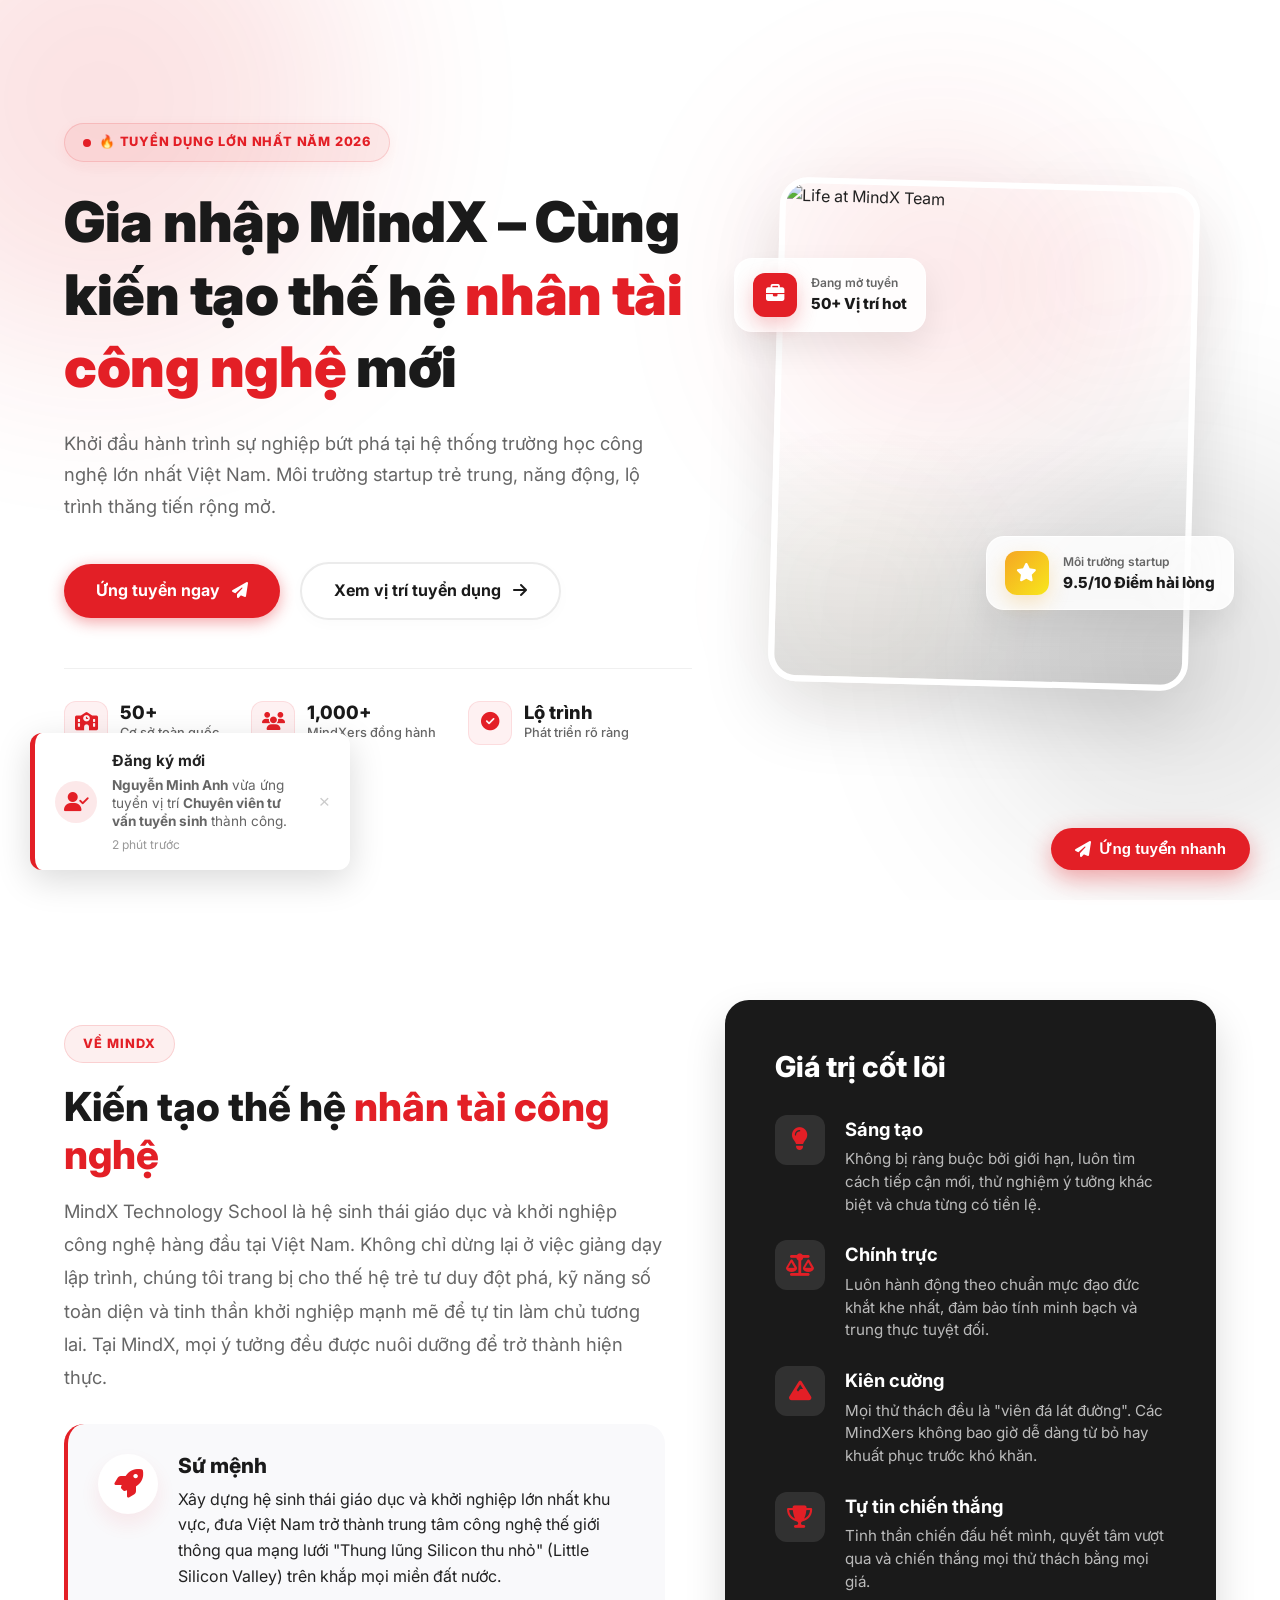
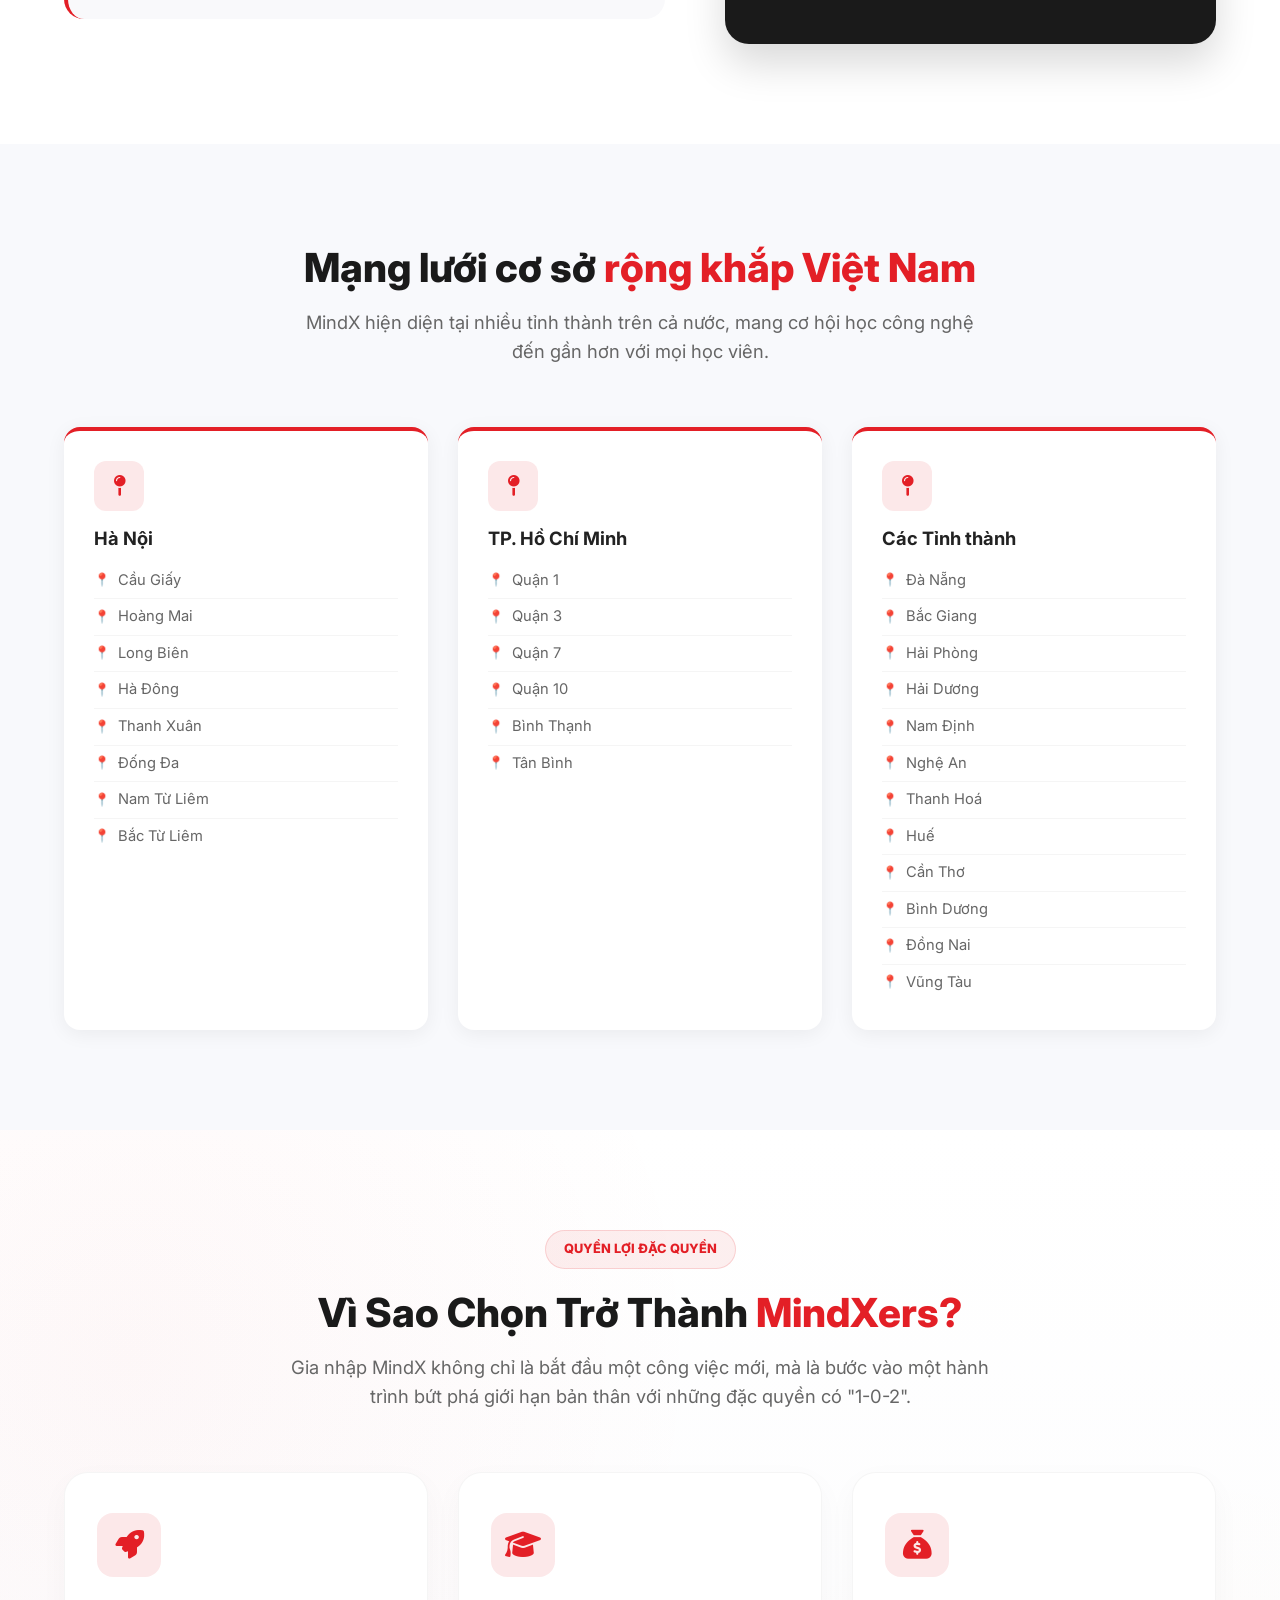
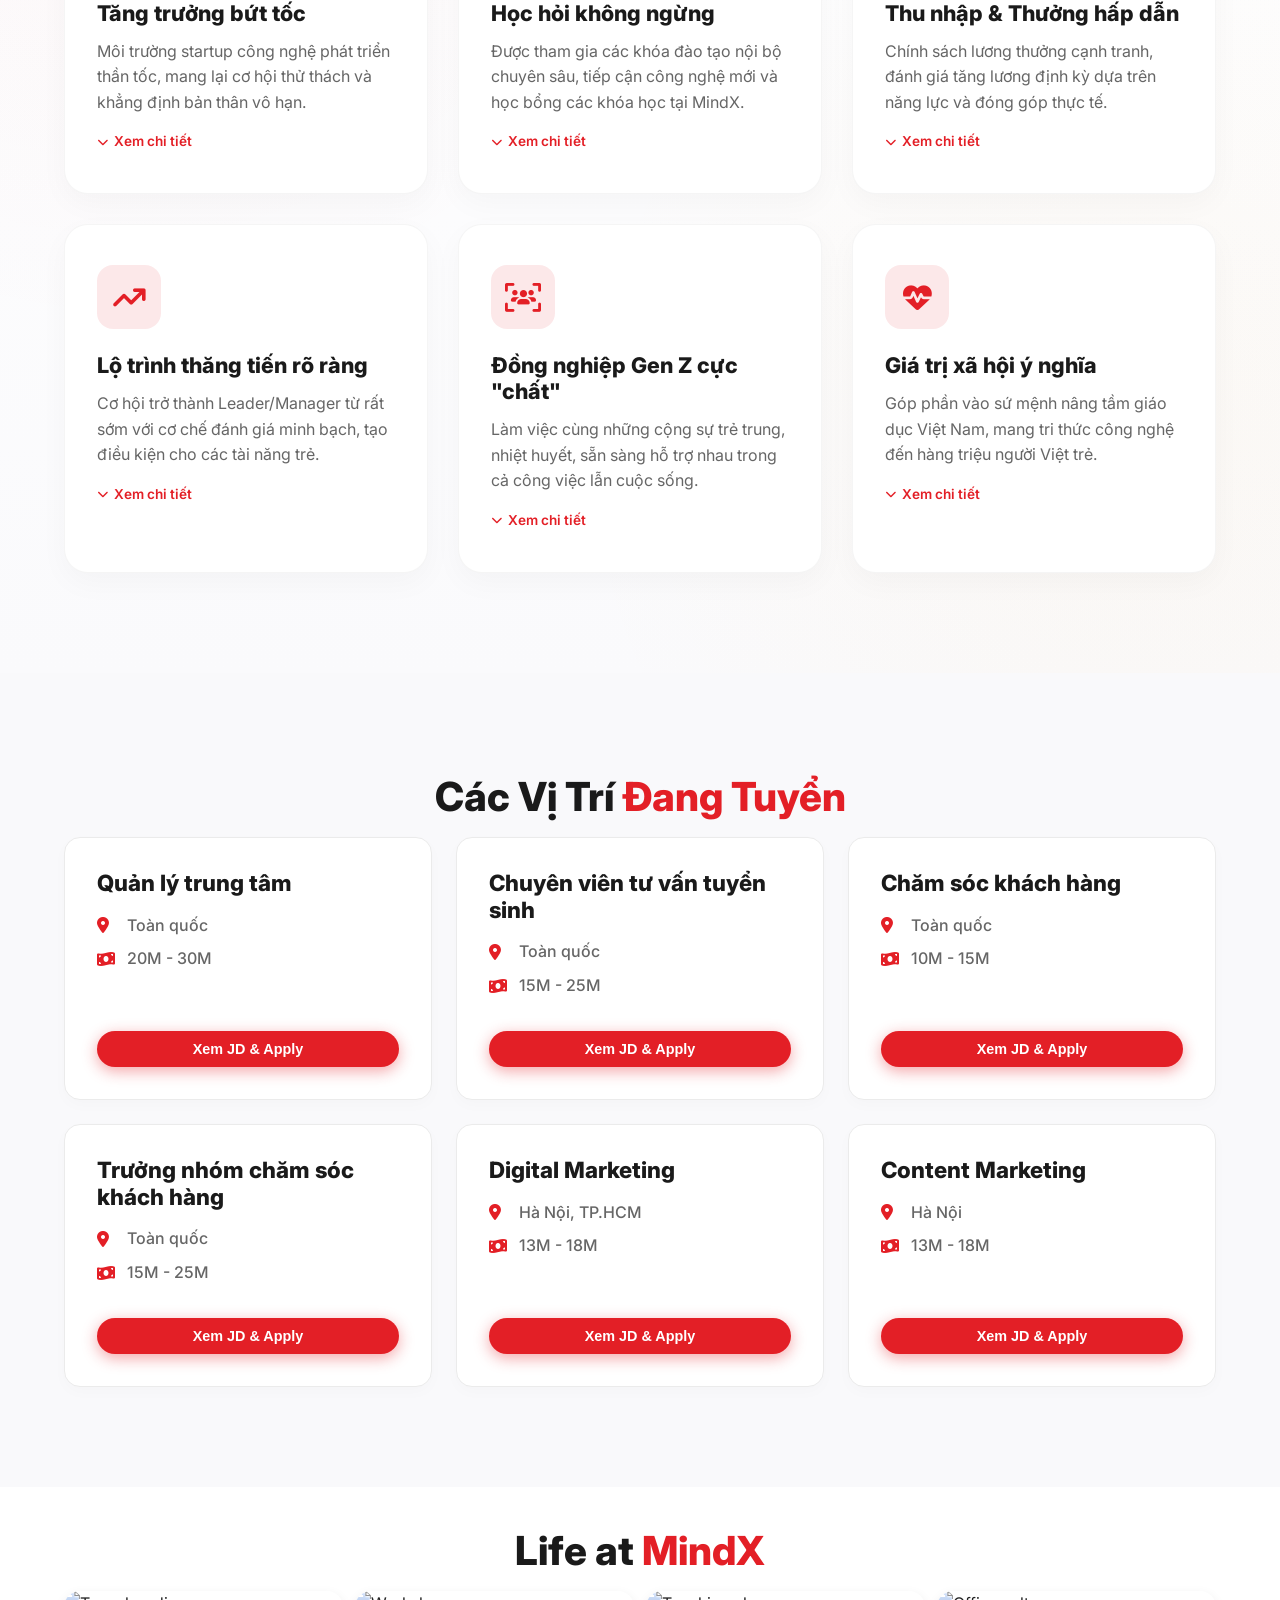
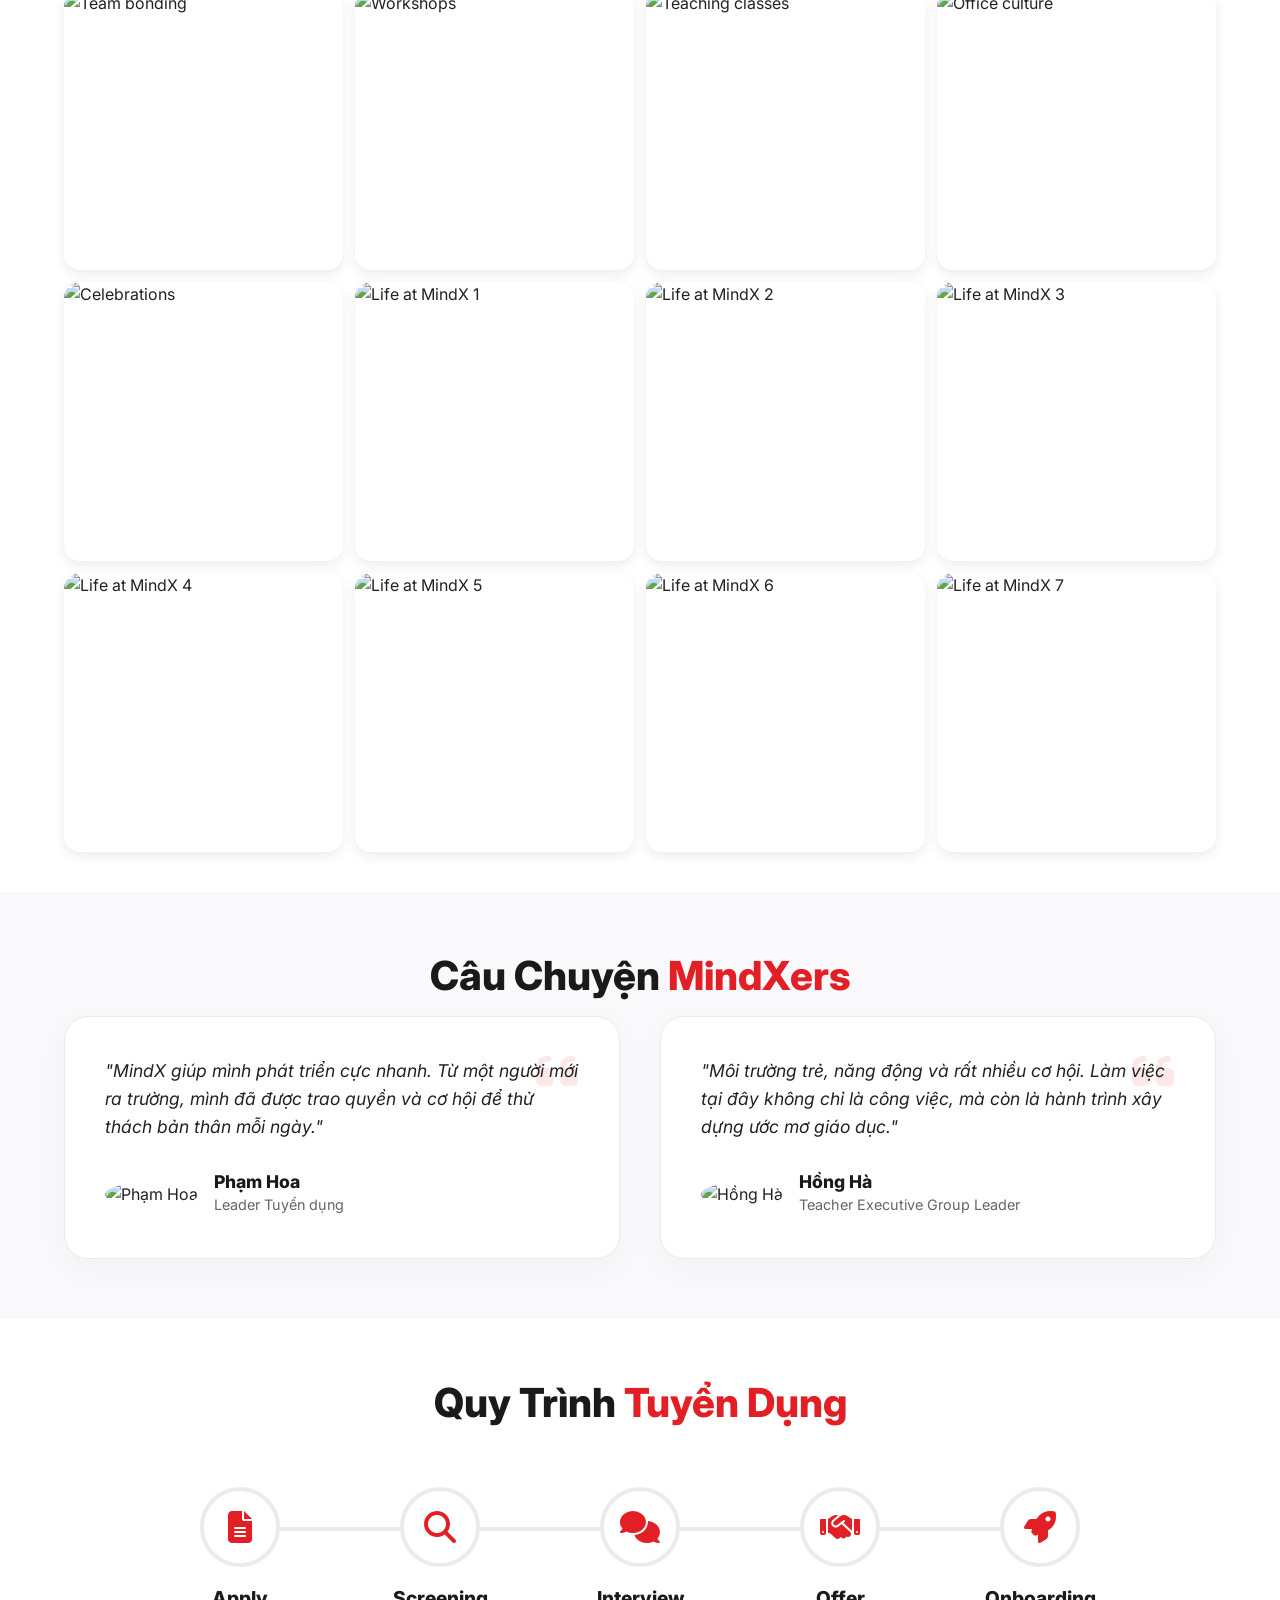
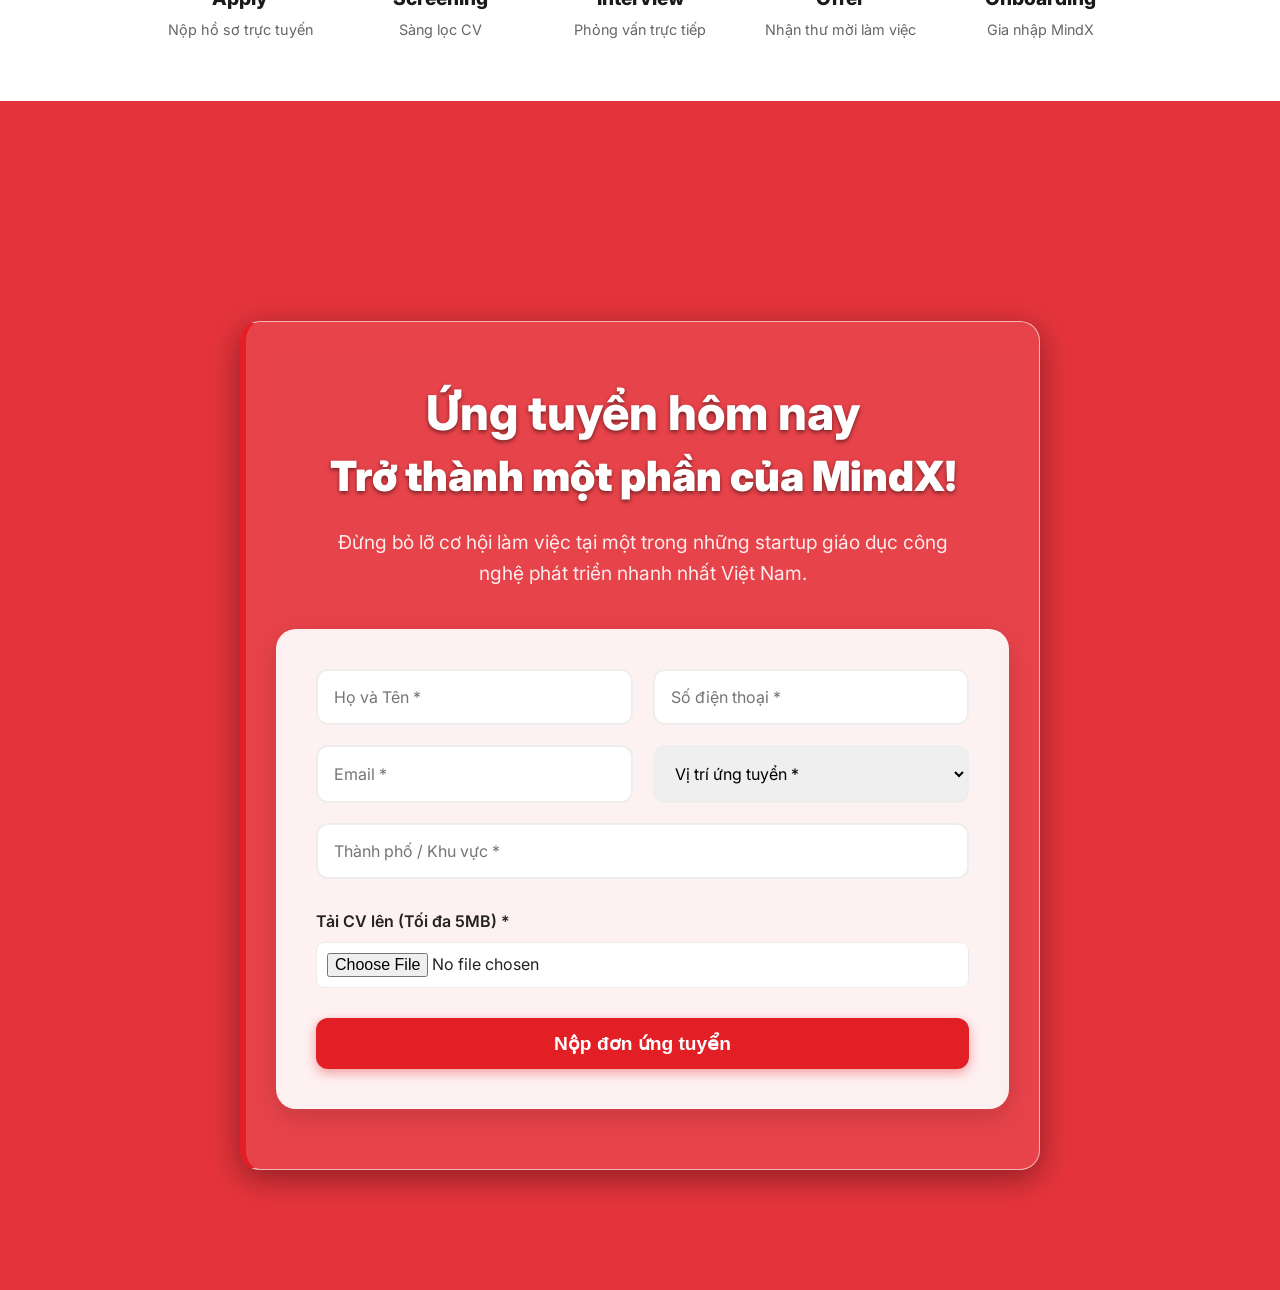
==== commit 11daf285: "update: backup_1 is 3party content" ====
--- a/index.html
+++ b/index.html
@@ -1,40 +1,4629 @@
 <!DOCTYPE html>
 <html lang="vi">
-
 <head>
     <meta charset="UTF-8">
     <meta name="viewport" content="width=device-width, initial-scale=1.0">
     <title>Tuyển Dụng MindX | Kiến tạo thế hệ nhân tài công nghệ</title>
-    <meta name="description"
-        content="MindX đang tuyển dụng nhiều vị trí hấp dẫn trên toàn quốc. Cơ hội phát triển nhanh, môi trường trẻ trung, thu nhập cạnh tranh.">
-    <link href="https://fonts.googleapis.com/css2?family=Inter:wght@400;500;600;700;800;900&display=swap"
-        rel="stylesheet">
+    <meta name="description" content="MindX đang tuyển dụng nhiều vị trí hấp dẫn trên toàn quốc. Cơ hội phát triển nhanh, môi trường trẻ trung, thu nhập cạnh tranh.">
+    <link href="https://fonts.googleapis.com/css2?family=Inter:wght@400;500;600;700;800;900&display=swap" rel="stylesheet">
     <link rel="stylesheet" href="https://cdnjs.cloudflare.com/ajax/libs/font-awesome/6.4.0/css/all.min.css">
-    <link rel="stylesheet" href="style.css">
+    <style id="mindx-head-style">
+@import url("https://fonts.googleapis.com/css2?family=Inter:wght@400;500;600;700;800;900&display=swap");
+@import url("https://cdnjs.cloudflare.com/ajax/libs/font-awesome/6.4.0/css/all.min.css");
+
+:root, #mindx-recruitment-root, .mindx-recruitment-scope {
+    --mindx-red: #E31F26;
+    --primary-color: var(--mindx-red);
+    --mindx-black: #1A1A1A;
+    --mindx-dark-grey: #333333;
+    --white: #FFFFFF;
+    --light-bg: #F9F9FB;
+    --border-light: #EBEBEB;
+    --text-main: #222222;
+    --text-muted: #666666;
+    --container-width: 1200px;
+    --transition: all 0.3s ease;
+}
+
+#mindx-recruitment-root, .mindx-recruitment-scope {
+    font-family: 'Inter', -apple-system, BlinkMacSystemFont, 'Segoe UI', Roboto, sans-serif;
+    color: var(--text-main, #222);
+    line-height: 1.6;
+    background-color: var(--white, #fff);
+    width: 100%;
+    position: relative;
+}
+
+#mindx-recruitment-root *, .mindx-recruitment-scope * {
+    box-sizing: border-box;
+}
+
+:root {
+    /* Brand Colors */
+    --mindx-red: #E31F26;
+    --primary-color: var(--mindx-red);
+    --mindx-black: #1A1A1A;
+    --mindx-dark-grey: #333333;
+
+    
+    /* Neutral Colors */
+    --white: #FFFFFF;
+    --light-bg: #F9F9FB;
+    --border-light: #EBEBEB;
+    --text-main: #222222;
+    --text-muted: #666666;
+    
+    /* Layout */
+    --container-width: 1200px;
+    --transition: all 0.3s ease;
+}
+
+* {
+    margin: 0;
+    padding: 0;
+    box-sizing: border-box;
+}
+
+html {
+    scroll-behavior: smooth;
+}
+
+body {
+    font-family: 'Inter', sans-serif;
+    color: var(--text-main);
+    line-height: 1.6;
+    background-color: var(--white);
+}
+
+.container {
+    max-width: var(--container-width);
+    margin: 0 auto;
+    padding: 0 24px;
+}
+
+/* Typography */
+h1, h2, h3, h4, h5, h6 {
+    font-weight: 800;
+    line-height: 1.2;
+}
+
+.section-title {
+    font-size: 2.5rem;
+    text-align: center;
+    margin-bottom: 1.5rem;
+    color: var(--mindx-black);
+}
+
+.section-title span {
+    color: var(--mindx-red);
+}
+
+.text-white {
+    color: var(--white) !important;
+}
+
+.highlight-red {
+    color: var(--mindx-red);
+}
+
+/* Buttons */
+.btn {
+    display: inline-block;
+    padding: 14px 32px;
+    border-radius: 50px;
+    font-weight: 700;
+    text-decoration: none;
+    text-align: center;
+    transition: var(--transition);
+    cursor: pointer;
+    border: none;
+    font-size: 1rem;
+}
+
+.btn-primary {
+    background-color: var(--mindx-red);
+    color: var(--white);
+    box-shadow: 0 4px 15px rgba(227, 31, 38, 0.4);
+}
+
+.btn-primary:hover {
+    background-color: var(--primary-color);
+    transform: translateY(-2px);
+    box-shadow: 0 6px 20px rgba(227, 31, 38, 0.5);
+    color: var(--white);
+}
+
+.btn-outline {
+    background-color: transparent;
+    color: var(--mindx-black);
+    border: 2px solid var(--mindx-black);
+}
+
+.btn-outline:hover {
+    background-color: var(--mindx-black);
+    color: var(--white);
+    transform: translateY(-2px);
+}
+
+.btn-sm {
+    padding: 10px 24px;
+    font-size: 0.9rem;
+}
+
+/* Pulse Animation */
+@keyframes pulse-animation {
+    0% { box-shadow: 0 0 0 0 rgba(227, 31, 38, 0.7); }
+    70% { box-shadow: 0 0 0 15px rgba(227, 31, 38, 0); }
+    100% { box-shadow: 0 0 0 0 rgba(227, 31, 38, 0); }
+}
+
+.pulse {
+    animation: pulse-animation 2s infinite;
+}
+
+/* Navbar */
+.navbar {
+    position: fixed;
+    top: 0;
+    width: 100%;
+    background-color: rgba(255, 255, 255, 0.98);
+    backdrop-filter: blur(10px);
+    z-index: 1000;
+    padding: 16px 0;
+    box-shadow: 0 2px 10px rgba(0,0,0,0.05);
+}
+
+.nav-container {
+    display: flex;
+    justify-content: space-between;
+    align-items: center;
+}
+
+.logo {
+    display: flex;
+    align-items: center;
+    text-decoration: none;
+    gap: 4px;
+}
+
+.logo-text {
+    font-size: 1.8rem;
+    font-weight: 900;
+    color: var(--mindx-black);
+    text-transform: lowercase;
+    letter-spacing: -1px;
+}
+
+.badge {
+    background-color: var(--mindx-red);
+    color: var(--white);
+    font-size: 0.7rem;
+    font-weight: 700;
+    padding: 4px 8px;
+    border-radius: 4px;
+    margin-left: 8px;
+    text-transform: uppercase;
+}
+
+.nav-links {
+    display: flex;
+    align-items: center;
+    gap: 32px;
+}
+
+.nav-links a:not(.btn) {
+    color: var(--mindx-black);
+    text-decoration: none;
+    font-weight: 600;
+    transition: var(--transition);
+}
+
+.nav-links a:not(.btn):hover {
+    color: var(--mindx-red);
+}
+
+.mobile-menu-btn {
+    display: none;
+    background: none;
+    border: none;
+    font-size: 1.5rem;
+    color: var(--mindx-black);
+    cursor: pointer;
+}
+
+/* Hero Section */
+.hero {
+    position: relative;
+    min-height: 100vh;
+    display: flex;
+    align-items: center;
+    background: linear-gradient(135deg, rgba(255, 255, 255, 0.94) 30%, rgba(255, 255, 255, 0.8) 100%), url('fvn1jwyNVGfj28V9IfMSsN93bNg (1).avif') center/cover no-repeat;
+    overflow: hidden;
+    padding: 48px 0 80px;
+}
+
+.hero-bg-animated {
+    position: absolute;
+    top: 0; left: 0; width: 100%; height: 100%;
+    pointer-events: none;
+    z-index: 1;
+}
+
+.shape {
+    position: absolute;
+    border-radius: 50%;
+    filter: blur(100px);
+    opacity: 0.12;
+    animation: float 12s infinite alternate;
+}
+
+.shape-1 {
+    width: 500px; height: 500px;
+    background-color: var(--mindx-red);
+    top: -150px; left: -150px;
+}
+.shape-2 {
+    width: 400px; height: 400px;
+    background-color: var(--mindx-black);
+    bottom: 5%; right: -100px;
+    animation-delay: -6s;
+}
+.shape-3 {
+    width: 300px; height: 300px;
+    background-color: var(--mindx-red);
+    top: 15%; right: 15%;
+    animation-delay: -3s;
+}
+
+@keyframes float {
+    0% { transform: translateY(0) scale(1); }
+    100% { transform: translateY(40px) scale(1.15); }
+}
+
+/* New Hero Grid Layout */
+.hero-container {
+    position: relative;
+    z-index: 2;
+    width: 100%;
+}
+
+.hero-grid {
+    display: grid;
+    grid-template-columns: 1.15fr 0.85fr;
+    gap: 60px;
+    align-items: center;
+}
+
+/* Left Column Styling */
+.hero-left {
+    text-align: left;
+    animation: slideUpFade 0.8s cubic-bezier(0.16, 1, 0.3, 1) forwards;
+}
+
+.hero-badge {
+    display: inline-flex;
+    align-items: center;
+    gap: 8px;
+    background: rgba(227, 31, 38, 0.07);
+    color: var(--mindx-red);
+    padding: 8px 18px;
+    border-radius: 100px;
+    font-size: 0.8rem;
+    font-weight: 800;
+    letter-spacing: 0.8px;
+    margin-bottom: 24px;
+    border: 1px solid rgba(227, 31, 38, 0.15);
+    box-shadow: 0 4px 15px rgba(227, 31, 38, 0.05);
+}
+
+.pulse-dot {
+    width: 8px;
+    height: 8px;
+    background-color: var(--mindx-red);
+    border-radius: 50%;
+    display: inline-block;
+    animation: dot-pulse 1.5s infinite;
+}
+
+@keyframes dot-pulse {
+    0% { transform: scale(0.85); opacity: 0.5; box-shadow: 0 0 0 0 rgba(227, 31, 38, 0.7); }
+    70% { transform: scale(1.15); opacity: 1; box-shadow: 0 0 0 8px rgba(227, 31, 38, 0); }
+    100% { transform: scale(0.85); opacity: 0.5; box-shadow: 0 0 0 0 rgba(227, 31, 38, 0); }
+}
+
+.hero-title {
+    color: var(--mindx-black);
+    font-size: 3.5rem;
+    margin-bottom: 24px;
+    line-height: 1.3;
+    letter-spacing: -0.3px;
+    font-weight: 900;
+}
+
+.gradient-text {
+    color: var(--primary-color);
+}
+
+.hero-subtitle {
+    color: var(--text-muted);
+    font-size: 1.15rem;
+    margin-bottom: 40px;
+    line-height: 1.7;
+    max-width: 95%;
+}
+
+.hero-buttons {
+    display: flex;
+    justify-content: flex-start;
+    align-items: center;
+    gap: 20px;
+}
+
+/* Secondary Button design */
+.btn-secondary {
+    background-color: transparent;
+    color: var(--mindx-black);
+    border: 2px solid var(--border-light);
+    box-shadow: 0 4px 15px rgba(0, 0, 0, 0.02);
+}
+
+.btn-secondary:hover {
+    background-color: var(--mindx-black);
+    color: var(--white);
+    border-color: var(--mindx-black);
+    transform: translateY(-2px);
+    box-shadow: 0 6px 20px rgba(26, 26, 26, 0.15);
+}
+
+/* Trust Badges Styling */
+.hero-trust-badges {
+    display: flex;
+    gap: 32px;
+    margin-top: 48px;
+    padding-top: 32px;
+    border-top: 1px solid rgba(0, 0, 0, 0.06);
+}
+
+.trust-item {
+    display: flex;
+    align-items: center;
+    gap: 12px;
+}
+
+.trust-icon {
+    width: 44px;
+    height: 44px;
+    border-radius: 12px;
+    background: rgba(227, 31, 38, 0.06);
+    color: var(--mindx-red);
+    display: flex;
+    align-items: center;
+    justify-content: center;
+    font-size: 1.15rem;
+    border: 1px solid rgba(227, 31, 38, 0.1);
+}
+
+.trust-info {
+    display: flex;
+    flex-direction: column;
+}
+
+.trust-info strong {
+    font-size: 1.15rem;
+    color: var(--mindx-black);
+    font-weight: 800;
+    line-height: 1.2;
+}
+
+.trust-info span {
+    font-size: 0.8rem;
+    color: var(--text-muted);
+    font-weight: 500;
+}
+
+/* Right Column Visual Styling */
+.hero-right {
+    position: relative;
+    display: flex;
+    justify-content: center;
+    align-items: center;
+    animation: slideUpFade 1s cubic-bezier(0.16, 1, 0.3, 1) 0.2s forwards;
+    opacity: 0;
+}
+
+.hero-visual {
+    position: relative;
+    width: 100%;
+    max-width: 420px;
+    aspect-ratio: 4 / 4.8;
+}
+
+.image-wrapper {
+    width: 100%;
+    height: 100%;
+    border-radius: 28px;
+    overflow: hidden;
+    box-shadow: 0 30px 70px rgba(0, 0, 0, 0.12);
+    border: 6px solid var(--white);
+    position: relative;
+    z-index: 2;
+    transform: rotate(1.5deg);
+    transition: var(--transition);
+}
+
+.image-wrapper:hover {
+    transform: rotate(0deg) scale(1.02);
+}
+
+.hero-image {
+    width: 100%;
+    height: 100%;
+    object-fit: cover;
+}
+
+.image-overlay {
+    position: absolute;
+    top: 0; left: 0; right: 0; bottom: 0;
+    background: linear-gradient(to top, rgba(26, 26, 26, 0.15) 0%, transparent 50%);
+    z-index: 3;
+}
+
+/* Floating Cards design */
+.floating-card {
+    position: absolute;
+    display: flex;
+    align-items: center;
+    gap: 14px;
+    background: rgba(255, 255, 255, 0.88);
+    backdrop-filter: blur(20px);
+    -webkit-backdrop-filter: blur(20px);
+    border: 1px solid rgba(255, 255, 255, 0.7);
+    border-radius: 18px;
+    padding: 14px 18px;
+    box-shadow: 0 15px 35px rgba(0, 0, 0, 0.08);
+    z-index: 4;
+    transition: var(--transition);
+}
+
+.floating-card:hover {
+    transform: translateY(-5px) scale(1.03);
+    box-shadow: 0 20px 45px rgba(0, 0, 0, 0.12);
+}
+
+.card-top {
+    top: 15%;
+    left: -40px;
+    animation: float-slow 5s ease-in-out infinite alternate;
+}
+
+.card-bottom {
+    bottom: 15%;
+    right: -40px;
+    animation: float-slow 5s ease-in-out infinite alternate-reverse;
+    animation-delay: 0.8s;
+}
+
+@keyframes float-slow {
+    0% { transform: translateY(0); }
+    100% { transform: translateY(-12px); }
+}
+
+.floating-card-icon {
+    width: 44px;
+    height: 44px;
+    border-radius: 12px;
+    display: flex;
+    align-items: center;
+    justify-content: center;
+    font-size: 1.15rem;
+    color: var(--white);
+}
+
+.badge-red {
+    background: var(--primary-color);
+    box-shadow: 0 8px 20px rgba(227, 31, 38, 0.25);
+}
+
+.badge-gold {
+    background: linear-gradient(135deg, #F5A623 0%, #F8E71C 100%);
+    box-shadow: 0 8px 20px rgba(245, 166, 35, 0.25);
+}
+
+.floating-card-info {
+    display: flex;
+    flex-direction: column;
+}
+
+.card-label {
+    font-size: 0.75rem;
+    color: var(--text-muted);
+    font-weight: 600;
+}
+
+.card-value {
+    font-size: 0.95rem;
+    color: var(--mindx-black);
+    font-weight: 800;
+}
+
+/* Background Decorative Circles */
+.deco-circle {
+    position: absolute;
+    border-radius: 50%;
+    filter: blur(60px);
+    z-index: 1;
+    opacity: 0.35;
+}
+
+.circle-1 {
+    width: 250px;
+    height: 250px;
+    background: radial-gradient(circle, rgba(227,31,38,0.2) 0%, transparent 70%);
+    top: -30px;
+    right: -40px;
+}
+
+.circle-2 {
+    width: 280px;
+    height: 280px;
+    background: radial-gradient(circle, rgba(245,166,35,0.18) 0%, transparent 70%);
+    bottom: -50px;
+    left: -50px;
+}
+
+/* Existing slideUpFade Keyframe from previous code (defined in styles but kept here for clarity if missing) */
+@keyframes slideUpFade {
+    from { opacity: 0; transform: translateY(40px); }
+    to { opacity: 1; transform: translateY(0); }
+}
+
+/* Kept for Section 7 compatibility */
+.glass-panel {
+    max-width: 650px;
+    margin-top: 100px;
+    animation: slideUpFade 1s cubic-bezier(0.16, 1, 0.3, 1) forwards;
+    background: linear-gradient(135deg, rgba(255, 255, 255, 0.95) 0%, rgba(255, 255, 255, 0.75) 100%);
+    backdrop-filter: blur(25px);
+    -webkit-backdrop-filter: blur(25px);
+    border: 1px solid rgba(255, 255, 255, 0.6);
+    border-left: 6px solid var(--mindx-red);
+    border-radius: 24px;
+    padding: 60px 50px;
+    box-shadow: 0 40px 80px rgba(0,0,0,0.15), inset 0 0 0 1px rgba(255,255,255,0.5);
+}
+
+/* Advanced Why Join Section */
+.why-join {
+    padding: 100px 0;
+    background: linear-gradient(180deg, var(--white) 0%, #FAFAFC 100%);
+    position: relative;
+    overflow: hidden;
+}
+
+.why-join-bg {
+    position: absolute;
+    top: 0; left: 0; width: 100%; height: 100%;
+    background-image: radial-gradient(circle at 10% 20%, rgba(227, 31, 38, 0.03) 0%, transparent 40%),
+                      radial-gradient(circle at 90% 80%, rgba(245, 166, 35, 0.04) 0%, transparent 40%);
+    z-index: 0;
+}
+
+.relative-z {
+    position: relative;
+    z-index: 1;
+}
+
+.section-header {
+    margin-bottom: 60px;
+}
+.text-center { text-align: center; }
+.mx-auto { margin-left: auto; margin-right: auto; }
+
+.section-subtitle {
+    max-width: 700px;
+    margin: 0 auto;
+    color: var(--text-muted);
+    font-size: 1.15rem;
+    line-height: 1.6;
+}
+
+.features-grid-advanced {
+    display: grid;
+    grid-template-columns: repeat(auto-fit, minmax(320px, 1fr));
+    gap: 30px;
+}
+
+.feature-card-pro {
+    background: var(--white);
+    border-radius: 24px;
+    padding: 40px 32px;
+    box-shadow: 0 10px 30px rgba(0,0,0,0.03);
+    border: 1px solid rgba(0,0,0,0.04);
+    transition: all 0.4s cubic-bezier(0.16, 1, 0.3, 1);
+    position: relative;
+    overflow: hidden;
+    z-index: 1;
+}
+
+.feature-card-pro::before {
+    content: '';
+    position: absolute;
+    top: 0; left: 0; width: 100%; height: 0;
+    background: linear-gradient(135deg, rgba(227, 31, 38, 0.05) 0%, transparent 100%);
+    transition: height 0.4s ease;
+    z-index: -1;
+}
+
+.feature-card-pro:hover {
+    transform: translateY(-8px);
+    box-shadow: 0 20px 40px rgba(0,0,0,0.08);
+    border-color: rgba(227, 31, 38, 0.2);
+}
+
+.feature-card-pro:hover::before {
+    height: 100%;
+}
+
+.feature-icon-pro {
+    width: 64px;
+    height: 64px;
+    border-radius: 16px;
+    display: flex;
+    align-items: center;
+    justify-content: center;
+    font-size: 1.8rem;
+    margin-bottom: 24px;
+    transition: transform 0.4s cubic-bezier(0.175, 0.885, 0.32, 1.275);
+}
+
+.feature-card-pro:hover .feature-icon-pro {
+    transform: scale(1.1) rotate(5deg);
+}
+
+.feature-card-pro h3 {
+    font-size: 1.35rem;
+    color: var(--mindx-black);
+    margin-bottom: 12px;
+}
+
+.feature-card-pro p {
+    color: var(--text-muted);
+    font-size: 1rem;
+    line-height: 1.6;
+}
+
+/* Specific Card Colors */
+.card-red .feature-icon-pro,
+.card-blue .feature-icon-pro,
+.card-yellow .feature-icon-pro,
+.card-green .feature-icon-pro,
+.card-purple .feature-icon-pro,
+.card-orange .feature-icon-pro { 
+    background: rgba(227, 31, 38, 0.1); 
+    color: var(--primary-color); 
+}
+
+/* Positions Section */
+.positions {
+    padding: 100px 0;
+    background: var(--light-bg);
+    position: relative;
+}
+
+.jobs-grid {
+    display: grid;
+    grid-template-columns: repeat(auto-fit, minmax(320px, 1fr));
+    gap: 24px;
+}
+
+.job-card {
+    background: var(--white);
+    border: 1px solid var(--border-light);
+    border-radius: 16px;
+    padding: 32px;
+    display: flex;
+    flex-direction: column;
+    justify-content: space-between;
+    gap: 24px;
+    transition: var(--transition);
+    box-shadow: 0 5px 15px rgba(0,0,0,0.02);
+}
+
+.job-card:hover {
+    background: var(--white);
+    transform: translateY(-5px);
+    border-color: var(--mindx-red);
+    box-shadow: 0 15px 30px rgba(227,31,38,0.1);
+}
+
+.job-info h3 {
+    color: var(--mindx-black);
+    font-size: 1.4rem;
+    margin-bottom: 16px;
+}
+
+.job-meta {
+    color: var(--text-muted);
+    margin-bottom: 8px;
+    display: flex;
+    align-items: center;
+    gap: 10px;
+    font-weight: 500;
+}
+
+.job-meta i {
+    color: var(--mindx-red);
+    width: 20px;
+}
+
+.section-title {
+    font-size: 2.5rem;
+    text-align: center;
+    margin-bottom: 1rem;
+    color: var(--mindx-black);
+}
+
+/* Life Section */
+.life {
+    padding: 40px 0;
+    background-color: var(--white);
+}
+
+.gallery {
+    display: grid;
+    grid-template-columns: repeat(auto-fill, minmax(250px, 1fr));
+    grid-template-rows: repeat(3, 1fr);
+    gap: 12px;
+    margin-top: 10px;
+    grid-auto-flow: dense;
+}
+
+.gallery-item {
+    position: relative;
+    overflow: hidden;
+    border-radius: 16px;
+    cursor: pointer;
+    aspect-ratio: 1 / 1;
+    box-shadow: 0 4px 12px rgba(0,0,0,0.08);
+    transition: transform var(--transition), box-shadow var(--transition);
+}
+
+.gallery-item:last-child { margin-right: 0; }
+
+.gallery-item:hover {
+    transform: scale(1.05);
+    box-shadow: 0 8px 20px rgba(0,0,0,0.12);
+}
+
+.crop-left {
+    object-fit: cover;
+    object-position: left center;
+}
+
+/* Update gallery images for better focus */
+.gallery-item[data-caption="Workshops"] img {
+    object-position: left center;
+}
+.gallery-item[data-caption="Team bonding"] img {
+    object-position: center;
+}
+.gallery-item[data-caption="Teaching classes"] img {
+    object-position: center;
+}
+.gallery-item[data-caption="Office culture"] img {
+    object-position: center;
+}
+.gallery-item[data-caption="Celebrations"] img {
+    object-position: center;
+}
+.gallery-item[data-caption="Life at MindX 1"] img {
+    object-position: center;
+}
+.gallery-item[data-caption="Life at MindX 2"] img {
+    object-position: center;
+}
+.gallery-item[data-caption="Life at MindX 3"] img {
+    object-position: center;
+}
+.gallery-item[data-caption="Life at MindX 4"] img {
+    object-position: center;
+}
+
+.gallery-item img {
+    width: 100%;
+    height: 100%;
+    object-fit: cover;
+    object-position: center;
+    transition: transform 0.5s ease;
+    image-rendering: -webkit-optimize-contrast;
+    image-rendering: crisp-edges;
+}
+
+.gallery-item:hover img {
+    transform: scale(1.12);
+}
+
+.gallery-item::before {
+    content: '';
+    position: absolute;
+    inset: 0;
+    background: rgba(0,0,0,0.15);
+    opacity: 0;
+    transition: opacity 0.3s ease;
+    border-radius: inherit;
+    z-index: 1;
+}
+
+.gallery-item:hover::before {
+    opacity: 1;
+}
+
+
+.gallery-item:hover img {
+    transform: scale(1.12);
+}
+
+.gallery-item::after {
+    content: attr(data-caption);
+    position: absolute;
+    bottom: 0;
+    left: 0;
+    width: 100%;
+    background: rgba(0, 0, 0, 0.6);
+    color: var(--white);
+    padding: 12px 16px;
+    font-size: 0.9rem;
+    opacity: 0;
+    transition: opacity 0.3s ease;
+    text-align: left;
+    box-sizing: border-box;
+}
+
+.gallery-item:hover::after {
+    opacity: 1;
+}
+
+/* Existing gallery-item specific spans keep their grid placement */
+/* Removed custom span rules for uniform 3-row grid */
+/* Testimonials */
+.testimonials {
+    padding: 60px 0;
+    background: var(--light-bg);
+}
+
+.testimonial-cards {
+    display: grid;
+    grid-template-columns: repeat(auto-fit, minmax(400px, 1fr));
+    gap: 40px;
+}
+
+.testimonial-card {
+    background: var(--white);
+    padding: 40px;
+    border-radius: 24px;
+    box-shadow: 0 10px 30px rgba(0,0,0,0.03);
+    position: relative;
+    border: 1px solid var(--border-light);
+}
+
+.quote-icon {
+    font-size: 3rem;
+    color: rgba(227, 31, 38, 0.1);
+    position: absolute;
+    top: 30px;
+    right: 40px;
+}
+
+.quote {
+    font-size: 1.1rem;
+    font-style: italic;
+    color: var(--text-main);
+    margin-bottom: 30px;
+    position: relative;
+    z-index: 2;
+}
+
+.author {
+    display: flex;
+    align-items: center;
+    gap: 16px;
+}
+
+.author-avatar img {
+    width: 60px;
+    height: 60px;
+    border-radius: 50%;
+    object-fit: cover;
+}
+
+.author-info h4 {
+    color: var(--mindx-black);
+    font-size: 1.1rem;
+}
+
+.author-info span {
+    color: var(--text-muted);
+    font-size: 0.9rem;
+}
+
+/* Process Timeline */
+.process {
+    padding: 60px 0;
+    background: var(--white);
+    text-align: center;
+}
+
+.timeline {
+    display: flex;
+    justify-content: space-between;
+    align-items: flex-start;
+    position: relative;
+    max-width: 1000px;
+    margin: 60px auto 0;
+}
+
+.timeline::before {
+    content: '';
+    position: absolute;
+    top: 40px;
+    left: 10%;
+    right: 10%;
+    height: 4px;
+    background: var(--border-light);
+    z-index: 1;
+}
+
+.timeline-step {
+    position: relative;
+    z-index: 2;
+    flex: 1;
+    text-align: center;
+}
+
+.step-icon {
+    width: 80px;
+    height: 80px;
+    background: var(--white);
+    border: 4px solid var(--border-light);
+    border-radius: 50%;
+    margin: 0 auto 20px;
+    display: flex;
+    align-items: center;
+    justify-content: center;
+    font-size: 2rem;
+    color: var(--mindx-red);
+    transition: var(--transition);
+}
+
+.timeline-step:hover .step-icon {
+    background: var(--mindx-red);
+    border-color: var(--mindx-red);
+    color: var(--white);
+    transform: scale(1.1);
+}
+
+.timeline-step h4 {
+    color: var(--mindx-black);
+    font-size: 1.2rem;
+    margin-bottom: 8px;
+}
+
+.timeline-step p {
+    color: var(--text-muted);
+    font-size: 0.9rem;
+}
+
+/* Final CTA */
+.final-cta {
+    padding: 120px 0;
+    background: none;
+    position: relative;
+    overflow: hidden;
+}
+
+.final-cta::before {
+    content: '';
+    position: absolute;
+    inset: 0;
+    background: rgba(227, 31, 38, 0.9); /* MindX Red overlay */
+    pointer-events: none;
+    z-index: 1;
+}
+
+.final-cta::after {
+    content: '';
+    position: absolute;
+    inset: 0;
+    background: url("https://mindxtuyendung.com/h.jpg") center/cover fixed;
+    filter: blur(8px);
+    z-index: 0;
+}
+
+.cta-container {
+    position: relative;
+    z-index: 2;
+    max-width: 800px;
+    text-align: center;
+    background: rgba(255,255,255,0.08);
+    backdrop-filter: blur(12px);
+    border-radius: 20px;
+    padding: 60px 30px;
+    box-shadow: 0 8px 32px rgba(0,0,0,0.4);
+}
+
+.cta-container h2 {
+    color: var(--mindx-red);
+    font-size: 3rem;
+    margin-bottom: 24px;
+    text-shadow: 0 2px 4px rgba(0,0,0,0.5);
+}
+
+.cta-container p {
+    color: rgba(255, 255, 255, 0.9);
+    font-size: 1.2rem;
+    margin-bottom: 40px;
+}
+
+.apply-form {
+    background: rgba(255,255,255,0.92);
+    backdrop-filter: blur(6px);
+    padding: 40px;
+    border-radius: 20px;
+    text-align: left;
+    position: relative;
+    z-index: 3;
+    box-shadow: 0 8px 24px rgba(0,0,0,0.15);
+}
+
+.form-grid {
+    display: grid;
+    grid-template-columns: 1fr 1fr;
+    gap: 20px;
+    margin-bottom: 30px;
+}
+
+.form-grid input, .form-grid select {
+    width: 100%;
+    padding: 16px;
+    border: 2px solid #EEE;
+    border-radius: 12px;
+    font-family: inherit;
+    font-size: 1rem;
+    transition: var(--transition);
+}
+
+.form-grid input:focus, .form-grid select:focus {
+    outline: none;
+    border-color: var(--mindx-red);
+}
+
+.full-width {
+    grid-column: 1 / -1;
+}
+
+.apply-form button {
+    width: 100%;
+    font-size: 1.2rem;
+    background: var(--mindx-red);
+    color: var(--white);
+    border: none;
+    border-radius: 12px;
+    padding: 14px 0;
+    box-shadow: 0 4px 12px rgba(227,31,38,0.4);
+    transition: transform 0.2s ease, box-shadow 0.2s ease;
+}
+.apply-form button:hover {
+    transform: translateY(-3px);
+    box-shadow: 0 6px 18px rgba(255,111,97,0.6);
+}
+.apply-form button:active {
+    transform: translateY(1px);
+}
+
+@keyframes pulseBtn {
+    0% { box-shadow: 0 0 0 0 rgba(255,111,97,0.5); }
+    70% { box-shadow: 0 0 0 10px rgba(255,111,97,0); }
+    100% { box-shadow: 0 0 0 0 rgba(255,111,97,0); }
+}
+.apply-form button.pulse {
+    animation: pulseBtn 2s infinite;
+}
+
+.apply-form button:disabled {
+    opacity: 0.7;
+    cursor: not-allowed;
+    animation: none;
+    transform: none !important;
+}
+
+/* ============================================================
+   Form Status Messages (Google Sheets integration)
+   ============================================================ */
+.form-status {
+    display: flex;
+    align-items: flex-start;
+    gap: 14px;
+    padding: 18px 22px;
+    border-radius: 14px;
+    margin-bottom: 20px;
+    font-size: 0.95rem;
+    line-height: 1.6;
+    animation: statusFadeIn 0.4s ease forwards;
+}
+
+@keyframes statusFadeIn {
+    from { opacity: 0; transform: translateY(-8px); }
+    to   { opacity: 1; transform: translateY(0); }
+}
+
+.status-success {
+    background: linear-gradient(135deg, rgba(34, 197, 94, 0.12) 0%, rgba(16, 185, 129, 0.08) 100%);
+    border: 1.5px solid rgba(34, 197, 94, 0.4);
+    color: #15803d;
+}
+
+.status-success strong {
+    display: block;
+    font-size: 1.05rem;
+    margin-bottom: 4px;
+    color: #166534;
+}
+
+.status-success em {
+    font-style: normal;
+    font-weight: 600;
+    color: #15803d;
+}
+
+.status-error {
+    background: linear-gradient(135deg, rgba(239, 68, 68, 0.1) 0%, rgba(220, 38, 38, 0.06) 100%);
+    border: 1.5px solid rgba(239, 68, 68, 0.35);
+    color: #b91c1c;
+}
+
+.status-error strong {
+    display: block;
+    font-size: 1.05rem;
+    margin-bottom: 4px;
+    color: #991b1b;
+}
+
+.status-error a {
+    color: var(--mindx-red);
+    font-weight: 600;
+    text-decoration: underline;
+}
+
+.status-icon {
+    font-size: 1.4rem;
+    flex-shrink: 0;
+    margin-top: 1px;
+}
+
+/* Subtitle styling used in the Apply Section */
+.subtitle {
+    font-size: 1.2rem;
+    color: var(--text-muted);
+    text-align: center;
+    margin-bottom: 24px;
+}
+
+/* Style textarea within form-grid */
+.form-grid textarea {
+    width: 100%;
+    padding: 16px;
+    border: 2px solid #EEE;
+    border-radius: 12px;
+    font-family: inherit;
+    font-size: 1rem;
+    resize: vertical;
+    transition: var(--transition);
+}
+
+.form-grid textarea:focus {
+    outline: none;
+    border-color: var(--mindx-red);
+}
+
+/* Network Section */
+.network-section {
+    padding: 100px 0;
+    background: #f8f9fc;
+}
+
+.network-header {
+    text-align: center;
+    margin-bottom: 60px;
+}
+
+.network-stats {
+    display: grid;
+    grid-template-columns: repeat(4, 1fr);
+    gap: 30px;
+    margin-bottom: 60px;
+    background: #fff;
+    border-radius: 20px;
+    padding: 40px;
+    box-shadow: 0 4px 30px rgba(0,0,0,0.06);
+}
+
+.network-stat-item {
+    text-align: center;
+    padding: 10px;
+    border-right: 1px solid rgba(0,0,0,0.06);
+}
+
+.network-stat-item:last-child {
+    border-right: none;
+}
+
+.stat-number {
+    display: block;
+    font-size: 2.8rem;
+    font-weight: 900;
+    color: var(--primary-color);
+    line-height: 1;
+    margin-bottom: 10px;
+}
+
+.stat-number sup {
+    font-size: 1.4rem;
+}
+
+.stat-label {
+    display: block;
+    font-size: 0.95rem;
+    color: var(--text-muted);
+    font-weight: 500;
+}
+
+.network-regions {
+    display: grid;
+    grid-template-columns: repeat(3, 1fr);
+    gap: 30px;
+}
+
+.region-card {
+    background: #fff;
+    border-radius: 16px;
+    padding: 30px;
+    box-shadow: 0 4px 20px rgba(0,0,0,0.06);
+    border-top: 4px solid var(--primary-color);
+    transition: transform 0.3s ease, box-shadow 0.3s ease;
+}
+
+.region-card:hover {
+    transform: translateY(-5px);
+    box-shadow: 0 12px 35px rgba(227, 31, 38, 0.12);
+}
+
+.region-icon {
+    width: 50px;
+    height: 50px;
+    background: rgba(227, 31, 38, 0.1);
+    border-radius: 12px;
+    display: flex;
+    align-items: center;
+    justify-content: center;
+    font-size: 1.3rem;
+    color: var(--primary-color);
+    margin-bottom: 16px;
+}
+
+.region-card h4 {
+    font-size: 1.15rem;
+    font-weight: 700;
+    color: var(--text-main);
+    margin-bottom: 14px;
+}
+
+.region-card ul {
+    list-style: none;
+    padding: 0;
+    margin: 0;
+}
+
+.region-card ul li {
+    padding: 6px 0;
+    font-size: 0.92rem;
+    color: var(--text-muted);
+    border-bottom: 1px solid rgba(0,0,0,0.04);
+    display: flex;
+    align-items: center;
+    gap: 8px;
+}
+
+.region-card ul li::before {
+    content: '📍';
+    font-size: 0.8rem;
+}
+
+.region-card ul li:last-child {
+    border-bottom: none;
+}
+
+@media (max-width: 992px) {
+    .network-stats {
+        grid-template-columns: repeat(2, 1fr);
+    }
+    .network-regions {
+        grid-template-columns: 1fr 1fr;
+    }
+    .network-stat-item:nth-child(2) {
+        border-right: none;
+    }
+}
+
+@media (max-width: 576px) {
+    .network-stats {
+        grid-template-columns: 1fr 1fr;
+        padding: 25px;
+    }
+    .network-regions {
+        grid-template-columns: 1fr;
+    }
+    .network-stat-item {
+        border-right: none;
+        border-bottom: 1px solid rgba(0,0,0,0.06);
+        padding-bottom: 15px;
+    }
+}
+
+/* MindX Footer */
+
+.mindx-footer {
+    background: #000030; /* Dark blue background like MindX */
+    color: #fff;
+    padding: 60px 0 20px;
+    border-top: 1px solid rgba(255, 255, 255, 0.1);
+}
+
+.mindx-footer .footer-grid {
+    display: grid;
+    grid-template-columns: 2fr 1fr 1fr 1.5fr;
+    gap: 40px;
+    margin-bottom: 40px;
+}
+
+.mindx-footer .footer-logo-img {
+    height: 40px;
+    object-fit: contain;
+    margin-bottom: 15px;
+    background: #fff;
+    padding: 5px;
+    border-radius: 4px;
+}
+
+.mindx-footer .company-name {
+    font-weight: 700;
+    font-size: 1.1rem;
+    margin-bottom: 15px;
+    color: #fff;
+}
+
+.mindx-footer .contact-info {
+    list-style: none;
+    padding: 0;
+    margin: 0;
+}
+
+.mindx-footer .contact-info li {
+    margin-bottom: 12px;
+    font-size: 0.95rem;
+    color: rgba(255, 255, 255, 0.8);
+    display: flex;
+    align-items: flex-start;
+    gap: 10px;
+}
+
+.mindx-footer h4 {
+    color: #fff;
+    font-size: 1.1rem;
+    font-weight: 700;
+    margin-bottom: 20px;
+    text-transform: uppercase;
+}
+
+.mindx-footer ul {
+    list-style: none;
+    padding: 0;
+    margin: 0;
+}
+
+.mindx-footer ul li {
+    margin-bottom: 12px;
+}
+
+.mindx-footer ul a {
+    color: rgba(255, 255, 255, 0.8);
+    text-decoration: none;
+    font-size: 0.95rem;
+    transition: color 0.3s ease;
+}
+
+.mindx-footer ul a:hover {
+    color: var(--primary-color);
+}
+
+.mindx-footer .social-links {
+    display: flex;
+    gap: 15px;
+}
+
+.mindx-footer .social-icon {
+    display: inline-flex;
+    align-items: center;
+    justify-content: center;
+    width: 40px;
+    height: 40px;
+    border-radius: 50%;
+    background: rgba(255, 255, 255, 0.1);
+    color: #fff;
+    font-size: 1.2rem;
+    text-decoration: none;
+    transition: all 0.3s ease;
+}
+
+.mindx-footer .social-icon:hover {
+    background: var(--primary-color);
+    transform: translateY(-3px);
+}
+
+.mindx-footer .footer-bottom {
+    border-top: 1px solid rgba(255, 255, 255, 0.1);
+    padding-top: 20px;
+    text-align: center;
+    font-size: 0.9rem;
+    color: rgba(255, 255, 255, 0.6);
+}
+
+.mindx-footer .footer-bottom a {
+    color: rgba(255, 255, 255, 0.6);
+    text-decoration: none;
+}
+
+.mindx-footer .footer-bottom a:hover {
+    color: #fff;
+}
+
+@media (max-width: 992px) {
+    .mindx-footer .footer-grid {
+        grid-template-columns: 1fr 1fr;
+    }
+}
+
+@media (max-width: 576px) {
+    .mindx-footer .footer-grid {
+        grid-template-columns: 1fr;
+    }
+}
+
+/* Sticky Mobile Button */
+.sticky-apply-btn {
+    display: none;
+    position: fixed;
+    bottom: 0;
+    left: 0;
+    width: 100%;
+    border-radius: 0;
+    z-index: 999;
+    padding: 18px;
+    font-size: 1.2rem;
+}
+
+/* Responsive Design */
+@media (max-width: 992px) {
+    .hero {
+        padding: 40px 0 60px;
+        min-height: auto;
+    }
+    .hero-grid {
+        grid-template-columns: 1fr;
+        gap: 50px;
+    }
+    .hero-left {
+        text-align: center;
+    }
+    .hero-badge {
+        margin: 0 auto 24px;
+    }
+    .hero-title { 
+        font-size: 2.8rem; 
+    }
+    .hero-subtitle {
+        max-width: 100%;
+        margin-bottom: 30px;
+    }
+    .hero-buttons {
+        justify-content: center;
+    }
+    .hero-trust-badges {
+        justify-content: center;
+        flex-wrap: wrap;
+        gap: 24px;
+        margin-top: 36px;
+        padding-top: 24px;
+    }
+    .hero-right {
+        margin-top: 20px;
+    }
+    .hero-visual {
+        max-width: 380px;
+    }
+    .card-top {
+        left: -20px;
+    }
+    .card-bottom {
+        right: -20px;
+    }
+    
+    .gallery {
+    display: grid;
+    grid-template-columns: repeat(auto-fill, minmax(250px, 1fr));
+    grid-template-rows: repeat(3, 1fr);
+    gap: 12px;
+    margin-top: 10px;
+    grid-auto-flow: dense;
+}
+    .gallery-item:nth-child(1), .gallery-item:nth-child(2), .gallery-item:nth-child(4) {
+        grid-column: span 1;
+    }
+    .timeline {
+        flex-direction: column;
+        align-items: center;
+        gap: 40px;
+    }
+    .timeline::before {
+        left: 50%;
+        top: 0;
+        bottom: 0;
+        width: 4px;
+        height: auto;
+        transform: translateX(-50%);
+    }
+}
+
+@media (max-width: 768px) {
+    .nav-links { display: none; }
+    .mobile-menu-btn { display: block; }
+    
+    .hero {
+        padding: 32px 0 50px;
+    }
+    .hero-title { 
+        font-size: 2.1rem;
+        line-height: 1.35;
+        letter-spacing: -0.3px;
+    }
+    .hero-buttons { 
+        flex-direction: column; 
+        gap: 12px;
+        width: 100%;
+    }
+    .hero-buttons .btn {
+        width: 100%;
+    }
+    .hero-trust-badges {
+        flex-direction: column;
+        align-items: center;
+        gap: 16px;
+        width: 100%;
+    }
+    .trust-item {
+        width: 100%;
+        justify-content: center;
+    }
+    .hero-visual {
+        max-width: 310px;
+    }
+    .card-top {
+        left: -10px;
+        padding: 10px 14px;
+    }
+    .card-bottom {
+        right: -10px;
+        padding: 10px 14px;
+    }
+    .floating-card-icon {
+        width: 38px;
+        height: 38px;
+        font-size: 1rem;
+    }
+    .card-value {
+        font-size: 0.85rem;
+    }
+    
+    .form-grid { grid-template-columns: 1fr; }
+    
+    .sticky-apply-btn { display: block; }
+    body { padding-bottom: 60px; }
+    
+    .testimonial-cards { grid-template-columns: 1fr; }
+    .cta-container h2 { font-size: 2rem; }
+}
+
+/* JD Modal Styles */
+.jd-modal-overlay {
+    position: fixed;
+    top: 0; left: 0; right: 0; bottom: 0;
+    background: rgba(0, 0, 0, 0.6);
+    backdrop-filter: blur(5px);
+    z-index: 2000;
+    display: none;
+    align-items: center;
+    justify-content: center;
+    opacity: 0;
+    transition: opacity 0.3s ease;
+}
+
+.jd-modal-overlay.active {
+    display: flex;
+    opacity: 1;
+}
+
+.jd-modal-content {
+    background: var(--white);
+    width: 90%;
+    max-width: 700px;
+    max-height: 90vh;
+    border-radius: 20px;
+    position: relative;
+    box-shadow: 0 20px 60px rgba(0,0,0,0.2);
+    display: flex;
+    flex-direction: column;
+    transform: translateY(30px);
+    transition: transform 0.3s ease;
+}
+
+.jd-modal-overlay.active .jd-modal-content {
+    transform: translateY(0);
+}
+
+.jd-modal-header {
+    padding: 24px 32px;
+    border-bottom: 1px solid var(--border-light);
+    display: flex;
+    justify-content: space-between;
+    align-items: flex-start;
+}
+
+.jd-modal-title {
+    font-size: 1.8rem;
+    color: var(--mindx-black);
+    margin-bottom: 8px;
+}
+
+.jd-modal-meta {
+    display: flex;
+    gap: 16px;
+    color: var(--text-muted);
+    font-size: 0.95rem;
+}
+
+.jd-modal-meta i {
+    color: var(--mindx-red);
+    margin-right: 6px;
+}
+
+.jd-modal-close {
+    background: none;
+    border: none;
+    font-size: 1.5rem;
+    color: var(--text-muted);
+    cursor: pointer;
+    transition: var(--transition);
+}
+
+.jd-modal-close:hover {
+    color: var(--mindx-red);
+}
+
+.jd-modal-body {
+    padding: 32px;
+    overflow-y: auto;
+    font-size: 1.05rem;
+    line-height: 1.7;
+    color: var(--text-main);
+}
+
+.jd-modal-body h4 {
+    color: var(--mindx-black);
+    font-size: 1.2rem;
+    margin: 24px 0 12px;
+    display: flex;
+    align-items: center;
+    gap: 8px;
+}
+
+.jd-modal-body h4::before {
+    content: '';
+    display: block;
+    width: 6px;
+    height: 6px;
+    background: var(--mindx-red);
+    border-radius: 50%;
+}
+
+.jd-modal-body h4:first-child {
+    margin-top: 0;
+}
+
+.jd-modal-body ul {
+    padding-left: 20px;
+    margin-bottom: 16px;
+}
+
+.jd-modal-body li {
+    margin-bottom: 8px;
+}
+
+.jd-modal-footer {
+    padding: 24px 32px;
+    border-top: 1px solid var(--border-light);
+    text-align: right;
+    background: var(--light-bg);
+    border-radius: 0 0 20px 20px;
+}
+
+/* About MindX Section */
+.about-mindx {
+    padding: 100px 0;
+    background-color: var(--white);
+    position: relative;
+    overflow: hidden;
+}
+
+.about-grid {
+    display: grid;
+    grid-template-columns: 1.1fr 0.9fr;
+    gap: 60px;
+    align-items: center;
+}
+
+.about-content .section-badge {
+    display: inline-block;
+    padding: 8px 18px;
+    background-color: rgba(227, 31, 38, 0.07);
+    color: var(--mindx-red);
+    font-weight: 800;
+    border-radius: 50px;
+    font-size: 0.8rem;
+    margin-bottom: 20px;
+    border: 1px solid rgba(227, 31, 38, 0.15);
+    text-transform: uppercase;
+    letter-spacing: 1px;
+}
+
+.about-desc {
+    font-size: 1.15rem;
+    color: var(--text-muted);
+    line-height: 1.8;
+    margin-bottom: 30px;
+}
+
+.mission-box {
+    background: var(--light-bg);
+    padding: 30px;
+    border-radius: 20px;
+    display: flex;
+    gap: 20px;
+    align-items: flex-start;
+    border-left: 4px solid var(--mindx-red);
+}
+
+.mission-icon {
+    font-size: 1.8rem;
+    color: var(--mindx-red);
+    background: var(--white);
+    width: 60px;
+    height: 60px;
+    display: flex;
+    align-items: center;
+    justify-content: center;
+    border-radius: 50%;
+    flex-shrink: 0;
+    box-shadow: 0 10px 20px rgba(227, 31, 38, 0.08);
+}
+
+.mission-box h3 {
+    font-size: 1.3rem;
+    color: var(--mindx-black);
+    margin-bottom: 8px;
+}
+
+.mission-box p {
+    color: var(--text-main);
+    line-height: 1.6;
+}
+
+.core-values {
+    background: var(--mindx-black);
+    color: var(--white);
+    padding: 50px;
+    border-radius: 24px;
+    box-shadow: 0 20px 40px rgba(0, 0, 0, 0.15);
+}
+
+.core-values h3 {
+    font-size: 1.8rem;
+    margin-bottom: 30px;
+    color: var(--white);
+}
+
+.values-list {
+    display: flex;
+    flex-direction: column;
+    gap: 24px;
+}
+
+.value-item {
+    display: flex;
+    gap: 20px;
+    align-items: flex-start;
+}
+
+.value-icon {
+    width: 50px;
+    height: 50px;
+    background: rgba(255, 255, 255, 0.1);
+    color: var(--mindx-red);
+    font-size: 1.4rem;
+    border-radius: 12px;
+    display: flex;
+    align-items: center;
+    justify-content: center;
+    flex-shrink: 0;
+}
+
+.value-text strong {
+    display: block;
+    font-size: 1.15rem;
+    margin-bottom: 4px;
+    color: var(--white);
+}
+
+.value-text span {
+    color: rgba(255, 255, 255, 0.7);
+    font-size: 0.95rem;
+    line-height: 1.5;
+    display: block;
+}
+
+@media (max-width: 992px) {
+    .about-grid {
+        grid-template-columns: 1fr;
+    }
+}
+
+@media (max-width: 768px) {
+    .core-values {
+        padding: 30px;
+    }
+    .about-mindx {
+        padding: 60px 0;
+    }
+}
+
+
+
+/* 8. CTA Header Typography Enhancements */
+.cta-header {
+    text-align: center;
+    margin-bottom: 35px;
+}
+
+.cta-heading {
+    font-size: 2.2rem;
+    font-weight: 800;
+    line-height: 1.3;
+    margin-bottom: 15px;
+    color: var(--white) !important;
+    background: none !important;
+    -webkit-text-fill-color: initial !important;
+}
+
+.cta-heading .cta-highlight {
+    color: var(--white) !important;
+    background: none !important;
+    -webkit-text-fill-color: initial !important;
+    font-size: 2.6rem;
+    display: block;
+    margin-top: 5px;
+    font-weight: 900;
+}
+
+.cta-desc {
+    font-size: 1.15rem;
+    color: var(--text-muted);
+    max-width: 650px;
+    margin: 0 auto;
+    line-height: 1.6;
+}
+
+@media (max-width: 768px) {
+    .cta-heading { font-size: 1.6rem; }
+    .cta-heading .cta-highlight { font-size: 1.8rem; }
+}
+
+/* 9. Expandable Card Details */
+.feature-card-pro {
+    cursor: pointer;
+}
+
+.card-toggle {
+    display: inline-flex;
+    align-items: center;
+    gap: 6px;
+    margin-top: 16px;
+    font-size: 0.85rem;
+    font-weight: 600;
+    color: var(--mindx-red);
+    transition: all 0.3s ease;
+}
+
+.card-toggle i {
+    font-size: 0.7rem;
+    transition: transform 0.4s cubic-bezier(0.175, 0.885, 0.32, 1.275);
+}
+
+.feature-card-pro.expanded .card-toggle i {
+    transform: rotate(180deg);
+}
+
+.feature-card-pro:hover .card-toggle {
+    gap: 10px;
+}
+
+.card-detail {
+    max-height: 0;
+    overflow: hidden;
+    opacity: 0;
+    transition: max-height 0.5s cubic-bezier(0.16, 1, 0.3, 1),
+                opacity 0.4s ease,
+                margin-top 0.4s ease;
+    margin-top: 0;
+}
+
+.feature-card-pro.expanded .card-detail {
+    max-height: 300px;
+    opacity: 1;
+    margin-top: 18px;
+}
+
+.card-detail ul {
+    list-style: none;
+    padding: 0;
+    margin: 0;
+    display: flex;
+    flex-direction: column;
+    gap: 12px;
+    border-top: 1px solid rgba(0,0,0,0.06);
+    padding-top: 18px;
+}
+
+.card-detail li {
+    position: relative;
+    padding-left: 22px;
+    font-size: 0.92rem;
+    line-height: 1.55;
+    color: #444;
+}
+
+.card-detail li::before {
+    content: '✓';
+    position: absolute;
+    left: 0;
+    top: 0;
+    font-weight: 800;
+    font-size: 0.85rem;
+    color: var(--mindx-red);
+}
+
+/* Different check colors per card */
+.card-red .card-detail li::before,
+.card-blue .card-detail li::before,
+.card-yellow .card-detail li::before,
+.card-green .card-detail li::before,
+.card-purple .card-detail li::before,
+.card-orange .card-detail li::before { 
+    color: var(--mindx-red); 
+}
+
+/* Different toggle colors per card */
+.card-red .card-toggle,
+.card-blue .card-toggle,
+.card-yellow .card-toggle,
+.card-green .card-toggle,
+.card-purple .card-toggle,
+.card-orange .card-toggle { 
+    color: var(--mindx-red); 
+}
+
+/* Floating Registration Toast Popup */
+.register-toast {
+    position: fixed;
+    bottom: 30px;
+    left: -400px; /* Hidden initially */
+    background: #ffffff;
+    border-radius: 12px;
+    box-shadow: 0 10px 35px rgba(0, 0, 0, 0.15);
+    padding: 16px 20px;
+    display: flex;
+    align-items: center;
+    gap: 15px;
+    z-index: 1000;
+    transition: left 0.5s cubic-bezier(0.175, 0.885, 0.32, 1.275);
+    border-left: 5px solid var(--primary-color);
+    max-width: 320px;
+}
+
+.register-toast.show {
+    left: 30px; /* Slide in from left */
+}
+
+.toast-avatar {
+    width: 42px;
+    height: 42px;
+    background: rgba(227, 31, 38, 0.1);
+    border-radius: 50%;
+    display: flex;
+    align-items: center;
+    justify-content: center;
+    color: var(--primary-color);
+    font-size: 1.25rem;
+    flex-shrink: 0;
+}
+
+.toast-content {
+    flex: 1;
+}
+
+.toast-title {
+    font-weight: 700;
+    font-size: 0.95rem;
+    color: var(--text-main);
+    margin-bottom: 2px;
+}
+
+.toast-desc {
+    font-size: 0.85rem;
+    color: var(--text-muted);
+    line-height: 1.35;
+}
+
+.toast-time {
+    font-size: 0.75rem;
+    color: #999;
+    display: block;
+    margin-top: 4px;
+}
+
+.toast-close {
+    background: none;
+    border: none;
+    font-size: 1.2rem;
+    color: #ccc;
+    cursor: pointer;
+    padding: 0;
+    line-height: 1;
+    transition: color 0.2s;
+    margin-left: 5px;
+}
+
+.toast-close:hover {
+    color: #666;
+}
+
+@media (max-width: 576px) {
+    .register-toast {
+        bottom: 90px;
+        left: -100%;
+        max-width: calc(100% - 40px);
+    }
+    .register-toast.show {
+        left: 20px;
+    }
+}
+
+/* Floating Quick Apply Widget */
+.quick-apply-widget {
+    position: fixed;
+    bottom: 30px;
+    right: 30px;
+    z-index: 1000;
+}
+
+.quick-apply-toggle {
+    background: var(--primary-color);
+    color: #fff;
+    border: none;
+    border-radius: 50px;
+    padding: 12px 24px;
+    font-weight: 700;
+    font-size: 0.95rem;
+    box-shadow: 0 8px 25px rgba(227, 31, 38, 0.4);
+    display: flex;
+    align-items: center;
+    gap: 8px;
+    cursor: pointer;
+    transition: all 0.3s ease;
+}
+
+.quick-apply-toggle:hover {
+    transform: translateY(-3px);
+    box-shadow: 0 12px 30px rgba(227, 31, 38, 0.6);
+}
+
+.quick-apply-toggle i {
+    font-size: 1rem;
+}
+
+/* Mini Popup Form */
+.quick-apply-popup {
+    position: absolute;
+    bottom: 70px;
+    right: 0;
+    width: 300px;
+    background: #fff;
+    border-radius: 16px;
+    box-shadow: 0 10px 40px rgba(0, 0, 0, 0.2);
+    padding: 24px;
+    opacity: 0;
+    visibility: hidden;
+    transform: translateY(20px);
+    transition: all 0.3s cubic-bezier(0.175, 0.885, 0.32, 1.275);
+    border: 1px solid rgba(0, 0, 0, 0.05);
+}
+
+.quick-apply-popup.active {
+    opacity: 1;
+    visibility: visible;
+    transform: translateY(0);
+}
+
+.quick-apply-header {
+    display: flex;
+    justify-content: space-between;
+    align-items: center;
+    margin-bottom: 18px;
+}
+
+.quick-apply-header h3 {
+    margin: 0;
+    font-size: 1.15rem;
+    font-weight: 800;
+    color: var(--text-main);
+}
+
+.quick-apply-close {
+    background: none;
+    border: none;
+    font-size: 1.5rem;
+    color: #999;
+    cursor: pointer;
+    line-height: 1;
+}
+
+.quick-apply-close:hover {
+    color: #333;
+}
+
+.quick-apply-popup form {
+    display: flex;
+    flex-direction: column;
+    gap: 12px;
+}
+
+.quick-apply-popup input, 
+.quick-apply-popup select {
+    padding: 12px;
+    border: 1px solid #ddd;
+    border-radius: 8px;
+    font-size: 0.9rem;
+    outline: none;
+    width: 100%;
+}
+
+.quick-apply-popup input:focus, 
+.quick-apply-popup select:focus {
+    border-color: var(--primary-color);
+}
+
+.btn-quick-submit {
+    background: var(--primary-color);
+    color: #fff;
+    border: none;
+    padding: 12px;
+    border-radius: 8px;
+    font-weight: 700;
+    cursor: pointer;
+    transition: background 0.3s;
+}
+
+.btn-quick-submit:hover {
+    background: #b7191e;
+}
+
+.quick-cv-upload label {
+    display: block;
+    font-size: 0.85rem;
+    font-weight: 600;
+    color: var(--text-main);
+    margin-bottom: 6px;
+}
+
+.quick-cv-upload input[type="file"] {
+    width: 100%;
+    font-size: 0.82rem;
+    padding: 8px;
+    border: 1px dashed #ddd;
+    border-radius: 8px;
+    background: #fafafa;
+    cursor: pointer;
+    color: var(--text-muted);
+}
+
+.quick-cv-upload input[type="file"]:hover {
+    border-color: var(--primary-color);
+    background: rgba(227, 31, 38, 0.03);
+}
+
+@media (max-width: 576px) {
+    .quick-apply-widget {
+        bottom: 20px;
+        right: 20px;
+    }
+    .quick-apply-popup {
+        width: calc(100vw - 40px);
+        right: 0;
+    }
+}
+
+/* ============================================================
+   Counter Animation Styles
+   ============================================================ */
+
+/* Numbers animate with a subtle pop when counting starts */
+.count-up {
+    display: inline-block;
+    transition: transform 0.15s ease;
+}
+
+@keyframes count-pop {
+    0%   { transform: scale(0.85); opacity: 0.6; }
+    60%  { transform: scale(1.08); opacity: 1; }
+    100% { transform: scale(1);    opacity: 1; }
+}
+
+.count-up {
+    animation: count-pop 0.5s cubic-bezier(0.34, 1.56, 0.64, 1) forwards;
+}
+
+/* Pulse highlight for "Lộ trình" text stat */
+@keyframes text-glow-pulse {
+    0%   { color: var(--mindx-black); text-shadow: none; }
+    40%  { color: var(--mindx-red);   text-shadow: 0 0 18px rgba(227, 31, 38, 0.4); }
+    70%  { color: var(--mindx-black); text-shadow: none; }
+    85%  { color: var(--mindx-red);   text-shadow: 0 0 10px rgba(227, 31, 38, 0.25); }
+    100% { color: var(--mindx-black); text-shadow: none; }
+}
+
+.count-text-pulse.pulse-once {
+    animation: text-glow-pulse 1.4s ease forwards;
+}
+    </style>
 </head>
-
 <body>
-
-    <!-- Header -->
-    <header class="navbar">
-        <div class="container nav-container">
-            <a href="#" class="logo">
-                <img src="Xz0XnDrB416uay5Ugb0bLFQVHKFcVdkL_1692257186____e899760276d6b10d8c66829607d5c48e.jpg"
-                    alt="MindX Logo" style="height: 80px; object-fit: contain;">
-                <span class="badge">Careers</span>
-            </a>
-            <nav class="nav-links">
-                <a href="#about">Về MindX</a>
-                <a href="#why-join">Vì sao chọn MindX</a>
-                <a href="#positions">Vị trí tuyển dụng</a>
-                <a href="#life">Life at MindX</a>
-                <a href="#process">Quy trình</a>
-                <a href="#cta" class="btn btn-primary btn-sm">Ứng tuyển ngay</a>
-            </nav>
-            <button class="mobile-menu-btn"><i class="fa-solid fa-bars"></i></button>
-        </div>
-    </header>
-
+    <!-- INLINE RESOURCE TAGS FOR STRAPI / NEXT.JS BODY CRAWLER -->
+    <link rel="stylesheet" href="https://cdnjs.cloudflare.com/ajax/libs/font-awesome/6.4.0/css/all.min.css">
+    <link rel="stylesheet" href="https://fonts.googleapis.com/css2?family=Inter:wght@400;500;600;700;800;900&display=swap">
+    <style id="mindx-recruitment-body-style">
+@import url("https://fonts.googleapis.com/css2?family=Inter:wght@400;500;600;700;800;900&display=swap");
+@import url("https://cdnjs.cloudflare.com/ajax/libs/font-awesome/6.4.0/css/all.min.css");
+
+:root, #mindx-recruitment-root, .mindx-recruitment-scope {
+    --mindx-red: #E31F26;
+    --primary-color: var(--mindx-red);
+    --mindx-black: #1A1A1A;
+    --mindx-dark-grey: #333333;
+    --white: #FFFFFF;
+    --light-bg: #F9F9FB;
+    --border-light: #EBEBEB;
+    --text-main: #222222;
+    --text-muted: #666666;
+    --container-width: 1200px;
+    --transition: all 0.3s ease;
+}
+
+#mindx-recruitment-root, .mindx-recruitment-scope {
+    font-family: 'Inter', -apple-system, BlinkMacSystemFont, 'Segoe UI', Roboto, sans-serif;
+    color: var(--text-main, #222);
+    line-height: 1.6;
+    background-color: var(--white, #fff);
+    width: 100%;
+    position: relative;
+}
+
+#mindx-recruitment-root *, .mindx-recruitment-scope * {
+    box-sizing: border-box;
+}
+
+:root {
+    /* Brand Colors */
+    --mindx-red: #E31F26;
+    --primary-color: var(--mindx-red);
+    --mindx-black: #1A1A1A;
+    --mindx-dark-grey: #333333;
+
+    
+    /* Neutral Colors */
+    --white: #FFFFFF;
+    --light-bg: #F9F9FB;
+    --border-light: #EBEBEB;
+    --text-main: #222222;
+    --text-muted: #666666;
+    
+    /* Layout */
+    --container-width: 1200px;
+    --transition: all 0.3s ease;
+}
+
+* {
+    margin: 0;
+    padding: 0;
+    box-sizing: border-box;
+}
+
+html {
+    scroll-behavior: smooth;
+}
+
+body {
+    font-family: 'Inter', sans-serif;
+    color: var(--text-main);
+    line-height: 1.6;
+    background-color: var(--white);
+}
+
+.container {
+    max-width: var(--container-width);
+    margin: 0 auto;
+    padding: 0 24px;
+}
+
+/* Typography */
+h1, h2, h3, h4, h5, h6 {
+    font-weight: 800;
+    line-height: 1.2;
+}
+
+.section-title {
+    font-size: 2.5rem;
+    text-align: center;
+    margin-bottom: 1.5rem;
+    color: var(--mindx-black);
+}
+
+.section-title span {
+    color: var(--mindx-red);
+}
+
+.text-white {
+    color: var(--white) !important;
+}
+
+.highlight-red {
+    color: var(--mindx-red);
+}
+
+/* Buttons */
+.btn {
+    display: inline-block;
+    padding: 14px 32px;
+    border-radius: 50px;
+    font-weight: 700;
+    text-decoration: none;
+    text-align: center;
+    transition: var(--transition);
+    cursor: pointer;
+    border: none;
+    font-size: 1rem;
+}
+
+.btn-primary {
+    background-color: var(--mindx-red);
+    color: var(--white);
+    box-shadow: 0 4px 15px rgba(227, 31, 38, 0.4);
+}
+
+.btn-primary:hover {
+    background-color: var(--primary-color);
+    transform: translateY(-2px);
+    box-shadow: 0 6px 20px rgba(227, 31, 38, 0.5);
+    color: var(--white);
+}
+
+.btn-outline {
+    background-color: transparent;
+    color: var(--mindx-black);
+    border: 2px solid var(--mindx-black);
+}
+
+.btn-outline:hover {
+    background-color: var(--mindx-black);
+    color: var(--white);
+    transform: translateY(-2px);
+}
+
+.btn-sm {
+    padding: 10px 24px;
+    font-size: 0.9rem;
+}
+
+/* Pulse Animation */
+@keyframes pulse-animation {
+    0% { box-shadow: 0 0 0 0 rgba(227, 31, 38, 0.7); }
+    70% { box-shadow: 0 0 0 15px rgba(227, 31, 38, 0); }
+    100% { box-shadow: 0 0 0 0 rgba(227, 31, 38, 0); }
+}
+
+.pulse {
+    animation: pulse-animation 2s infinite;
+}
+
+/* Navbar */
+.navbar {
+    position: fixed;
+    top: 0;
+    width: 100%;
+    background-color: rgba(255, 255, 255, 0.98);
+    backdrop-filter: blur(10px);
+    z-index: 1000;
+    padding: 16px 0;
+    box-shadow: 0 2px 10px rgba(0,0,0,0.05);
+}
+
+.nav-container {
+    display: flex;
+    justify-content: space-between;
+    align-items: center;
+}
+
+.logo {
+    display: flex;
+    align-items: center;
+    text-decoration: none;
+    gap: 4px;
+}
+
+.logo-text {
+    font-size: 1.8rem;
+    font-weight: 900;
+    color: var(--mindx-black);
+    text-transform: lowercase;
+    letter-spacing: -1px;
+}
+
+.badge {
+    background-color: var(--mindx-red);
+    color: var(--white);
+    font-size: 0.7rem;
+    font-weight: 700;
+    padding: 4px 8px;
+    border-radius: 4px;
+    margin-left: 8px;
+    text-transform: uppercase;
+}
+
+.nav-links {
+    display: flex;
+    align-items: center;
+    gap: 32px;
+}
+
+.nav-links a:not(.btn) {
+    color: var(--mindx-black);
+    text-decoration: none;
+    font-weight: 600;
+    transition: var(--transition);
+}
+
+.nav-links a:not(.btn):hover {
+    color: var(--mindx-red);
+}
+
+.mobile-menu-btn {
+    display: none;
+    background: none;
+    border: none;
+    font-size: 1.5rem;
+    color: var(--mindx-black);
+    cursor: pointer;
+}
+
+/* Hero Section */
+.hero {
+    position: relative;
+    min-height: 100vh;
+    display: flex;
+    align-items: center;
+    background: linear-gradient(135deg, rgba(255, 255, 255, 0.94) 30%, rgba(255, 255, 255, 0.8) 100%), url('fvn1jwyNVGfj28V9IfMSsN93bNg (1).avif') center/cover no-repeat;
+    overflow: hidden;
+    padding: 48px 0 80px;
+}
+
+.hero-bg-animated {
+    position: absolute;
+    top: 0; left: 0; width: 100%; height: 100%;
+    pointer-events: none;
+    z-index: 1;
+}
+
+.shape {
+    position: absolute;
+    border-radius: 50%;
+    filter: blur(100px);
+    opacity: 0.12;
+    animation: float 12s infinite alternate;
+}
+
+.shape-1 {
+    width: 500px; height: 500px;
+    background-color: var(--mindx-red);
+    top: -150px; left: -150px;
+}
+.shape-2 {
+    width: 400px; height: 400px;
+    background-color: var(--mindx-black);
+    bottom: 5%; right: -100px;
+    animation-delay: -6s;
+}
+.shape-3 {
+    width: 300px; height: 300px;
+    background-color: var(--mindx-red);
+    top: 15%; right: 15%;
+    animation-delay: -3s;
+}
+
+@keyframes float {
+    0% { transform: translateY(0) scale(1); }
+    100% { transform: translateY(40px) scale(1.15); }
+}
+
+/* New Hero Grid Layout */
+.hero-container {
+    position: relative;
+    z-index: 2;
+    width: 100%;
+}
+
+.hero-grid {
+    display: grid;
+    grid-template-columns: 1.15fr 0.85fr;
+    gap: 60px;
+    align-items: center;
+}
+
+/* Left Column Styling */
+.hero-left {
+    text-align: left;
+    animation: slideUpFade 0.8s cubic-bezier(0.16, 1, 0.3, 1) forwards;
+}
+
+.hero-badge {
+    display: inline-flex;
+    align-items: center;
+    gap: 8px;
+    background: rgba(227, 31, 38, 0.07);
+    color: var(--mindx-red);
+    padding: 8px 18px;
+    border-radius: 100px;
+    font-size: 0.8rem;
+    font-weight: 800;
+    letter-spacing: 0.8px;
+    margin-bottom: 24px;
+    border: 1px solid rgba(227, 31, 38, 0.15);
+    box-shadow: 0 4px 15px rgba(227, 31, 38, 0.05);
+}
+
+.pulse-dot {
+    width: 8px;
+    height: 8px;
+    background-color: var(--mindx-red);
+    border-radius: 50%;
+    display: inline-block;
+    animation: dot-pulse 1.5s infinite;
+}
+
+@keyframes dot-pulse {
+    0% { transform: scale(0.85); opacity: 0.5; box-shadow: 0 0 0 0 rgba(227, 31, 38, 0.7); }
+    70% { transform: scale(1.15); opacity: 1; box-shadow: 0 0 0 8px rgba(227, 31, 38, 0); }
+    100% { transform: scale(0.85); opacity: 0.5; box-shadow: 0 0 0 0 rgba(227, 31, 38, 0); }
+}
+
+.hero-title {
+    color: var(--mindx-black);
+    font-size: 3.5rem;
+    margin-bottom: 24px;
+    line-height: 1.3;
+    letter-spacing: -0.3px;
+    font-weight: 900;
+}
+
+.gradient-text {
+    color: var(--primary-color);
+}
+
+.hero-subtitle {
+    color: var(--text-muted);
+    font-size: 1.15rem;
+    margin-bottom: 40px;
+    line-height: 1.7;
+    max-width: 95%;
+}
+
+.hero-buttons {
+    display: flex;
+    justify-content: flex-start;
+    align-items: center;
+    gap: 20px;
+}
+
+/* Secondary Button design */
+.btn-secondary {
+    background-color: transparent;
+    color: var(--mindx-black);
+    border: 2px solid var(--border-light);
+    box-shadow: 0 4px 15px rgba(0, 0, 0, 0.02);
+}
+
+.btn-secondary:hover {
+    background-color: var(--mindx-black);
+    color: var(--white);
+    border-color: var(--mindx-black);
+    transform: translateY(-2px);
+    box-shadow: 0 6px 20px rgba(26, 26, 26, 0.15);
+}
+
+/* Trust Badges Styling */
+.hero-trust-badges {
+    display: flex;
+    gap: 32px;
+    margin-top: 48px;
+    padding-top: 32px;
+    border-top: 1px solid rgba(0, 0, 0, 0.06);
+}
+
+.trust-item {
+    display: flex;
+    align-items: center;
+    gap: 12px;
+}
+
+.trust-icon {
+    width: 44px;
+    height: 44px;
+    border-radius: 12px;
+    background: rgba(227, 31, 38, 0.06);
+    color: var(--mindx-red);
+    display: flex;
+    align-items: center;
+    justify-content: center;
+    font-size: 1.15rem;
+    border: 1px solid rgba(227, 31, 38, 0.1);
+}
+
+.trust-info {
+    display: flex;
+    flex-direction: column;
+}
+
+.trust-info strong {
+    font-size: 1.15rem;
+    color: var(--mindx-black);
+    font-weight: 800;
+    line-height: 1.2;
+}
+
+.trust-info span {
+    font-size: 0.8rem;
+    color: var(--text-muted);
+    font-weight: 500;
+}
+
+/* Right Column Visual Styling */
+.hero-right {
+    position: relative;
+    display: flex;
+    justify-content: center;
+    align-items: center;
+    animation: slideUpFade 1s cubic-bezier(0.16, 1, 0.3, 1) 0.2s forwards;
+    opacity: 0;
+}
+
+.hero-visual {
+    position: relative;
+    width: 100%;
+    max-width: 420px;
+    aspect-ratio: 4 / 4.8;
+}
+
+.image-wrapper {
+    width: 100%;
+    height: 100%;
+    border-radius: 28px;
+    overflow: hidden;
+    box-shadow: 0 30px 70px rgba(0, 0, 0, 0.12);
+    border: 6px solid var(--white);
+    position: relative;
+    z-index: 2;
+    transform: rotate(1.5deg);
+    transition: var(--transition);
+}
+
+.image-wrapper:hover {
+    transform: rotate(0deg) scale(1.02);
+}
+
+.hero-image {
+    width: 100%;
+    height: 100%;
+    object-fit: cover;
+}
+
+.image-overlay {
+    position: absolute;
+    top: 0; left: 0; right: 0; bottom: 0;
+    background: linear-gradient(to top, rgba(26, 26, 26, 0.15) 0%, transparent 50%);
+    z-index: 3;
+}
+
+/* Floating Cards design */
+.floating-card {
+    position: absolute;
+    display: flex;
+    align-items: center;
+    gap: 14px;
+    background: rgba(255, 255, 255, 0.88);
+    backdrop-filter: blur(20px);
+    -webkit-backdrop-filter: blur(20px);
+    border: 1px solid rgba(255, 255, 255, 0.7);
+    border-radius: 18px;
+    padding: 14px 18px;
+    box-shadow: 0 15px 35px rgba(0, 0, 0, 0.08);
+    z-index: 4;
+    transition: var(--transition);
+}
+
+.floating-card:hover {
+    transform: translateY(-5px) scale(1.03);
+    box-shadow: 0 20px 45px rgba(0, 0, 0, 0.12);
+}
+
+.card-top {
+    top: 15%;
+    left: -40px;
+    animation: float-slow 5s ease-in-out infinite alternate;
+}
+
+.card-bottom {
+    bottom: 15%;
+    right: -40px;
+    animation: float-slow 5s ease-in-out infinite alternate-reverse;
+    animation-delay: 0.8s;
+}
+
+@keyframes float-slow {
+    0% { transform: translateY(0); }
+    100% { transform: translateY(-12px); }
+}
+
+.floating-card-icon {
+    width: 44px;
+    height: 44px;
+    border-radius: 12px;
+    display: flex;
+    align-items: center;
+    justify-content: center;
+    font-size: 1.15rem;
+    color: var(--white);
+}
+
+.badge-red {
+    background: var(--primary-color);
+    box-shadow: 0 8px 20px rgba(227, 31, 38, 0.25);
+}
+
+.badge-gold {
+    background: linear-gradient(135deg, #F5A623 0%, #F8E71C 100%);
+    box-shadow: 0 8px 20px rgba(245, 166, 35, 0.25);
+}
+
+.floating-card-info {
+    display: flex;
+    flex-direction: column;
+}
+
+.card-label {
+    font-size: 0.75rem;
+    color: var(--text-muted);
+    font-weight: 600;
+}
+
+.card-value {
+    font-size: 0.95rem;
+    color: var(--mindx-black);
+    font-weight: 800;
+}
+
+/* Background Decorative Circles */
+.deco-circle {
+    position: absolute;
+    border-radius: 50%;
+    filter: blur(60px);
+    z-index: 1;
+    opacity: 0.35;
+}
+
+.circle-1 {
+    width: 250px;
+    height: 250px;
+    background: radial-gradient(circle, rgba(227,31,38,0.2) 0%, transparent 70%);
+    top: -30px;
+    right: -40px;
+}
+
+.circle-2 {
+    width: 280px;
+    height: 280px;
+    background: radial-gradient(circle, rgba(245,166,35,0.18) 0%, transparent 70%);
+    bottom: -50px;
+    left: -50px;
+}
+
+/* Existing slideUpFade Keyframe from previous code (defined in styles but kept here for clarity if missing) */
+@keyframes slideUpFade {
+    from { opacity: 0; transform: translateY(40px); }
+    to { opacity: 1; transform: translateY(0); }
+}
+
+/* Kept for Section 7 compatibility */
+.glass-panel {
+    max-width: 650px;
+    margin-top: 100px;
+    animation: slideUpFade 1s cubic-bezier(0.16, 1, 0.3, 1) forwards;
+    background: linear-gradient(135deg, rgba(255, 255, 255, 0.95) 0%, rgba(255, 255, 255, 0.75) 100%);
+    backdrop-filter: blur(25px);
+    -webkit-backdrop-filter: blur(25px);
+    border: 1px solid rgba(255, 255, 255, 0.6);
+    border-left: 6px solid var(--mindx-red);
+    border-radius: 24px;
+    padding: 60px 50px;
+    box-shadow: 0 40px 80px rgba(0,0,0,0.15), inset 0 0 0 1px rgba(255,255,255,0.5);
+}
+
+/* Advanced Why Join Section */
+.why-join {
+    padding: 100px 0;
+    background: linear-gradient(180deg, var(--white) 0%, #FAFAFC 100%);
+    position: relative;
+    overflow: hidden;
+}
+
+.why-join-bg {
+    position: absolute;
+    top: 0; left: 0; width: 100%; height: 100%;
+    background-image: radial-gradient(circle at 10% 20%, rgba(227, 31, 38, 0.03) 0%, transparent 40%),
+                      radial-gradient(circle at 90% 80%, rgba(245, 166, 35, 0.04) 0%, transparent 40%);
+    z-index: 0;
+}
+
+.relative-z {
+    position: relative;
+    z-index: 1;
+}
+
+.section-header {
+    margin-bottom: 60px;
+}
+.text-center { text-align: center; }
+.mx-auto { margin-left: auto; margin-right: auto; }
+
+.section-subtitle {
+    max-width: 700px;
+    margin: 0 auto;
+    color: var(--text-muted);
+    font-size: 1.15rem;
+    line-height: 1.6;
+}
+
+.features-grid-advanced {
+    display: grid;
+    grid-template-columns: repeat(auto-fit, minmax(320px, 1fr));
+    gap: 30px;
+}
+
+.feature-card-pro {
+    background: var(--white);
+    border-radius: 24px;
+    padding: 40px 32px;
+    box-shadow: 0 10px 30px rgba(0,0,0,0.03);
+    border: 1px solid rgba(0,0,0,0.04);
+    transition: all 0.4s cubic-bezier(0.16, 1, 0.3, 1);
+    position: relative;
+    overflow: hidden;
+    z-index: 1;
+}
+
+.feature-card-pro::before {
+    content: '';
+    position: absolute;
+    top: 0; left: 0; width: 100%; height: 0;
+    background: linear-gradient(135deg, rgba(227, 31, 38, 0.05) 0%, transparent 100%);
+    transition: height 0.4s ease;
+    z-index: -1;
+}
+
+.feature-card-pro:hover {
+    transform: translateY(-8px);
+    box-shadow: 0 20px 40px rgba(0,0,0,0.08);
+    border-color: rgba(227, 31, 38, 0.2);
+}
+
+.feature-card-pro:hover::before {
+    height: 100%;
+}
+
+.feature-icon-pro {
+    width: 64px;
+    height: 64px;
+    border-radius: 16px;
+    display: flex;
+    align-items: center;
+    justify-content: center;
+    font-size: 1.8rem;
+    margin-bottom: 24px;
+    transition: transform 0.4s cubic-bezier(0.175, 0.885, 0.32, 1.275);
+}
+
+.feature-card-pro:hover .feature-icon-pro {
+    transform: scale(1.1) rotate(5deg);
+}
+
+.feature-card-pro h3 {
+    font-size: 1.35rem;
+    color: var(--mindx-black);
+    margin-bottom: 12px;
+}
+
+.feature-card-pro p {
+    color: var(--text-muted);
+    font-size: 1rem;
+    line-height: 1.6;
+}
+
+/* Specific Card Colors */
+.card-red .feature-icon-pro,
+.card-blue .feature-icon-pro,
+.card-yellow .feature-icon-pro,
+.card-green .feature-icon-pro,
+.card-purple .feature-icon-pro,
+.card-orange .feature-icon-pro { 
+    background: rgba(227, 31, 38, 0.1); 
+    color: var(--primary-color); 
+}
+
+/* Positions Section */
+.positions {
+    padding: 100px 0;
+    background: var(--light-bg);
+    position: relative;
+}
+
+.jobs-grid {
+    display: grid;
+    grid-template-columns: repeat(auto-fit, minmax(320px, 1fr));
+    gap: 24px;
+}
+
+.job-card {
+    background: var(--white);
+    border: 1px solid var(--border-light);
+    border-radius: 16px;
+    padding: 32px;
+    display: flex;
+    flex-direction: column;
+    justify-content: space-between;
+    gap: 24px;
+    transition: var(--transition);
+    box-shadow: 0 5px 15px rgba(0,0,0,0.02);
+}
+
+.job-card:hover {
+    background: var(--white);
+    transform: translateY(-5px);
+    border-color: var(--mindx-red);
+    box-shadow: 0 15px 30px rgba(227,31,38,0.1);
+}
+
+.job-info h3 {
+    color: var(--mindx-black);
+    font-size: 1.4rem;
+    margin-bottom: 16px;
+}
+
+.job-meta {
+    color: var(--text-muted);
+    margin-bottom: 8px;
+    display: flex;
+    align-items: center;
+    gap: 10px;
+    font-weight: 500;
+}
+
+.job-meta i {
+    color: var(--mindx-red);
+    width: 20px;
+}
+
+.section-title {
+    font-size: 2.5rem;
+    text-align: center;
+    margin-bottom: 1rem;
+    color: var(--mindx-black);
+}
+
+/* Life Section */
+.life {
+    padding: 40px 0;
+    background-color: var(--white);
+}
+
+.gallery {
+    display: grid;
+    grid-template-columns: repeat(auto-fill, minmax(250px, 1fr));
+    grid-template-rows: repeat(3, 1fr);
+    gap: 12px;
+    margin-top: 10px;
+    grid-auto-flow: dense;
+}
+
+.gallery-item {
+    position: relative;
+    overflow: hidden;
+    border-radius: 16px;
+    cursor: pointer;
+    aspect-ratio: 1 / 1;
+    box-shadow: 0 4px 12px rgba(0,0,0,0.08);
+    transition: transform var(--transition), box-shadow var(--transition);
+}
+
+.gallery-item:last-child { margin-right: 0; }
+
+.gallery-item:hover {
+    transform: scale(1.05);
+    box-shadow: 0 8px 20px rgba(0,0,0,0.12);
+}
+
+.crop-left {
+    object-fit: cover;
+    object-position: left center;
+}
+
+/* Update gallery images for better focus */
+.gallery-item[data-caption="Workshops"] img {
+    object-position: left center;
+}
+.gallery-item[data-caption="Team bonding"] img {
+    object-position: center;
+}
+.gallery-item[data-caption="Teaching classes"] img {
+    object-position: center;
+}
+.gallery-item[data-caption="Office culture"] img {
+    object-position: center;
+}
+.gallery-item[data-caption="Celebrations"] img {
+    object-position: center;
+}
+.gallery-item[data-caption="Life at MindX 1"] img {
+    object-position: center;
+}
+.gallery-item[data-caption="Life at MindX 2"] img {
+    object-position: center;
+}
+.gallery-item[data-caption="Life at MindX 3"] img {
+    object-position: center;
+}
+.gallery-item[data-caption="Life at MindX 4"] img {
+    object-position: center;
+}
+
+.gallery-item img {
+    width: 100%;
+    height: 100%;
+    object-fit: cover;
+    object-position: center;
+    transition: transform 0.5s ease;
+    image-rendering: -webkit-optimize-contrast;
+    image-rendering: crisp-edges;
+}
+
+.gallery-item:hover img {
+    transform: scale(1.12);
+}
+
+.gallery-item::before {
+    content: '';
+    position: absolute;
+    inset: 0;
+    background: rgba(0,0,0,0.15);
+    opacity: 0;
+    transition: opacity 0.3s ease;
+    border-radius: inherit;
+    z-index: 1;
+}
+
+.gallery-item:hover::before {
+    opacity: 1;
+}
+
+
+.gallery-item:hover img {
+    transform: scale(1.12);
+}
+
+.gallery-item::after {
+    content: attr(data-caption);
+    position: absolute;
+    bottom: 0;
+    left: 0;
+    width: 100%;
+    background: rgba(0, 0, 0, 0.6);
+    color: var(--white);
+    padding: 12px 16px;
+    font-size: 0.9rem;
+    opacity: 0;
+    transition: opacity 0.3s ease;
+    text-align: left;
+    box-sizing: border-box;
+}
+
+.gallery-item:hover::after {
+    opacity: 1;
+}
+
+/* Existing gallery-item specific spans keep their grid placement */
+/* Removed custom span rules for uniform 3-row grid */
+/* Testimonials */
+.testimonials {
+    padding: 60px 0;
+    background: var(--light-bg);
+}
+
+.testimonial-cards {
+    display: grid;
+    grid-template-columns: repeat(auto-fit, minmax(400px, 1fr));
+    gap: 40px;
+}
+
+.testimonial-card {
+    background: var(--white);
+    padding: 40px;
+    border-radius: 24px;
+    box-shadow: 0 10px 30px rgba(0,0,0,0.03);
+    position: relative;
+    border: 1px solid var(--border-light);
+}
+
+.quote-icon {
+    font-size: 3rem;
+    color: rgba(227, 31, 38, 0.1);
+    position: absolute;
+    top: 30px;
+    right: 40px;
+}
+
+.quote {
+    font-size: 1.1rem;
+    font-style: italic;
+    color: var(--text-main);
+    margin-bottom: 30px;
+    position: relative;
+    z-index: 2;
+}
+
+.author {
+    display: flex;
+    align-items: center;
+    gap: 16px;
+}
+
+.author-avatar img {
+    width: 60px;
+    height: 60px;
+    border-radius: 50%;
+    object-fit: cover;
+}
+
+.author-info h4 {
+    color: var(--mindx-black);
+    font-size: 1.1rem;
+}
+
+.author-info span {
+    color: var(--text-muted);
+    font-size: 0.9rem;
+}
+
+/* Process Timeline */
+.process {
+    padding: 60px 0;
+    background: var(--white);
+    text-align: center;
+}
+
+.timeline {
+    display: flex;
+    justify-content: space-between;
+    align-items: flex-start;
+    position: relative;
+    max-width: 1000px;
+    margin: 60px auto 0;
+}
+
+.timeline::before {
+    content: '';
+    position: absolute;
+    top: 40px;
+    left: 10%;
+    right: 10%;
+    height: 4px;
+    background: var(--border-light);
+    z-index: 1;
+}
+
+.timeline-step {
+    position: relative;
+    z-index: 2;
+    flex: 1;
+    text-align: center;
+}
+
+.step-icon {
+    width: 80px;
+    height: 80px;
+    background: var(--white);
+    border: 4px solid var(--border-light);
+    border-radius: 50%;
+    margin: 0 auto 20px;
+    display: flex;
+    align-items: center;
+    justify-content: center;
+    font-size: 2rem;
+    color: var(--mindx-red);
+    transition: var(--transition);
+}
+
+.timeline-step:hover .step-icon {
+    background: var(--mindx-red);
+    border-color: var(--mindx-red);
+    color: var(--white);
+    transform: scale(1.1);
+}
+
+.timeline-step h4 {
+    color: var(--mindx-black);
+    font-size: 1.2rem;
+    margin-bottom: 8px;
+}
+
+.timeline-step p {
+    color: var(--text-muted);
+    font-size: 0.9rem;
+}
+
+/* Final CTA */
+.final-cta {
+    padding: 120px 0;
+    background: none;
+    position: relative;
+    overflow: hidden;
+}
+
+.final-cta::before {
+    content: '';
+    position: absolute;
+    inset: 0;
+    background: rgba(227, 31, 38, 0.9); /* MindX Red overlay */
+    pointer-events: none;
+    z-index: 1;
+}
+
+.final-cta::after {
+    content: '';
+    position: absolute;
+    inset: 0;
+    background: url("https://mindxtuyendung.com/h.jpg") center/cover fixed;
+    filter: blur(8px);
+    z-index: 0;
+}
+
+.cta-container {
+    position: relative;
+    z-index: 2;
+    max-width: 800px;
+    text-align: center;
+    background: rgba(255,255,255,0.08);
+    backdrop-filter: blur(12px);
+    border-radius: 20px;
+    padding: 60px 30px;
+    box-shadow: 0 8px 32px rgba(0,0,0,0.4);
+}
+
+.cta-container h2 {
+    color: var(--mindx-red);
+    font-size: 3rem;
+    margin-bottom: 24px;
+    text-shadow: 0 2px 4px rgba(0,0,0,0.5);
+}
+
+.cta-container p {
+    color: rgba(255, 255, 255, 0.9);
+    font-size: 1.2rem;
+    margin-bottom: 40px;
+}
+
+.apply-form {
+    background: rgba(255,255,255,0.92);
+    backdrop-filter: blur(6px);
+    padding: 40px;
+    border-radius: 20px;
+    text-align: left;
+    position: relative;
+    z-index: 3;
+    box-shadow: 0 8px 24px rgba(0,0,0,0.15);
+}
+
+.form-grid {
+    display: grid;
+    grid-template-columns: 1fr 1fr;
+    gap: 20px;
+    margin-bottom: 30px;
+}
+
+.form-grid input, .form-grid select {
+    width: 100%;
+    padding: 16px;
+    border: 2px solid #EEE;
+    border-radius: 12px;
+    font-family: inherit;
+    font-size: 1rem;
+    transition: var(--transition);
+}
+
+.form-grid input:focus, .form-grid select:focus {
+    outline: none;
+    border-color: var(--mindx-red);
+}
+
+.full-width {
+    grid-column: 1 / -1;
+}
+
+.apply-form button {
+    width: 100%;
+    font-size: 1.2rem;
+    background: var(--mindx-red);
+    color: var(--white);
+    border: none;
+    border-radius: 12px;
+    padding: 14px 0;
+    box-shadow: 0 4px 12px rgba(227,31,38,0.4);
+    transition: transform 0.2s ease, box-shadow 0.2s ease;
+}
+.apply-form button:hover {
+    transform: translateY(-3px);
+    box-shadow: 0 6px 18px rgba(255,111,97,0.6);
+}
+.apply-form button:active {
+    transform: translateY(1px);
+}
+
+@keyframes pulseBtn {
+    0% { box-shadow: 0 0 0 0 rgba(255,111,97,0.5); }
+    70% { box-shadow: 0 0 0 10px rgba(255,111,97,0); }
+    100% { box-shadow: 0 0 0 0 rgba(255,111,97,0); }
+}
+.apply-form button.pulse {
+    animation: pulseBtn 2s infinite;
+}
+
+.apply-form button:disabled {
+    opacity: 0.7;
+    cursor: not-allowed;
+    animation: none;
+    transform: none !important;
+}
+
+/* ============================================================
+   Form Status Messages (Google Sheets integration)
+   ============================================================ */
+.form-status {
+    display: flex;
+    align-items: flex-start;
+    gap: 14px;
+    padding: 18px 22px;
+    border-radius: 14px;
+    margin-bottom: 20px;
+    font-size: 0.95rem;
+    line-height: 1.6;
+    animation: statusFadeIn 0.4s ease forwards;
+}
+
+@keyframes statusFadeIn {
+    from { opacity: 0; transform: translateY(-8px); }
+    to   { opacity: 1; transform: translateY(0); }
+}
+
+.status-success {
+    background: linear-gradient(135deg, rgba(34, 197, 94, 0.12) 0%, rgba(16, 185, 129, 0.08) 100%);
+    border: 1.5px solid rgba(34, 197, 94, 0.4);
+    color: #15803d;
+}
+
+.status-success strong {
+    display: block;
+    font-size: 1.05rem;
+    margin-bottom: 4px;
+    color: #166534;
+}
+
+.status-success em {
+    font-style: normal;
+    font-weight: 600;
+    color: #15803d;
+}
+
+.status-error {
+    background: linear-gradient(135deg, rgba(239, 68, 68, 0.1) 0%, rgba(220, 38, 38, 0.06) 100%);
+    border: 1.5px solid rgba(239, 68, 68, 0.35);
+    color: #b91c1c;
+}
+
+.status-error strong {
+    display: block;
+    font-size: 1.05rem;
+    margin-bottom: 4px;
+    color: #991b1b;
+}
+
+.status-error a {
+    color: var(--mindx-red);
+    font-weight: 600;
+    text-decoration: underline;
+}
+
+.status-icon {
+    font-size: 1.4rem;
+    flex-shrink: 0;
+    margin-top: 1px;
+}
+
+/* Subtitle styling used in the Apply Section */
+.subtitle {
+    font-size: 1.2rem;
+    color: var(--text-muted);
+    text-align: center;
+    margin-bottom: 24px;
+}
+
+/* Style textarea within form-grid */
+.form-grid textarea {
+    width: 100%;
+    padding: 16px;
+    border: 2px solid #EEE;
+    border-radius: 12px;
+    font-family: inherit;
+    font-size: 1rem;
+    resize: vertical;
+    transition: var(--transition);
+}
+
+.form-grid textarea:focus {
+    outline: none;
+    border-color: var(--mindx-red);
+}
+
+/* Network Section */
+.network-section {
+    padding: 100px 0;
+    background: #f8f9fc;
+}
+
+.network-header {
+    text-align: center;
+    margin-bottom: 60px;
+}
+
+.network-stats {
+    display: grid;
+    grid-template-columns: repeat(4, 1fr);
+    gap: 30px;
+    margin-bottom: 60px;
+    background: #fff;
+    border-radius: 20px;
+    padding: 40px;
+    box-shadow: 0 4px 30px rgba(0,0,0,0.06);
+}
+
+.network-stat-item {
+    text-align: center;
+    padding: 10px;
+    border-right: 1px solid rgba(0,0,0,0.06);
+}
+
+.network-stat-item:last-child {
+    border-right: none;
+}
+
+.stat-number {
+    display: block;
+    font-size: 2.8rem;
+    font-weight: 900;
+    color: var(--primary-color);
+    line-height: 1;
+    margin-bottom: 10px;
+}
+
+.stat-number sup {
+    font-size: 1.4rem;
+}
+
+.stat-label {
+    display: block;
+    font-size: 0.95rem;
+    color: var(--text-muted);
+    font-weight: 500;
+}
+
+.network-regions {
+    display: grid;
+    grid-template-columns: repeat(3, 1fr);
+    gap: 30px;
+}
+
+.region-card {
+    background: #fff;
+    border-radius: 16px;
+    padding: 30px;
+    box-shadow: 0 4px 20px rgba(0,0,0,0.06);
+    border-top: 4px solid var(--primary-color);
+    transition: transform 0.3s ease, box-shadow 0.3s ease;
+}
+
+.region-card:hover {
+    transform: translateY(-5px);
+    box-shadow: 0 12px 35px rgba(227, 31, 38, 0.12);
+}
+
+.region-icon {
+    width: 50px;
+    height: 50px;
+    background: rgba(227, 31, 38, 0.1);
+    border-radius: 12px;
+    display: flex;
+    align-items: center;
+    justify-content: center;
+    font-size: 1.3rem;
+    color: var(--primary-color);
+    margin-bottom: 16px;
+}
+
+.region-card h4 {
+    font-size: 1.15rem;
+    font-weight: 700;
+    color: var(--text-main);
+    margin-bottom: 14px;
+}
+
+.region-card ul {
+    list-style: none;
+    padding: 0;
+    margin: 0;
+}
+
+.region-card ul li {
+    padding: 6px 0;
+    font-size: 0.92rem;
+    color: var(--text-muted);
+    border-bottom: 1px solid rgba(0,0,0,0.04);
+    display: flex;
+    align-items: center;
+    gap: 8px;
+}
+
+.region-card ul li::before {
+    content: '📍';
+    font-size: 0.8rem;
+}
+
+.region-card ul li:last-child {
+    border-bottom: none;
+}
+
+@media (max-width: 992px) {
+    .network-stats {
+        grid-template-columns: repeat(2, 1fr);
+    }
+    .network-regions {
+        grid-template-columns: 1fr 1fr;
+    }
+    .network-stat-item:nth-child(2) {
+        border-right: none;
+    }
+}
+
+@media (max-width: 576px) {
+    .network-stats {
+        grid-template-columns: 1fr 1fr;
+        padding: 25px;
+    }
+    .network-regions {
+        grid-template-columns: 1fr;
+    }
+    .network-stat-item {
+        border-right: none;
+        border-bottom: 1px solid rgba(0,0,0,0.06);
+        padding-bottom: 15px;
+    }
+}
+
+/* MindX Footer */
+
+.mindx-footer {
+    background: #000030; /* Dark blue background like MindX */
+    color: #fff;
+    padding: 60px 0 20px;
+    border-top: 1px solid rgba(255, 255, 255, 0.1);
+}
+
+.mindx-footer .footer-grid {
+    display: grid;
+    grid-template-columns: 2fr 1fr 1fr 1.5fr;
+    gap: 40px;
+    margin-bottom: 40px;
+}
+
+.mindx-footer .footer-logo-img {
+    height: 40px;
+    object-fit: contain;
+    margin-bottom: 15px;
+    background: #fff;
+    padding: 5px;
+    border-radius: 4px;
+}
+
+.mindx-footer .company-name {
+    font-weight: 700;
+    font-size: 1.1rem;
+    margin-bottom: 15px;
+    color: #fff;
+}
+
+.mindx-footer .contact-info {
+    list-style: none;
+    padding: 0;
+    margin: 0;
+}
+
+.mindx-footer .contact-info li {
+    margin-bottom: 12px;
+    font-size: 0.95rem;
+    color: rgba(255, 255, 255, 0.8);
+    display: flex;
+    align-items: flex-start;
+    gap: 10px;
+}
+
+.mindx-footer h4 {
+    color: #fff;
+    font-size: 1.1rem;
+    font-weight: 700;
+    margin-bottom: 20px;
+    text-transform: uppercase;
+}
+
+.mindx-footer ul {
+    list-style: none;
+    padding: 0;
+    margin: 0;
+}
+
+.mindx-footer ul li {
+    margin-bottom: 12px;
+}
+
+.mindx-footer ul a {
+    color: rgba(255, 255, 255, 0.8);
+    text-decoration: none;
+    font-size: 0.95rem;
+    transition: color 0.3s ease;
+}
+
+.mindx-footer ul a:hover {
+    color: var(--primary-color);
+}
+
+.mindx-footer .social-links {
+    display: flex;
+    gap: 15px;
+}
+
+.mindx-footer .social-icon {
+    display: inline-flex;
+    align-items: center;
+    justify-content: center;
+    width: 40px;
+    height: 40px;
+    border-radius: 50%;
+    background: rgba(255, 255, 255, 0.1);
+    color: #fff;
+    font-size: 1.2rem;
+    text-decoration: none;
+    transition: all 0.3s ease;
+}
+
+.mindx-footer .social-icon:hover {
+    background: var(--primary-color);
+    transform: translateY(-3px);
+}
+
+.mindx-footer .footer-bottom {
+    border-top: 1px solid rgba(255, 255, 255, 0.1);
+    padding-top: 20px;
+    text-align: center;
+    font-size: 0.9rem;
+    color: rgba(255, 255, 255, 0.6);
+}
+
+.mindx-footer .footer-bottom a {
+    color: rgba(255, 255, 255, 0.6);
+    text-decoration: none;
+}
+
+.mindx-footer .footer-bottom a:hover {
+    color: #fff;
+}
+
+@media (max-width: 992px) {
+    .mindx-footer .footer-grid {
+        grid-template-columns: 1fr 1fr;
+    }
+}
+
+@media (max-width: 576px) {
+    .mindx-footer .footer-grid {
+        grid-template-columns: 1fr;
+    }
+}
+
+/* Sticky Mobile Button */
+.sticky-apply-btn {
+    display: none;
+    position: fixed;
+    bottom: 0;
+    left: 0;
+    width: 100%;
+    border-radius: 0;
+    z-index: 999;
+    padding: 18px;
+    font-size: 1.2rem;
+}
+
+/* Responsive Design */
+@media (max-width: 992px) {
+    .hero {
+        padding: 40px 0 60px;
+        min-height: auto;
+    }
+    .hero-grid {
+        grid-template-columns: 1fr;
+        gap: 50px;
+    }
+    .hero-left {
+        text-align: center;
+    }
+    .hero-badge {
+        margin: 0 auto 24px;
+    }
+    .hero-title { 
+        font-size: 2.8rem; 
+    }
+    .hero-subtitle {
+        max-width: 100%;
+        margin-bottom: 30px;
+    }
+    .hero-buttons {
+        justify-content: center;
+    }
+    .hero-trust-badges {
+        justify-content: center;
+        flex-wrap: wrap;
+        gap: 24px;
+        margin-top: 36px;
+        padding-top: 24px;
+    }
+    .hero-right {
+        margin-top: 20px;
+    }
+    .hero-visual {
+        max-width: 380px;
+    }
+    .card-top {
+        left: -20px;
+    }
+    .card-bottom {
+        right: -20px;
+    }
+    
+    .gallery {
+    display: grid;
+    grid-template-columns: repeat(auto-fill, minmax(250px, 1fr));
+    grid-template-rows: repeat(3, 1fr);
+    gap: 12px;
+    margin-top: 10px;
+    grid-auto-flow: dense;
+}
+    .gallery-item:nth-child(1), .gallery-item:nth-child(2), .gallery-item:nth-child(4) {
+        grid-column: span 1;
+    }
+    .timeline {
+        flex-direction: column;
+        align-items: center;
+        gap: 40px;
+    }
+    .timeline::before {
+        left: 50%;
+        top: 0;
+        bottom: 0;
+        width: 4px;
+        height: auto;
+        transform: translateX(-50%);
+    }
+}
+
+@media (max-width: 768px) {
+    .nav-links { display: none; }
+    .mobile-menu-btn { display: block; }
+    
+    .hero {
+        padding: 32px 0 50px;
+    }
+    .hero-title { 
+        font-size: 2.1rem;
+        line-height: 1.35;
+        letter-spacing: -0.3px;
+    }
+    .hero-buttons { 
+        flex-direction: column; 
+        gap: 12px;
+        width: 100%;
+    }
+    .hero-buttons .btn {
+        width: 100%;
+    }
+    .hero-trust-badges {
+        flex-direction: column;
+        align-items: center;
+        gap: 16px;
+        width: 100%;
+    }
+    .trust-item {
+        width: 100%;
+        justify-content: center;
+    }
+    .hero-visual {
+        max-width: 310px;
+    }
+    .card-top {
+        left: -10px;
+        padding: 10px 14px;
+    }
+    .card-bottom {
+        right: -10px;
+        padding: 10px 14px;
+    }
+    .floating-card-icon {
+        width: 38px;
+        height: 38px;
+        font-size: 1rem;
+    }
+    .card-value {
+        font-size: 0.85rem;
+    }
+    
+    .form-grid { grid-template-columns: 1fr; }
+    
+    .sticky-apply-btn { display: block; }
+    body { padding-bottom: 60px; }
+    
+    .testimonial-cards { grid-template-columns: 1fr; }
+    .cta-container h2 { font-size: 2rem; }
+}
+
+/* JD Modal Styles */
+.jd-modal-overlay {
+    position: fixed;
+    top: 0; left: 0; right: 0; bottom: 0;
+    background: rgba(0, 0, 0, 0.6);
+    backdrop-filter: blur(5px);
+    z-index: 2000;
+    display: none;
+    align-items: center;
+    justify-content: center;
+    opacity: 0;
+    transition: opacity 0.3s ease;
+}
+
+.jd-modal-overlay.active {
+    display: flex;
+    opacity: 1;
+}
+
+.jd-modal-content {
+    background: var(--white);
+    width: 90%;
+    max-width: 700px;
+    max-height: 90vh;
+    border-radius: 20px;
+    position: relative;
+    box-shadow: 0 20px 60px rgba(0,0,0,0.2);
+    display: flex;
+    flex-direction: column;
+    transform: translateY(30px);
+    transition: transform 0.3s ease;
+}
+
+.jd-modal-overlay.active .jd-modal-content {
+    transform: translateY(0);
+}
+
+.jd-modal-header {
+    padding: 24px 32px;
+    border-bottom: 1px solid var(--border-light);
+    display: flex;
+    justify-content: space-between;
+    align-items: flex-start;
+}
+
+.jd-modal-title {
+    font-size: 1.8rem;
+    color: var(--mindx-black);
+    margin-bottom: 8px;
+}
+
+.jd-modal-meta {
+    display: flex;
+    gap: 16px;
+    color: var(--text-muted);
+    font-size: 0.95rem;
+}
+
+.jd-modal-meta i {
+    color: var(--mindx-red);
+    margin-right: 6px;
+}
+
+.jd-modal-close {
+    background: none;
+    border: none;
+    font-size: 1.5rem;
+    color: var(--text-muted);
+    cursor: pointer;
+    transition: var(--transition);
+}
+
+.jd-modal-close:hover {
+    color: var(--mindx-red);
+}
+
+.jd-modal-body {
+    padding: 32px;
+    overflow-y: auto;
+    font-size: 1.05rem;
+    line-height: 1.7;
+    color: var(--text-main);
+}
+
+.jd-modal-body h4 {
+    color: var(--mindx-black);
+    font-size: 1.2rem;
+    margin: 24px 0 12px;
+    display: flex;
+    align-items: center;
+    gap: 8px;
+}
+
+.jd-modal-body h4::before {
+    content: '';
+    display: block;
+    width: 6px;
+    height: 6px;
+    background: var(--mindx-red);
+    border-radius: 50%;
+}
+
+.jd-modal-body h4:first-child {
+    margin-top: 0;
+}
+
+.jd-modal-body ul {
+    padding-left: 20px;
+    margin-bottom: 16px;
+}
+
+.jd-modal-body li {
+    margin-bottom: 8px;
+}
+
+.jd-modal-footer {
+    padding: 24px 32px;
+    border-top: 1px solid var(--border-light);
+    text-align: right;
+    background: var(--light-bg);
+    border-radius: 0 0 20px 20px;
+}
+
+/* About MindX Section */
+.about-mindx {
+    padding: 100px 0;
+    background-color: var(--white);
+    position: relative;
+    overflow: hidden;
+}
+
+.about-grid {
+    display: grid;
+    grid-template-columns: 1.1fr 0.9fr;
+    gap: 60px;
+    align-items: center;
+}
+
+.about-content .section-badge {
+    display: inline-block;
+    padding: 8px 18px;
+    background-color: rgba(227, 31, 38, 0.07);
+    color: var(--mindx-red);
+    font-weight: 800;
+    border-radius: 50px;
+    font-size: 0.8rem;
+    margin-bottom: 20px;
+    border: 1px solid rgba(227, 31, 38, 0.15);
+    text-transform: uppercase;
+    letter-spacing: 1px;
+}
+
+.about-desc {
+    font-size: 1.15rem;
+    color: var(--text-muted);
+    line-height: 1.8;
+    margin-bottom: 30px;
+}
+
+.mission-box {
+    background: var(--light-bg);
+    padding: 30px;
+    border-radius: 20px;
+    display: flex;
+    gap: 20px;
+    align-items: flex-start;
+    border-left: 4px solid var(--mindx-red);
+}
+
+.mission-icon {
+    font-size: 1.8rem;
+    color: var(--mindx-red);
+    background: var(--white);
+    width: 60px;
+    height: 60px;
+    display: flex;
+    align-items: center;
+    justify-content: center;
+    border-radius: 50%;
+    flex-shrink: 0;
+    box-shadow: 0 10px 20px rgba(227, 31, 38, 0.08);
+}
+
+.mission-box h3 {
+    font-size: 1.3rem;
+    color: var(--mindx-black);
+    margin-bottom: 8px;
+}
+
+.mission-box p {
+    color: var(--text-main);
+    line-height: 1.6;
+}
+
+.core-values {
+    background: var(--mindx-black);
+    color: var(--white);
+    padding: 50px;
+    border-radius: 24px;
+    box-shadow: 0 20px 40px rgba(0, 0, 0, 0.15);
+}
+
+.core-values h3 {
+    font-size: 1.8rem;
+    margin-bottom: 30px;
+    color: var(--white);
+}
+
+.values-list {
+    display: flex;
+    flex-direction: column;
+    gap: 24px;
+}
+
+.value-item {
+    display: flex;
+    gap: 20px;
+    align-items: flex-start;
+}
+
+.value-icon {
+    width: 50px;
+    height: 50px;
+    background: rgba(255, 255, 255, 0.1);
+    color: var(--mindx-red);
+    font-size: 1.4rem;
+    border-radius: 12px;
+    display: flex;
+    align-items: center;
+    justify-content: center;
+    flex-shrink: 0;
+}
+
+.value-text strong {
+    display: block;
+    font-size: 1.15rem;
+    margin-bottom: 4px;
+    color: var(--white);
+}
+
+.value-text span {
+    color: rgba(255, 255, 255, 0.7);
+    font-size: 0.95rem;
+    line-height: 1.5;
+    display: block;
+}
+
+@media (max-width: 992px) {
+    .about-grid {
+        grid-template-columns: 1fr;
+    }
+}
+
+@media (max-width: 768px) {
+    .core-values {
+        padding: 30px;
+    }
+    .about-mindx {
+        padding: 60px 0;
+    }
+}
+
+
+
+/* 8. CTA Header Typography Enhancements */
+.cta-header {
+    text-align: center;
+    margin-bottom: 35px;
+}
+
+.cta-heading {
+    font-size: 2.2rem;
+    font-weight: 800;
+    line-height: 1.3;
+    margin-bottom: 15px;
+    color: var(--white) !important;
+    background: none !important;
+    -webkit-text-fill-color: initial !important;
+}
+
+.cta-heading .cta-highlight {
+    color: var(--white) !important;
+    background: none !important;
+    -webkit-text-fill-color: initial !important;
+    font-size: 2.6rem;
+    display: block;
+    margin-top: 5px;
+    font-weight: 900;
+}
+
+.cta-desc {
+    font-size: 1.15rem;
+    color: var(--text-muted);
+    max-width: 650px;
+    margin: 0 auto;
+    line-height: 1.6;
+}
+
+@media (max-width: 768px) {
+    .cta-heading { font-size: 1.6rem; }
+    .cta-heading .cta-highlight { font-size: 1.8rem; }
+}
+
+/* 9. Expandable Card Details */
+.feature-card-pro {
+    cursor: pointer;
+}
+
+.card-toggle {
+    display: inline-flex;
+    align-items: center;
+    gap: 6px;
+    margin-top: 16px;
+    font-size: 0.85rem;
+    font-weight: 600;
+    color: var(--mindx-red);
+    transition: all 0.3s ease;
+}
+
+.card-toggle i {
+    font-size: 0.7rem;
+    transition: transform 0.4s cubic-bezier(0.175, 0.885, 0.32, 1.275);
+}
+
+.feature-card-pro.expanded .card-toggle i {
+    transform: rotate(180deg);
+}
+
+.feature-card-pro:hover .card-toggle {
+    gap: 10px;
+}
+
+.card-detail {
+    max-height: 0;
+    overflow: hidden;
+    opacity: 0;
+    transition: max-height 0.5s cubic-bezier(0.16, 1, 0.3, 1),
+                opacity 0.4s ease,
+                margin-top 0.4s ease;
+    margin-top: 0;
+}
+
+.feature-card-pro.expanded .card-detail {
+    max-height: 300px;
+    opacity: 1;
+    margin-top: 18px;
+}
+
+.card-detail ul {
+    list-style: none;
+    padding: 0;
+    margin: 0;
+    display: flex;
+    flex-direction: column;
+    gap: 12px;
+    border-top: 1px solid rgba(0,0,0,0.06);
+    padding-top: 18px;
+}
+
+.card-detail li {
+    position: relative;
+    padding-left: 22px;
+    font-size: 0.92rem;
+    line-height: 1.55;
+    color: #444;
+}
+
+.card-detail li::before {
+    content: '✓';
+    position: absolute;
+    left: 0;
+    top: 0;
+    font-weight: 800;
+    font-size: 0.85rem;
+    color: var(--mindx-red);
+}
+
+/* Different check colors per card */
+.card-red .card-detail li::before,
+.card-blue .card-detail li::before,
+.card-yellow .card-detail li::before,
+.card-green .card-detail li::before,
+.card-purple .card-detail li::before,
+.card-orange .card-detail li::before { 
+    color: var(--mindx-red); 
+}
+
+/* Different toggle colors per card */
+.card-red .card-toggle,
+.card-blue .card-toggle,
+.card-yellow .card-toggle,
+.card-green .card-toggle,
+.card-purple .card-toggle,
+.card-orange .card-toggle { 
+    color: var(--mindx-red); 
+}
+
+/* Floating Registration Toast Popup */
+.register-toast {
+    position: fixed;
+    bottom: 30px;
+    left: -400px; /* Hidden initially */
+    background: #ffffff;
+    border-radius: 12px;
+    box-shadow: 0 10px 35px rgba(0, 0, 0, 0.15);
+    padding: 16px 20px;
+    display: flex;
+    align-items: center;
+    gap: 15px;
+    z-index: 1000;
+    transition: left 0.5s cubic-bezier(0.175, 0.885, 0.32, 1.275);
+    border-left: 5px solid var(--primary-color);
+    max-width: 320px;
+}
+
+.register-toast.show {
+    left: 30px; /* Slide in from left */
+}
+
+.toast-avatar {
+    width: 42px;
+    height: 42px;
+    background: rgba(227, 31, 38, 0.1);
+    border-radius: 50%;
+    display: flex;
+    align-items: center;
+    justify-content: center;
+    color: var(--primary-color);
+    font-size: 1.25rem;
+    flex-shrink: 0;
+}
+
+.toast-content {
+    flex: 1;
+}
+
+.toast-title {
+    font-weight: 700;
+    font-size: 0.95rem;
+    color: var(--text-main);
+    margin-bottom: 2px;
+}
+
+.toast-desc {
+    font-size: 0.85rem;
+    color: var(--text-muted);
+    line-height: 1.35;
+}
+
+.toast-time {
+    font-size: 0.75rem;
+    color: #999;
+    display: block;
+    margin-top: 4px;
+}
+
+.toast-close {
+    background: none;
+    border: none;
+    font-size: 1.2rem;
+    color: #ccc;
+    cursor: pointer;
+    padding: 0;
+    line-height: 1;
+    transition: color 0.2s;
+    margin-left: 5px;
+}
+
+.toast-close:hover {
+    color: #666;
+}
+
+@media (max-width: 576px) {
+    .register-toast {
+        bottom: 90px;
+        left: -100%;
+        max-width: calc(100% - 40px);
+    }
+    .register-toast.show {
+        left: 20px;
+    }
+}
+
+/* Floating Quick Apply Widget */
+.quick-apply-widget {
+    position: fixed;
+    bottom: 30px;
+    right: 30px;
+    z-index: 1000;
+}
+
+.quick-apply-toggle {
+    background: var(--primary-color);
+    color: #fff;
+    border: none;
+    border-radius: 50px;
+    padding: 12px 24px;
+    font-weight: 700;
+    font-size: 0.95rem;
+    box-shadow: 0 8px 25px rgba(227, 31, 38, 0.4);
+    display: flex;
+    align-items: center;
+    gap: 8px;
+    cursor: pointer;
+    transition: all 0.3s ease;
+}
+
+.quick-apply-toggle:hover {
+    transform: translateY(-3px);
+    box-shadow: 0 12px 30px rgba(227, 31, 38, 0.6);
+}
+
+.quick-apply-toggle i {
+    font-size: 1rem;
+}
+
+/* Mini Popup Form */
+.quick-apply-popup {
+    position: absolute;
+    bottom: 70px;
+    right: 0;
+    width: 300px;
+    background: #fff;
+    border-radius: 16px;
+    box-shadow: 0 10px 40px rgba(0, 0, 0, 0.2);
+    padding: 24px;
+    opacity: 0;
+    visibility: hidden;
+    transform: translateY(20px);
+    transition: all 0.3s cubic-bezier(0.175, 0.885, 0.32, 1.275);
+    border: 1px solid rgba(0, 0, 0, 0.05);
+}
+
+.quick-apply-popup.active {
+    opacity: 1;
+    visibility: visible;
+    transform: translateY(0);
+}
+
+.quick-apply-header {
+    display: flex;
+    justify-content: space-between;
+    align-items: center;
+    margin-bottom: 18px;
+}
+
+.quick-apply-header h3 {
+    margin: 0;
+    font-size: 1.15rem;
+    font-weight: 800;
+    color: var(--text-main);
+}
+
+.quick-apply-close {
+    background: none;
+    border: none;
+    font-size: 1.5rem;
+    color: #999;
+    cursor: pointer;
+    line-height: 1;
+}
+
+.quick-apply-close:hover {
+    color: #333;
+}
+
+.quick-apply-popup form {
+    display: flex;
+    flex-direction: column;
+    gap: 12px;
+}
+
+.quick-apply-popup input, 
+.quick-apply-popup select {
+    padding: 12px;
+    border: 1px solid #ddd;
+    border-radius: 8px;
+    font-size: 0.9rem;
+    outline: none;
+    width: 100%;
+}
+
+.quick-apply-popup input:focus, 
+.quick-apply-popup select:focus {
+    border-color: var(--primary-color);
+}
+
+.btn-quick-submit {
+    background: var(--primary-color);
+    color: #fff;
+    border: none;
+    padding: 12px;
+    border-radius: 8px;
+    font-weight: 700;
+    cursor: pointer;
+    transition: background 0.3s;
+}
+
+.btn-quick-submit:hover {
+    background: #b7191e;
+}
+
+.quick-cv-upload label {
+    display: block;
+    font-size: 0.85rem;
+    font-weight: 600;
+    color: var(--text-main);
+    margin-bottom: 6px;
+}
+
+.quick-cv-upload input[type="file"] {
+    width: 100%;
+    font-size: 0.82rem;
+    padding: 8px;
+    border: 1px dashed #ddd;
+    border-radius: 8px;
+    background: #fafafa;
+    cursor: pointer;
+    color: var(--text-muted);
+}
+
+.quick-cv-upload input[type="file"]:hover {
+    border-color: var(--primary-color);
+    background: rgba(227, 31, 38, 0.03);
+}
+
+@media (max-width: 576px) {
+    .quick-apply-widget {
+        bottom: 20px;
+        right: 20px;
+    }
+    .quick-apply-popup {
+        width: calc(100vw - 40px);
+        right: 0;
+    }
+}
+
+/* ============================================================
+   Counter Animation Styles
+   ============================================================ */
+
+/* Numbers animate with a subtle pop when counting starts */
+.count-up {
+    display: inline-block;
+    transition: transform 0.15s ease;
+}
+
+@keyframes count-pop {
+    0%   { transform: scale(0.85); opacity: 0.6; }
+    60%  { transform: scale(1.08); opacity: 1; }
+    100% { transform: scale(1);    opacity: 1; }
+}
+
+.count-up {
+    animation: count-pop 0.5s cubic-bezier(0.34, 1.56, 0.64, 1) forwards;
+}
+
+/* Pulse highlight for "Lộ trình" text stat */
+@keyframes text-glow-pulse {
+    0%   { color: var(--mindx-black); text-shadow: none; }
+    40%  { color: var(--mindx-red);   text-shadow: 0 0 18px rgba(227, 31, 38, 0.4); }
+    70%  { color: var(--mindx-black); text-shadow: none; }
+    85%  { color: var(--mindx-red);   text-shadow: 0 0 10px rgba(227, 31, 38, 0.25); }
+    100% { color: var(--mindx-black); text-shadow: none; }
+}
+
+.count-text-pulse.pulse-once {
+    animation: text-glow-pulse 1.4s ease forwards;
+}
+    </style>
+
+    <div id="mindx-recruitment-root" class="mindx-recruitment-scope">
     <!-- 1. Hero Section -->
     <section class="hero" id="hero">
         <div class="hero-bg-animated">
@@ -58,8 +4647,7 @@
                     <div class="hero-buttons">
                         <a href="#cta" class="btn btn-primary pulse">Ứng tuyển ngay <i class="fa-solid fa-paper-plane"
                                 style="margin-left: 8px;"></i></a>
-                        <a href="#positions" class="btn btn-secondary">Xem vị trí tuyển dụng <i
-                                class="fa-solid fa-arrow-right" style="margin-left: 8px;"></i></a>
+                        <a href="#positions" class="btn btn-secondary">Xem vị trí tuyển dụng <i                                 class="fa-solid fa-arrow-right" style="margin-left: 8px;"></i></a>
                     </div>
 
                     <div class="hero-trust-badges" id="trust-badges">
@@ -92,7 +4680,7 @@
                     <div class="hero-visual">
                         <!-- Hình ảnh chính -->
                         <div class="image-wrapper">
-                            <img src="y.jpg" alt="Life at MindX Team" class="hero-image">
+                            <img src="https://mindxtuyendung.com/y.jpg" alt="Life at MindX Team" class="hero-image">
                             <div class="image-overlay"></div>
                         </div>
 
@@ -419,25 +5007,20 @@
         <div class="container">
             <h2 class="section-title">Life at <span>MindX</span></h2>
             <div class="gallery">
-                <div class="gallery-item" data-caption="Team bonding"><img
-                        src="556862166_1348982539899129_3431427970454823667_n (1).jpg" alt="Team bonding"></div>
-                <div class="gallery-item" data-caption="Workshops"><img
-                        src="557626024_1348982049899178_7892874997287039625_n (1).jpg" alt="Workshops"></div>
-                <div class="gallery-item" data-caption="Teaching classes"><img
-                        src="618184246_1435036731293709_7497847239492685731_n.jpg" alt="Teaching classes"></div>
-                <div class="gallery-item" data-caption="Office culture"><img
-                        src="655579039_1485118229618892_3506848369919595644_n.jpg" alt="Office culture"></div>
-                <div class="gallery-item" data-caption="Celebrations"><img
-                        src="655877010_1485117602952288_8592087184981711378_n.jpg" alt="Celebrations"></div>
-                <div class="gallery-item" data-caption="Life at MindX 1"><img src="h.jpg" alt="Life at MindX 1"></div>
-                <div class="gallery-item" data-caption="Life at MindX 2"><img src="k.jpg" alt="Life at MindX 2"></div>
-                <div class="gallery-item" data-caption="Life at MindX 3"><img src="u.jpg" alt="Life at MindX 3"></div>
-                <div class="gallery-item" data-caption="Life at MindX 4"><img src="y.jpg" alt="Life at MindX 4"></div>
-                <div class="gallery-item" data-caption="Life at MindX 5"><img src="DSC06144.JPG" alt="Life at MindX 5">
+                <div class="gallery-item" data-caption="Team bonding"><img                         src="https://mindxtuyendung.com/556862166_1348982539899129_3431427970454823667_n%20(1).jpg" alt="Team bonding"></div>
+                <div class="gallery-item" data-caption="Workshops"><img                         src="https://mindxtuyendung.com/557626024_1348982049899178_7892874997287039625_n%20(1).jpg" alt="Workshops"></div>
+                <div class="gallery-item" data-caption="Teaching classes"><img                         src="https://mindxtuyendung.com/618184246_1435036731293709_7497847239492685731_n.jpg" alt="Teaching classes"></div>
+                <div class="gallery-item" data-caption="Office culture"><img                         src="https://mindxtuyendung.com/655579039_1485118229618892_3506848369919595644_n.jpg" alt="Office culture"></div>
+                <div class="gallery-item" data-caption="Celebrations"><img                         src="https://mindxtuyendung.com/655877010_1485117602952288_8592087184981711378_n.jpg" alt="Celebrations"></div>
+                <div class="gallery-item" data-caption="Life at MindX 1"><img src="https://mindxtuyendung.com/h.jpg" alt="Life at MindX 1"></div>
+                <div class="gallery-item" data-caption="Life at MindX 2"><img src="https://mindxtuyendung.com/k.jpg" alt="Life at MindX 2"></div>
+                <div class="gallery-item" data-caption="Life at MindX 3"><img src="https://mindxtuyendung.com/u.jpg" alt="Life at MindX 3"></div>
+                <div class="gallery-item" data-caption="Life at MindX 4"><img src="https://mindxtuyendung.com/y.jpg" alt="Life at MindX 4"></div>
+                <div class="gallery-item" data-caption="Life at MindX 5"><img src="https://mindxtuyendung.com/DSC06144.JPG" alt="Life at MindX 5">
                 </div>
-                <div class="gallery-item" data-caption="Life at MindX 6"><img src="IMG_4491_converted.jpg"
+                <div class="gallery-item" data-caption="Life at MindX 6"><img src="https://mindxtuyendung.com/IMG_4491_converted.jpg"
                         alt="Life at MindX 6"></div>
-                <div class="gallery-item" data-caption="Life at MindX 7"><img src="IMG_4773_converted.jpg"
+                <div class="gallery-item" data-caption="Life at MindX 7"><img src="https://mindxtuyendung.com/IMG_4773_converted.jpg"
                         alt="Life at MindX 7"></div>
             </div>
         </div>
@@ -453,7 +5036,7 @@
                     <p class="quote">"MindX giúp mình phát triển cực nhanh. Từ một người mới ra trường, mình đã được
                         trao quyền và cơ hội để thử thách bản thân mỗi ngày."</p>
                     <div class="author">
-                        <div class="author-avatar"><img src="482026763_122213671616209605_6319560139485797850_n.jpg"
+                        <div class="author-avatar"><img src="https://mindxtuyendung.com/482026763_122213671616209605_6319560139485797850_n.jpg"
                                 alt="Phạm Hoa"></div>
                         <div class="author-info">
                             <h4>Phạm Hoa</h4>
@@ -466,7 +5049,7 @@
                     <p class="quote">"Môi trường trẻ, năng động và rất nhiều cơ hội. Làm việc tại đây không chỉ là công
                         việc, mà còn là hành trình xây dựng ước mơ giáo dục."</p>
                     <div class="author">
-                        <div class="author-avatar"><img src="503862388_2944866529051429_4283689649650720048_n.jpg"
+                        <div class="author-avatar"><img src="https://mindxtuyendung.com/503862388_2944866529051429_4283689649650720048_n.jpg"
                                 alt="Hồng Hà"></div>
                         <div class="author-info">
                             <h4>Hồng Hà</h4>
@@ -556,64 +5139,6 @@
             </form>
         </div>
     </section>
-
-    <!-- Footer -->
-
-    <footer class="mindx-footer">
-        <div class="container">
-            <div class="footer-grid">
-                <!-- Column 1: Brand & Contact -->
-                <div class="footer-col brand-col">
-                    <img src="Xz0XnDrB416uay5Ugb0bLFQVHKFcVdkL_1692257186____e899760276d6b10d8c66829607d5c48e.jpg" alt="MindX Logo" class="footer-logo-img">
-                    <p class="company-name">Công ty Cổ phần Trường học Công nghệ MindX</p>
-                    <p style="color: rgba(255,255,255,0.6); font-size: 0.88rem; margin-bottom: 14px;">MSDN: 0110021468</p>
-                    <ul class="contact-info">
-                        <li><i class="fa-solid fa-location-dot"></i> Tầng 2, Tòa 29T1 Hoàng Đạo Thúy, Phường Trung Hoà, Quận Cầu Giấy, Thành phố Hà Nội, Việt Nam</li>
-                        <li><i class="fa-solid fa-phone"></i> Hotline: 039 541 5835</li>
-                        <li><i class="fa-solid fa-envelope"></i> Email: contact@mindx.edu.vn</li>
-                    </ul>
-                </div>
-                
-                <!-- Column 2: Về MindX -->
-                <div class="footer-col">
-                    <h4>Về MindX</h4>
-                    <ul>
-                        <li><a href="#">Câu chuyện MindX</a></li>
-                        <li><a href="#">Đội ngũ giảng viên</a></li>
-                        <li><a href="#">Tin tức & Sự kiện</a></li>
-                        <li><a href="#">Tuyển dụng</a></li>
-                        <li><a href="#">Liên hệ</a></li>
-                    </ul>
-                </div>
-                
-                <!-- Column 3: Khóa học -->
-                <div class="footer-col">
-                    <h4>Khóa học</h4>
-                    <ul>
-                        <li><a href="#">Lập trình cho trẻ em (8-14 tuổi)</a></li>
-                        <li><a href="#">Lập trình cho cấp 3 (15-18 tuổi)</a></li>
-                        <li><a href="#">Lập trình cho sinh viên & người đi làm</a></li>
-                        <li><a href="#">Khóa học Data/AI</a></li>
-                        <li><a href="#">Thiết kế UI/UX</a></li>
-                    </ul>
-                </div>
-
-                <!-- Column 4: Social -->
-                <div class="footer-col">
-                    <h4>Kết nối với chúng tôi</h4>
-                    <div class="social-links">
-                        <a href="#" class="social-icon"><i class="fa-brands fa-facebook-f"></i></a>
-                        <a href="#" class="social-icon"><i class="fa-brands fa-youtube"></i></a>
-                        <a href="#" class="social-icon"><i class="fa-brands fa-tiktok"></i></a>
-                    </div>
-                </div>
-            </div>
-            
-            <div class="footer-bottom">
-                <p>&copy; 2026 MindX Technology School. All rights reserved. | <a href="#">Điều khoản bảo mật</a> | <a href="#">Chính sách hoàn học phí</a></p>
-            </div>
-        </div>
-    </footer>
 
     <!-- JD Modal -->
     <div id="jdModal" class="jd-modal-overlay">
@@ -1142,7 +5667,6 @@
             observer.observe(badge);
         })();
     </script>
-
+    </div>
 </body>
-
-</html>+</html>
